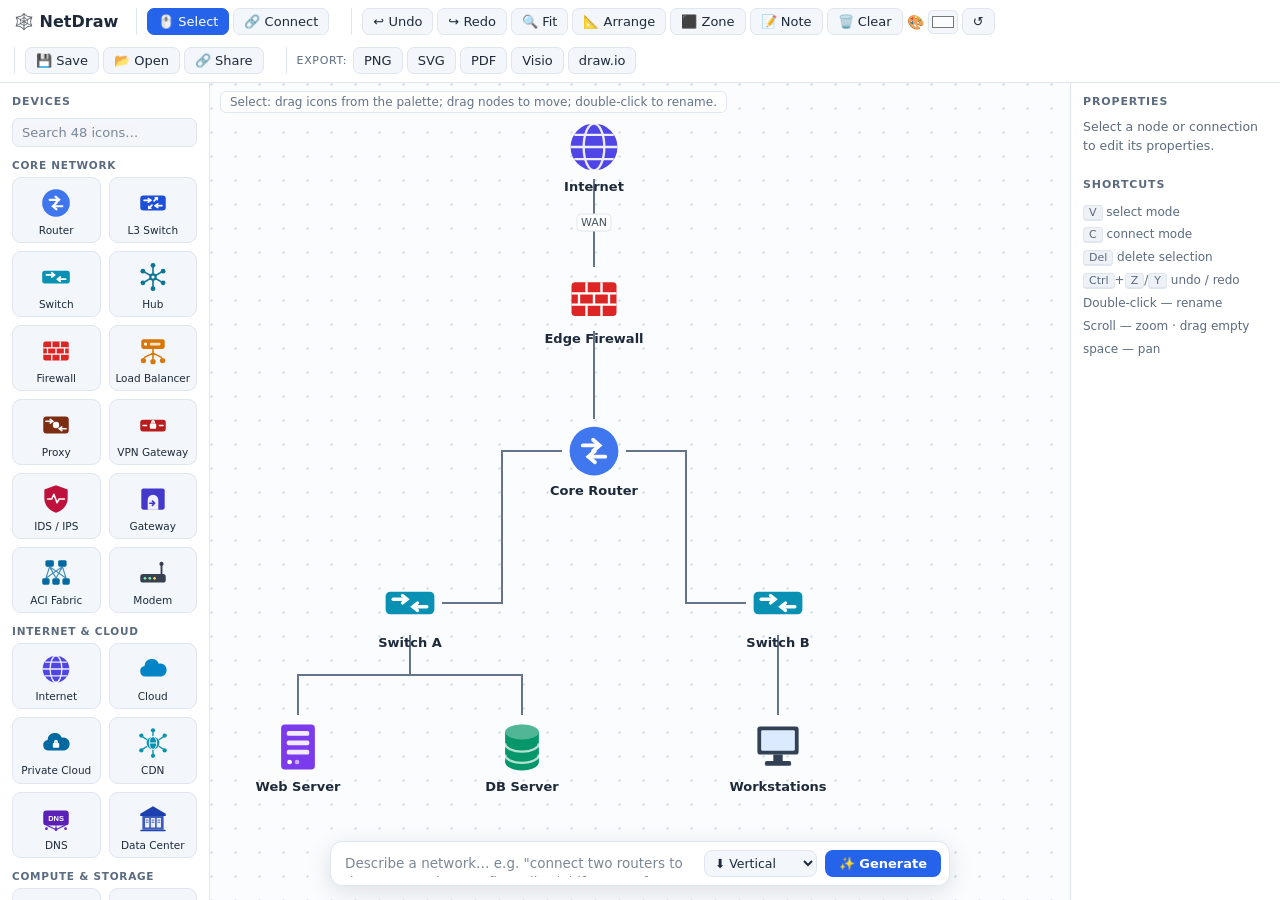
==== netdraw-standalone.html @ ca8e92cb "Add single-file standalone build for locked-down machines node network-diagram-app/build-standalone." ====
<!DOCTYPE html>
<html lang="en">
<head>
<meta charset="UTF-8">
<meta name="viewport" content="width=device-width, initial-scale=1.0">
<title>NetDraw — Network Diagram Editor (standalone)</title>
<link rel="icon" href="data:image/svg+xml,<svg xmlns='http://www.w3.org/2000/svg' viewBox='0 0 64 64'><circle cx='32' cy='32' r='26' fill='%232563eb'/><g stroke='white' stroke-width='4' stroke-linecap='round' fill='none'><path d='M20 26 h16'/><path d='M31 20 l7 6 -7 6'/><path d='M44 38 h-16'/><path d='M33 32 l-7 6 7 6'/></g></svg>">
<style>
* { box-sizing: border-box; margin: 0; }

/* Theme tokens. Light is the base; dark redefines tokens only, both for the
   OS preference and for an explicit data-theme="dark" stamp. */
:root {
  --bg: #f6f8fb;
  --canvas: #fafcfe;
  --panel: #ffffff;
  --panel-2: #f3f6fa;
  --border: #dfe6ef;
  --text: #1e2a3a;
  --muted: #5b6b7f;
  --accent: #2563eb;
  --accent-soft: rgba(37, 99, 235, 0.07);
  --connect: #16a34a;
  --connect-soft: rgba(22, 163, 74, 0.08);
  --grid-dot: #d3dce8;
  --edge: #64748b;
  --edge-label: #475569;
  --edge-label-bg: #ffffff;
  --danger-bg: #fef2f2;
  --danger-border: #fecaca;
  --danger-text: #b91c1c;
  --kbd-bg: #eef2f7;
  --shadow: rgba(15, 23, 42, 0.12);
}

@media (prefers-color-scheme: dark) {
  :root:not([data-theme="light"]) {
    --bg: #0f1520;
    --canvas: #121a27;
    --panel: #161e2c;
    --panel-2: #1c2636;
    --border: #2a3648;
    --text: #e6ecf4;
    --muted: #94a4b8;
    --accent: #5c8bf5;
    --accent-soft: rgba(92, 139, 245, 0.12);
    --connect: #34d399;
    --connect-soft: rgba(52, 211, 153, 0.12);
    --grid-dot: #263244;
    --edge: #8b9cb3;
    --edge-label: #aab8ca;
    --edge-label-bg: #161e2c;
    --danger-bg: #2a1416;
    --danger-border: #56262a;
    --danger-text: #f0a3a3;
    --kbd-bg: #1c2636;
    --shadow: rgba(2, 8, 20, 0.4);
  }
}
:root[data-theme="dark"] {
  --bg: #0f1520;
  --canvas: #121a27;
  --panel: #161e2c;
  --panel-2: #1c2636;
  --border: #2a3648;
  --text: #e6ecf4;
  --muted: #94a4b8;
  --accent: #5c8bf5;
  --accent-soft: rgba(92, 139, 245, 0.12);
  --connect: #34d399;
  --connect-soft: rgba(52, 211, 153, 0.12);
  --grid-dot: #263244;
  --edge: #8b9cb3;
  --edge-label: #aab8ca;
  --edge-label-bg: #161e2c;
  --danger-bg: #2a1416;
  --danger-border: #56262a;
  --danger-text: #f0a3a3;
  --kbd-bg: #1c2636;
  --shadow: rgba(2, 8, 20, 0.4);
}

html, body { height: 100%; overflow: hidden; }
body {
  font-family: "Segoe UI", system-ui, -apple-system, Helvetica, Arial, sans-serif;
  color: var(--text);
  background: var(--bg);
  display: flex;
  flex-direction: column;
  font-size: 14px;
}

/* ---------- Toolbar ---------- */

#toolbar {
  display: flex;
  align-items: center;
  gap: 12px;
  flex-wrap: wrap;
  padding: 8px 14px;
  background: var(--panel);
  border-bottom: 1px solid var(--border);
}

.brand { font-weight: 700; font-size: 16px; margin-right: 6px; }

.tool-group {
  display: flex;
  align-items: center;
  gap: 4px;
  padding: 0 10px;
  border-left: 1px solid var(--border);
}
.group-label {
  font-size: 11px;
  color: var(--muted);
  margin-right: 2px;
  text-transform: uppercase;
  letter-spacing: 0.06em;
}

#toolbar button, .file-btn {
  font: inherit;
  font-size: 13px;
  padding: 5px 10px;
  border: 1px solid var(--border);
  border-radius: 7px;
  background: var(--panel-2);
  color: var(--text);
  cursor: pointer;
  white-space: nowrap;
}
#toolbar button:hover, .file-btn:hover { border-color: var(--accent); }
#toolbar button:focus-visible, .palette-item:focus-visible,
#gen-input:focus-visible, #palette-search:focus-visible {
  outline: 2px solid var(--accent);
  outline-offset: 1px;
}
#toolbar button.active { background: var(--accent); color: #fff; border-color: var(--accent); }
.file-btn input { display: none; }
.exports button { font-weight: 600; }

/* ---------- Layout ---------- */

#workspace { flex: 1; display: flex; min-height: 0; }

#sidebar, #props-panel {
  width: 210px;
  background: var(--panel);
  overflow-y: auto;
  padding: 12px;
  flex-shrink: 0;
}
#sidebar { border-right: 1px solid var(--border); }
#props-panel { border-left: 1px solid var(--border); }

#sidebar h2, #props-panel h2 {
  font-size: 11px;
  text-transform: uppercase;
  letter-spacing: 0.08em;
  color: var(--muted);
  margin-bottom: 10px;
}

#palette-search {
  font: inherit;
  font-size: 13px;
  width: 100%;
  padding: 6px 9px;
  margin-bottom: 10px;
  border: 1px solid var(--border);
  border-radius: 7px;
  background: var(--panel-2);
  color: var(--text);
}
#palette-search::placeholder { color: var(--muted); opacity: 0.8; }

.palette-cat {
  font-size: 10.5px;
  text-transform: uppercase;
  letter-spacing: 0.07em;
  color: var(--muted);
  margin: 12px 0 6px;
}
.palette-cat:first-of-type { margin-top: 2px; }

.palette-grid { display: grid; grid-template-columns: 1fr 1fr; gap: 8px; }

.palette-item {
  display: flex;
  flex-direction: column;
  align-items: center;
  gap: 4px;
  padding: 8px 4px 6px;
  border: 1px solid var(--border);
  border-radius: 9px;
  cursor: grab;
  background: var(--panel-2);
  user-select: none;
  -webkit-user-select: none;
}
.palette-item:hover { border-color: var(--accent); background: var(--accent-soft); }
.palette-item svg { width: 34px; height: 34px; }
.palette-item span { font-size: 10.5px; text-align: center; color: var(--text); line-height: 1.15; }

/* ---------- Canvas ---------- */

#canvas-wrap { position: relative; flex: 1; min-width: 0; }
/* touch-action is not inherited and browsers resolve it from the event
   target upward, so the whole SVG subtree must opt out of native touch
   gestures or drags get a pointercancel mid-move. */
#canvas, #canvas * {
  touch-action: none; /* let pointer events own touch: drag, pan, pinch */
}
#canvas {
  width: 100%;
  height: 100%;
  display: block;
  background: var(--canvas);
}
#grid-dots circle { fill: var(--grid-dot); }

#status {
  position: absolute;
  left: 10px;
  top: 8px;
  font-size: 12px;
  color: var(--muted);
  background: var(--panel);
  border: 1px solid var(--border);
  border-radius: 6px;
  padding: 3px 9px;
  pointer-events: none;
  max-width: 70%;
  opacity: 0.94;
}

#gen-bar {
  position: absolute;
  left: 50%;
  transform: translateX(-50%);
  bottom: 14px;
  display: flex;
  gap: 8px;
  width: min(620px, calc(100% - 40px));
  background: var(--panel);
  border: 1px solid var(--border);
  border-radius: 12px;
  padding: 8px;
  box-shadow: 0 6px 24px var(--shadow);
}
#gen-input {
  flex: 1;
  font: inherit;
  font-size: 13.5px;
  border: none;
  outline: none;
  background: transparent;
  color: var(--text);
  padding: 4px 6px;
  min-width: 0;
  resize: none;
  max-height: 120px;
  line-height: 1.4;
}
#gen-input::placeholder { color: var(--muted); opacity: 0.8; }
#gen-dir {
  font: inherit;
  font-size: 12.5px;
  border: 1px solid var(--border);
  border-radius: 8px;
  background: var(--panel-2);
  color: var(--text);
  padding: 4px 6px;
  cursor: pointer;
}
#btn-generate {
  font: inherit;
  font-size: 13px;
  font-weight: 600;
  padding: 6px 14px;
  border: none;
  border-radius: 8px;
  background: var(--accent);
  color: #fff;
  cursor: pointer;
  white-space: nowrap;
}
#btn-generate:hover { filter: brightness(1.08); }
#btn-generate:disabled { opacity: 0.6; cursor: wait; }

.bg-picker {
  display: inline-flex;
  align-items: center;
  gap: 4px;
  cursor: pointer;
  font-size: 14px;
}
.bg-picker input {
  width: 30px;
  height: 24px;
  padding: 1px;
  border: 1px solid var(--border);
  border-radius: 5px;
  background: var(--panel-2);
  cursor: pointer;
}

/* Zones (container boxes for DCs / sites) */
.zone { cursor: move; }
.zone-rect { fill-opacity: 0.07; stroke-width: 1.6; stroke-dasharray: 7 5; }
.zone.selected .zone-rect { fill-opacity: 0.12; stroke-width: 2.4; stroke-dasharray: none; }
.zone-title {
  font-size: 12.5px;
  font-weight: 700;
  letter-spacing: 0.04em;
  text-transform: uppercase;
  user-select: none;
  -webkit-user-select: none;
}
.zone-resize { cursor: nwse-resize; }

/* Notes (free-text annotation blocks) */
.note { cursor: move; }
.note-rect { fill: var(--panel); fill-opacity: 0.72; stroke-width: 1.4; }
.note.selected .note-rect { stroke-width: 2.2; fill-opacity: 0.9; }
.note-text { font-size: 12.5px; user-select: none; -webkit-user-select: none; }
.note-resize { cursor: nwse-resize; }

/* Nodes */
.node { cursor: move; }
.node-box { fill: transparent; stroke: transparent; stroke-width: 2; rx: 10; }
.node:hover .node-box { fill: var(--accent-soft); }
.node.selected .node-box { stroke: var(--accent); stroke-dasharray: 5 3; fill: var(--accent-soft); }
.node.connect-source .node-box { stroke: var(--connect); stroke-dasharray: 5 3; fill: var(--connect-soft); }
.node-label {
  font-size: 13px;
  font-weight: 600;
  text-anchor: middle;
  fill: var(--text);
  user-select: none;
  -webkit-user-select: none;
}
.node-sub {
  font-size: 10.5px;
  text-anchor: middle;
  fill: var(--muted);
  user-select: none;
  -webkit-user-select: none;
}

/* Edges */
.edge-hit { stroke: transparent; stroke-width: 14; fill: none; cursor: pointer; }
.edge-line { stroke: var(--edge); stroke-width: 2; fill: none; pointer-events: none; }
.edge:hover .edge-line { stroke: var(--accent); }
.edge.selected .edge-line { stroke: var(--accent); stroke-width: 3; }
.edge-label {
  font-size: 11px;
  fill: var(--edge-label);
  text-anchor: middle;
  dominant-baseline: middle;
  user-select: none;
}
.edge-label-bg { fill: var(--edge-label-bg); stroke: var(--border); rx: 4; }

.connect-preview { stroke: var(--connect); stroke-width: 2; stroke-dasharray: 6 4; pointer-events: none; }

/* ---------- Properties panel ---------- */

#props label {
  display: flex;
  flex-direction: column;
  gap: 4px;
  font-size: 12px;
  color: var(--muted);
  margin-bottom: 12px;
}
#props h3 { font-size: 14px; margin-bottom: 12px; }
#props textarea {
  font: inherit;
  font-size: 12.5px;
  padding: 6px 8px;
  border: 1px solid var(--border);
  border-radius: 6px;
  color: var(--text);
  background: var(--panel-2);
  resize: vertical;
  line-height: 1.4;
}
#props input[type="text"], #props select {
  font: inherit;
  font-size: 13px;
  padding: 6px 8px;
  border: 1px solid var(--border);
  border-radius: 6px;
  color: var(--text);
  background: var(--panel-2);
}
#props input[type="color"] {
  width: 100%;
  height: 32px;
  padding: 2px;
  border: 1px solid var(--border);
  border-radius: 6px;
  background: var(--panel-2);
  cursor: pointer;
}
#props .danger {
  font: inherit;
  font-size: 13px;
  width: 100%;
  padding: 7px;
  border: 1px solid var(--danger-border);
  border-radius: 7px;
  background: var(--danger-bg);
  color: var(--danger-text);
  cursor: pointer;
}
.props-hint { font-size: 12.5px; color: var(--muted); line-height: 1.5; }

.shortcuts { margin-top: 22px; }
.shortcuts ul { list-style: none; font-size: 12px; color: var(--muted); line-height: 1.9; padding: 0; }
kbd {
  background: var(--kbd-bg);
  border: 1px solid var(--border);
  border-bottom-width: 2px;
  border-radius: 4px;
  padding: 0 5px;
  font-size: 11px;
  font-family: inherit;
}

/* ---------- Small screens (phones / narrow windows) ----------
   The palette becomes a horizontal strip above the canvas, and the
   properties panel becomes a bottom sheet that appears only while a node
   or connection is selected (body.has-selection, set by app.js). */

@media (max-width: 860px) {
  #workspace { flex-direction: column; }

  #sidebar {
    width: 100%;
    border-right: none;
    border-bottom: 1px solid var(--border);
    padding: 8px 10px;
    flex-shrink: 0;
  }
  #sidebar h2 { display: none; }
  #palette-search { margin-bottom: 8px; }
  #palette {
    display: flex;
    align-items: flex-start;
    gap: 8px;
    overflow-x: auto;
    padding-bottom: 4px;
    -webkit-overflow-scrolling: touch;
  }
  .palette-cat { display: none; }
  .palette-grid { display: flex; gap: 8px; }
  .palette-item { min-width: 68px; }

  #props-panel {
    display: none;
    position: fixed;
    left: 10px;
    right: 10px;
    bottom: 76px;
    width: auto;
    max-height: 42vh;
    border: 1px solid var(--border);
    border-radius: 12px;
    box-shadow: 0 8px 30px var(--shadow);
    z-index: 20;
  }
  body.has-selection #props-panel { display: block; }
  .shortcuts { display: none; }

  #gen-bar { bottom: 10px; width: calc(100% - 20px); }
  #status { max-width: calc(100% - 20px); }
  .brand { display: none; }
  #toolbar { gap: 6px; padding: 6px 8px; }
  .tool-group { padding: 0 6px; }
}

</style>
</head>
<body>

<header id="toolbar">
  <div class="brand">🕸️ NetDraw</div>

  <div class="tool-group">
    <button id="btn-select" class="tool active" title="Select / move (V)">🖱️ Select</button>
    <button id="btn-connect" class="tool" title="Draw connections (C)">🔗 Connect</button>
  </div>

  <div class="tool-group">
    <button id="btn-undo" title="Undo (Ctrl+Z)">↩️ Undo</button>
    <button id="btn-redo" title="Redo (Ctrl+Y)">↪️ Redo</button>
    <button id="btn-zoom-fit" title="Fit diagram in view">🔍 Fit</button>
    <button id="btn-arrange" title="Auto-arrange the diagram (uses the layout direction picker)">📐 Arrange</button>
    <button id="btn-add-zone" title="Add a named container box (DC, site, VLAN zone)">⬛ Zone</button>
    <button id="btn-add-note" title="Add a free-text annotation block">📝 Note</button>
    <button id="btn-clear" title="Clear diagram">🗑️ Clear</button>
    <label class="bg-picker" title="Canvas background color">🎨
      <input id="bg-color" type="color" value="#fafcfe">
    </label>
    <button id="btn-bg-reset" title="Reset background to the theme default">↺</button>
  </div>

  <div class="tool-group">
    <button id="btn-save-json" title="Save editable diagram file">💾 Save</button>
    <label class="file-btn" title="Open a saved diagram">📂 Open
      <input id="file-open" type="file" accept=".json,application/json">
    </label>
    <button id="btn-share" title="Copy a link that contains this diagram — no server, no account">🔗 Share</button>
  </div>

  <div class="tool-group exports">
    <span class="group-label">Export:</span>
    <button id="btn-export-png">PNG</button>
    <button id="btn-export-svg">SVG</button>
    <button id="btn-export-pdf">PDF</button>
    <button id="btn-export-vsdx" title="Native Microsoft Visio file">Visio</button>
    <button id="btn-export-drawio" title="Opens in diagrams.net">draw.io</button>
  </div>
</header>

<main id="workspace">
  <aside id="sidebar">
    <h2>Devices</h2>
    <input id="palette-search" type="search" placeholder="Search 48 icons…">
    <div id="palette"></div>
  </aside>

  <div id="canvas-wrap">
    <svg id="canvas">
      <defs>
        <pattern id="grid-dots" width="24" height="24" patternUnits="userSpaceOnUse">
          <circle cx="1.5" cy="1.5" r="1.2" fill="#d6dde8"/>
        </pattern>
      </defs>
      <rect id="grid-bg" width="100%" height="100%" fill="url(#grid-dots)"/>
      <g id="scene">
        <g id="zone-layer"></g>
        <g id="edge-layer"></g>
        <g id="node-layer"></g>
        <g id="note-layer"></g>
        <g id="overlay-layer"></g>
      </g>
    </svg>
    <div id="status">Loading…</div>
    <div id="gen-bar">
      <textarea id="gen-input" rows="1"
             placeholder='Describe a network… e.g. "connect two routers to data center plus two firewalls" (Shift+Enter for a new line)'></textarea>
      <select id="gen-dir" title="Layout direction for generated and rearranged diagrams">
        <option value="vertical">⬇ Vertical</option>
        <option value="horizontal">➡ Horizontal</option>
      </select>
      <button id="btn-generate" title="Generate a diagram from the description">✨ Generate</button>
    </div>
  </div>

  <aside id="props-panel">
    <h2>Properties</h2>
    <div id="props"></div>
    <div class="shortcuts">
      <h2>Shortcuts</h2>
      <ul>
        <li><kbd>V</kbd> select mode</li>
        <li><kbd>C</kbd> connect mode</li>
        <li><kbd>Del</kbd> delete selection</li>
        <li><kbd>Ctrl</kbd>+<kbd>Z</kbd>/<kbd>Y</kbd> undo / redo</li>
        <li>Double-click — rename</li>
        <li>Scroll — zoom · drag empty space — pan</li>
      </ul>
    </div>
  </aside>
</main>


<script>
/*!

JSZip v3.10.1 - A JavaScript class for generating and reading zip files
<http://stuartk.com/jszip>

(c) 2009-2016 Stuart Knightley <stuart [at] stuartk.com>
Dual licenced under the MIT license or GPLv3. See https://raw.github.com/Stuk/jszip/main/LICENSE.markdown.

JSZip uses the library pako released under the MIT license :
https://github.com/nodeca/pako/blob/main/LICENSE
*/

!function(e){if("object"==typeof exports&&"undefined"!=typeof module)module.exports=e();else if("function"==typeof define&&define.amd)define([],e);else{("undefined"!=typeof window?window:"undefined"!=typeof global?global:"undefined"!=typeof self?self:this).JSZip=e()}}(function(){return function s(a,o,h){function u(r,e){if(!o[r]){if(!a[r]){var t="function"==typeof require&&require;if(!e&&t)return t(r,!0);if(l)return l(r,!0);var n=new Error("Cannot find module '"+r+"'");throw n.code="MODULE_NOT_FOUND",n}var i=o[r]={exports:{}};a[r][0].call(i.exports,function(e){var t=a[r][1][e];return u(t||e)},i,i.exports,s,a,o,h)}return o[r].exports}for(var l="function"==typeof require&&require,e=0;e<h.length;e++)u(h[e]);return u}({1:[function(e,t,r){"use strict";var d=e("./utils"),c=e("./support"),p="ABCDEFGHIJKLMNOPQRSTUVWXYZabcdefghijklmnopqrstuvwxyz0123456789+/=";r.encode=function(e){for(var t,r,n,i,s,a,o,h=[],u=0,l=e.length,f=l,c="string"!==d.getTypeOf(e);u<e.length;)f=l-u,n=c?(t=e[u++],r=u<l?e[u++]:0,u<l?e[u++]:0):(t=e.charCodeAt(u++),r=u<l?e.charCodeAt(u++):0,u<l?e.charCodeAt(u++):0),i=t>>2,s=(3&t)<<4|r>>4,a=1<f?(15&r)<<2|n>>6:64,o=2<f?63&n:64,h.push(p.charAt(i)+p.charAt(s)+p.charAt(a)+p.charAt(o));return h.join("")},r.decode=function(e){var t,r,n,i,s,a,o=0,h=0,u="data:";if(e.substr(0,u.length)===u)throw new Error("Invalid base64 input, it looks like a data url.");var l,f=3*(e=e.replace(/[^A-Za-z0-9+/=]/g,"")).length/4;if(e.charAt(e.length-1)===p.charAt(64)&&f--,e.charAt(e.length-2)===p.charAt(64)&&f--,f%1!=0)throw new Error("Invalid base64 input, bad content length.");for(l=c.uint8array?new Uint8Array(0|f):new Array(0|f);o<e.length;)t=p.indexOf(e.charAt(o++))<<2|(i=p.indexOf(e.charAt(o++)))>>4,r=(15&i)<<4|(s=p.indexOf(e.charAt(o++)))>>2,n=(3&s)<<6|(a=p.indexOf(e.charAt(o++))),l[h++]=t,64!==s&&(l[h++]=r),64!==a&&(l[h++]=n);return l}},{"./support":30,"./utils":32}],2:[function(e,t,r){"use strict";var n=e("./external"),i=e("./stream/DataWorker"),s=e("./stream/Crc32Probe"),a=e("./stream/DataLengthProbe");function o(e,t,r,n,i){this.compressedSize=e,this.uncompressedSize=t,this.crc32=r,this.compression=n,this.compressedContent=i}o.prototype={getContentWorker:function(){var e=new i(n.Promise.resolve(this.compressedContent)).pipe(this.compression.uncompressWorker()).pipe(new a("data_length")),t=this;return e.on("end",function(){if(this.streamInfo.data_length!==t.uncompressedSize)throw new Error("Bug : uncompressed data size mismatch")}),e},getCompressedWorker:function(){return new i(n.Promise.resolve(this.compressedContent)).withStreamInfo("compressedSize",this.compressedSize).withStreamInfo("uncompressedSize",this.uncompressedSize).withStreamInfo("crc32",this.crc32).withStreamInfo("compression",this.compression)}},o.createWorkerFrom=function(e,t,r){return e.pipe(new s).pipe(new a("uncompressedSize")).pipe(t.compressWorker(r)).pipe(new a("compressedSize")).withStreamInfo("compression",t)},t.exports=o},{"./external":6,"./stream/Crc32Probe":25,"./stream/DataLengthProbe":26,"./stream/DataWorker":27}],3:[function(e,t,r){"use strict";var n=e("./stream/GenericWorker");r.STORE={magic:"\0\0",compressWorker:function(){return new n("STORE compression")},uncompressWorker:function(){return new n("STORE decompression")}},r.DEFLATE=e("./flate")},{"./flate":7,"./stream/GenericWorker":28}],4:[function(e,t,r){"use strict";var n=e("./utils");var o=function(){for(var e,t=[],r=0;r<256;r++){e=r;for(var n=0;n<8;n++)e=1&e?3988292384^e>>>1:e>>>1;t[r]=e}return t}();t.exports=function(e,t){return void 0!==e&&e.length?"string"!==n.getTypeOf(e)?function(e,t,r,n){var i=o,s=n+r;e^=-1;for(var a=n;a<s;a++)e=e>>>8^i[255&(e^t[a])];return-1^e}(0|t,e,e.length,0):function(e,t,r,n){var i=o,s=n+r;e^=-1;for(var a=n;a<s;a++)e=e>>>8^i[255&(e^t.charCodeAt(a))];return-1^e}(0|t,e,e.length,0):0}},{"./utils":32}],5:[function(e,t,r){"use strict";r.base64=!1,r.binary=!1,r.dir=!1,r.createFolders=!0,r.date=null,r.compression=null,r.compressionOptions=null,r.comment=null,r.unixPermissions=null,r.dosPermissions=null},{}],6:[function(e,t,r){"use strict";var n=null;n="undefined"!=typeof Promise?Promise:e("lie"),t.exports={Promise:n}},{lie:37}],7:[function(e,t,r){"use strict";var n="undefined"!=typeof Uint8Array&&"undefined"!=typeof Uint16Array&&"undefined"!=typeof Uint32Array,i=e("pako"),s=e("./utils"),a=e("./stream/GenericWorker"),o=n?"uint8array":"array";function h(e,t){a.call(this,"FlateWorker/"+e),this._pako=null,this._pakoAction=e,this._pakoOptions=t,this.meta={}}r.magic="\b\0",s.inherits(h,a),h.prototype.processChunk=function(e){this.meta=e.meta,null===this._pako&&this._createPako(),this._pako.push(s.transformTo(o,e.data),!1)},h.prototype.flush=function(){a.prototype.flush.call(this),null===this._pako&&this._createPako(),this._pako.push([],!0)},h.prototype.cleanUp=function(){a.prototype.cleanUp.call(this),this._pako=null},h.prototype._createPako=function(){this._pako=new i[this._pakoAction]({raw:!0,level:this._pakoOptions.level||-1});var t=this;this._pako.onData=function(e){t.push({data:e,meta:t.meta})}},r.compressWorker=function(e){return new h("Deflate",e)},r.uncompressWorker=function(){return new h("Inflate",{})}},{"./stream/GenericWorker":28,"./utils":32,pako:38}],8:[function(e,t,r){"use strict";function A(e,t){var r,n="";for(r=0;r<t;r++)n+=String.fromCharCode(255&e),e>>>=8;return n}function n(e,t,r,n,i,s){var a,o,h=e.file,u=e.compression,l=s!==O.utf8encode,f=I.transformTo("string",s(h.name)),c=I.transformTo("string",O.utf8encode(h.name)),d=h.comment,p=I.transformTo("string",s(d)),m=I.transformTo("string",O.utf8encode(d)),_=c.length!==h.name.length,g=m.length!==d.length,b="",v="",y="",w=h.dir,k=h.date,x={crc32:0,compressedSize:0,uncompressedSize:0};t&&!r||(x.crc32=e.crc32,x.compressedSize=e.compressedSize,x.uncompressedSize=e.uncompressedSize);var S=0;t&&(S|=8),l||!_&&!g||(S|=2048);var z=0,C=0;w&&(z|=16),"UNIX"===i?(C=798,z|=function(e,t){var r=e;return e||(r=t?16893:33204),(65535&r)<<16}(h.unixPermissions,w)):(C=20,z|=function(e){return 63&(e||0)}(h.dosPermissions)),a=k.getUTCHours(),a<<=6,a|=k.getUTCMinutes(),a<<=5,a|=k.getUTCSeconds()/2,o=k.getUTCFullYear()-1980,o<<=4,o|=k.getUTCMonth()+1,o<<=5,o|=k.getUTCDate(),_&&(v=A(1,1)+A(B(f),4)+c,b+="up"+A(v.length,2)+v),g&&(y=A(1,1)+A(B(p),4)+m,b+="uc"+A(y.length,2)+y);var E="";return E+="\n\0",E+=A(S,2),E+=u.magic,E+=A(a,2),E+=A(o,2),E+=A(x.crc32,4),E+=A(x.compressedSize,4),E+=A(x.uncompressedSize,4),E+=A(f.length,2),E+=A(b.length,2),{fileRecord:R.LOCAL_FILE_HEADER+E+f+b,dirRecord:R.CENTRAL_FILE_HEADER+A(C,2)+E+A(p.length,2)+"\0\0\0\0"+A(z,4)+A(n,4)+f+b+p}}var I=e("../utils"),i=e("../stream/GenericWorker"),O=e("../utf8"),B=e("../crc32"),R=e("../signature");function s(e,t,r,n){i.call(this,"ZipFileWorker"),this.bytesWritten=0,this.zipComment=t,this.zipPlatform=r,this.encodeFileName=n,this.streamFiles=e,this.accumulate=!1,this.contentBuffer=[],this.dirRecords=[],this.currentSourceOffset=0,this.entriesCount=0,this.currentFile=null,this._sources=[]}I.inherits(s,i),s.prototype.push=function(e){var t=e.meta.percent||0,r=this.entriesCount,n=this._sources.length;this.accumulate?this.contentBuffer.push(e):(this.bytesWritten+=e.data.length,i.prototype.push.call(this,{data:e.data,meta:{currentFile:this.currentFile,percent:r?(t+100*(r-n-1))/r:100}}))},s.prototype.openedSource=function(e){this.currentSourceOffset=this.bytesWritten,this.currentFile=e.file.name;var t=this.streamFiles&&!e.file.dir;if(t){var r=n(e,t,!1,this.currentSourceOffset,this.zipPlatform,this.encodeFileName);this.push({data:r.fileRecord,meta:{percent:0}})}else this.accumulate=!0},s.prototype.closedSource=function(e){this.accumulate=!1;var t=this.streamFiles&&!e.file.dir,r=n(e,t,!0,this.currentSourceOffset,this.zipPlatform,this.encodeFileName);if(this.dirRecords.push(r.dirRecord),t)this.push({data:function(e){return R.DATA_DESCRIPTOR+A(e.crc32,4)+A(e.compressedSize,4)+A(e.uncompressedSize,4)}(e),meta:{percent:100}});else for(this.push({data:r.fileRecord,meta:{percent:0}});this.contentBuffer.length;)this.push(this.contentBuffer.shift());this.currentFile=null},s.prototype.flush=function(){for(var e=this.bytesWritten,t=0;t<this.dirRecords.length;t++)this.push({data:this.dirRecords[t],meta:{percent:100}});var r=this.bytesWritten-e,n=function(e,t,r,n,i){var s=I.transformTo("string",i(n));return R.CENTRAL_DIRECTORY_END+"\0\0\0\0"+A(e,2)+A(e,2)+A(t,4)+A(r,4)+A(s.length,2)+s}(this.dirRecords.length,r,e,this.zipComment,this.encodeFileName);this.push({data:n,meta:{percent:100}})},s.prototype.prepareNextSource=function(){this.previous=this._sources.shift(),this.openedSource(this.previous.streamInfo),this.isPaused?this.previous.pause():this.previous.resume()},s.prototype.registerPrevious=function(e){this._sources.push(e);var t=this;return e.on("data",function(e){t.processChunk(e)}),e.on("end",function(){t.closedSource(t.previous.streamInfo),t._sources.length?t.prepareNextSource():t.end()}),e.on("error",function(e){t.error(e)}),this},s.prototype.resume=function(){return!!i.prototype.resume.call(this)&&(!this.previous&&this._sources.length?(this.prepareNextSource(),!0):this.previous||this._sources.length||this.generatedError?void 0:(this.end(),!0))},s.prototype.error=function(e){var t=this._sources;if(!i.prototype.error.call(this,e))return!1;for(var r=0;r<t.length;r++)try{t[r].error(e)}catch(e){}return!0},s.prototype.lock=function(){i.prototype.lock.call(this);for(var e=this._sources,t=0;t<e.length;t++)e[t].lock()},t.exports=s},{"../crc32":4,"../signature":23,"../stream/GenericWorker":28,"../utf8":31,"../utils":32}],9:[function(e,t,r){"use strict";var u=e("../compressions"),n=e("./ZipFileWorker");r.generateWorker=function(e,a,t){var o=new n(a.streamFiles,t,a.platform,a.encodeFileName),h=0;try{e.forEach(function(e,t){h++;var r=function(e,t){var r=e||t,n=u[r];if(!n)throw new Error(r+" is not a valid compression method !");return n}(t.options.compression,a.compression),n=t.options.compressionOptions||a.compressionOptions||{},i=t.dir,s=t.date;t._compressWorker(r,n).withStreamInfo("file",{name:e,dir:i,date:s,comment:t.comment||"",unixPermissions:t.unixPermissions,dosPermissions:t.dosPermissions}).pipe(o)}),o.entriesCount=h}catch(e){o.error(e)}return o}},{"../compressions":3,"./ZipFileWorker":8}],10:[function(e,t,r){"use strict";function n(){if(!(this instanceof n))return new n;if(arguments.length)throw new Error("The constructor with parameters has been removed in JSZip 3.0, please check the upgrade guide.");this.files=Object.create(null),this.comment=null,this.root="",this.clone=function(){var e=new n;for(var t in this)"function"!=typeof this[t]&&(e[t]=this[t]);return e}}(n.prototype=e("./object")).loadAsync=e("./load"),n.support=e("./support"),n.defaults=e("./defaults"),n.version="3.10.1",n.loadAsync=function(e,t){return(new n).loadAsync(e,t)},n.external=e("./external"),t.exports=n},{"./defaults":5,"./external":6,"./load":11,"./object":15,"./support":30}],11:[function(e,t,r){"use strict";var u=e("./utils"),i=e("./external"),n=e("./utf8"),s=e("./zipEntries"),a=e("./stream/Crc32Probe"),l=e("./nodejsUtils");function f(n){return new i.Promise(function(e,t){var r=n.decompressed.getContentWorker().pipe(new a);r.on("error",function(e){t(e)}).on("end",function(){r.streamInfo.crc32!==n.decompressed.crc32?t(new Error("Corrupted zip : CRC32 mismatch")):e()}).resume()})}t.exports=function(e,o){var h=this;return o=u.extend(o||{},{base64:!1,checkCRC32:!1,optimizedBinaryString:!1,createFolders:!1,decodeFileName:n.utf8decode}),l.isNode&&l.isStream(e)?i.Promise.reject(new Error("JSZip can't accept a stream when loading a zip file.")):u.prepareContent("the loaded zip file",e,!0,o.optimizedBinaryString,o.base64).then(function(e){var t=new s(o);return t.load(e),t}).then(function(e){var t=[i.Promise.resolve(e)],r=e.files;if(o.checkCRC32)for(var n=0;n<r.length;n++)t.push(f(r[n]));return i.Promise.all(t)}).then(function(e){for(var t=e.shift(),r=t.files,n=0;n<r.length;n++){var i=r[n],s=i.fileNameStr,a=u.resolve(i.fileNameStr);h.file(a,i.decompressed,{binary:!0,optimizedBinaryString:!0,date:i.date,dir:i.dir,comment:i.fileCommentStr.length?i.fileCommentStr:null,unixPermissions:i.unixPermissions,dosPermissions:i.dosPermissions,createFolders:o.createFolders}),i.dir||(h.file(a).unsafeOriginalName=s)}return t.zipComment.length&&(h.comment=t.zipComment),h})}},{"./external":6,"./nodejsUtils":14,"./stream/Crc32Probe":25,"./utf8":31,"./utils":32,"./zipEntries":33}],12:[function(e,t,r){"use strict";var n=e("../utils"),i=e("../stream/GenericWorker");function s(e,t){i.call(this,"Nodejs stream input adapter for "+e),this._upstreamEnded=!1,this._bindStream(t)}n.inherits(s,i),s.prototype._bindStream=function(e){var t=this;(this._stream=e).pause(),e.on("data",function(e){t.push({data:e,meta:{percent:0}})}).on("error",function(e){t.isPaused?this.generatedError=e:t.error(e)}).on("end",function(){t.isPaused?t._upstreamEnded=!0:t.end()})},s.prototype.pause=function(){return!!i.prototype.pause.call(this)&&(this._stream.pause(),!0)},s.prototype.resume=function(){return!!i.prototype.resume.call(this)&&(this._upstreamEnded?this.end():this._stream.resume(),!0)},t.exports=s},{"../stream/GenericWorker":28,"../utils":32}],13:[function(e,t,r){"use strict";var i=e("readable-stream").Readable;function n(e,t,r){i.call(this,t),this._helper=e;var n=this;e.on("data",function(e,t){n.push(e)||n._helper.pause(),r&&r(t)}).on("error",function(e){n.emit("error",e)}).on("end",function(){n.push(null)})}e("../utils").inherits(n,i),n.prototype._read=function(){this._helper.resume()},t.exports=n},{"../utils":32,"readable-stream":16}],14:[function(e,t,r){"use strict";t.exports={isNode:"undefined"!=typeof Buffer,newBufferFrom:function(e,t){if(Buffer.from&&Buffer.from!==Uint8Array.from)return Buffer.from(e,t);if("number"==typeof e)throw new Error('The "data" argument must not be a number');return new Buffer(e,t)},allocBuffer:function(e){if(Buffer.alloc)return Buffer.alloc(e);var t=new Buffer(e);return t.fill(0),t},isBuffer:function(e){return Buffer.isBuffer(e)},isStream:function(e){return e&&"function"==typeof e.on&&"function"==typeof e.pause&&"function"==typeof e.resume}}},{}],15:[function(e,t,r){"use strict";function s(e,t,r){var n,i=u.getTypeOf(t),s=u.extend(r||{},f);s.date=s.date||new Date,null!==s.compression&&(s.compression=s.compression.toUpperCase()),"string"==typeof s.unixPermissions&&(s.unixPermissions=parseInt(s.unixPermissions,8)),s.unixPermissions&&16384&s.unixPermissions&&(s.dir=!0),s.dosPermissions&&16&s.dosPermissions&&(s.dir=!0),s.dir&&(e=g(e)),s.createFolders&&(n=_(e))&&b.call(this,n,!0);var a="string"===i&&!1===s.binary&&!1===s.base64;r&&void 0!==r.binary||(s.binary=!a),(t instanceof c&&0===t.uncompressedSize||s.dir||!t||0===t.length)&&(s.base64=!1,s.binary=!0,t="",s.compression="STORE",i="string");var o=null;o=t instanceof c||t instanceof l?t:p.isNode&&p.isStream(t)?new m(e,t):u.prepareContent(e,t,s.binary,s.optimizedBinaryString,s.base64);var h=new d(e,o,s);this.files[e]=h}var i=e("./utf8"),u=e("./utils"),l=e("./stream/GenericWorker"),a=e("./stream/StreamHelper"),f=e("./defaults"),c=e("./compressedObject"),d=e("./zipObject"),o=e("./generate"),p=e("./nodejsUtils"),m=e("./nodejs/NodejsStreamInputAdapter"),_=function(e){"/"===e.slice(-1)&&(e=e.substring(0,e.length-1));var t=e.lastIndexOf("/");return 0<t?e.substring(0,t):""},g=function(e){return"/"!==e.slice(-1)&&(e+="/"),e},b=function(e,t){return t=void 0!==t?t:f.createFolders,e=g(e),this.files[e]||s.call(this,e,null,{dir:!0,createFolders:t}),this.files[e]};function h(e){return"[object RegExp]"===Object.prototype.toString.call(e)}var n={load:function(){throw new Error("This method has been removed in JSZip 3.0, please check the upgrade guide.")},forEach:function(e){var t,r,n;for(t in this.files)n=this.files[t],(r=t.slice(this.root.length,t.length))&&t.slice(0,this.root.length)===this.root&&e(r,n)},filter:function(r){var n=[];return this.forEach(function(e,t){r(e,t)&&n.push(t)}),n},file:function(e,t,r){if(1!==arguments.length)return e=this.root+e,s.call(this,e,t,r),this;if(h(e)){var n=e;return this.filter(function(e,t){return!t.dir&&n.test(e)})}var i=this.files[this.root+e];return i&&!i.dir?i:null},folder:function(r){if(!r)return this;if(h(r))return this.filter(function(e,t){return t.dir&&r.test(e)});var e=this.root+r,t=b.call(this,e),n=this.clone();return n.root=t.name,n},remove:function(r){r=this.root+r;var e=this.files[r];if(e||("/"!==r.slice(-1)&&(r+="/"),e=this.files[r]),e&&!e.dir)delete this.files[r];else for(var t=this.filter(function(e,t){return t.name.slice(0,r.length)===r}),n=0;n<t.length;n++)delete this.files[t[n].name];return this},generate:function(){throw new Error("This method has been removed in JSZip 3.0, please check the upgrade guide.")},generateInternalStream:function(e){var t,r={};try{if((r=u.extend(e||{},{streamFiles:!1,compression:"STORE",compressionOptions:null,type:"",platform:"DOS",comment:null,mimeType:"application/zip",encodeFileName:i.utf8encode})).type=r.type.toLowerCase(),r.compression=r.compression.toUpperCase(),"binarystring"===r.type&&(r.type="string"),!r.type)throw new Error("No output type specified.");u.checkSupport(r.type),"darwin"!==r.platform&&"freebsd"!==r.platform&&"linux"!==r.platform&&"sunos"!==r.platform||(r.platform="UNIX"),"win32"===r.platform&&(r.platform="DOS");var n=r.comment||this.comment||"";t=o.generateWorker(this,r,n)}catch(e){(t=new l("error")).error(e)}return new a(t,r.type||"string",r.mimeType)},generateAsync:function(e,t){return this.generateInternalStream(e).accumulate(t)},generateNodeStream:function(e,t){return(e=e||{}).type||(e.type="nodebuffer"),this.generateInternalStream(e).toNodejsStream(t)}};t.exports=n},{"./compressedObject":2,"./defaults":5,"./generate":9,"./nodejs/NodejsStreamInputAdapter":12,"./nodejsUtils":14,"./stream/GenericWorker":28,"./stream/StreamHelper":29,"./utf8":31,"./utils":32,"./zipObject":35}],16:[function(e,t,r){"use strict";t.exports=e("stream")},{stream:void 0}],17:[function(e,t,r){"use strict";var n=e("./DataReader");function i(e){n.call(this,e);for(var t=0;t<this.data.length;t++)e[t]=255&e[t]}e("../utils").inherits(i,n),i.prototype.byteAt=function(e){return this.data[this.zero+e]},i.prototype.lastIndexOfSignature=function(e){for(var t=e.charCodeAt(0),r=e.charCodeAt(1),n=e.charCodeAt(2),i=e.charCodeAt(3),s=this.length-4;0<=s;--s)if(this.data[s]===t&&this.data[s+1]===r&&this.data[s+2]===n&&this.data[s+3]===i)return s-this.zero;return-1},i.prototype.readAndCheckSignature=function(e){var t=e.charCodeAt(0),r=e.charCodeAt(1),n=e.charCodeAt(2),i=e.charCodeAt(3),s=this.readData(4);return t===s[0]&&r===s[1]&&n===s[2]&&i===s[3]},i.prototype.readData=function(e){if(this.checkOffset(e),0===e)return[];var t=this.data.slice(this.zero+this.index,this.zero+this.index+e);return this.index+=e,t},t.exports=i},{"../utils":32,"./DataReader":18}],18:[function(e,t,r){"use strict";var n=e("../utils");function i(e){this.data=e,this.length=e.length,this.index=0,this.zero=0}i.prototype={checkOffset:function(e){this.checkIndex(this.index+e)},checkIndex:function(e){if(this.length<this.zero+e||e<0)throw new Error("End of data reached (data length = "+this.length+", asked index = "+e+"). Corrupted zip ?")},setIndex:function(e){this.checkIndex(e),this.index=e},skip:function(e){this.setIndex(this.index+e)},byteAt:function(){},readInt:function(e){var t,r=0;for(this.checkOffset(e),t=this.index+e-1;t>=this.index;t--)r=(r<<8)+this.byteAt(t);return this.index+=e,r},readString:function(e){return n.transformTo("string",this.readData(e))},readData:function(){},lastIndexOfSignature:function(){},readAndCheckSignature:function(){},readDate:function(){var e=this.readInt(4);return new Date(Date.UTC(1980+(e>>25&127),(e>>21&15)-1,e>>16&31,e>>11&31,e>>5&63,(31&e)<<1))}},t.exports=i},{"../utils":32}],19:[function(e,t,r){"use strict";var n=e("./Uint8ArrayReader");function i(e){n.call(this,e)}e("../utils").inherits(i,n),i.prototype.readData=function(e){this.checkOffset(e);var t=this.data.slice(this.zero+this.index,this.zero+this.index+e);return this.index+=e,t},t.exports=i},{"../utils":32,"./Uint8ArrayReader":21}],20:[function(e,t,r){"use strict";var n=e("./DataReader");function i(e){n.call(this,e)}e("../utils").inherits(i,n),i.prototype.byteAt=function(e){return this.data.charCodeAt(this.zero+e)},i.prototype.lastIndexOfSignature=function(e){return this.data.lastIndexOf(e)-this.zero},i.prototype.readAndCheckSignature=function(e){return e===this.readData(4)},i.prototype.readData=function(e){this.checkOffset(e);var t=this.data.slice(this.zero+this.index,this.zero+this.index+e);return this.index+=e,t},t.exports=i},{"../utils":32,"./DataReader":18}],21:[function(e,t,r){"use strict";var n=e("./ArrayReader");function i(e){n.call(this,e)}e("../utils").inherits(i,n),i.prototype.readData=function(e){if(this.checkOffset(e),0===e)return new Uint8Array(0);var t=this.data.subarray(this.zero+this.index,this.zero+this.index+e);return this.index+=e,t},t.exports=i},{"../utils":32,"./ArrayReader":17}],22:[function(e,t,r){"use strict";var n=e("../utils"),i=e("../support"),s=e("./ArrayReader"),a=e("./StringReader"),o=e("./NodeBufferReader"),h=e("./Uint8ArrayReader");t.exports=function(e){var t=n.getTypeOf(e);return n.checkSupport(t),"string"!==t||i.uint8array?"nodebuffer"===t?new o(e):i.uint8array?new h(n.transformTo("uint8array",e)):new s(n.transformTo("array",e)):new a(e)}},{"../support":30,"../utils":32,"./ArrayReader":17,"./NodeBufferReader":19,"./StringReader":20,"./Uint8ArrayReader":21}],23:[function(e,t,r){"use strict";r.LOCAL_FILE_HEADER="PK",r.CENTRAL_FILE_HEADER="PK",r.CENTRAL_DIRECTORY_END="PK",r.ZIP64_CENTRAL_DIRECTORY_LOCATOR="PK",r.ZIP64_CENTRAL_DIRECTORY_END="PK",r.DATA_DESCRIPTOR="PK\b"},{}],24:[function(e,t,r){"use strict";var n=e("./GenericWorker"),i=e("../utils");function s(e){n.call(this,"ConvertWorker to "+e),this.destType=e}i.inherits(s,n),s.prototype.processChunk=function(e){this.push({data:i.transformTo(this.destType,e.data),meta:e.meta})},t.exports=s},{"../utils":32,"./GenericWorker":28}],25:[function(e,t,r){"use strict";var n=e("./GenericWorker"),i=e("../crc32");function s(){n.call(this,"Crc32Probe"),this.withStreamInfo("crc32",0)}e("../utils").inherits(s,n),s.prototype.processChunk=function(e){this.streamInfo.crc32=i(e.data,this.streamInfo.crc32||0),this.push(e)},t.exports=s},{"../crc32":4,"../utils":32,"./GenericWorker":28}],26:[function(e,t,r){"use strict";var n=e("../utils"),i=e("./GenericWorker");function s(e){i.call(this,"DataLengthProbe for "+e),this.propName=e,this.withStreamInfo(e,0)}n.inherits(s,i),s.prototype.processChunk=function(e){if(e){var t=this.streamInfo[this.propName]||0;this.streamInfo[this.propName]=t+e.data.length}i.prototype.processChunk.call(this,e)},t.exports=s},{"../utils":32,"./GenericWorker":28}],27:[function(e,t,r){"use strict";var n=e("../utils"),i=e("./GenericWorker");function s(e){i.call(this,"DataWorker");var t=this;this.dataIsReady=!1,this.index=0,this.max=0,this.data=null,this.type="",this._tickScheduled=!1,e.then(function(e){t.dataIsReady=!0,t.data=e,t.max=e&&e.length||0,t.type=n.getTypeOf(e),t.isPaused||t._tickAndRepeat()},function(e){t.error(e)})}n.inherits(s,i),s.prototype.cleanUp=function(){i.prototype.cleanUp.call(this),this.data=null},s.prototype.resume=function(){return!!i.prototype.resume.call(this)&&(!this._tickScheduled&&this.dataIsReady&&(this._tickScheduled=!0,n.delay(this._tickAndRepeat,[],this)),!0)},s.prototype._tickAndRepeat=function(){this._tickScheduled=!1,this.isPaused||this.isFinished||(this._tick(),this.isFinished||(n.delay(this._tickAndRepeat,[],this),this._tickScheduled=!0))},s.prototype._tick=function(){if(this.isPaused||this.isFinished)return!1;var e=null,t=Math.min(this.max,this.index+16384);if(this.index>=this.max)return this.end();switch(this.type){case"string":e=this.data.substring(this.index,t);break;case"uint8array":e=this.data.subarray(this.index,t);break;case"array":case"nodebuffer":e=this.data.slice(this.index,t)}return this.index=t,this.push({data:e,meta:{percent:this.max?this.index/this.max*100:0}})},t.exports=s},{"../utils":32,"./GenericWorker":28}],28:[function(e,t,r){"use strict";function n(e){this.name=e||"default",this.streamInfo={},this.generatedError=null,this.extraStreamInfo={},this.isPaused=!0,this.isFinished=!1,this.isLocked=!1,this._listeners={data:[],end:[],error:[]},this.previous=null}n.prototype={push:function(e){this.emit("data",e)},end:function(){if(this.isFinished)return!1;this.flush();try{this.emit("end"),this.cleanUp(),this.isFinished=!0}catch(e){this.emit("error",e)}return!0},error:function(e){return!this.isFinished&&(this.isPaused?this.generatedError=e:(this.isFinished=!0,this.emit("error",e),this.previous&&this.previous.error(e),this.cleanUp()),!0)},on:function(e,t){return this._listeners[e].push(t),this},cleanUp:function(){this.streamInfo=this.generatedError=this.extraStreamInfo=null,this._listeners=[]},emit:function(e,t){if(this._listeners[e])for(var r=0;r<this._listeners[e].length;r++)this._listeners[e][r].call(this,t)},pipe:function(e){return e.registerPrevious(this)},registerPrevious:function(e){if(this.isLocked)throw new Error("The stream '"+this+"' has already been used.");this.streamInfo=e.streamInfo,this.mergeStreamInfo(),this.previous=e;var t=this;return e.on("data",function(e){t.processChunk(e)}),e.on("end",function(){t.end()}),e.on("error",function(e){t.error(e)}),this},pause:function(){return!this.isPaused&&!this.isFinished&&(this.isPaused=!0,this.previous&&this.previous.pause(),!0)},resume:function(){if(!this.isPaused||this.isFinished)return!1;var e=this.isPaused=!1;return this.generatedError&&(this.error(this.generatedError),e=!0),this.previous&&this.previous.resume(),!e},flush:function(){},processChunk:function(e){this.push(e)},withStreamInfo:function(e,t){return this.extraStreamInfo[e]=t,this.mergeStreamInfo(),this},mergeStreamInfo:function(){for(var e in this.extraStreamInfo)Object.prototype.hasOwnProperty.call(this.extraStreamInfo,e)&&(this.streamInfo[e]=this.extraStreamInfo[e])},lock:function(){if(this.isLocked)throw new Error("The stream '"+this+"' has already been used.");this.isLocked=!0,this.previous&&this.previous.lock()},toString:function(){var e="Worker "+this.name;return this.previous?this.previous+" -> "+e:e}},t.exports=n},{}],29:[function(e,t,r){"use strict";var h=e("../utils"),i=e("./ConvertWorker"),s=e("./GenericWorker"),u=e("../base64"),n=e("../support"),a=e("../external"),o=null;if(n.nodestream)try{o=e("../nodejs/NodejsStreamOutputAdapter")}catch(e){}function l(e,o){return new a.Promise(function(t,r){var n=[],i=e._internalType,s=e._outputType,a=e._mimeType;e.on("data",function(e,t){n.push(e),o&&o(t)}).on("error",function(e){n=[],r(e)}).on("end",function(){try{var e=function(e,t,r){switch(e){case"blob":return h.newBlob(h.transformTo("arraybuffer",t),r);case"base64":return u.encode(t);default:return h.transformTo(e,t)}}(s,function(e,t){var r,n=0,i=null,s=0;for(r=0;r<t.length;r++)s+=t[r].length;switch(e){case"string":return t.join("");case"array":return Array.prototype.concat.apply([],t);case"uint8array":for(i=new Uint8Array(s),r=0;r<t.length;r++)i.set(t[r],n),n+=t[r].length;return i;case"nodebuffer":return Buffer.concat(t);default:throw new Error("concat : unsupported type '"+e+"'")}}(i,n),a);t(e)}catch(e){r(e)}n=[]}).resume()})}function f(e,t,r){var n=t;switch(t){case"blob":case"arraybuffer":n="uint8array";break;case"base64":n="string"}try{this._internalType=n,this._outputType=t,this._mimeType=r,h.checkSupport(n),this._worker=e.pipe(new i(n)),e.lock()}catch(e){this._worker=new s("error"),this._worker.error(e)}}f.prototype={accumulate:function(e){return l(this,e)},on:function(e,t){var r=this;return"data"===e?this._worker.on(e,function(e){t.call(r,e.data,e.meta)}):this._worker.on(e,function(){h.delay(t,arguments,r)}),this},resume:function(){return h.delay(this._worker.resume,[],this._worker),this},pause:function(){return this._worker.pause(),this},toNodejsStream:function(e){if(h.checkSupport("nodestream"),"nodebuffer"!==this._outputType)throw new Error(this._outputType+" is not supported by this method");return new o(this,{objectMode:"nodebuffer"!==this._outputType},e)}},t.exports=f},{"../base64":1,"../external":6,"../nodejs/NodejsStreamOutputAdapter":13,"../support":30,"../utils":32,"./ConvertWorker":24,"./GenericWorker":28}],30:[function(e,t,r){"use strict";if(r.base64=!0,r.array=!0,r.string=!0,r.arraybuffer="undefined"!=typeof ArrayBuffer&&"undefined"!=typeof Uint8Array,r.nodebuffer="undefined"!=typeof Buffer,r.uint8array="undefined"!=typeof Uint8Array,"undefined"==typeof ArrayBuffer)r.blob=!1;else{var n=new ArrayBuffer(0);try{r.blob=0===new Blob([n],{type:"application/zip"}).size}catch(e){try{var i=new(self.BlobBuilder||self.WebKitBlobBuilder||self.MozBlobBuilder||self.MSBlobBuilder);i.append(n),r.blob=0===i.getBlob("application/zip").size}catch(e){r.blob=!1}}}try{r.nodestream=!!e("readable-stream").Readable}catch(e){r.nodestream=!1}},{"readable-stream":16}],31:[function(e,t,s){"use strict";for(var o=e("./utils"),h=e("./support"),r=e("./nodejsUtils"),n=e("./stream/GenericWorker"),u=new Array(256),i=0;i<256;i++)u[i]=252<=i?6:248<=i?5:240<=i?4:224<=i?3:192<=i?2:1;u[254]=u[254]=1;function a(){n.call(this,"utf-8 decode"),this.leftOver=null}function l(){n.call(this,"utf-8 encode")}s.utf8encode=function(e){return h.nodebuffer?r.newBufferFrom(e,"utf-8"):function(e){var t,r,n,i,s,a=e.length,o=0;for(i=0;i<a;i++)55296==(64512&(r=e.charCodeAt(i)))&&i+1<a&&56320==(64512&(n=e.charCodeAt(i+1)))&&(r=65536+(r-55296<<10)+(n-56320),i++),o+=r<128?1:r<2048?2:r<65536?3:4;for(t=h.uint8array?new Uint8Array(o):new Array(o),i=s=0;s<o;i++)55296==(64512&(r=e.charCodeAt(i)))&&i+1<a&&56320==(64512&(n=e.charCodeAt(i+1)))&&(r=65536+(r-55296<<10)+(n-56320),i++),r<128?t[s++]=r:(r<2048?t[s++]=192|r>>>6:(r<65536?t[s++]=224|r>>>12:(t[s++]=240|r>>>18,t[s++]=128|r>>>12&63),t[s++]=128|r>>>6&63),t[s++]=128|63&r);return t}(e)},s.utf8decode=function(e){return h.nodebuffer?o.transformTo("nodebuffer",e).toString("utf-8"):function(e){var t,r,n,i,s=e.length,a=new Array(2*s);for(t=r=0;t<s;)if((n=e[t++])<128)a[r++]=n;else if(4<(i=u[n]))a[r++]=65533,t+=i-1;else{for(n&=2===i?31:3===i?15:7;1<i&&t<s;)n=n<<6|63&e[t++],i--;1<i?a[r++]=65533:n<65536?a[r++]=n:(n-=65536,a[r++]=55296|n>>10&1023,a[r++]=56320|1023&n)}return a.length!==r&&(a.subarray?a=a.subarray(0,r):a.length=r),o.applyFromCharCode(a)}(e=o.transformTo(h.uint8array?"uint8array":"array",e))},o.inherits(a,n),a.prototype.processChunk=function(e){var t=o.transformTo(h.uint8array?"uint8array":"array",e.data);if(this.leftOver&&this.leftOver.length){if(h.uint8array){var r=t;(t=new Uint8Array(r.length+this.leftOver.length)).set(this.leftOver,0),t.set(r,this.leftOver.length)}else t=this.leftOver.concat(t);this.leftOver=null}var n=function(e,t){var r;for((t=t||e.length)>e.length&&(t=e.length),r=t-1;0<=r&&128==(192&e[r]);)r--;return r<0?t:0===r?t:r+u[e[r]]>t?r:t}(t),i=t;n!==t.length&&(h.uint8array?(i=t.subarray(0,n),this.leftOver=t.subarray(n,t.length)):(i=t.slice(0,n),this.leftOver=t.slice(n,t.length))),this.push({data:s.utf8decode(i),meta:e.meta})},a.prototype.flush=function(){this.leftOver&&this.leftOver.length&&(this.push({data:s.utf8decode(this.leftOver),meta:{}}),this.leftOver=null)},s.Utf8DecodeWorker=a,o.inherits(l,n),l.prototype.processChunk=function(e){this.push({data:s.utf8encode(e.data),meta:e.meta})},s.Utf8EncodeWorker=l},{"./nodejsUtils":14,"./stream/GenericWorker":28,"./support":30,"./utils":32}],32:[function(e,t,a){"use strict";var o=e("./support"),h=e("./base64"),r=e("./nodejsUtils"),u=e("./external");function n(e){return e}function l(e,t){for(var r=0;r<e.length;++r)t[r]=255&e.charCodeAt(r);return t}e("setimmediate"),a.newBlob=function(t,r){a.checkSupport("blob");try{return new Blob([t],{type:r})}catch(e){try{var n=new(self.BlobBuilder||self.WebKitBlobBuilder||self.MozBlobBuilder||self.MSBlobBuilder);return n.append(t),n.getBlob(r)}catch(e){throw new Error("Bug : can't construct the Blob.")}}};var i={stringifyByChunk:function(e,t,r){var n=[],i=0,s=e.length;if(s<=r)return String.fromCharCode.apply(null,e);for(;i<s;)"array"===t||"nodebuffer"===t?n.push(String.fromCharCode.apply(null,e.slice(i,Math.min(i+r,s)))):n.push(String.fromCharCode.apply(null,e.subarray(i,Math.min(i+r,s)))),i+=r;return n.join("")},stringifyByChar:function(e){for(var t="",r=0;r<e.length;r++)t+=String.fromCharCode(e[r]);return t},applyCanBeUsed:{uint8array:function(){try{return o.uint8array&&1===String.fromCharCode.apply(null,new Uint8Array(1)).length}catch(e){return!1}}(),nodebuffer:function(){try{return o.nodebuffer&&1===String.fromCharCode.apply(null,r.allocBuffer(1)).length}catch(e){return!1}}()}};function s(e){var t=65536,r=a.getTypeOf(e),n=!0;if("uint8array"===r?n=i.applyCanBeUsed.uint8array:"nodebuffer"===r&&(n=i.applyCanBeUsed.nodebuffer),n)for(;1<t;)try{return i.stringifyByChunk(e,r,t)}catch(e){t=Math.floor(t/2)}return i.stringifyByChar(e)}function f(e,t){for(var r=0;r<e.length;r++)t[r]=e[r];return t}a.applyFromCharCode=s;var c={};c.string={string:n,array:function(e){return l(e,new Array(e.length))},arraybuffer:function(e){return c.string.uint8array(e).buffer},uint8array:function(e){return l(e,new Uint8Array(e.length))},nodebuffer:function(e){return l(e,r.allocBuffer(e.length))}},c.array={string:s,array:n,arraybuffer:function(e){return new Uint8Array(e).buffer},uint8array:function(e){return new Uint8Array(e)},nodebuffer:function(e){return r.newBufferFrom(e)}},c.arraybuffer={string:function(e){return s(new Uint8Array(e))},array:function(e){return f(new Uint8Array(e),new Array(e.byteLength))},arraybuffer:n,uint8array:function(e){return new Uint8Array(e)},nodebuffer:function(e){return r.newBufferFrom(new Uint8Array(e))}},c.uint8array={string:s,array:function(e){return f(e,new Array(e.length))},arraybuffer:function(e){return e.buffer},uint8array:n,nodebuffer:function(e){return r.newBufferFrom(e)}},c.nodebuffer={string:s,array:function(e){return f(e,new Array(e.length))},arraybuffer:function(e){return c.nodebuffer.uint8array(e).buffer},uint8array:function(e){return f(e,new Uint8Array(e.length))},nodebuffer:n},a.transformTo=function(e,t){if(t=t||"",!e)return t;a.checkSupport(e);var r=a.getTypeOf(t);return c[r][e](t)},a.resolve=function(e){for(var t=e.split("/"),r=[],n=0;n<t.length;n++){var i=t[n];"."===i||""===i&&0!==n&&n!==t.length-1||(".."===i?r.pop():r.push(i))}return r.join("/")},a.getTypeOf=function(e){return"string"==typeof e?"string":"[object Array]"===Object.prototype.toString.call(e)?"array":o.nodebuffer&&r.isBuffer(e)?"nodebuffer":o.uint8array&&e instanceof Uint8Array?"uint8array":o.arraybuffer&&e instanceof ArrayBuffer?"arraybuffer":void 0},a.checkSupport=function(e){if(!o[e.toLowerCase()])throw new Error(e+" is not supported by this platform")},a.MAX_VALUE_16BITS=65535,a.MAX_VALUE_32BITS=-1,a.pretty=function(e){var t,r,n="";for(r=0;r<(e||"").length;r++)n+="\\x"+((t=e.charCodeAt(r))<16?"0":"")+t.toString(16).toUpperCase();return n},a.delay=function(e,t,r){setImmediate(function(){e.apply(r||null,t||[])})},a.inherits=function(e,t){function r(){}r.prototype=t.prototype,e.prototype=new r},a.extend=function(){var e,t,r={};for(e=0;e<arguments.length;e++)for(t in arguments[e])Object.prototype.hasOwnProperty.call(arguments[e],t)&&void 0===r[t]&&(r[t]=arguments[e][t]);return r},a.prepareContent=function(r,e,n,i,s){return u.Promise.resolve(e).then(function(n){return o.blob&&(n instanceof Blob||-1!==["[object File]","[object Blob]"].indexOf(Object.prototype.toString.call(n)))&&"undefined"!=typeof FileReader?new u.Promise(function(t,r){var e=new FileReader;e.onload=function(e){t(e.target.result)},e.onerror=function(e){r(e.target.error)},e.readAsArrayBuffer(n)}):n}).then(function(e){var t=a.getTypeOf(e);return t?("arraybuffer"===t?e=a.transformTo("uint8array",e):"string"===t&&(s?e=h.decode(e):n&&!0!==i&&(e=function(e){return l(e,o.uint8array?new Uint8Array(e.length):new Array(e.length))}(e))),e):u.Promise.reject(new Error("Can't read the data of '"+r+"'. Is it in a supported JavaScript type (String, Blob, ArrayBuffer, etc) ?"))})}},{"./base64":1,"./external":6,"./nodejsUtils":14,"./support":30,setimmediate:54}],33:[function(e,t,r){"use strict";var n=e("./reader/readerFor"),i=e("./utils"),s=e("./signature"),a=e("./zipEntry"),o=e("./support");function h(e){this.files=[],this.loadOptions=e}h.prototype={checkSignature:function(e){if(!this.reader.readAndCheckSignature(e)){this.reader.index-=4;var t=this.reader.readString(4);throw new Error("Corrupted zip or bug: unexpected signature ("+i.pretty(t)+", expected "+i.pretty(e)+")")}},isSignature:function(e,t){var r=this.reader.index;this.reader.setIndex(e);var n=this.reader.readString(4)===t;return this.reader.setIndex(r),n},readBlockEndOfCentral:function(){this.diskNumber=this.reader.readInt(2),this.diskWithCentralDirStart=this.reader.readInt(2),this.centralDirRecordsOnThisDisk=this.reader.readInt(2),this.centralDirRecords=this.reader.readInt(2),this.centralDirSize=this.reader.readInt(4),this.centralDirOffset=this.reader.readInt(4),this.zipCommentLength=this.reader.readInt(2);var e=this.reader.readData(this.zipCommentLength),t=o.uint8array?"uint8array":"array",r=i.transformTo(t,e);this.zipComment=this.loadOptions.decodeFileName(r)},readBlockZip64EndOfCentral:function(){this.zip64EndOfCentralSize=this.reader.readInt(8),this.reader.skip(4),this.diskNumber=this.reader.readInt(4),this.diskWithCentralDirStart=this.reader.readInt(4),this.centralDirRecordsOnThisDisk=this.reader.readInt(8),this.centralDirRecords=this.reader.readInt(8),this.centralDirSize=this.reader.readInt(8),this.centralDirOffset=this.reader.readInt(8),this.zip64ExtensibleData={};for(var e,t,r,n=this.zip64EndOfCentralSize-44;0<n;)e=this.reader.readInt(2),t=this.reader.readInt(4),r=this.reader.readData(t),this.zip64ExtensibleData[e]={id:e,length:t,value:r}},readBlockZip64EndOfCentralLocator:function(){if(this.diskWithZip64CentralDirStart=this.reader.readInt(4),this.relativeOffsetEndOfZip64CentralDir=this.reader.readInt(8),this.disksCount=this.reader.readInt(4),1<this.disksCount)throw new Error("Multi-volumes zip are not supported")},readLocalFiles:function(){var e,t;for(e=0;e<this.files.length;e++)t=this.files[e],this.reader.setIndex(t.localHeaderOffset),this.checkSignature(s.LOCAL_FILE_HEADER),t.readLocalPart(this.reader),t.handleUTF8(),t.processAttributes()},readCentralDir:function(){var e;for(this.reader.setIndex(this.centralDirOffset);this.reader.readAndCheckSignature(s.CENTRAL_FILE_HEADER);)(e=new a({zip64:this.zip64},this.loadOptions)).readCentralPart(this.reader),this.files.push(e);if(this.centralDirRecords!==this.files.length&&0!==this.centralDirRecords&&0===this.files.length)throw new Error("Corrupted zip or bug: expected "+this.centralDirRecords+" records in central dir, got "+this.files.length)},readEndOfCentral:function(){var e=this.reader.lastIndexOfSignature(s.CENTRAL_DIRECTORY_END);if(e<0)throw!this.isSignature(0,s.LOCAL_FILE_HEADER)?new Error("Can't find end of central directory : is this a zip file ? If it is, see https://stuk.github.io/jszip/documentation/howto/read_zip.html"):new Error("Corrupted zip: can't find end of central directory");this.reader.setIndex(e);var t=e;if(this.checkSignature(s.CENTRAL_DIRECTORY_END),this.readBlockEndOfCentral(),this.diskNumber===i.MAX_VALUE_16BITS||this.diskWithCentralDirStart===i.MAX_VALUE_16BITS||this.centralDirRecordsOnThisDisk===i.MAX_VALUE_16BITS||this.centralDirRecords===i.MAX_VALUE_16BITS||this.centralDirSize===i.MAX_VALUE_32BITS||this.centralDirOffset===i.MAX_VALUE_32BITS){if(this.zip64=!0,(e=this.reader.lastIndexOfSignature(s.ZIP64_CENTRAL_DIRECTORY_LOCATOR))<0)throw new Error("Corrupted zip: can't find the ZIP64 end of central directory locator");if(this.reader.setIndex(e),this.checkSignature(s.ZIP64_CENTRAL_DIRECTORY_LOCATOR),this.readBlockZip64EndOfCentralLocator(),!this.isSignature(this.relativeOffsetEndOfZip64CentralDir,s.ZIP64_CENTRAL_DIRECTORY_END)&&(this.relativeOffsetEndOfZip64CentralDir=this.reader.lastIndexOfSignature(s.ZIP64_CENTRAL_DIRECTORY_END),this.relativeOffsetEndOfZip64CentralDir<0))throw new Error("Corrupted zip: can't find the ZIP64 end of central directory");this.reader.setIndex(this.relativeOffsetEndOfZip64CentralDir),this.checkSignature(s.ZIP64_CENTRAL_DIRECTORY_END),this.readBlockZip64EndOfCentral()}var r=this.centralDirOffset+this.centralDirSize;this.zip64&&(r+=20,r+=12+this.zip64EndOfCentralSize);var n=t-r;if(0<n)this.isSignature(t,s.CENTRAL_FILE_HEADER)||(this.reader.zero=n);else if(n<0)throw new Error("Corrupted zip: missing "+Math.abs(n)+" bytes.")},prepareReader:function(e){this.reader=n(e)},load:function(e){this.prepareReader(e),this.readEndOfCentral(),this.readCentralDir(),this.readLocalFiles()}},t.exports=h},{"./reader/readerFor":22,"./signature":23,"./support":30,"./utils":32,"./zipEntry":34}],34:[function(e,t,r){"use strict";var n=e("./reader/readerFor"),s=e("./utils"),i=e("./compressedObject"),a=e("./crc32"),o=e("./utf8"),h=e("./compressions"),u=e("./support");function l(e,t){this.options=e,this.loadOptions=t}l.prototype={isEncrypted:function(){return 1==(1&this.bitFlag)},useUTF8:function(){return 2048==(2048&this.bitFlag)},readLocalPart:function(e){var t,r;if(e.skip(22),this.fileNameLength=e.readInt(2),r=e.readInt(2),this.fileName=e.readData(this.fileNameLength),e.skip(r),-1===this.compressedSize||-1===this.uncompressedSize)throw new Error("Bug or corrupted zip : didn't get enough information from the central directory (compressedSize === -1 || uncompressedSize === -1)");if(null===(t=function(e){for(var t in h)if(Object.prototype.hasOwnProperty.call(h,t)&&h[t].magic===e)return h[t];return null}(this.compressionMethod)))throw new Error("Corrupted zip : compression "+s.pretty(this.compressionMethod)+" unknown (inner file : "+s.transformTo("string",this.fileName)+")");this.decompressed=new i(this.compressedSize,this.uncompressedSize,this.crc32,t,e.readData(this.compressedSize))},readCentralPart:function(e){this.versionMadeBy=e.readInt(2),e.skip(2),this.bitFlag=e.readInt(2),this.compressionMethod=e.readString(2),this.date=e.readDate(),this.crc32=e.readInt(4),this.compressedSize=e.readInt(4),this.uncompressedSize=e.readInt(4);var t=e.readInt(2);if(this.extraFieldsLength=e.readInt(2),this.fileCommentLength=e.readInt(2),this.diskNumberStart=e.readInt(2),this.internalFileAttributes=e.readInt(2),this.externalFileAttributes=e.readInt(4),this.localHeaderOffset=e.readInt(4),this.isEncrypted())throw new Error("Encrypted zip are not supported");e.skip(t),this.readExtraFields(e),this.parseZIP64ExtraField(e),this.fileComment=e.readData(this.fileCommentLength)},processAttributes:function(){this.unixPermissions=null,this.dosPermissions=null;var e=this.versionMadeBy>>8;this.dir=!!(16&this.externalFileAttributes),0==e&&(this.dosPermissions=63&this.externalFileAttributes),3==e&&(this.unixPermissions=this.externalFileAttributes>>16&65535),this.dir||"/"!==this.fileNameStr.slice(-1)||(this.dir=!0)},parseZIP64ExtraField:function(){if(this.extraFields[1]){var e=n(this.extraFields[1].value);this.uncompressedSize===s.MAX_VALUE_32BITS&&(this.uncompressedSize=e.readInt(8)),this.compressedSize===s.MAX_VALUE_32BITS&&(this.compressedSize=e.readInt(8)),this.localHeaderOffset===s.MAX_VALUE_32BITS&&(this.localHeaderOffset=e.readInt(8)),this.diskNumberStart===s.MAX_VALUE_32BITS&&(this.diskNumberStart=e.readInt(4))}},readExtraFields:function(e){var t,r,n,i=e.index+this.extraFieldsLength;for(this.extraFields||(this.extraFields={});e.index+4<i;)t=e.readInt(2),r=e.readInt(2),n=e.readData(r),this.extraFields[t]={id:t,length:r,value:n};e.setIndex(i)},handleUTF8:function(){var e=u.uint8array?"uint8array":"array";if(this.useUTF8())this.fileNameStr=o.utf8decode(this.fileName),this.fileCommentStr=o.utf8decode(this.fileComment);else{var t=this.findExtraFieldUnicodePath();if(null!==t)this.fileNameStr=t;else{var r=s.transformTo(e,this.fileName);this.fileNameStr=this.loadOptions.decodeFileName(r)}var n=this.findExtraFieldUnicodeComment();if(null!==n)this.fileCommentStr=n;else{var i=s.transformTo(e,this.fileComment);this.fileCommentStr=this.loadOptions.decodeFileName(i)}}},findExtraFieldUnicodePath:function(){var e=this.extraFields[28789];if(e){var t=n(e.value);return 1!==t.readInt(1)?null:a(this.fileName)!==t.readInt(4)?null:o.utf8decode(t.readData(e.length-5))}return null},findExtraFieldUnicodeComment:function(){var e=this.extraFields[25461];if(e){var t=n(e.value);return 1!==t.readInt(1)?null:a(this.fileComment)!==t.readInt(4)?null:o.utf8decode(t.readData(e.length-5))}return null}},t.exports=l},{"./compressedObject":2,"./compressions":3,"./crc32":4,"./reader/readerFor":22,"./support":30,"./utf8":31,"./utils":32}],35:[function(e,t,r){"use strict";function n(e,t,r){this.name=e,this.dir=r.dir,this.date=r.date,this.comment=r.comment,this.unixPermissions=r.unixPermissions,this.dosPermissions=r.dosPermissions,this._data=t,this._dataBinary=r.binary,this.options={compression:r.compression,compressionOptions:r.compressionOptions}}var s=e("./stream/StreamHelper"),i=e("./stream/DataWorker"),a=e("./utf8"),o=e("./compressedObject"),h=e("./stream/GenericWorker");n.prototype={internalStream:function(e){var t=null,r="string";try{if(!e)throw new Error("No output type specified.");var n="string"===(r=e.toLowerCase())||"text"===r;"binarystring"!==r&&"text"!==r||(r="string"),t=this._decompressWorker();var i=!this._dataBinary;i&&!n&&(t=t.pipe(new a.Utf8EncodeWorker)),!i&&n&&(t=t.pipe(new a.Utf8DecodeWorker))}catch(e){(t=new h("error")).error(e)}return new s(t,r,"")},async:function(e,t){return this.internalStream(e).accumulate(t)},nodeStream:function(e,t){return this.internalStream(e||"nodebuffer").toNodejsStream(t)},_compressWorker:function(e,t){if(this._data instanceof o&&this._data.compression.magic===e.magic)return this._data.getCompressedWorker();var r=this._decompressWorker();return this._dataBinary||(r=r.pipe(new a.Utf8EncodeWorker)),o.createWorkerFrom(r,e,t)},_decompressWorker:function(){return this._data instanceof o?this._data.getContentWorker():this._data instanceof h?this._data:new i(this._data)}};for(var u=["asText","asBinary","asNodeBuffer","asUint8Array","asArrayBuffer"],l=function(){throw new Error("This method has been removed in JSZip 3.0, please check the upgrade guide.")},f=0;f<u.length;f++)n.prototype[u[f]]=l;t.exports=n},{"./compressedObject":2,"./stream/DataWorker":27,"./stream/GenericWorker":28,"./stream/StreamHelper":29,"./utf8":31}],36:[function(e,l,t){(function(t){"use strict";var r,n,e=t.MutationObserver||t.WebKitMutationObserver;if(e){var i=0,s=new e(u),a=t.document.createTextNode("");s.observe(a,{characterData:!0}),r=function(){a.data=i=++i%2}}else if(t.setImmediate||void 0===t.MessageChannel)r="document"in t&&"onreadystatechange"in t.document.createElement("script")?function(){var e=t.document.createElement("script");e.onreadystatechange=function(){u(),e.onreadystatechange=null,e.parentNode.removeChild(e),e=null},t.document.documentElement.appendChild(e)}:function(){setTimeout(u,0)};else{var o=new t.MessageChannel;o.port1.onmessage=u,r=function(){o.port2.postMessage(0)}}var h=[];function u(){var e,t;n=!0;for(var r=h.length;r;){for(t=h,h=[],e=-1;++e<r;)t[e]();r=h.length}n=!1}l.exports=function(e){1!==h.push(e)||n||r()}}).call(this,"undefined"!=typeof global?global:"undefined"!=typeof self?self:"undefined"!=typeof window?window:{})},{}],37:[function(e,t,r){"use strict";var i=e("immediate");function u(){}var l={},s=["REJECTED"],a=["FULFILLED"],n=["PENDING"];function o(e){if("function"!=typeof e)throw new TypeError("resolver must be a function");this.state=n,this.queue=[],this.outcome=void 0,e!==u&&d(this,e)}function h(e,t,r){this.promise=e,"function"==typeof t&&(this.onFulfilled=t,this.callFulfilled=this.otherCallFulfilled),"function"==typeof r&&(this.onRejected=r,this.callRejected=this.otherCallRejected)}function f(t,r,n){i(function(){var e;try{e=r(n)}catch(e){return l.reject(t,e)}e===t?l.reject(t,new TypeError("Cannot resolve promise with itself")):l.resolve(t,e)})}function c(e){var t=e&&e.then;if(e&&("object"==typeof e||"function"==typeof e)&&"function"==typeof t)return function(){t.apply(e,arguments)}}function d(t,e){var r=!1;function n(e){r||(r=!0,l.reject(t,e))}function i(e){r||(r=!0,l.resolve(t,e))}var s=p(function(){e(i,n)});"error"===s.status&&n(s.value)}function p(e,t){var r={};try{r.value=e(t),r.status="success"}catch(e){r.status="error",r.value=e}return r}(t.exports=o).prototype.finally=function(t){if("function"!=typeof t)return this;var r=this.constructor;return this.then(function(e){return r.resolve(t()).then(function(){return e})},function(e){return r.resolve(t()).then(function(){throw e})})},o.prototype.catch=function(e){return this.then(null,e)},o.prototype.then=function(e,t){if("function"!=typeof e&&this.state===a||"function"!=typeof t&&this.state===s)return this;var r=new this.constructor(u);this.state!==n?f(r,this.state===a?e:t,this.outcome):this.queue.push(new h(r,e,t));return r},h.prototype.callFulfilled=function(e){l.resolve(this.promise,e)},h.prototype.otherCallFulfilled=function(e){f(this.promise,this.onFulfilled,e)},h.prototype.callRejected=function(e){l.reject(this.promise,e)},h.prototype.otherCallRejected=function(e){f(this.promise,this.onRejected,e)},l.resolve=function(e,t){var r=p(c,t);if("error"===r.status)return l.reject(e,r.value);var n=r.value;if(n)d(e,n);else{e.state=a,e.outcome=t;for(var i=-1,s=e.queue.length;++i<s;)e.queue[i].callFulfilled(t)}return e},l.reject=function(e,t){e.state=s,e.outcome=t;for(var r=-1,n=e.queue.length;++r<n;)e.queue[r].callRejected(t);return e},o.resolve=function(e){if(e instanceof this)return e;return l.resolve(new this(u),e)},o.reject=function(e){var t=new this(u);return l.reject(t,e)},o.all=function(e){var r=this;if("[object Array]"!==Object.prototype.toString.call(e))return this.reject(new TypeError("must be an array"));var n=e.length,i=!1;if(!n)return this.resolve([]);var s=new Array(n),a=0,t=-1,o=new this(u);for(;++t<n;)h(e[t],t);return o;function h(e,t){r.resolve(e).then(function(e){s[t]=e,++a!==n||i||(i=!0,l.resolve(o,s))},function(e){i||(i=!0,l.reject(o,e))})}},o.race=function(e){var t=this;if("[object Array]"!==Object.prototype.toString.call(e))return this.reject(new TypeError("must be an array"));var r=e.length,n=!1;if(!r)return this.resolve([]);var i=-1,s=new this(u);for(;++i<r;)a=e[i],t.resolve(a).then(function(e){n||(n=!0,l.resolve(s,e))},function(e){n||(n=!0,l.reject(s,e))});var a;return s}},{immediate:36}],38:[function(e,t,r){"use strict";var n={};(0,e("./lib/utils/common").assign)(n,e("./lib/deflate"),e("./lib/inflate"),e("./lib/zlib/constants")),t.exports=n},{"./lib/deflate":39,"./lib/inflate":40,"./lib/utils/common":41,"./lib/zlib/constants":44}],39:[function(e,t,r){"use strict";var a=e("./zlib/deflate"),o=e("./utils/common"),h=e("./utils/strings"),i=e("./zlib/messages"),s=e("./zlib/zstream"),u=Object.prototype.toString,l=0,f=-1,c=0,d=8;function p(e){if(!(this instanceof p))return new p(e);this.options=o.assign({level:f,method:d,chunkSize:16384,windowBits:15,memLevel:8,strategy:c,to:""},e||{});var t=this.options;t.raw&&0<t.windowBits?t.windowBits=-t.windowBits:t.gzip&&0<t.windowBits&&t.windowBits<16&&(t.windowBits+=16),this.err=0,this.msg="",this.ended=!1,this.chunks=[],this.strm=new s,this.strm.avail_out=0;var r=a.deflateInit2(this.strm,t.level,t.method,t.windowBits,t.memLevel,t.strategy);if(r!==l)throw new Error(i[r]);if(t.header&&a.deflateSetHeader(this.strm,t.header),t.dictionary){var n;if(n="string"==typeof t.dictionary?h.string2buf(t.dictionary):"[object ArrayBuffer]"===u.call(t.dictionary)?new Uint8Array(t.dictionary):t.dictionary,(r=a.deflateSetDictionary(this.strm,n))!==l)throw new Error(i[r]);this._dict_set=!0}}function n(e,t){var r=new p(t);if(r.push(e,!0),r.err)throw r.msg||i[r.err];return r.result}p.prototype.push=function(e,t){var r,n,i=this.strm,s=this.options.chunkSize;if(this.ended)return!1;n=t===~~t?t:!0===t?4:0,"string"==typeof e?i.input=h.string2buf(e):"[object ArrayBuffer]"===u.call(e)?i.input=new Uint8Array(e):i.input=e,i.next_in=0,i.avail_in=i.input.length;do{if(0===i.avail_out&&(i.output=new o.Buf8(s),i.next_out=0,i.avail_out=s),1!==(r=a.deflate(i,n))&&r!==l)return this.onEnd(r),!(this.ended=!0);0!==i.avail_out&&(0!==i.avail_in||4!==n&&2!==n)||("string"===this.options.to?this.onData(h.buf2binstring(o.shrinkBuf(i.output,i.next_out))):this.onData(o.shrinkBuf(i.output,i.next_out)))}while((0<i.avail_in||0===i.avail_out)&&1!==r);return 4===n?(r=a.deflateEnd(this.strm),this.onEnd(r),this.ended=!0,r===l):2!==n||(this.onEnd(l),!(i.avail_out=0))},p.prototype.onData=function(e){this.chunks.push(e)},p.prototype.onEnd=function(e){e===l&&("string"===this.options.to?this.result=this.chunks.join(""):this.result=o.flattenChunks(this.chunks)),this.chunks=[],this.err=e,this.msg=this.strm.msg},r.Deflate=p,r.deflate=n,r.deflateRaw=function(e,t){return(t=t||{}).raw=!0,n(e,t)},r.gzip=function(e,t){return(t=t||{}).gzip=!0,n(e,t)}},{"./utils/common":41,"./utils/strings":42,"./zlib/deflate":46,"./zlib/messages":51,"./zlib/zstream":53}],40:[function(e,t,r){"use strict";var c=e("./zlib/inflate"),d=e("./utils/common"),p=e("./utils/strings"),m=e("./zlib/constants"),n=e("./zlib/messages"),i=e("./zlib/zstream"),s=e("./zlib/gzheader"),_=Object.prototype.toString;function a(e){if(!(this instanceof a))return new a(e);this.options=d.assign({chunkSize:16384,windowBits:0,to:""},e||{});var t=this.options;t.raw&&0<=t.windowBits&&t.windowBits<16&&(t.windowBits=-t.windowBits,0===t.windowBits&&(t.windowBits=-15)),!(0<=t.windowBits&&t.windowBits<16)||e&&e.windowBits||(t.windowBits+=32),15<t.windowBits&&t.windowBits<48&&0==(15&t.windowBits)&&(t.windowBits|=15),this.err=0,this.msg="",this.ended=!1,this.chunks=[],this.strm=new i,this.strm.avail_out=0;var r=c.inflateInit2(this.strm,t.windowBits);if(r!==m.Z_OK)throw new Error(n[r]);this.header=new s,c.inflateGetHeader(this.strm,this.header)}function o(e,t){var r=new a(t);if(r.push(e,!0),r.err)throw r.msg||n[r.err];return r.result}a.prototype.push=function(e,t){var r,n,i,s,a,o,h=this.strm,u=this.options.chunkSize,l=this.options.dictionary,f=!1;if(this.ended)return!1;n=t===~~t?t:!0===t?m.Z_FINISH:m.Z_NO_FLUSH,"string"==typeof e?h.input=p.binstring2buf(e):"[object ArrayBuffer]"===_.call(e)?h.input=new Uint8Array(e):h.input=e,h.next_in=0,h.avail_in=h.input.length;do{if(0===h.avail_out&&(h.output=new d.Buf8(u),h.next_out=0,h.avail_out=u),(r=c.inflate(h,m.Z_NO_FLUSH))===m.Z_NEED_DICT&&l&&(o="string"==typeof l?p.string2buf(l):"[object ArrayBuffer]"===_.call(l)?new Uint8Array(l):l,r=c.inflateSetDictionary(this.strm,o)),r===m.Z_BUF_ERROR&&!0===f&&(r=m.Z_OK,f=!1),r!==m.Z_STREAM_END&&r!==m.Z_OK)return this.onEnd(r),!(this.ended=!0);h.next_out&&(0!==h.avail_out&&r!==m.Z_STREAM_END&&(0!==h.avail_in||n!==m.Z_FINISH&&n!==m.Z_SYNC_FLUSH)||("string"===this.options.to?(i=p.utf8border(h.output,h.next_out),s=h.next_out-i,a=p.buf2string(h.output,i),h.next_out=s,h.avail_out=u-s,s&&d.arraySet(h.output,h.output,i,s,0),this.onData(a)):this.onData(d.shrinkBuf(h.output,h.next_out)))),0===h.avail_in&&0===h.avail_out&&(f=!0)}while((0<h.avail_in||0===h.avail_out)&&r!==m.Z_STREAM_END);return r===m.Z_STREAM_END&&(n=m.Z_FINISH),n===m.Z_FINISH?(r=c.inflateEnd(this.strm),this.onEnd(r),this.ended=!0,r===m.Z_OK):n!==m.Z_SYNC_FLUSH||(this.onEnd(m.Z_OK),!(h.avail_out=0))},a.prototype.onData=function(e){this.chunks.push(e)},a.prototype.onEnd=function(e){e===m.Z_OK&&("string"===this.options.to?this.result=this.chunks.join(""):this.result=d.flattenChunks(this.chunks)),this.chunks=[],this.err=e,this.msg=this.strm.msg},r.Inflate=a,r.inflate=o,r.inflateRaw=function(e,t){return(t=t||{}).raw=!0,o(e,t)},r.ungzip=o},{"./utils/common":41,"./utils/strings":42,"./zlib/constants":44,"./zlib/gzheader":47,"./zlib/inflate":49,"./zlib/messages":51,"./zlib/zstream":53}],41:[function(e,t,r){"use strict";var n="undefined"!=typeof Uint8Array&&"undefined"!=typeof Uint16Array&&"undefined"!=typeof Int32Array;r.assign=function(e){for(var t=Array.prototype.slice.call(arguments,1);t.length;){var r=t.shift();if(r){if("object"!=typeof r)throw new TypeError(r+"must be non-object");for(var n in r)r.hasOwnProperty(n)&&(e[n]=r[n])}}return e},r.shrinkBuf=function(e,t){return e.length===t?e:e.subarray?e.subarray(0,t):(e.length=t,e)};var i={arraySet:function(e,t,r,n,i){if(t.subarray&&e.subarray)e.set(t.subarray(r,r+n),i);else for(var s=0;s<n;s++)e[i+s]=t[r+s]},flattenChunks:function(e){var t,r,n,i,s,a;for(t=n=0,r=e.length;t<r;t++)n+=e[t].length;for(a=new Uint8Array(n),t=i=0,r=e.length;t<r;t++)s=e[t],a.set(s,i),i+=s.length;return a}},s={arraySet:function(e,t,r,n,i){for(var s=0;s<n;s++)e[i+s]=t[r+s]},flattenChunks:function(e){return[].concat.apply([],e)}};r.setTyped=function(e){e?(r.Buf8=Uint8Array,r.Buf16=Uint16Array,r.Buf32=Int32Array,r.assign(r,i)):(r.Buf8=Array,r.Buf16=Array,r.Buf32=Array,r.assign(r,s))},r.setTyped(n)},{}],42:[function(e,t,r){"use strict";var h=e("./common"),i=!0,s=!0;try{String.fromCharCode.apply(null,[0])}catch(e){i=!1}try{String.fromCharCode.apply(null,new Uint8Array(1))}catch(e){s=!1}for(var u=new h.Buf8(256),n=0;n<256;n++)u[n]=252<=n?6:248<=n?5:240<=n?4:224<=n?3:192<=n?2:1;function l(e,t){if(t<65537&&(e.subarray&&s||!e.subarray&&i))return String.fromCharCode.apply(null,h.shrinkBuf(e,t));for(var r="",n=0;n<t;n++)r+=String.fromCharCode(e[n]);return r}u[254]=u[254]=1,r.string2buf=function(e){var t,r,n,i,s,a=e.length,o=0;for(i=0;i<a;i++)55296==(64512&(r=e.charCodeAt(i)))&&i+1<a&&56320==(64512&(n=e.charCodeAt(i+1)))&&(r=65536+(r-55296<<10)+(n-56320),i++),o+=r<128?1:r<2048?2:r<65536?3:4;for(t=new h.Buf8(o),i=s=0;s<o;i++)55296==(64512&(r=e.charCodeAt(i)))&&i+1<a&&56320==(64512&(n=e.charCodeAt(i+1)))&&(r=65536+(r-55296<<10)+(n-56320),i++),r<128?t[s++]=r:(r<2048?t[s++]=192|r>>>6:(r<65536?t[s++]=224|r>>>12:(t[s++]=240|r>>>18,t[s++]=128|r>>>12&63),t[s++]=128|r>>>6&63),t[s++]=128|63&r);return t},r.buf2binstring=function(e){return l(e,e.length)},r.binstring2buf=function(e){for(var t=new h.Buf8(e.length),r=0,n=t.length;r<n;r++)t[r]=e.charCodeAt(r);return t},r.buf2string=function(e,t){var r,n,i,s,a=t||e.length,o=new Array(2*a);for(r=n=0;r<a;)if((i=e[r++])<128)o[n++]=i;else if(4<(s=u[i]))o[n++]=65533,r+=s-1;else{for(i&=2===s?31:3===s?15:7;1<s&&r<a;)i=i<<6|63&e[r++],s--;1<s?o[n++]=65533:i<65536?o[n++]=i:(i-=65536,o[n++]=55296|i>>10&1023,o[n++]=56320|1023&i)}return l(o,n)},r.utf8border=function(e,t){var r;for((t=t||e.length)>e.length&&(t=e.length),r=t-1;0<=r&&128==(192&e[r]);)r--;return r<0?t:0===r?t:r+u[e[r]]>t?r:t}},{"./common":41}],43:[function(e,t,r){"use strict";t.exports=function(e,t,r,n){for(var i=65535&e|0,s=e>>>16&65535|0,a=0;0!==r;){for(r-=a=2e3<r?2e3:r;s=s+(i=i+t[n++]|0)|0,--a;);i%=65521,s%=65521}return i|s<<16|0}},{}],44:[function(e,t,r){"use strict";t.exports={Z_NO_FLUSH:0,Z_PARTIAL_FLUSH:1,Z_SYNC_FLUSH:2,Z_FULL_FLUSH:3,Z_FINISH:4,Z_BLOCK:5,Z_TREES:6,Z_OK:0,Z_STREAM_END:1,Z_NEED_DICT:2,Z_ERRNO:-1,Z_STREAM_ERROR:-2,Z_DATA_ERROR:-3,Z_BUF_ERROR:-5,Z_NO_COMPRESSION:0,Z_BEST_SPEED:1,Z_BEST_COMPRESSION:9,Z_DEFAULT_COMPRESSION:-1,Z_FILTERED:1,Z_HUFFMAN_ONLY:2,Z_RLE:3,Z_FIXED:4,Z_DEFAULT_STRATEGY:0,Z_BINARY:0,Z_TEXT:1,Z_UNKNOWN:2,Z_DEFLATED:8}},{}],45:[function(e,t,r){"use strict";var o=function(){for(var e,t=[],r=0;r<256;r++){e=r;for(var n=0;n<8;n++)e=1&e?3988292384^e>>>1:e>>>1;t[r]=e}return t}();t.exports=function(e,t,r,n){var i=o,s=n+r;e^=-1;for(var a=n;a<s;a++)e=e>>>8^i[255&(e^t[a])];return-1^e}},{}],46:[function(e,t,r){"use strict";var h,c=e("../utils/common"),u=e("./trees"),d=e("./adler32"),p=e("./crc32"),n=e("./messages"),l=0,f=4,m=0,_=-2,g=-1,b=4,i=2,v=8,y=9,s=286,a=30,o=19,w=2*s+1,k=15,x=3,S=258,z=S+x+1,C=42,E=113,A=1,I=2,O=3,B=4;function R(e,t){return e.msg=n[t],t}function T(e){return(e<<1)-(4<e?9:0)}function D(e){for(var t=e.length;0<=--t;)e[t]=0}function F(e){var t=e.state,r=t.pending;r>e.avail_out&&(r=e.avail_out),0!==r&&(c.arraySet(e.output,t.pending_buf,t.pending_out,r,e.next_out),e.next_out+=r,t.pending_out+=r,e.total_out+=r,e.avail_out-=r,t.pending-=r,0===t.pending&&(t.pending_out=0))}function N(e,t){u._tr_flush_block(e,0<=e.block_start?e.block_start:-1,e.strstart-e.block_start,t),e.block_start=e.strstart,F(e.strm)}function U(e,t){e.pending_buf[e.pending++]=t}function P(e,t){e.pending_buf[e.pending++]=t>>>8&255,e.pending_buf[e.pending++]=255&t}function L(e,t){var r,n,i=e.max_chain_length,s=e.strstart,a=e.prev_length,o=e.nice_match,h=e.strstart>e.w_size-z?e.strstart-(e.w_size-z):0,u=e.window,l=e.w_mask,f=e.prev,c=e.strstart+S,d=u[s+a-1],p=u[s+a];e.prev_length>=e.good_match&&(i>>=2),o>e.lookahead&&(o=e.lookahead);do{if(u[(r=t)+a]===p&&u[r+a-1]===d&&u[r]===u[s]&&u[++r]===u[s+1]){s+=2,r++;do{}while(u[++s]===u[++r]&&u[++s]===u[++r]&&u[++s]===u[++r]&&u[++s]===u[++r]&&u[++s]===u[++r]&&u[++s]===u[++r]&&u[++s]===u[++r]&&u[++s]===u[++r]&&s<c);if(n=S-(c-s),s=c-S,a<n){if(e.match_start=t,o<=(a=n))break;d=u[s+a-1],p=u[s+a]}}}while((t=f[t&l])>h&&0!=--i);return a<=e.lookahead?a:e.lookahead}function j(e){var t,r,n,i,s,a,o,h,u,l,f=e.w_size;do{if(i=e.window_size-e.lookahead-e.strstart,e.strstart>=f+(f-z)){for(c.arraySet(e.window,e.window,f,f,0),e.match_start-=f,e.strstart-=f,e.block_start-=f,t=r=e.hash_size;n=e.head[--t],e.head[t]=f<=n?n-f:0,--r;);for(t=r=f;n=e.prev[--t],e.prev[t]=f<=n?n-f:0,--r;);i+=f}if(0===e.strm.avail_in)break;if(a=e.strm,o=e.window,h=e.strstart+e.lookahead,u=i,l=void 0,l=a.avail_in,u<l&&(l=u),r=0===l?0:(a.avail_in-=l,c.arraySet(o,a.input,a.next_in,l,h),1===a.state.wrap?a.adler=d(a.adler,o,l,h):2===a.state.wrap&&(a.adler=p(a.adler,o,l,h)),a.next_in+=l,a.total_in+=l,l),e.lookahead+=r,e.lookahead+e.insert>=x)for(s=e.strstart-e.insert,e.ins_h=e.window[s],e.ins_h=(e.ins_h<<e.hash_shift^e.window[s+1])&e.hash_mask;e.insert&&(e.ins_h=(e.ins_h<<e.hash_shift^e.window[s+x-1])&e.hash_mask,e.prev[s&e.w_mask]=e.head[e.ins_h],e.head[e.ins_h]=s,s++,e.insert--,!(e.lookahead+e.insert<x)););}while(e.lookahead<z&&0!==e.strm.avail_in)}function Z(e,t){for(var r,n;;){if(e.lookahead<z){if(j(e),e.lookahead<z&&t===l)return A;if(0===e.lookahead)break}if(r=0,e.lookahead>=x&&(e.ins_h=(e.ins_h<<e.hash_shift^e.window[e.strstart+x-1])&e.hash_mask,r=e.prev[e.strstart&e.w_mask]=e.head[e.ins_h],e.head[e.ins_h]=e.strstart),0!==r&&e.strstart-r<=e.w_size-z&&(e.match_length=L(e,r)),e.match_length>=x)if(n=u._tr_tally(e,e.strstart-e.match_start,e.match_length-x),e.lookahead-=e.match_length,e.match_length<=e.max_lazy_match&&e.lookahead>=x){for(e.match_length--;e.strstart++,e.ins_h=(e.ins_h<<e.hash_shift^e.window[e.strstart+x-1])&e.hash_mask,r=e.prev[e.strstart&e.w_mask]=e.head[e.ins_h],e.head[e.ins_h]=e.strstart,0!=--e.match_length;);e.strstart++}else e.strstart+=e.match_length,e.match_length=0,e.ins_h=e.window[e.strstart],e.ins_h=(e.ins_h<<e.hash_shift^e.window[e.strstart+1])&e.hash_mask;else n=u._tr_tally(e,0,e.window[e.strstart]),e.lookahead--,e.strstart++;if(n&&(N(e,!1),0===e.strm.avail_out))return A}return e.insert=e.strstart<x-1?e.strstart:x-1,t===f?(N(e,!0),0===e.strm.avail_out?O:B):e.last_lit&&(N(e,!1),0===e.strm.avail_out)?A:I}function W(e,t){for(var r,n,i;;){if(e.lookahead<z){if(j(e),e.lookahead<z&&t===l)return A;if(0===e.lookahead)break}if(r=0,e.lookahead>=x&&(e.ins_h=(e.ins_h<<e.hash_shift^e.window[e.strstart+x-1])&e.hash_mask,r=e.prev[e.strstart&e.w_mask]=e.head[e.ins_h],e.head[e.ins_h]=e.strstart),e.prev_length=e.match_length,e.prev_match=e.match_start,e.match_length=x-1,0!==r&&e.prev_length<e.max_lazy_match&&e.strstart-r<=e.w_size-z&&(e.match_length=L(e,r),e.match_length<=5&&(1===e.strategy||e.match_length===x&&4096<e.strstart-e.match_start)&&(e.match_length=x-1)),e.prev_length>=x&&e.match_length<=e.prev_length){for(i=e.strstart+e.lookahead-x,n=u._tr_tally(e,e.strstart-1-e.prev_match,e.prev_length-x),e.lookahead-=e.prev_length-1,e.prev_length-=2;++e.strstart<=i&&(e.ins_h=(e.ins_h<<e.hash_shift^e.window[e.strstart+x-1])&e.hash_mask,r=e.prev[e.strstart&e.w_mask]=e.head[e.ins_h],e.head[e.ins_h]=e.strstart),0!=--e.prev_length;);if(e.match_available=0,e.match_length=x-1,e.strstart++,n&&(N(e,!1),0===e.strm.avail_out))return A}else if(e.match_available){if((n=u._tr_tally(e,0,e.window[e.strstart-1]))&&N(e,!1),e.strstart++,e.lookahead--,0===e.strm.avail_out)return A}else e.match_available=1,e.strstart++,e.lookahead--}return e.match_available&&(n=u._tr_tally(e,0,e.window[e.strstart-1]),e.match_available=0),e.insert=e.strstart<x-1?e.strstart:x-1,t===f?(N(e,!0),0===e.strm.avail_out?O:B):e.last_lit&&(N(e,!1),0===e.strm.avail_out)?A:I}function M(e,t,r,n,i){this.good_length=e,this.max_lazy=t,this.nice_length=r,this.max_chain=n,this.func=i}function H(){this.strm=null,this.status=0,this.pending_buf=null,this.pending_buf_size=0,this.pending_out=0,this.pending=0,this.wrap=0,this.gzhead=null,this.gzindex=0,this.method=v,this.last_flush=-1,this.w_size=0,this.w_bits=0,this.w_mask=0,this.window=null,this.window_size=0,this.prev=null,this.head=null,this.ins_h=0,this.hash_size=0,this.hash_bits=0,this.hash_mask=0,this.hash_shift=0,this.block_start=0,this.match_length=0,this.prev_match=0,this.match_available=0,this.strstart=0,this.match_start=0,this.lookahead=0,this.prev_length=0,this.max_chain_length=0,this.max_lazy_match=0,this.level=0,this.strategy=0,this.good_match=0,this.nice_match=0,this.dyn_ltree=new c.Buf16(2*w),this.dyn_dtree=new c.Buf16(2*(2*a+1)),this.bl_tree=new c.Buf16(2*(2*o+1)),D(this.dyn_ltree),D(this.dyn_dtree),D(this.bl_tree),this.l_desc=null,this.d_desc=null,this.bl_desc=null,this.bl_count=new c.Buf16(k+1),this.heap=new c.Buf16(2*s+1),D(this.heap),this.heap_len=0,this.heap_max=0,this.depth=new c.Buf16(2*s+1),D(this.depth),this.l_buf=0,this.lit_bufsize=0,this.last_lit=0,this.d_buf=0,this.opt_len=0,this.static_len=0,this.matches=0,this.insert=0,this.bi_buf=0,this.bi_valid=0}function G(e){var t;return e&&e.state?(e.total_in=e.total_out=0,e.data_type=i,(t=e.state).pending=0,t.pending_out=0,t.wrap<0&&(t.wrap=-t.wrap),t.status=t.wrap?C:E,e.adler=2===t.wrap?0:1,t.last_flush=l,u._tr_init(t),m):R(e,_)}function K(e){var t=G(e);return t===m&&function(e){e.window_size=2*e.w_size,D(e.head),e.max_lazy_match=h[e.level].max_lazy,e.good_match=h[e.level].good_length,e.nice_match=h[e.level].nice_length,e.max_chain_length=h[e.level].max_chain,e.strstart=0,e.block_start=0,e.lookahead=0,e.insert=0,e.match_length=e.prev_length=x-1,e.match_available=0,e.ins_h=0}(e.state),t}function Y(e,t,r,n,i,s){if(!e)return _;var a=1;if(t===g&&(t=6),n<0?(a=0,n=-n):15<n&&(a=2,n-=16),i<1||y<i||r!==v||n<8||15<n||t<0||9<t||s<0||b<s)return R(e,_);8===n&&(n=9);var o=new H;return(e.state=o).strm=e,o.wrap=a,o.gzhead=null,o.w_bits=n,o.w_size=1<<o.w_bits,o.w_mask=o.w_size-1,o.hash_bits=i+7,o.hash_size=1<<o.hash_bits,o.hash_mask=o.hash_size-1,o.hash_shift=~~((o.hash_bits+x-1)/x),o.window=new c.Buf8(2*o.w_size),o.head=new c.Buf16(o.hash_size),o.prev=new c.Buf16(o.w_size),o.lit_bufsize=1<<i+6,o.pending_buf_size=4*o.lit_bufsize,o.pending_buf=new c.Buf8(o.pending_buf_size),o.d_buf=1*o.lit_bufsize,o.l_buf=3*o.lit_bufsize,o.level=t,o.strategy=s,o.method=r,K(e)}h=[new M(0,0,0,0,function(e,t){var r=65535;for(r>e.pending_buf_size-5&&(r=e.pending_buf_size-5);;){if(e.lookahead<=1){if(j(e),0===e.lookahead&&t===l)return A;if(0===e.lookahead)break}e.strstart+=e.lookahead,e.lookahead=0;var n=e.block_start+r;if((0===e.strstart||e.strstart>=n)&&(e.lookahead=e.strstart-n,e.strstart=n,N(e,!1),0===e.strm.avail_out))return A;if(e.strstart-e.block_start>=e.w_size-z&&(N(e,!1),0===e.strm.avail_out))return A}return e.insert=0,t===f?(N(e,!0),0===e.strm.avail_out?O:B):(e.strstart>e.block_start&&(N(e,!1),e.strm.avail_out),A)}),new M(4,4,8,4,Z),new M(4,5,16,8,Z),new M(4,6,32,32,Z),new M(4,4,16,16,W),new M(8,16,32,32,W),new M(8,16,128,128,W),new M(8,32,128,256,W),new M(32,128,258,1024,W),new M(32,258,258,4096,W)],r.deflateInit=function(e,t){return Y(e,t,v,15,8,0)},r.deflateInit2=Y,r.deflateReset=K,r.deflateResetKeep=G,r.deflateSetHeader=function(e,t){return e&&e.state?2!==e.state.wrap?_:(e.state.gzhead=t,m):_},r.deflate=function(e,t){var r,n,i,s;if(!e||!e.state||5<t||t<0)return e?R(e,_):_;if(n=e.state,!e.output||!e.input&&0!==e.avail_in||666===n.status&&t!==f)return R(e,0===e.avail_out?-5:_);if(n.strm=e,r=n.last_flush,n.last_flush=t,n.status===C)if(2===n.wrap)e.adler=0,U(n,31),U(n,139),U(n,8),n.gzhead?(U(n,(n.gzhead.text?1:0)+(n.gzhead.hcrc?2:0)+(n.gzhead.extra?4:0)+(n.gzhead.name?8:0)+(n.gzhead.comment?16:0)),U(n,255&n.gzhead.time),U(n,n.gzhead.time>>8&255),U(n,n.gzhead.time>>16&255),U(n,n.gzhead.time>>24&255),U(n,9===n.level?2:2<=n.strategy||n.level<2?4:0),U(n,255&n.gzhead.os),n.gzhead.extra&&n.gzhead.extra.length&&(U(n,255&n.gzhead.extra.length),U(n,n.gzhead.extra.length>>8&255)),n.gzhead.hcrc&&(e.adler=p(e.adler,n.pending_buf,n.pending,0)),n.gzindex=0,n.status=69):(U(n,0),U(n,0),U(n,0),U(n,0),U(n,0),U(n,9===n.level?2:2<=n.strategy||n.level<2?4:0),U(n,3),n.status=E);else{var a=v+(n.w_bits-8<<4)<<8;a|=(2<=n.strategy||n.level<2?0:n.level<6?1:6===n.level?2:3)<<6,0!==n.strstart&&(a|=32),a+=31-a%31,n.status=E,P(n,a),0!==n.strstart&&(P(n,e.adler>>>16),P(n,65535&e.adler)),e.adler=1}if(69===n.status)if(n.gzhead.extra){for(i=n.pending;n.gzindex<(65535&n.gzhead.extra.length)&&(n.pending!==n.pending_buf_size||(n.gzhead.hcrc&&n.pending>i&&(e.adler=p(e.adler,n.pending_buf,n.pending-i,i)),F(e),i=n.pending,n.pending!==n.pending_buf_size));)U(n,255&n.gzhead.extra[n.gzindex]),n.gzindex++;n.gzhead.hcrc&&n.pending>i&&(e.adler=p(e.adler,n.pending_buf,n.pending-i,i)),n.gzindex===n.gzhead.extra.length&&(n.gzindex=0,n.status=73)}else n.status=73;if(73===n.status)if(n.gzhead.name){i=n.pending;do{if(n.pending===n.pending_buf_size&&(n.gzhead.hcrc&&n.pending>i&&(e.adler=p(e.adler,n.pending_buf,n.pending-i,i)),F(e),i=n.pending,n.pending===n.pending_buf_size)){s=1;break}s=n.gzindex<n.gzhead.name.length?255&n.gzhead.name.charCodeAt(n.gzindex++):0,U(n,s)}while(0!==s);n.gzhead.hcrc&&n.pending>i&&(e.adler=p(e.adler,n.pending_buf,n.pending-i,i)),0===s&&(n.gzindex=0,n.status=91)}else n.status=91;if(91===n.status)if(n.gzhead.comment){i=n.pending;do{if(n.pending===n.pending_buf_size&&(n.gzhead.hcrc&&n.pending>i&&(e.adler=p(e.adler,n.pending_buf,n.pending-i,i)),F(e),i=n.pending,n.pending===n.pending_buf_size)){s=1;break}s=n.gzindex<n.gzhead.comment.length?255&n.gzhead.comment.charCodeAt(n.gzindex++):0,U(n,s)}while(0!==s);n.gzhead.hcrc&&n.pending>i&&(e.adler=p(e.adler,n.pending_buf,n.pending-i,i)),0===s&&(n.status=103)}else n.status=103;if(103===n.status&&(n.gzhead.hcrc?(n.pending+2>n.pending_buf_size&&F(e),n.pending+2<=n.pending_buf_size&&(U(n,255&e.adler),U(n,e.adler>>8&255),e.adler=0,n.status=E)):n.status=E),0!==n.pending){if(F(e),0===e.avail_out)return n.last_flush=-1,m}else if(0===e.avail_in&&T(t)<=T(r)&&t!==f)return R(e,-5);if(666===n.status&&0!==e.avail_in)return R(e,-5);if(0!==e.avail_in||0!==n.lookahead||t!==l&&666!==n.status){var o=2===n.strategy?function(e,t){for(var r;;){if(0===e.lookahead&&(j(e),0===e.lookahead)){if(t===l)return A;break}if(e.match_length=0,r=u._tr_tally(e,0,e.window[e.strstart]),e.lookahead--,e.strstart++,r&&(N(e,!1),0===e.strm.avail_out))return A}return e.insert=0,t===f?(N(e,!0),0===e.strm.avail_out?O:B):e.last_lit&&(N(e,!1),0===e.strm.avail_out)?A:I}(n,t):3===n.strategy?function(e,t){for(var r,n,i,s,a=e.window;;){if(e.lookahead<=S){if(j(e),e.lookahead<=S&&t===l)return A;if(0===e.lookahead)break}if(e.match_length=0,e.lookahead>=x&&0<e.strstart&&(n=a[i=e.strstart-1])===a[++i]&&n===a[++i]&&n===a[++i]){s=e.strstart+S;do{}while(n===a[++i]&&n===a[++i]&&n===a[++i]&&n===a[++i]&&n===a[++i]&&n===a[++i]&&n===a[++i]&&n===a[++i]&&i<s);e.match_length=S-(s-i),e.match_length>e.lookahead&&(e.match_length=e.lookahead)}if(e.match_length>=x?(r=u._tr_tally(e,1,e.match_length-x),e.lookahead-=e.match_length,e.strstart+=e.match_length,e.match_length=0):(r=u._tr_tally(e,0,e.window[e.strstart]),e.lookahead--,e.strstart++),r&&(N(e,!1),0===e.strm.avail_out))return A}return e.insert=0,t===f?(N(e,!0),0===e.strm.avail_out?O:B):e.last_lit&&(N(e,!1),0===e.strm.avail_out)?A:I}(n,t):h[n.level].func(n,t);if(o!==O&&o!==B||(n.status=666),o===A||o===O)return 0===e.avail_out&&(n.last_flush=-1),m;if(o===I&&(1===t?u._tr_align(n):5!==t&&(u._tr_stored_block(n,0,0,!1),3===t&&(D(n.head),0===n.lookahead&&(n.strstart=0,n.block_start=0,n.insert=0))),F(e),0===e.avail_out))return n.last_flush=-1,m}return t!==f?m:n.wrap<=0?1:(2===n.wrap?(U(n,255&e.adler),U(n,e.adler>>8&255),U(n,e.adler>>16&255),U(n,e.adler>>24&255),U(n,255&e.total_in),U(n,e.total_in>>8&255),U(n,e.total_in>>16&255),U(n,e.total_in>>24&255)):(P(n,e.adler>>>16),P(n,65535&e.adler)),F(e),0<n.wrap&&(n.wrap=-n.wrap),0!==n.pending?m:1)},r.deflateEnd=function(e){var t;return e&&e.state?(t=e.state.status)!==C&&69!==t&&73!==t&&91!==t&&103!==t&&t!==E&&666!==t?R(e,_):(e.state=null,t===E?R(e,-3):m):_},r.deflateSetDictionary=function(e,t){var r,n,i,s,a,o,h,u,l=t.length;if(!e||!e.state)return _;if(2===(s=(r=e.state).wrap)||1===s&&r.status!==C||r.lookahead)return _;for(1===s&&(e.adler=d(e.adler,t,l,0)),r.wrap=0,l>=r.w_size&&(0===s&&(D(r.head),r.strstart=0,r.block_start=0,r.insert=0),u=new c.Buf8(r.w_size),c.arraySet(u,t,l-r.w_size,r.w_size,0),t=u,l=r.w_size),a=e.avail_in,o=e.next_in,h=e.input,e.avail_in=l,e.next_in=0,e.input=t,j(r);r.lookahead>=x;){for(n=r.strstart,i=r.lookahead-(x-1);r.ins_h=(r.ins_h<<r.hash_shift^r.window[n+x-1])&r.hash_mask,r.prev[n&r.w_mask]=r.head[r.ins_h],r.head[r.ins_h]=n,n++,--i;);r.strstart=n,r.lookahead=x-1,j(r)}return r.strstart+=r.lookahead,r.block_start=r.strstart,r.insert=r.lookahead,r.lookahead=0,r.match_length=r.prev_length=x-1,r.match_available=0,e.next_in=o,e.input=h,e.avail_in=a,r.wrap=s,m},r.deflateInfo="pako deflate (from Nodeca project)"},{"../utils/common":41,"./adler32":43,"./crc32":45,"./messages":51,"./trees":52}],47:[function(e,t,r){"use strict";t.exports=function(){this.text=0,this.time=0,this.xflags=0,this.os=0,this.extra=null,this.extra_len=0,this.name="",this.comment="",this.hcrc=0,this.done=!1}},{}],48:[function(e,t,r){"use strict";t.exports=function(e,t){var r,n,i,s,a,o,h,u,l,f,c,d,p,m,_,g,b,v,y,w,k,x,S,z,C;r=e.state,n=e.next_in,z=e.input,i=n+(e.avail_in-5),s=e.next_out,C=e.output,a=s-(t-e.avail_out),o=s+(e.avail_out-257),h=r.dmax,u=r.wsize,l=r.whave,f=r.wnext,c=r.window,d=r.hold,p=r.bits,m=r.lencode,_=r.distcode,g=(1<<r.lenbits)-1,b=(1<<r.distbits)-1;e:do{p<15&&(d+=z[n++]<<p,p+=8,d+=z[n++]<<p,p+=8),v=m[d&g];t:for(;;){if(d>>>=y=v>>>24,p-=y,0===(y=v>>>16&255))C[s++]=65535&v;else{if(!(16&y)){if(0==(64&y)){v=m[(65535&v)+(d&(1<<y)-1)];continue t}if(32&y){r.mode=12;break e}e.msg="invalid literal/length code",r.mode=30;break e}w=65535&v,(y&=15)&&(p<y&&(d+=z[n++]<<p,p+=8),w+=d&(1<<y)-1,d>>>=y,p-=y),p<15&&(d+=z[n++]<<p,p+=8,d+=z[n++]<<p,p+=8),v=_[d&b];r:for(;;){if(d>>>=y=v>>>24,p-=y,!(16&(y=v>>>16&255))){if(0==(64&y)){v=_[(65535&v)+(d&(1<<y)-1)];continue r}e.msg="invalid distance code",r.mode=30;break e}if(k=65535&v,p<(y&=15)&&(d+=z[n++]<<p,(p+=8)<y&&(d+=z[n++]<<p,p+=8)),h<(k+=d&(1<<y)-1)){e.msg="invalid distance too far back",r.mode=30;break e}if(d>>>=y,p-=y,(y=s-a)<k){if(l<(y=k-y)&&r.sane){e.msg="invalid distance too far back",r.mode=30;break e}if(S=c,(x=0)===f){if(x+=u-y,y<w){for(w-=y;C[s++]=c[x++],--y;);x=s-k,S=C}}else if(f<y){if(x+=u+f-y,(y-=f)<w){for(w-=y;C[s++]=c[x++],--y;);if(x=0,f<w){for(w-=y=f;C[s++]=c[x++],--y;);x=s-k,S=C}}}else if(x+=f-y,y<w){for(w-=y;C[s++]=c[x++],--y;);x=s-k,S=C}for(;2<w;)C[s++]=S[x++],C[s++]=S[x++],C[s++]=S[x++],w-=3;w&&(C[s++]=S[x++],1<w&&(C[s++]=S[x++]))}else{for(x=s-k;C[s++]=C[x++],C[s++]=C[x++],C[s++]=C[x++],2<(w-=3););w&&(C[s++]=C[x++],1<w&&(C[s++]=C[x++]))}break}}break}}while(n<i&&s<o);n-=w=p>>3,d&=(1<<(p-=w<<3))-1,e.next_in=n,e.next_out=s,e.avail_in=n<i?i-n+5:5-(n-i),e.avail_out=s<o?o-s+257:257-(s-o),r.hold=d,r.bits=p}},{}],49:[function(e,t,r){"use strict";var I=e("../utils/common"),O=e("./adler32"),B=e("./crc32"),R=e("./inffast"),T=e("./inftrees"),D=1,F=2,N=0,U=-2,P=1,n=852,i=592;function L(e){return(e>>>24&255)+(e>>>8&65280)+((65280&e)<<8)+((255&e)<<24)}function s(){this.mode=0,this.last=!1,this.wrap=0,this.havedict=!1,this.flags=0,this.dmax=0,this.check=0,this.total=0,this.head=null,this.wbits=0,this.wsize=0,this.whave=0,this.wnext=0,this.window=null,this.hold=0,this.bits=0,this.length=0,this.offset=0,this.extra=0,this.lencode=null,this.distcode=null,this.lenbits=0,this.distbits=0,this.ncode=0,this.nlen=0,this.ndist=0,this.have=0,this.next=null,this.lens=new I.Buf16(320),this.work=new I.Buf16(288),this.lendyn=null,this.distdyn=null,this.sane=0,this.back=0,this.was=0}function a(e){var t;return e&&e.state?(t=e.state,e.total_in=e.total_out=t.total=0,e.msg="",t.wrap&&(e.adler=1&t.wrap),t.mode=P,t.last=0,t.havedict=0,t.dmax=32768,t.head=null,t.hold=0,t.bits=0,t.lencode=t.lendyn=new I.Buf32(n),t.distcode=t.distdyn=new I.Buf32(i),t.sane=1,t.back=-1,N):U}function o(e){var t;return e&&e.state?((t=e.state).wsize=0,t.whave=0,t.wnext=0,a(e)):U}function h(e,t){var r,n;return e&&e.state?(n=e.state,t<0?(r=0,t=-t):(r=1+(t>>4),t<48&&(t&=15)),t&&(t<8||15<t)?U:(null!==n.window&&n.wbits!==t&&(n.window=null),n.wrap=r,n.wbits=t,o(e))):U}function u(e,t){var r,n;return e?(n=new s,(e.state=n).window=null,(r=h(e,t))!==N&&(e.state=null),r):U}var l,f,c=!0;function j(e){if(c){var t;for(l=new I.Buf32(512),f=new I.Buf32(32),t=0;t<144;)e.lens[t++]=8;for(;t<256;)e.lens[t++]=9;for(;t<280;)e.lens[t++]=7;for(;t<288;)e.lens[t++]=8;for(T(D,e.lens,0,288,l,0,e.work,{bits:9}),t=0;t<32;)e.lens[t++]=5;T(F,e.lens,0,32,f,0,e.work,{bits:5}),c=!1}e.lencode=l,e.lenbits=9,e.distcode=f,e.distbits=5}function Z(e,t,r,n){var i,s=e.state;return null===s.window&&(s.wsize=1<<s.wbits,s.wnext=0,s.whave=0,s.window=new I.Buf8(s.wsize)),n>=s.wsize?(I.arraySet(s.window,t,r-s.wsize,s.wsize,0),s.wnext=0,s.whave=s.wsize):(n<(i=s.wsize-s.wnext)&&(i=n),I.arraySet(s.window,t,r-n,i,s.wnext),(n-=i)?(I.arraySet(s.window,t,r-n,n,0),s.wnext=n,s.whave=s.wsize):(s.wnext+=i,s.wnext===s.wsize&&(s.wnext=0),s.whave<s.wsize&&(s.whave+=i))),0}r.inflateReset=o,r.inflateReset2=h,r.inflateResetKeep=a,r.inflateInit=function(e){return u(e,15)},r.inflateInit2=u,r.inflate=function(e,t){var r,n,i,s,a,o,h,u,l,f,c,d,p,m,_,g,b,v,y,w,k,x,S,z,C=0,E=new I.Buf8(4),A=[16,17,18,0,8,7,9,6,10,5,11,4,12,3,13,2,14,1,15];if(!e||!e.state||!e.output||!e.input&&0!==e.avail_in)return U;12===(r=e.state).mode&&(r.mode=13),a=e.next_out,i=e.output,h=e.avail_out,s=e.next_in,n=e.input,o=e.avail_in,u=r.hold,l=r.bits,f=o,c=h,x=N;e:for(;;)switch(r.mode){case P:if(0===r.wrap){r.mode=13;break}for(;l<16;){if(0===o)break e;o--,u+=n[s++]<<l,l+=8}if(2&r.wrap&&35615===u){E[r.check=0]=255&u,E[1]=u>>>8&255,r.check=B(r.check,E,2,0),l=u=0,r.mode=2;break}if(r.flags=0,r.head&&(r.head.done=!1),!(1&r.wrap)||(((255&u)<<8)+(u>>8))%31){e.msg="incorrect header check",r.mode=30;break}if(8!=(15&u)){e.msg="unknown compression method",r.mode=30;break}if(l-=4,k=8+(15&(u>>>=4)),0===r.wbits)r.wbits=k;else if(k>r.wbits){e.msg="invalid window size",r.mode=30;break}r.dmax=1<<k,e.adler=r.check=1,r.mode=512&u?10:12,l=u=0;break;case 2:for(;l<16;){if(0===o)break e;o--,u+=n[s++]<<l,l+=8}if(r.flags=u,8!=(255&r.flags)){e.msg="unknown compression method",r.mode=30;break}if(57344&r.flags){e.msg="unknown header flags set",r.mode=30;break}r.head&&(r.head.text=u>>8&1),512&r.flags&&(E[0]=255&u,E[1]=u>>>8&255,r.check=B(r.check,E,2,0)),l=u=0,r.mode=3;case 3:for(;l<32;){if(0===o)break e;o--,u+=n[s++]<<l,l+=8}r.head&&(r.head.time=u),512&r.flags&&(E[0]=255&u,E[1]=u>>>8&255,E[2]=u>>>16&255,E[3]=u>>>24&255,r.check=B(r.check,E,4,0)),l=u=0,r.mode=4;case 4:for(;l<16;){if(0===o)break e;o--,u+=n[s++]<<l,l+=8}r.head&&(r.head.xflags=255&u,r.head.os=u>>8),512&r.flags&&(E[0]=255&u,E[1]=u>>>8&255,r.check=B(r.check,E,2,0)),l=u=0,r.mode=5;case 5:if(1024&r.flags){for(;l<16;){if(0===o)break e;o--,u+=n[s++]<<l,l+=8}r.length=u,r.head&&(r.head.extra_len=u),512&r.flags&&(E[0]=255&u,E[1]=u>>>8&255,r.check=B(r.check,E,2,0)),l=u=0}else r.head&&(r.head.extra=null);r.mode=6;case 6:if(1024&r.flags&&(o<(d=r.length)&&(d=o),d&&(r.head&&(k=r.head.extra_len-r.length,r.head.extra||(r.head.extra=new Array(r.head.extra_len)),I.arraySet(r.head.extra,n,s,d,k)),512&r.flags&&(r.check=B(r.check,n,d,s)),o-=d,s+=d,r.length-=d),r.length))break e;r.length=0,r.mode=7;case 7:if(2048&r.flags){if(0===o)break e;for(d=0;k=n[s+d++],r.head&&k&&r.length<65536&&(r.head.name+=String.fromCharCode(k)),k&&d<o;);if(512&r.flags&&(r.check=B(r.check,n,d,s)),o-=d,s+=d,k)break e}else r.head&&(r.head.name=null);r.length=0,r.mode=8;case 8:if(4096&r.flags){if(0===o)break e;for(d=0;k=n[s+d++],r.head&&k&&r.length<65536&&(r.head.comment+=String.fromCharCode(k)),k&&d<o;);if(512&r.flags&&(r.check=B(r.check,n,d,s)),o-=d,s+=d,k)break e}else r.head&&(r.head.comment=null);r.mode=9;case 9:if(512&r.flags){for(;l<16;){if(0===o)break e;o--,u+=n[s++]<<l,l+=8}if(u!==(65535&r.check)){e.msg="header crc mismatch",r.mode=30;break}l=u=0}r.head&&(r.head.hcrc=r.flags>>9&1,r.head.done=!0),e.adler=r.check=0,r.mode=12;break;case 10:for(;l<32;){if(0===o)break e;o--,u+=n[s++]<<l,l+=8}e.adler=r.check=L(u),l=u=0,r.mode=11;case 11:if(0===r.havedict)return e.next_out=a,e.avail_out=h,e.next_in=s,e.avail_in=o,r.hold=u,r.bits=l,2;e.adler=r.check=1,r.mode=12;case 12:if(5===t||6===t)break e;case 13:if(r.last){u>>>=7&l,l-=7&l,r.mode=27;break}for(;l<3;){if(0===o)break e;o--,u+=n[s++]<<l,l+=8}switch(r.last=1&u,l-=1,3&(u>>>=1)){case 0:r.mode=14;break;case 1:if(j(r),r.mode=20,6!==t)break;u>>>=2,l-=2;break e;case 2:r.mode=17;break;case 3:e.msg="invalid block type",r.mode=30}u>>>=2,l-=2;break;case 14:for(u>>>=7&l,l-=7&l;l<32;){if(0===o)break e;o--,u+=n[s++]<<l,l+=8}if((65535&u)!=(u>>>16^65535)){e.msg="invalid stored block lengths",r.mode=30;break}if(r.length=65535&u,l=u=0,r.mode=15,6===t)break e;case 15:r.mode=16;case 16:if(d=r.length){if(o<d&&(d=o),h<d&&(d=h),0===d)break e;I.arraySet(i,n,s,d,a),o-=d,s+=d,h-=d,a+=d,r.length-=d;break}r.mode=12;break;case 17:for(;l<14;){if(0===o)break e;o--,u+=n[s++]<<l,l+=8}if(r.nlen=257+(31&u),u>>>=5,l-=5,r.ndist=1+(31&u),u>>>=5,l-=5,r.ncode=4+(15&u),u>>>=4,l-=4,286<r.nlen||30<r.ndist){e.msg="too many length or distance symbols",r.mode=30;break}r.have=0,r.mode=18;case 18:for(;r.have<r.ncode;){for(;l<3;){if(0===o)break e;o--,u+=n[s++]<<l,l+=8}r.lens[A[r.have++]]=7&u,u>>>=3,l-=3}for(;r.have<19;)r.lens[A[r.have++]]=0;if(r.lencode=r.lendyn,r.lenbits=7,S={bits:r.lenbits},x=T(0,r.lens,0,19,r.lencode,0,r.work,S),r.lenbits=S.bits,x){e.msg="invalid code lengths set",r.mode=30;break}r.have=0,r.mode=19;case 19:for(;r.have<r.nlen+r.ndist;){for(;g=(C=r.lencode[u&(1<<r.lenbits)-1])>>>16&255,b=65535&C,!((_=C>>>24)<=l);){if(0===o)break e;o--,u+=n[s++]<<l,l+=8}if(b<16)u>>>=_,l-=_,r.lens[r.have++]=b;else{if(16===b){for(z=_+2;l<z;){if(0===o)break e;o--,u+=n[s++]<<l,l+=8}if(u>>>=_,l-=_,0===r.have){e.msg="invalid bit length repeat",r.mode=30;break}k=r.lens[r.have-1],d=3+(3&u),u>>>=2,l-=2}else if(17===b){for(z=_+3;l<z;){if(0===o)break e;o--,u+=n[s++]<<l,l+=8}l-=_,k=0,d=3+(7&(u>>>=_)),u>>>=3,l-=3}else{for(z=_+7;l<z;){if(0===o)break e;o--,u+=n[s++]<<l,l+=8}l-=_,k=0,d=11+(127&(u>>>=_)),u>>>=7,l-=7}if(r.have+d>r.nlen+r.ndist){e.msg="invalid bit length repeat",r.mode=30;break}for(;d--;)r.lens[r.have++]=k}}if(30===r.mode)break;if(0===r.lens[256]){e.msg="invalid code -- missing end-of-block",r.mode=30;break}if(r.lenbits=9,S={bits:r.lenbits},x=T(D,r.lens,0,r.nlen,r.lencode,0,r.work,S),r.lenbits=S.bits,x){e.msg="invalid literal/lengths set",r.mode=30;break}if(r.distbits=6,r.distcode=r.distdyn,S={bits:r.distbits},x=T(F,r.lens,r.nlen,r.ndist,r.distcode,0,r.work,S),r.distbits=S.bits,x){e.msg="invalid distances set",r.mode=30;break}if(r.mode=20,6===t)break e;case 20:r.mode=21;case 21:if(6<=o&&258<=h){e.next_out=a,e.avail_out=h,e.next_in=s,e.avail_in=o,r.hold=u,r.bits=l,R(e,c),a=e.next_out,i=e.output,h=e.avail_out,s=e.next_in,n=e.input,o=e.avail_in,u=r.hold,l=r.bits,12===r.mode&&(r.back=-1);break}for(r.back=0;g=(C=r.lencode[u&(1<<r.lenbits)-1])>>>16&255,b=65535&C,!((_=C>>>24)<=l);){if(0===o)break e;o--,u+=n[s++]<<l,l+=8}if(g&&0==(240&g)){for(v=_,y=g,w=b;g=(C=r.lencode[w+((u&(1<<v+y)-1)>>v)])>>>16&255,b=65535&C,!(v+(_=C>>>24)<=l);){if(0===o)break e;o--,u+=n[s++]<<l,l+=8}u>>>=v,l-=v,r.back+=v}if(u>>>=_,l-=_,r.back+=_,r.length=b,0===g){r.mode=26;break}if(32&g){r.back=-1,r.mode=12;break}if(64&g){e.msg="invalid literal/length code",r.mode=30;break}r.extra=15&g,r.mode=22;case 22:if(r.extra){for(z=r.extra;l<z;){if(0===o)break e;o--,u+=n[s++]<<l,l+=8}r.length+=u&(1<<r.extra)-1,u>>>=r.extra,l-=r.extra,r.back+=r.extra}r.was=r.length,r.mode=23;case 23:for(;g=(C=r.distcode[u&(1<<r.distbits)-1])>>>16&255,b=65535&C,!((_=C>>>24)<=l);){if(0===o)break e;o--,u+=n[s++]<<l,l+=8}if(0==(240&g)){for(v=_,y=g,w=b;g=(C=r.distcode[w+((u&(1<<v+y)-1)>>v)])>>>16&255,b=65535&C,!(v+(_=C>>>24)<=l);){if(0===o)break e;o--,u+=n[s++]<<l,l+=8}u>>>=v,l-=v,r.back+=v}if(u>>>=_,l-=_,r.back+=_,64&g){e.msg="invalid distance code",r.mode=30;break}r.offset=b,r.extra=15&g,r.mode=24;case 24:if(r.extra){for(z=r.extra;l<z;){if(0===o)break e;o--,u+=n[s++]<<l,l+=8}r.offset+=u&(1<<r.extra)-1,u>>>=r.extra,l-=r.extra,r.back+=r.extra}if(r.offset>r.dmax){e.msg="invalid distance too far back",r.mode=30;break}r.mode=25;case 25:if(0===h)break e;if(d=c-h,r.offset>d){if((d=r.offset-d)>r.whave&&r.sane){e.msg="invalid distance too far back",r.mode=30;break}p=d>r.wnext?(d-=r.wnext,r.wsize-d):r.wnext-d,d>r.length&&(d=r.length),m=r.window}else m=i,p=a-r.offset,d=r.length;for(h<d&&(d=h),h-=d,r.length-=d;i[a++]=m[p++],--d;);0===r.length&&(r.mode=21);break;case 26:if(0===h)break e;i[a++]=r.length,h--,r.mode=21;break;case 27:if(r.wrap){for(;l<32;){if(0===o)break e;o--,u|=n[s++]<<l,l+=8}if(c-=h,e.total_out+=c,r.total+=c,c&&(e.adler=r.check=r.flags?B(r.check,i,c,a-c):O(r.check,i,c,a-c)),c=h,(r.flags?u:L(u))!==r.check){e.msg="incorrect data check",r.mode=30;break}l=u=0}r.mode=28;case 28:if(r.wrap&&r.flags){for(;l<32;){if(0===o)break e;o--,u+=n[s++]<<l,l+=8}if(u!==(4294967295&r.total)){e.msg="incorrect length check",r.mode=30;break}l=u=0}r.mode=29;case 29:x=1;break e;case 30:x=-3;break e;case 31:return-4;case 32:default:return U}return e.next_out=a,e.avail_out=h,e.next_in=s,e.avail_in=o,r.hold=u,r.bits=l,(r.wsize||c!==e.avail_out&&r.mode<30&&(r.mode<27||4!==t))&&Z(e,e.output,e.next_out,c-e.avail_out)?(r.mode=31,-4):(f-=e.avail_in,c-=e.avail_out,e.total_in+=f,e.total_out+=c,r.total+=c,r.wrap&&c&&(e.adler=r.check=r.flags?B(r.check,i,c,e.next_out-c):O(r.check,i,c,e.next_out-c)),e.data_type=r.bits+(r.last?64:0)+(12===r.mode?128:0)+(20===r.mode||15===r.mode?256:0),(0==f&&0===c||4===t)&&x===N&&(x=-5),x)},r.inflateEnd=function(e){if(!e||!e.state)return U;var t=e.state;return t.window&&(t.window=null),e.state=null,N},r.inflateGetHeader=function(e,t){var r;return e&&e.state?0==(2&(r=e.state).wrap)?U:((r.head=t).done=!1,N):U},r.inflateSetDictionary=function(e,t){var r,n=t.length;return e&&e.state?0!==(r=e.state).wrap&&11!==r.mode?U:11===r.mode&&O(1,t,n,0)!==r.check?-3:Z(e,t,n,n)?(r.mode=31,-4):(r.havedict=1,N):U},r.inflateInfo="pako inflate (from Nodeca project)"},{"../utils/common":41,"./adler32":43,"./crc32":45,"./inffast":48,"./inftrees":50}],50:[function(e,t,r){"use strict";var D=e("../utils/common"),F=[3,4,5,6,7,8,9,10,11,13,15,17,19,23,27,31,35,43,51,59,67,83,99,115,131,163,195,227,258,0,0],N=[16,16,16,16,16,16,16,16,17,17,17,17,18,18,18,18,19,19,19,19,20,20,20,20,21,21,21,21,16,72,78],U=[1,2,3,4,5,7,9,13,17,25,33,49,65,97,129,193,257,385,513,769,1025,1537,2049,3073,4097,6145,8193,12289,16385,24577,0,0],P=[16,16,16,16,17,17,18,18,19,19,20,20,21,21,22,22,23,23,24,24,25,25,26,26,27,27,28,28,29,29,64,64];t.exports=function(e,t,r,n,i,s,a,o){var h,u,l,f,c,d,p,m,_,g=o.bits,b=0,v=0,y=0,w=0,k=0,x=0,S=0,z=0,C=0,E=0,A=null,I=0,O=new D.Buf16(16),B=new D.Buf16(16),R=null,T=0;for(b=0;b<=15;b++)O[b]=0;for(v=0;v<n;v++)O[t[r+v]]++;for(k=g,w=15;1<=w&&0===O[w];w--);if(w<k&&(k=w),0===w)return i[s++]=20971520,i[s++]=20971520,o.bits=1,0;for(y=1;y<w&&0===O[y];y++);for(k<y&&(k=y),b=z=1;b<=15;b++)if(z<<=1,(z-=O[b])<0)return-1;if(0<z&&(0===e||1!==w))return-1;for(B[1]=0,b=1;b<15;b++)B[b+1]=B[b]+O[b];for(v=0;v<n;v++)0!==t[r+v]&&(a[B[t[r+v]]++]=v);if(d=0===e?(A=R=a,19):1===e?(A=F,I-=257,R=N,T-=257,256):(A=U,R=P,-1),b=y,c=s,S=v=E=0,l=-1,f=(C=1<<(x=k))-1,1===e&&852<C||2===e&&592<C)return 1;for(;;){for(p=b-S,_=a[v]<d?(m=0,a[v]):a[v]>d?(m=R[T+a[v]],A[I+a[v]]):(m=96,0),h=1<<b-S,y=u=1<<x;i[c+(E>>S)+(u-=h)]=p<<24|m<<16|_|0,0!==u;);for(h=1<<b-1;E&h;)h>>=1;if(0!==h?(E&=h-1,E+=h):E=0,v++,0==--O[b]){if(b===w)break;b=t[r+a[v]]}if(k<b&&(E&f)!==l){for(0===S&&(S=k),c+=y,z=1<<(x=b-S);x+S<w&&!((z-=O[x+S])<=0);)x++,z<<=1;if(C+=1<<x,1===e&&852<C||2===e&&592<C)return 1;i[l=E&f]=k<<24|x<<16|c-s|0}}return 0!==E&&(i[c+E]=b-S<<24|64<<16|0),o.bits=k,0}},{"../utils/common":41}],51:[function(e,t,r){"use strict";t.exports={2:"need dictionary",1:"stream end",0:"","-1":"file error","-2":"stream error","-3":"data error","-4":"insufficient memory","-5":"buffer error","-6":"incompatible version"}},{}],52:[function(e,t,r){"use strict";var i=e("../utils/common"),o=0,h=1;function n(e){for(var t=e.length;0<=--t;)e[t]=0}var s=0,a=29,u=256,l=u+1+a,f=30,c=19,_=2*l+1,g=15,d=16,p=7,m=256,b=16,v=17,y=18,w=[0,0,0,0,0,0,0,0,1,1,1,1,2,2,2,2,3,3,3,3,4,4,4,4,5,5,5,5,0],k=[0,0,0,0,1,1,2,2,3,3,4,4,5,5,6,6,7,7,8,8,9,9,10,10,11,11,12,12,13,13],x=[0,0,0,0,0,0,0,0,0,0,0,0,0,0,0,0,2,3,7],S=[16,17,18,0,8,7,9,6,10,5,11,4,12,3,13,2,14,1,15],z=new Array(2*(l+2));n(z);var C=new Array(2*f);n(C);var E=new Array(512);n(E);var A=new Array(256);n(A);var I=new Array(a);n(I);var O,B,R,T=new Array(f);function D(e,t,r,n,i){this.static_tree=e,this.extra_bits=t,this.extra_base=r,this.elems=n,this.max_length=i,this.has_stree=e&&e.length}function F(e,t){this.dyn_tree=e,this.max_code=0,this.stat_desc=t}function N(e){return e<256?E[e]:E[256+(e>>>7)]}function U(e,t){e.pending_buf[e.pending++]=255&t,e.pending_buf[e.pending++]=t>>>8&255}function P(e,t,r){e.bi_valid>d-r?(e.bi_buf|=t<<e.bi_valid&65535,U(e,e.bi_buf),e.bi_buf=t>>d-e.bi_valid,e.bi_valid+=r-d):(e.bi_buf|=t<<e.bi_valid&65535,e.bi_valid+=r)}function L(e,t,r){P(e,r[2*t],r[2*t+1])}function j(e,t){for(var r=0;r|=1&e,e>>>=1,r<<=1,0<--t;);return r>>>1}function Z(e,t,r){var n,i,s=new Array(g+1),a=0;for(n=1;n<=g;n++)s[n]=a=a+r[n-1]<<1;for(i=0;i<=t;i++){var o=e[2*i+1];0!==o&&(e[2*i]=j(s[o]++,o))}}function W(e){var t;for(t=0;t<l;t++)e.dyn_ltree[2*t]=0;for(t=0;t<f;t++)e.dyn_dtree[2*t]=0;for(t=0;t<c;t++)e.bl_tree[2*t]=0;e.dyn_ltree[2*m]=1,e.opt_len=e.static_len=0,e.last_lit=e.matches=0}function M(e){8<e.bi_valid?U(e,e.bi_buf):0<e.bi_valid&&(e.pending_buf[e.pending++]=e.bi_buf),e.bi_buf=0,e.bi_valid=0}function H(e,t,r,n){var i=2*t,s=2*r;return e[i]<e[s]||e[i]===e[s]&&n[t]<=n[r]}function G(e,t,r){for(var n=e.heap[r],i=r<<1;i<=e.heap_len&&(i<e.heap_len&&H(t,e.heap[i+1],e.heap[i],e.depth)&&i++,!H(t,n,e.heap[i],e.depth));)e.heap[r]=e.heap[i],r=i,i<<=1;e.heap[r]=n}function K(e,t,r){var n,i,s,a,o=0;if(0!==e.last_lit)for(;n=e.pending_buf[e.d_buf+2*o]<<8|e.pending_buf[e.d_buf+2*o+1],i=e.pending_buf[e.l_buf+o],o++,0===n?L(e,i,t):(L(e,(s=A[i])+u+1,t),0!==(a=w[s])&&P(e,i-=I[s],a),L(e,s=N(--n),r),0!==(a=k[s])&&P(e,n-=T[s],a)),o<e.last_lit;);L(e,m,t)}function Y(e,t){var r,n,i,s=t.dyn_tree,a=t.stat_desc.static_tree,o=t.stat_desc.has_stree,h=t.stat_desc.elems,u=-1;for(e.heap_len=0,e.heap_max=_,r=0;r<h;r++)0!==s[2*r]?(e.heap[++e.heap_len]=u=r,e.depth[r]=0):s[2*r+1]=0;for(;e.heap_len<2;)s[2*(i=e.heap[++e.heap_len]=u<2?++u:0)]=1,e.depth[i]=0,e.opt_len--,o&&(e.static_len-=a[2*i+1]);for(t.max_code=u,r=e.heap_len>>1;1<=r;r--)G(e,s,r);for(i=h;r=e.heap[1],e.heap[1]=e.heap[e.heap_len--],G(e,s,1),n=e.heap[1],e.heap[--e.heap_max]=r,e.heap[--e.heap_max]=n,s[2*i]=s[2*r]+s[2*n],e.depth[i]=(e.depth[r]>=e.depth[n]?e.depth[r]:e.depth[n])+1,s[2*r+1]=s[2*n+1]=i,e.heap[1]=i++,G(e,s,1),2<=e.heap_len;);e.heap[--e.heap_max]=e.heap[1],function(e,t){var r,n,i,s,a,o,h=t.dyn_tree,u=t.max_code,l=t.stat_desc.static_tree,f=t.stat_desc.has_stree,c=t.stat_desc.extra_bits,d=t.stat_desc.extra_base,p=t.stat_desc.max_length,m=0;for(s=0;s<=g;s++)e.bl_count[s]=0;for(h[2*e.heap[e.heap_max]+1]=0,r=e.heap_max+1;r<_;r++)p<(s=h[2*h[2*(n=e.heap[r])+1]+1]+1)&&(s=p,m++),h[2*n+1]=s,u<n||(e.bl_count[s]++,a=0,d<=n&&(a=c[n-d]),o=h[2*n],e.opt_len+=o*(s+a),f&&(e.static_len+=o*(l[2*n+1]+a)));if(0!==m){do{for(s=p-1;0===e.bl_count[s];)s--;e.bl_count[s]--,e.bl_count[s+1]+=2,e.bl_count[p]--,m-=2}while(0<m);for(s=p;0!==s;s--)for(n=e.bl_count[s];0!==n;)u<(i=e.heap[--r])||(h[2*i+1]!==s&&(e.opt_len+=(s-h[2*i+1])*h[2*i],h[2*i+1]=s),n--)}}(e,t),Z(s,u,e.bl_count)}function X(e,t,r){var n,i,s=-1,a=t[1],o=0,h=7,u=4;for(0===a&&(h=138,u=3),t[2*(r+1)+1]=65535,n=0;n<=r;n++)i=a,a=t[2*(n+1)+1],++o<h&&i===a||(o<u?e.bl_tree[2*i]+=o:0!==i?(i!==s&&e.bl_tree[2*i]++,e.bl_tree[2*b]++):o<=10?e.bl_tree[2*v]++:e.bl_tree[2*y]++,s=i,u=(o=0)===a?(h=138,3):i===a?(h=6,3):(h=7,4))}function V(e,t,r){var n,i,s=-1,a=t[1],o=0,h=7,u=4;for(0===a&&(h=138,u=3),n=0;n<=r;n++)if(i=a,a=t[2*(n+1)+1],!(++o<h&&i===a)){if(o<u)for(;L(e,i,e.bl_tree),0!=--o;);else 0!==i?(i!==s&&(L(e,i,e.bl_tree),o--),L(e,b,e.bl_tree),P(e,o-3,2)):o<=10?(L(e,v,e.bl_tree),P(e,o-3,3)):(L(e,y,e.bl_tree),P(e,o-11,7));s=i,u=(o=0)===a?(h=138,3):i===a?(h=6,3):(h=7,4)}}n(T);var q=!1;function J(e,t,r,n){P(e,(s<<1)+(n?1:0),3),function(e,t,r,n){M(e),n&&(U(e,r),U(e,~r)),i.arraySet(e.pending_buf,e.window,t,r,e.pending),e.pending+=r}(e,t,r,!0)}r._tr_init=function(e){q||(function(){var e,t,r,n,i,s=new Array(g+1);for(n=r=0;n<a-1;n++)for(I[n]=r,e=0;e<1<<w[n];e++)A[r++]=n;for(A[r-1]=n,n=i=0;n<16;n++)for(T[n]=i,e=0;e<1<<k[n];e++)E[i++]=n;for(i>>=7;n<f;n++)for(T[n]=i<<7,e=0;e<1<<k[n]-7;e++)E[256+i++]=n;for(t=0;t<=g;t++)s[t]=0;for(e=0;e<=143;)z[2*e+1]=8,e++,s[8]++;for(;e<=255;)z[2*e+1]=9,e++,s[9]++;for(;e<=279;)z[2*e+1]=7,e++,s[7]++;for(;e<=287;)z[2*e+1]=8,e++,s[8]++;for(Z(z,l+1,s),e=0;e<f;e++)C[2*e+1]=5,C[2*e]=j(e,5);O=new D(z,w,u+1,l,g),B=new D(C,k,0,f,g),R=new D(new Array(0),x,0,c,p)}(),q=!0),e.l_desc=new F(e.dyn_ltree,O),e.d_desc=new F(e.dyn_dtree,B),e.bl_desc=new F(e.bl_tree,R),e.bi_buf=0,e.bi_valid=0,W(e)},r._tr_stored_block=J,r._tr_flush_block=function(e,t,r,n){var i,s,a=0;0<e.level?(2===e.strm.data_type&&(e.strm.data_type=function(e){var t,r=4093624447;for(t=0;t<=31;t++,r>>>=1)if(1&r&&0!==e.dyn_ltree[2*t])return o;if(0!==e.dyn_ltree[18]||0!==e.dyn_ltree[20]||0!==e.dyn_ltree[26])return h;for(t=32;t<u;t++)if(0!==e.dyn_ltree[2*t])return h;return o}(e)),Y(e,e.l_desc),Y(e,e.d_desc),a=function(e){var t;for(X(e,e.dyn_ltree,e.l_desc.max_code),X(e,e.dyn_dtree,e.d_desc.max_code),Y(e,e.bl_desc),t=c-1;3<=t&&0===e.bl_tree[2*S[t]+1];t--);return e.opt_len+=3*(t+1)+5+5+4,t}(e),i=e.opt_len+3+7>>>3,(s=e.static_len+3+7>>>3)<=i&&(i=s)):i=s=r+5,r+4<=i&&-1!==t?J(e,t,r,n):4===e.strategy||s===i?(P(e,2+(n?1:0),3),K(e,z,C)):(P(e,4+(n?1:0),3),function(e,t,r,n){var i;for(P(e,t-257,5),P(e,r-1,5),P(e,n-4,4),i=0;i<n;i++)P(e,e.bl_tree[2*S[i]+1],3);V(e,e.dyn_ltree,t-1),V(e,e.dyn_dtree,r-1)}(e,e.l_desc.max_code+1,e.d_desc.max_code+1,a+1),K(e,e.dyn_ltree,e.dyn_dtree)),W(e),n&&M(e)},r._tr_tally=function(e,t,r){return e.pending_buf[e.d_buf+2*e.last_lit]=t>>>8&255,e.pending_buf[e.d_buf+2*e.last_lit+1]=255&t,e.pending_buf[e.l_buf+e.last_lit]=255&r,e.last_lit++,0===t?e.dyn_ltree[2*r]++:(e.matches++,t--,e.dyn_ltree[2*(A[r]+u+1)]++,e.dyn_dtree[2*N(t)]++),e.last_lit===e.lit_bufsize-1},r._tr_align=function(e){P(e,2,3),L(e,m,z),function(e){16===e.bi_valid?(U(e,e.bi_buf),e.bi_buf=0,e.bi_valid=0):8<=e.bi_valid&&(e.pending_buf[e.pending++]=255&e.bi_buf,e.bi_buf>>=8,e.bi_valid-=8)}(e)}},{"../utils/common":41}],53:[function(e,t,r){"use strict";t.exports=function(){this.input=null,this.next_in=0,this.avail_in=0,this.total_in=0,this.output=null,this.next_out=0,this.avail_out=0,this.total_out=0,this.msg="",this.state=null,this.data_type=2,this.adler=0}},{}],54:[function(e,t,r){(function(e){!function(r,n){"use strict";if(!r.setImmediate){var i,s,t,a,o=1,h={},u=!1,l=r.document,e=Object.getPrototypeOf&&Object.getPrototypeOf(r);e=e&&e.setTimeout?e:r,i="[object process]"==={}.toString.call(r.process)?function(e){process.nextTick(function(){c(e)})}:function(){if(r.postMessage&&!r.importScripts){var e=!0,t=r.onmessage;return r.onmessage=function(){e=!1},r.postMessage("","*"),r.onmessage=t,e}}()?(a="setImmediate$"+Math.random()+"$",r.addEventListener?r.addEventListener("message",d,!1):r.attachEvent("onmessage",d),function(e){r.postMessage(a+e,"*")}):r.MessageChannel?((t=new MessageChannel).port1.onmessage=function(e){c(e.data)},function(e){t.port2.postMessage(e)}):l&&"onreadystatechange"in l.createElement("script")?(s=l.documentElement,function(e){var t=l.createElement("script");t.onreadystatechange=function(){c(e),t.onreadystatechange=null,s.removeChild(t),t=null},s.appendChild(t)}):function(e){setTimeout(c,0,e)},e.setImmediate=function(e){"function"!=typeof e&&(e=new Function(""+e));for(var t=new Array(arguments.length-1),r=0;r<t.length;r++)t[r]=arguments[r+1];var n={callback:e,args:t};return h[o]=n,i(o),o++},e.clearImmediate=f}function f(e){delete h[e]}function c(e){if(u)setTimeout(c,0,e);else{var t=h[e];if(t){u=!0;try{!function(e){var t=e.callback,r=e.args;switch(r.length){case 0:t();break;case 1:t(r[0]);break;case 2:t(r[0],r[1]);break;case 3:t(r[0],r[1],r[2]);break;default:t.apply(n,r)}}(t)}finally{f(e),u=!1}}}}function d(e){e.source===r&&"string"==typeof e.data&&0===e.data.indexOf(a)&&c(+e.data.slice(a.length))}}("undefined"==typeof self?void 0===e?this:e:self)}).call(this,"undefined"!=typeof global?global:"undefined"!=typeof self?self:"undefined"!=typeof window?window:{})},{}]},{},[10])(10)});
</script>
<script>
/** @license
 *
 * jsPDF - PDF Document creation from JavaScript
 * Version 2.5.1 Built on 2022-01-28T15:37:57.789Z
 *                      CommitID 00000000
 *
 * Copyright (c) 2010-2021 James Hall <james@parall.ax>, https://github.com/MrRio/jsPDF
 *               2015-2021 yWorks GmbH, http://www.yworks.com
 *               2015-2021 Lukas Holländer <lukas.hollaender@yworks.com>, https://github.com/HackbrettXXX
 *               2016-2018 Aras Abbasi <aras.abbasi@gmail.com>
 *               2010 Aaron Spike, https://github.com/acspike
 *               2012 Willow Systems Corporation, https://github.com/willowsystems
 *               2012 Pablo Hess, https://github.com/pablohess
 *               2012 Florian Jenett, https://github.com/fjenett
 *               2013 Warren Weckesser, https://github.com/warrenweckesser
 *               2013 Youssef Beddad, https://github.com/lifof
 *               2013 Lee Driscoll, https://github.com/lsdriscoll
 *               2013 Stefan Slonevskiy, https://github.com/stefslon
 *               2013 Jeremy Morel, https://github.com/jmorel
 *               2013 Christoph Hartmann, https://github.com/chris-rock
 *               2014 Juan Pablo Gaviria, https://github.com/juanpgaviria
 *               2014 James Makes, https://github.com/dollaruw
 *               2014 Diego Casorran, https://github.com/diegocr
 *               2014 Steven Spungin, https://github.com/Flamenco
 *               2014 Kenneth Glassey, https://github.com/Gavvers
 *
 * Permission is hereby granted, free of charge, to any person obtaining
 * a copy of this software and associated documentation files (the
 * "Software"), to deal in the Software without restriction, including
 * without limitation the rights to use, copy, modify, merge, publish,
 * distribute, sublicense, and/or sell copies of the Software, and to
 * permit persons to whom the Software is furnished to do so, subject to
 * the following conditions:
 *
 * The above copyright notice and this permission notice shall be
 * included in all copies or substantial portions of the Software.
 *
 * THE SOFTWARE IS PROVIDED "AS IS", WITHOUT WARRANTY OF ANY KIND,
 * EXPRESS OR IMPLIED, INCLUDING BUT NOT LIMITED TO THE WARRANTIES OF
 * MERCHANTABILITY, FITNESS FOR A PARTICULAR PURPOSE AND
 * NONINFRINGEMENT. IN NO EVENT SHALL THE AUTHORS OR COPYRIGHT HOLDERS BE
 * LIABLE FOR ANY CLAIM, DAMAGES OR OTHER LIABILITY, WHETHER IN AN ACTION
 * OF CONTRACT, TORT OR OTHERWISE, ARISING FROM, OUT OF OR IN CONNECTION
 * WITH THE SOFTWARE OR THE USE OR OTHER DEALINGS IN THE SOFTWARE.
 *
 * Contributor(s):
 *    siefkenj, ahwolf, rickygu, Midnith, saintclair, eaparango,
 *    kim3er, mfo, alnorth, Flamenco
 */

!function(t,e){"object"==typeof exports&&"undefined"!=typeof module?e(exports):"function"==typeof define&&define.amd?define(["exports"],e):e((t=t||self).jspdf={})}(this,(function(t){"use strict";function e(t){return(e="function"==typeof Symbol&&"symbol"==typeof Symbol.iterator?function(t){return typeof t}:function(t){return t&&"function"==typeof Symbol&&t.constructor===Symbol&&t!==Symbol.prototype?"symbol":typeof t})(t)}var r=function(){return"undefined"!=typeof window?window:"undefined"!=typeof global?global:"undefined"!=typeof self?self:this}();function n(){r.console&&"function"==typeof r.console.log&&r.console.log.apply(r.console,arguments)}var i={log:n,warn:function(t){r.console&&("function"==typeof r.console.warn?r.console.warn.apply(r.console,arguments):n.call(null,arguments))},error:function(t){r.console&&("function"==typeof r.console.error?r.console.error.apply(r.console,arguments):n(t))}};function a(t,e,r){var n=new XMLHttpRequest;n.open("GET",t),n.responseType="blob",n.onload=function(){l(n.response,e,r)},n.onerror=function(){i.error("could not download file")},n.send()}function o(t){var e=new XMLHttpRequest;e.open("HEAD",t,!1);try{e.send()}catch(t){}return e.status>=200&&e.status<=299}function s(t){try{t.dispatchEvent(new MouseEvent("click"))}catch(r){var e=document.createEvent("MouseEvents");e.initMouseEvent("click",!0,!0,window,0,0,0,80,20,!1,!1,!1,!1,0,null),t.dispatchEvent(e)}}var c,u,l=r.saveAs||("object"!==("undefined"==typeof window?"undefined":e(window))||window!==r?function(){}:"undefined"!=typeof HTMLAnchorElement&&"download"in HTMLAnchorElement.prototype?function(t,e,n){var i=r.URL||r.webkitURL,c=document.createElement("a");e=e||t.name||"download",c.download=e,c.rel="noopener","string"==typeof t?(c.href=t,c.origin!==location.origin?o(c.href)?a(t,e,n):s(c,c.target="_blank"):s(c)):(c.href=i.createObjectURL(t),setTimeout((function(){i.revokeObjectURL(c.href)}),4e4),setTimeout((function(){s(c)}),0))}:"msSaveOrOpenBlob"in navigator?function(t,r,n){if(r=r||t.name||"download","string"==typeof t)if(o(t))a(t,r,n);else{var c=document.createElement("a");c.href=t,c.target="_blank",setTimeout((function(){s(c)}))}else navigator.msSaveOrOpenBlob(function(t,r){return void 0===r?r={autoBom:!1}:"object"!==e(r)&&(i.warn("Deprecated: Expected third argument to be a object"),r={autoBom:!r}),r.autoBom&&/^\s*(?:text\/\S*|application\/xml|\S*\/\S*\+xml)\s*;.*charset\s*=\s*utf-8/i.test(t.type)?new Blob([String.fromCharCode(65279),t],{type:t.type}):t}(t,n),r)}:function(t,n,i,o){if((o=o||open("","_blank"))&&(o.document.title=o.document.body.innerText="downloading..."),"string"==typeof t)return a(t,n,i);var s="application/octet-stream"===t.type,c=/constructor/i.test(r.HTMLElement)||r.safari,u=/CriOS\/[\d]+/.test(navigator.userAgent);if((u||s&&c)&&"object"===("undefined"==typeof FileReader?"undefined":e(FileReader))){var l=new FileReader;l.onloadend=function(){var t=l.result;t=u?t:t.replace(/^data:[^;]*;/,"data:attachment/file;"),o?o.location.href=t:location=t,o=null},l.readAsDataURL(t)}else{var h=r.URL||r.webkitURL,f=h.createObjectURL(t);o?o.location=f:location.href=f,o=null,setTimeout((function(){h.revokeObjectURL(f)}),4e4)}});
/**
   * A class to parse color values
   * @author Stoyan Stefanov <sstoo@gmail.com>
   * {@link   http://www.phpied.com/rgb-color-parser-in-javascript/}
   * @license Use it if you like it
   */function h(t){var e;t=t||"",this.ok=!1,"#"==t.charAt(0)&&(t=t.substr(1,6));t={aliceblue:"f0f8ff",antiquewhite:"faebd7",aqua:"00ffff",aquamarine:"7fffd4",azure:"f0ffff",beige:"f5f5dc",bisque:"ffe4c4",black:"000000",blanchedalmond:"ffebcd",blue:"0000ff",blueviolet:"8a2be2",brown:"a52a2a",burlywood:"deb887",cadetblue:"5f9ea0",chartreuse:"7fff00",chocolate:"d2691e",coral:"ff7f50",cornflowerblue:"6495ed",cornsilk:"fff8dc",crimson:"dc143c",cyan:"00ffff",darkblue:"00008b",darkcyan:"008b8b",darkgoldenrod:"b8860b",darkgray:"a9a9a9",darkgreen:"006400",darkkhaki:"bdb76b",darkmagenta:"8b008b",darkolivegreen:"556b2f",darkorange:"ff8c00",darkorchid:"9932cc",darkred:"8b0000",darksalmon:"e9967a",darkseagreen:"8fbc8f",darkslateblue:"483d8b",darkslategray:"2f4f4f",darkturquoise:"00ced1",darkviolet:"9400d3",deeppink:"ff1493",deepskyblue:"00bfff",dimgray:"696969",dodgerblue:"1e90ff",feldspar:"d19275",firebrick:"b22222",floralwhite:"fffaf0",forestgreen:"228b22",fuchsia:"ff00ff",gainsboro:"dcdcdc",ghostwhite:"f8f8ff",gold:"ffd700",goldenrod:"daa520",gray:"808080",green:"008000",greenyellow:"adff2f",honeydew:"f0fff0",hotpink:"ff69b4",indianred:"cd5c5c",indigo:"4b0082",ivory:"fffff0",khaki:"f0e68c",lavender:"e6e6fa",lavenderblush:"fff0f5",lawngreen:"7cfc00",lemonchiffon:"fffacd",lightblue:"add8e6",lightcoral:"f08080",lightcyan:"e0ffff",lightgoldenrodyellow:"fafad2",lightgrey:"d3d3d3",lightgreen:"90ee90",lightpink:"ffb6c1",lightsalmon:"ffa07a",lightseagreen:"20b2aa",lightskyblue:"87cefa",lightslateblue:"8470ff",lightslategray:"778899",lightsteelblue:"b0c4de",lightyellow:"ffffe0",lime:"00ff00",limegreen:"32cd32",linen:"faf0e6",magenta:"ff00ff",maroon:"800000",mediumaquamarine:"66cdaa",mediumblue:"0000cd",mediumorchid:"ba55d3",mediumpurple:"9370d8",mediumseagreen:"3cb371",mediumslateblue:"7b68ee",mediumspringgreen:"00fa9a",mediumturquoise:"48d1cc",mediumvioletred:"c71585",midnightblue:"191970",mintcream:"f5fffa",mistyrose:"ffe4e1",moccasin:"ffe4b5",navajowhite:"ffdead",navy:"000080",oldlace:"fdf5e6",olive:"808000",olivedrab:"6b8e23",orange:"ffa500",orangered:"ff4500",orchid:"da70d6",palegoldenrod:"eee8aa",palegreen:"98fb98",paleturquoise:"afeeee",palevioletred:"d87093",papayawhip:"ffefd5",peachpuff:"ffdab9",peru:"cd853f",pink:"ffc0cb",plum:"dda0dd",powderblue:"b0e0e6",purple:"800080",red:"ff0000",rosybrown:"bc8f8f",royalblue:"4169e1",saddlebrown:"8b4513",salmon:"fa8072",sandybrown:"f4a460",seagreen:"2e8b57",seashell:"fff5ee",sienna:"a0522d",silver:"c0c0c0",skyblue:"87ceeb",slateblue:"6a5acd",slategray:"708090",snow:"fffafa",springgreen:"00ff7f",steelblue:"4682b4",tan:"d2b48c",teal:"008080",thistle:"d8bfd8",tomato:"ff6347",turquoise:"40e0d0",violet:"ee82ee",violetred:"d02090",wheat:"f5deb3",white:"ffffff",whitesmoke:"f5f5f5",yellow:"ffff00",yellowgreen:"9acd32"}[t=(t=t.replace(/ /g,"")).toLowerCase()]||t;for(var r=[{re:/^rgb\((\d{1,3}),\s*(\d{1,3}),\s*(\d{1,3})\)$/,example:["rgb(123, 234, 45)","rgb(255,234,245)"],process:function(t){return[parseInt(t[1]),parseInt(t[2]),parseInt(t[3])]}},{re:/^(\w{2})(\w{2})(\w{2})$/,example:["#00ff00","336699"],process:function(t){return[parseInt(t[1],16),parseInt(t[2],16),parseInt(t[3],16)]}},{re:/^(\w{1})(\w{1})(\w{1})$/,example:["#fb0","f0f"],process:function(t){return[parseInt(t[1]+t[1],16),parseInt(t[2]+t[2],16),parseInt(t[3]+t[3],16)]}}],n=0;n<r.length;n++){var i=r[n].re,a=r[n].process,o=i.exec(t);o&&(e=a(o),this.r=e[0],this.g=e[1],this.b=e[2],this.ok=!0)}this.r=this.r<0||isNaN(this.r)?0:this.r>255?255:this.r,this.g=this.g<0||isNaN(this.g)?0:this.g>255?255:this.g,this.b=this.b<0||isNaN(this.b)?0:this.b>255?255:this.b,this.toRGB=function(){return"rgb("+this.r+", "+this.g+", "+this.b+")"},this.toHex=function(){var t=this.r.toString(16),e=this.g.toString(16),r=this.b.toString(16);return 1==t.length&&(t="0"+t),1==e.length&&(e="0"+e),1==r.length&&(r="0"+r),"#"+t+e+r}}
/**
   * @license
   * Joseph Myers does not specify a particular license for his work.
   *
   * Author: Joseph Myers
   * Accessed from: http://www.myersdaily.org/joseph/javascript/md5.js
   *
   * Modified by: Owen Leong
   */
function f(t,e){var r=t[0],n=t[1],i=t[2],a=t[3];r=p(r,n,i,a,e[0],7,-680876936),a=p(a,r,n,i,e[1],12,-389564586),i=p(i,a,r,n,e[2],17,606105819),n=p(n,i,a,r,e[3],22,-1044525330),r=p(r,n,i,a,e[4],7,-176418897),a=p(a,r,n,i,e[5],12,1200080426),i=p(i,a,r,n,e[6],17,-1473231341),n=p(n,i,a,r,e[7],22,-45705983),r=p(r,n,i,a,e[8],7,1770035416),a=p(a,r,n,i,e[9],12,-1958414417),i=p(i,a,r,n,e[10],17,-42063),n=p(n,i,a,r,e[11],22,-1990404162),r=p(r,n,i,a,e[12],7,1804603682),a=p(a,r,n,i,e[13],12,-40341101),i=p(i,a,r,n,e[14],17,-1502002290),r=g(r,n=p(n,i,a,r,e[15],22,1236535329),i,a,e[1],5,-165796510),a=g(a,r,n,i,e[6],9,-1069501632),i=g(i,a,r,n,e[11],14,643717713),n=g(n,i,a,r,e[0],20,-373897302),r=g(r,n,i,a,e[5],5,-701558691),a=g(a,r,n,i,e[10],9,38016083),i=g(i,a,r,n,e[15],14,-660478335),n=g(n,i,a,r,e[4],20,-405537848),r=g(r,n,i,a,e[9],5,568446438),a=g(a,r,n,i,e[14],9,-1019803690),i=g(i,a,r,n,e[3],14,-187363961),n=g(n,i,a,r,e[8],20,1163531501),r=g(r,n,i,a,e[13],5,-1444681467),a=g(a,r,n,i,e[2],9,-51403784),i=g(i,a,r,n,e[7],14,1735328473),r=m(r,n=g(n,i,a,r,e[12],20,-1926607734),i,a,e[5],4,-378558),a=m(a,r,n,i,e[8],11,-2022574463),i=m(i,a,r,n,e[11],16,1839030562),n=m(n,i,a,r,e[14],23,-35309556),r=m(r,n,i,a,e[1],4,-1530992060),a=m(a,r,n,i,e[4],11,1272893353),i=m(i,a,r,n,e[7],16,-155497632),n=m(n,i,a,r,e[10],23,-1094730640),r=m(r,n,i,a,e[13],4,681279174),a=m(a,r,n,i,e[0],11,-358537222),i=m(i,a,r,n,e[3],16,-722521979),n=m(n,i,a,r,e[6],23,76029189),r=m(r,n,i,a,e[9],4,-640364487),a=m(a,r,n,i,e[12],11,-421815835),i=m(i,a,r,n,e[15],16,530742520),r=v(r,n=m(n,i,a,r,e[2],23,-995338651),i,a,e[0],6,-198630844),a=v(a,r,n,i,e[7],10,1126891415),i=v(i,a,r,n,e[14],15,-1416354905),n=v(n,i,a,r,e[5],21,-57434055),r=v(r,n,i,a,e[12],6,1700485571),a=v(a,r,n,i,e[3],10,-1894986606),i=v(i,a,r,n,e[10],15,-1051523),n=v(n,i,a,r,e[1],21,-2054922799),r=v(r,n,i,a,e[8],6,1873313359),a=v(a,r,n,i,e[15],10,-30611744),i=v(i,a,r,n,e[6],15,-1560198380),n=v(n,i,a,r,e[13],21,1309151649),r=v(r,n,i,a,e[4],6,-145523070),a=v(a,r,n,i,e[11],10,-1120210379),i=v(i,a,r,n,e[2],15,718787259),n=v(n,i,a,r,e[9],21,-343485551),t[0]=S(r,t[0]),t[1]=S(n,t[1]),t[2]=S(i,t[2]),t[3]=S(a,t[3])}function d(t,e,r,n,i,a){return e=S(S(e,t),S(n,a)),S(e<<i|e>>>32-i,r)}function p(t,e,r,n,i,a,o){return d(e&r|~e&n,t,e,i,a,o)}function g(t,e,r,n,i,a,o){return d(e&n|r&~n,t,e,i,a,o)}function m(t,e,r,n,i,a,o){return d(e^r^n,t,e,i,a,o)}function v(t,e,r,n,i,a,o){return d(r^(e|~n),t,e,i,a,o)}function b(t){var e,r=t.length,n=[1732584193,-271733879,-1732584194,271733878];for(e=64;e<=t.length;e+=64)f(n,y(t.substring(e-64,e)));t=t.substring(e-64);var i=[0,0,0,0,0,0,0,0,0,0,0,0,0,0,0,0];for(e=0;e<t.length;e++)i[e>>2]|=t.charCodeAt(e)<<(e%4<<3);if(i[e>>2]|=128<<(e%4<<3),e>55)for(f(n,i),e=0;e<16;e++)i[e]=0;return i[14]=8*r,f(n,i),n}function y(t){var e,r=[];for(e=0;e<64;e+=4)r[e>>2]=t.charCodeAt(e)+(t.charCodeAt(e+1)<<8)+(t.charCodeAt(e+2)<<16)+(t.charCodeAt(e+3)<<24);return r}c=r.atob.bind(r),u=r.btoa.bind(r);var w="0123456789abcdef".split("");function N(t){for(var e="",r=0;r<4;r++)e+=w[t>>8*r+4&15]+w[t>>8*r&15];return e}function L(t){return String.fromCharCode((255&t)>>0,(65280&t)>>8,(16711680&t)>>16,(4278190080&t)>>24)}function A(t){return function(t){return t.map(L).join("")}(b(t))}var x="5d41402abc4b2a76b9719d911017c592"!=function(t){for(var e=0;e<t.length;e++)t[e]=N(t[e]);return t.join("")}(b("hello"));function S(t,e){if(x){var r=(65535&t)+(65535&e);return(t>>16)+(e>>16)+(r>>16)<<16|65535&r}return t+e&4294967295}
/**
   * @license
   * FPDF is released under a permissive license: there is no usage restriction.
   * You may embed it freely in your application (commercial or not), with or
   * without modifications.
   *
   * Reference: http://www.fpdf.org/en/script/script37.php
   */function _(t,e){var r,n,i,a;if(t!==r){for(var o=(i=t,a=1+(256/t.length>>0),new Array(a+1).join(i)),s=[],c=0;c<256;c++)s[c]=c;var u=0;for(c=0;c<256;c++){var l=s[c];u=(u+l+o.charCodeAt(c))%256,s[c]=s[u],s[u]=l}r=t,n=s}else s=n;var h=e.length,f=0,d=0,p="";for(c=0;c<h;c++)d=(d+(l=s[f=(f+1)%256]))%256,s[f]=s[d],s[d]=l,o=s[(s[f]+s[d])%256],p+=String.fromCharCode(e.charCodeAt(c)^o);return p}
/**
   * @license
   * Licensed under the MIT License.
   * http://opensource.org/licenses/mit-license
   * Author: Owen Leong (@owenl131)
   * Date: 15 Oct 2020
   * References:
   * https://www.cs.cmu.edu/~dst/Adobe/Gallery/anon21jul01-pdf-encryption.txt
   * https://github.com/foliojs/pdfkit/blob/master/lib/security.js
   * http://www.fpdf.org/en/script/script37.php
   */var P={print:4,modify:8,copy:16,"annot-forms":32};function k(t,e,r,n){this.v=1,this.r=2;var i=192;t.forEach((function(t){if(void 0!==P.perm)throw new Error("Invalid permission: "+t);i+=P[t]})),this.padding="(¿N^NuAd\0NVÿú\b..\0¶Ðh>/\f©þdSiz";var a=(e+this.padding).substr(0,32),o=(r+this.padding).substr(0,32);this.O=this.processOwnerPassword(a,o),this.P=-(1+(255^i)),this.encryptionKey=A(a+this.O+this.lsbFirstWord(this.P)+this.hexToBytes(n)).substr(0,5),this.U=_(this.encryptionKey,this.padding)}function F(t){if(/[^\u0000-\u00ff]/.test(t))throw new Error("Invalid PDF Name Object: "+t+", Only accept ASCII characters.");for(var e="",r=t.length,n=0;n<r;n++){var i=t.charCodeAt(n);if(i<33||35===i||37===i||40===i||41===i||47===i||60===i||62===i||91===i||93===i||123===i||125===i||i>126)e+="#"+("0"+i.toString(16)).slice(-2);else e+=t[n]}return e}function I(t){if("object"!==e(t))throw new Error("Invalid Context passed to initialize PubSub (jsPDF-module)");var n={};this.subscribe=function(t,e,r){if(r=r||!1,"string"!=typeof t||"function"!=typeof e||"boolean"!=typeof r)throw new Error("Invalid arguments passed to PubSub.subscribe (jsPDF-module)");n.hasOwnProperty(t)||(n[t]={});var i=Math.random().toString(35);return n[t][i]=[e,!!r],i},this.unsubscribe=function(t){for(var e in n)if(n[e][t])return delete n[e][t],0===Object.keys(n[e]).length&&delete n[e],!0;return!1},this.publish=function(e){if(n.hasOwnProperty(e)){var a=Array.prototype.slice.call(arguments,1),o=[];for(var s in n[e]){var c=n[e][s];try{c[0].apply(t,a)}catch(t){r.console&&i.error("jsPDF PubSub Error",t.message,t)}c[1]&&o.push(s)}o.length&&o.forEach(this.unsubscribe)}},this.getTopics=function(){return n}}function C(t){if(!(this instanceof C))return new C(t);var e="opacity,stroke-opacity".split(",");for(var r in t)t.hasOwnProperty(r)&&e.indexOf(r)>=0&&(this[r]=t[r]);this.id="",this.objectNumber=-1}function j(t,e){this.gState=t,this.matrix=e,this.id="",this.objectNumber=-1}function O(t,e,r,n,i){if(!(this instanceof O))return new O(t,e,r,n,i);this.type="axial"===t?2:3,this.coords=e,this.colors=r,j.call(this,n,i)}function B(t,e,r,n,i){if(!(this instanceof B))return new B(t,e,r,n,i);this.boundingBox=t,this.xStep=e,this.yStep=r,this.stream="",this.cloneIndex=0,j.call(this,n,i)}function M(t){var n,a="string"==typeof arguments[0]?arguments[0]:"p",o=arguments[1],s=arguments[2],c=arguments[3],f=[],d=1,p=16,g="S",m=null;"object"===e(t=t||{})&&(a=t.orientation,o=t.unit||o,s=t.format||s,c=t.compress||t.compressPdf||c,null!==(m=t.encryption||null)&&(m.userPassword=m.userPassword||"",m.ownerPassword=m.ownerPassword||"",m.userPermissions=m.userPermissions||[]),d="number"==typeof t.userUnit?Math.abs(t.userUnit):1,void 0!==t.precision&&(n=t.precision),void 0!==t.floatPrecision&&(p=t.floatPrecision),g=t.defaultPathOperation||"S"),f=t.filters||(!0===c?["FlateEncode"]:f),o=o||"mm",a=(""+(a||"P")).toLowerCase();var v=t.putOnlyUsedFonts||!1,b={},y={internal:{},__private__:{}};y.__private__.PubSub=I;var w="1.3",N=y.__private__.getPdfVersion=function(){return w};y.__private__.setPdfVersion=function(t){w=t};var L={a0:[2383.94,3370.39],a1:[1683.78,2383.94],a2:[1190.55,1683.78],a3:[841.89,1190.55],a4:[595.28,841.89],a5:[419.53,595.28],a6:[297.64,419.53],a7:[209.76,297.64],a8:[147.4,209.76],a9:[104.88,147.4],a10:[73.7,104.88],b0:[2834.65,4008.19],b1:[2004.09,2834.65],b2:[1417.32,2004.09],b3:[1000.63,1417.32],b4:[708.66,1000.63],b5:[498.9,708.66],b6:[354.33,498.9],b7:[249.45,354.33],b8:[175.75,249.45],b9:[124.72,175.75],b10:[87.87,124.72],c0:[2599.37,3676.54],c1:[1836.85,2599.37],c2:[1298.27,1836.85],c3:[918.43,1298.27],c4:[649.13,918.43],c5:[459.21,649.13],c6:[323.15,459.21],c7:[229.61,323.15],c8:[161.57,229.61],c9:[113.39,161.57],c10:[79.37,113.39],dl:[311.81,623.62],letter:[612,792],"government-letter":[576,756],legal:[612,1008],"junior-legal":[576,360],ledger:[1224,792],tabloid:[792,1224],"credit-card":[153,243]};y.__private__.getPageFormats=function(){return L};var A=y.__private__.getPageFormat=function(t){return L[t]};s=s||"a4";var x={COMPAT:"compat",ADVANCED:"advanced"},S=x.COMPAT;function _(){this.saveGraphicsState(),ht(new Vt(_t,0,0,-_t,0,Rr()*_t).toString()+" cm"),this.setFontSize(this.getFontSize()/_t),g="n",S=x.ADVANCED}function P(){this.restoreGraphicsState(),g="S",S=x.COMPAT}var j=y.__private__.combineFontStyleAndFontWeight=function(t,e){if("bold"==t&&"normal"==e||"bold"==t&&400==e||"normal"==t&&"italic"==e||"bold"==t&&"italic"==e)throw new Error("Invalid Combination of fontweight and fontstyle");return e&&(t=400==e||"normal"===e?"italic"===t?"italic":"normal":700!=e&&"bold"!==e||"normal"!==t?(700==e?"bold":e)+""+t:"bold"),t};y.advancedAPI=function(t){var e=S===x.COMPAT;return e&&_.call(this),"function"!=typeof t||(t(this),e&&P.call(this)),this},y.compatAPI=function(t){var e=S===x.ADVANCED;return e&&P.call(this),"function"!=typeof t||(t(this),e&&_.call(this)),this},y.isAdvancedAPI=function(){return S===x.ADVANCED};var E,q=function(t){if(S!==x.ADVANCED)throw new Error(t+" is only available in 'advanced' API mode. You need to call advancedAPI() first.")},D=y.roundToPrecision=y.__private__.roundToPrecision=function(t,e){var r=n||e;if(isNaN(t)||isNaN(r))throw new Error("Invalid argument passed to jsPDF.roundToPrecision");return t.toFixed(r).replace(/0+$/,"")};E=y.hpf=y.__private__.hpf="number"==typeof p?function(t){if(isNaN(t))throw new Error("Invalid argument passed to jsPDF.hpf");return D(t,p)}:"smart"===p?function(t){if(isNaN(t))throw new Error("Invalid argument passed to jsPDF.hpf");return D(t,t>-1&&t<1?16:5)}:function(t){if(isNaN(t))throw new Error("Invalid argument passed to jsPDF.hpf");return D(t,16)};var R=y.f2=y.__private__.f2=function(t){if(isNaN(t))throw new Error("Invalid argument passed to jsPDF.f2");return D(t,2)},T=y.__private__.f3=function(t){if(isNaN(t))throw new Error("Invalid argument passed to jsPDF.f3");return D(t,3)},U=y.scale=y.__private__.scale=function(t){if(isNaN(t))throw new Error("Invalid argument passed to jsPDF.scale");return S===x.COMPAT?t*_t:S===x.ADVANCED?t:void 0},z=function(t){return S===x.COMPAT?Rr()-t:S===x.ADVANCED?t:void 0},H=function(t){return U(z(t))};y.__private__.setPrecision=y.setPrecision=function(t){"number"==typeof parseInt(t,10)&&(n=parseInt(t,10))};var W,V="00000000000000000000000000000000",G=y.__private__.getFileId=function(){return V},Y=y.__private__.setFileId=function(t){return V=void 0!==t&&/^[a-fA-F0-9]{32}$/.test(t)?t.toUpperCase():V.split("").map((function(){return"ABCDEF0123456789".charAt(Math.floor(16*Math.random()))})).join(""),null!==m&&(Ye=new k(m.userPermissions,m.userPassword,m.ownerPassword,V)),V};y.setFileId=function(t){return Y(t),this},y.getFileId=function(){return G()};var J=y.__private__.convertDateToPDFDate=function(t){var e=t.getTimezoneOffset(),r=e<0?"+":"-",n=Math.floor(Math.abs(e/60)),i=Math.abs(e%60),a=[r,Q(n),"'",Q(i),"'"].join("");return["D:",t.getFullYear(),Q(t.getMonth()+1),Q(t.getDate()),Q(t.getHours()),Q(t.getMinutes()),Q(t.getSeconds()),a].join("")},X=y.__private__.convertPDFDateToDate=function(t){var e=parseInt(t.substr(2,4),10),r=parseInt(t.substr(6,2),10)-1,n=parseInt(t.substr(8,2),10),i=parseInt(t.substr(10,2),10),a=parseInt(t.substr(12,2),10),o=parseInt(t.substr(14,2),10);return new Date(e,r,n,i,a,o,0)},K=y.__private__.setCreationDate=function(t){var e;if(void 0===t&&(t=new Date),t instanceof Date)e=J(t);else{if(!/^D:(20[0-2][0-9]|203[0-7]|19[7-9][0-9])(0[0-9]|1[0-2])([0-2][0-9]|3[0-1])(0[0-9]|1[0-9]|2[0-3])(0[0-9]|[1-5][0-9])(0[0-9]|[1-5][0-9])(\+0[0-9]|\+1[0-4]|-0[0-9]|-1[0-1])'(0[0-9]|[1-5][0-9])'?$/.test(t))throw new Error("Invalid argument passed to jsPDF.setCreationDate");e=t}return W=e},Z=y.__private__.getCreationDate=function(t){var e=W;return"jsDate"===t&&(e=X(W)),e};y.setCreationDate=function(t){return K(t),this},y.getCreationDate=function(t){return Z(t)};var $,Q=y.__private__.padd2=function(t){return("0"+parseInt(t)).slice(-2)},tt=y.__private__.padd2Hex=function(t){return("00"+(t=t.toString())).substr(t.length)},et=0,rt=[],nt=[],it=0,at=[],ot=[],st=!1,ct=nt,ut=function(){et=0,it=0,nt=[],rt=[],at=[],Qt=Kt(),te=Kt()};y.__private__.setCustomOutputDestination=function(t){st=!0,ct=t};var lt=function(t){st||(ct=t)};y.__private__.resetCustomOutputDestination=function(){st=!1,ct=nt};var ht=y.__private__.out=function(t){return t=t.toString(),it+=t.length+1,ct.push(t),ct},ft=y.__private__.write=function(t){return ht(1===arguments.length?t.toString():Array.prototype.join.call(arguments," "))},dt=y.__private__.getArrayBuffer=function(t){for(var e=t.length,r=new ArrayBuffer(e),n=new Uint8Array(r);e--;)n[e]=t.charCodeAt(e);return r},pt=[["Helvetica","helvetica","normal","WinAnsiEncoding"],["Helvetica-Bold","helvetica","bold","WinAnsiEncoding"],["Helvetica-Oblique","helvetica","italic","WinAnsiEncoding"],["Helvetica-BoldOblique","helvetica","bolditalic","WinAnsiEncoding"],["Courier","courier","normal","WinAnsiEncoding"],["Courier-Bold","courier","bold","WinAnsiEncoding"],["Courier-Oblique","courier","italic","WinAnsiEncoding"],["Courier-BoldOblique","courier","bolditalic","WinAnsiEncoding"],["Times-Roman","times","normal","WinAnsiEncoding"],["Times-Bold","times","bold","WinAnsiEncoding"],["Times-Italic","times","italic","WinAnsiEncoding"],["Times-BoldItalic","times","bolditalic","WinAnsiEncoding"],["ZapfDingbats","zapfdingbats","normal",null],["Symbol","symbol","normal",null]];y.__private__.getStandardFonts=function(){return pt};var gt=t.fontSize||16;y.__private__.setFontSize=y.setFontSize=function(t){return gt=S===x.ADVANCED?t/_t:t,this};var mt,vt=y.__private__.getFontSize=y.getFontSize=function(){return S===x.COMPAT?gt:gt*_t},bt=t.R2L||!1;y.__private__.setR2L=y.setR2L=function(t){return bt=t,this},y.__private__.getR2L=y.getR2L=function(){return bt};var yt,wt=y.__private__.setZoomMode=function(t){var e=[void 0,null,"fullwidth","fullheight","fullpage","original"];if(/^(?:\d+\.\d*|\d*\.\d+|\d+)%$/.test(t))mt=t;else if(isNaN(t)){if(-1===e.indexOf(t))throw new Error('zoom must be Integer (e.g. 2), a percentage Value (e.g. 300%) or fullwidth, fullheight, fullpage, original. "'+t+'" is not recognized.');mt=t}else mt=parseInt(t,10)};y.__private__.getZoomMode=function(){return mt};var Nt,Lt=y.__private__.setPageMode=function(t){if(-1==[void 0,null,"UseNone","UseOutlines","UseThumbs","FullScreen"].indexOf(t))throw new Error('Page mode must be one of UseNone, UseOutlines, UseThumbs, or FullScreen. "'+t+'" is not recognized.');yt=t};y.__private__.getPageMode=function(){return yt};var At=y.__private__.setLayoutMode=function(t){if(-1==[void 0,null,"continuous","single","twoleft","tworight","two"].indexOf(t))throw new Error('Layout mode must be one of continuous, single, twoleft, tworight. "'+t+'" is not recognized.');Nt=t};y.__private__.getLayoutMode=function(){return Nt},y.__private__.setDisplayMode=y.setDisplayMode=function(t,e,r){return wt(t),At(e),Lt(r),this};var xt={title:"",subject:"",author:"",keywords:"",creator:""};y.__private__.getDocumentProperty=function(t){if(-1===Object.keys(xt).indexOf(t))throw new Error("Invalid argument passed to jsPDF.getDocumentProperty");return xt[t]},y.__private__.getDocumentProperties=function(){return xt},y.__private__.setDocumentProperties=y.setProperties=y.setDocumentProperties=function(t){for(var e in xt)xt.hasOwnProperty(e)&&t[e]&&(xt[e]=t[e]);return this},y.__private__.setDocumentProperty=function(t,e){if(-1===Object.keys(xt).indexOf(t))throw new Error("Invalid arguments passed to jsPDF.setDocumentProperty");return xt[t]=e};var St,_t,Pt,kt,Ft,It={},Ct={},jt=[],Ot={},Bt={},Mt={},Et={},qt=null,Dt=0,Rt=[],Tt=new I(y),Ut=t.hotfixes||[],zt={},Ht={},Wt=[],Vt=function t(e,r,n,i,a,o){if(!(this instanceof t))return new t(e,r,n,i,a,o);isNaN(e)&&(e=1),isNaN(r)&&(r=0),isNaN(n)&&(n=0),isNaN(i)&&(i=1),isNaN(a)&&(a=0),isNaN(o)&&(o=0),this._matrix=[e,r,n,i,a,o]};Object.defineProperty(Vt.prototype,"sx",{get:function(){return this._matrix[0]},set:function(t){this._matrix[0]=t}}),Object.defineProperty(Vt.prototype,"shy",{get:function(){return this._matrix[1]},set:function(t){this._matrix[1]=t}}),Object.defineProperty(Vt.prototype,"shx",{get:function(){return this._matrix[2]},set:function(t){this._matrix[2]=t}}),Object.defineProperty(Vt.prototype,"sy",{get:function(){return this._matrix[3]},set:function(t){this._matrix[3]=t}}),Object.defineProperty(Vt.prototype,"tx",{get:function(){return this._matrix[4]},set:function(t){this._matrix[4]=t}}),Object.defineProperty(Vt.prototype,"ty",{get:function(){return this._matrix[5]},set:function(t){this._matrix[5]=t}}),Object.defineProperty(Vt.prototype,"a",{get:function(){return this._matrix[0]},set:function(t){this._matrix[0]=t}}),Object.defineProperty(Vt.prototype,"b",{get:function(){return this._matrix[1]},set:function(t){this._matrix[1]=t}}),Object.defineProperty(Vt.prototype,"c",{get:function(){return this._matrix[2]},set:function(t){this._matrix[2]=t}}),Object.defineProperty(Vt.prototype,"d",{get:function(){return this._matrix[3]},set:function(t){this._matrix[3]=t}}),Object.defineProperty(Vt.prototype,"e",{get:function(){return this._matrix[4]},set:function(t){this._matrix[4]=t}}),Object.defineProperty(Vt.prototype,"f",{get:function(){return this._matrix[5]},set:function(t){this._matrix[5]=t}}),Object.defineProperty(Vt.prototype,"rotation",{get:function(){return Math.atan2(this.shx,this.sx)}}),Object.defineProperty(Vt.prototype,"scaleX",{get:function(){return this.decompose().scale.sx}}),Object.defineProperty(Vt.prototype,"scaleY",{get:function(){return this.decompose().scale.sy}}),Object.defineProperty(Vt.prototype,"isIdentity",{get:function(){return 1===this.sx&&(0===this.shy&&(0===this.shx&&(1===this.sy&&(0===this.tx&&0===this.ty))))}}),Vt.prototype.join=function(t){return[this.sx,this.shy,this.shx,this.sy,this.tx,this.ty].map(E).join(t)},Vt.prototype.multiply=function(t){var e=t.sx*this.sx+t.shy*this.shx,r=t.sx*this.shy+t.shy*this.sy,n=t.shx*this.sx+t.sy*this.shx,i=t.shx*this.shy+t.sy*this.sy,a=t.tx*this.sx+t.ty*this.shx+this.tx,o=t.tx*this.shy+t.ty*this.sy+this.ty;return new Vt(e,r,n,i,a,o)},Vt.prototype.decompose=function(){var t=this.sx,e=this.shy,r=this.shx,n=this.sy,i=this.tx,a=this.ty,o=Math.sqrt(t*t+e*e),s=(t/=o)*r+(e/=o)*n;r-=t*s,n-=e*s;var c=Math.sqrt(r*r+n*n);return s/=c,t*(n/=c)<e*(r/=c)&&(t=-t,e=-e,s=-s,o=-o),{scale:new Vt(o,0,0,c,0,0),translate:new Vt(1,0,0,1,i,a),rotate:new Vt(t,e,-e,t,0,0),skew:new Vt(1,0,s,1,0,0)}},Vt.prototype.toString=function(t){return this.join(" ")},Vt.prototype.inversed=function(){var t=this.sx,e=this.shy,r=this.shx,n=this.sy,i=this.tx,a=this.ty,o=1/(t*n-e*r),s=n*o,c=-e*o,u=-r*o,l=t*o;return new Vt(s,c,u,l,-s*i-u*a,-c*i-l*a)},Vt.prototype.applyToPoint=function(t){var e=t.x*this.sx+t.y*this.shx+this.tx,r=t.x*this.shy+t.y*this.sy+this.ty;return new Cr(e,r)},Vt.prototype.applyToRectangle=function(t){var e=this.applyToPoint(t),r=this.applyToPoint(new Cr(t.x+t.w,t.y+t.h));return new jr(e.x,e.y,r.x-e.x,r.y-e.y)},Vt.prototype.clone=function(){var t=this.sx,e=this.shy,r=this.shx,n=this.sy,i=this.tx,a=this.ty;return new Vt(t,e,r,n,i,a)},y.Matrix=Vt;var Gt=y.matrixMult=function(t,e){return e.multiply(t)},Yt=new Vt(1,0,0,1,0,0);y.unitMatrix=y.identityMatrix=Yt;var Jt=function(t,e){if(!Bt[t]){var r=(e instanceof O?"Sh":"P")+(Object.keys(Ot).length+1).toString(10);e.id=r,Bt[t]=r,Ot[r]=e,Tt.publish("addPattern",e)}};y.ShadingPattern=O,y.TilingPattern=B,y.addShadingPattern=function(t,e){return q("addShadingPattern()"),Jt(t,e),this},y.beginTilingPattern=function(t){q("beginTilingPattern()"),Br(t.boundingBox[0],t.boundingBox[1],t.boundingBox[2]-t.boundingBox[0],t.boundingBox[3]-t.boundingBox[1],t.matrix)},y.endTilingPattern=function(t,e){q("endTilingPattern()"),e.stream=ot[$].join("\n"),Jt(t,e),Tt.publish("endTilingPattern",e),Wt.pop().restore()};var Xt=y.__private__.newObject=function(){var t=Kt();return Zt(t,!0),t},Kt=y.__private__.newObjectDeferred=function(){return et++,rt[et]=function(){return it},et},Zt=function(t,e){return e="boolean"==typeof e&&e,rt[t]=it,e&&ht(t+" 0 obj"),t},$t=y.__private__.newAdditionalObject=function(){var t={objId:Kt(),content:""};return at.push(t),t},Qt=Kt(),te=Kt(),ee=y.__private__.decodeColorString=function(t){var e=t.split(" ");if(2!==e.length||"g"!==e[1]&&"G"!==e[1]){if(5===e.length&&("k"===e[4]||"K"===e[4])){e=[(1-e[0])*(1-e[3]),(1-e[1])*(1-e[3]),(1-e[2])*(1-e[3]),"r"]}}else{var r=parseFloat(e[0]);e=[r,r,r,"r"]}for(var n="#",i=0;i<3;i++)n+=("0"+Math.floor(255*parseFloat(e[i])).toString(16)).slice(-2);return n},re=y.__private__.encodeColorString=function(t){var r;"string"==typeof t&&(t={ch1:t});var n=t.ch1,i=t.ch2,a=t.ch3,o=t.ch4,s="draw"===t.pdfColorType?["G","RG","K"]:["g","rg","k"];if("string"==typeof n&&"#"!==n.charAt(0)){var c=new h(n);if(c.ok)n=c.toHex();else if(!/^\d*\.?\d*$/.test(n))throw new Error('Invalid color "'+n+'" passed to jsPDF.encodeColorString.')}if("string"==typeof n&&/^#[0-9A-Fa-f]{3}$/.test(n)&&(n="#"+n[1]+n[1]+n[2]+n[2]+n[3]+n[3]),"string"==typeof n&&/^#[0-9A-Fa-f]{6}$/.test(n)){var u=parseInt(n.substr(1),16);n=u>>16&255,i=u>>8&255,a=255&u}if(void 0===i||void 0===o&&n===i&&i===a)if("string"==typeof n)r=n+" "+s[0];else switch(t.precision){case 2:r=R(n/255)+" "+s[0];break;case 3:default:r=T(n/255)+" "+s[0]}else if(void 0===o||"object"===e(o)){if(o&&!isNaN(o.a)&&0===o.a)return r=["1.","1.","1.",s[1]].join(" ");if("string"==typeof n)r=[n,i,a,s[1]].join(" ");else switch(t.precision){case 2:r=[R(n/255),R(i/255),R(a/255),s[1]].join(" ");break;default:case 3:r=[T(n/255),T(i/255),T(a/255),s[1]].join(" ")}}else if("string"==typeof n)r=[n,i,a,o,s[2]].join(" ");else switch(t.precision){case 2:r=[R(n),R(i),R(a),R(o),s[2]].join(" ");break;case 3:default:r=[T(n),T(i),T(a),T(o),s[2]].join(" ")}return r},ne=y.__private__.getFilters=function(){return f},ie=y.__private__.putStream=function(t){var e=(t=t||{}).data||"",r=t.filters||ne(),n=t.alreadyAppliedFilters||[],i=t.addLength1||!1,a=e.length,o=t.objectId,s=function(t){return t};if(null!==m&&void 0===o)throw new Error("ObjectId must be passed to putStream for file encryption");null!==m&&(s=Ye.encryptor(o,0));var c={};!0===r&&(r=["FlateEncode"]);var u=t.additionalKeyValues||[],l=(c=void 0!==M.API.processDataByFilters?M.API.processDataByFilters(e,r):{data:e,reverseChain:[]}).reverseChain+(Array.isArray(n)?n.join(" "):n.toString());if(0!==c.data.length&&(u.push({key:"Length",value:c.data.length}),!0===i&&u.push({key:"Length1",value:a})),0!=l.length)if(l.split("/").length-1==1)u.push({key:"Filter",value:l});else{u.push({key:"Filter",value:"["+l+"]"});for(var h=0;h<u.length;h+=1)if("DecodeParms"===u[h].key){for(var f=[],d=0;d<c.reverseChain.split("/").length-1;d+=1)f.push("null");f.push(u[h].value),u[h].value="["+f.join(" ")+"]"}}ht("<<");for(var p=0;p<u.length;p++)ht("/"+u[p].key+" "+u[p].value);ht(">>"),0!==c.data.length&&(ht("stream"),ht(s(c.data)),ht("endstream"))},ae=y.__private__.putPage=function(t){var e=t.number,r=t.data,n=t.objId,i=t.contentsObjId;Zt(n,!0),ht("<</Type /Page"),ht("/Parent "+t.rootDictionaryObjId+" 0 R"),ht("/Resources "+t.resourceDictionaryObjId+" 0 R"),ht("/MediaBox ["+parseFloat(E(t.mediaBox.bottomLeftX))+" "+parseFloat(E(t.mediaBox.bottomLeftY))+" "+E(t.mediaBox.topRightX)+" "+E(t.mediaBox.topRightY)+"]"),null!==t.cropBox&&ht("/CropBox ["+E(t.cropBox.bottomLeftX)+" "+E(t.cropBox.bottomLeftY)+" "+E(t.cropBox.topRightX)+" "+E(t.cropBox.topRightY)+"]"),null!==t.bleedBox&&ht("/BleedBox ["+E(t.bleedBox.bottomLeftX)+" "+E(t.bleedBox.bottomLeftY)+" "+E(t.bleedBox.topRightX)+" "+E(t.bleedBox.topRightY)+"]"),null!==t.trimBox&&ht("/TrimBox ["+E(t.trimBox.bottomLeftX)+" "+E(t.trimBox.bottomLeftY)+" "+E(t.trimBox.topRightX)+" "+E(t.trimBox.topRightY)+"]"),null!==t.artBox&&ht("/ArtBox ["+E(t.artBox.bottomLeftX)+" "+E(t.artBox.bottomLeftY)+" "+E(t.artBox.topRightX)+" "+E(t.artBox.topRightY)+"]"),"number"==typeof t.userUnit&&1!==t.userUnit&&ht("/UserUnit "+t.userUnit),Tt.publish("putPage",{objId:n,pageContext:Rt[e],pageNumber:e,page:r}),ht("/Contents "+i+" 0 R"),ht(">>"),ht("endobj");var a=r.join("\n");return S===x.ADVANCED&&(a+="\nQ"),Zt(i,!0),ie({data:a,filters:ne(),objectId:i}),ht("endobj"),n},oe=y.__private__.putPages=function(){var t,e,r=[];for(t=1;t<=Dt;t++)Rt[t].objId=Kt(),Rt[t].contentsObjId=Kt();for(t=1;t<=Dt;t++)r.push(ae({number:t,data:ot[t],objId:Rt[t].objId,contentsObjId:Rt[t].contentsObjId,mediaBox:Rt[t].mediaBox,cropBox:Rt[t].cropBox,bleedBox:Rt[t].bleedBox,trimBox:Rt[t].trimBox,artBox:Rt[t].artBox,userUnit:Rt[t].userUnit,rootDictionaryObjId:Qt,resourceDictionaryObjId:te}));Zt(Qt,!0),ht("<</Type /Pages");var n="/Kids [";for(e=0;e<Dt;e++)n+=r[e]+" 0 R ";ht(n+"]"),ht("/Count "+Dt),ht(">>"),ht("endobj"),Tt.publish("postPutPages")},se=function(t){Tt.publish("putFont",{font:t,out:ht,newObject:Xt,putStream:ie}),!0!==t.isAlreadyPutted&&(t.objectNumber=Xt(),ht("<<"),ht("/Type /Font"),ht("/BaseFont /"+F(t.postScriptName)),ht("/Subtype /Type1"),"string"==typeof t.encoding&&ht("/Encoding /"+t.encoding),ht("/FirstChar 32"),ht("/LastChar 255"),ht(">>"),ht("endobj"))},ce=function(){for(var t in It)It.hasOwnProperty(t)&&(!1===v||!0===v&&b.hasOwnProperty(t))&&se(It[t])},ue=function(t){t.objectNumber=Xt();var e=[];e.push({key:"Type",value:"/XObject"}),e.push({key:"Subtype",value:"/Form"}),e.push({key:"BBox",value:"["+[E(t.x),E(t.y),E(t.x+t.width),E(t.y+t.height)].join(" ")+"]"}),e.push({key:"Matrix",value:"["+t.matrix.toString()+"]"});var r=t.pages[1].join("\n");ie({data:r,additionalKeyValues:e,objectId:t.objectNumber}),ht("endobj")},le=function(){for(var t in zt)zt.hasOwnProperty(t)&&ue(zt[t])},he=function(t,e){var r,n=[],i=1/(e-1);for(r=0;r<1;r+=i)n.push(r);if(n.push(1),0!=t[0].offset){var a={offset:0,color:t[0].color};t.unshift(a)}if(1!=t[t.length-1].offset){var o={offset:1,color:t[t.length-1].color};t.push(o)}for(var s="",c=0,u=0;u<n.length;u++){for(r=n[u];r>t[c+1].offset;)c++;var l=t[c].offset,h=(r-l)/(t[c+1].offset-l),f=t[c].color,d=t[c+1].color;s+=tt(Math.round((1-h)*f[0]+h*d[0]).toString(16))+tt(Math.round((1-h)*f[1]+h*d[1]).toString(16))+tt(Math.round((1-h)*f[2]+h*d[2]).toString(16))}return s.trim()},fe=function(t,e){e||(e=21);var r=Xt(),n=he(t.colors,e),i=[];i.push({key:"FunctionType",value:"0"}),i.push({key:"Domain",value:"[0.0 1.0]"}),i.push({key:"Size",value:"["+e+"]"}),i.push({key:"BitsPerSample",value:"8"}),i.push({key:"Range",value:"[0.0 1.0 0.0 1.0 0.0 1.0]"}),i.push({key:"Decode",value:"[0.0 1.0 0.0 1.0 0.0 1.0]"}),ie({data:n,additionalKeyValues:i,alreadyAppliedFilters:["/ASCIIHexDecode"],objectId:r}),ht("endobj"),t.objectNumber=Xt(),ht("<< /ShadingType "+t.type),ht("/ColorSpace /DeviceRGB");var a="/Coords ["+E(parseFloat(t.coords[0]))+" "+E(parseFloat(t.coords[1]))+" ";2===t.type?a+=E(parseFloat(t.coords[2]))+" "+E(parseFloat(t.coords[3])):a+=E(parseFloat(t.coords[2]))+" "+E(parseFloat(t.coords[3]))+" "+E(parseFloat(t.coords[4]))+" "+E(parseFloat(t.coords[5])),ht(a+="]"),t.matrix&&ht("/Matrix ["+t.matrix.toString()+"]"),ht("/Function "+r+" 0 R"),ht("/Extend [true true]"),ht(">>"),ht("endobj")},de=function(t,e){var r=Kt(),n=Xt();e.push({resourcesOid:r,objectOid:n}),t.objectNumber=n;var i=[];i.push({key:"Type",value:"/Pattern"}),i.push({key:"PatternType",value:"1"}),i.push({key:"PaintType",value:"1"}),i.push({key:"TilingType",value:"1"}),i.push({key:"BBox",value:"["+t.boundingBox.map(E).join(" ")+"]"}),i.push({key:"XStep",value:E(t.xStep)}),i.push({key:"YStep",value:E(t.yStep)}),i.push({key:"Resources",value:r+" 0 R"}),t.matrix&&i.push({key:"Matrix",value:"["+t.matrix.toString()+"]"}),ie({data:t.stream,additionalKeyValues:i,objectId:t.objectNumber}),ht("endobj")},pe=function(t){var e;for(e in Ot)Ot.hasOwnProperty(e)&&(Ot[e]instanceof O?fe(Ot[e]):Ot[e]instanceof B&&de(Ot[e],t))},ge=function(t){for(var e in t.objectNumber=Xt(),ht("<<"),t)switch(e){case"opacity":ht("/ca "+R(t[e]));break;case"stroke-opacity":ht("/CA "+R(t[e]))}ht(">>"),ht("endobj")},me=function(){var t;for(t in Mt)Mt.hasOwnProperty(t)&&ge(Mt[t])},ve=function(){for(var t in ht("/XObject <<"),zt)zt.hasOwnProperty(t)&&zt[t].objectNumber>=0&&ht("/"+t+" "+zt[t].objectNumber+" 0 R");Tt.publish("putXobjectDict"),ht(">>")},be=function(){Ye.oid=Xt(),ht("<<"),ht("/Filter /Standard"),ht("/V "+Ye.v),ht("/R "+Ye.r),ht("/U <"+Ye.toHexString(Ye.U)+">"),ht("/O <"+Ye.toHexString(Ye.O)+">"),ht("/P "+Ye.P),ht(">>"),ht("endobj")},ye=function(){for(var t in ht("/Font <<"),It)It.hasOwnProperty(t)&&(!1===v||!0===v&&b.hasOwnProperty(t))&&ht("/"+t+" "+It[t].objectNumber+" 0 R");ht(">>")},we=function(){if(Object.keys(Ot).length>0){for(var t in ht("/Shading <<"),Ot)Ot.hasOwnProperty(t)&&Ot[t]instanceof O&&Ot[t].objectNumber>=0&&ht("/"+t+" "+Ot[t].objectNumber+" 0 R");Tt.publish("putShadingPatternDict"),ht(">>")}},Ne=function(t){if(Object.keys(Ot).length>0){for(var e in ht("/Pattern <<"),Ot)Ot.hasOwnProperty(e)&&Ot[e]instanceof y.TilingPattern&&Ot[e].objectNumber>=0&&Ot[e].objectNumber<t&&ht("/"+e+" "+Ot[e].objectNumber+" 0 R");Tt.publish("putTilingPatternDict"),ht(">>")}},Le=function(){if(Object.keys(Mt).length>0){var t;for(t in ht("/ExtGState <<"),Mt)Mt.hasOwnProperty(t)&&Mt[t].objectNumber>=0&&ht("/"+t+" "+Mt[t].objectNumber+" 0 R");Tt.publish("putGStateDict"),ht(">>")}},Ae=function(t){Zt(t.resourcesOid,!0),ht("<<"),ht("/ProcSet [/PDF /Text /ImageB /ImageC /ImageI]"),ye(),we(),Ne(t.objectOid),Le(),ve(),ht(">>"),ht("endobj")},xe=function(){var t=[];ce(),me(),le(),pe(t),Tt.publish("putResources"),t.forEach(Ae),Ae({resourcesOid:te,objectOid:Number.MAX_SAFE_INTEGER}),Tt.publish("postPutResources")},Se=function(){Tt.publish("putAdditionalObjects");for(var t=0;t<at.length;t++){var e=at[t];Zt(e.objId,!0),ht(e.content),ht("endobj")}Tt.publish("postPutAdditionalObjects")},_e=function(t){Ct[t.fontName]=Ct[t.fontName]||{},Ct[t.fontName][t.fontStyle]=t.id},Pe=function(t,e,r,n,i){var a={id:"F"+(Object.keys(It).length+1).toString(10),postScriptName:t,fontName:e,fontStyle:r,encoding:n,isStandardFont:i||!1,metadata:{}};return Tt.publish("addFont",{font:a,instance:this}),It[a.id]=a,_e(a),a.id},ke=function(t){for(var e=0,r=pt.length;e<r;e++){var n=Pe.call(this,t[e][0],t[e][1],t[e][2],pt[e][3],!0);!1===v&&(b[n]=!0);var i=t[e][0].split("-");_e({id:n,fontName:i[0],fontStyle:i[1]||""})}Tt.publish("addFonts",{fonts:It,dictionary:Ct})},Fe=function(t){return t.foo=function(){try{return t.apply(this,arguments)}catch(t){var e=t.stack||"";~e.indexOf(" at ")&&(e=e.split(" at ")[1]);var n="Error in function "+e.split("\n")[0].split("<")[0]+": "+t.message;if(!r.console)throw new Error(n);r.console.error(n,t),r.alert&&alert(n)}},t.foo.bar=t,t.foo},Ie=function(t,e){var r,n,i,a,o,s,c,u,l;if(i=(e=e||{}).sourceEncoding||"Unicode",o=e.outputEncoding,(e.autoencode||o)&&It[St].metadata&&It[St].metadata[i]&&It[St].metadata[i].encoding&&(a=It[St].metadata[i].encoding,!o&&It[St].encoding&&(o=It[St].encoding),!o&&a.codePages&&(o=a.codePages[0]),"string"==typeof o&&(o=a[o]),o)){for(c=!1,s=[],r=0,n=t.length;r<n;r++)(u=o[t.charCodeAt(r)])?s.push(String.fromCharCode(u)):s.push(t[r]),s[r].charCodeAt(0)>>8&&(c=!0);t=s.join("")}for(r=t.length;void 0===c&&0!==r;)t.charCodeAt(r-1)>>8&&(c=!0),r--;if(!c)return t;for(s=e.noBOM?[]:[254,255],r=0,n=t.length;r<n;r++){if((l=(u=t.charCodeAt(r))>>8)>>8)throw new Error("Character at position "+r+" of string '"+t+"' exceeds 16bits. Cannot be encoded into UCS-2 BE");s.push(l),s.push(u-(l<<8))}return String.fromCharCode.apply(void 0,s)},Ce=y.__private__.pdfEscape=y.pdfEscape=function(t,e){return Ie(t,e).replace(/\\/g,"\\\\").replace(/\(/g,"\\(").replace(/\)/g,"\\)")},je=y.__private__.beginPage=function(t){ot[++Dt]=[],Rt[Dt]={objId:0,contentsObjId:0,userUnit:Number(d),artBox:null,bleedBox:null,cropBox:null,trimBox:null,mediaBox:{bottomLeftX:0,bottomLeftY:0,topRightX:Number(t[0]),topRightY:Number(t[1])}},Me(Dt),lt(ot[$])},Oe=function(t,e){var r,n,o;switch(a=e||a,"string"==typeof t&&(r=A(t.toLowerCase()),Array.isArray(r)&&(n=r[0],o=r[1])),Array.isArray(t)&&(n=t[0]*_t,o=t[1]*_t),isNaN(n)&&(n=s[0],o=s[1]),(n>14400||o>14400)&&(i.warn("A page in a PDF can not be wider or taller than 14400 userUnit. jsPDF limits the width/height to 14400"),n=Math.min(14400,n),o=Math.min(14400,o)),s=[n,o],a.substr(0,1)){case"l":o>n&&(s=[o,n]);break;case"p":n>o&&(s=[o,n])}je(s),pr(fr),ht(Lr),0!==kr&&ht(kr+" J"),0!==Fr&&ht(Fr+" j"),Tt.publish("addPage",{pageNumber:Dt})},Be=function(t){t>0&&t<=Dt&&(ot.splice(t,1),Rt.splice(t,1),Dt--,$>Dt&&($=Dt),this.setPage($))},Me=function(t){t>0&&t<=Dt&&($=t)},Ee=y.__private__.getNumberOfPages=y.getNumberOfPages=function(){return ot.length-1},qe=function(t,e,r){var n,a=void 0;return r=r||{},t=void 0!==t?t:It[St].fontName,e=void 0!==e?e:It[St].fontStyle,n=t.toLowerCase(),void 0!==Ct[n]&&void 0!==Ct[n][e]?a=Ct[n][e]:void 0!==Ct[t]&&void 0!==Ct[t][e]?a=Ct[t][e]:!1===r.disableWarning&&i.warn("Unable to look up font label for font '"+t+"', '"+e+"'. Refer to getFontList() for available fonts."),a||r.noFallback||null==(a=Ct.times[e])&&(a=Ct.times.normal),a},De=y.__private__.putInfo=function(){var t=Xt(),e=function(t){return t};for(var r in null!==m&&(e=Ye.encryptor(t,0)),ht("<<"),ht("/Producer ("+Ce(e("jsPDF "+M.version))+")"),xt)xt.hasOwnProperty(r)&&xt[r]&&ht("/"+r.substr(0,1).toUpperCase()+r.substr(1)+" ("+Ce(e(xt[r]))+")");ht("/CreationDate ("+Ce(e(W))+")"),ht(">>"),ht("endobj")},Re=y.__private__.putCatalog=function(t){var e=(t=t||{}).rootDictionaryObjId||Qt;switch(Xt(),ht("<<"),ht("/Type /Catalog"),ht("/Pages "+e+" 0 R"),mt||(mt="fullwidth"),mt){case"fullwidth":ht("/OpenAction [3 0 R /FitH null]");break;case"fullheight":ht("/OpenAction [3 0 R /FitV null]");break;case"fullpage":ht("/OpenAction [3 0 R /Fit]");break;case"original":ht("/OpenAction [3 0 R /XYZ null null 1]");break;default:var r=""+mt;"%"===r.substr(r.length-1)&&(mt=parseInt(mt)/100),"number"==typeof mt&&ht("/OpenAction [3 0 R /XYZ null null "+R(mt)+"]")}switch(Nt||(Nt="continuous"),Nt){case"continuous":ht("/PageLayout /OneColumn");break;case"single":ht("/PageLayout /SinglePage");break;case"two":case"twoleft":ht("/PageLayout /TwoColumnLeft");break;case"tworight":ht("/PageLayout /TwoColumnRight")}yt&&ht("/PageMode /"+yt),Tt.publish("putCatalog"),ht(">>"),ht("endobj")},Te=y.__private__.putTrailer=function(){ht("trailer"),ht("<<"),ht("/Size "+(et+1)),ht("/Root "+et+" 0 R"),ht("/Info "+(et-1)+" 0 R"),null!==m&&ht("/Encrypt "+Ye.oid+" 0 R"),ht("/ID [ <"+V+"> <"+V+"> ]"),ht(">>")},Ue=y.__private__.putHeader=function(){ht("%PDF-"+w),ht("%ºß¬à")},ze=y.__private__.putXRef=function(){var t="0000000000";ht("xref"),ht("0 "+(et+1)),ht("0000000000 65535 f ");for(var e=1;e<=et;e++){"function"==typeof rt[e]?ht((t+rt[e]()).slice(-10)+" 00000 n "):void 0!==rt[e]?ht((t+rt[e]).slice(-10)+" 00000 n "):ht("0000000000 00000 n ")}},He=y.__private__.buildDocument=function(){ut(),lt(nt),Tt.publish("buildDocument"),Ue(),oe(),Se(),xe(),null!==m&&be(),De(),Re();var t=it;return ze(),Te(),ht("startxref"),ht(""+t),ht("%%EOF"),lt(ot[$]),nt.join("\n")},We=y.__private__.getBlob=function(t){return new Blob([dt(t)],{type:"application/pdf"})},Ve=y.output=y.__private__.output=Fe((function(t,e){switch("string"==typeof(e=e||{})?e={filename:e}:e.filename=e.filename||"generated.pdf",t){case void 0:return He();case"save":y.save(e.filename);break;case"arraybuffer":return dt(He());case"blob":return We(He());case"bloburi":case"bloburl":if(void 0!==r.URL&&"function"==typeof r.URL.createObjectURL)return r.URL&&r.URL.createObjectURL(We(He()))||void 0;i.warn("bloburl is not supported by your system, because URL.createObjectURL is not supported by your browser.");break;case"datauristring":case"dataurlstring":var n="",a=He();try{n=u(a)}catch(t){n=u(unescape(encodeURIComponent(a)))}return"data:application/pdf;filename="+e.filename+";base64,"+n;case"pdfobjectnewwindow":if("[object Window]"===Object.prototype.toString.call(r)){var o="https://cdnjs.cloudflare.com/ajax/libs/pdfobject/2.1.1/pdfobject.min.js",s=' integrity="sha512-4ze/a9/4jqu+tX9dfOqJYSvyYd5M6qum/3HpCLr+/Jqf0whc37VUbkpNGHR7/8pSnCFw47T1fmIpwBV7UySh3g==" crossorigin="anonymous"';e.pdfObjectUrl&&(o=e.pdfObjectUrl,s="");var c='<html><style>html, body { padding: 0; margin: 0; } iframe { width: 100%; height: 100%; border: 0;}  </style><body><script src="'+o+'"'+s+'><\/script><script >PDFObject.embed("'+this.output("dataurlstring")+'", '+JSON.stringify(e)+");<\/script></body></html>",l=r.open();return null!==l&&l.document.write(c),l}throw new Error("The option pdfobjectnewwindow just works in a browser-environment.");case"pdfjsnewwindow":if("[object Window]"===Object.prototype.toString.call(r)){var h='<html><style>html, body { padding: 0; margin: 0; } iframe { width: 100%; height: 100%; border: 0;}  </style><body><iframe id="pdfViewer" src="'+(e.pdfJsUrl||"examples/PDF.js/web/viewer.html")+"?file=&downloadName="+e.filename+'" width="500px" height="400px" /></body></html>',f=r.open();if(null!==f){f.document.write(h);var d=this;f.document.documentElement.querySelector("#pdfViewer").onload=function(){f.document.title=e.filename,f.document.documentElement.querySelector("#pdfViewer").contentWindow.PDFViewerApplication.open(d.output("bloburl"))}}return f}throw new Error("The option pdfjsnewwindow just works in a browser-environment.");case"dataurlnewwindow":if("[object Window]"!==Object.prototype.toString.call(r))throw new Error("The option dataurlnewwindow just works in a browser-environment.");var p='<html><style>html, body { padding: 0; margin: 0; } iframe { width: 100%; height: 100%; border: 0;}  </style><body><iframe src="'+this.output("datauristring",e)+'"></iframe></body></html>',g=r.open();if(null!==g&&(g.document.write(p),g.document.title=e.filename),g||"undefined"==typeof safari)return g;break;case"datauri":case"dataurl":return r.document.location.href=this.output("datauristring",e);default:return null}})),Ge=function(t){return!0===Array.isArray(Ut)&&Ut.indexOf(t)>-1};switch(o){case"pt":_t=1;break;case"mm":_t=72/25.4;break;case"cm":_t=72/2.54;break;case"in":_t=72;break;case"px":_t=1==Ge("px_scaling")?.75:96/72;break;case"pc":case"em":_t=12;break;case"ex":_t=6;break;default:if("number"!=typeof o)throw new Error("Invalid unit: "+o);_t=o}var Ye=null;K(),Y();var Je=function(t){return null!==m?Ye.encryptor(t,0):function(t){return t}},Xe=y.__private__.getPageInfo=y.getPageInfo=function(t){if(isNaN(t)||t%1!=0)throw new Error("Invalid argument passed to jsPDF.getPageInfo");return{objId:Rt[t].objId,pageNumber:t,pageContext:Rt[t]}},Ke=y.__private__.getPageInfoByObjId=function(t){if(isNaN(t)||t%1!=0)throw new Error("Invalid argument passed to jsPDF.getPageInfoByObjId");for(var e in Rt)if(Rt[e].objId===t)break;return Xe(e)},Ze=y.__private__.getCurrentPageInfo=y.getCurrentPageInfo=function(){return{objId:Rt[$].objId,pageNumber:$,pageContext:Rt[$]}};y.addPage=function(){return Oe.apply(this,arguments),this},y.setPage=function(){return Me.apply(this,arguments),lt.call(this,ot[$]),this},y.insertPage=function(t){return this.addPage(),this.movePage($,t),this},y.movePage=function(t,e){var r,n;if(t>e){r=ot[t],n=Rt[t];for(var i=t;i>e;i--)ot[i]=ot[i-1],Rt[i]=Rt[i-1];ot[e]=r,Rt[e]=n,this.setPage(e)}else if(t<e){r=ot[t],n=Rt[t];for(var a=t;a<e;a++)ot[a]=ot[a+1],Rt[a]=Rt[a+1];ot[e]=r,Rt[e]=n,this.setPage(e)}return this},y.deletePage=function(){return Be.apply(this,arguments),this},y.__private__.text=y.text=function(t,r,n,i,a){var o,s,c,u,l,h,f,d,p,g=(i=i||{}).scope||this;if("number"==typeof t&&"number"==typeof r&&("string"==typeof n||Array.isArray(n))){var m=n;n=r,r=t,t=m}if(arguments[3]instanceof Vt==!1?(c=arguments[4],u=arguments[5],"object"===e(f=arguments[3])&&null!==f||("string"==typeof c&&(u=c,c=null),"string"==typeof f&&(u=f,f=null),"number"==typeof f&&(c=f,f=null),i={flags:f,angle:c,align:u})):(q("The transform parameter of text() with a Matrix value"),p=a),isNaN(r)||isNaN(n)||null==t)throw new Error("Invalid arguments passed to jsPDF.text");if(0===t.length)return g;var v="",y=!1,w="number"==typeof i.lineHeightFactor?i.lineHeightFactor:hr,N=g.internal.scaleFactor;function L(t){return t=t.split("\t").join(Array(i.TabLen||9).join(" ")),Ce(t,f)}function A(t){for(var e,r=t.concat(),n=[],i=r.length;i--;)"string"==typeof(e=r.shift())?n.push(e):Array.isArray(t)&&(1===e.length||void 0===e[1]&&void 0===e[2])?n.push(e[0]):n.push([e[0],e[1],e[2]]);return n}function _(t,e){var r;if("string"==typeof t)r=e(t)[0];else if(Array.isArray(t)){for(var n,i,a=t.concat(),o=[],s=a.length;s--;)"string"==typeof(n=a.shift())?o.push(e(n)[0]):Array.isArray(n)&&"string"==typeof n[0]&&(i=e(n[0],n[1],n[2]),o.push([i[0],i[1],i[2]]));r=o}return r}var P=!1,k=!0;if("string"==typeof t)P=!0;else if(Array.isArray(t)){var F=t.concat();s=[];for(var I,C=F.length;C--;)("string"!=typeof(I=F.shift())||Array.isArray(I)&&"string"!=typeof I[0])&&(k=!1);P=k}if(!1===P)throw new Error('Type of text must be string or Array. "'+t+'" is not recognized.');"string"==typeof t&&(t=t.match(/[\r?\n]/)?t.split(/\r\n|\r|\n/g):[t]);var j=gt/g.internal.scaleFactor,O=j*(w-1);switch(i.baseline){case"bottom":n-=O;break;case"top":n+=j-O;break;case"hanging":n+=j-2*O;break;case"middle":n+=j/2-O}if((h=i.maxWidth||0)>0&&("string"==typeof t?t=g.splitTextToSize(t,h):"[object Array]"===Object.prototype.toString.call(t)&&(t=t.reduce((function(t,e){return t.concat(g.splitTextToSize(e,h))}),[]))),o={text:t,x:r,y:n,options:i,mutex:{pdfEscape:Ce,activeFontKey:St,fonts:It,activeFontSize:gt}},Tt.publish("preProcessText",o),t=o.text,c=(i=o.options).angle,p instanceof Vt==!1&&c&&"number"==typeof c){c*=Math.PI/180,0===i.rotationDirection&&(c=-c),S===x.ADVANCED&&(c=-c);var B=Math.cos(c),M=Math.sin(c);p=new Vt(B,M,-M,B,0,0)}else c&&c instanceof Vt&&(p=c);S!==x.ADVANCED||p||(p=Yt),void 0!==(l=i.charSpace||_r)&&(v+=E(U(l))+" Tc\n",this.setCharSpace(this.getCharSpace()||0)),void 0!==(d=i.horizontalScale)&&(v+=E(100*d)+" Tz\n");i.lang;var D=-1,R=void 0!==i.renderingMode?i.renderingMode:i.stroke,T=g.internal.getCurrentPageInfo().pageContext;switch(R){case 0:case!1:case"fill":D=0;break;case 1:case!0:case"stroke":D=1;break;case 2:case"fillThenStroke":D=2;break;case 3:case"invisible":D=3;break;case 4:case"fillAndAddForClipping":D=4;break;case 5:case"strokeAndAddPathForClipping":D=5;break;case 6:case"fillThenStrokeAndAddToPathForClipping":D=6;break;case 7:case"addToPathForClipping":D=7}var z=void 0!==T.usedRenderingMode?T.usedRenderingMode:-1;-1!==D?v+=D+" Tr\n":-1!==z&&(v+="0 Tr\n"),-1!==D&&(T.usedRenderingMode=D),u=i.align||"left";var H,W=gt*w,V=g.internal.pageSize.getWidth(),G=It[St];l=i.charSpace||_r,h=i.maxWidth||0,f=Object.assign({autoencode:!0,noBOM:!0},i.flags);var Y=[];if("[object Array]"===Object.prototype.toString.call(t)){var J;s=A(t),"left"!==u&&(H=s.map((function(t){return g.getStringUnitWidth(t,{font:G,charSpace:l,fontSize:gt,doKerning:!1})*gt/N})));var X,K=0;if("right"===u){r-=H[0],t=[],C=s.length;for(var Z=0;Z<C;Z++)0===Z?(X=br(r),J=yr(n)):(X=U(K-H[Z]),J=-W),t.push([s[Z],X,J]),K=H[Z]}else if("center"===u){r-=H[0]/2,t=[],C=s.length;for(var $=0;$<C;$++)0===$?(X=br(r),J=yr(n)):(X=U((K-H[$])/2),J=-W),t.push([s[$],X,J]),K=H[$]}else if("left"===u){t=[],C=s.length;for(var Q=0;Q<C;Q++)t.push(s[Q])}else{if("justify"!==u)throw new Error('Unrecognized alignment option, use "left", "center", "right" or "justify".');t=[],C=s.length,h=0!==h?h:V;for(var tt=0;tt<C;tt++)J=0===tt?yr(n):-W,X=0===tt?br(r):0,tt<C-1?Y.push(E(U((h-H[tt])/(s[tt].split(" ").length-1)))):Y.push(0),t.push([s[tt],X,J])}}var et="boolean"==typeof i.R2L?i.R2L:bt;!0===et&&(t=_(t,(function(t,e,r){return[t.split("").reverse().join(""),e,r]}))),o={text:t,x:r,y:n,options:i,mutex:{pdfEscape:Ce,activeFontKey:St,fonts:It,activeFontSize:gt}},Tt.publish("postProcessText",o),t=o.text,y=o.mutex.isHex||!1;var rt=It[St].encoding;"WinAnsiEncoding"!==rt&&"StandardEncoding"!==rt||(t=_(t,(function(t,e,r){return[L(t),e,r]}))),s=A(t),t=[];for(var nt,it,at,ot=0,st=1,ct=Array.isArray(s[0])?st:ot,ut="",lt=function(t,e,r){var n="";return r instanceof Vt?(r="number"==typeof i.angle?Gt(r,new Vt(1,0,0,1,t,e)):Gt(new Vt(1,0,0,1,t,e),r),S===x.ADVANCED&&(r=Gt(new Vt(1,0,0,-1,0,0),r)),n=r.join(" ")+" Tm\n"):n=E(t)+" "+E(e)+" Td\n",n},ft=0;ft<s.length;ft++){switch(ut="",ct){case st:at=(y?"<":"(")+s[ft][0]+(y?">":")"),nt=parseFloat(s[ft][1]),it=parseFloat(s[ft][2]);break;case ot:at=(y?"<":"(")+s[ft]+(y?">":")"),nt=br(r),it=yr(n)}void 0!==Y&&void 0!==Y[ft]&&(ut=Y[ft]+" Tw\n"),0===ft?t.push(ut+lt(nt,it,p)+at):ct===ot?t.push(ut+at):ct===st&&t.push(ut+lt(nt,it,p)+at)}t=ct===ot?t.join(" Tj\nT* "):t.join(" Tj\n"),t+=" Tj\n";var dt="BT\n/";return dt+=St+" "+gt+" Tf\n",dt+=E(gt*w)+" TL\n",dt+=xr+"\n",dt+=v,dt+=t,ht(dt+="ET"),b[St]=!0,g};var $e=y.__private__.clip=y.clip=function(t){return ht("evenodd"===t?"W*":"W"),this};y.clipEvenOdd=function(){return $e("evenodd")},y.__private__.discardPath=y.discardPath=function(){return ht("n"),this};var Qe=y.__private__.isValidStyle=function(t){var e=!1;return-1!==[void 0,null,"S","D","F","DF","FD","f","f*","B","B*","n"].indexOf(t)&&(e=!0),e};y.__private__.setDefaultPathOperation=y.setDefaultPathOperation=function(t){return Qe(t)&&(g=t),this};var tr=y.__private__.getStyle=y.getStyle=function(t){var e=g;switch(t){case"D":case"S":e="S";break;case"F":e="f";break;case"FD":case"DF":e="B";break;case"f":case"f*":case"B":case"B*":e=t}return e},er=y.close=function(){return ht("h"),this};y.stroke=function(){return ht("S"),this},y.fill=function(t){return rr("f",t),this},y.fillEvenOdd=function(t){return rr("f*",t),this},y.fillStroke=function(t){return rr("B",t),this},y.fillStrokeEvenOdd=function(t){return rr("B*",t),this};var rr=function(t,r){"object"===e(r)?ar(r,t):ht(t)},nr=function(t){null===t||S===x.ADVANCED&&void 0===t||(t=tr(t),ht(t))};function ir(t,e,r,n,i){var a=new B(e||this.boundingBox,r||this.xStep,n||this.yStep,this.gState,i||this.matrix);a.stream=this.stream;var o=t+"$$"+this.cloneIndex+++"$$";return Jt(o,a),a}var ar=function(t,e){var r=Bt[t.key],n=Ot[r];if(n instanceof O)ht("q"),ht(or(e)),n.gState&&y.setGState(n.gState),ht(t.matrix.toString()+" cm"),ht("/"+r+" sh"),ht("Q");else if(n instanceof B){var i=new Vt(1,0,0,-1,0,Rr());t.matrix&&(i=i.multiply(t.matrix||Yt),r=ir.call(n,t.key,t.boundingBox,t.xStep,t.yStep,i).id),ht("q"),ht("/Pattern cs"),ht("/"+r+" scn"),n.gState&&y.setGState(n.gState),ht(e),ht("Q")}},or=function(t){switch(t){case"f":case"F":return"W n";case"f*":return"W* n";case"B":return"W S";case"B*":return"W* S";case"S":return"W S";case"n":return"W n"}},sr=y.moveTo=function(t,e){return ht(E(U(t))+" "+E(H(e))+" m"),this},cr=y.lineTo=function(t,e){return ht(E(U(t))+" "+E(H(e))+" l"),this},ur=y.curveTo=function(t,e,r,n,i,a){return ht([E(U(t)),E(H(e)),E(U(r)),E(H(n)),E(U(i)),E(H(a)),"c"].join(" ")),this};y.__private__.line=y.line=function(t,e,r,n,i){if(isNaN(t)||isNaN(e)||isNaN(r)||isNaN(n)||!Qe(i))throw new Error("Invalid arguments passed to jsPDF.line");return S===x.COMPAT?this.lines([[r-t,n-e]],t,e,[1,1],i||"S"):this.lines([[r-t,n-e]],t,e,[1,1]).stroke()},y.__private__.lines=y.lines=function(t,e,r,n,i,a){var o,s,c,u,l,h,f,d,p,g,m,v;if("number"==typeof t&&(v=r,r=e,e=t,t=v),n=n||[1,1],a=a||!1,isNaN(e)||isNaN(r)||!Array.isArray(t)||!Array.isArray(n)||!Qe(i)||"boolean"!=typeof a)throw new Error("Invalid arguments passed to jsPDF.lines");for(sr(e,r),o=n[0],s=n[1],u=t.length,g=e,m=r,c=0;c<u;c++)2===(l=t[c]).length?(g=l[0]*o+g,m=l[1]*s+m,cr(g,m)):(h=l[0]*o+g,f=l[1]*s+m,d=l[2]*o+g,p=l[3]*s+m,g=l[4]*o+g,m=l[5]*s+m,ur(h,f,d,p,g,m));return a&&er(),nr(i),this},y.path=function(t){for(var e=0;e<t.length;e++){var r=t[e],n=r.c;switch(r.op){case"m":sr(n[0],n[1]);break;case"l":cr(n[0],n[1]);break;case"c":ur.apply(this,n);break;case"h":er()}}return this},y.__private__.rect=y.rect=function(t,e,r,n,i){if(isNaN(t)||isNaN(e)||isNaN(r)||isNaN(n)||!Qe(i))throw new Error("Invalid arguments passed to jsPDF.rect");return S===x.COMPAT&&(n=-n),ht([E(U(t)),E(H(e)),E(U(r)),E(U(n)),"re"].join(" ")),nr(i),this},y.__private__.triangle=y.triangle=function(t,e,r,n,i,a,o){if(isNaN(t)||isNaN(e)||isNaN(r)||isNaN(n)||isNaN(i)||isNaN(a)||!Qe(o))throw new Error("Invalid arguments passed to jsPDF.triangle");return this.lines([[r-t,n-e],[i-r,a-n],[t-i,e-a]],t,e,[1,1],o,!0),this},y.__private__.roundedRect=y.roundedRect=function(t,e,r,n,i,a,o){if(isNaN(t)||isNaN(e)||isNaN(r)||isNaN(n)||isNaN(i)||isNaN(a)||!Qe(o))throw new Error("Invalid arguments passed to jsPDF.roundedRect");var s=4/3*(Math.SQRT2-1);return i=Math.min(i,.5*r),a=Math.min(a,.5*n),this.lines([[r-2*i,0],[i*s,0,i,a-a*s,i,a],[0,n-2*a],[0,a*s,-i*s,a,-i,a],[2*i-r,0],[-i*s,0,-i,-a*s,-i,-a],[0,2*a-n],[0,-a*s,i*s,-a,i,-a]],t+i,e,[1,1],o,!0),this},y.__private__.ellipse=y.ellipse=function(t,e,r,n,i){if(isNaN(t)||isNaN(e)||isNaN(r)||isNaN(n)||!Qe(i))throw new Error("Invalid arguments passed to jsPDF.ellipse");var a=4/3*(Math.SQRT2-1)*r,o=4/3*(Math.SQRT2-1)*n;return sr(t+r,e),ur(t+r,e-o,t+a,e-n,t,e-n),ur(t-a,e-n,t-r,e-o,t-r,e),ur(t-r,e+o,t-a,e+n,t,e+n),ur(t+a,e+n,t+r,e+o,t+r,e),nr(i),this},y.__private__.circle=y.circle=function(t,e,r,n){if(isNaN(t)||isNaN(e)||isNaN(r)||!Qe(n))throw new Error("Invalid arguments passed to jsPDF.circle");return this.ellipse(t,e,r,r,n)},y.setFont=function(t,e,r){return r&&(e=j(e,r)),St=qe(t,e,{disableWarning:!1}),this};var lr=y.__private__.getFont=y.getFont=function(){return It[qe.apply(y,arguments)]};y.__private__.getFontList=y.getFontList=function(){var t,e,r={};for(t in Ct)if(Ct.hasOwnProperty(t))for(e in r[t]=[],Ct[t])Ct[t].hasOwnProperty(e)&&r[t].push(e);return r},y.addFont=function(t,e,r,n,i){var a=["StandardEncoding","MacRomanEncoding","Identity-H","WinAnsiEncoding"];return arguments[3]&&-1!==a.indexOf(arguments[3])?i=arguments[3]:arguments[3]&&-1==a.indexOf(arguments[3])&&(r=j(r,n)),i=i||"Identity-H",Pe.call(this,t,e,r,i)};var hr,fr=t.lineWidth||.200025,dr=y.__private__.getLineWidth=y.getLineWidth=function(){return fr},pr=y.__private__.setLineWidth=y.setLineWidth=function(t){return fr=t,ht(E(U(t))+" w"),this};y.__private__.setLineDash=M.API.setLineDash=M.API.setLineDashPattern=function(t,e){if(t=t||[],e=e||0,isNaN(e)||!Array.isArray(t))throw new Error("Invalid arguments passed to jsPDF.setLineDash");return t=t.map((function(t){return E(U(t))})).join(" "),e=E(U(e)),ht("["+t+"] "+e+" d"),this};var gr=y.__private__.getLineHeight=y.getLineHeight=function(){return gt*hr};y.__private__.getLineHeight=y.getLineHeight=function(){return gt*hr};var mr=y.__private__.setLineHeightFactor=y.setLineHeightFactor=function(t){return"number"==typeof(t=t||1.15)&&(hr=t),this},vr=y.__private__.getLineHeightFactor=y.getLineHeightFactor=function(){return hr};mr(t.lineHeight);var br=y.__private__.getHorizontalCoordinate=function(t){return U(t)},yr=y.__private__.getVerticalCoordinate=function(t){return S===x.ADVANCED?t:Rt[$].mediaBox.topRightY-Rt[$].mediaBox.bottomLeftY-U(t)},wr=y.__private__.getHorizontalCoordinateString=y.getHorizontalCoordinateString=function(t){return E(br(t))},Nr=y.__private__.getVerticalCoordinateString=y.getVerticalCoordinateString=function(t){return E(yr(t))},Lr=t.strokeColor||"0 G";y.__private__.getStrokeColor=y.getDrawColor=function(){return ee(Lr)},y.__private__.setStrokeColor=y.setDrawColor=function(t,e,r,n){return Lr=re({ch1:t,ch2:e,ch3:r,ch4:n,pdfColorType:"draw",precision:2}),ht(Lr),this};var Ar=t.fillColor||"0 g";y.__private__.getFillColor=y.getFillColor=function(){return ee(Ar)},y.__private__.setFillColor=y.setFillColor=function(t,e,r,n){return Ar=re({ch1:t,ch2:e,ch3:r,ch4:n,pdfColorType:"fill",precision:2}),ht(Ar),this};var xr=t.textColor||"0 g",Sr=y.__private__.getTextColor=y.getTextColor=function(){return ee(xr)};y.__private__.setTextColor=y.setTextColor=function(t,e,r,n){return xr=re({ch1:t,ch2:e,ch3:r,ch4:n,pdfColorType:"text",precision:3}),this};var _r=t.charSpace,Pr=y.__private__.getCharSpace=y.getCharSpace=function(){return parseFloat(_r||0)};y.__private__.setCharSpace=y.setCharSpace=function(t){if(isNaN(t))throw new Error("Invalid argument passed to jsPDF.setCharSpace");return _r=t,this};var kr=0;y.CapJoinStyles={0:0,butt:0,but:0,miter:0,1:1,round:1,rounded:1,circle:1,2:2,projecting:2,project:2,square:2,bevel:2},y.__private__.setLineCap=y.setLineCap=function(t){var e=y.CapJoinStyles[t];if(void 0===e)throw new Error("Line cap style of '"+t+"' is not recognized. See or extend .CapJoinStyles property for valid styles");return kr=e,ht(e+" J"),this};var Fr=0;y.__private__.setLineJoin=y.setLineJoin=function(t){var e=y.CapJoinStyles[t];if(void 0===e)throw new Error("Line join style of '"+t+"' is not recognized. See or extend .CapJoinStyles property for valid styles");return Fr=e,ht(e+" j"),this},y.__private__.setLineMiterLimit=y.__private__.setMiterLimit=y.setLineMiterLimit=y.setMiterLimit=function(t){if(t=t||0,isNaN(t))throw new Error("Invalid argument passed to jsPDF.setLineMiterLimit");return ht(E(U(t))+" M"),this},y.GState=C,y.setGState=function(t){(t="string"==typeof t?Mt[Et[t]]:Ir(null,t)).equals(qt)||(ht("/"+t.id+" gs"),qt=t)};var Ir=function(t,e){if(!t||!Et[t]){var r=!1;for(var n in Mt)if(Mt.hasOwnProperty(n)&&Mt[n].equals(e)){r=!0;break}if(r)e=Mt[n];else{var i="GS"+(Object.keys(Mt).length+1).toString(10);Mt[i]=e,e.id=i}return t&&(Et[t]=e.id),Tt.publish("addGState",e),e}};y.addGState=function(t,e){return Ir(t,e),this},y.saveGraphicsState=function(){return ht("q"),jt.push({key:St,size:gt,color:xr}),this},y.restoreGraphicsState=function(){ht("Q");var t=jt.pop();return St=t.key,gt=t.size,xr=t.color,qt=null,this},y.setCurrentTransformationMatrix=function(t){return ht(t.toString()+" cm"),this},y.comment=function(t){return ht("#"+t),this};var Cr=function(t,e){var r=t||0;Object.defineProperty(this,"x",{enumerable:!0,get:function(){return r},set:function(t){isNaN(t)||(r=parseFloat(t))}});var n=e||0;Object.defineProperty(this,"y",{enumerable:!0,get:function(){return n},set:function(t){isNaN(t)||(n=parseFloat(t))}});var i="pt";return Object.defineProperty(this,"type",{enumerable:!0,get:function(){return i},set:function(t){i=t.toString()}}),this},jr=function(t,e,r,n){Cr.call(this,t,e),this.type="rect";var i=r||0;Object.defineProperty(this,"w",{enumerable:!0,get:function(){return i},set:function(t){isNaN(t)||(i=parseFloat(t))}});var a=n||0;return Object.defineProperty(this,"h",{enumerable:!0,get:function(){return a},set:function(t){isNaN(t)||(a=parseFloat(t))}}),this},Or=function(){this.page=Dt,this.currentPage=$,this.pages=ot.slice(0),this.pagesContext=Rt.slice(0),this.x=Pt,this.y=kt,this.matrix=Ft,this.width=qr($),this.height=Rr($),this.outputDestination=ct,this.id="",this.objectNumber=-1};Or.prototype.restore=function(){Dt=this.page,$=this.currentPage,Rt=this.pagesContext,ot=this.pages,Pt=this.x,kt=this.y,Ft=this.matrix,Dr($,this.width),Tr($,this.height),ct=this.outputDestination};var Br=function(t,e,r,n,i){Wt.push(new Or),Dt=$=0,ot=[],Pt=t,kt=e,Ft=i,je([r,n])},Mr=function(t){if(Ht[t])Wt.pop().restore();else{var e=new Or,r="Xo"+(Object.keys(zt).length+1).toString(10);e.id=r,Ht[t]=r,zt[r]=e,Tt.publish("addFormObject",e),Wt.pop().restore()}};for(var Er in y.beginFormObject=function(t,e,r,n,i){return Br(t,e,r,n,i),this},y.endFormObject=function(t){return Mr(t),this},y.doFormObject=function(t,e){var r=zt[Ht[t]];return ht("q"),ht(e.toString()+" cm"),ht("/"+r.id+" Do"),ht("Q"),this},y.getFormObject=function(t){var e=zt[Ht[t]];return{x:e.x,y:e.y,width:e.width,height:e.height,matrix:e.matrix}},y.save=function(t,e){return t=t||"generated.pdf",(e=e||{}).returnPromise=e.returnPromise||!1,!1===e.returnPromise?(l(We(He()),t),"function"==typeof l.unload&&r.setTimeout&&setTimeout(l.unload,911),this):new Promise((function(e,n){try{var i=l(We(He()),t);"function"==typeof l.unload&&r.setTimeout&&setTimeout(l.unload,911),e(i)}catch(t){n(t.message)}}))},M.API)M.API.hasOwnProperty(Er)&&("events"===Er&&M.API.events.length?function(t,e){var r,n,i;for(i=e.length-1;-1!==i;i--)r=e[i][0],n=e[i][1],t.subscribe.apply(t,[r].concat("function"==typeof n?[n]:n))}(Tt,M.API.events):y[Er]=M.API[Er]);var qr=y.getPageWidth=function(t){return(Rt[t=t||$].mediaBox.topRightX-Rt[t].mediaBox.bottomLeftX)/_t},Dr=y.setPageWidth=function(t,e){Rt[t].mediaBox.topRightX=e*_t+Rt[t].mediaBox.bottomLeftX},Rr=y.getPageHeight=function(t){return(Rt[t=t||$].mediaBox.topRightY-Rt[t].mediaBox.bottomLeftY)/_t},Tr=y.setPageHeight=function(t,e){Rt[t].mediaBox.topRightY=e*_t+Rt[t].mediaBox.bottomLeftY};return y.internal={pdfEscape:Ce,getStyle:tr,getFont:lr,getFontSize:vt,getCharSpace:Pr,getTextColor:Sr,getLineHeight:gr,getLineHeightFactor:vr,getLineWidth:dr,write:ft,getHorizontalCoordinate:br,getVerticalCoordinate:yr,getCoordinateString:wr,getVerticalCoordinateString:Nr,collections:{},newObject:Xt,newAdditionalObject:$t,newObjectDeferred:Kt,newObjectDeferredBegin:Zt,getFilters:ne,putStream:ie,events:Tt,scaleFactor:_t,pageSize:{getWidth:function(){return qr($)},setWidth:function(t){Dr($,t)},getHeight:function(){return Rr($)},setHeight:function(t){Tr($,t)}},encryptionOptions:m,encryption:Ye,getEncryptor:Je,output:Ve,getNumberOfPages:Ee,pages:ot,out:ht,f2:R,f3:T,getPageInfo:Xe,getPageInfoByObjId:Ke,getCurrentPageInfo:Ze,getPDFVersion:N,Point:Cr,Rectangle:jr,Matrix:Vt,hasHotfix:Ge},Object.defineProperty(y.internal.pageSize,"width",{get:function(){return qr($)},set:function(t){Dr($,t)},enumerable:!0,configurable:!0}),Object.defineProperty(y.internal.pageSize,"height",{get:function(){return Rr($)},set:function(t){Tr($,t)},enumerable:!0,configurable:!0}),ke.call(y,pt),St="F1",Oe(s,a),Tt.publish("initialized"),y}k.prototype.lsbFirstWord=function(t){return String.fromCharCode(t>>0&255,t>>8&255,t>>16&255,t>>24&255)},k.prototype.toHexString=function(t){return t.split("").map((function(t){return("0"+(255&t.charCodeAt(0)).toString(16)).slice(-2)})).join("")},k.prototype.hexToBytes=function(t){for(var e=[],r=0;r<t.length;r+=2)e.push(String.fromCharCode(parseInt(t.substr(r,2),16)));return e.join("")},k.prototype.processOwnerPassword=function(t,e){return _(A(e).substr(0,5),t)},k.prototype.encryptor=function(t,e){var r=A(this.encryptionKey+String.fromCharCode(255&t,t>>8&255,t>>16&255,255&e,e>>8&255)).substr(0,10);return function(t){return _(r,t)}},C.prototype.equals=function(t){var r,n="id,objectNumber,equals";if(!t||e(t)!==e(this))return!1;var i=0;for(r in this)if(!(n.indexOf(r)>=0)){if(this.hasOwnProperty(r)&&!t.hasOwnProperty(r))return!1;if(this[r]!==t[r])return!1;i++}for(r in t)t.hasOwnProperty(r)&&n.indexOf(r)<0&&i--;return 0===i},M.API={events:[]},M.version="2.5.1";var E=M.API,q=1,D=function(t){return t.replace(/\\/g,"\\\\").replace(/\(/g,"\\(").replace(/\)/g,"\\)")},R=function(t){return t.replace(/\\\\/g,"\\").replace(/\\\(/g,"(").replace(/\\\)/g,")")},T=function(t){return t.toFixed(2)},U=function(t){return t.toFixed(5)};E.__acroform__={};var z=function(t,e){t.prototype=Object.create(e.prototype),t.prototype.constructor=t},H=function(t){return t*q},W=function(t){var e=new ct,r=Lt.internal.getHeight(t)||0,n=Lt.internal.getWidth(t)||0;return e.BBox=[0,0,Number(T(n)),Number(T(r))],e},V=E.__acroform__.setBit=function(t,e){if(t=t||0,e=e||0,isNaN(t)||isNaN(e))throw new Error("Invalid arguments passed to jsPDF.API.__acroform__.setBit");return t|=1<<e},G=E.__acroform__.clearBit=function(t,e){if(t=t||0,e=e||0,isNaN(t)||isNaN(e))throw new Error("Invalid arguments passed to jsPDF.API.__acroform__.clearBit");return t&=~(1<<e)},Y=E.__acroform__.getBit=function(t,e){if(isNaN(t)||isNaN(e))throw new Error("Invalid arguments passed to jsPDF.API.__acroform__.getBit");return 0==(t&1<<e)?0:1},J=E.__acroform__.getBitForPdf=function(t,e){if(isNaN(t)||isNaN(e))throw new Error("Invalid arguments passed to jsPDF.API.__acroform__.getBitForPdf");return Y(t,e-1)},X=E.__acroform__.setBitForPdf=function(t,e){if(isNaN(t)||isNaN(e))throw new Error("Invalid arguments passed to jsPDF.API.__acroform__.setBitForPdf");return V(t,e-1)},K=E.__acroform__.clearBitForPdf=function(t,e){if(isNaN(t)||isNaN(e))throw new Error("Invalid arguments passed to jsPDF.API.__acroform__.clearBitForPdf");return G(t,e-1)},Z=E.__acroform__.calculateCoordinates=function(t,e){var r=e.internal.getHorizontalCoordinate,n=e.internal.getVerticalCoordinate,i=t[0],a=t[1],o=t[2],s=t[3],c={};return c.lowerLeft_X=r(i)||0,c.lowerLeft_Y=n(a+s)||0,c.upperRight_X=r(i+o)||0,c.upperRight_Y=n(a)||0,[Number(T(c.lowerLeft_X)),Number(T(c.lowerLeft_Y)),Number(T(c.upperRight_X)),Number(T(c.upperRight_Y))]},$=function(t){if(t.appearanceStreamContent)return t.appearanceStreamContent;if(t.V||t.DV){var e=[],r=t._V||t.DV,n=Q(t,r),i=t.scope.internal.getFont(t.fontName,t.fontStyle).id;e.push("/Tx BMC"),e.push("q"),e.push("BT"),e.push(t.scope.__private__.encodeColorString(t.color)),e.push("/"+i+" "+T(n.fontSize)+" Tf"),e.push("1 0 0 1 0 0 Tm"),e.push(n.text),e.push("ET"),e.push("Q"),e.push("EMC");var a=W(t);return a.scope=t.scope,a.stream=e.join("\n"),a}},Q=function(t,e){var r=0===t.fontSize?t.maxFontSize:t.fontSize,n={text:"",fontSize:""},i=(e=")"==(e="("==e.substr(0,1)?e.substr(1):e).substr(e.length-1)?e.substr(0,e.length-1):e).split(" ");i=t.multiline?i.map((function(t){return t.split("\n")})):i.map((function(t){return[t]}));var a=r,o=Lt.internal.getHeight(t)||0;o=o<0?-o:o;var s=Lt.internal.getWidth(t)||0;s=s<0?-s:s;var c=function(e,r,n){if(e+1<i.length){var a=r+" "+i[e+1][0];return tt(a,t,n).width<=s-4}return!1};a++;t:for(;a>0;){e="",a--;var u,l,h=tt("3",t,a).height,f=t.multiline?o-a:(o-h)/2,d=f+=2,p=0,g=0,m=0;if(a<=0){e="(...) Tj\n",e+="% Width of Text: "+tt(e,t,a=12).width+", FieldWidth:"+s+"\n";break}for(var v="",b=0,y=0;y<i.length;y++)if(i.hasOwnProperty(y)){var w=!1;if(1!==i[y].length&&m!==i[y].length-1){if((h+2)*(b+2)+2>o)continue t;v+=i[y][m],w=!0,g=y,y--}else{v=" "==(v+=i[y][m]+" ").substr(v.length-1)?v.substr(0,v.length-1):v;var N=parseInt(y),L=c(N,v,a),A=y>=i.length-1;if(L&&!A){v+=" ",m=0;continue}if(L||A){if(A)g=N;else if(t.multiline&&(h+2)*(b+2)+2>o)continue t}else{if(!t.multiline)continue t;if((h+2)*(b+2)+2>o)continue t;g=N}}for(var x="",S=p;S<=g;S++){var _=i[S];if(t.multiline){if(S===g){x+=_[m]+" ",m=(m+1)%_.length;continue}if(S===p){x+=_[_.length-1]+" ";continue}}x+=_[0]+" "}switch(x=" "==x.substr(x.length-1)?x.substr(0,x.length-1):x,l=tt(x,t,a).width,t.textAlign){case"right":u=s-l-2;break;case"center":u=(s-l)/2;break;case"left":default:u=2}e+=T(u)+" "+T(d)+" Td\n",e+="("+D(x)+") Tj\n",e+=-T(u)+" 0 Td\n",d=-(a+2),l=0,p=w?g:g+1,b++,v=""}else;break}return n.text=e,n.fontSize=a,n},tt=function(t,e,r){var n=e.scope.internal.getFont(e.fontName,e.fontStyle),i=e.scope.getStringUnitWidth(t,{font:n,fontSize:parseFloat(r),charSpace:0})*parseFloat(r);return{height:e.scope.getStringUnitWidth("3",{font:n,fontSize:parseFloat(r),charSpace:0})*parseFloat(r)*1.5,width:i}},et={fields:[],xForms:[],acroFormDictionaryRoot:null,printedOut:!1,internal:null,isInitialized:!1},rt=function(t,e){var r={type:"reference",object:t};void 0===e.internal.getPageInfo(t.page).pageContext.annotations.find((function(t){return t.type===r.type&&t.object===r.object}))&&e.internal.getPageInfo(t.page).pageContext.annotations.push(r)},nt=function(t,r){for(var n in t)if(t.hasOwnProperty(n)){var i=n,a=t[n];r.internal.newObjectDeferredBegin(a.objId,!0),"object"===e(a)&&"function"==typeof a.putStream&&a.putStream(),delete t[i]}},it=function(t,r){if(r.scope=t,void 0!==t.internal&&(void 0===t.internal.acroformPlugin||!1===t.internal.acroformPlugin.isInitialized)){if(lt.FieldNum=0,t.internal.acroformPlugin=JSON.parse(JSON.stringify(et)),t.internal.acroformPlugin.acroFormDictionaryRoot)throw new Error("Exception while creating AcroformDictionary");q=t.internal.scaleFactor,t.internal.acroformPlugin.acroFormDictionaryRoot=new ut,t.internal.acroformPlugin.acroFormDictionaryRoot.scope=t,t.internal.acroformPlugin.acroFormDictionaryRoot._eventID=t.internal.events.subscribe("postPutResources",(function(){!function(t){t.internal.events.unsubscribe(t.internal.acroformPlugin.acroFormDictionaryRoot._eventID),delete t.internal.acroformPlugin.acroFormDictionaryRoot._eventID,t.internal.acroformPlugin.printedOut=!0}(t)})),t.internal.events.subscribe("buildDocument",(function(){!function(t){t.internal.acroformPlugin.acroFormDictionaryRoot.objId=void 0;var e=t.internal.acroformPlugin.acroFormDictionaryRoot.Fields;for(var r in e)if(e.hasOwnProperty(r)){var n=e[r];n.objId=void 0,n.hasAnnotation&&rt(n,t)}}(t)})),t.internal.events.subscribe("putCatalog",(function(){!function(t){if(void 0===t.internal.acroformPlugin.acroFormDictionaryRoot)throw new Error("putCatalogCallback: Root missing.");t.internal.write("/AcroForm "+t.internal.acroformPlugin.acroFormDictionaryRoot.objId+" 0 R")}(t)})),t.internal.events.subscribe("postPutPages",(function(r){!function(t,r){var n=!t;for(var i in t||(r.internal.newObjectDeferredBegin(r.internal.acroformPlugin.acroFormDictionaryRoot.objId,!0),r.internal.acroformPlugin.acroFormDictionaryRoot.putStream()),t=t||r.internal.acroformPlugin.acroFormDictionaryRoot.Kids)if(t.hasOwnProperty(i)){var a=t[i],o=[],s=a.Rect;if(a.Rect&&(a.Rect=Z(a.Rect,r)),r.internal.newObjectDeferredBegin(a.objId,!0),a.DA=Lt.createDefaultAppearanceStream(a),"object"===e(a)&&"function"==typeof a.getKeyValueListForStream&&(o=a.getKeyValueListForStream()),a.Rect=s,a.hasAppearanceStream&&!a.appearanceStreamContent){var c=$(a);o.push({key:"AP",value:"<</N "+c+">>"}),r.internal.acroformPlugin.xForms.push(c)}if(a.appearanceStreamContent){var u="";for(var l in a.appearanceStreamContent)if(a.appearanceStreamContent.hasOwnProperty(l)){var h=a.appearanceStreamContent[l];if(u+="/"+l+" ",u+="<<",Object.keys(h).length>=1||Array.isArray(h)){for(var i in h)if(h.hasOwnProperty(i)){var f=h[i];"function"==typeof f&&(f=f.call(r,a)),u+="/"+i+" "+f+" ",r.internal.acroformPlugin.xForms.indexOf(f)>=0||r.internal.acroformPlugin.xForms.push(f)}}else"function"==typeof(f=h)&&(f=f.call(r,a)),u+="/"+i+" "+f,r.internal.acroformPlugin.xForms.indexOf(f)>=0||r.internal.acroformPlugin.xForms.push(f);u+=">>"}o.push({key:"AP",value:"<<\n"+u+">>"})}r.internal.putStream({additionalKeyValues:o,objectId:a.objId}),r.internal.out("endobj")}n&&nt(r.internal.acroformPlugin.xForms,r)}(r,t)})),t.internal.acroformPlugin.isInitialized=!0}},at=E.__acroform__.arrayToPdfArray=function(t,r,n){var i=function(t){return t};if(Array.isArray(t)){for(var a="[",o=0;o<t.length;o++)switch(0!==o&&(a+=" "),e(t[o])){case"boolean":case"number":case"object":a+=t[o].toString();break;case"string":"/"!==t[o].substr(0,1)?(void 0!==r&&n&&(i=n.internal.getEncryptor(r)),a+="("+D(i(t[o].toString()))+")"):a+=t[o].toString()}return a+="]"}throw new Error("Invalid argument passed to jsPDF.__acroform__.arrayToPdfArray")};var ot=function(t,e,r){var n=function(t){return t};return void 0!==e&&r&&(n=r.internal.getEncryptor(e)),(t=t||"").toString(),t="("+D(n(t))+")"},st=function(){this._objId=void 0,this._scope=void 0,Object.defineProperty(this,"objId",{get:function(){if(void 0===this._objId){if(void 0===this.scope)return;this._objId=this.scope.internal.newObjectDeferred()}return this._objId},set:function(t){this._objId=t}}),Object.defineProperty(this,"scope",{value:this._scope,writable:!0})};st.prototype.toString=function(){return this.objId+" 0 R"},st.prototype.putStream=function(){var t=this.getKeyValueListForStream();this.scope.internal.putStream({data:this.stream,additionalKeyValues:t,objectId:this.objId}),this.scope.internal.out("endobj")},st.prototype.getKeyValueListForStream=function(){var t=[],e=Object.getOwnPropertyNames(this).filter((function(t){return"content"!=t&&"appearanceStreamContent"!=t&&"scope"!=t&&"objId"!=t&&"_"!=t.substring(0,1)}));for(var r in e)if(!1===Object.getOwnPropertyDescriptor(this,e[r]).configurable){var n=e[r],i=this[n];i&&(Array.isArray(i)?t.push({key:n,value:at(i,this.objId,this.scope)}):i instanceof st?(i.scope=this.scope,t.push({key:n,value:i.objId+" 0 R"})):"function"!=typeof i&&t.push({key:n,value:i}))}return t};var ct=function(){st.call(this),Object.defineProperty(this,"Type",{value:"/XObject",configurable:!1,writable:!0}),Object.defineProperty(this,"Subtype",{value:"/Form",configurable:!1,writable:!0}),Object.defineProperty(this,"FormType",{value:1,configurable:!1,writable:!0});var t,e=[];Object.defineProperty(this,"BBox",{configurable:!1,get:function(){return e},set:function(t){e=t}}),Object.defineProperty(this,"Resources",{value:"2 0 R",configurable:!1,writable:!0}),Object.defineProperty(this,"stream",{enumerable:!1,configurable:!0,set:function(e){t=e.trim()},get:function(){return t||null}})};z(ct,st);var ut=function(){st.call(this);var t,e=[];Object.defineProperty(this,"Kids",{enumerable:!1,configurable:!0,get:function(){return e.length>0?e:void 0}}),Object.defineProperty(this,"Fields",{enumerable:!1,configurable:!1,get:function(){return e}}),Object.defineProperty(this,"DA",{enumerable:!1,configurable:!1,get:function(){if(t){var e=function(t){return t};return this.scope&&(e=this.scope.internal.getEncryptor(this.objId)),"("+D(e(t))+")"}},set:function(e){t=e}})};z(ut,st);var lt=function t(){st.call(this);var e=4;Object.defineProperty(this,"F",{enumerable:!1,configurable:!1,get:function(){return e},set:function(t){if(isNaN(t))throw new Error('Invalid value "'+t+'" for attribute F supplied.');e=t}}),Object.defineProperty(this,"showWhenPrinted",{enumerable:!0,configurable:!0,get:function(){return Boolean(J(e,3))},set:function(t){!0===Boolean(t)?this.F=X(e,3):this.F=K(e,3)}});var r=0;Object.defineProperty(this,"Ff",{enumerable:!1,configurable:!1,get:function(){return r},set:function(t){if(isNaN(t))throw new Error('Invalid value "'+t+'" for attribute Ff supplied.');r=t}});var n=[];Object.defineProperty(this,"Rect",{enumerable:!1,configurable:!1,get:function(){if(0!==n.length)return n},set:function(t){n=void 0!==t?t:[]}}),Object.defineProperty(this,"x",{enumerable:!0,configurable:!0,get:function(){return!n||isNaN(n[0])?0:n[0]},set:function(t){n[0]=t}}),Object.defineProperty(this,"y",{enumerable:!0,configurable:!0,get:function(){return!n||isNaN(n[1])?0:n[1]},set:function(t){n[1]=t}}),Object.defineProperty(this,"width",{enumerable:!0,configurable:!0,get:function(){return!n||isNaN(n[2])?0:n[2]},set:function(t){n[2]=t}}),Object.defineProperty(this,"height",{enumerable:!0,configurable:!0,get:function(){return!n||isNaN(n[3])?0:n[3]},set:function(t){n[3]=t}});var i="";Object.defineProperty(this,"FT",{enumerable:!0,configurable:!1,get:function(){return i},set:function(t){switch(t){case"/Btn":case"/Tx":case"/Ch":case"/Sig":i=t;break;default:throw new Error('Invalid value "'+t+'" for attribute FT supplied.')}}});var a=null;Object.defineProperty(this,"T",{enumerable:!0,configurable:!1,get:function(){if(!a||a.length<1){if(this instanceof bt)return;a="FieldObject"+t.FieldNum++}var e=function(t){return t};return this.scope&&(e=this.scope.internal.getEncryptor(this.objId)),"("+D(e(a))+")"},set:function(t){a=t.toString()}}),Object.defineProperty(this,"fieldName",{configurable:!0,enumerable:!0,get:function(){return a},set:function(t){a=t}});var o="helvetica";Object.defineProperty(this,"fontName",{enumerable:!0,configurable:!0,get:function(){return o},set:function(t){o=t}});var s="normal";Object.defineProperty(this,"fontStyle",{enumerable:!0,configurable:!0,get:function(){return s},set:function(t){s=t}});var c=0;Object.defineProperty(this,"fontSize",{enumerable:!0,configurable:!0,get:function(){return c},set:function(t){c=t}});var u=void 0;Object.defineProperty(this,"maxFontSize",{enumerable:!0,configurable:!0,get:function(){return void 0===u?50/q:u},set:function(t){u=t}});var l="black";Object.defineProperty(this,"color",{enumerable:!0,configurable:!0,get:function(){return l},set:function(t){l=t}});var h="/F1 0 Tf 0 g";Object.defineProperty(this,"DA",{enumerable:!0,configurable:!1,get:function(){if(!(!h||this instanceof bt||this instanceof wt))return ot(h,this.objId,this.scope)},set:function(t){t=t.toString(),h=t}});var f=null;Object.defineProperty(this,"DV",{enumerable:!1,configurable:!1,get:function(){if(f)return this instanceof gt==!1?ot(f,this.objId,this.scope):f},set:function(t){t=t.toString(),f=this instanceof gt==!1?"("===t.substr(0,1)?R(t.substr(1,t.length-2)):R(t):t}}),Object.defineProperty(this,"defaultValue",{enumerable:!0,configurable:!0,get:function(){return this instanceof gt==!0?R(f.substr(1,f.length-1)):f},set:function(t){t=t.toString(),f=this instanceof gt==!0?"/"+t:t}});var d=null;Object.defineProperty(this,"_V",{enumerable:!1,configurable:!1,get:function(){if(d)return d},set:function(t){this.V=t}}),Object.defineProperty(this,"V",{enumerable:!1,configurable:!1,get:function(){if(d)return this instanceof gt==!1?ot(d,this.objId,this.scope):d},set:function(t){t=t.toString(),d=this instanceof gt==!1?"("===t.substr(0,1)?R(t.substr(1,t.length-2)):R(t):t}}),Object.defineProperty(this,"value",{enumerable:!0,configurable:!0,get:function(){return this instanceof gt==!0?R(d.substr(1,d.length-1)):d},set:function(t){t=t.toString(),d=this instanceof gt==!0?"/"+t:t}}),Object.defineProperty(this,"hasAnnotation",{enumerable:!0,configurable:!0,get:function(){return this.Rect}}),Object.defineProperty(this,"Type",{enumerable:!0,configurable:!1,get:function(){return this.hasAnnotation?"/Annot":null}}),Object.defineProperty(this,"Subtype",{enumerable:!0,configurable:!1,get:function(){return this.hasAnnotation?"/Widget":null}});var p,g=!1;Object.defineProperty(this,"hasAppearanceStream",{enumerable:!0,configurable:!0,get:function(){return g},set:function(t){t=Boolean(t),g=t}}),Object.defineProperty(this,"page",{enumerable:!0,configurable:!0,get:function(){if(p)return p},set:function(t){p=t}}),Object.defineProperty(this,"readOnly",{enumerable:!0,configurable:!0,get:function(){return Boolean(J(this.Ff,1))},set:function(t){!0===Boolean(t)?this.Ff=X(this.Ff,1):this.Ff=K(this.Ff,1)}}),Object.defineProperty(this,"required",{enumerable:!0,configurable:!0,get:function(){return Boolean(J(this.Ff,2))},set:function(t){!0===Boolean(t)?this.Ff=X(this.Ff,2):this.Ff=K(this.Ff,2)}}),Object.defineProperty(this,"noExport",{enumerable:!0,configurable:!0,get:function(){return Boolean(J(this.Ff,3))},set:function(t){!0===Boolean(t)?this.Ff=X(this.Ff,3):this.Ff=K(this.Ff,3)}});var m=null;Object.defineProperty(this,"Q",{enumerable:!0,configurable:!1,get:function(){if(null!==m)return m},set:function(t){if(-1===[0,1,2].indexOf(t))throw new Error('Invalid value "'+t+'" for attribute Q supplied.');m=t}}),Object.defineProperty(this,"textAlign",{get:function(){var t;switch(m){case 0:default:t="left";break;case 1:t="center";break;case 2:t="right"}return t},configurable:!0,enumerable:!0,set:function(t){switch(t){case"right":case 2:m=2;break;case"center":case 1:m=1;break;case"left":case 0:default:m=0}}})};z(lt,st);var ht=function(){lt.call(this),this.FT="/Ch",this.V="()",this.fontName="zapfdingbats";var t=0;Object.defineProperty(this,"TI",{enumerable:!0,configurable:!1,get:function(){return t},set:function(e){t=e}}),Object.defineProperty(this,"topIndex",{enumerable:!0,configurable:!0,get:function(){return t},set:function(e){t=e}});var e=[];Object.defineProperty(this,"Opt",{enumerable:!0,configurable:!1,get:function(){return at(e,this.objId,this.scope)},set:function(t){var r,n;n=[],"string"==typeof(r=t)&&(n=function(t,e,r){r||(r=1);for(var n,i=[];n=e.exec(t);)i.push(n[r]);return i}(r,/\((.*?)\)/g)),e=n}}),this.getOptions=function(){return e},this.setOptions=function(t){e=t,this.sort&&e.sort()},this.addOption=function(t){t=(t=t||"").toString(),e.push(t),this.sort&&e.sort()},this.removeOption=function(t,r){for(r=r||!1,t=(t=t||"").toString();-1!==e.indexOf(t)&&(e.splice(e.indexOf(t),1),!1!==r););},Object.defineProperty(this,"combo",{enumerable:!0,configurable:!0,get:function(){return Boolean(J(this.Ff,18))},set:function(t){!0===Boolean(t)?this.Ff=X(this.Ff,18):this.Ff=K(this.Ff,18)}}),Object.defineProperty(this,"edit",{enumerable:!0,configurable:!0,get:function(){return Boolean(J(this.Ff,19))},set:function(t){!0===this.combo&&(!0===Boolean(t)?this.Ff=X(this.Ff,19):this.Ff=K(this.Ff,19))}}),Object.defineProperty(this,"sort",{enumerable:!0,configurable:!0,get:function(){return Boolean(J(this.Ff,20))},set:function(t){!0===Boolean(t)?(this.Ff=X(this.Ff,20),e.sort()):this.Ff=K(this.Ff,20)}}),Object.defineProperty(this,"multiSelect",{enumerable:!0,configurable:!0,get:function(){return Boolean(J(this.Ff,22))},set:function(t){!0===Boolean(t)?this.Ff=X(this.Ff,22):this.Ff=K(this.Ff,22)}}),Object.defineProperty(this,"doNotSpellCheck",{enumerable:!0,configurable:!0,get:function(){return Boolean(J(this.Ff,23))},set:function(t){!0===Boolean(t)?this.Ff=X(this.Ff,23):this.Ff=K(this.Ff,23)}}),Object.defineProperty(this,"commitOnSelChange",{enumerable:!0,configurable:!0,get:function(){return Boolean(J(this.Ff,27))},set:function(t){!0===Boolean(t)?this.Ff=X(this.Ff,27):this.Ff=K(this.Ff,27)}}),this.hasAppearanceStream=!1};z(ht,lt);var ft=function(){ht.call(this),this.fontName="helvetica",this.combo=!1};z(ft,ht);var dt=function(){ft.call(this),this.combo=!0};z(dt,ft);var pt=function(){dt.call(this),this.edit=!0};z(pt,dt);var gt=function(){lt.call(this),this.FT="/Btn",Object.defineProperty(this,"noToggleToOff",{enumerable:!0,configurable:!0,get:function(){return Boolean(J(this.Ff,15))},set:function(t){!0===Boolean(t)?this.Ff=X(this.Ff,15):this.Ff=K(this.Ff,15)}}),Object.defineProperty(this,"radio",{enumerable:!0,configurable:!0,get:function(){return Boolean(J(this.Ff,16))},set:function(t){!0===Boolean(t)?this.Ff=X(this.Ff,16):this.Ff=K(this.Ff,16)}}),Object.defineProperty(this,"pushButton",{enumerable:!0,configurable:!0,get:function(){return Boolean(J(this.Ff,17))},set:function(t){!0===Boolean(t)?this.Ff=X(this.Ff,17):this.Ff=K(this.Ff,17)}}),Object.defineProperty(this,"radioIsUnison",{enumerable:!0,configurable:!0,get:function(){return Boolean(J(this.Ff,26))},set:function(t){!0===Boolean(t)?this.Ff=X(this.Ff,26):this.Ff=K(this.Ff,26)}});var t,r={};Object.defineProperty(this,"MK",{enumerable:!1,configurable:!1,get:function(){var t=function(t){return t};if(this.scope&&(t=this.scope.internal.getEncryptor(this.objId)),0!==Object.keys(r).length){var e,n=[];for(e in n.push("<<"),r)n.push("/"+e+" ("+D(t(r[e]))+")");return n.push(">>"),n.join("\n")}},set:function(t){"object"===e(t)&&(r=t)}}),Object.defineProperty(this,"caption",{enumerable:!0,configurable:!0,get:function(){return r.CA||""},set:function(t){"string"==typeof t&&(r.CA=t)}}),Object.defineProperty(this,"AS",{enumerable:!1,configurable:!1,get:function(){return t},set:function(e){t=e}}),Object.defineProperty(this,"appearanceState",{enumerable:!0,configurable:!0,get:function(){return t.substr(1,t.length-1)},set:function(e){t="/"+e}})};z(gt,lt);var mt=function(){gt.call(this),this.pushButton=!0};z(mt,gt);var vt=function(){gt.call(this),this.radio=!0,this.pushButton=!1;var t=[];Object.defineProperty(this,"Kids",{enumerable:!0,configurable:!1,get:function(){return t},set:function(e){t=void 0!==e?e:[]}})};z(vt,gt);var bt=function(){var t,r;lt.call(this),Object.defineProperty(this,"Parent",{enumerable:!1,configurable:!1,get:function(){return t},set:function(e){t=e}}),Object.defineProperty(this,"optionName",{enumerable:!1,configurable:!0,get:function(){return r},set:function(t){r=t}});var n,i={};Object.defineProperty(this,"MK",{enumerable:!1,configurable:!1,get:function(){var t=function(t){return t};this.scope&&(t=this.scope.internal.getEncryptor(this.objId));var e,r=[];for(e in r.push("<<"),i)r.push("/"+e+" ("+D(t(i[e]))+")");return r.push(">>"),r.join("\n")},set:function(t){"object"===e(t)&&(i=t)}}),Object.defineProperty(this,"caption",{enumerable:!0,configurable:!0,get:function(){return i.CA||""},set:function(t){"string"==typeof t&&(i.CA=t)}}),Object.defineProperty(this,"AS",{enumerable:!1,configurable:!1,get:function(){return n},set:function(t){n=t}}),Object.defineProperty(this,"appearanceState",{enumerable:!0,configurable:!0,get:function(){return n.substr(1,n.length-1)},set:function(t){n="/"+t}}),this.caption="l",this.appearanceState="Off",this._AppearanceType=Lt.RadioButton.Circle,this.appearanceStreamContent=this._AppearanceType.createAppearanceStream(this.optionName)};z(bt,lt),vt.prototype.setAppearance=function(t){if(!("createAppearanceStream"in t)||!("getCA"in t))throw new Error("Couldn't assign Appearance to RadioButton. Appearance was Invalid!");for(var e in this.Kids)if(this.Kids.hasOwnProperty(e)){var r=this.Kids[e];r.appearanceStreamContent=t.createAppearanceStream(r.optionName),r.caption=t.getCA()}},vt.prototype.createOption=function(t){var e=new bt;return e.Parent=this,e.optionName=t,this.Kids.push(e),At.call(this.scope,e),e};var yt=function(){gt.call(this),this.fontName="zapfdingbats",this.caption="3",this.appearanceState="On",this.value="On",this.textAlign="center",this.appearanceStreamContent=Lt.CheckBox.createAppearanceStream()};z(yt,gt);var wt=function(){lt.call(this),this.FT="/Tx",Object.defineProperty(this,"multiline",{enumerable:!0,configurable:!0,get:function(){return Boolean(J(this.Ff,13))},set:function(t){!0===Boolean(t)?this.Ff=X(this.Ff,13):this.Ff=K(this.Ff,13)}}),Object.defineProperty(this,"fileSelect",{enumerable:!0,configurable:!0,get:function(){return Boolean(J(this.Ff,21))},set:function(t){!0===Boolean(t)?this.Ff=X(this.Ff,21):this.Ff=K(this.Ff,21)}}),Object.defineProperty(this,"doNotSpellCheck",{enumerable:!0,configurable:!0,get:function(){return Boolean(J(this.Ff,23))},set:function(t){!0===Boolean(t)?this.Ff=X(this.Ff,23):this.Ff=K(this.Ff,23)}}),Object.defineProperty(this,"doNotScroll",{enumerable:!0,configurable:!0,get:function(){return Boolean(J(this.Ff,24))},set:function(t){!0===Boolean(t)?this.Ff=X(this.Ff,24):this.Ff=K(this.Ff,24)}}),Object.defineProperty(this,"comb",{enumerable:!0,configurable:!0,get:function(){return Boolean(J(this.Ff,25))},set:function(t){!0===Boolean(t)?this.Ff=X(this.Ff,25):this.Ff=K(this.Ff,25)}}),Object.defineProperty(this,"richText",{enumerable:!0,configurable:!0,get:function(){return Boolean(J(this.Ff,26))},set:function(t){!0===Boolean(t)?this.Ff=X(this.Ff,26):this.Ff=K(this.Ff,26)}});var t=null;Object.defineProperty(this,"MaxLen",{enumerable:!0,configurable:!1,get:function(){return t},set:function(e){t=e}}),Object.defineProperty(this,"maxLength",{enumerable:!0,configurable:!0,get:function(){return t},set:function(e){Number.isInteger(e)&&(t=e)}}),Object.defineProperty(this,"hasAppearanceStream",{enumerable:!0,configurable:!0,get:function(){return this.V||this.DV}})};z(wt,lt);var Nt=function(){wt.call(this),Object.defineProperty(this,"password",{enumerable:!0,configurable:!0,get:function(){return Boolean(J(this.Ff,14))},set:function(t){!0===Boolean(t)?this.Ff=X(this.Ff,14):this.Ff=K(this.Ff,14)}}),this.password=!0};z(Nt,wt);var Lt={CheckBox:{createAppearanceStream:function(){return{N:{On:Lt.CheckBox.YesNormal},D:{On:Lt.CheckBox.YesPushDown,Off:Lt.CheckBox.OffPushDown}}},YesPushDown:function(t){var e=W(t);e.scope=t.scope;var r=[],n=t.scope.internal.getFont(t.fontName,t.fontStyle).id,i=t.scope.__private__.encodeColorString(t.color),a=Q(t,t.caption);return r.push("0.749023 g"),r.push("0 0 "+T(Lt.internal.getWidth(t))+" "+T(Lt.internal.getHeight(t))+" re"),r.push("f"),r.push("BMC"),r.push("q"),r.push("0 0 1 rg"),r.push("/"+n+" "+T(a.fontSize)+" Tf "+i),r.push("BT"),r.push(a.text),r.push("ET"),r.push("Q"),r.push("EMC"),e.stream=r.join("\n"),e},YesNormal:function(t){var e=W(t);e.scope=t.scope;var r=t.scope.internal.getFont(t.fontName,t.fontStyle).id,n=t.scope.__private__.encodeColorString(t.color),i=[],a=Lt.internal.getHeight(t),o=Lt.internal.getWidth(t),s=Q(t,t.caption);return i.push("1 g"),i.push("0 0 "+T(o)+" "+T(a)+" re"),i.push("f"),i.push("q"),i.push("0 0 1 rg"),i.push("0 0 "+T(o-1)+" "+T(a-1)+" re"),i.push("W"),i.push("n"),i.push("0 g"),i.push("BT"),i.push("/"+r+" "+T(s.fontSize)+" Tf "+n),i.push(s.text),i.push("ET"),i.push("Q"),e.stream=i.join("\n"),e},OffPushDown:function(t){var e=W(t);e.scope=t.scope;var r=[];return r.push("0.749023 g"),r.push("0 0 "+T(Lt.internal.getWidth(t))+" "+T(Lt.internal.getHeight(t))+" re"),r.push("f"),e.stream=r.join("\n"),e}},RadioButton:{Circle:{createAppearanceStream:function(t){var e={D:{Off:Lt.RadioButton.Circle.OffPushDown},N:{}};return e.N[t]=Lt.RadioButton.Circle.YesNormal,e.D[t]=Lt.RadioButton.Circle.YesPushDown,e},getCA:function(){return"l"},YesNormal:function(t){var e=W(t);e.scope=t.scope;var r=[],n=Lt.internal.getWidth(t)<=Lt.internal.getHeight(t)?Lt.internal.getWidth(t)/4:Lt.internal.getHeight(t)/4;n=Number((.9*n).toFixed(5));var i=Lt.internal.Bezier_C,a=Number((n*i).toFixed(5));return r.push("q"),r.push("1 0 0 1 "+U(Lt.internal.getWidth(t)/2)+" "+U(Lt.internal.getHeight(t)/2)+" cm"),r.push(n+" 0 m"),r.push(n+" "+a+" "+a+" "+n+" 0 "+n+" c"),r.push("-"+a+" "+n+" -"+n+" "+a+" -"+n+" 0 c"),r.push("-"+n+" -"+a+" -"+a+" -"+n+" 0 -"+n+" c"),r.push(a+" -"+n+" "+n+" -"+a+" "+n+" 0 c"),r.push("f"),r.push("Q"),e.stream=r.join("\n"),e},YesPushDown:function(t){var e=W(t);e.scope=t.scope;var r=[],n=Lt.internal.getWidth(t)<=Lt.internal.getHeight(t)?Lt.internal.getWidth(t)/4:Lt.internal.getHeight(t)/4;n=Number((.9*n).toFixed(5));var i=Number((2*n).toFixed(5)),a=Number((i*Lt.internal.Bezier_C).toFixed(5)),o=Number((n*Lt.internal.Bezier_C).toFixed(5));return r.push("0.749023 g"),r.push("q"),r.push("1 0 0 1 "+U(Lt.internal.getWidth(t)/2)+" "+U(Lt.internal.getHeight(t)/2)+" cm"),r.push(i+" 0 m"),r.push(i+" "+a+" "+a+" "+i+" 0 "+i+" c"),r.push("-"+a+" "+i+" -"+i+" "+a+" -"+i+" 0 c"),r.push("-"+i+" -"+a+" -"+a+" -"+i+" 0 -"+i+" c"),r.push(a+" -"+i+" "+i+" -"+a+" "+i+" 0 c"),r.push("f"),r.push("Q"),r.push("0 g"),r.push("q"),r.push("1 0 0 1 "+U(Lt.internal.getWidth(t)/2)+" "+U(Lt.internal.getHeight(t)/2)+" cm"),r.push(n+" 0 m"),r.push(n+" "+o+" "+o+" "+n+" 0 "+n+" c"),r.push("-"+o+" "+n+" -"+n+" "+o+" -"+n+" 0 c"),r.push("-"+n+" -"+o+" -"+o+" -"+n+" 0 -"+n+" c"),r.push(o+" -"+n+" "+n+" -"+o+" "+n+" 0 c"),r.push("f"),r.push("Q"),e.stream=r.join("\n"),e},OffPushDown:function(t){var e=W(t);e.scope=t.scope;var r=[],n=Lt.internal.getWidth(t)<=Lt.internal.getHeight(t)?Lt.internal.getWidth(t)/4:Lt.internal.getHeight(t)/4;n=Number((.9*n).toFixed(5));var i=Number((2*n).toFixed(5)),a=Number((i*Lt.internal.Bezier_C).toFixed(5));return r.push("0.749023 g"),r.push("q"),r.push("1 0 0 1 "+U(Lt.internal.getWidth(t)/2)+" "+U(Lt.internal.getHeight(t)/2)+" cm"),r.push(i+" 0 m"),r.push(i+" "+a+" "+a+" "+i+" 0 "+i+" c"),r.push("-"+a+" "+i+" -"+i+" "+a+" -"+i+" 0 c"),r.push("-"+i+" -"+a+" -"+a+" -"+i+" 0 -"+i+" c"),r.push(a+" -"+i+" "+i+" -"+a+" "+i+" 0 c"),r.push("f"),r.push("Q"),e.stream=r.join("\n"),e}},Cross:{createAppearanceStream:function(t){var e={D:{Off:Lt.RadioButton.Cross.OffPushDown},N:{}};return e.N[t]=Lt.RadioButton.Cross.YesNormal,e.D[t]=Lt.RadioButton.Cross.YesPushDown,e},getCA:function(){return"8"},YesNormal:function(t){var e=W(t);e.scope=t.scope;var r=[],n=Lt.internal.calculateCross(t);return r.push("q"),r.push("1 1 "+T(Lt.internal.getWidth(t)-2)+" "+T(Lt.internal.getHeight(t)-2)+" re"),r.push("W"),r.push("n"),r.push(T(n.x1.x)+" "+T(n.x1.y)+" m"),r.push(T(n.x2.x)+" "+T(n.x2.y)+" l"),r.push(T(n.x4.x)+" "+T(n.x4.y)+" m"),r.push(T(n.x3.x)+" "+T(n.x3.y)+" l"),r.push("s"),r.push("Q"),e.stream=r.join("\n"),e},YesPushDown:function(t){var e=W(t);e.scope=t.scope;var r=Lt.internal.calculateCross(t),n=[];return n.push("0.749023 g"),n.push("0 0 "+T(Lt.internal.getWidth(t))+" "+T(Lt.internal.getHeight(t))+" re"),n.push("f"),n.push("q"),n.push("1 1 "+T(Lt.internal.getWidth(t)-2)+" "+T(Lt.internal.getHeight(t)-2)+" re"),n.push("W"),n.push("n"),n.push(T(r.x1.x)+" "+T(r.x1.y)+" m"),n.push(T(r.x2.x)+" "+T(r.x2.y)+" l"),n.push(T(r.x4.x)+" "+T(r.x4.y)+" m"),n.push(T(r.x3.x)+" "+T(r.x3.y)+" l"),n.push("s"),n.push("Q"),e.stream=n.join("\n"),e},OffPushDown:function(t){var e=W(t);e.scope=t.scope;var r=[];return r.push("0.749023 g"),r.push("0 0 "+T(Lt.internal.getWidth(t))+" "+T(Lt.internal.getHeight(t))+" re"),r.push("f"),e.stream=r.join("\n"),e}}},createDefaultAppearanceStream:function(t){var e=t.scope.internal.getFont(t.fontName,t.fontStyle).id,r=t.scope.__private__.encodeColorString(t.color);return"/"+e+" "+t.fontSize+" Tf "+r}};Lt.internal={Bezier_C:.551915024494,calculateCross:function(t){var e=Lt.internal.getWidth(t),r=Lt.internal.getHeight(t),n=Math.min(e,r);return{x1:{x:(e-n)/2,y:(r-n)/2+n},x2:{x:(e-n)/2+n,y:(r-n)/2},x3:{x:(e-n)/2,y:(r-n)/2},x4:{x:(e-n)/2+n,y:(r-n)/2+n}}}},Lt.internal.getWidth=function(t){var r=0;return"object"===e(t)&&(r=H(t.Rect[2])),r},Lt.internal.getHeight=function(t){var r=0;return"object"===e(t)&&(r=H(t.Rect[3])),r};var At=E.addField=function(t){if(it(this,t),!(t instanceof lt))throw new Error("Invalid argument passed to jsPDF.addField.");var e;return(e=t).scope.internal.acroformPlugin.printedOut&&(e.scope.internal.acroformPlugin.printedOut=!1,e.scope.internal.acroformPlugin.acroFormDictionaryRoot=null),e.scope.internal.acroformPlugin.acroFormDictionaryRoot.Fields.push(e),t.page=t.scope.internal.getCurrentPageInfo().pageNumber,this};E.AcroFormChoiceField=ht,E.AcroFormListBox=ft,E.AcroFormComboBox=dt,E.AcroFormEditBox=pt,E.AcroFormButton=gt,E.AcroFormPushButton=mt,E.AcroFormRadioButton=vt,E.AcroFormCheckBox=yt,E.AcroFormTextField=wt,E.AcroFormPasswordField=Nt,E.AcroFormAppearance=Lt,E.AcroForm={ChoiceField:ht,ListBox:ft,ComboBox:dt,EditBox:pt,Button:gt,PushButton:mt,RadioButton:vt,CheckBox:yt,TextField:wt,PasswordField:Nt,Appearance:Lt},M.AcroForm={ChoiceField:ht,ListBox:ft,ComboBox:dt,EditBox:pt,Button:gt,PushButton:mt,RadioButton:vt,CheckBox:yt,TextField:wt,PasswordField:Nt,Appearance:Lt};var xt=M.AcroForm;function St(t){return t.reduce((function(t,e,r){return t[e]=r,t}),{})}!function(t){t.__addimage__={};var r="UNKNOWN",n={PNG:[[137,80,78,71]],TIFF:[[77,77,0,42],[73,73,42,0]],JPEG:[[255,216,255,224,void 0,void 0,74,70,73,70,0],[255,216,255,225,void 0,void 0,69,120,105,102,0,0],[255,216,255,219],[255,216,255,238]],JPEG2000:[[0,0,0,12,106,80,32,32]],GIF87a:[[71,73,70,56,55,97]],GIF89a:[[71,73,70,56,57,97]],WEBP:[[82,73,70,70,void 0,void 0,void 0,void 0,87,69,66,80]],BMP:[[66,77],[66,65],[67,73],[67,80],[73,67],[80,84]]},i=t.__addimage__.getImageFileTypeByImageData=function(t,e){var i,a,o,s,c,u=r;if("RGBA"===(e=e||r)||void 0!==t.data&&t.data instanceof Uint8ClampedArray&&"height"in t&&"width"in t)return"RGBA";if(x(t))for(c in n)for(o=n[c],i=0;i<o.length;i+=1){for(s=!0,a=0;a<o[i].length;a+=1)if(void 0!==o[i][a]&&o[i][a]!==t[a]){s=!1;break}if(!0===s){u=c;break}}else for(c in n)for(o=n[c],i=0;i<o.length;i+=1){for(s=!0,a=0;a<o[i].length;a+=1)if(void 0!==o[i][a]&&o[i][a]!==t.charCodeAt(a)){s=!1;break}if(!0===s){u=c;break}}return u===r&&e!==r&&(u=e),u},a=function t(e){for(var r=this.internal.write,n=this.internal.putStream,i=(0,this.internal.getFilters)();-1!==i.indexOf("FlateEncode");)i.splice(i.indexOf("FlateEncode"),1);e.objectId=this.internal.newObject();var a=[];if(a.push({key:"Type",value:"/XObject"}),a.push({key:"Subtype",value:"/Image"}),a.push({key:"Width",value:e.width}),a.push({key:"Height",value:e.height}),e.colorSpace===b.INDEXED?a.push({key:"ColorSpace",value:"[/Indexed /DeviceRGB "+(e.palette.length/3-1)+" "+("sMask"in e&&void 0!==e.sMask?e.objectId+2:e.objectId+1)+" 0 R]"}):(a.push({key:"ColorSpace",value:"/"+e.colorSpace}),e.colorSpace===b.DEVICE_CMYK&&a.push({key:"Decode",value:"[1 0 1 0 1 0 1 0]"})),a.push({key:"BitsPerComponent",value:e.bitsPerComponent}),"decodeParameters"in e&&void 0!==e.decodeParameters&&a.push({key:"DecodeParms",value:"<<"+e.decodeParameters+">>"}),"transparency"in e&&Array.isArray(e.transparency)){for(var o="",s=0,c=e.transparency.length;s<c;s++)o+=e.transparency[s]+" "+e.transparency[s]+" ";a.push({key:"Mask",value:"["+o+"]"})}void 0!==e.sMask&&a.push({key:"SMask",value:e.objectId+1+" 0 R"});var u=void 0!==e.filter?["/"+e.filter]:void 0;if(n({data:e.data,additionalKeyValues:a,alreadyAppliedFilters:u,objectId:e.objectId}),r("endobj"),"sMask"in e&&void 0!==e.sMask){var l="/Predictor "+e.predictor+" /Colors 1 /BitsPerComponent "+e.bitsPerComponent+" /Columns "+e.width,h={width:e.width,height:e.height,colorSpace:"DeviceGray",bitsPerComponent:e.bitsPerComponent,decodeParameters:l,data:e.sMask};"filter"in e&&(h.filter=e.filter),t.call(this,h)}if(e.colorSpace===b.INDEXED){var f=this.internal.newObject();n({data:_(new Uint8Array(e.palette)),objectId:f}),r("endobj")}},o=function(){var t=this.internal.collections.addImage_images;for(var e in t)a.call(this,t[e])},s=function(){var t,e=this.internal.collections.addImage_images,r=this.internal.write;for(var n in e)r("/I"+(t=e[n]).index,t.objectId,"0","R")},u=function(){this.internal.collections.addImage_images||(this.internal.collections.addImage_images={},this.internal.events.subscribe("putResources",o),this.internal.events.subscribe("putXobjectDict",s))},l=function(){var t=this.internal.collections.addImage_images;return u.call(this),t},h=function(){return Object.keys(this.internal.collections.addImage_images).length},f=function(e){return"function"==typeof t["process"+e.toUpperCase()]},d=function(t){return"object"===e(t)&&1===t.nodeType},p=function(e,r){if("IMG"===e.nodeName&&e.hasAttribute("src")){var n=""+e.getAttribute("src");if(0===n.indexOf("data:image/"))return c(unescape(n).split("base64,").pop());var i=t.loadFile(n,!0);if(void 0!==i)return i}if("CANVAS"===e.nodeName){if(0===e.width||0===e.height)throw new Error("Given canvas must have data. Canvas width: "+e.width+", height: "+e.height);var a;switch(r){case"PNG":a="image/png";break;case"WEBP":a="image/webp";break;case"JPEG":case"JPG":default:a="image/jpeg"}return c(e.toDataURL(a,1).split("base64,").pop())}},g=function(t){var e=this.internal.collections.addImage_images;if(e)for(var r in e)if(t===e[r].alias)return e[r]},m=function(t,e,r){return t||e||(t=-96,e=-96),t<0&&(t=-1*r.width*72/t/this.internal.scaleFactor),e<0&&(e=-1*r.height*72/e/this.internal.scaleFactor),0===t&&(t=e*r.width/r.height),0===e&&(e=t*r.height/r.width),[t,e]},v=function(t,e,r,n,i,a){var o=m.call(this,r,n,i),s=this.internal.getCoordinateString,c=this.internal.getVerticalCoordinateString,u=l.call(this);if(r=o[0],n=o[1],u[i.index]=i,a){a*=Math.PI/180;var h=Math.cos(a),f=Math.sin(a),d=function(t){return t.toFixed(4)},p=[d(h),d(f),d(-1*f),d(h),0,0,"cm"]}this.internal.write("q"),a?(this.internal.write([1,"0","0",1,s(t),c(e+n),"cm"].join(" ")),this.internal.write(p.join(" ")),this.internal.write([s(r),"0","0",s(n),"0","0","cm"].join(" "))):this.internal.write([s(r),"0","0",s(n),s(t),c(e+n),"cm"].join(" ")),this.isAdvancedAPI()&&this.internal.write([1,0,0,-1,0,0,"cm"].join(" ")),this.internal.write("/I"+i.index+" Do"),this.internal.write("Q")},b=t.color_spaces={DEVICE_RGB:"DeviceRGB",DEVICE_GRAY:"DeviceGray",DEVICE_CMYK:"DeviceCMYK",CAL_GREY:"CalGray",CAL_RGB:"CalRGB",LAB:"Lab",ICC_BASED:"ICCBased",INDEXED:"Indexed",PATTERN:"Pattern",SEPARATION:"Separation",DEVICE_N:"DeviceN"};t.decode={DCT_DECODE:"DCTDecode",FLATE_DECODE:"FlateDecode",LZW_DECODE:"LZWDecode",JPX_DECODE:"JPXDecode",JBIG2_DECODE:"JBIG2Decode",ASCII85_DECODE:"ASCII85Decode",ASCII_HEX_DECODE:"ASCIIHexDecode",RUN_LENGTH_DECODE:"RunLengthDecode",CCITT_FAX_DECODE:"CCITTFaxDecode"};var y=t.image_compression={NONE:"NONE",FAST:"FAST",MEDIUM:"MEDIUM",SLOW:"SLOW"},w=t.__addimage__.sHashCode=function(t){var e,r,n=0;if("string"==typeof t)for(r=t.length,e=0;e<r;e++)n=(n<<5)-n+t.charCodeAt(e),n|=0;else if(x(t))for(r=t.byteLength/2,e=0;e<r;e++)n=(n<<5)-n+t[e],n|=0;return n},N=t.__addimage__.validateStringAsBase64=function(t){(t=t||"").toString().trim();var e=!0;return 0===t.length&&(e=!1),t.length%4!=0&&(e=!1),!1===/^[A-Za-z0-9+/]+$/.test(t.substr(0,t.length-2))&&(e=!1),!1===/^[A-Za-z0-9/][A-Za-z0-9+/]|[A-Za-z0-9+/]=|==$/.test(t.substr(-2))&&(e=!1),e},L=t.__addimage__.extractImageFromDataUrl=function(t){var e=(t=t||"").split("base64,"),r=null;if(2===e.length){var n=/^data:(\w*\/\w*);*(charset=(?!charset=)[\w=-]*)*;*$/.exec(e[0]);Array.isArray(n)&&(r={mimeType:n[1],charset:n[2],data:e[1]})}return r},A=t.__addimage__.supportsArrayBuffer=function(){return"undefined"!=typeof ArrayBuffer&&"undefined"!=typeof Uint8Array};t.__addimage__.isArrayBuffer=function(t){return A()&&t instanceof ArrayBuffer};var x=t.__addimage__.isArrayBufferView=function(t){return A()&&"undefined"!=typeof Uint32Array&&(t instanceof Int8Array||t instanceof Uint8Array||"undefined"!=typeof Uint8ClampedArray&&t instanceof Uint8ClampedArray||t instanceof Int16Array||t instanceof Uint16Array||t instanceof Int32Array||t instanceof Uint32Array||t instanceof Float32Array||t instanceof Float64Array)},S=t.__addimage__.binaryStringToUint8Array=function(t){for(var e=t.length,r=new Uint8Array(e),n=0;n<e;n++)r[n]=t.charCodeAt(n);return r},_=t.__addimage__.arrayBufferToBinaryString=function(t){for(var e="",r=x(t)?t:new Uint8Array(t),n=0;n<r.length;n+=8192)e+=String.fromCharCode.apply(null,r.subarray(n,n+8192));return e};t.addImage=function(){var t,n,i,a,o,s,c,l,h;if("number"==typeof arguments[1]?(n=r,i=arguments[1],a=arguments[2],o=arguments[3],s=arguments[4],c=arguments[5],l=arguments[6],h=arguments[7]):(n=arguments[1],i=arguments[2],a=arguments[3],o=arguments[4],s=arguments[5],c=arguments[6],l=arguments[7],h=arguments[8]),"object"===e(t=arguments[0])&&!d(t)&&"imageData"in t){var f=t;t=f.imageData,n=f.format||n||r,i=f.x||i||0,a=f.y||a||0,o=f.w||f.width||o,s=f.h||f.height||s,c=f.alias||c,l=f.compression||l,h=f.rotation||f.angle||h}var p=this.internal.getFilters();if(void 0===l&&-1!==p.indexOf("FlateEncode")&&(l="SLOW"),isNaN(i)||isNaN(a))throw new Error("Invalid coordinates passed to jsPDF.addImage");u.call(this);var g=P.call(this,t,n,c,l);return v.call(this,i,a,o,s,g,h),this};var P=function(e,n,a,o){var s,c,u;if("string"==typeof e&&i(e)===r){e=unescape(e);var l=k(e,!1);(""!==l||void 0!==(l=t.loadFile(e,!0)))&&(e=l)}if(d(e)&&(e=p(e,n)),n=i(e,n),!f(n))throw new Error("addImage does not support files of type '"+n+"', please ensure that a plugin for '"+n+"' support is added.");if((null==(u=a)||0===u.length)&&(a=function(t){return"string"==typeof t||x(t)?w(t):x(t.data)?w(t.data):null}(e)),(s=g.call(this,a))||(A()&&(e instanceof Uint8Array||"RGBA"===n||(c=e,e=S(e))),s=this["process"+n.toUpperCase()](e,h.call(this),a,function(e){return e&&"string"==typeof e&&(e=e.toUpperCase()),e in t.image_compression?e:y.NONE}(o),c)),!s)throw new Error("An unknown error occurred whilst processing the image.");return s},k=t.__addimage__.convertBase64ToBinaryString=function(t,e){var r;e="boolean"!=typeof e||e;var n,i="";if("string"==typeof t){n=null!==(r=L(t))?r.data:t;try{i=c(n)}catch(t){if(e)throw N(n)?new Error("atob-Error in jsPDF.convertBase64ToBinaryString "+t.message):new Error("Supplied Data is not a valid base64-String jsPDF.convertBase64ToBinaryString ")}}return i};t.getImageProperties=function(e){var n,a,o="";if(d(e)&&(e=p(e)),"string"==typeof e&&i(e)===r&&(""===(o=k(e,!1))&&(o=t.loadFile(e)||""),e=o),a=i(e),!f(a))throw new Error("addImage does not support files of type '"+a+"', please ensure that a plugin for '"+a+"' support is added.");if(!A()||e instanceof Uint8Array||(e=S(e)),!(n=this["process"+a.toUpperCase()](e)))throw new Error("An unknown error occurred whilst processing the image");return n.fileType=a,n}}(M.API),
/**
   * @license
   * Copyright (c) 2014 Steven Spungin (TwelveTone LLC)  steven@twelvetone.tv
   *
   * Licensed under the MIT License.
   * http://opensource.org/licenses/mit-license
   */
function(t){var e=function(t){if(void 0!==t&&""!=t)return!0};M.API.events.push(["addPage",function(t){this.internal.getPageInfo(t.pageNumber).pageContext.annotations=[]}]),t.events.push(["putPage",function(t){for(var r,n,i,a=this.internal.getCoordinateString,o=this.internal.getVerticalCoordinateString,s=this.internal.getPageInfoByObjId(t.objId),c=t.pageContext.annotations,u=!1,l=0;l<c.length&&!u;l++)switch((r=c[l]).type){case"link":(e(r.options.url)||e(r.options.pageNumber))&&(u=!0);break;case"reference":case"text":case"freetext":u=!0}if(0!=u){this.internal.write("/Annots [");for(var h=0;h<c.length;h++){r=c[h];var f=this.internal.pdfEscape,d=this.internal.getEncryptor(t.objId);switch(r.type){case"reference":this.internal.write(" "+r.object.objId+" 0 R ");break;case"text":var p=this.internal.newAdditionalObject(),g=this.internal.newAdditionalObject(),m=this.internal.getEncryptor(p.objId),v=r.title||"Note";i="<</Type /Annot /Subtype /Text "+(n="/Rect ["+a(r.bounds.x)+" "+o(r.bounds.y+r.bounds.h)+" "+a(r.bounds.x+r.bounds.w)+" "+o(r.bounds.y)+"] ")+"/Contents ("+f(m(r.contents))+")",i+=" /Popup "+g.objId+" 0 R",i+=" /P "+s.objId+" 0 R",i+=" /T ("+f(m(v))+") >>",p.content=i;var b=p.objId+" 0 R";i="<</Type /Annot /Subtype /Popup "+(n="/Rect ["+a(r.bounds.x+30)+" "+o(r.bounds.y+r.bounds.h)+" "+a(r.bounds.x+r.bounds.w+30)+" "+o(r.bounds.y)+"] ")+" /Parent "+b,r.open&&(i+=" /Open true"),i+=" >>",g.content=i,this.internal.write(p.objId,"0 R",g.objId,"0 R");break;case"freetext":n="/Rect ["+a(r.bounds.x)+" "+o(r.bounds.y)+" "+a(r.bounds.x+r.bounds.w)+" "+o(r.bounds.y+r.bounds.h)+"] ";var y=r.color||"#000000";i="<</Type /Annot /Subtype /FreeText "+n+"/Contents ("+f(d(r.contents))+")",i+=" /DS(font: Helvetica,sans-serif 12.0pt; text-align:left; color:#"+y+")",i+=" /Border [0 0 0]",i+=" >>",this.internal.write(i);break;case"link":if(r.options.name){var w=this.annotations._nameMap[r.options.name];r.options.pageNumber=w.page,r.options.top=w.y}else r.options.top||(r.options.top=0);if(n="/Rect ["+r.finalBounds.x+" "+r.finalBounds.y+" "+r.finalBounds.w+" "+r.finalBounds.h+"] ",i="",r.options.url)i="<</Type /Annot /Subtype /Link "+n+"/Border [0 0 0] /A <</S /URI /URI ("+f(d(r.options.url))+") >>";else if(r.options.pageNumber){switch(i="<</Type /Annot /Subtype /Link "+n+"/Border [0 0 0] /Dest ["+this.internal.getPageInfo(r.options.pageNumber).objId+" 0 R",r.options.magFactor=r.options.magFactor||"XYZ",r.options.magFactor){case"Fit":i+=" /Fit]";break;case"FitH":i+=" /FitH "+r.options.top+"]";break;case"FitV":r.options.left=r.options.left||0,i+=" /FitV "+r.options.left+"]";break;case"XYZ":default:var N=o(r.options.top);r.options.left=r.options.left||0,void 0===r.options.zoom&&(r.options.zoom=0),i+=" /XYZ "+r.options.left+" "+N+" "+r.options.zoom+"]"}}""!=i&&(i+=" >>",this.internal.write(i))}}this.internal.write("]")}}]),t.createAnnotation=function(t){var e=this.internal.getCurrentPageInfo();switch(t.type){case"link":this.link(t.bounds.x,t.bounds.y,t.bounds.w,t.bounds.h,t);break;case"text":case"freetext":e.pageContext.annotations.push(t)}},t.link=function(t,e,r,n,i){var a=this.internal.getCurrentPageInfo(),o=this.internal.getCoordinateString,s=this.internal.getVerticalCoordinateString;a.pageContext.annotations.push({finalBounds:{x:o(t),y:s(e),w:o(t+r),h:s(e+n)},options:i,type:"link"})},t.textWithLink=function(t,e,r,n){var i,a,o=this.getTextWidth(t),s=this.internal.getLineHeight()/this.internal.scaleFactor;if(void 0!==n.maxWidth){a=n.maxWidth;var c=this.splitTextToSize(t,a).length;i=Math.ceil(s*c)}else a=o,i=s;return this.text(t,e,r,n),r+=.2*s,"center"===n.align&&(e-=o/2),"right"===n.align&&(e-=o),this.link(e,r-s,a,i,n),o},t.getTextWidth=function(t){var e=this.internal.getFontSize();return this.getStringUnitWidth(t)*e/this.internal.scaleFactor}}(M.API),
/**
   * @license
   * Copyright (c) 2017 Aras Abbasi
   *
   * Licensed under the MIT License.
   * http://opensource.org/licenses/mit-license
   */
function(t){var e={1569:[65152],1570:[65153,65154],1571:[65155,65156],1572:[65157,65158],1573:[65159,65160],1574:[65161,65162,65163,65164],1575:[65165,65166],1576:[65167,65168,65169,65170],1577:[65171,65172],1578:[65173,65174,65175,65176],1579:[65177,65178,65179,65180],1580:[65181,65182,65183,65184],1581:[65185,65186,65187,65188],1582:[65189,65190,65191,65192],1583:[65193,65194],1584:[65195,65196],1585:[65197,65198],1586:[65199,65200],1587:[65201,65202,65203,65204],1588:[65205,65206,65207,65208],1589:[65209,65210,65211,65212],1590:[65213,65214,65215,65216],1591:[65217,65218,65219,65220],1592:[65221,65222,65223,65224],1593:[65225,65226,65227,65228],1594:[65229,65230,65231,65232],1601:[65233,65234,65235,65236],1602:[65237,65238,65239,65240],1603:[65241,65242,65243,65244],1604:[65245,65246,65247,65248],1605:[65249,65250,65251,65252],1606:[65253,65254,65255,65256],1607:[65257,65258,65259,65260],1608:[65261,65262],1609:[65263,65264,64488,64489],1610:[65265,65266,65267,65268],1649:[64336,64337],1655:[64477],1657:[64358,64359,64360,64361],1658:[64350,64351,64352,64353],1659:[64338,64339,64340,64341],1662:[64342,64343,64344,64345],1663:[64354,64355,64356,64357],1664:[64346,64347,64348,64349],1667:[64374,64375,64376,64377],1668:[64370,64371,64372,64373],1670:[64378,64379,64380,64381],1671:[64382,64383,64384,64385],1672:[64392,64393],1676:[64388,64389],1677:[64386,64387],1678:[64390,64391],1681:[64396,64397],1688:[64394,64395],1700:[64362,64363,64364,64365],1702:[64366,64367,64368,64369],1705:[64398,64399,64400,64401],1709:[64467,64468,64469,64470],1711:[64402,64403,64404,64405],1713:[64410,64411,64412,64413],1715:[64406,64407,64408,64409],1722:[64414,64415],1723:[64416,64417,64418,64419],1726:[64426,64427,64428,64429],1728:[64420,64421],1729:[64422,64423,64424,64425],1733:[64480,64481],1734:[64473,64474],1735:[64471,64472],1736:[64475,64476],1737:[64482,64483],1739:[64478,64479],1740:[64508,64509,64510,64511],1744:[64484,64485,64486,64487],1746:[64430,64431],1747:[64432,64433]},r={65247:{65154:65269,65156:65271,65160:65273,65166:65275},65248:{65154:65270,65156:65272,65160:65274,65166:65276},65165:{65247:{65248:{65258:65010}}},1617:{1612:64606,1613:64607,1614:64608,1615:64609,1616:64610}},n={1612:64606,1613:64607,1614:64608,1615:64609,1616:64610},i=[1570,1571,1573,1575];t.__arabicParser__={};var a=t.__arabicParser__.isInArabicSubstitutionA=function(t){return void 0!==e[t.charCodeAt(0)]},o=t.__arabicParser__.isArabicLetter=function(t){return"string"==typeof t&&/^[\u0600-\u06FF\u0750-\u077F\u08A0-\u08FF\uFB50-\uFDFF\uFE70-\uFEFF]+$/.test(t)},s=t.__arabicParser__.isArabicEndLetter=function(t){return o(t)&&a(t)&&e[t.charCodeAt(0)].length<=2},c=t.__arabicParser__.isArabicAlfLetter=function(t){return o(t)&&i.indexOf(t.charCodeAt(0))>=0};t.__arabicParser__.arabicLetterHasIsolatedForm=function(t){return o(t)&&a(t)&&e[t.charCodeAt(0)].length>=1};var u=t.__arabicParser__.arabicLetterHasFinalForm=function(t){return o(t)&&a(t)&&e[t.charCodeAt(0)].length>=2};t.__arabicParser__.arabicLetterHasInitialForm=function(t){return o(t)&&a(t)&&e[t.charCodeAt(0)].length>=3};var l=t.__arabicParser__.arabicLetterHasMedialForm=function(t){return o(t)&&a(t)&&4==e[t.charCodeAt(0)].length},h=t.__arabicParser__.resolveLigatures=function(t){var e=0,n=r,i="",a=0;for(e=0;e<t.length;e+=1)void 0!==n[t.charCodeAt(e)]?(a++,"number"==typeof(n=n[t.charCodeAt(e)])&&(i+=String.fromCharCode(n),n=r,a=0),e===t.length-1&&(n=r,i+=t.charAt(e-(a-1)),e-=a-1,a=0)):(n=r,i+=t.charAt(e-a),e-=a,a=0);return i};t.__arabicParser__.isArabicDiacritic=function(t){return void 0!==t&&void 0!==n[t.charCodeAt(0)]};var f=t.__arabicParser__.getCorrectForm=function(t,e,r){return o(t)?!1===a(t)?-1:!u(t)||!o(e)&&!o(r)||!o(r)&&s(e)||s(t)&&!o(e)||s(t)&&c(e)||s(t)&&s(e)?0:l(t)&&o(e)&&!s(e)&&o(r)&&u(r)?3:s(t)||!o(r)?1:2:-1},d=function(t){var r=0,n=0,i=0,a="",s="",c="",u=(t=t||"").split("\\s+"),l=[];for(r=0;r<u.length;r+=1){for(l.push(""),n=0;n<u[r].length;n+=1)a=u[r][n],s=u[r][n-1],c=u[r][n+1],o(a)?(i=f(a,s,c),l[r]+=-1!==i?String.fromCharCode(e[a.charCodeAt(0)][i]):a):l[r]+=a;l[r]=h(l[r])}return l.join(" ")},p=t.__arabicParser__.processArabic=t.processArabic=function(){var t,e="string"==typeof arguments[0]?arguments[0]:arguments[0].text,r=[];if(Array.isArray(e)){var n=0;for(r=[],n=0;n<e.length;n+=1)Array.isArray(e[n])?r.push([d(e[n][0]),e[n][1],e[n][2]]):r.push([d(e[n])]);t=r}else t=d(e);return"string"==typeof arguments[0]?t:(arguments[0].text=t,arguments[0])};t.events.push(["preProcessText",p])}(M.API),
/** @license
   * jsPDF Autoprint Plugin
   *
   * Licensed under the MIT License.
   * http://opensource.org/licenses/mit-license
   */
function(t){t.autoPrint=function(t){var e;switch((t=t||{}).variant=t.variant||"non-conform",t.variant){case"javascript":this.addJS("print({});");break;case"non-conform":default:this.internal.events.subscribe("postPutResources",(function(){e=this.internal.newObject(),this.internal.out("<<"),this.internal.out("/S /Named"),this.internal.out("/Type /Action"),this.internal.out("/N /Print"),this.internal.out(">>"),this.internal.out("endobj")})),this.internal.events.subscribe("putCatalog",(function(){this.internal.out("/OpenAction "+e+" 0 R")}))}return this}}(M.API),
/**
   * @license
   * Copyright (c) 2014 Steven Spungin (TwelveTone LLC)  steven@twelvetone.tv
   *
   * Licensed under the MIT License.
   * http://opensource.org/licenses/mit-license
   */
function(t){var e=function(){var t=void 0;Object.defineProperty(this,"pdf",{get:function(){return t},set:function(e){t=e}});var e=150;Object.defineProperty(this,"width",{get:function(){return e},set:function(t){e=isNaN(t)||!1===Number.isInteger(t)||t<0?150:t,this.getContext("2d").pageWrapXEnabled&&(this.getContext("2d").pageWrapX=e+1)}});var r=300;Object.defineProperty(this,"height",{get:function(){return r},set:function(t){r=isNaN(t)||!1===Number.isInteger(t)||t<0?300:t,this.getContext("2d").pageWrapYEnabled&&(this.getContext("2d").pageWrapY=r+1)}});var n=[];Object.defineProperty(this,"childNodes",{get:function(){return n},set:function(t){n=t}});var i={};Object.defineProperty(this,"style",{get:function(){return i},set:function(t){i=t}}),Object.defineProperty(this,"parentNode",{})};e.prototype.getContext=function(t,e){var r;if("2d"!==(t=t||"2d"))return null;for(r in e)this.pdf.context2d.hasOwnProperty(r)&&(this.pdf.context2d[r]=e[r]);return this.pdf.context2d._canvas=this,this.pdf.context2d},e.prototype.toDataURL=function(){throw new Error("toDataURL is not implemented.")},t.events.push(["initialized",function(){this.canvas=new e,this.canvas.pdf=this}])}(M.API),function(t){var r={left:0,top:0,bottom:0,right:0},n=!1,i=function(){void 0===this.internal.__cell__&&(this.internal.__cell__={},this.internal.__cell__.padding=3,this.internal.__cell__.headerFunction=void 0,this.internal.__cell__.margins=Object.assign({},r),this.internal.__cell__.margins.width=this.getPageWidth(),a.call(this))},a=function(){this.internal.__cell__.lastCell=new o,this.internal.__cell__.pages=1},o=function(){var t=arguments[0];Object.defineProperty(this,"x",{enumerable:!0,get:function(){return t},set:function(e){t=e}});var e=arguments[1];Object.defineProperty(this,"y",{enumerable:!0,get:function(){return e},set:function(t){e=t}});var r=arguments[2];Object.defineProperty(this,"width",{enumerable:!0,get:function(){return r},set:function(t){r=t}});var n=arguments[3];Object.defineProperty(this,"height",{enumerable:!0,get:function(){return n},set:function(t){n=t}});var i=arguments[4];Object.defineProperty(this,"text",{enumerable:!0,get:function(){return i},set:function(t){i=t}});var a=arguments[5];Object.defineProperty(this,"lineNumber",{enumerable:!0,get:function(){return a},set:function(t){a=t}});var o=arguments[6];return Object.defineProperty(this,"align",{enumerable:!0,get:function(){return o},set:function(t){o=t}}),this};o.prototype.clone=function(){return new o(this.x,this.y,this.width,this.height,this.text,this.lineNumber,this.align)},o.prototype.toArray=function(){return[this.x,this.y,this.width,this.height,this.text,this.lineNumber,this.align]},t.setHeaderFunction=function(t){return i.call(this),this.internal.__cell__.headerFunction="function"==typeof t?t:void 0,this},t.getTextDimensions=function(t,e){i.call(this);var r=(e=e||{}).fontSize||this.getFontSize(),n=e.font||this.getFont(),a=e.scaleFactor||this.internal.scaleFactor,o=0,s=0,c=0,u=this;if(!Array.isArray(t)&&"string"!=typeof t){if("number"!=typeof t)throw new Error("getTextDimensions expects text-parameter to be of type String or type Number or an Array of Strings.");t=String(t)}var l=e.maxWidth;l>0?"string"==typeof t?t=this.splitTextToSize(t,l):"[object Array]"===Object.prototype.toString.call(t)&&(t=t.reduce((function(t,e){return t.concat(u.splitTextToSize(e,l))}),[])):t=Array.isArray(t)?t:[t];for(var h=0;h<t.length;h++)o<(c=this.getStringUnitWidth(t[h],{font:n})*r)&&(o=c);return 0!==o&&(s=t.length),{w:o/=a,h:Math.max((s*r*this.getLineHeightFactor()-r*(this.getLineHeightFactor()-1))/a,0)}},t.cellAddPage=function(){i.call(this),this.addPage();var t=this.internal.__cell__.margins||r;return this.internal.__cell__.lastCell=new o(t.left,t.top,void 0,void 0),this.internal.__cell__.pages+=1,this};var s=t.cell=function(){var t;t=arguments[0]instanceof o?arguments[0]:new o(arguments[0],arguments[1],arguments[2],arguments[3],arguments[4],arguments[5]),i.call(this);var e=this.internal.__cell__.lastCell,a=this.internal.__cell__.padding,s=this.internal.__cell__.margins||r,c=this.internal.__cell__.tableHeaderRow,u=this.internal.__cell__.printHeaders;return void 0!==e.lineNumber&&(e.lineNumber===t.lineNumber?(t.x=(e.x||0)+(e.width||0),t.y=e.y||0):e.y+e.height+t.height+s.bottom>this.getPageHeight()?(this.cellAddPage(),t.y=s.top,u&&c&&(this.printHeaderRow(t.lineNumber,!0),t.y+=c[0].height)):t.y=e.y+e.height||t.y),void 0!==t.text[0]&&(this.rect(t.x,t.y,t.width,t.height,!0===n?"FD":void 0),"right"===t.align?this.text(t.text,t.x+t.width-a,t.y+a,{align:"right",baseline:"top"}):"center"===t.align?this.text(t.text,t.x+t.width/2,t.y+a,{align:"center",baseline:"top",maxWidth:t.width-a-a}):this.text(t.text,t.x+a,t.y+a,{align:"left",baseline:"top",maxWidth:t.width-a-a})),this.internal.__cell__.lastCell=t,this};t.table=function(t,n,u,l,h){if(i.call(this),!u)throw new Error("No data for PDF table.");var f,d,p,g,m=[],v=[],b=[],y={},w={},N=[],L=[],A=(h=h||{}).autoSize||!1,x=!1!==h.printHeaders,S=h.css&&void 0!==h.css["font-size"]?16*h.css["font-size"]:h.fontSize||12,_=h.margins||Object.assign({width:this.getPageWidth()},r),P="number"==typeof h.padding?h.padding:3,k=h.headerBackgroundColor||"#c8c8c8",F=h.headerTextColor||"#000";if(a.call(this),this.internal.__cell__.printHeaders=x,this.internal.__cell__.margins=_,this.internal.__cell__.table_font_size=S,this.internal.__cell__.padding=P,this.internal.__cell__.headerBackgroundColor=k,this.internal.__cell__.headerTextColor=F,this.setFontSize(S),null==l)v=m=Object.keys(u[0]),b=m.map((function(){return"left"}));else if(Array.isArray(l)&&"object"===e(l[0]))for(m=l.map((function(t){return t.name})),v=l.map((function(t){return t.prompt||t.name||""})),b=l.map((function(t){return t.align||"left"})),f=0;f<l.length;f+=1)w[l[f].name]=l[f].width*(19.049976/25.4);else Array.isArray(l)&&"string"==typeof l[0]&&(v=m=l,b=m.map((function(){return"left"})));if(A||Array.isArray(l)&&"string"==typeof l[0])for(f=0;f<m.length;f+=1){for(y[g=m[f]]=u.map((function(t){return t[g]})),this.setFont(void 0,"bold"),N.push(this.getTextDimensions(v[f],{fontSize:this.internal.__cell__.table_font_size,scaleFactor:this.internal.scaleFactor}).w),d=y[g],this.setFont(void 0,"normal"),p=0;p<d.length;p+=1)N.push(this.getTextDimensions(d[p],{fontSize:this.internal.__cell__.table_font_size,scaleFactor:this.internal.scaleFactor}).w);w[g]=Math.max.apply(null,N)+P+P,N=[]}if(x){var I={};for(f=0;f<m.length;f+=1)I[m[f]]={},I[m[f]].text=v[f],I[m[f]].align=b[f];var C=c.call(this,I,w);L=m.map((function(e){return new o(t,n,w[e],C,I[e].text,void 0,I[e].align)})),this.setTableHeaderRow(L),this.printHeaderRow(1,!1)}var j=l.reduce((function(t,e){return t[e.name]=e.align,t}),{});for(f=0;f<u.length;f+=1){"rowStart"in h&&h.rowStart instanceof Function&&h.rowStart({row:f,data:u[f]},this);var O=c.call(this,u[f],w);for(p=0;p<m.length;p+=1){var B=u[f][m[p]];"cellStart"in h&&h.cellStart instanceof Function&&h.cellStart({row:f,col:p,data:B},this),s.call(this,new o(t,n,w[m[p]],O,B,f+2,j[m[p]]))}}return this.internal.__cell__.table_x=t,this.internal.__cell__.table_y=n,this};var c=function(t,e){var r=this.internal.__cell__.padding,n=this.internal.__cell__.table_font_size,i=this.internal.scaleFactor;return Object.keys(t).map((function(n){var i=t[n];return this.splitTextToSize(i.hasOwnProperty("text")?i.text:i,e[n]-r-r)}),this).map((function(t){return this.getLineHeightFactor()*t.length*n/i+r+r}),this).reduce((function(t,e){return Math.max(t,e)}),0)};t.setTableHeaderRow=function(t){i.call(this),this.internal.__cell__.tableHeaderRow=t},t.printHeaderRow=function(t,e){if(i.call(this),!this.internal.__cell__.tableHeaderRow)throw new Error("Property tableHeaderRow does not exist.");var r;if(n=!0,"function"==typeof this.internal.__cell__.headerFunction){var a=this.internal.__cell__.headerFunction(this,this.internal.__cell__.pages);this.internal.__cell__.lastCell=new o(a[0],a[1],a[2],a[3],void 0,-1)}this.setFont(void 0,"bold");for(var c=[],u=0;u<this.internal.__cell__.tableHeaderRow.length;u+=1){r=this.internal.__cell__.tableHeaderRow[u].clone(),e&&(r.y=this.internal.__cell__.margins.top||0,c.push(r)),r.lineNumber=t;var l=this.getTextColor();this.setTextColor(this.internal.__cell__.headerTextColor),this.setFillColor(this.internal.__cell__.headerBackgroundColor),s.call(this,r),this.setTextColor(l)}c.length>0&&this.setTableHeaderRow(c),this.setFont(void 0,"normal"),n=!1}}(M.API);var _t={italic:["italic","oblique","normal"],oblique:["oblique","italic","normal"],normal:["normal","oblique","italic"]},Pt=["ultra-condensed","extra-condensed","condensed","semi-condensed","normal","semi-expanded","expanded","extra-expanded","ultra-expanded"],kt=St(Pt),Ft=[100,200,300,400,500,600,700,800,900],It=St(Ft);function Ct(t){var e=t.family.replace(/"|'/g,"").toLowerCase(),r=function(t){return _t[t=t||"normal"]?t:"normal"}(t.style),n=function(t){if(!t)return 400;if("number"==typeof t)return t>=100&&t<=900&&t%100==0?t:400;if(/^\d00$/.test(t))return parseInt(t);switch(t){case"bold":return 700;case"normal":default:return 400}}(t.weight),i=function(t){return"number"==typeof kt[t=t||"normal"]?t:"normal"}(t.stretch);return{family:e,style:r,weight:n,stretch:i,src:t.src||[],ref:t.ref||{name:e,style:[i,r,n].join(" ")}}}function jt(t,e,r,n){var i;for(i=r;i>=0&&i<e.length;i+=n)if(t[e[i]])return t[e[i]];for(i=r;i>=0&&i<e.length;i-=n)if(t[e[i]])return t[e[i]]}var Ot={"sans-serif":"helvetica",fixed:"courier",monospace:"courier",terminal:"courier",cursive:"times",fantasy:"times",serif:"times"},Bt={caption:"times",icon:"times",menu:"times","message-box":"times","small-caption":"times","status-bar":"times"};function Mt(t){return[t.stretch,t.style,t.weight,t.family].join(" ")}function Et(t,e,r){for(var n=(r=r||{}).defaultFontFamily||"times",i=Object.assign({},Ot,r.genericFontFamilies||{}),a=null,o=null,s=0;s<e.length;++s)if(i[(a=Ct(e[s])).family]&&(a.family=i[a.family]),t.hasOwnProperty(a.family)){o=t[a.family];break}if(!(o=o||t[n]))throw new Error("Could not find a font-family for the rule '"+Mt(a)+"' and default family '"+n+"'.");if(o=function(t,e){if(e[t])return e[t];var r=kt[t],n=r<=kt.normal?-1:1,i=jt(e,Pt,r,n);if(!i)throw new Error("Could not find a matching font-stretch value for "+t);return i}(a.stretch,o),o=function(t,e){if(e[t])return e[t];for(var r=_t[t],n=0;n<r.length;++n)if(e[r[n]])return e[r[n]];throw new Error("Could not find a matching font-style for "+t)}(a.style,o),!(o=function(t,e){if(e[t])return e[t];if(400===t&&e[500])return e[500];if(500===t&&e[400])return e[400];var r=It[t],n=jt(e,Ft,r,t<400?-1:1);if(!n)throw new Error("Could not find a matching font-weight for value "+t);return n}(a.weight,o)))throw new Error("Failed to resolve a font for the rule '"+Mt(a)+"'.");return o}function qt(t){return t.trimLeft()}function Dt(t,e){for(var r=0;r<t.length;){if(t.charAt(r)===e)return[t.substring(0,r),t.substring(r+1)];r+=1}return null}function Rt(t){var e=t.match(/^(-[a-z_]|[a-z_])[a-z0-9_-]*/i);return null===e?null:[e[0],t.substring(e[0].length)]}var Tt=["times"];!function(t){var r,n,a,o,s,c,u,l,f,d=function(t){return t=t||{},this.isStrokeTransparent=t.isStrokeTransparent||!1,this.strokeOpacity=t.strokeOpacity||1,this.strokeStyle=t.strokeStyle||"#000000",this.fillStyle=t.fillStyle||"#000000",this.isFillTransparent=t.isFillTransparent||!1,this.fillOpacity=t.fillOpacity||1,this.font=t.font||"10px sans-serif",this.textBaseline=t.textBaseline||"alphabetic",this.textAlign=t.textAlign||"left",this.lineWidth=t.lineWidth||1,this.lineJoin=t.lineJoin||"miter",this.lineCap=t.lineCap||"butt",this.path=t.path||[],this.transform=void 0!==t.transform?t.transform.clone():new l,this.globalCompositeOperation=t.globalCompositeOperation||"normal",this.globalAlpha=t.globalAlpha||1,this.clip_path=t.clip_path||[],this.currentPoint=t.currentPoint||new c,this.miterLimit=t.miterLimit||10,this.lastPoint=t.lastPoint||new c,this.lineDashOffset=t.lineDashOffset||0,this.lineDash=t.lineDash||[],this.margin=t.margin||[0,0,0,0],this.prevPageLastElemOffset=t.prevPageLastElemOffset||0,this.ignoreClearRect="boolean"!=typeof t.ignoreClearRect||t.ignoreClearRect,this};t.events.push(["initialized",function(){this.context2d=new p(this),r=this.internal.f2,n=this.internal.getCoordinateString,a=this.internal.getVerticalCoordinateString,o=this.internal.getHorizontalCoordinate,s=this.internal.getVerticalCoordinate,c=this.internal.Point,u=this.internal.Rectangle,l=this.internal.Matrix,f=new d}]);var p=function(t){Object.defineProperty(this,"canvas",{get:function(){return{parentNode:!1,style:!1}}});var e=t;Object.defineProperty(this,"pdf",{get:function(){return e}});var r=!1;Object.defineProperty(this,"pageWrapXEnabled",{get:function(){return r},set:function(t){r=Boolean(t)}});var n=!1;Object.defineProperty(this,"pageWrapYEnabled",{get:function(){return n},set:function(t){n=Boolean(t)}});var i=0;Object.defineProperty(this,"posX",{get:function(){return i},set:function(t){isNaN(t)||(i=t)}});var a=0;Object.defineProperty(this,"posY",{get:function(){return a},set:function(t){isNaN(t)||(a=t)}}),Object.defineProperty(this,"margin",{get:function(){return f.margin},set:function(t){var e;"number"==typeof t?e=[t,t,t,t]:((e=new Array(4))[0]=t[0],e[1]=t.length>=2?t[1]:e[0],e[2]=t.length>=3?t[2]:e[0],e[3]=t.length>=4?t[3]:e[1]),f.margin=e}});var o=!1;Object.defineProperty(this,"autoPaging",{get:function(){return o},set:function(t){o=t}});var s=0;Object.defineProperty(this,"lastBreak",{get:function(){return s},set:function(t){s=t}});var c=[];Object.defineProperty(this,"pageBreaks",{get:function(){return c},set:function(t){c=t}}),Object.defineProperty(this,"ctx",{get:function(){return f},set:function(t){t instanceof d&&(f=t)}}),Object.defineProperty(this,"path",{get:function(){return f.path},set:function(t){f.path=t}});var u=[];Object.defineProperty(this,"ctxStack",{get:function(){return u},set:function(t){u=t}}),Object.defineProperty(this,"fillStyle",{get:function(){return this.ctx.fillStyle},set:function(t){var e;e=g(t),this.ctx.fillStyle=e.style,this.ctx.isFillTransparent=0===e.a,this.ctx.fillOpacity=e.a,this.pdf.setFillColor(e.r,e.g,e.b,{a:e.a}),this.pdf.setTextColor(e.r,e.g,e.b,{a:e.a})}}),Object.defineProperty(this,"strokeStyle",{get:function(){return this.ctx.strokeStyle},set:function(t){var e=g(t);this.ctx.strokeStyle=e.style,this.ctx.isStrokeTransparent=0===e.a,this.ctx.strokeOpacity=e.a,0===e.a?this.pdf.setDrawColor(255,255,255):(e.a,this.pdf.setDrawColor(e.r,e.g,e.b))}}),Object.defineProperty(this,"lineCap",{get:function(){return this.ctx.lineCap},set:function(t){-1!==["butt","round","square"].indexOf(t)&&(this.ctx.lineCap=t,this.pdf.setLineCap(t))}}),Object.defineProperty(this,"lineWidth",{get:function(){return this.ctx.lineWidth},set:function(t){isNaN(t)||(this.ctx.lineWidth=t,this.pdf.setLineWidth(t))}}),Object.defineProperty(this,"lineJoin",{get:function(){return this.ctx.lineJoin},set:function(t){-1!==["bevel","round","miter"].indexOf(t)&&(this.ctx.lineJoin=t,this.pdf.setLineJoin(t))}}),Object.defineProperty(this,"miterLimit",{get:function(){return this.ctx.miterLimit},set:function(t){isNaN(t)||(this.ctx.miterLimit=t,this.pdf.setMiterLimit(t))}}),Object.defineProperty(this,"textBaseline",{get:function(){return this.ctx.textBaseline},set:function(t){this.ctx.textBaseline=t}}),Object.defineProperty(this,"textAlign",{get:function(){return this.ctx.textAlign},set:function(t){-1!==["right","end","center","left","start"].indexOf(t)&&(this.ctx.textAlign=t)}});var l=null;function h(t,e){if(null===l){var r=function(t){var e=[];return Object.keys(t).forEach((function(r){t[r].forEach((function(t){var n=null;switch(t){case"bold":n={family:r,weight:"bold"};break;case"italic":n={family:r,style:"italic"};break;case"bolditalic":n={family:r,weight:"bold",style:"italic"};break;case"":case"normal":n={family:r}}null!==n&&(n.ref={name:r,style:t},e.push(n))}))})),e}(t.getFontList());l=function(t){for(var e={},r=0;r<t.length;++r){var n=Ct(t[r]),i=n.family,a=n.stretch,o=n.style,s=n.weight;e[i]=e[i]||{},e[i][a]=e[i][a]||{},e[i][a][o]=e[i][a][o]||{},e[i][a][o][s]=n}return e}(r.concat(e))}return l}var p=null;Object.defineProperty(this,"fontFaces",{get:function(){return p},set:function(t){l=null,p=t}}),Object.defineProperty(this,"font",{get:function(){return this.ctx.font},set:function(t){var e;if(this.ctx.font=t,null!==(e=/^\s*(?=(?:(?:[-a-z]+\s*){0,2}(italic|oblique))?)(?=(?:(?:[-a-z]+\s*){0,2}(small-caps))?)(?=(?:(?:[-a-z]+\s*){0,2}(bold(?:er)?|lighter|[1-9]00))?)(?:(?:normal|\1|\2|\3)\s*){0,3}((?:xx?-)?(?:small|large)|medium|smaller|larger|[.\d]+(?:\%|in|[cem]m|ex|p[ctx]))(?:\s*\/\s*(normal|[.\d]+(?:\%|in|[cem]m|ex|p[ctx])))?\s*([-_,\"\'\sa-z]+?)\s*$/i.exec(t))){var r=e[1],n=(e[2],e[3]),i=e[4],a=(e[5],e[6]),o=/^([.\d]+)((?:%|in|[cem]m|ex|p[ctx]))$/i.exec(i)[2];i="px"===o?Math.floor(parseFloat(i)*this.pdf.internal.scaleFactor):"em"===o?Math.floor(parseFloat(i)*this.pdf.getFontSize()):Math.floor(parseFloat(i)*this.pdf.internal.scaleFactor),this.pdf.setFontSize(i);var s=function(t){var e,r,n=[],i=t.trim();if(""===i)return Tt;if(i in Bt)return[Bt[i]];for(;""!==i;){switch(r=null,e=(i=qt(i)).charAt(0)){case'"':case"'":r=Dt(i.substring(1),e);break;default:r=Rt(i)}if(null===r)return Tt;if(n.push(r[0]),""!==(i=qt(r[1]))&&","!==i.charAt(0))return Tt;i=i.replace(/^,/,"")}return n}(a);if(this.fontFaces){var c=Et(h(this.pdf,this.fontFaces),s.map((function(t){return{family:t,stretch:"normal",weight:n,style:r}})));this.pdf.setFont(c.ref.name,c.ref.style)}else{var u="";("bold"===n||parseInt(n,10)>=700||"bold"===r)&&(u="bold"),"italic"===r&&(u+="italic"),0===u.length&&(u="normal");for(var l="",f={arial:"Helvetica",Arial:"Helvetica",verdana:"Helvetica",Verdana:"Helvetica",helvetica:"Helvetica",Helvetica:"Helvetica","sans-serif":"Helvetica",fixed:"Courier",monospace:"Courier",terminal:"Courier",cursive:"Times",fantasy:"Times",serif:"Times"},d=0;d<s.length;d++){if(void 0!==this.pdf.internal.getFont(s[d],u,{noFallback:!0,disableWarning:!0})){l=s[d];break}if("bolditalic"===u&&void 0!==this.pdf.internal.getFont(s[d],"bold",{noFallback:!0,disableWarning:!0}))l=s[d],u="bold";else if(void 0!==this.pdf.internal.getFont(s[d],"normal",{noFallback:!0,disableWarning:!0})){l=s[d],u="normal";break}}if(""===l)for(var p=0;p<s.length;p++)if(f[s[p]]){l=f[s[p]];break}l=""===l?"Times":l,this.pdf.setFont(l,u)}}}}),Object.defineProperty(this,"globalCompositeOperation",{get:function(){return this.ctx.globalCompositeOperation},set:function(t){this.ctx.globalCompositeOperation=t}}),Object.defineProperty(this,"globalAlpha",{get:function(){return this.ctx.globalAlpha},set:function(t){this.ctx.globalAlpha=t}}),Object.defineProperty(this,"lineDashOffset",{get:function(){return this.ctx.lineDashOffset},set:function(t){this.ctx.lineDashOffset=t,T.call(this)}}),Object.defineProperty(this,"lineDash",{get:function(){return this.ctx.lineDash},set:function(t){this.ctx.lineDash=t,T.call(this)}}),Object.defineProperty(this,"ignoreClearRect",{get:function(){return this.ctx.ignoreClearRect},set:function(t){this.ctx.ignoreClearRect=Boolean(t)}})};p.prototype.setLineDash=function(t){this.lineDash=t},p.prototype.getLineDash=function(){return this.lineDash.length%2?this.lineDash.concat(this.lineDash):this.lineDash.slice()},p.prototype.fill=function(){A.call(this,"fill",!1)},p.prototype.stroke=function(){A.call(this,"stroke",!1)},p.prototype.beginPath=function(){this.path=[{type:"begin"}]},p.prototype.moveTo=function(t,e){if(isNaN(t)||isNaN(e))throw i.error("jsPDF.context2d.moveTo: Invalid arguments",arguments),new Error("Invalid arguments passed to jsPDF.context2d.moveTo");var r=this.ctx.transform.applyToPoint(new c(t,e));this.path.push({type:"mt",x:r.x,y:r.y}),this.ctx.lastPoint=new c(t,e)},p.prototype.closePath=function(){var t=new c(0,0),r=0;for(r=this.path.length-1;-1!==r;r--)if("begin"===this.path[r].type&&"object"===e(this.path[r+1])&&"number"==typeof this.path[r+1].x){t=new c(this.path[r+1].x,this.path[r+1].y);break}this.path.push({type:"close"}),this.ctx.lastPoint=new c(t.x,t.y)},p.prototype.lineTo=function(t,e){if(isNaN(t)||isNaN(e))throw i.error("jsPDF.context2d.lineTo: Invalid arguments",arguments),new Error("Invalid arguments passed to jsPDF.context2d.lineTo");var r=this.ctx.transform.applyToPoint(new c(t,e));this.path.push({type:"lt",x:r.x,y:r.y}),this.ctx.lastPoint=new c(r.x,r.y)},p.prototype.clip=function(){this.ctx.clip_path=JSON.parse(JSON.stringify(this.path)),A.call(this,null,!0)},p.prototype.quadraticCurveTo=function(t,e,r,n){if(isNaN(r)||isNaN(n)||isNaN(t)||isNaN(e))throw i.error("jsPDF.context2d.quadraticCurveTo: Invalid arguments",arguments),new Error("Invalid arguments passed to jsPDF.context2d.quadraticCurveTo");var a=this.ctx.transform.applyToPoint(new c(r,n)),o=this.ctx.transform.applyToPoint(new c(t,e));this.path.push({type:"qct",x1:o.x,y1:o.y,x:a.x,y:a.y}),this.ctx.lastPoint=new c(a.x,a.y)},p.prototype.bezierCurveTo=function(t,e,r,n,a,o){if(isNaN(a)||isNaN(o)||isNaN(t)||isNaN(e)||isNaN(r)||isNaN(n))throw i.error("jsPDF.context2d.bezierCurveTo: Invalid arguments",arguments),new Error("Invalid arguments passed to jsPDF.context2d.bezierCurveTo");var s=this.ctx.transform.applyToPoint(new c(a,o)),u=this.ctx.transform.applyToPoint(new c(t,e)),l=this.ctx.transform.applyToPoint(new c(r,n));this.path.push({type:"bct",x1:u.x,y1:u.y,x2:l.x,y2:l.y,x:s.x,y:s.y}),this.ctx.lastPoint=new c(s.x,s.y)},p.prototype.arc=function(t,e,r,n,a,o){if(isNaN(t)||isNaN(e)||isNaN(r)||isNaN(n)||isNaN(a))throw i.error("jsPDF.context2d.arc: Invalid arguments",arguments),new Error("Invalid arguments passed to jsPDF.context2d.arc");if(o=Boolean(o),!this.ctx.transform.isIdentity){var s=this.ctx.transform.applyToPoint(new c(t,e));t=s.x,e=s.y;var u=this.ctx.transform.applyToPoint(new c(0,r)),l=this.ctx.transform.applyToPoint(new c(0,0));r=Math.sqrt(Math.pow(u.x-l.x,2)+Math.pow(u.y-l.y,2))}Math.abs(a-n)>=2*Math.PI&&(n=0,a=2*Math.PI),this.path.push({type:"arc",x:t,y:e,radius:r,startAngle:n,endAngle:a,counterclockwise:o})},p.prototype.arcTo=function(t,e,r,n,i){throw new Error("arcTo not implemented.")},p.prototype.rect=function(t,e,r,n){if(isNaN(t)||isNaN(e)||isNaN(r)||isNaN(n))throw i.error("jsPDF.context2d.rect: Invalid arguments",arguments),new Error("Invalid arguments passed to jsPDF.context2d.rect");this.moveTo(t,e),this.lineTo(t+r,e),this.lineTo(t+r,e+n),this.lineTo(t,e+n),this.lineTo(t,e),this.lineTo(t+r,e),this.lineTo(t,e)},p.prototype.fillRect=function(t,e,r,n){if(isNaN(t)||isNaN(e)||isNaN(r)||isNaN(n))throw i.error("jsPDF.context2d.fillRect: Invalid arguments",arguments),new Error("Invalid arguments passed to jsPDF.context2d.fillRect");if(!m.call(this)){var a={};"butt"!==this.lineCap&&(a.lineCap=this.lineCap,this.lineCap="butt"),"miter"!==this.lineJoin&&(a.lineJoin=this.lineJoin,this.lineJoin="miter"),this.beginPath(),this.rect(t,e,r,n),this.fill(),a.hasOwnProperty("lineCap")&&(this.lineCap=a.lineCap),a.hasOwnProperty("lineJoin")&&(this.lineJoin=a.lineJoin)}},p.prototype.strokeRect=function(t,e,r,n){if(isNaN(t)||isNaN(e)||isNaN(r)||isNaN(n))throw i.error("jsPDF.context2d.strokeRect: Invalid arguments",arguments),new Error("Invalid arguments passed to jsPDF.context2d.strokeRect");v.call(this)||(this.beginPath(),this.rect(t,e,r,n),this.stroke())},p.prototype.clearRect=function(t,e,r,n){if(isNaN(t)||isNaN(e)||isNaN(r)||isNaN(n))throw i.error("jsPDF.context2d.clearRect: Invalid arguments",arguments),new Error("Invalid arguments passed to jsPDF.context2d.clearRect");this.ignoreClearRect||(this.fillStyle="#ffffff",this.fillRect(t,e,r,n))},p.prototype.save=function(t){t="boolean"!=typeof t||t;for(var e=this.pdf.internal.getCurrentPageInfo().pageNumber,r=0;r<this.pdf.internal.getNumberOfPages();r++)this.pdf.setPage(r+1),this.pdf.internal.out("q");if(this.pdf.setPage(e),t){this.ctx.fontSize=this.pdf.internal.getFontSize();var n=new d(this.ctx);this.ctxStack.push(this.ctx),this.ctx=n}},p.prototype.restore=function(t){t="boolean"!=typeof t||t;for(var e=this.pdf.internal.getCurrentPageInfo().pageNumber,r=0;r<this.pdf.internal.getNumberOfPages();r++)this.pdf.setPage(r+1),this.pdf.internal.out("Q");this.pdf.setPage(e),t&&0!==this.ctxStack.length&&(this.ctx=this.ctxStack.pop(),this.fillStyle=this.ctx.fillStyle,this.strokeStyle=this.ctx.strokeStyle,this.font=this.ctx.font,this.lineCap=this.ctx.lineCap,this.lineWidth=this.ctx.lineWidth,this.lineJoin=this.ctx.lineJoin,this.lineDash=this.ctx.lineDash,this.lineDashOffset=this.ctx.lineDashOffset)},p.prototype.toDataURL=function(){throw new Error("toDataUrl not implemented.")};var g=function(t){var e,r,n,i;if(!0===t.isCanvasGradient&&(t=t.getColor()),!t)return{r:0,g:0,b:0,a:0,style:t};if(/transparent|rgba\s*\(\s*(\d+)\s*,\s*(\d+)\s*,\s*(\d+)\s*,\s*0+\s*\)/.test(t))e=0,r=0,n=0,i=0;else{var a=/rgb\s*\(\s*(\d+)\s*,\s*(\d+)\s*,\s*(\d+)\s*\)/.exec(t);if(null!==a)e=parseInt(a[1]),r=parseInt(a[2]),n=parseInt(a[3]),i=1;else if(null!==(a=/rgba\s*\(\s*(\d+)\s*,\s*(\d+)\s*,\s*(\d+)\s*,\s*([\d.]+)\s*\)/.exec(t)))e=parseInt(a[1]),r=parseInt(a[2]),n=parseInt(a[3]),i=parseFloat(a[4]);else{if(i=1,"string"==typeof t&&"#"!==t.charAt(0)){var o=new h(t);t=o.ok?o.toHex():"#000000"}4===t.length?(e=t.substring(1,2),e+=e,r=t.substring(2,3),r+=r,n=t.substring(3,4),n+=n):(e=t.substring(1,3),r=t.substring(3,5),n=t.substring(5,7)),e=parseInt(e,16),r=parseInt(r,16),n=parseInt(n,16)}}return{r:e,g:r,b:n,a:i,style:t}},m=function(){return this.ctx.isFillTransparent||0==this.globalAlpha},v=function(){return Boolean(this.ctx.isStrokeTransparent||0==this.globalAlpha)};p.prototype.fillText=function(t,e,r,n){if(isNaN(e)||isNaN(r)||"string"!=typeof t)throw i.error("jsPDF.context2d.fillText: Invalid arguments",arguments),new Error("Invalid arguments passed to jsPDF.context2d.fillText");if(n=isNaN(n)?void 0:n,!m.call(this)){var a=q(this.ctx.transform.rotation),o=this.ctx.transform.scaleX;C.call(this,{text:t,x:e,y:r,scale:o,angle:a,align:this.textAlign,maxWidth:n})}},p.prototype.strokeText=function(t,e,r,n){if(isNaN(e)||isNaN(r)||"string"!=typeof t)throw i.error("jsPDF.context2d.strokeText: Invalid arguments",arguments),new Error("Invalid arguments passed to jsPDF.context2d.strokeText");if(!v.call(this)){n=isNaN(n)?void 0:n;var a=q(this.ctx.transform.rotation),o=this.ctx.transform.scaleX;C.call(this,{text:t,x:e,y:r,scale:o,renderingMode:"stroke",angle:a,align:this.textAlign,maxWidth:n})}},p.prototype.measureText=function(t){if("string"!=typeof t)throw i.error("jsPDF.context2d.measureText: Invalid arguments",arguments),new Error("Invalid arguments passed to jsPDF.context2d.measureText");var e=this.pdf,r=this.pdf.internal.scaleFactor,n=e.internal.getFontSize(),a=e.getStringUnitWidth(t)*n/e.internal.scaleFactor,o=function(t){var e=(t=t||{}).width||0;return Object.defineProperty(this,"width",{get:function(){return e}}),this};return new o({width:a*=Math.round(96*r/72*1e4)/1e4})},p.prototype.scale=function(t,e){if(isNaN(t)||isNaN(e))throw i.error("jsPDF.context2d.scale: Invalid arguments",arguments),new Error("Invalid arguments passed to jsPDF.context2d.scale");var r=new l(t,0,0,e,0,0);this.ctx.transform=this.ctx.transform.multiply(r)},p.prototype.rotate=function(t){if(isNaN(t))throw i.error("jsPDF.context2d.rotate: Invalid arguments",arguments),new Error("Invalid arguments passed to jsPDF.context2d.rotate");var e=new l(Math.cos(t),Math.sin(t),-Math.sin(t),Math.cos(t),0,0);this.ctx.transform=this.ctx.transform.multiply(e)},p.prototype.translate=function(t,e){if(isNaN(t)||isNaN(e))throw i.error("jsPDF.context2d.translate: Invalid arguments",arguments),new Error("Invalid arguments passed to jsPDF.context2d.translate");var r=new l(1,0,0,1,t,e);this.ctx.transform=this.ctx.transform.multiply(r)},p.prototype.transform=function(t,e,r,n,a,o){if(isNaN(t)||isNaN(e)||isNaN(r)||isNaN(n)||isNaN(a)||isNaN(o))throw i.error("jsPDF.context2d.transform: Invalid arguments",arguments),new Error("Invalid arguments passed to jsPDF.context2d.transform");var s=new l(t,e,r,n,a,o);this.ctx.transform=this.ctx.transform.multiply(s)},p.prototype.setTransform=function(t,e,r,n,i,a){t=isNaN(t)?1:t,e=isNaN(e)?0:e,r=isNaN(r)?0:r,n=isNaN(n)?1:n,i=isNaN(i)?0:i,a=isNaN(a)?0:a,this.ctx.transform=new l(t,e,r,n,i,a)};var b=function(){return this.margin[0]>0||this.margin[1]>0||this.margin[2]>0||this.margin[3]>0};p.prototype.drawImage=function(t,e,r,n,i,a,o,s,c){var h=this.pdf.getImageProperties(t),f=1,d=1,p=1,g=1;void 0!==n&&void 0!==s&&(p=s/n,g=c/i,f=h.width/n*s/n,d=h.height/i*c/i),void 0===a&&(a=e,o=r,e=0,r=0),void 0!==n&&void 0===s&&(s=n,c=i),void 0===n&&void 0===s&&(s=h.width,c=h.height);for(var m,v=this.ctx.transform.decompose(),w=q(v.rotate.shx),A=new l,S=(A=(A=(A=A.multiply(v.translate)).multiply(v.skew)).multiply(v.scale)).applyToRectangle(new u(a-e*p,o-r*g,n*f,i*d)),_=y.call(this,S),P=[],k=0;k<_.length;k+=1)-1===P.indexOf(_[k])&&P.push(_[k]);if(L(P),this.autoPaging)for(var F=P[0],I=P[P.length-1],C=F;C<I+1;C++){this.pdf.setPage(C);var j=this.pdf.internal.pageSize.width-this.margin[3]-this.margin[1],O=1===C?this.posY+this.margin[0]:this.margin[0],B=this.pdf.internal.pageSize.height-this.posY-this.margin[0]-this.margin[2],M=this.pdf.internal.pageSize.height-this.margin[0]-this.margin[2],E=1===C?0:B+(C-2)*M;if(0!==this.ctx.clip_path.length){var D=this.path;m=JSON.parse(JSON.stringify(this.ctx.clip_path)),this.path=N(m,this.posX+this.margin[3],-E+O+this.ctx.prevPageLastElemOffset),x.call(this,"fill",!0),this.path=D}var R=JSON.parse(JSON.stringify(S));R=N([R],this.posX+this.margin[3],-E+O+this.ctx.prevPageLastElemOffset)[0];var T=(C>F||C<I)&&b.call(this);T&&(this.pdf.saveGraphicsState(),this.pdf.rect(this.margin[3],this.margin[0],j,M,null).clip().discardPath()),this.pdf.addImage(t,"JPEG",R.x,R.y,R.w,R.h,null,null,w),T&&this.pdf.restoreGraphicsState()}else this.pdf.addImage(t,"JPEG",S.x,S.y,S.w,S.h,null,null,w)};var y=function(t,e,r){var n=[];e=e||this.pdf.internal.pageSize.width,r=r||this.pdf.internal.pageSize.height-this.margin[0]-this.margin[2];var i=this.posY+this.ctx.prevPageLastElemOffset;switch(t.type){default:case"mt":case"lt":n.push(Math.floor((t.y+i)/r)+1);break;case"arc":n.push(Math.floor((t.y+i-t.radius)/r)+1),n.push(Math.floor((t.y+i+t.radius)/r)+1);break;case"qct":var a=D(this.ctx.lastPoint.x,this.ctx.lastPoint.y,t.x1,t.y1,t.x,t.y);n.push(Math.floor((a.y+i)/r)+1),n.push(Math.floor((a.y+a.h+i)/r)+1);break;case"bct":var o=R(this.ctx.lastPoint.x,this.ctx.lastPoint.y,t.x1,t.y1,t.x2,t.y2,t.x,t.y);n.push(Math.floor((o.y+i)/r)+1),n.push(Math.floor((o.y+o.h+i)/r)+1);break;case"rect":n.push(Math.floor((t.y+i)/r)+1),n.push(Math.floor((t.y+t.h+i)/r)+1)}for(var s=0;s<n.length;s+=1)for(;this.pdf.internal.getNumberOfPages()<n[s];)w.call(this);return n},w=function(){var t=this.fillStyle,e=this.strokeStyle,r=this.font,n=this.lineCap,i=this.lineWidth,a=this.lineJoin;this.pdf.addPage(),this.fillStyle=t,this.strokeStyle=e,this.font=r,this.lineCap=n,this.lineWidth=i,this.lineJoin=a},N=function(t,e,r){for(var n=0;n<t.length;n++)switch(t[n].type){case"bct":t[n].x2+=e,t[n].y2+=r;case"qct":t[n].x1+=e,t[n].y1+=r;case"mt":case"lt":case"arc":default:t[n].x+=e,t[n].y+=r}return t},L=function(t){return t.sort((function(t,e){return t-e}))},A=function(t,e){for(var r,n,i=this.fillStyle,a=this.strokeStyle,o=this.lineCap,s=this.lineWidth,c=Math.abs(s*this.ctx.transform.scaleX),u=this.lineJoin,l=JSON.parse(JSON.stringify(this.path)),h=JSON.parse(JSON.stringify(this.path)),f=[],d=0;d<h.length;d++)if(void 0!==h[d].x)for(var p=y.call(this,h[d]),g=0;g<p.length;g+=1)-1===f.indexOf(p[g])&&f.push(p[g]);for(var m=0;m<f.length;m++)for(;this.pdf.internal.getNumberOfPages()<f[m];)w.call(this);if(L(f),this.autoPaging)for(var v=f[0],A=f[f.length-1],S=v;S<A+1;S++){this.pdf.setPage(S),this.fillStyle=i,this.strokeStyle=a,this.lineCap=o,this.lineWidth=c,this.lineJoin=u;var _=this.pdf.internal.pageSize.width-this.margin[3]-this.margin[1],P=1===S?this.posY+this.margin[0]:this.margin[0],k=this.pdf.internal.pageSize.height-this.posY-this.margin[0]-this.margin[2],F=this.pdf.internal.pageSize.height-this.margin[0]-this.margin[2],I=1===S?0:k+(S-2)*F;if(0!==this.ctx.clip_path.length){var C=this.path;r=JSON.parse(JSON.stringify(this.ctx.clip_path)),this.path=N(r,this.posX+this.margin[3],-I+P+this.ctx.prevPageLastElemOffset),x.call(this,t,!0),this.path=C}if(n=JSON.parse(JSON.stringify(l)),this.path=N(n,this.posX+this.margin[3],-I+P+this.ctx.prevPageLastElemOffset),!1===e||0===S){var j=(S>v||S<A)&&b.call(this);j&&(this.pdf.saveGraphicsState(),this.pdf.rect(this.margin[3],this.margin[0],_,F,null).clip().discardPath()),x.call(this,t,e),j&&this.pdf.restoreGraphicsState()}this.lineWidth=s}else this.lineWidth=c,x.call(this,t,e),this.lineWidth=s;this.path=l},x=function(t,e){if(("stroke"!==t||e||!v.call(this))&&("stroke"===t||e||!m.call(this))){for(var r,n,i=[],a=this.path,o=0;o<a.length;o++){var s=a[o];switch(s.type){case"begin":i.push({begin:!0});break;case"close":i.push({close:!0});break;case"mt":i.push({start:s,deltas:[],abs:[]});break;case"lt":var c=i.length;if(a[o-1]&&!isNaN(a[o-1].x)&&(r=[s.x-a[o-1].x,s.y-a[o-1].y],c>0))for(;c>=0;c--)if(!0!==i[c-1].close&&!0!==i[c-1].begin){i[c-1].deltas.push(r),i[c-1].abs.push(s);break}break;case"bct":r=[s.x1-a[o-1].x,s.y1-a[o-1].y,s.x2-a[o-1].x,s.y2-a[o-1].y,s.x-a[o-1].x,s.y-a[o-1].y],i[i.length-1].deltas.push(r);break;case"qct":var u=a[o-1].x+2/3*(s.x1-a[o-1].x),l=a[o-1].y+2/3*(s.y1-a[o-1].y),h=s.x+2/3*(s.x1-s.x),f=s.y+2/3*(s.y1-s.y),d=s.x,p=s.y;r=[u-a[o-1].x,l-a[o-1].y,h-a[o-1].x,f-a[o-1].y,d-a[o-1].x,p-a[o-1].y],i[i.length-1].deltas.push(r);break;case"arc":i.push({deltas:[],abs:[],arc:!0}),Array.isArray(i[i.length-1].abs)&&i[i.length-1].abs.push(s)}}n=e?null:"stroke"===t?"stroke":"fill";for(var g=!1,b=0;b<i.length;b++)if(i[b].arc)for(var y=i[b].abs,w=0;w<y.length;w++){var N=y[w];"arc"===N.type?P.call(this,N.x,N.y,N.radius,N.startAngle,N.endAngle,N.counterclockwise,void 0,e,!g):j.call(this,N.x,N.y),g=!0}else if(!0===i[b].close)this.pdf.internal.out("h"),g=!1;else if(!0!==i[b].begin){var L=i[b].start.x,A=i[b].start.y;O.call(this,i[b].deltas,L,A),g=!0}n&&k.call(this,n),e&&F.call(this)}},S=function(t){var e=this.pdf.internal.getFontSize()/this.pdf.internal.scaleFactor,r=e*(this.pdf.internal.getLineHeightFactor()-1);switch(this.ctx.textBaseline){case"bottom":return t-r;case"top":return t+e-r;case"hanging":return t+e-2*r;case"middle":return t+e/2-r;case"ideographic":return t;case"alphabetic":default:return t}},_=function(t){return t+this.pdf.internal.getFontSize()/this.pdf.internal.scaleFactor*(this.pdf.internal.getLineHeightFactor()-1)};p.prototype.createLinearGradient=function(){var t=function(){};return t.colorStops=[],t.addColorStop=function(t,e){this.colorStops.push([t,e])},t.getColor=function(){return 0===this.colorStops.length?"#000000":this.colorStops[0][1]},t.isCanvasGradient=!0,t},p.prototype.createPattern=function(){return this.createLinearGradient()},p.prototype.createRadialGradient=function(){return this.createLinearGradient()};var P=function(t,e,r,n,i,a,o,s,c){for(var u=M.call(this,r,n,i,a),l=0;l<u.length;l++){var h=u[l];0===l&&(c?I.call(this,h.x1+t,h.y1+e):j.call(this,h.x1+t,h.y1+e)),B.call(this,t,e,h.x2,h.y2,h.x3,h.y3,h.x4,h.y4)}s?F.call(this):k.call(this,o)},k=function(t){switch(t){case"stroke":this.pdf.internal.out("S");break;case"fill":this.pdf.internal.out("f")}},F=function(){this.pdf.clip(),this.pdf.discardPath()},I=function(t,e){this.pdf.internal.out(n(t)+" "+a(e)+" m")},C=function(t){var e;switch(t.align){case"right":case"end":e="right";break;case"center":e="center";break;case"left":case"start":default:e="left"}var r=this.pdf.getTextDimensions(t.text),n=S.call(this,t.y),i=_.call(this,n)-r.h,a=this.ctx.transform.applyToPoint(new c(t.x,n)),o=this.ctx.transform.decompose(),s=new l;s=(s=(s=s.multiply(o.translate)).multiply(o.skew)).multiply(o.scale);for(var h,f,d,p=this.ctx.transform.applyToRectangle(new u(t.x,n,r.w,r.h)),g=s.applyToRectangle(new u(t.x,i,r.w,r.h)),m=y.call(this,g),v=[],w=0;w<m.length;w+=1)-1===v.indexOf(m[w])&&v.push(m[w]);if(L(v),this.autoPaging)for(var A=v[0],P=v[v.length-1],k=A;k<P+1;k++){this.pdf.setPage(k);var F=1===k?this.posY+this.margin[0]:this.margin[0],I=this.pdf.internal.pageSize.height-this.posY-this.margin[0]-this.margin[2],C=this.pdf.internal.pageSize.height-this.margin[2],j=C-this.margin[0],O=this.pdf.internal.pageSize.width-this.margin[1],B=O-this.margin[3],M=1===k?0:I+(k-2)*j;if(0!==this.ctx.clip_path.length){var E=this.path;h=JSON.parse(JSON.stringify(this.ctx.clip_path)),this.path=N(h,this.posX+this.margin[3],-1*M+F),x.call(this,"fill",!0),this.path=E}var q=N([JSON.parse(JSON.stringify(g))],this.posX+this.margin[3],-M+F+this.ctx.prevPageLastElemOffset)[0];t.scale>=.01&&(f=this.pdf.internal.getFontSize(),this.pdf.setFontSize(f*t.scale),d=this.lineWidth,this.lineWidth=d*t.scale);var D="text"!==this.autoPaging;if(D||q.y+q.h<=C){if(D||q.y>=F&&q.x<=O){var R=D?t.text:this.pdf.splitTextToSize(t.text,t.maxWidth||O-q.x)[0],T=N([JSON.parse(JSON.stringify(p))],this.posX+this.margin[3],-M+F+this.ctx.prevPageLastElemOffset)[0],U=D&&(k>A||k<P)&&b.call(this);U&&(this.pdf.saveGraphicsState(),this.pdf.rect(this.margin[3],this.margin[0],B,j,null).clip().discardPath()),this.pdf.text(R,T.x,T.y,{angle:t.angle,align:e,renderingMode:t.renderingMode}),U&&this.pdf.restoreGraphicsState()}}else q.y<C&&(this.ctx.prevPageLastElemOffset+=C-q.y);t.scale>=.01&&(this.pdf.setFontSize(f),this.lineWidth=d)}else t.scale>=.01&&(f=this.pdf.internal.getFontSize(),this.pdf.setFontSize(f*t.scale),d=this.lineWidth,this.lineWidth=d*t.scale),this.pdf.text(t.text,a.x+this.posX,a.y+this.posY,{angle:t.angle,align:e,renderingMode:t.renderingMode,maxWidth:t.maxWidth}),t.scale>=.01&&(this.pdf.setFontSize(f),this.lineWidth=d)},j=function(t,e,r,i){r=r||0,i=i||0,this.pdf.internal.out(n(t+r)+" "+a(e+i)+" l")},O=function(t,e,r){return this.pdf.lines(t,e,r,null,null)},B=function(t,e,n,i,a,c,u,l){this.pdf.internal.out([r(o(n+t)),r(s(i+e)),r(o(a+t)),r(s(c+e)),r(o(u+t)),r(s(l+e)),"c"].join(" "))},M=function(t,e,r,n){for(var i=2*Math.PI,a=Math.PI/2;e>r;)e-=i;var o=Math.abs(r-e);o<i&&n&&(o=i-o);for(var s=[],c=n?-1:1,u=e;o>1e-5;){var l=u+c*Math.min(o,a);s.push(E.call(this,t,u,l)),o-=Math.abs(l-u),u=l}return s},E=function(t,e,r){var n=(r-e)/2,i=t*Math.cos(n),a=t*Math.sin(n),o=i,s=-a,c=o*o+s*s,u=c+o*i+s*a,l=4/3*(Math.sqrt(2*c*u)-u)/(o*a-s*i),h=o-l*s,f=s+l*o,d=h,p=-f,g=n+e,m=Math.cos(g),v=Math.sin(g);return{x1:t*Math.cos(e),y1:t*Math.sin(e),x2:h*m-f*v,y2:h*v+f*m,x3:d*m-p*v,y3:d*v+p*m,x4:t*Math.cos(r),y4:t*Math.sin(r)}},q=function(t){return 180*t/Math.PI},D=function(t,e,r,n,i,a){var o=t+.5*(r-t),s=e+.5*(n-e),c=i+.5*(r-i),l=a+.5*(n-a),h=Math.min(t,i,o,c),f=Math.max(t,i,o,c),d=Math.min(e,a,s,l),p=Math.max(e,a,s,l);return new u(h,d,f-h,p-d)},R=function(t,e,r,n,i,a,o,s){var c,l,h,f,d,p,g,m,v,b,y,w,N,L,A=r-t,x=n-e,S=i-r,_=a-n,P=o-i,k=s-a;for(l=0;l<41;l++)v=(g=(h=t+(c=l/40)*A)+c*((d=r+c*S)-h))+c*(d+c*(i+c*P-d)-g),b=(m=(f=e+c*x)+c*((p=n+c*_)-f))+c*(p+c*(a+c*k-p)-m),0==l?(y=v,w=b,N=v,L=b):(y=Math.min(y,v),w=Math.min(w,b),N=Math.max(N,v),L=Math.max(L,b));return new u(Math.round(y),Math.round(w),Math.round(N-y),Math.round(L-w))},T=function(){if(this.prevLineDash||this.ctx.lineDash.length||this.ctx.lineDashOffset){var t,e,r=(t=this.ctx.lineDash,e=this.ctx.lineDashOffset,JSON.stringify({lineDash:t,lineDashOffset:e}));this.prevLineDash!==r&&(this.pdf.setLineDash(this.ctx.lineDash,this.ctx.lineDashOffset),this.prevLineDash=r)}}}(M.API);try{require("worker_threads").Worker}catch(t){}var Ut=Uint8Array,zt=Uint16Array,Ht=Uint32Array,Wt=new Ut([0,0,0,0,0,0,0,0,1,1,1,1,2,2,2,2,3,3,3,3,4,4,4,4,5,5,5,5,0,0,0,0]),Vt=new Ut([0,0,0,0,1,1,2,2,3,3,4,4,5,5,6,6,7,7,8,8,9,9,10,10,11,11,12,12,13,13,0,0]),Gt=new Ut([16,17,18,0,8,7,9,6,10,5,11,4,12,3,13,2,14,1,15]),Yt=function(t,e){for(var r=new zt(31),n=0;n<31;++n)r[n]=e+=1<<t[n-1];var i=new Ht(r[30]);for(n=1;n<30;++n)for(var a=r[n];a<r[n+1];++a)i[a]=a-r[n]<<5|n;return[r,i]},Jt=Yt(Wt,2),Xt=Jt[0],Kt=Jt[1];Xt[28]=258,Kt[258]=28;for(var Zt=Yt(Vt,0),$t=Zt[0],Qt=Zt[1],te=new zt(32768),ee=0;ee<32768;++ee){var re=(43690&ee)>>>1|(21845&ee)<<1;re=(61680&(re=(52428&re)>>>2|(13107&re)<<2))>>>4|(3855&re)<<4,te[ee]=((65280&re)>>>8|(255&re)<<8)>>>1}var ne=function(t,e,r){for(var n=t.length,i=0,a=new zt(e);i<n;++i)++a[t[i]-1];var o,s=new zt(e);for(i=0;i<e;++i)s[i]=s[i-1]+a[i-1]<<1;if(r){o=new zt(1<<e);var c=15-e;for(i=0;i<n;++i)if(t[i])for(var u=i<<4|t[i],l=e-t[i],h=s[t[i]-1]++<<l,f=h|(1<<l)-1;h<=f;++h)o[te[h]>>>c]=u}else for(o=new zt(n),i=0;i<n;++i)o[i]=te[s[t[i]-1]++]>>>15-t[i];return o},ie=new Ut(288);for(ee=0;ee<144;++ee)ie[ee]=8;for(ee=144;ee<256;++ee)ie[ee]=9;for(ee=256;ee<280;++ee)ie[ee]=7;for(ee=280;ee<288;++ee)ie[ee]=8;var ae=new Ut(32);for(ee=0;ee<32;++ee)ae[ee]=5;var oe=ne(ie,9,0),se=ne(ie,9,1),ce=ne(ae,5,0),ue=ne(ae,5,1),le=function(t){for(var e=t[0],r=1;r<t.length;++r)t[r]>e&&(e=t[r]);return e},he=function(t,e,r){var n=e/8>>0;return(t[n]|t[n+1]<<8)>>>(7&e)&r},fe=function(t,e){var r=e/8>>0;return(t[r]|t[r+1]<<8|t[r+2]<<16)>>>(7&e)},de=function(t){return(t/8>>0)+(7&t&&1)},pe=function(t,e,r){(null==e||e<0)&&(e=0),(null==r||r>t.length)&&(r=t.length);var n=new(t instanceof zt?zt:t instanceof Ht?Ht:Ut)(r-e);return n.set(t.subarray(e,r)),n},ge=function(t,e,r){r<<=7&e;var n=e/8>>0;t[n]|=r,t[n+1]|=r>>>8},me=function(t,e,r){r<<=7&e;var n=e/8>>0;t[n]|=r,t[n+1]|=r>>>8,t[n+2]|=r>>>16},ve=function(t,e){for(var r=[],n=0;n<t.length;++n)t[n]&&r.push({s:n,f:t[n]});var i=r.length,a=r.slice();if(!i)return[new Ut(0),0];if(1==i){var o=new Ut(r[0].s+1);return o[r[0].s]=1,[o,1]}r.sort((function(t,e){return t.f-e.f})),r.push({s:-1,f:25001});var s=r[0],c=r[1],u=0,l=1,h=2;for(r[0]={s:-1,f:s.f+c.f,l:s,r:c};l!=i-1;)s=r[r[u].f<r[h].f?u++:h++],c=r[u!=l&&r[u].f<r[h].f?u++:h++],r[l++]={s:-1,f:s.f+c.f,l:s,r:c};var f=a[0].s;for(n=1;n<i;++n)a[n].s>f&&(f=a[n].s);var d=new zt(f+1),p=be(r[l-1],d,0);if(p>e){n=0;var g=0,m=p-e,v=1<<m;for(a.sort((function(t,e){return d[e.s]-d[t.s]||t.f-e.f}));n<i;++n){var b=a[n].s;if(!(d[b]>e))break;g+=v-(1<<p-d[b]),d[b]=e}for(g>>>=m;g>0;){var y=a[n].s;d[y]<e?g-=1<<e-d[y]++-1:++n}for(;n>=0&&g;--n){var w=a[n].s;d[w]==e&&(--d[w],++g)}p=e}return[new Ut(d),p]},be=function(t,e,r){return-1==t.s?Math.max(be(t.l,e,r+1),be(t.r,e,r+1)):e[t.s]=r},ye=function(t){for(var e=t.length;e&&!t[--e];);for(var r=new zt(++e),n=0,i=t[0],a=1,o=function(t){r[n++]=t},s=1;s<=e;++s)if(t[s]==i&&s!=e)++a;else{if(!i&&a>2){for(;a>138;a-=138)o(32754);a>2&&(o(a>10?a-11<<5|28690:a-3<<5|12305),a=0)}else if(a>3){for(o(i),--a;a>6;a-=6)o(8304);a>2&&(o(a-3<<5|8208),a=0)}for(;a--;)o(i);a=1,i=t[s]}return[r.subarray(0,n),e]},we=function(t,e){for(var r=0,n=0;n<e.length;++n)r+=t[n]*e[n];return r},Ne=function(t,e,r){var n=r.length,i=de(e+2);t[i]=255&n,t[i+1]=n>>>8,t[i+2]=255^t[i],t[i+3]=255^t[i+1];for(var a=0;a<n;++a)t[i+a+4]=r[a];return 8*(i+4+n)},Le=function(t,e,r,n,i,a,o,s,c,u,l){ge(e,l++,r),++i[256];for(var h=ve(i,15),f=h[0],d=h[1],p=ve(a,15),g=p[0],m=p[1],v=ye(f),b=v[0],y=v[1],w=ye(g),N=w[0],L=w[1],A=new zt(19),x=0;x<b.length;++x)A[31&b[x]]++;for(x=0;x<N.length;++x)A[31&N[x]]++;for(var S=ve(A,7),_=S[0],P=S[1],k=19;k>4&&!_[Gt[k-1]];--k);var F,I,C,j,O=u+5<<3,B=we(i,ie)+we(a,ae)+o,M=we(i,f)+we(a,g)+o+14+3*k+we(A,_)+(2*A[16]+3*A[17]+7*A[18]);if(O<=B&&O<=M)return Ne(e,l,t.subarray(c,c+u));if(ge(e,l,1+(M<B)),l+=2,M<B){F=ne(f,d,0),I=f,C=ne(g,m,0),j=g;var E=ne(_,P,0);ge(e,l,y-257),ge(e,l+5,L-1),ge(e,l+10,k-4),l+=14;for(x=0;x<k;++x)ge(e,l+3*x,_[Gt[x]]);l+=3*k;for(var q=[b,N],D=0;D<2;++D){var R=q[D];for(x=0;x<R.length;++x){var T=31&R[x];ge(e,l,E[T]),l+=_[T],T>15&&(ge(e,l,R[x]>>>5&127),l+=R[x]>>>12)}}}else F=oe,I=ie,C=ce,j=ae;for(x=0;x<s;++x)if(n[x]>255){T=n[x]>>>18&31;me(e,l,F[T+257]),l+=I[T+257],T>7&&(ge(e,l,n[x]>>>23&31),l+=Wt[T]);var U=31&n[x];me(e,l,C[U]),l+=j[U],U>3&&(me(e,l,n[x]>>>5&8191),l+=Vt[U])}else me(e,l,F[n[x]]),l+=I[n[x]];return me(e,l,F[256]),l+I[256]},Ae=new Ht([65540,131080,131088,131104,262176,1048704,1048832,2114560,2117632]),xe=new Ut(0),Se=function(t,e,r,n,i){return function(t,e,r,n,i,a){var o=t.length,s=new Ut(n+o+5*(1+Math.floor(o/7e3))+i),c=s.subarray(n,s.length-i),u=0;if(!e||o<8)for(var l=0;l<=o;l+=65535){var h=l+65535;h<o?u=Ne(c,u,t.subarray(l,h)):(c[l]=a,u=Ne(c,u,t.subarray(l,o)))}else{for(var f=Ae[e-1],d=f>>>13,p=8191&f,g=(1<<r)-1,m=new zt(32768),v=new zt(g+1),b=Math.ceil(r/3),y=2*b,w=function(e){return(t[e]^t[e+1]<<b^t[e+2]<<y)&g},N=new Ht(25e3),L=new zt(288),A=new zt(32),x=0,S=0,_=(l=0,0),P=0,k=0;l<o;++l){var F=w(l),I=32767&l,C=v[F];if(m[I]=C,v[F]=I,P<=l){var j=o-l;if((x>7e3||_>24576)&&j>423){u=Le(t,c,0,N,L,A,S,_,k,l-k,u),_=x=S=0,k=l;for(var O=0;O<286;++O)L[O]=0;for(O=0;O<30;++O)A[O]=0}var B=2,M=0,E=p,q=I-C&32767;if(j>2&&F==w(l-q))for(var D=Math.min(d,j)-1,R=Math.min(32767,l),T=Math.min(258,j);q<=R&&--E&&I!=C;){if(t[l+B]==t[l+B-q]){for(var U=0;U<T&&t[l+U]==t[l+U-q];++U);if(U>B){if(B=U,M=q,U>D)break;var z=Math.min(q,U-2),H=0;for(O=0;O<z;++O){var W=l-q+O+32768&32767,V=W-m[W]+32768&32767;V>H&&(H=V,C=W)}}}q+=(I=C)-(C=m[I])+32768&32767}if(M){N[_++]=268435456|Kt[B]<<18|Qt[M];var G=31&Kt[B],Y=31&Qt[M];S+=Wt[G]+Vt[Y],++L[257+G],++A[Y],P=l+B,++x}else N[_++]=t[l],++L[t[l]]}}u=Le(t,c,a,N,L,A,S,_,k,l-k,u),a||(u=Ne(c,u,xe))}return pe(s,0,n+de(u)+i)}(t,null==e.level?6:e.level,null==e.mem?Math.ceil(1.5*Math.max(8,Math.min(13,Math.log(t.length)))):12+e.mem,r,n,!i)};function _e(t,e){void 0===e&&(e={});var r=function(){var t=1,e=0;return{p:function(r){for(var n=t,i=e,a=r.length,o=0;o!=a;){for(var s=Math.min(o+5552,a);o<s;++o)i+=n+=r[o];n%=65521,i%=65521}t=n,e=i},d:function(){return(t>>>8<<16|(255&e)<<8|e>>>8)+2*((255&t)<<23)}}}();r.p(t);var n=Se(t,e,2,4);return function(t,e){var r=e.level,n=0==r?0:r<6?1:9==r?3:2;t[0]=120,t[1]=n<<6|(n?32-2*n:1)}(n,e),function(t,e,r){for(;r;++e)t[e]=r,r>>>=8}(n,n.length-4,r.d()),n}function Pe(t,e){return function(t,e,r){var n=t.length,i=!e||r,a=!r||r.i;r||(r={}),e||(e=new Ut(3*n));var o=function(t){var r=e.length;if(t>r){var n=new Ut(Math.max(2*r,t));n.set(e),e=n}},s=r.f||0,c=r.p||0,u=r.b||0,l=r.l,h=r.d,f=r.m,d=r.n,p=8*n;do{if(!l){r.f=s=he(t,c,1);var g=he(t,c+1,3);if(c+=3,!g){var m=t[(P=de(c)+4)-4]|t[P-3]<<8,v=P+m;if(v>n){if(a)throw"unexpected EOF";break}i&&o(u+m),e.set(t.subarray(P,v),u),r.b=u+=m,r.p=c=8*v;continue}if(1==g)l=se,h=ue,f=9,d=5;else{if(2!=g)throw"invalid block type";var b=he(t,c,31)+257,y=he(t,c+10,15)+4,w=b+he(t,c+5,31)+1;c+=14;for(var N=new Ut(w),L=new Ut(19),A=0;A<y;++A)L[Gt[A]]=he(t,c+3*A,7);c+=3*y;var x=le(L),S=(1<<x)-1;if(!a&&c+w*(x+7)>p)break;var _=ne(L,x,1);for(A=0;A<w;){var P,k=_[he(t,c,S)];if(c+=15&k,(P=k>>>4)<16)N[A++]=P;else{var F=0,I=0;for(16==P?(I=3+he(t,c,3),c+=2,F=N[A-1]):17==P?(I=3+he(t,c,7),c+=3):18==P&&(I=11+he(t,c,127),c+=7);I--;)N[A++]=F}}var C=N.subarray(0,b),j=N.subarray(b);f=le(C),d=le(j),l=ne(C,f,1),h=ne(j,d,1)}if(c>p)throw"unexpected EOF"}i&&o(u+131072);for(var O=(1<<f)-1,B=(1<<d)-1,M=f+d+18;a||c+M<p;){var E=(F=l[fe(t,c)&O])>>>4;if((c+=15&F)>p)throw"unexpected EOF";if(!F)throw"invalid length/literal";if(E<256)e[u++]=E;else{if(256==E){l=null;break}var q=E-254;if(E>264){var D=Wt[A=E-257];q=he(t,c,(1<<D)-1)+Xt[A],c+=D}var R=h[fe(t,c)&B],T=R>>>4;if(!R)throw"invalid distance";c+=15&R;j=$t[T];if(T>3){D=Vt[T];j+=fe(t,c)&(1<<D)-1,c+=D}if(c>p)throw"unexpected EOF";i&&o(u+131072);for(var U=u+q;u<U;u+=4)e[u]=e[u-j],e[u+1]=e[u+1-j],e[u+2]=e[u+2-j],e[u+3]=e[u+3-j];u=U}}r.l=l,r.p=c,r.b=u,l&&(s=1,r.m=f,r.d=h,r.n=d)}while(!s);return u==e.length?e:pe(e,0,u)}((function(t){if(8!=(15&t[0])||t[0]>>>4>7||(t[0]<<8|t[1])%31)throw"invalid zlib data";if(32&t[1])throw"invalid zlib data: preset dictionaries not supported"}(t),t.subarray(2,-4)),e)}
/**
   * @license
   * jsPDF filters PlugIn
   * Copyright (c) 2014 Aras Abbasi
   *
   * Licensed under the MIT License.
   * http://opensource.org/licenses/mit-license
   */!function(t){var e=function(t){var e,r,n,i,a,o,s,c,u,l;for(/[^\x00-\xFF]/.test(t),r=[],n=0,i=(t+=e="\0\0\0\0".slice(t.length%4||4)).length;i>n;n+=4)0!==(a=(t.charCodeAt(n)<<24)+(t.charCodeAt(n+1)<<16)+(t.charCodeAt(n+2)<<8)+t.charCodeAt(n+3))?(o=(a=((a=((a=((a=(a-(l=a%85))/85)-(u=a%85))/85)-(c=a%85))/85)-(s=a%85))/85)%85,r.push(o+33,s+33,c+33,u+33,l+33)):r.push(122);return function(t,e){for(var r=e;r>0;r--)t.pop()}(r,e.length),String.fromCharCode.apply(String,r)+"~>"},r=function(t){var e,r,n,i,a,o=String,s="length",c=255,u="charCodeAt",l="slice",h="replace";for(t[l](-2),t=t[l](0,-2)[h](/\s/g,"")[h]("z","!!!!!"),n=[],i=0,a=(t+=e="uuuuu"[l](t[s]%5||5))[s];a>i;i+=5)r=52200625*(t[u](i)-33)+614125*(t[u](i+1)-33)+7225*(t[u](i+2)-33)+85*(t[u](i+3)-33)+(t[u](i+4)-33),n.push(c&r>>24,c&r>>16,c&r>>8,c&r);return function(t,e){for(var r=e;r>0;r--)t.pop()}(n,e[s]),o.fromCharCode.apply(o,n)},n=function(t){var e=new RegExp(/^([0-9A-Fa-f]{2})+$/);if(-1!==(t=t.replace(/\s/g,"")).indexOf(">")&&(t=t.substr(0,t.indexOf(">"))),t.length%2&&(t+="0"),!1===e.test(t))return"";for(var r="",n=0;n<t.length;n+=2)r+=String.fromCharCode("0x"+(t[n]+t[n+1]));return r},i=function(t){for(var e=new Uint8Array(t.length),r=t.length;r--;)e[r]=t.charCodeAt(r);return t=(e=_e(e)).reduce((function(t,e){return t+String.fromCharCode(e)}),"")};t.processDataByFilters=function(t,a){var o=0,s=t||"",c=[];for("string"==typeof(a=a||[])&&(a=[a]),o=0;o<a.length;o+=1)switch(a[o]){case"ASCII85Decode":case"/ASCII85Decode":s=r(s),c.push("/ASCII85Encode");break;case"ASCII85Encode":case"/ASCII85Encode":s=e(s),c.push("/ASCII85Decode");break;case"ASCIIHexDecode":case"/ASCIIHexDecode":s=n(s),c.push("/ASCIIHexEncode");break;case"ASCIIHexEncode":case"/ASCIIHexEncode":s=s.split("").map((function(t){return("0"+t.charCodeAt().toString(16)).slice(-2)})).join("")+">",c.push("/ASCIIHexDecode");break;case"FlateEncode":case"/FlateEncode":s=i(s),c.push("/FlateDecode");break;default:throw new Error('The filter: "'+a[o]+'" is not implemented')}return{data:s,reverseChain:c.reverse().join(" ")}}}(M.API),
/**
   * @license
   * jsPDF fileloading PlugIn
   * Copyright (c) 2018 Aras Abbasi (aras.abbasi@gmail.com)
   *
   * Licensed under the MIT License.
   * http://opensource.org/licenses/mit-license
   */
function(t){t.loadFile=function(t,e,r){return function(t,e,r){e=!1!==e,r="function"==typeof r?r:function(){};var n=void 0;try{n=function(t,e,r){var n=new XMLHttpRequest,i=0,a=function(t){var e=t.length,r=[],n=String.fromCharCode;for(i=0;i<e;i+=1)r.push(n(255&t.charCodeAt(i)));return r.join("")};if(n.open("GET",t,!e),n.overrideMimeType("text/plain; charset=x-user-defined"),!1===e&&(n.onload=function(){200===n.status?r(a(this.responseText)):r(void 0)}),n.send(null),e&&200===n.status)return a(n.responseText)}(t,e,r)}catch(t){}return n}(t,e,r)},t.loadImageFile=t.loadFile}(M.API),function(n){function i(){return(r.html2canvas?Promise.resolve(r.html2canvas):"object"===(void 0===t?"undefined":e(t))&&"undefined"!=typeof module?new Promise((function(t,e){try{t(require("html2canvas"))}catch(t){e(t)}})):"function"==typeof define&&define.amd?new Promise((function(t,e){try{require(["html2canvas"],t)}catch(t){e(t)}})):Promise.reject(new Error("Could not load html2canvas"))).catch((function(t){return Promise.reject(new Error("Could not load html2canvas: "+t))})).then((function(t){return t.default?t.default:t}))}function a(){return(r.DOMPurify?Promise.resolve(r.DOMPurify):"object"===(void 0===t?"undefined":e(t))&&"undefined"!=typeof module?new Promise((function(t,e){try{t(require("dompurify"))}catch(t){e(t)}})):"function"==typeof define&&define.amd?new Promise((function(t,e){try{require(["dompurify"],t)}catch(t){e(t)}})):Promise.reject(new Error("Could not load dompurify"))).catch((function(t){return Promise.reject(new Error("Could not load dompurify: "+t))})).then((function(t){return t.default?t.default:t}))}var o=function(t){var r=e(t);return"undefined"===r?"undefined":"string"===r||t instanceof String?"string":"number"===r||t instanceof Number?"number":"function"===r||t instanceof Function?"function":t&&t.constructor===Array?"array":t&&1===t.nodeType?"element":"object"===r?"object":"unknown"},s=function(t,e){var r=document.createElement(t);for(var n in e.className&&(r.className=e.className),e.innerHTML&&e.dompurify&&(r.innerHTML=e.dompurify.sanitize(e.innerHTML)),e.style)r.style[n]=e.style[n];return r},c=function t(e){var r=Object.assign(t.convert(Promise.resolve()),JSON.parse(JSON.stringify(t.template))),n=t.convert(Promise.resolve(),r);return n=(n=n.setProgress(1,t,1,[t])).set(e)};(c.prototype=Object.create(Promise.prototype)).constructor=c,c.convert=function(t,e){return t.__proto__=e||c.prototype,t},c.template={prop:{src:null,container:null,overlay:null,canvas:null,img:null,pdf:null,pageSize:null,callback:function(){}},progress:{val:0,state:null,n:0,stack:[]},opt:{filename:"file.pdf",margin:[0,0,0,0],enableLinks:!0,x:0,y:0,html2canvas:{},jsPDF:{},backgroundColor:"transparent"}},c.prototype.from=function(t,e){return this.then((function(){switch(e=e||function(t){switch(o(t)){case"string":return"string";case"element":return"canvas"===t.nodeName.toLowerCase()?"canvas":"element";default:return"unknown"}}(t)){case"string":return this.then(a).then((function(e){return this.set({src:s("div",{innerHTML:t,dompurify:e})})}));case"element":return this.set({src:t});case"canvas":return this.set({canvas:t});case"img":return this.set({img:t});default:return this.error("Unknown source type.")}}))},c.prototype.to=function(t){switch(t){case"container":return this.toContainer();case"canvas":return this.toCanvas();case"img":return this.toImg();case"pdf":return this.toPdf();default:return this.error("Invalid target.")}},c.prototype.toContainer=function(){return this.thenList([function(){return this.prop.src||this.error("Cannot duplicate - no source HTML.")},function(){return this.prop.pageSize||this.setPageSize()}]).then((function(){var t={position:"relative",display:"inline-block",width:("number"!=typeof this.opt.width||isNaN(this.opt.width)||"number"!=typeof this.opt.windowWidth||isNaN(this.opt.windowWidth)?Math.max(this.prop.src.clientWidth,this.prop.src.scrollWidth,this.prop.src.offsetWidth):this.opt.windowWidth)+"px",left:0,right:0,top:0,margin:"auto",backgroundColor:this.opt.backgroundColor},e=function t(e,r){for(var n=3===e.nodeType?document.createTextNode(e.nodeValue):e.cloneNode(!1),i=e.firstChild;i;i=i.nextSibling)!0!==r&&1===i.nodeType&&"SCRIPT"===i.nodeName||n.appendChild(t(i,r));return 1===e.nodeType&&("CANVAS"===e.nodeName?(n.width=e.width,n.height=e.height,n.getContext("2d").drawImage(e,0,0)):"TEXTAREA"!==e.nodeName&&"SELECT"!==e.nodeName||(n.value=e.value),n.addEventListener("load",(function(){n.scrollTop=e.scrollTop,n.scrollLeft=e.scrollLeft}),!0)),n}(this.prop.src,this.opt.html2canvas.javascriptEnabled);"BODY"===e.tagName&&(t.height=Math.max(document.body.scrollHeight,document.body.offsetHeight,document.documentElement.clientHeight,document.documentElement.scrollHeight,document.documentElement.offsetHeight)+"px"),this.prop.overlay=s("div",{className:"html2pdf__overlay",style:{position:"fixed",overflow:"hidden",zIndex:1e3,left:"-100000px",right:0,bottom:0,top:0}}),this.prop.container=s("div",{className:"html2pdf__container",style:t}),this.prop.container.appendChild(e),this.prop.container.firstChild.appendChild(s("div",{style:{clear:"both",border:"0 none transparent",margin:0,padding:0,height:0}})),this.prop.container.style.float="none",this.prop.overlay.appendChild(this.prop.container),document.body.appendChild(this.prop.overlay),this.prop.container.firstChild.style.position="relative",this.prop.container.height=Math.max(this.prop.container.firstChild.clientHeight,this.prop.container.firstChild.scrollHeight,this.prop.container.firstChild.offsetHeight)+"px"}))},c.prototype.toCanvas=function(){var t=[function(){return document.body.contains(this.prop.container)||this.toContainer()}];return this.thenList(t).then(i).then((function(t){var e=Object.assign({},this.opt.html2canvas);return delete e.onrendered,t(this.prop.container,e)})).then((function(t){(this.opt.html2canvas.onrendered||function(){})(t),this.prop.canvas=t,document.body.removeChild(this.prop.overlay)}))},c.prototype.toContext2d=function(){var t=[function(){return document.body.contains(this.prop.container)||this.toContainer()}];return this.thenList(t).then(i).then((function(t){var e=this.opt.jsPDF,r=this.opt.fontFaces,n="number"!=typeof this.opt.width||isNaN(this.opt.width)||"number"!=typeof this.opt.windowWidth||isNaN(this.opt.windowWidth)?1:this.opt.width/this.opt.windowWidth,i=Object.assign({async:!0,allowTaint:!0,scale:n,scrollX:this.opt.scrollX||0,scrollY:this.opt.scrollY||0,backgroundColor:"#ffffff",imageTimeout:15e3,logging:!0,proxy:null,removeContainer:!0,foreignObjectRendering:!1,useCORS:!1},this.opt.html2canvas);if(delete i.onrendered,e.context2d.autoPaging=void 0===this.opt.autoPaging||this.opt.autoPaging,e.context2d.posX=this.opt.x,e.context2d.posY=this.opt.y,e.context2d.margin=this.opt.margin,e.context2d.fontFaces=r,r)for(var a=0;a<r.length;++a){var o=r[a],s=o.src.find((function(t){return"truetype"===t.format}));s&&e.addFont(s.url,o.ref.name,o.ref.style)}return i.windowHeight=i.windowHeight||0,i.windowHeight=0==i.windowHeight?Math.max(this.prop.container.clientHeight,this.prop.container.scrollHeight,this.prop.container.offsetHeight):i.windowHeight,e.context2d.save(!0),t(this.prop.container,i)})).then((function(t){this.opt.jsPDF.context2d.restore(!0),(this.opt.html2canvas.onrendered||function(){})(t),this.prop.canvas=t,document.body.removeChild(this.prop.overlay)}))},c.prototype.toImg=function(){return this.thenList([function(){return this.prop.canvas||this.toCanvas()}]).then((function(){var t=this.prop.canvas.toDataURL("image/"+this.opt.image.type,this.opt.image.quality);this.prop.img=document.createElement("img"),this.prop.img.src=t}))},c.prototype.toPdf=function(){return this.thenList([function(){return this.toContext2d()}]).then((function(){this.prop.pdf=this.prop.pdf||this.opt.jsPDF}))},c.prototype.output=function(t,e,r){return"img"===(r=r||"pdf").toLowerCase()||"image"===r.toLowerCase()?this.outputImg(t,e):this.outputPdf(t,e)},c.prototype.outputPdf=function(t,e){return this.thenList([function(){return this.prop.pdf||this.toPdf()}]).then((function(){return this.prop.pdf.output(t,e)}))},c.prototype.outputImg=function(t){return this.thenList([function(){return this.prop.img||this.toImg()}]).then((function(){switch(t){case void 0:case"img":return this.prop.img;case"datauristring":case"dataurlstring":return this.prop.img.src;case"datauri":case"dataurl":return document.location.href=this.prop.img.src;default:throw'Image output type "'+t+'" is not supported.'}}))},c.prototype.save=function(t){return this.thenList([function(){return this.prop.pdf||this.toPdf()}]).set(t?{filename:t}:null).then((function(){this.prop.pdf.save(this.opt.filename)}))},c.prototype.doCallback=function(){return this.thenList([function(){return this.prop.pdf||this.toPdf()}]).then((function(){this.prop.callback(this.prop.pdf)}))},c.prototype.set=function(t){if("object"!==o(t))return this;var e=Object.keys(t||{}).map((function(e){if(e in c.template.prop)return function(){this.prop[e]=t[e]};switch(e){case"margin":return this.setMargin.bind(this,t.margin);case"jsPDF":return function(){return this.opt.jsPDF=t.jsPDF,this.setPageSize()};case"pageSize":return this.setPageSize.bind(this,t.pageSize);default:return function(){this.opt[e]=t[e]}}}),this);return this.then((function(){return this.thenList(e)}))},c.prototype.get=function(t,e){return this.then((function(){var r=t in c.template.prop?this.prop[t]:this.opt[t];return e?e(r):r}))},c.prototype.setMargin=function(t){return this.then((function(){switch(o(t)){case"number":t=[t,t,t,t];case"array":if(2===t.length&&(t=[t[0],t[1],t[0],t[1]]),4===t.length)break;default:return this.error("Invalid margin array.")}this.opt.margin=t})).then(this.setPageSize)},c.prototype.setPageSize=function(t){function e(t,e){return Math.floor(t*e/72*96)}return this.then((function(){(t=t||M.getPageSize(this.opt.jsPDF)).hasOwnProperty("inner")||(t.inner={width:t.width-this.opt.margin[1]-this.opt.margin[3],height:t.height-this.opt.margin[0]-this.opt.margin[2]},t.inner.px={width:e(t.inner.width,t.k),height:e(t.inner.height,t.k)},t.inner.ratio=t.inner.height/t.inner.width),this.prop.pageSize=t}))},c.prototype.setProgress=function(t,e,r,n){return null!=t&&(this.progress.val=t),null!=e&&(this.progress.state=e),null!=r&&(this.progress.n=r),null!=n&&(this.progress.stack=n),this.progress.ratio=this.progress.val/this.progress.state,this},c.prototype.updateProgress=function(t,e,r,n){return this.setProgress(t?this.progress.val+t:null,e||null,r?this.progress.n+r:null,n?this.progress.stack.concat(n):null)},c.prototype.then=function(t,e){var r=this;return this.thenCore(t,e,(function(t,e){return r.updateProgress(null,null,1,[t]),Promise.prototype.then.call(this,(function(e){return r.updateProgress(null,t),e})).then(t,e).then((function(t){return r.updateProgress(1),t}))}))},c.prototype.thenCore=function(t,e,r){r=r||Promise.prototype.then;t&&(t=t.bind(this)),e&&(e=e.bind(this));var n=-1!==Promise.toString().indexOf("[native code]")&&"Promise"===Promise.name?this:c.convert(Object.assign({},this),Promise.prototype),i=r.call(n,t,e);return c.convert(i,this.__proto__)},c.prototype.thenExternal=function(t,e){return Promise.prototype.then.call(this,t,e)},c.prototype.thenList=function(t){var e=this;return t.forEach((function(t){e=e.thenCore(t)})),e},c.prototype.catch=function(t){t&&(t=t.bind(this));var e=Promise.prototype.catch.call(this,t);return c.convert(e,this)},c.prototype.catchExternal=function(t){return Promise.prototype.catch.call(this,t)},c.prototype.error=function(t){return this.then((function(){throw new Error(t)}))},c.prototype.using=c.prototype.set,c.prototype.saveAs=c.prototype.save,c.prototype.export=c.prototype.output,c.prototype.run=c.prototype.then,M.getPageSize=function(t,r,n){if("object"===e(t)){var i=t;t=i.orientation,r=i.unit||r,n=i.format||n}r=r||"mm",n=n||"a4",t=(""+(t||"P")).toLowerCase();var a,o=(""+n).toLowerCase(),s={a0:[2383.94,3370.39],a1:[1683.78,2383.94],a2:[1190.55,1683.78],a3:[841.89,1190.55],a4:[595.28,841.89],a5:[419.53,595.28],a6:[297.64,419.53],a7:[209.76,297.64],a8:[147.4,209.76],a9:[104.88,147.4],a10:[73.7,104.88],b0:[2834.65,4008.19],b1:[2004.09,2834.65],b2:[1417.32,2004.09],b3:[1000.63,1417.32],b4:[708.66,1000.63],b5:[498.9,708.66],b6:[354.33,498.9],b7:[249.45,354.33],b8:[175.75,249.45],b9:[124.72,175.75],b10:[87.87,124.72],c0:[2599.37,3676.54],c1:[1836.85,2599.37],c2:[1298.27,1836.85],c3:[918.43,1298.27],c4:[649.13,918.43],c5:[459.21,649.13],c6:[323.15,459.21],c7:[229.61,323.15],c8:[161.57,229.61],c9:[113.39,161.57],c10:[79.37,113.39],dl:[311.81,623.62],letter:[612,792],"government-letter":[576,756],legal:[612,1008],"junior-legal":[576,360],ledger:[1224,792],tabloid:[792,1224],"credit-card":[153,243]};switch(r){case"pt":a=1;break;case"mm":a=72/25.4;break;case"cm":a=72/2.54;break;case"in":a=72;break;case"px":a=.75;break;case"pc":case"em":a=12;break;case"ex":a=6;break;default:throw"Invalid unit: "+r}var c,u=0,l=0;if(s.hasOwnProperty(o))u=s[o][1]/a,l=s[o][0]/a;else try{u=n[1],l=n[0]}catch(t){throw new Error("Invalid format: "+n)}if("p"===t||"portrait"===t)t="p",l>u&&(c=l,l=u,u=c);else{if("l"!==t&&"landscape"!==t)throw"Invalid orientation: "+t;t="l",u>l&&(c=l,l=u,u=c)}return{width:l,height:u,unit:r,k:a,orientation:t}},n.html=function(t,e){(e=e||{}).callback=e.callback||function(){},e.html2canvas=e.html2canvas||{},e.html2canvas.canvas=e.html2canvas.canvas||this.canvas,e.jsPDF=e.jsPDF||this,e.fontFaces=e.fontFaces?e.fontFaces.map(Ct):null;var r=new c(e);return e.worker?r:r.from(t).doCallback()}}(M.API),
/**
   * @license
   * ====================================================================
   * Copyright (c) 2013 Youssef Beddad, youssef.beddad@gmail.com
   *
   * Permission is hereby granted, free of charge, to any person obtaining
   * a copy of this software and associated documentation files (the
   * "Software"), to deal in the Software without restriction, including
   * without limitation the rights to use, copy, modify, merge, publish,
   * distribute, sublicense, and/or sell copies of the Software, and to
   * permit persons to whom the Software is furnished to do so, subject to
   * the following conditions:
   *
   * The above copyright notice and this permission notice shall be
   * included in all copies or substantial portions of the Software.
   *
   * THE SOFTWARE IS PROVIDED "AS IS", WITHOUT WARRANTY OF ANY KIND,
   * EXPRESS OR IMPLIED, INCLUDING BUT NOT LIMITED TO THE WARRANTIES OF
   * MERCHANTABILITY, FITNESS FOR A PARTICULAR PURPOSE AND
   * NONINFRINGEMENT. IN NO EVENT SHALL THE AUTHORS OR COPYRIGHT HOLDERS BE
   * LIABLE FOR ANY CLAIM, DAMAGES OR OTHER LIABILITY, WHETHER IN AN ACTION
   * OF CONTRACT, TORT OR OTHERWISE, ARISING FROM, OUT OF OR IN CONNECTION
   * WITH THE SOFTWARE OR THE USE OR OTHER DEALINGS IN THE SOFTWARE.
   * ====================================================================
   */
function(t){var e,r,n;t.addJS=function(t){return n=t,this.internal.events.subscribe("postPutResources",(function(){e=this.internal.newObject(),this.internal.out("<<"),this.internal.out("/Names [(EmbeddedJS) "+(e+1)+" 0 R]"),this.internal.out(">>"),this.internal.out("endobj"),r=this.internal.newObject(),this.internal.out("<<"),this.internal.out("/S /JavaScript"),this.internal.out("/JS ("+n+")"),this.internal.out(">>"),this.internal.out("endobj")})),this.internal.events.subscribe("putCatalog",(function(){void 0!==e&&void 0!==r&&this.internal.out("/Names <</JavaScript "+e+" 0 R>>")})),this}}(M.API),
/**
   * @license
   * Copyright (c) 2014 Steven Spungin (TwelveTone LLC)  steven@twelvetone.tv
   *
   * Licensed under the MIT License.
   * http://opensource.org/licenses/mit-license
   */
function(t){var e;t.events.push(["postPutResources",function(){var t=this,r=/^(\d+) 0 obj$/;if(this.outline.root.children.length>0)for(var n=t.outline.render().split(/\r\n/),i=0;i<n.length;i++){var a=n[i],o=r.exec(a);if(null!=o){var s=o[1];t.internal.newObjectDeferredBegin(s,!1)}t.internal.write(a)}if(this.outline.createNamedDestinations){var c=this.internal.pages.length,u=[];for(i=0;i<c;i++){var l=t.internal.newObject();u.push(l);var h=t.internal.getPageInfo(i+1);t.internal.write("<< /D["+h.objId+" 0 R /XYZ null null null]>> endobj")}var f=t.internal.newObject();t.internal.write("<< /Names [ ");for(i=0;i<u.length;i++)t.internal.write("(page_"+(i+1)+")"+u[i]+" 0 R");t.internal.write(" ] >>","endobj"),e=t.internal.newObject(),t.internal.write("<< /Dests "+f+" 0 R"),t.internal.write(">>","endobj")}}]),t.events.push(["putCatalog",function(){this.outline.root.children.length>0&&(this.internal.write("/Outlines",this.outline.makeRef(this.outline.root)),this.outline.createNamedDestinations&&this.internal.write("/Names "+e+" 0 R"))}]),t.events.push(["initialized",function(){var t=this;t.outline={createNamedDestinations:!1,root:{children:[]}},t.outline.add=function(t,e,r){var n={title:e,options:r,children:[]};return null==t&&(t=this.root),t.children.push(n),n},t.outline.render=function(){return this.ctx={},this.ctx.val="",this.ctx.pdf=t,this.genIds_r(this.root),this.renderRoot(this.root),this.renderItems(this.root),this.ctx.val},t.outline.genIds_r=function(e){e.id=t.internal.newObjectDeferred();for(var r=0;r<e.children.length;r++)this.genIds_r(e.children[r])},t.outline.renderRoot=function(t){this.objStart(t),this.line("/Type /Outlines"),t.children.length>0&&(this.line("/First "+this.makeRef(t.children[0])),this.line("/Last "+this.makeRef(t.children[t.children.length-1]))),this.line("/Count "+this.count_r({count:0},t)),this.objEnd()},t.outline.renderItems=function(e){for(var r=this.ctx.pdf.internal.getVerticalCoordinateString,n=0;n<e.children.length;n++){var i=e.children[n];this.objStart(i),this.line("/Title "+this.makeString(i.title)),this.line("/Parent "+this.makeRef(e)),n>0&&this.line("/Prev "+this.makeRef(e.children[n-1])),n<e.children.length-1&&this.line("/Next "+this.makeRef(e.children[n+1])),i.children.length>0&&(this.line("/First "+this.makeRef(i.children[0])),this.line("/Last "+this.makeRef(i.children[i.children.length-1])));var a=this.count=this.count_r({count:0},i);if(a>0&&this.line("/Count "+a),i.options&&i.options.pageNumber){var o=t.internal.getPageInfo(i.options.pageNumber);this.line("/Dest ["+o.objId+" 0 R /XYZ 0 "+r(0)+" 0]")}this.objEnd()}for(var s=0;s<e.children.length;s++)this.renderItems(e.children[s])},t.outline.line=function(t){this.ctx.val+=t+"\r\n"},t.outline.makeRef=function(t){return t.id+" 0 R"},t.outline.makeString=function(e){return"("+t.internal.pdfEscape(e)+")"},t.outline.objStart=function(t){this.ctx.val+="\r\n"+t.id+" 0 obj\r\n<<\r\n"},t.outline.objEnd=function(){this.ctx.val+=">> \r\nendobj\r\n"},t.outline.count_r=function(t,e){for(var r=0;r<e.children.length;r++)t.count++,this.count_r(t,e.children[r]);return t.count}}])}(M.API),
/**
   * @license
   *
   * Licensed under the MIT License.
   * http://opensource.org/licenses/mit-license
   */
function(t){var e=[192,193,194,195,196,197,198,199];t.processJPEG=function(t,r,n,i,a,o){var s,c=this.decode.DCT_DECODE,u=null;if("string"==typeof t||this.__addimage__.isArrayBuffer(t)||this.__addimage__.isArrayBufferView(t)){switch(t=a||t,t=this.__addimage__.isArrayBuffer(t)?new Uint8Array(t):t,(s=function(t){for(var r,n=256*t.charCodeAt(4)+t.charCodeAt(5),i=t.length,a={width:0,height:0,numcomponents:1},o=4;o<i;o+=2){if(o+=n,-1!==e.indexOf(t.charCodeAt(o+1))){r=256*t.charCodeAt(o+5)+t.charCodeAt(o+6),a={width:256*t.charCodeAt(o+7)+t.charCodeAt(o+8),height:r,numcomponents:t.charCodeAt(o+9)};break}n=256*t.charCodeAt(o+2)+t.charCodeAt(o+3)}return a}(t=this.__addimage__.isArrayBufferView(t)?this.__addimage__.arrayBufferToBinaryString(t):t)).numcomponents){case 1:o=this.color_spaces.DEVICE_GRAY;break;case 4:o=this.color_spaces.DEVICE_CMYK;break;case 3:o=this.color_spaces.DEVICE_RGB}u={data:t,width:s.width,height:s.height,colorSpace:o,bitsPerComponent:8,filter:c,index:r,alias:n}}return u}}(M.API);var ke,Fe,Ie,Ce,je,Oe=function(){var t,e,n;function i(t){var e,r,n,i,a,o,s,c,u,l,h,f,d,p;for(this.data=t,this.pos=8,this.palette=[],this.imgData=[],this.transparency={},this.animation=null,this.text={},o=null;;){switch(e=this.readUInt32(),u=function(){var t,e;for(e=[],t=0;t<4;++t)e.push(String.fromCharCode(this.data[this.pos++]));return e}.call(this).join("")){case"IHDR":this.width=this.readUInt32(),this.height=this.readUInt32(),this.bits=this.data[this.pos++],this.colorType=this.data[this.pos++],this.compressionMethod=this.data[this.pos++],this.filterMethod=this.data[this.pos++],this.interlaceMethod=this.data[this.pos++];break;case"acTL":this.animation={numFrames:this.readUInt32(),numPlays:this.readUInt32()||1/0,frames:[]};break;case"PLTE":this.palette=this.read(e);break;case"fcTL":o&&this.animation.frames.push(o),this.pos+=4,o={width:this.readUInt32(),height:this.readUInt32(),xOffset:this.readUInt32(),yOffset:this.readUInt32()},a=this.readUInt16(),i=this.readUInt16()||100,o.delay=1e3*a/i,o.disposeOp=this.data[this.pos++],o.blendOp=this.data[this.pos++],o.data=[];break;case"IDAT":case"fdAT":for("fdAT"===u&&(this.pos+=4,e-=4),t=(null!=o?o.data:void 0)||this.imgData,f=0;0<=e?f<e:f>e;0<=e?++f:--f)t.push(this.data[this.pos++]);break;case"tRNS":switch(this.transparency={},this.colorType){case 3:if(n=this.palette.length/3,this.transparency.indexed=this.read(e),this.transparency.indexed.length>n)throw new Error("More transparent colors than palette size");if((l=n-this.transparency.indexed.length)>0)for(d=0;0<=l?d<l:d>l;0<=l?++d:--d)this.transparency.indexed.push(255);break;case 0:this.transparency.grayscale=this.read(e)[0];break;case 2:this.transparency.rgb=this.read(e)}break;case"tEXt":s=(h=this.read(e)).indexOf(0),c=String.fromCharCode.apply(String,h.slice(0,s)),this.text[c]=String.fromCharCode.apply(String,h.slice(s+1));break;case"IEND":return o&&this.animation.frames.push(o),this.colors=function(){switch(this.colorType){case 0:case 3:case 4:return 1;case 2:case 6:return 3}}.call(this),this.hasAlphaChannel=4===(p=this.colorType)||6===p,r=this.colors+(this.hasAlphaChannel?1:0),this.pixelBitlength=this.bits*r,this.colorSpace=function(){switch(this.colors){case 1:return"DeviceGray";case 3:return"DeviceRGB"}}.call(this),void(this.imgData=new Uint8Array(this.imgData));default:this.pos+=e}if(this.pos+=4,this.pos>this.data.length)throw new Error("Incomplete or corrupt PNG file")}}i.prototype.read=function(t){var e,r;for(r=[],e=0;0<=t?e<t:e>t;0<=t?++e:--e)r.push(this.data[this.pos++]);return r},i.prototype.readUInt32=function(){return this.data[this.pos++]<<24|this.data[this.pos++]<<16|this.data[this.pos++]<<8|this.data[this.pos++]},i.prototype.readUInt16=function(){return this.data[this.pos++]<<8|this.data[this.pos++]},i.prototype.decodePixels=function(t){var e=this.pixelBitlength/8,r=new Uint8Array(this.width*this.height*e),n=0,i=this;if(null==t&&(t=this.imgData),0===t.length)return new Uint8Array(0);function a(a,o,s,c){var u,l,h,f,d,p,g,m,v,b,y,w,N,L,A,x,S,_,P,k,F,I=Math.ceil((i.width-a)/s),C=Math.ceil((i.height-o)/c),j=i.width==I&&i.height==C;for(L=e*I,w=j?r:new Uint8Array(L*C),p=t.length,N=0,l=0;N<C&&n<p;){switch(t[n++]){case 0:for(f=S=0;S<L;f=S+=1)w[l++]=t[n++];break;case 1:for(f=_=0;_<L;f=_+=1)u=t[n++],d=f<e?0:w[l-e],w[l++]=(u+d)%256;break;case 2:for(f=P=0;P<L;f=P+=1)u=t[n++],h=(f-f%e)/e,A=N&&w[(N-1)*L+h*e+f%e],w[l++]=(A+u)%256;break;case 3:for(f=k=0;k<L;f=k+=1)u=t[n++],h=(f-f%e)/e,d=f<e?0:w[l-e],A=N&&w[(N-1)*L+h*e+f%e],w[l++]=(u+Math.floor((d+A)/2))%256;break;case 4:for(f=F=0;F<L;f=F+=1)u=t[n++],h=(f-f%e)/e,d=f<e?0:w[l-e],0===N?A=x=0:(A=w[(N-1)*L+h*e+f%e],x=h&&w[(N-1)*L+(h-1)*e+f%e]),g=d+A-x,m=Math.abs(g-d),b=Math.abs(g-A),y=Math.abs(g-x),v=m<=b&&m<=y?d:b<=y?A:x,w[l++]=(u+v)%256;break;default:throw new Error("Invalid filter algorithm: "+t[n-1])}if(!j){var O=((o+N*c)*i.width+a)*e,B=N*L;for(f=0;f<I;f+=1){for(var M=0;M<e;M+=1)r[O++]=w[B++];O+=(s-1)*e}}N++}}return t=Pe(t),1==i.interlaceMethod?(a(0,0,8,8),a(4,0,8,8),a(0,4,4,8),a(2,0,4,4),a(0,2,2,4),a(1,0,2,2),a(0,1,1,2)):a(0,0,1,1),r},i.prototype.decodePalette=function(){var t,e,r,n,i,a,o,s,c;for(r=this.palette,a=this.transparency.indexed||[],i=new Uint8Array((a.length||0)+r.length),n=0,t=0,e=o=0,s=r.length;o<s;e=o+=3)i[n++]=r[e],i[n++]=r[e+1],i[n++]=r[e+2],i[n++]=null!=(c=a[t++])?c:255;return i},i.prototype.copyToImageData=function(t,e){var r,n,i,a,o,s,c,u,l,h,f;if(n=this.colors,l=null,r=this.hasAlphaChannel,this.palette.length&&(l=null!=(f=this._decodedPalette)?f:this._decodedPalette=this.decodePalette(),n=4,r=!0),u=(i=t.data||t).length,o=l||e,a=s=0,1===n)for(;a<u;)c=l?4*e[a/4]:s,h=o[c++],i[a++]=h,i[a++]=h,i[a++]=h,i[a++]=r?o[c++]:255,s=c;else for(;a<u;)c=l?4*e[a/4]:s,i[a++]=o[c++],i[a++]=o[c++],i[a++]=o[c++],i[a++]=r?o[c++]:255,s=c},i.prototype.decode=function(){var t;return t=new Uint8Array(this.width*this.height*4),this.copyToImageData(t,this.decodePixels()),t};var a=function(){if("[object Window]"===Object.prototype.toString.call(r)){try{e=r.document.createElement("canvas"),n=e.getContext("2d")}catch(t){return!1}return!0}return!1};return a(),t=function(t){var r;if(!0===a())return n.width=t.width,n.height=t.height,n.clearRect(0,0,t.width,t.height),n.putImageData(t,0,0),(r=new Image).src=e.toDataURL(),r;throw new Error("This method requires a Browser with Canvas-capability.")},i.prototype.decodeFrames=function(e){var r,n,i,a,o,s,c,u;if(this.animation){for(u=[],n=o=0,s=(c=this.animation.frames).length;o<s;n=++o)r=c[n],i=e.createImageData(r.width,r.height),a=this.decodePixels(new Uint8Array(r.data)),this.copyToImageData(i,a),r.imageData=i,u.push(r.image=t(i));return u}},i.prototype.renderFrame=function(t,e){var r,n,i;return r=(n=this.animation.frames)[e],i=n[e-1],0===e&&t.clearRect(0,0,this.width,this.height),1===(null!=i?i.disposeOp:void 0)?t.clearRect(i.xOffset,i.yOffset,i.width,i.height):2===(null!=i?i.disposeOp:void 0)&&t.putImageData(i.imageData,i.xOffset,i.yOffset),0===r.blendOp&&t.clearRect(r.xOffset,r.yOffset,r.width,r.height),t.drawImage(r.image,r.xOffset,r.yOffset)},i.prototype.animate=function(t){var e,r,n,i,a,o,s=this;return r=0,o=this.animation,i=o.numFrames,n=o.frames,a=o.numPlays,(e=function(){var o,c;if(o=r++%i,c=n[o],s.renderFrame(t,o),i>1&&r/i<a)return s.animation._timeout=setTimeout(e,c.delay)})()},i.prototype.stopAnimation=function(){var t;return clearTimeout(null!=(t=this.animation)?t._timeout:void 0)},i.prototype.render=function(t){var e,r;return t._png&&t._png.stopAnimation(),t._png=this,t.width=this.width,t.height=this.height,e=t.getContext("2d"),this.animation?(this.decodeFrames(e),this.animate(e)):(r=e.createImageData(this.width,this.height),this.copyToImageData(r,this.decodePixels()),e.putImageData(r,0,0))},i}();
/**
   * @license
   *
   * Copyright (c) 2014 James Robb, https://github.com/jamesbrobb
   *
   * Permission is hereby granted, free of charge, to any person obtaining
   * a copy of this software and associated documentation files (the
   * "Software"), to deal in the Software without restriction, including
   * without limitation the rights to use, copy, modify, merge, publish,
   * distribute, sublicense, and/or sell copies of the Software, and to
   * permit persons to whom the Software is furnished to do so, subject to
   * the following conditions:
   *
   * The above copyright notice and this permission notice shall be
   * included in all copies or substantial portions of the Software.
   *
   * THE SOFTWARE IS PROVIDED "AS IS", WITHOUT WARRANTY OF ANY KIND,
   * EXPRESS OR IMPLIED, INCLUDING BUT NOT LIMITED TO THE WARRANTIES OF
   * MERCHANTABILITY, FITNESS FOR A PARTICULAR PURPOSE AND
   * NONINFRINGEMENT. IN NO EVENT SHALL THE AUTHORS OR COPYRIGHT HOLDERS BE
   * LIABLE FOR ANY CLAIM, DAMAGES OR OTHER LIABILITY, WHETHER IN AN ACTION
   * OF CONTRACT, TORT OR OTHERWISE, ARISING FROM, OUT OF OR IN CONNECTION
   * WITH THE SOFTWARE OR THE USE OR OTHER DEALINGS IN THE SOFTWARE.
   * ====================================================================
   */
/**
   * @license
   * (c) Dean McNamee <dean@gmail.com>, 2013.
   *
   * https://github.com/deanm/omggif
   *
   * Permission is hereby granted, free of charge, to any person obtaining a copy
   * of this software and associated documentation files (the "Software"), to
   * deal in the Software without restriction, including without limitation the
   * rights to use, copy, modify, merge, publish, distribute, sublicense, and/or
   * sell copies of the Software, and to permit persons to whom the Software is
   * furnished to do so, subject to the following conditions:
   *
   * The above copyright notice and this permission notice shall be included in
   * all copies or substantial portions of the Software.
   *
   * THE SOFTWARE IS PROVIDED "AS IS", WITHOUT WARRANTY OF ANY KIND, EXPRESS OR
   * IMPLIED, INCLUDING BUT NOT LIMITED TO THE WARRANTIES OF MERCHANTABILITY,
   * FITNESS FOR A PARTICULAR PURPOSE AND NONINFRINGEMENT. IN NO EVENT SHALL THE
   * AUTHORS OR COPYRIGHT HOLDERS BE LIABLE FOR ANY CLAIM, DAMAGES OR OTHER
   * LIABILITY, WHETHER IN AN ACTION OF CONTRACT, TORT OR OTHERWISE, ARISING
   * FROM, OUT OF OR IN CONNECTION WITH THE SOFTWARE OR THE USE OR OTHER DEALINGS
   * IN THE SOFTWARE.
   *
   * omggif is a JavaScript implementation of a GIF 89a encoder and decoder,
   * including animation and compression.  It does not rely on any specific
   * underlying system, so should run in the browser, Node, or Plask.
   */
function Be(t){var e=0;if(71!==t[e++]||73!==t[e++]||70!==t[e++]||56!==t[e++]||56!=(t[e++]+1&253)||97!==t[e++])throw new Error("Invalid GIF 87a/89a header.");var r=t[e++]|t[e++]<<8,n=t[e++]|t[e++]<<8,i=t[e++],a=i>>7,o=1<<(7&i)+1;t[e++];t[e++];var s=null,c=null;a&&(s=e,c=o,e+=3*o);var u=!0,l=[],h=0,f=null,d=0,p=null;for(this.width=r,this.height=n;u&&e<t.length;)switch(t[e++]){case 33:switch(t[e++]){case 255:if(11!==t[e]||78==t[e+1]&&69==t[e+2]&&84==t[e+3]&&83==t[e+4]&&67==t[e+5]&&65==t[e+6]&&80==t[e+7]&&69==t[e+8]&&50==t[e+9]&&46==t[e+10]&&48==t[e+11]&&3==t[e+12]&&1==t[e+13]&&0==t[e+16])e+=14,p=t[e++]|t[e++]<<8,e++;else for(e+=12;;){if(!((P=t[e++])>=0))throw Error("Invalid block size");if(0===P)break;e+=P}break;case 249:if(4!==t[e++]||0!==t[e+4])throw new Error("Invalid graphics extension block.");var g=t[e++];h=t[e++]|t[e++]<<8,f=t[e++],0==(1&g)&&(f=null),d=g>>2&7,e++;break;case 254:for(;;){if(!((P=t[e++])>=0))throw Error("Invalid block size");if(0===P)break;e+=P}break;default:throw new Error("Unknown graphic control label: 0x"+t[e-1].toString(16))}break;case 44:var m=t[e++]|t[e++]<<8,v=t[e++]|t[e++]<<8,b=t[e++]|t[e++]<<8,y=t[e++]|t[e++]<<8,w=t[e++],N=w>>6&1,L=1<<(7&w)+1,A=s,x=c,S=!1;if(w>>7){S=!0;A=e,x=L,e+=3*L}var _=e;for(e++;;){var P;if(!((P=t[e++])>=0))throw Error("Invalid block size");if(0===P)break;e+=P}l.push({x:m,y:v,width:b,height:y,has_local_palette:S,palette_offset:A,palette_size:x,data_offset:_,data_length:e-_,transparent_index:f,interlaced:!!N,delay:h,disposal:d});break;case 59:u=!1;break;default:throw new Error("Unknown gif block: 0x"+t[e-1].toString(16))}this.numFrames=function(){return l.length},this.loopCount=function(){return p},this.frameInfo=function(t){if(t<0||t>=l.length)throw new Error("Frame index out of range.");return l[t]},this.decodeAndBlitFrameBGRA=function(e,n){var i=this.frameInfo(e),a=i.width*i.height,o=new Uint8Array(a);Me(t,i.data_offset,o,a);var s=i.palette_offset,c=i.transparent_index;null===c&&(c=256);var u=i.width,l=r-u,h=u,f=4*(i.y*r+i.x),d=4*((i.y+i.height)*r+i.x),p=f,g=4*l;!0===i.interlaced&&(g+=4*r*7);for(var m=8,v=0,b=o.length;v<b;++v){var y=o[v];if(0===h&&(h=u,(p+=g)>=d&&(g=4*l+4*r*(m-1),p=f+(u+l)*(m<<1),m>>=1)),y===c)p+=4;else{var w=t[s+3*y],N=t[s+3*y+1],L=t[s+3*y+2];n[p++]=L,n[p++]=N,n[p++]=w,n[p++]=255}--h}},this.decodeAndBlitFrameRGBA=function(e,n){var i=this.frameInfo(e),a=i.width*i.height,o=new Uint8Array(a);Me(t,i.data_offset,o,a);var s=i.palette_offset,c=i.transparent_index;null===c&&(c=256);var u=i.width,l=r-u,h=u,f=4*(i.y*r+i.x),d=4*((i.y+i.height)*r+i.x),p=f,g=4*l;!0===i.interlaced&&(g+=4*r*7);for(var m=8,v=0,b=o.length;v<b;++v){var y=o[v];if(0===h&&(h=u,(p+=g)>=d&&(g=4*l+4*r*(m-1),p=f+(u+l)*(m<<1),m>>=1)),y===c)p+=4;else{var w=t[s+3*y],N=t[s+3*y+1],L=t[s+3*y+2];n[p++]=w,n[p++]=N,n[p++]=L,n[p++]=255}--h}}}function Me(t,e,r,n){for(var a=t[e++],o=1<<a,s=o+1,c=s+1,u=a+1,l=(1<<u)-1,h=0,f=0,d=0,p=t[e++],g=new Int32Array(4096),m=null;;){for(;h<16&&0!==p;)f|=t[e++]<<h,h+=8,1===p?p=t[e++]:--p;if(h<u)break;var v=f&l;if(f>>=u,h-=u,v!==o){if(v===s)break;for(var b=v<c?v:m,y=0,w=b;w>o;)w=g[w]>>8,++y;var N=w;if(d+y+(b!==v?1:0)>n)return void i.log("Warning, gif stream longer than expected.");r[d++]=N;var L=d+=y;for(b!==v&&(r[d++]=N),w=b;y--;)w=g[w],r[--L]=255&w,w>>=8;null!==m&&c<4096&&(g[c++]=m<<8|N,c>=l+1&&u<12&&(++u,l=l<<1|1)),m=v}else c=s+1,l=(1<<(u=a+1))-1,m=null}return d!==n&&i.log("Warning, gif stream shorter than expected."),r}
/**
   * @license
    Copyright (c) 2008, Adobe Systems Incorporated
    All rights reserved.

    Redistribution and use in source and binary forms, with or without 
    modification, are permitted provided that the following conditions are
    met:

    * Redistributions of source code must retain the above copyright notice, 
      this list of conditions and the following disclaimer.
    
    * Redistributions in binary form must reproduce the above copyright
      notice, this list of conditions and the following disclaimer in the 
      documentation and/or other materials provided with the distribution.
    
    * Neither the name of Adobe Systems Incorporated nor the names of its 
      contributors may be used to endorse or promote products derived from 
      this software without specific prior written permission.

    THIS SOFTWARE IS PROVIDED BY THE COPYRIGHT HOLDERS AND CONTRIBUTORS "AS
    IS" AND ANY EXPRESS OR IMPLIED WARRANTIES, INCLUDING, BUT NOT LIMITED TO,
    THE IMPLIED WARRANTIES OF MERCHANTABILITY AND FITNESS FOR A PARTICULAR
    PURPOSE ARE DISCLAIMED. IN NO EVENT SHALL THE COPYRIGHT OWNER OR 
    CONTRIBUTORS BE LIABLE FOR ANY DIRECT, INDIRECT, INCIDENTAL, SPECIAL,
    EXEMPLARY, OR CONSEQUENTIAL DAMAGES (INCLUDING, BUT NOT LIMITED TO,
    PROCUREMENT OF SUBSTITUTE GOODS OR SERVICES; LOSS OF USE, DATA, OR
    PROFITS; OR BUSINESS INTERRUPTION) HOWEVER CAUSED AND ON ANY THEORY OF
    LIABILITY, WHETHER IN CONTRACT, STRICT LIABILITY, OR TORT (INCLUDING
    NEGLIGENCE OR OTHERWISE) ARISING IN ANY WAY OUT OF THE USE OF THIS
    SOFTWARE, EVEN IF ADVISED OF THE POSSIBILITY OF SUCH DAMAGE.
  */function Ee(t){var e,r,n,i,a,o=Math.floor,s=new Array(64),c=new Array(64),u=new Array(64),l=new Array(64),h=new Array(65535),f=new Array(65535),d=new Array(64),p=new Array(64),g=[],m=0,v=7,b=new Array(64),y=new Array(64),w=new Array(64),N=new Array(256),L=new Array(2048),A=[0,1,5,6,14,15,27,28,2,4,7,13,16,26,29,42,3,8,12,17,25,30,41,43,9,11,18,24,31,40,44,53,10,19,23,32,39,45,52,54,20,22,33,38,46,51,55,60,21,34,37,47,50,56,59,61,35,36,48,49,57,58,62,63],x=[0,0,1,5,1,1,1,1,1,1,0,0,0,0,0,0,0],S=[0,1,2,3,4,5,6,7,8,9,10,11],_=[0,0,2,1,3,3,2,4,3,5,5,4,4,0,0,1,125],P=[1,2,3,0,4,17,5,18,33,49,65,6,19,81,97,7,34,113,20,50,129,145,161,8,35,66,177,193,21,82,209,240,36,51,98,114,130,9,10,22,23,24,25,26,37,38,39,40,41,42,52,53,54,55,56,57,58,67,68,69,70,71,72,73,74,83,84,85,86,87,88,89,90,99,100,101,102,103,104,105,106,115,116,117,118,119,120,121,122,131,132,133,134,135,136,137,138,146,147,148,149,150,151,152,153,154,162,163,164,165,166,167,168,169,170,178,179,180,181,182,183,184,185,186,194,195,196,197,198,199,200,201,202,210,211,212,213,214,215,216,217,218,225,226,227,228,229,230,231,232,233,234,241,242,243,244,245,246,247,248,249,250],k=[0,0,3,1,1,1,1,1,1,1,1,1,0,0,0,0,0],F=[0,1,2,3,4,5,6,7,8,9,10,11],I=[0,0,2,1,2,4,4,3,4,7,5,4,4,0,1,2,119],C=[0,1,2,3,17,4,5,33,49,6,18,65,81,7,97,113,19,34,50,129,8,20,66,145,161,177,193,9,35,51,82,240,21,98,114,209,10,22,36,52,225,37,241,23,24,25,26,38,39,40,41,42,53,54,55,56,57,58,67,68,69,70,71,72,73,74,83,84,85,86,87,88,89,90,99,100,101,102,103,104,105,106,115,116,117,118,119,120,121,122,130,131,132,133,134,135,136,137,138,146,147,148,149,150,151,152,153,154,162,163,164,165,166,167,168,169,170,178,179,180,181,182,183,184,185,186,194,195,196,197,198,199,200,201,202,210,211,212,213,214,215,216,217,218,226,227,228,229,230,231,232,233,234,242,243,244,245,246,247,248,249,250];function j(t,e){for(var r=0,n=0,i=new Array,a=1;a<=16;a++){for(var o=1;o<=t[a];o++)i[e[n]]=[],i[e[n]][0]=r,i[e[n]][1]=a,n++,r++;r*=2}return i}function O(t){for(var e=t[0],r=t[1]-1;r>=0;)e&1<<r&&(m|=1<<v),r--,--v<0&&(255==m?(B(255),B(0)):B(m),v=7,m=0)}function B(t){g.push(t)}function M(t){B(t>>8&255),B(255&t)}function E(t,e,r,n,i){for(var a,o=i[0],s=i[240],c=function(t,e){var r,n,i,a,o,s,c,u,l,h,f=0;for(l=0;l<8;++l){r=t[f],n=t[f+1],i=t[f+2],a=t[f+3],o=t[f+4],s=t[f+5],c=t[f+6];var p=r+(u=t[f+7]),g=r-u,m=n+c,v=n-c,b=i+s,y=i-s,w=a+o,N=a-o,L=p+w,A=p-w,x=m+b,S=m-b;t[f]=L+x,t[f+4]=L-x;var _=.707106781*(S+A);t[f+2]=A+_,t[f+6]=A-_;var P=.382683433*((L=N+y)-(S=v+g)),k=.5411961*L+P,F=1.306562965*S+P,I=.707106781*(x=y+v),C=g+I,j=g-I;t[f+5]=j+k,t[f+3]=j-k,t[f+1]=C+F,t[f+7]=C-F,f+=8}for(f=0,l=0;l<8;++l){r=t[f],n=t[f+8],i=t[f+16],a=t[f+24],o=t[f+32],s=t[f+40],c=t[f+48];var O=r+(u=t[f+56]),B=r-u,M=n+c,E=n-c,q=i+s,D=i-s,R=a+o,T=a-o,U=O+R,z=O-R,H=M+q,W=M-q;t[f]=U+H,t[f+32]=U-H;var V=.707106781*(W+z);t[f+16]=z+V,t[f+48]=z-V;var G=.382683433*((U=T+D)-(W=E+B)),Y=.5411961*U+G,J=1.306562965*W+G,X=.707106781*(H=D+E),K=B+X,Z=B-X;t[f+40]=Z+Y,t[f+24]=Z-Y,t[f+8]=K+J,t[f+56]=K-J,f++}for(l=0;l<64;++l)h=t[l]*e[l],d[l]=h>0?h+.5|0:h-.5|0;return d}(t,e),u=0;u<64;++u)p[A[u]]=c[u];var l=p[0]-r;r=p[0],0==l?O(n[0]):(O(n[f[a=32767+l]]),O(h[a]));for(var g=63;g>0&&0==p[g];)g--;if(0==g)return O(o),r;for(var m,v=1;v<=g;){for(var b=v;0==p[v]&&v<=g;)++v;var y=v-b;if(y>=16){m=y>>4;for(var w=1;w<=m;++w)O(s);y&=15}a=32767+p[v],O(i[(y<<4)+f[a]]),O(h[a]),v++}return 63!=g&&O(o),r}function q(t){(t=Math.min(Math.max(t,1),100),a!=t)&&(!function(t){for(var e=[16,11,10,16,24,40,51,61,12,12,14,19,26,58,60,55,14,13,16,24,40,57,69,56,14,17,22,29,51,87,80,62,18,22,37,56,68,109,103,77,24,35,55,64,81,104,113,92,49,64,78,87,103,121,120,101,72,92,95,98,112,100,103,99],r=0;r<64;r++){var n=o((e[r]*t+50)/100);n=Math.min(Math.max(n,1),255),s[A[r]]=n}for(var i=[17,18,24,47,99,99,99,99,18,21,26,66,99,99,99,99,24,26,56,99,99,99,99,99,47,66,99,99,99,99,99,99,99,99,99,99,99,99,99,99,99,99,99,99,99,99,99,99,99,99,99,99,99,99,99,99,99,99,99,99,99,99,99,99],a=0;a<64;a++){var h=o((i[a]*t+50)/100);h=Math.min(Math.max(h,1),255),c[A[a]]=h}for(var f=[1,1.387039845,1.306562965,1.175875602,1,.785694958,.5411961,.275899379],d=0,p=0;p<8;p++)for(var g=0;g<8;g++)u[d]=1/(s[A[d]]*f[p]*f[g]*8),l[d]=1/(c[A[d]]*f[p]*f[g]*8),d++}(t<50?Math.floor(5e3/t):Math.floor(200-2*t)),a=t)}this.encode=function(t,a){a&&q(a),g=new Array,m=0,v=7,M(65496),M(65504),M(16),B(74),B(70),B(73),B(70),B(0),B(1),B(1),B(0),M(1),M(1),B(0),B(0),function(){M(65499),M(132),B(0);for(var t=0;t<64;t++)B(s[t]);B(1);for(var e=0;e<64;e++)B(c[e])}(),function(t,e){M(65472),M(17),B(8),M(e),M(t),B(3),B(1),B(17),B(0),B(2),B(17),B(1),B(3),B(17),B(1)}(t.width,t.height),function(){M(65476),M(418),B(0);for(var t=0;t<16;t++)B(x[t+1]);for(var e=0;e<=11;e++)B(S[e]);B(16);for(var r=0;r<16;r++)B(_[r+1]);for(var n=0;n<=161;n++)B(P[n]);B(1);for(var i=0;i<16;i++)B(k[i+1]);for(var a=0;a<=11;a++)B(F[a]);B(17);for(var o=0;o<16;o++)B(I[o+1]);for(var s=0;s<=161;s++)B(C[s])}(),M(65498),M(12),B(3),B(1),B(0),B(2),B(17),B(3),B(17),B(0),B(63),B(0);var o=0,h=0,f=0;m=0,v=7,this.encode.displayName="_encode_";for(var d,p,N,A,j,D,R,T,U,z=t.data,H=t.width,W=t.height,V=4*H,G=0;G<W;){for(d=0;d<V;){for(j=V*G+d,R=-1,T=0,U=0;U<64;U++)D=j+(T=U>>3)*V+(R=4*(7&U)),G+T>=W&&(D-=V*(G+1+T-W)),d+R>=V&&(D-=d+R-V+4),p=z[D++],N=z[D++],A=z[D++],b[U]=(L[p]+L[N+256>>0]+L[A+512>>0]>>16)-128,y[U]=(L[p+768>>0]+L[N+1024>>0]+L[A+1280>>0]>>16)-128,w[U]=(L[p+1280>>0]+L[N+1536>>0]+L[A+1792>>0]>>16)-128;o=E(b,u,o,e,n),h=E(y,l,h,r,i),f=E(w,l,f,r,i),d+=32}G+=8}if(v>=0){var Y=[];Y[1]=v+1,Y[0]=(1<<v+1)-1,O(Y)}return M(65497),new Uint8Array(g)},t=t||50,function(){for(var t=String.fromCharCode,e=0;e<256;e++)N[e]=t(e)}(),e=j(x,S),r=j(k,F),n=j(_,P),i=j(I,C),function(){for(var t=1,e=2,r=1;r<=15;r++){for(var n=t;n<e;n++)f[32767+n]=r,h[32767+n]=[],h[32767+n][1]=r,h[32767+n][0]=n;for(var i=-(e-1);i<=-t;i++)f[32767+i]=r,h[32767+i]=[],h[32767+i][1]=r,h[32767+i][0]=e-1+i;t<<=1,e<<=1}}(),function(){for(var t=0;t<256;t++)L[t]=19595*t,L[t+256>>0]=38470*t,L[t+512>>0]=7471*t+32768,L[t+768>>0]=-11059*t,L[t+1024>>0]=-21709*t,L[t+1280>>0]=32768*t+8421375,L[t+1536>>0]=-27439*t,L[t+1792>>0]=-5329*t}(),q(t)}
/**
   * @license
   * Copyright (c) 2017 Aras Abbasi
   *
   * Licensed under the MIT License.
   * http://opensource.org/licenses/mit-license
   */function qe(t,e){if(this.pos=0,this.buffer=t,this.datav=new DataView(t.buffer),this.is_with_alpha=!!e,this.bottom_up=!0,this.flag=String.fromCharCode(this.buffer[0])+String.fromCharCode(this.buffer[1]),this.pos+=2,-1===["BM","BA","CI","CP","IC","PT"].indexOf(this.flag))throw new Error("Invalid BMP File");this.parseHeader(),this.parseBGR()}function De(t){function e(t){if(!t)throw Error("assert :P")}function r(t,e,r){for(var n=0;4>n;n++)if(t[e+n]!=r.charCodeAt(n))return!0;return!1}function n(t,e,r,n,i){for(var a=0;a<i;a++)t[e+a]=r[n+a]}function i(t,e,r,n){for(var i=0;i<n;i++)t[e+i]=r}function a(t){return new Int32Array(t)}function o(t,e){for(var r=[],n=0;n<t;n++)r.push(new e);return r}function s(t,e){var r=[];return function t(r,n,i){for(var a=i[n],o=0;o<a&&(r.push(i.length>n+1?[]:new e),!(i.length<n+1));o++)t(r[o],n+1,i)}(r,0,t),r}var c=function(){var t=this;function c(t,e){for(var r=1<<e-1>>>0;t&r;)r>>>=1;return r?(t&r-1)+r:t}function u(t,r,n,i,a){e(!(i%n));do{t[r+(i-=n)]=a}while(0<i)}function l(t,r,n,i,o){if(e(2328>=o),512>=o)var s=a(512);else if(null==(s=a(o)))return 0;return function(t,r,n,i,o,s){var l,f,d=r,p=1<<n,g=a(16),m=a(16);for(e(0!=o),e(null!=i),e(null!=t),e(0<n),f=0;f<o;++f){if(15<i[f])return 0;++g[i[f]]}if(g[0]==o)return 0;for(m[1]=0,l=1;15>l;++l){if(g[l]>1<<l)return 0;m[l+1]=m[l]+g[l]}for(f=0;f<o;++f)l=i[f],0<i[f]&&(s[m[l]++]=f);if(1==m[15])return(i=new h).g=0,i.value=s[0],u(t,d,1,p,i),p;var v,b=-1,y=p-1,w=0,N=1,L=1,A=1<<n;for(f=0,l=1,o=2;l<=n;++l,o<<=1){if(N+=L<<=1,0>(L-=g[l]))return 0;for(;0<g[l];--g[l])(i=new h).g=l,i.value=s[f++],u(t,d+w,o,A,i),w=c(w,l)}for(l=n+1,o=2;15>=l;++l,o<<=1){if(N+=L<<=1,0>(L-=g[l]))return 0;for(;0<g[l];--g[l]){if(i=new h,(w&y)!=b){for(d+=A,v=1<<(b=l)-n;15>b&&!(0>=(v-=g[b]));)++b,v<<=1;p+=A=1<<(v=b-n),t[r+(b=w&y)].g=v+n,t[r+b].value=d-r-b}i.g=l-n,i.value=s[f++],u(t,d+(w>>n),o,A,i),w=c(w,l)}}return N!=2*m[15]-1?0:p}(t,r,n,i,o,s)}function h(){this.value=this.g=0}function f(){this.value=this.g=0}function d(){this.G=o(5,h),this.H=a(5),this.jc=this.Qb=this.qb=this.nd=0,this.pd=o(Dr,f)}function p(t,r,n,i){e(null!=t),e(null!=r),e(2147483648>i),t.Ca=254,t.I=0,t.b=-8,t.Ka=0,t.oa=r,t.pa=n,t.Jd=r,t.Yc=n+i,t.Zc=4<=i?n+i-4+1:n,_(t)}function g(t,e){for(var r=0;0<e--;)r|=k(t,128)<<e;return r}function m(t,e){var r=g(t,e);return P(t)?-r:r}function v(t,r,n,i){var a,o=0;for(e(null!=t),e(null!=r),e(4294967288>i),t.Sb=i,t.Ra=0,t.u=0,t.h=0,4<i&&(i=4),a=0;a<i;++a)o+=r[n+a]<<8*a;t.Ra=o,t.bb=i,t.oa=r,t.pa=n}function b(t){for(;8<=t.u&&t.bb<t.Sb;)t.Ra>>>=8,t.Ra+=t.oa[t.pa+t.bb]<<Ur-8>>>0,++t.bb,t.u-=8;A(t)&&(t.h=1,t.u=0)}function y(t,r){if(e(0<=r),!t.h&&r<=Tr){var n=L(t)&Rr[r];return t.u+=r,b(t),n}return t.h=1,t.u=0}function w(){this.b=this.Ca=this.I=0,this.oa=[],this.pa=0,this.Jd=[],this.Yc=0,this.Zc=[],this.Ka=0}function N(){this.Ra=0,this.oa=[],this.h=this.u=this.bb=this.Sb=this.pa=0}function L(t){return t.Ra>>>(t.u&Ur-1)>>>0}function A(t){return e(t.bb<=t.Sb),t.h||t.bb==t.Sb&&t.u>Ur}function x(t,e){t.u=e,t.h=A(t)}function S(t){t.u>=zr&&(e(t.u>=zr),b(t))}function _(t){e(null!=t&&null!=t.oa),t.pa<t.Zc?(t.I=(t.oa[t.pa++]|t.I<<8)>>>0,t.b+=8):(e(null!=t&&null!=t.oa),t.pa<t.Yc?(t.b+=8,t.I=t.oa[t.pa++]|t.I<<8):t.Ka?t.b=0:(t.I<<=8,t.b+=8,t.Ka=1))}function P(t){return g(t,1)}function k(t,e){var r=t.Ca;0>t.b&&_(t);var n=t.b,i=r*e>>>8,a=(t.I>>>n>i)+0;for(a?(r-=i,t.I-=i+1<<n>>>0):r=i+1,n=r,i=0;256<=n;)i+=8,n>>=8;return n=7^i+Hr[n],t.b-=n,t.Ca=(r<<n)-1,a}function F(t,e,r){t[e+0]=r>>24&255,t[e+1]=r>>16&255,t[e+2]=r>>8&255,t[e+3]=r>>0&255}function I(t,e){return t[e+0]<<0|t[e+1]<<8}function C(t,e){return I(t,e)|t[e+2]<<16}function j(t,e){return I(t,e)|I(t,e+2)<<16}function O(t,r){var n=1<<r;return e(null!=t),e(0<r),t.X=a(n),null==t.X?0:(t.Mb=32-r,t.Xa=r,1)}function B(t,r){e(null!=t),e(null!=r),e(t.Xa==r.Xa),n(r.X,0,t.X,0,1<<r.Xa)}function M(){this.X=[],this.Xa=this.Mb=0}function E(t,r,n,i){e(null!=n),e(null!=i);var a=n[0],o=i[0];return 0==a&&(a=(t*o+r/2)/r),0==o&&(o=(r*a+t/2)/t),0>=a||0>=o?0:(n[0]=a,i[0]=o,1)}function q(t,e){return t+(1<<e)-1>>>e}function D(t,e){return((4278255360&t)+(4278255360&e)>>>0&4278255360)+((16711935&t)+(16711935&e)>>>0&16711935)>>>0}function R(e,r){t[r]=function(r,n,i,a,o,s,c){var u;for(u=0;u<o;++u){var l=t[e](s[c+u-1],i,a+u);s[c+u]=D(r[n+u],l)}}}function T(){this.ud=this.hd=this.jd=0}function U(t,e){return((4278124286&(t^e))>>>1)+(t&e)>>>0}function z(t){return 0<=t&&256>t?t:0>t?0:255<t?255:void 0}function H(t,e){return z(t+(t-e+.5>>1))}function W(t,e,r){return Math.abs(e-r)-Math.abs(t-r)}function V(t,e,r,n,i,a,o){for(n=a[o-1],r=0;r<i;++r)a[o+r]=n=D(t[e+r],n)}function G(t,e,r,n,i){var a;for(a=0;a<r;++a){var o=t[e+a],s=o>>8&255,c=16711935&(c=(c=16711935&o)+((s<<16)+s));n[i+a]=(4278255360&o)+c>>>0}}function Y(t,e){e.jd=t>>0&255,e.hd=t>>8&255,e.ud=t>>16&255}function J(t,e,r,n,i,a){var o;for(o=0;o<n;++o){var s=e[r+o],c=s>>>8,u=s,l=255&(l=(l=s>>>16)+((t.jd<<24>>24)*(c<<24>>24)>>>5));u=255&(u=(u=u+((t.hd<<24>>24)*(c<<24>>24)>>>5))+((t.ud<<24>>24)*(l<<24>>24)>>>5));i[a+o]=(4278255360&s)+(l<<16)+u}}function X(e,r,n,i,a){t[r]=function(t,e,r,n,o,s,c,u,l){for(n=c;n<u;++n)for(c=0;c<l;++c)o[s++]=a(r[i(t[e++])])},t[e]=function(e,r,o,s,c,u,l){var h=8>>e.b,f=e.Ea,d=e.K[0],p=e.w;if(8>h)for(e=(1<<e.b)-1,p=(1<<h)-1;r<o;++r){var g,m=0;for(g=0;g<f;++g)g&e||(m=i(s[c++])),u[l++]=a(d[m&p]),m>>=h}else t["VP8LMapColor"+n](s,c,d,p,u,l,r,o,f)}}function K(t,e,r,n,i){for(r=e+r;e<r;){var a=t[e++];n[i++]=a>>16&255,n[i++]=a>>8&255,n[i++]=a>>0&255}}function Z(t,e,r,n,i){for(r=e+r;e<r;){var a=t[e++];n[i++]=a>>16&255,n[i++]=a>>8&255,n[i++]=a>>0&255,n[i++]=a>>24&255}}function $(t,e,r,n,i){for(r=e+r;e<r;){var a=(o=t[e++])>>16&240|o>>12&15,o=o>>0&240|o>>28&15;n[i++]=a,n[i++]=o}}function Q(t,e,r,n,i){for(r=e+r;e<r;){var a=(o=t[e++])>>16&248|o>>13&7,o=o>>5&224|o>>3&31;n[i++]=a,n[i++]=o}}function tt(t,e,r,n,i){for(r=e+r;e<r;){var a=t[e++];n[i++]=a>>0&255,n[i++]=a>>8&255,n[i++]=a>>16&255}}function et(t,e,r,i,a,o){if(0==o)for(r=e+r;e<r;)F(i,((o=t[e++])[0]>>24|o[1]>>8&65280|o[2]<<8&16711680|o[3]<<24)>>>0),a+=32;else n(i,a,t,e,r)}function rt(e,r){t[r][0]=t[e+"0"],t[r][1]=t[e+"1"],t[r][2]=t[e+"2"],t[r][3]=t[e+"3"],t[r][4]=t[e+"4"],t[r][5]=t[e+"5"],t[r][6]=t[e+"6"],t[r][7]=t[e+"7"],t[r][8]=t[e+"8"],t[r][9]=t[e+"9"],t[r][10]=t[e+"10"],t[r][11]=t[e+"11"],t[r][12]=t[e+"12"],t[r][13]=t[e+"13"],t[r][14]=t[e+"0"],t[r][15]=t[e+"0"]}function nt(t){return t==Hn||t==Wn||t==Vn||t==Gn}function it(){this.eb=[],this.size=this.A=this.fb=0}function at(){this.y=[],this.f=[],this.ea=[],this.F=[],this.Tc=this.Ed=this.Cd=this.Fd=this.lb=this.Db=this.Ab=this.fa=this.J=this.W=this.N=this.O=0}function ot(){this.Rd=this.height=this.width=this.S=0,this.f={},this.f.RGBA=new it,this.f.kb=new at,this.sd=null}function st(){this.width=[0],this.height=[0],this.Pd=[0],this.Qd=[0],this.format=[0]}function ct(){this.Id=this.fd=this.Md=this.hb=this.ib=this.da=this.bd=this.cd=this.j=this.v=this.Da=this.Sd=this.ob=0}function ut(t){return alert("todo:WebPSamplerProcessPlane"),t.T}function lt(t,e){var r=t.T,i=e.ba.f.RGBA,a=i.eb,o=i.fb+t.ka*i.A,s=vi[e.ba.S],c=t.y,u=t.O,l=t.f,h=t.N,f=t.ea,d=t.W,p=e.cc,g=e.dc,m=e.Mc,v=e.Nc,b=t.ka,y=t.ka+t.T,w=t.U,N=w+1>>1;for(0==b?s(c,u,null,null,l,h,f,d,l,h,f,d,a,o,null,null,w):(s(e.ec,e.fc,c,u,p,g,m,v,l,h,f,d,a,o-i.A,a,o,w),++r);b+2<y;b+=2)p=l,g=h,m=f,v=d,h+=t.Rc,d+=t.Rc,o+=2*i.A,s(c,(u+=2*t.fa)-t.fa,c,u,p,g,m,v,l,h,f,d,a,o-i.A,a,o,w);return u+=t.fa,t.j+y<t.o?(n(e.ec,e.fc,c,u,w),n(e.cc,e.dc,l,h,N),n(e.Mc,e.Nc,f,d,N),r--):1&y||s(c,u,null,null,l,h,f,d,l,h,f,d,a,o+i.A,null,null,w),r}function ht(t,r,n){var i=t.F,a=[t.J];if(null!=i){var o=t.U,s=r.ba.S,c=s==Tn||s==Vn;r=r.ba.f.RGBA;var u=[0],l=t.ka;u[0]=t.T,t.Kb&&(0==l?--u[0]:(--l,a[0]-=t.width),t.j+t.ka+t.T==t.o&&(u[0]=t.o-t.j-l));var h=r.eb;l=r.fb+l*r.A;t=Sn(i,a[0],t.width,o,u,h,l+(c?0:3),r.A),e(n==u),t&&nt(s)&&An(h,l,c,o,u,r.A)}return 0}function ft(t){var e=t.ma,r=e.ba.S,n=11>r,i=r==qn||r==Rn||r==Tn||r==Un||12==r||nt(r);if(e.memory=null,e.Ib=null,e.Jb=null,e.Nd=null,!Mr(e.Oa,t,i?11:12))return 0;if(i&&nt(r)&&br(),t.da)alert("todo:use_scaling");else{if(n){if(e.Ib=ut,t.Kb){if(r=t.U+1>>1,e.memory=a(t.U+2*r),null==e.memory)return 0;e.ec=e.memory,e.fc=0,e.cc=e.ec,e.dc=e.fc+t.U,e.Mc=e.cc,e.Nc=e.dc+r,e.Ib=lt,br()}}else alert("todo:EmitYUV");i&&(e.Jb=ht,n&&mr())}if(n&&!Ci){for(t=0;256>t;++t)ji[t]=89858*(t-128)+_i>>Si,Mi[t]=-22014*(t-128)+_i,Bi[t]=-45773*(t-128),Oi[t]=113618*(t-128)+_i>>Si;for(t=Pi;t<ki;++t)e=76283*(t-16)+_i>>Si,Ei[t-Pi]=Vt(e,255),qi[t-Pi]=Vt(e+8>>4,15);Ci=1}return 1}function dt(t){var r=t.ma,n=t.U,i=t.T;return e(!(1&t.ka)),0>=n||0>=i?0:(n=r.Ib(t,r),null!=r.Jb&&r.Jb(t,r,n),r.Dc+=n,1)}function pt(t){t.ma.memory=null}function gt(t,e,r,n){return 47!=y(t,8)?0:(e[0]=y(t,14)+1,r[0]=y(t,14)+1,n[0]=y(t,1),0!=y(t,3)?0:!t.h)}function mt(t,e){if(4>t)return t+1;var r=t-2>>1;return(2+(1&t)<<r)+y(e,r)+1}function vt(t,e){return 120<e?e-120:1<=(r=((r=$n[e-1])>>4)*t+(8-(15&r)))?r:1;var r}function bt(t,e,r){var n=L(r),i=t[e+=255&n].g-8;return 0<i&&(x(r,r.u+8),n=L(r),e+=t[e].value,e+=n&(1<<i)-1),x(r,r.u+t[e].g),t[e].value}function yt(t,r,n){return n.g+=t.g,n.value+=t.value<<r>>>0,e(8>=n.g),t.g}function wt(t,r,n){var i=t.xc;return e((r=0==i?0:t.vc[t.md*(n>>i)+(r>>i)])<t.Wb),t.Ya[r]}function Nt(t,r,i,a){var o=t.ab,s=t.c*r,c=t.C;r=c+r;var u=i,l=a;for(a=t.Ta,i=t.Ua;0<o--;){var h=t.gc[o],f=c,d=r,p=u,g=l,m=(l=a,u=i,h.Ea);switch(e(f<d),e(d<=h.nc),h.hc){case 2:Gr(p,g,(d-f)*m,l,u);break;case 0:var v=f,b=d,y=l,w=u,N=(_=h).Ea;0==v&&(Wr(p,g,null,null,1,y,w),V(p,g+1,0,0,N-1,y,w+1),g+=N,w+=N,++v);for(var L=1<<_.b,A=L-1,x=q(N,_.b),S=_.K,_=_.w+(v>>_.b)*x;v<b;){var P=S,k=_,F=1;for(Vr(p,g,y,w-N,1,y,w);F<N;){var I=(F&~A)+L;I>N&&(I=N),(0,Zr[P[k++]>>8&15])(p,g+ +F,y,w+F-N,I-F,y,w+F),F=I}g+=N,w+=N,++v&A||(_+=x)}d!=h.nc&&n(l,u-m,l,u+(d-f-1)*m,m);break;case 1:for(m=p,b=g,N=(p=h.Ea)-(w=p&~(y=(g=1<<h.b)-1)),v=q(p,h.b),L=h.K,h=h.w+(f>>h.b)*v;f<d;){for(A=L,x=h,S=new T,_=b+w,P=b+p;b<_;)Y(A[x++],S),$r(S,m,b,g,l,u),b+=g,u+=g;b<P&&(Y(A[x++],S),$r(S,m,b,N,l,u),b+=N,u+=N),++f&y||(h+=v)}break;case 3:if(p==l&&g==u&&0<h.b){for(b=l,p=m=u+(d-f)*m-(w=(d-f)*q(h.Ea,h.b)),g=l,y=u,v=[],w=(N=w)-1;0<=w;--w)v[w]=g[y+w];for(w=N-1;0<=w;--w)b[p+w]=v[w];Yr(h,f,d,l,m,l,u)}else Yr(h,f,d,p,g,l,u)}u=a,l=i}l!=i&&n(a,i,u,l,s)}function Lt(t,r){var n=t.V,i=t.Ba+t.c*t.C,a=r-t.C;if(e(r<=t.l.o),e(16>=a),0<a){var o=t.l,s=t.Ta,c=t.Ua,u=o.width;if(Nt(t,a,n,i),a=c=[c],e((n=t.C)<(i=r)),e(o.v<o.va),i>o.o&&(i=o.o),n<o.j){var l=o.j-n;n=o.j;a[0]+=l*u}if(n>=i?n=0:(a[0]+=4*o.v,o.ka=n-o.j,o.U=o.va-o.v,o.T=i-n,n=1),n){if(c=c[0],11>(n=t.ca).S){var h=n.f.RGBA,f=(i=n.S,a=o.U,o=o.T,l=h.eb,h.A),d=o;for(h=h.fb+t.Ma*h.A;0<d--;){var p=s,g=c,m=a,v=l,b=h;switch(i){case En:Qr(p,g,m,v,b);break;case qn:tn(p,g,m,v,b);break;case Hn:tn(p,g,m,v,b),An(v,b,0,m,1,0);break;case Dn:nn(p,g,m,v,b);break;case Rn:et(p,g,m,v,b,1);break;case Wn:et(p,g,m,v,b,1),An(v,b,0,m,1,0);break;case Tn:et(p,g,m,v,b,0);break;case Vn:et(p,g,m,v,b,0),An(v,b,1,m,1,0);break;case Un:en(p,g,m,v,b);break;case Gn:en(p,g,m,v,b),xn(v,b,m,1,0);break;case zn:rn(p,g,m,v,b);break;default:e(0)}c+=u,h+=f}t.Ma+=o}else alert("todo:EmitRescaledRowsYUVA");e(t.Ma<=n.height)}}t.C=r,e(t.C<=t.i)}function At(t){var e;if(0<t.ua)return 0;for(e=0;e<t.Wb;++e){var r=t.Ya[e].G,n=t.Ya[e].H;if(0<r[1][n[1]+0].g||0<r[2][n[2]+0].g||0<r[3][n[3]+0].g)return 0}return 1}function xt(t,r,n,i,a,o){if(0!=t.Z){var s=t.qd,c=t.rd;for(e(null!=mi[t.Z]);r<n;++r)mi[t.Z](s,c,i,a,i,a,o),s=i,c=a,a+=o;t.qd=s,t.rd=c}}function St(t,r){var n=t.l.ma,i=0==n.Z||1==n.Z?t.l.j:t.C;i=t.C<i?i:t.C;if(e(r<=t.l.o),r>i){var a=t.l.width,o=n.ca,s=n.tb+a*i,c=t.V,u=t.Ba+t.c*i,l=t.gc;e(1==t.ab),e(3==l[0].hc),Xr(l[0],i,r,c,u,o,s),xt(n,i,r,o,s,a)}t.C=t.Ma=r}function _t(t,r,n,i,a,o,s){var c=t.$/i,u=t.$%i,l=t.m,h=t.s,f=n+t.$,d=f;a=n+i*a;var p=n+i*o,g=280+h.ua,m=t.Pb?c:16777216,v=0<h.ua?h.Wa:null,b=h.wc,y=f<p?wt(h,u,c):null;e(t.C<o),e(p<=a);var w=!1;t:for(;;){for(;w||f<p;){var N=0;if(c>=m){var _=f-n;e((m=t).Pb),m.wd=m.m,m.xd=_,0<m.s.ua&&B(m.s.Wa,m.s.vb),m=c+ti}if(u&b||(y=wt(h,u,c)),e(null!=y),y.Qb&&(r[f]=y.qb,w=!0),!w)if(S(l),y.jc){N=l,_=r;var P=f,k=y.pd[L(N)&Dr-1];e(y.jc),256>k.g?(x(N,N.u+k.g),_[P]=k.value,N=0):(x(N,N.u+k.g-256),e(256<=k.value),N=k.value),0==N&&(w=!0)}else N=bt(y.G[0],y.H[0],l);if(l.h)break;if(w||256>N){if(!w)if(y.nd)r[f]=(y.qb|N<<8)>>>0;else{if(S(l),w=bt(y.G[1],y.H[1],l),S(l),_=bt(y.G[2],y.H[2],l),P=bt(y.G[3],y.H[3],l),l.h)break;r[f]=(P<<24|w<<16|N<<8|_)>>>0}if(w=!1,++f,++u>=i&&(u=0,++c,null!=s&&c<=o&&!(c%16)&&s(t,c),null!=v))for(;d<f;)N=r[d++],v.X[(506832829*N&4294967295)>>>v.Mb]=N}else if(280>N){if(N=mt(N-256,l),_=bt(y.G[4],y.H[4],l),S(l),_=vt(i,_=mt(_,l)),l.h)break;if(f-n<_||a-f<N)break t;for(P=0;P<N;++P)r[f+P]=r[f+P-_];for(f+=N,u+=N;u>=i;)u-=i,++c,null!=s&&c<=o&&!(c%16)&&s(t,c);if(e(f<=a),u&b&&(y=wt(h,u,c)),null!=v)for(;d<f;)N=r[d++],v.X[(506832829*N&4294967295)>>>v.Mb]=N}else{if(!(N<g))break t;for(w=N-280,e(null!=v);d<f;)N=r[d++],v.X[(506832829*N&4294967295)>>>v.Mb]=N;N=f,e(!(w>>>(_=v).Xa)),r[N]=_.X[w],w=!0}w||e(l.h==A(l))}if(t.Pb&&l.h&&f<a)e(t.m.h),t.a=5,t.m=t.wd,t.$=t.xd,0<t.s.ua&&B(t.s.vb,t.s.Wa);else{if(l.h)break t;null!=s&&s(t,c>o?o:c),t.a=0,t.$=f-n}return 1}return t.a=3,0}function Pt(t){e(null!=t),t.vc=null,t.yc=null,t.Ya=null;var r=t.Wa;null!=r&&(r.X=null),t.vb=null,e(null!=t)}function kt(){var e=new or;return null==e?null:(e.a=0,e.xb=gi,rt("Predictor","VP8LPredictors"),rt("Predictor","VP8LPredictors_C"),rt("PredictorAdd","VP8LPredictorsAdd"),rt("PredictorAdd","VP8LPredictorsAdd_C"),Gr=G,$r=J,Qr=K,tn=Z,en=$,rn=Q,nn=tt,t.VP8LMapColor32b=Jr,t.VP8LMapColor8b=Kr,e)}function Ft(t,r,n,s,c){var u=1,f=[t],p=[r],g=s.m,m=s.s,v=null,b=0;t:for(;;){if(n)for(;u&&y(g,1);){var w=f,N=p,A=s,_=1,P=A.m,k=A.gc[A.ab],F=y(P,2);if(A.Oc&1<<F)u=0;else{switch(A.Oc|=1<<F,k.hc=F,k.Ea=w[0],k.nc=N[0],k.K=[null],++A.ab,e(4>=A.ab),F){case 0:case 1:k.b=y(P,3)+2,_=Ft(q(k.Ea,k.b),q(k.nc,k.b),0,A,k.K),k.K=k.K[0];break;case 3:var I,C=y(P,8)+1,j=16<C?0:4<C?1:2<C?2:3;if(w[0]=q(k.Ea,j),k.b=j,I=_=Ft(C,1,0,A,k.K)){var B,M=C,E=k,R=1<<(8>>E.b),T=a(R);if(null==T)I=0;else{var U=E.K[0],z=E.w;for(T[0]=E.K[0][0],B=1;B<1*M;++B)T[B]=D(U[z+B],T[B-1]);for(;B<4*R;++B)T[B]=0;E.K[0]=null,E.K[0]=T,I=1}}_=I;break;case 2:break;default:e(0)}u=_}}if(f=f[0],p=p[0],u&&y(g,1)&&!(u=1<=(b=y(g,4))&&11>=b)){s.a=3;break t}var H;if(H=u)e:{var W,V,G,Y=s,J=f,X=p,K=b,Z=n,$=Y.m,Q=Y.s,tt=[null],et=1,rt=0,nt=Qn[K];r:for(;;){if(Z&&y($,1)){var it=y($,3)+2,at=q(J,it),ot=q(X,it),st=at*ot;if(!Ft(at,ot,0,Y,tt))break r;for(tt=tt[0],Q.xc=it,W=0;W<st;++W){var ct=tt[W]>>8&65535;tt[W]=ct,ct>=et&&(et=ct+1)}}if($.h)break r;for(V=0;5>V;++V){var ut=Xn[V];!V&&0<K&&(ut+=1<<K),rt<ut&&(rt=ut)}var lt=o(et*nt,h),ht=et,ft=o(ht,d);if(null==ft)var dt=null;else e(65536>=ht),dt=ft;var pt=a(rt);if(null==dt||null==pt||null==lt){Y.a=1;break r}var gt=lt;for(W=G=0;W<et;++W){var mt=dt[W],vt=mt.G,bt=mt.H,wt=0,Nt=1,Lt=0;for(V=0;5>V;++V){ut=Xn[V],vt[V]=gt,bt[V]=G,!V&&0<K&&(ut+=1<<K);n:{var At,xt=ut,St=Y,kt=pt,It=gt,Ct=G,jt=0,Ot=St.m,Bt=y(Ot,1);if(i(kt,0,0,xt),Bt){var Mt=y(Ot,1)+1,Et=y(Ot,1),qt=y(Ot,0==Et?1:8);kt[qt]=1,2==Mt&&(kt[qt=y(Ot,8)]=1);var Dt=1}else{var Rt=a(19),Tt=y(Ot,4)+4;if(19<Tt){St.a=3;var Ut=0;break n}for(At=0;At<Tt;++At)Rt[Zn[At]]=y(Ot,3);var zt=void 0,Ht=void 0,Wt=St,Vt=Rt,Gt=xt,Yt=kt,Jt=0,Xt=Wt.m,Kt=8,Zt=o(128,h);i:for(;l(Zt,0,7,Vt,19);){if(y(Xt,1)){var $t=2+2*y(Xt,3);if((zt=2+y(Xt,$t))>Gt)break i}else zt=Gt;for(Ht=0;Ht<Gt&&zt--;){S(Xt);var Qt=Zt[0+(127&L(Xt))];x(Xt,Xt.u+Qt.g);var te=Qt.value;if(16>te)Yt[Ht++]=te,0!=te&&(Kt=te);else{var ee=16==te,re=te-16,ne=Jn[re],ie=y(Xt,Yn[re])+ne;if(Ht+ie>Gt)break i;for(var ae=ee?Kt:0;0<ie--;)Yt[Ht++]=ae}}Jt=1;break i}Jt||(Wt.a=3),Dt=Jt}(Dt=Dt&&!Ot.h)&&(jt=l(It,Ct,8,kt,xt)),Dt&&0!=jt?Ut=jt:(St.a=3,Ut=0)}if(0==Ut)break r;if(Nt&&1==Kn[V]&&(Nt=0==gt[G].g),wt+=gt[G].g,G+=Ut,3>=V){var oe,se=pt[0];for(oe=1;oe<ut;++oe)pt[oe]>se&&(se=pt[oe]);Lt+=se}}if(mt.nd=Nt,mt.Qb=0,Nt&&(mt.qb=(vt[3][bt[3]+0].value<<24|vt[1][bt[1]+0].value<<16|vt[2][bt[2]+0].value)>>>0,0==wt&&256>vt[0][bt[0]+0].value&&(mt.Qb=1,mt.qb+=vt[0][bt[0]+0].value<<8)),mt.jc=!mt.Qb&&6>Lt,mt.jc){var ce,ue=mt;for(ce=0;ce<Dr;++ce){var le=ce,he=ue.pd[le],fe=ue.G[0][ue.H[0]+le];256<=fe.value?(he.g=fe.g+256,he.value=fe.value):(he.g=0,he.value=0,le>>=yt(fe,8,he),le>>=yt(ue.G[1][ue.H[1]+le],16,he),le>>=yt(ue.G[2][ue.H[2]+le],0,he),yt(ue.G[3][ue.H[3]+le],24,he))}}}Q.vc=tt,Q.Wb=et,Q.Ya=dt,Q.yc=lt,H=1;break e}H=0}if(!(u=H)){s.a=3;break t}if(0<b){if(m.ua=1<<b,!O(m.Wa,b)){s.a=1,u=0;break t}}else m.ua=0;var de=s,pe=f,ge=p,me=de.s,ve=me.xc;if(de.c=pe,de.i=ge,me.md=q(pe,ve),me.wc=0==ve?-1:(1<<ve)-1,n){s.xb=pi;break t}if(null==(v=a(f*p))){s.a=1,u=0;break t}u=(u=_t(s,v,0,f,p,p,null))&&!g.h;break t}return u?(null!=c?c[0]=v:(e(null==v),e(n)),s.$=0,n||Pt(m)):Pt(m),u}function It(t,r){var n=t.c*t.i,i=n+r+16*r;return e(t.c<=r),t.V=a(i),null==t.V?(t.Ta=null,t.Ua=0,t.a=1,0):(t.Ta=t.V,t.Ua=t.Ba+n+r,1)}function Ct(t,r){var n=t.C,i=r-n,a=t.V,o=t.Ba+t.c*n;for(e(r<=t.l.o);0<i;){var s=16<i?16:i,c=t.l.ma,u=t.l.width,l=u*s,h=c.ca,f=c.tb+u*n,d=t.Ta,p=t.Ua;Nt(t,s,a,o),_n(d,p,h,f,l),xt(c,n,n+s,h,f,u),i-=s,a+=s*t.c,n+=s}e(n==r),t.C=t.Ma=r}function jt(){this.ub=this.yd=this.td=this.Rb=0}function Ot(){this.Kd=this.Ld=this.Ud=this.Td=this.i=this.c=0}function Bt(){this.Fb=this.Bb=this.Cb=0,this.Zb=a(4),this.Lb=a(4)}function Mt(){this.Yb=function(){var t=[];return function t(e,r,n){for(var i=n[r],a=0;a<i&&(e.push(n.length>r+1?[]:0),!(n.length<r+1));a++)t(e[a],r+1,n)}(t,0,[3,11]),t}()}function Et(){this.jb=a(3),this.Wc=s([4,8],Mt),this.Xc=s([4,17],Mt)}function qt(){this.Pc=this.wb=this.Tb=this.zd=0,this.vd=new a(4),this.od=new a(4)}function Dt(){this.ld=this.La=this.dd=this.tc=0}function Rt(){this.Na=this.la=0}function Tt(){this.Sc=[0,0],this.Eb=[0,0],this.Qc=[0,0],this.ia=this.lc=0}function Ut(){this.ad=a(384),this.Za=0,this.Ob=a(16),this.$b=this.Ad=this.ia=this.Gc=this.Hc=this.Dd=0}function zt(){this.uc=this.M=this.Nb=0,this.wa=Array(new Dt),this.Y=0,this.ya=Array(new Ut),this.aa=0,this.l=new Gt}function Ht(){this.y=a(16),this.f=a(8),this.ea=a(8)}function Wt(){this.cb=this.a=0,this.sc="",this.m=new w,this.Od=new jt,this.Kc=new Ot,this.ed=new qt,this.Qa=new Bt,this.Ic=this.$c=this.Aa=0,this.D=new zt,this.Xb=this.Va=this.Hb=this.zb=this.yb=this.Ub=this.za=0,this.Jc=o(8,w),this.ia=0,this.pb=o(4,Tt),this.Pa=new Et,this.Bd=this.kc=0,this.Ac=[],this.Bc=0,this.zc=[0,0,0,0],this.Gd=Array(new Ht),this.Hd=0,this.rb=Array(new Rt),this.sb=0,this.wa=Array(new Dt),this.Y=0,this.oc=[],this.pc=0,this.sa=[],this.ta=0,this.qa=[],this.ra=0,this.Ha=[],this.B=this.R=this.Ia=0,this.Ec=[],this.M=this.ja=this.Vb=this.Fc=0,this.ya=Array(new Ut),this.L=this.aa=0,this.gd=s([4,2],Dt),this.ga=null,this.Fa=[],this.Cc=this.qc=this.P=0,this.Gb=[],this.Uc=0,this.mb=[],this.nb=0,this.rc=[],this.Ga=this.Vc=0}function Vt(t,e){return 0>t?0:t>e?e:t}function Gt(){this.T=this.U=this.ka=this.height=this.width=0,this.y=[],this.f=[],this.ea=[],this.Rc=this.fa=this.W=this.N=this.O=0,this.ma="void",this.put="VP8IoPutHook",this.ac="VP8IoSetupHook",this.bc="VP8IoTeardownHook",this.ha=this.Kb=0,this.data=[],this.hb=this.ib=this.da=this.o=this.j=this.va=this.v=this.Da=this.ob=this.w=0,this.F=[],this.J=0}function Yt(){var t=new Wt;return null!=t&&(t.a=0,t.sc="OK",t.cb=0,t.Xb=0,ni||(ni=Zt)),t}function Jt(t,e,r){return 0==t.a&&(t.a=e,t.sc=r,t.cb=0),0}function Xt(t,e,r){return 3<=r&&157==t[e+0]&&1==t[e+1]&&42==t[e+2]}function Kt(t,r){if(null==t)return 0;if(t.a=0,t.sc="OK",null==r)return Jt(t,2,"null VP8Io passed to VP8GetHeaders()");var n=r.data,a=r.w,o=r.ha;if(4>o)return Jt(t,7,"Truncated header.");var s=n[a+0]|n[a+1]<<8|n[a+2]<<16,c=t.Od;if(c.Rb=!(1&s),c.td=s>>1&7,c.yd=s>>4&1,c.ub=s>>5,3<c.td)return Jt(t,3,"Incorrect keyframe parameters.");if(!c.yd)return Jt(t,4,"Frame not displayable.");a+=3,o-=3;var u=t.Kc;if(c.Rb){if(7>o)return Jt(t,7,"cannot parse picture header");if(!Xt(n,a,o))return Jt(t,3,"Bad code word");u.c=16383&(n[a+4]<<8|n[a+3]),u.Td=n[a+4]>>6,u.i=16383&(n[a+6]<<8|n[a+5]),u.Ud=n[a+6]>>6,a+=7,o-=7,t.za=u.c+15>>4,t.Ub=u.i+15>>4,r.width=u.c,r.height=u.i,r.Da=0,r.j=0,r.v=0,r.va=r.width,r.o=r.height,r.da=0,r.ib=r.width,r.hb=r.height,r.U=r.width,r.T=r.height,i((s=t.Pa).jb,0,255,s.jb.length),e(null!=(s=t.Qa)),s.Cb=0,s.Bb=0,s.Fb=1,i(s.Zb,0,0,s.Zb.length),i(s.Lb,0,0,s.Lb)}if(c.ub>o)return Jt(t,7,"bad partition length");p(s=t.m,n,a,c.ub),a+=c.ub,o-=c.ub,c.Rb&&(u.Ld=P(s),u.Kd=P(s)),u=t.Qa;var l,h=t.Pa;if(e(null!=s),e(null!=u),u.Cb=P(s),u.Cb){if(u.Bb=P(s),P(s)){for(u.Fb=P(s),l=0;4>l;++l)u.Zb[l]=P(s)?m(s,7):0;for(l=0;4>l;++l)u.Lb[l]=P(s)?m(s,6):0}if(u.Bb)for(l=0;3>l;++l)h.jb[l]=P(s)?g(s,8):255}else u.Bb=0;if(s.Ka)return Jt(t,3,"cannot parse segment header");if((u=t.ed).zd=P(s),u.Tb=g(s,6),u.wb=g(s,3),u.Pc=P(s),u.Pc&&P(s)){for(h=0;4>h;++h)P(s)&&(u.vd[h]=m(s,6));for(h=0;4>h;++h)P(s)&&(u.od[h]=m(s,6))}if(t.L=0==u.Tb?0:u.zd?1:2,s.Ka)return Jt(t,3,"cannot parse filter header");var f=o;if(o=l=a,a=l+f,u=f,t.Xb=(1<<g(t.m,2))-1,f<3*(h=t.Xb))n=7;else{for(l+=3*h,u-=3*h,f=0;f<h;++f){var d=n[o+0]|n[o+1]<<8|n[o+2]<<16;d>u&&(d=u),p(t.Jc[+f],n,l,d),l+=d,u-=d,o+=3}p(t.Jc[+h],n,l,u),n=l<a?0:5}if(0!=n)return Jt(t,n,"cannot parse partitions");for(n=g(l=t.m,7),o=P(l)?m(l,4):0,a=P(l)?m(l,4):0,u=P(l)?m(l,4):0,h=P(l)?m(l,4):0,l=P(l)?m(l,4):0,f=t.Qa,d=0;4>d;++d){if(f.Cb){var v=f.Zb[d];f.Fb||(v+=n)}else{if(0<d){t.pb[d]=t.pb[0];continue}v=n}var b=t.pb[d];b.Sc[0]=ei[Vt(v+o,127)],b.Sc[1]=ri[Vt(v+0,127)],b.Eb[0]=2*ei[Vt(v+a,127)],b.Eb[1]=101581*ri[Vt(v+u,127)]>>16,8>b.Eb[1]&&(b.Eb[1]=8),b.Qc[0]=ei[Vt(v+h,117)],b.Qc[1]=ri[Vt(v+l,127)],b.lc=v+l}if(!c.Rb)return Jt(t,4,"Not a key frame.");for(P(s),c=t.Pa,n=0;4>n;++n){for(o=0;8>o;++o)for(a=0;3>a;++a)for(u=0;11>u;++u)h=k(s,ui[n][o][a][u])?g(s,8):si[n][o][a][u],c.Wc[n][o].Yb[a][u]=h;for(o=0;17>o;++o)c.Xc[n][o]=c.Wc[n][li[o]]}return t.kc=P(s),t.kc&&(t.Bd=g(s,8)),t.cb=1}function Zt(t,e,r,n,i,a,o){var s=e[i].Yb[r];for(r=0;16>i;++i){if(!k(t,s[r+0]))return i;for(;!k(t,s[r+1]);)if(s=e[++i].Yb[0],r=0,16==i)return 16;var c=e[i+1].Yb;if(k(t,s[r+2])){var u=t,l=0;if(k(u,(f=s)[(h=r)+3]))if(k(u,f[h+6])){for(s=0,h=2*(l=k(u,f[h+8]))+(f=k(u,f[h+9+l])),l=0,f=ii[h];f[s];++s)l+=l+k(u,f[s]);l+=3+(8<<h)}else k(u,f[h+7])?(l=7+2*k(u,165),l+=k(u,145)):l=5+k(u,159);else l=k(u,f[h+4])?3+k(u,f[h+5]):2;s=c[2]}else l=1,s=c[1];c=o+ai[i],0>(u=t).b&&_(u);var h,f=u.b,d=(h=u.Ca>>1)-(u.I>>f)>>31;--u.b,u.Ca+=d,u.Ca|=1,u.I-=(h+1&d)<<f,a[c]=((l^d)-d)*n[(0<i)+0]}return 16}function $t(t){var e=t.rb[t.sb-1];e.la=0,e.Na=0,i(t.zc,0,0,t.zc.length),t.ja=0}function Qt(t,r){if(null==t)return 0;if(null==r)return Jt(t,2,"NULL VP8Io parameter in VP8Decode().");if(!t.cb&&!Kt(t,r))return 0;if(e(t.cb),null==r.ac||r.ac(r)){r.ob&&(t.L=0);var s=Ri[t.L];if(2==t.L?(t.yb=0,t.zb=0):(t.yb=r.v-s>>4,t.zb=r.j-s>>4,0>t.yb&&(t.yb=0),0>t.zb&&(t.zb=0)),t.Va=r.o+15+s>>4,t.Hb=r.va+15+s>>4,t.Hb>t.za&&(t.Hb=t.za),t.Va>t.Ub&&(t.Va=t.Ub),0<t.L){var c=t.ed;for(s=0;4>s;++s){var u;if(t.Qa.Cb){var l=t.Qa.Lb[s];t.Qa.Fb||(l+=c.Tb)}else l=c.Tb;for(u=0;1>=u;++u){var h=t.gd[s][u],f=l;if(c.Pc&&(f+=c.vd[0],u&&(f+=c.od[0])),0<(f=0>f?0:63<f?63:f)){var d=f;0<c.wb&&((d=4<c.wb?d>>2:d>>1)>9-c.wb&&(d=9-c.wb)),1>d&&(d=1),h.dd=d,h.tc=2*f+d,h.ld=40<=f?2:15<=f?1:0}else h.tc=0;h.La=u}}}s=0}else Jt(t,6,"Frame setup failed"),s=t.a;if(s=0==s){if(s){t.$c=0,0<t.Aa||(t.Ic=Ui);t:{s=t.Ic;c=4*(d=t.za);var p=32*d,g=d+1,m=0<t.L?d*(0<t.Aa?2:1):0,v=(2==t.Aa?2:1)*d;if((h=c+832+(u=3*(16*s+Ri[t.L])/2*p)+(l=null!=t.Fa&&0<t.Fa.length?t.Kc.c*t.Kc.i:0))!=h)s=0;else{if(h>t.Vb){if(t.Vb=0,t.Ec=a(h),t.Fc=0,null==t.Ec){s=Jt(t,1,"no memory during frame initialization.");break t}t.Vb=h}h=t.Ec,f=t.Fc,t.Ac=h,t.Bc=f,f+=c,t.Gd=o(p,Ht),t.Hd=0,t.rb=o(g+1,Rt),t.sb=1,t.wa=m?o(m,Dt):null,t.Y=0,t.D.Nb=0,t.D.wa=t.wa,t.D.Y=t.Y,0<t.Aa&&(t.D.Y+=d),e(!0),t.oc=h,t.pc=f,f+=832,t.ya=o(v,Ut),t.aa=0,t.D.ya=t.ya,t.D.aa=t.aa,2==t.Aa&&(t.D.aa+=d),t.R=16*d,t.B=8*d,d=(p=Ri[t.L])*t.R,p=p/2*t.B,t.sa=h,t.ta=f+d,t.qa=t.sa,t.ra=t.ta+16*s*t.R+p,t.Ha=t.qa,t.Ia=t.ra+8*s*t.B+p,t.$c=0,f+=u,t.mb=l?h:null,t.nb=l?f:null,e(f+l<=t.Fc+t.Vb),$t(t),i(t.Ac,t.Bc,0,c),s=1}}if(s){if(r.ka=0,r.y=t.sa,r.O=t.ta,r.f=t.qa,r.N=t.ra,r.ea=t.Ha,r.Vd=t.Ia,r.fa=t.R,r.Rc=t.B,r.F=null,r.J=0,!Cn){for(s=-255;255>=s;++s)Pn[255+s]=0>s?-s:s;for(s=-1020;1020>=s;++s)kn[1020+s]=-128>s?-128:127<s?127:s;for(s=-112;112>=s;++s)Fn[112+s]=-16>s?-16:15<s?15:s;for(s=-255;510>=s;++s)In[255+s]=0>s?0:255<s?255:s;Cn=1}an=ue,on=ae,cn=oe,un=se,ln=ce,sn=ie,hn=Je,fn=Xe,dn=$e,pn=Qe,gn=Ke,mn=Ze,vn=tr,bn=er,yn=ze,wn=He,Nn=We,Ln=Ve,fi[0]=xe,fi[1]=he,fi[2]=Le,fi[3]=Ae,fi[4]=Se,fi[5]=Pe,fi[6]=_e,fi[7]=ke,fi[8]=Ie,fi[9]=Fe,hi[0]=ve,hi[1]=de,hi[2]=pe,hi[3]=ge,hi[4]=be,hi[5]=ye,hi[6]=we,di[0]=Be,di[1]=fe,di[2]=Ce,di[3]=je,di[4]=Ee,di[5]=Me,di[6]=qe,s=1}else s=0}s&&(s=function(t,r){for(t.M=0;t.M<t.Va;++t.M){var o,s=t.Jc[t.M&t.Xb],c=t.m,u=t;for(o=0;o<u.za;++o){var l=c,h=u,f=h.Ac,d=h.Bc+4*o,p=h.zc,g=h.ya[h.aa+o];if(h.Qa.Bb?g.$b=k(l,h.Pa.jb[0])?2+k(l,h.Pa.jb[2]):k(l,h.Pa.jb[1]):g.$b=0,h.kc&&(g.Ad=k(l,h.Bd)),g.Za=!k(l,145)+0,g.Za){var m=g.Ob,v=0;for(h=0;4>h;++h){var b,y=p[0+h];for(b=0;4>b;++b){y=ci[f[d+b]][y];for(var w=oi[k(l,y[0])];0<w;)w=oi[2*w+k(l,y[w])];y=-w,f[d+b]=y}n(m,v,f,d,4),v+=4,p[0+h]=y}}else y=k(l,156)?k(l,128)?1:3:k(l,163)?2:0,g.Ob[0]=y,i(f,d,y,4),i(p,0,y,4);g.Dd=k(l,142)?k(l,114)?k(l,183)?1:3:2:0}if(u.m.Ka)return Jt(t,7,"Premature end-of-partition0 encountered.");for(;t.ja<t.za;++t.ja){if(u=s,l=(c=t).rb[c.sb-1],f=c.rb[c.sb+c.ja],o=c.ya[c.aa+c.ja],d=c.kc?o.Ad:0)l.la=f.la=0,o.Za||(l.Na=f.Na=0),o.Hc=0,o.Gc=0,o.ia=0;else{var N,L;l=f,f=u,d=c.Pa.Xc,p=c.ya[c.aa+c.ja],g=c.pb[p.$b];if(h=p.ad,m=0,v=c.rb[c.sb-1],y=b=0,i(h,m,0,384),p.Za)var A=0,x=d[3];else{w=a(16);var S=l.Na+v.Na;if(S=ni(f,d[1],S,g.Eb,0,w,0),l.Na=v.Na=(0<S)+0,1<S)an(w,0,h,m);else{var _=w[0]+3>>3;for(w=0;256>w;w+=16)h[m+w]=_}A=1,x=d[0]}var P=15&l.la,F=15&v.la;for(w=0;4>w;++w){var I=1&F;for(_=L=0;4>_;++_)P=P>>1|(I=(S=ni(f,x,S=I+(1&P),g.Sc,A,h,m))>A)<<7,L=L<<2|(3<S?3:1<S?2:0!=h[m+0]),m+=16;P>>=4,F=F>>1|I<<7,b=(b<<8|L)>>>0}for(x=P,A=F>>4,N=0;4>N;N+=2){for(L=0,P=l.la>>4+N,F=v.la>>4+N,w=0;2>w;++w){for(I=1&F,_=0;2>_;++_)S=I+(1&P),P=P>>1|(I=0<(S=ni(f,d[2],S,g.Qc,0,h,m)))<<3,L=L<<2|(3<S?3:1<S?2:0!=h[m+0]),m+=16;P>>=2,F=F>>1|I<<5}y|=L<<4*N,x|=P<<4<<N,A|=(240&F)<<N}l.la=x,v.la=A,p.Hc=b,p.Gc=y,p.ia=43690&y?0:g.ia,d=!(b|y)}if(0<c.L&&(c.wa[c.Y+c.ja]=c.gd[o.$b][o.Za],c.wa[c.Y+c.ja].La|=!d),u.Ka)return Jt(t,7,"Premature end-of-file encountered.")}if($t(t),c=r,u=1,o=(s=t).D,l=0<s.L&&s.M>=s.zb&&s.M<=s.Va,0==s.Aa)t:{if(o.M=s.M,o.uc=l,Or(s,o),u=1,o=(L=s.D).Nb,l=(y=Ri[s.L])*s.R,f=y/2*s.B,w=16*o*s.R,_=8*o*s.B,d=s.sa,p=s.ta-l+w,g=s.qa,h=s.ra-f+_,m=s.Ha,v=s.Ia-f+_,F=0==(P=L.M),b=P>=s.Va-1,2==s.Aa&&Or(s,L),L.uc)for(I=(S=s).D.M,e(S.D.uc),L=S.yb;L<S.Hb;++L){A=L,x=I;var C=(j=(U=S).D).Nb;N=U.R;var j=j.wa[j.Y+A],O=U.sa,B=U.ta+16*C*N+16*A,M=j.dd,E=j.tc;if(0!=E)if(e(3<=E),1==U.L)0<A&&wn(O,B,N,E+4),j.La&&Ln(O,B,N,E),0<x&&yn(O,B,N,E+4),j.La&&Nn(O,B,N,E);else{var q=U.B,D=U.qa,R=U.ra+8*C*q+8*A,T=U.Ha,U=U.Ia+8*C*q+8*A;C=j.ld;0<A&&(fn(O,B,N,E+4,M,C),pn(D,R,T,U,q,E+4,M,C)),j.La&&(mn(O,B,N,E,M,C),bn(D,R,T,U,q,E,M,C)),0<x&&(hn(O,B,N,E+4,M,C),dn(D,R,T,U,q,E+4,M,C)),j.La&&(gn(O,B,N,E,M,C),vn(D,R,T,U,q,E,M,C))}}if(s.ia&&alert("todo:DitherRow"),null!=c.put){if(L=16*P,P=16*(P+1),F?(c.y=s.sa,c.O=s.ta+w,c.f=s.qa,c.N=s.ra+_,c.ea=s.Ha,c.W=s.Ia+_):(L-=y,c.y=d,c.O=p,c.f=g,c.N=h,c.ea=m,c.W=v),b||(P-=y),P>c.o&&(P=c.o),c.F=null,c.J=null,null!=s.Fa&&0<s.Fa.length&&L<P&&(c.J=hr(s,c,L,P-L),c.F=s.mb,null==c.F&&0==c.F.length)){u=Jt(s,3,"Could not decode alpha data.");break t}L<c.j&&(y=c.j-L,L=c.j,e(!(1&y)),c.O+=s.R*y,c.N+=s.B*(y>>1),c.W+=s.B*(y>>1),null!=c.F&&(c.J+=c.width*y)),L<P&&(c.O+=c.v,c.N+=c.v>>1,c.W+=c.v>>1,null!=c.F&&(c.J+=c.v),c.ka=L-c.j,c.U=c.va-c.v,c.T=P-L,u=c.put(c))}o+1!=s.Ic||b||(n(s.sa,s.ta-l,d,p+16*s.R,l),n(s.qa,s.ra-f,g,h+8*s.B,f),n(s.Ha,s.Ia-f,m,v+8*s.B,f))}if(!u)return Jt(t,6,"Output aborted.")}return 1}(t,r)),null!=r.bc&&r.bc(r),s&=1}return s?(t.cb=0,s):0}function te(t,e,r,n,i){i=t[e+r+32*n]+(i>>3),t[e+r+32*n]=-256&i?0>i?0:255:i}function ee(t,e,r,n,i,a){te(t,e,0,r,n+i),te(t,e,1,r,n+a),te(t,e,2,r,n-a),te(t,e,3,r,n-i)}function re(t){return(20091*t>>16)+t}function ne(t,e,r,n){var i,o=0,s=a(16);for(i=0;4>i;++i){var c=t[e+0]+t[e+8],u=t[e+0]-t[e+8],l=(35468*t[e+4]>>16)-re(t[e+12]),h=re(t[e+4])+(35468*t[e+12]>>16);s[o+0]=c+h,s[o+1]=u+l,s[o+2]=u-l,s[o+3]=c-h,o+=4,e++}for(i=o=0;4>i;++i)c=(t=s[o+0]+4)+s[o+8],u=t-s[o+8],l=(35468*s[o+4]>>16)-re(s[o+12]),te(r,n,0,0,c+(h=re(s[o+4])+(35468*s[o+12]>>16))),te(r,n,1,0,u+l),te(r,n,2,0,u-l),te(r,n,3,0,c-h),o++,n+=32}function ie(t,e,r,n){var i=t[e+0]+4,a=35468*t[e+4]>>16,o=re(t[e+4]),s=35468*t[e+1]>>16;ee(r,n,0,i+o,t=re(t[e+1]),s),ee(r,n,1,i+a,t,s),ee(r,n,2,i-a,t,s),ee(r,n,3,i-o,t,s)}function ae(t,e,r,n,i){ne(t,e,r,n),i&&ne(t,e+16,r,n+4)}function oe(t,e,r,n){on(t,e+0,r,n,1),on(t,e+32,r,n+128,1)}function se(t,e,r,n){var i;for(t=t[e+0]+4,i=0;4>i;++i)for(e=0;4>e;++e)te(r,n,e,i,t)}function ce(t,e,r,n){t[e+0]&&un(t,e+0,r,n),t[e+16]&&un(t,e+16,r,n+4),t[e+32]&&un(t,e+32,r,n+128),t[e+48]&&un(t,e+48,r,n+128+4)}function ue(t,e,r,n){var i,o=a(16);for(i=0;4>i;++i){var s=t[e+0+i]+t[e+12+i],c=t[e+4+i]+t[e+8+i],u=t[e+4+i]-t[e+8+i],l=t[e+0+i]-t[e+12+i];o[0+i]=s+c,o[8+i]=s-c,o[4+i]=l+u,o[12+i]=l-u}for(i=0;4>i;++i)s=(t=o[0+4*i]+3)+o[3+4*i],c=o[1+4*i]+o[2+4*i],u=o[1+4*i]-o[2+4*i],l=t-o[3+4*i],r[n+0]=s+c>>3,r[n+16]=l+u>>3,r[n+32]=s-c>>3,r[n+48]=l-u>>3,n+=64}function le(t,e,r){var n,i=e-32,a=Bn,o=255-t[i-1];for(n=0;n<r;++n){var s,c=a,u=o+t[e-1];for(s=0;s<r;++s)t[e+s]=c[u+t[i+s]];e+=32}}function he(t,e){le(t,e,4)}function fe(t,e){le(t,e,8)}function de(t,e){le(t,e,16)}function pe(t,e){var r;for(r=0;16>r;++r)n(t,e+32*r,t,e-32,16)}function ge(t,e){var r;for(r=16;0<r;--r)i(t,e,t[e-1],16),e+=32}function me(t,e,r){var n;for(n=0;16>n;++n)i(e,r+32*n,t,16)}function ve(t,e){var r,n=16;for(r=0;16>r;++r)n+=t[e-1+32*r]+t[e+r-32];me(n>>5,t,e)}function be(t,e){var r,n=8;for(r=0;16>r;++r)n+=t[e-1+32*r];me(n>>4,t,e)}function ye(t,e){var r,n=8;for(r=0;16>r;++r)n+=t[e+r-32];me(n>>4,t,e)}function we(t,e){me(128,t,e)}function Ne(t,e,r){return t+2*e+r+2>>2}function Le(t,e){var r,i=e-32;i=new Uint8Array([Ne(t[i-1],t[i+0],t[i+1]),Ne(t[i+0],t[i+1],t[i+2]),Ne(t[i+1],t[i+2],t[i+3]),Ne(t[i+2],t[i+3],t[i+4])]);for(r=0;4>r;++r)n(t,e+32*r,i,0,i.length)}function Ae(t,e){var r=t[e-1],n=t[e-1+32],i=t[e-1+64],a=t[e-1+96];F(t,e+0,16843009*Ne(t[e-1-32],r,n)),F(t,e+32,16843009*Ne(r,n,i)),F(t,e+64,16843009*Ne(n,i,a)),F(t,e+96,16843009*Ne(i,a,a))}function xe(t,e){var r,n=4;for(r=0;4>r;++r)n+=t[e+r-32]+t[e-1+32*r];for(n>>=3,r=0;4>r;++r)i(t,e+32*r,n,4)}function Se(t,e){var r=t[e-1+0],n=t[e-1+32],i=t[e-1+64],a=t[e-1-32],o=t[e+0-32],s=t[e+1-32],c=t[e+2-32],u=t[e+3-32];t[e+0+96]=Ne(n,i,t[e-1+96]),t[e+1+96]=t[e+0+64]=Ne(r,n,i),t[e+2+96]=t[e+1+64]=t[e+0+32]=Ne(a,r,n),t[e+3+96]=t[e+2+64]=t[e+1+32]=t[e+0+0]=Ne(o,a,r),t[e+3+64]=t[e+2+32]=t[e+1+0]=Ne(s,o,a),t[e+3+32]=t[e+2+0]=Ne(c,s,o),t[e+3+0]=Ne(u,c,s)}function _e(t,e){var r=t[e+1-32],n=t[e+2-32],i=t[e+3-32],a=t[e+4-32],o=t[e+5-32],s=t[e+6-32],c=t[e+7-32];t[e+0+0]=Ne(t[e+0-32],r,n),t[e+1+0]=t[e+0+32]=Ne(r,n,i),t[e+2+0]=t[e+1+32]=t[e+0+64]=Ne(n,i,a),t[e+3+0]=t[e+2+32]=t[e+1+64]=t[e+0+96]=Ne(i,a,o),t[e+3+32]=t[e+2+64]=t[e+1+96]=Ne(a,o,s),t[e+3+64]=t[e+2+96]=Ne(o,s,c),t[e+3+96]=Ne(s,c,c)}function Pe(t,e){var r=t[e-1+0],n=t[e-1+32],i=t[e-1+64],a=t[e-1-32],o=t[e+0-32],s=t[e+1-32],c=t[e+2-32],u=t[e+3-32];t[e+0+0]=t[e+1+64]=a+o+1>>1,t[e+1+0]=t[e+2+64]=o+s+1>>1,t[e+2+0]=t[e+3+64]=s+c+1>>1,t[e+3+0]=c+u+1>>1,t[e+0+96]=Ne(i,n,r),t[e+0+64]=Ne(n,r,a),t[e+0+32]=t[e+1+96]=Ne(r,a,o),t[e+1+32]=t[e+2+96]=Ne(a,o,s),t[e+2+32]=t[e+3+96]=Ne(o,s,c),t[e+3+32]=Ne(s,c,u)}function ke(t,e){var r=t[e+0-32],n=t[e+1-32],i=t[e+2-32],a=t[e+3-32],o=t[e+4-32],s=t[e+5-32],c=t[e+6-32],u=t[e+7-32];t[e+0+0]=r+n+1>>1,t[e+1+0]=t[e+0+64]=n+i+1>>1,t[e+2+0]=t[e+1+64]=i+a+1>>1,t[e+3+0]=t[e+2+64]=a+o+1>>1,t[e+0+32]=Ne(r,n,i),t[e+1+32]=t[e+0+96]=Ne(n,i,a),t[e+2+32]=t[e+1+96]=Ne(i,a,o),t[e+3+32]=t[e+2+96]=Ne(a,o,s),t[e+3+64]=Ne(o,s,c),t[e+3+96]=Ne(s,c,u)}function Fe(t,e){var r=t[e-1+0],n=t[e-1+32],i=t[e-1+64],a=t[e-1+96];t[e+0+0]=r+n+1>>1,t[e+2+0]=t[e+0+32]=n+i+1>>1,t[e+2+32]=t[e+0+64]=i+a+1>>1,t[e+1+0]=Ne(r,n,i),t[e+3+0]=t[e+1+32]=Ne(n,i,a),t[e+3+32]=t[e+1+64]=Ne(i,a,a),t[e+3+64]=t[e+2+64]=t[e+0+96]=t[e+1+96]=t[e+2+96]=t[e+3+96]=a}function Ie(t,e){var r=t[e-1+0],n=t[e-1+32],i=t[e-1+64],a=t[e-1+96],o=t[e-1-32],s=t[e+0-32],c=t[e+1-32],u=t[e+2-32];t[e+0+0]=t[e+2+32]=r+o+1>>1,t[e+0+32]=t[e+2+64]=n+r+1>>1,t[e+0+64]=t[e+2+96]=i+n+1>>1,t[e+0+96]=a+i+1>>1,t[e+3+0]=Ne(s,c,u),t[e+2+0]=Ne(o,s,c),t[e+1+0]=t[e+3+32]=Ne(r,o,s),t[e+1+32]=t[e+3+64]=Ne(n,r,o),t[e+1+64]=t[e+3+96]=Ne(i,n,r),t[e+1+96]=Ne(a,i,n)}function Ce(t,e){var r;for(r=0;8>r;++r)n(t,e+32*r,t,e-32,8)}function je(t,e){var r;for(r=0;8>r;++r)i(t,e,t[e-1],8),e+=32}function Oe(t,e,r){var n;for(n=0;8>n;++n)i(e,r+32*n,t,8)}function Be(t,e){var r,n=8;for(r=0;8>r;++r)n+=t[e+r-32]+t[e-1+32*r];Oe(n>>4,t,e)}function Me(t,e){var r,n=4;for(r=0;8>r;++r)n+=t[e+r-32];Oe(n>>3,t,e)}function Ee(t,e){var r,n=4;for(r=0;8>r;++r)n+=t[e-1+32*r];Oe(n>>3,t,e)}function qe(t,e){Oe(128,t,e)}function De(t,e,r){var n=t[e-r],i=t[e+0],a=3*(i-n)+jn[1020+t[e-2*r]-t[e+r]],o=On[112+(a+4>>3)];t[e-r]=Bn[255+n+On[112+(a+3>>3)]],t[e+0]=Bn[255+i-o]}function Re(t,e,r,n){var i=t[e+0],a=t[e+r];return Mn[255+t[e-2*r]-t[e-r]]>n||Mn[255+a-i]>n}function Te(t,e,r,n){return 4*Mn[255+t[e-r]-t[e+0]]+Mn[255+t[e-2*r]-t[e+r]]<=n}function Ue(t,e,r,n,i){var a=t[e-3*r],o=t[e-2*r],s=t[e-r],c=t[e+0],u=t[e+r],l=t[e+2*r],h=t[e+3*r];return 4*Mn[255+s-c]+Mn[255+o-u]>n?0:Mn[255+t[e-4*r]-a]<=i&&Mn[255+a-o]<=i&&Mn[255+o-s]<=i&&Mn[255+h-l]<=i&&Mn[255+l-u]<=i&&Mn[255+u-c]<=i}function ze(t,e,r,n){var i=2*n+1;for(n=0;16>n;++n)Te(t,e+n,r,i)&&De(t,e+n,r)}function He(t,e,r,n){var i=2*n+1;for(n=0;16>n;++n)Te(t,e+n*r,1,i)&&De(t,e+n*r,1)}function We(t,e,r,n){var i;for(i=3;0<i;--i)ze(t,e+=4*r,r,n)}function Ve(t,e,r,n){var i;for(i=3;0<i;--i)He(t,e+=4,r,n)}function Ge(t,e,r,n,i,a,o,s){for(a=2*a+1;0<i--;){if(Ue(t,e,r,a,o))if(Re(t,e,r,s))De(t,e,r);else{var c=t,u=e,l=r,h=c[u-2*l],f=c[u-l],d=c[u+0],p=c[u+l],g=c[u+2*l],m=27*(b=jn[1020+3*(d-f)+jn[1020+h-p]])+63>>7,v=18*b+63>>7,b=9*b+63>>7;c[u-3*l]=Bn[255+c[u-3*l]+b],c[u-2*l]=Bn[255+h+v],c[u-l]=Bn[255+f+m],c[u+0]=Bn[255+d-m],c[u+l]=Bn[255+p-v],c[u+2*l]=Bn[255+g-b]}e+=n}}function Ye(t,e,r,n,i,a,o,s){for(a=2*a+1;0<i--;){if(Ue(t,e,r,a,o))if(Re(t,e,r,s))De(t,e,r);else{var c=t,u=e,l=r,h=c[u-l],f=c[u+0],d=c[u+l],p=On[112+((g=3*(f-h))+4>>3)],g=On[112+(g+3>>3)],m=p+1>>1;c[u-2*l]=Bn[255+c[u-2*l]+m],c[u-l]=Bn[255+h+g],c[u+0]=Bn[255+f-p],c[u+l]=Bn[255+d-m]}e+=n}}function Je(t,e,r,n,i,a){Ge(t,e,r,1,16,n,i,a)}function Xe(t,e,r,n,i,a){Ge(t,e,1,r,16,n,i,a)}function Ke(t,e,r,n,i,a){var o;for(o=3;0<o;--o)Ye(t,e+=4*r,r,1,16,n,i,a)}function Ze(t,e,r,n,i,a){var o;for(o=3;0<o;--o)Ye(t,e+=4,1,r,16,n,i,a)}function $e(t,e,r,n,i,a,o,s){Ge(t,e,i,1,8,a,o,s),Ge(r,n,i,1,8,a,o,s)}function Qe(t,e,r,n,i,a,o,s){Ge(t,e,1,i,8,a,o,s),Ge(r,n,1,i,8,a,o,s)}function tr(t,e,r,n,i,a,o,s){Ye(t,e+4*i,i,1,8,a,o,s),Ye(r,n+4*i,i,1,8,a,o,s)}function er(t,e,r,n,i,a,o,s){Ye(t,e+4,1,i,8,a,o,s),Ye(r,n+4,1,i,8,a,o,s)}function rr(){this.ba=new ot,this.ec=[],this.cc=[],this.Mc=[],this.Dc=this.Nc=this.dc=this.fc=0,this.Oa=new ct,this.memory=0,this.Ib="OutputFunc",this.Jb="OutputAlphaFunc",this.Nd="OutputRowFunc"}function nr(){this.data=[],this.offset=this.kd=this.ha=this.w=0,this.na=[],this.xa=this.gb=this.Ja=this.Sa=this.P=0}function ir(){this.nc=this.Ea=this.b=this.hc=0,this.K=[],this.w=0}function ar(){this.ua=0,this.Wa=new M,this.vb=new M,this.md=this.xc=this.wc=0,this.vc=[],this.Wb=0,this.Ya=new d,this.yc=new h}function or(){this.xb=this.a=0,this.l=new Gt,this.ca=new ot,this.V=[],this.Ba=0,this.Ta=[],this.Ua=0,this.m=new N,this.Pb=0,this.wd=new N,this.Ma=this.$=this.C=this.i=this.c=this.xd=0,this.s=new ar,this.ab=0,this.gc=o(4,ir),this.Oc=0}function sr(){this.Lc=this.Z=this.$a=this.i=this.c=0,this.l=new Gt,this.ic=0,this.ca=[],this.tb=0,this.qd=null,this.rd=0}function cr(t,e,r,n,i,a,o){for(t=null==t?0:t[e+0],e=0;e<o;++e)i[a+e]=t+r[n+e]&255,t=i[a+e]}function ur(t,e,r,n,i,a,o){var s;if(null==t)cr(null,null,r,n,i,a,o);else for(s=0;s<o;++s)i[a+s]=t[e+s]+r[n+s]&255}function lr(t,e,r,n,i,a,o){if(null==t)cr(null,null,r,n,i,a,o);else{var s,c=t[e+0],u=c,l=c;for(s=0;s<o;++s)u=l+(c=t[e+s])-u,l=r[n+s]+(-256&u?0>u?0:255:u)&255,u=c,i[a+s]=l}}function hr(t,r,i,o){var s=r.width,c=r.o;if(e(null!=t&&null!=r),0>i||0>=o||i+o>c)return null;if(!t.Cc){if(null==t.ga){var u;if(t.ga=new sr,(u=null==t.ga)||(u=r.width*r.o,e(0==t.Gb.length),t.Gb=a(u),t.Uc=0,null==t.Gb?u=0:(t.mb=t.Gb,t.nb=t.Uc,t.rc=null,u=1),u=!u),!u){u=t.ga;var l=t.Fa,h=t.P,f=t.qc,d=t.mb,p=t.nb,g=h+1,m=f-1,b=u.l;if(e(null!=l&&null!=d&&null!=r),mi[0]=null,mi[1]=cr,mi[2]=ur,mi[3]=lr,u.ca=d,u.tb=p,u.c=r.width,u.i=r.height,e(0<u.c&&0<u.i),1>=f)r=0;else if(u.$a=l[h+0]>>0&3,u.Z=l[h+0]>>2&3,u.Lc=l[h+0]>>4&3,h=l[h+0]>>6&3,0>u.$a||1<u.$a||4<=u.Z||1<u.Lc||h)r=0;else if(b.put=dt,b.ac=ft,b.bc=pt,b.ma=u,b.width=r.width,b.height=r.height,b.Da=r.Da,b.v=r.v,b.va=r.va,b.j=r.j,b.o=r.o,u.$a)t:{e(1==u.$a),r=kt();e:for(;;){if(null==r){r=0;break t}if(e(null!=u),u.mc=r,r.c=u.c,r.i=u.i,r.l=u.l,r.l.ma=u,r.l.width=u.c,r.l.height=u.i,r.a=0,v(r.m,l,g,m),!Ft(u.c,u.i,1,r,null))break e;if(1==r.ab&&3==r.gc[0].hc&&At(r.s)?(u.ic=1,l=r.c*r.i,r.Ta=null,r.Ua=0,r.V=a(l),r.Ba=0,null==r.V?(r.a=1,r=0):r=1):(u.ic=0,r=It(r,u.c)),!r)break e;r=1;break t}u.mc=null,r=0}else r=m>=u.c*u.i;u=!r}if(u)return null;1!=t.ga.Lc?t.Ga=0:o=c-i}e(null!=t.ga),e(i+o<=c);t:{if(r=(l=t.ga).c,c=l.l.o,0==l.$a){if(g=t.rc,m=t.Vc,b=t.Fa,h=t.P+1+i*r,f=t.mb,d=t.nb+i*r,e(h<=t.P+t.qc),0!=l.Z)for(e(null!=mi[l.Z]),u=0;u<o;++u)mi[l.Z](g,m,b,h,f,d,r),g=f,m=d,d+=r,h+=r;else for(u=0;u<o;++u)n(f,d,b,h,r),g=f,m=d,d+=r,h+=r;t.rc=g,t.Vc=m}else{if(e(null!=l.mc),r=i+o,e(null!=(u=l.mc)),e(r<=u.i),u.C>=r)r=1;else if(l.ic||mr(),l.ic){l=u.V,g=u.Ba,m=u.c;var y=u.i,w=(b=1,h=u.$/m,f=u.$%m,d=u.m,p=u.s,u.$),N=m*y,L=m*r,x=p.wc,_=w<L?wt(p,f,h):null;e(w<=N),e(r<=y),e(At(p));e:for(;;){for(;!d.h&&w<L;){if(f&x||(_=wt(p,f,h)),e(null!=_),S(d),256>(y=bt(_.G[0],_.H[0],d)))l[g+w]=y,++w,++f>=m&&(f=0,++h<=r&&!(h%16)&&St(u,h));else{if(!(280>y)){b=0;break e}y=mt(y-256,d);var P,k=bt(_.G[4],_.H[4],d);if(S(d),!(w>=(k=vt(m,k=mt(k,d)))&&N-w>=y)){b=0;break e}for(P=0;P<y;++P)l[g+w+P]=l[g+w+P-k];for(w+=y,f+=y;f>=m;)f-=m,++h<=r&&!(h%16)&&St(u,h);w<L&&f&x&&(_=wt(p,f,h))}e(d.h==A(d))}St(u,h>r?r:h);break e}!b||d.h&&w<N?(b=0,u.a=d.h?5:3):u.$=w,r=b}else r=_t(u,u.V,u.Ba,u.c,u.i,r,Ct);if(!r){o=0;break t}}i+o>=c&&(t.Cc=1),o=1}if(!o)return null;if(t.Cc&&(null!=(o=t.ga)&&(o.mc=null),t.ga=null,0<t.Ga))return alert("todo:WebPDequantizeLevels"),null}return t.nb+i*s}function fr(t,e,r,n,i,a){for(;0<i--;){var o,s=t,c=e+(r?1:0),u=t,l=e+(r?0:3);for(o=0;o<n;++o){var h=u[l+4*o];255!=h&&(h*=32897,s[c+4*o+0]=s[c+4*o+0]*h>>23,s[c+4*o+1]=s[c+4*o+1]*h>>23,s[c+4*o+2]=s[c+4*o+2]*h>>23)}e+=a}}function dr(t,e,r,n,i){for(;0<n--;){var a;for(a=0;a<r;++a){var o=t[e+2*a+0],s=15&(u=t[e+2*a+1]),c=4369*s,u=(240&u|u>>4)*c>>16;t[e+2*a+0]=(240&o|o>>4)*c>>16&240|(15&o|o<<4)*c>>16>>4&15,t[e+2*a+1]=240&u|s}e+=i}}function pr(t,e,r,n,i,a,o,s){var c,u,l=255;for(u=0;u<i;++u){for(c=0;c<n;++c){var h=t[e+c];a[o+4*c]=h,l&=h}e+=r,o+=s}return 255!=l}function gr(t,e,r,n,i){var a;for(a=0;a<i;++a)r[n+a]=t[e+a]>>8}function mr(){An=fr,xn=dr,Sn=pr,_n=gr}function vr(r,n,i){t[r]=function(t,r,a,o,s,c,u,l,h,f,d,p,g,m,v,b,y){var w,N=y-1>>1,L=s[c+0]|u[l+0]<<16,A=h[f+0]|d[p+0]<<16;e(null!=t);var x=3*L+A+131074>>2;for(n(t[r+0],255&x,x>>16,g,m),null!=a&&(x=3*A+L+131074>>2,n(a[o+0],255&x,x>>16,v,b)),w=1;w<=N;++w){var S=s[c+w]|u[l+w]<<16,_=h[f+w]|d[p+w]<<16,P=L+S+A+_+524296,k=P+2*(S+A)>>3;x=k+L>>1,L=(P=P+2*(L+_)>>3)+S>>1,n(t[r+2*w-1],255&x,x>>16,g,m+(2*w-1)*i),n(t[r+2*w-0],255&L,L>>16,g,m+(2*w-0)*i),null!=a&&(x=P+A>>1,L=k+_>>1,n(a[o+2*w-1],255&x,x>>16,v,b+(2*w-1)*i),n(a[o+2*w+0],255&L,L>>16,v,b+(2*w+0)*i)),L=S,A=_}1&y||(x=3*L+A+131074>>2,n(t[r+y-1],255&x,x>>16,g,m+(y-1)*i),null!=a&&(x=3*A+L+131074>>2,n(a[o+y-1],255&x,x>>16,v,b+(y-1)*i)))}}function br(){vi[En]=bi,vi[qn]=wi,vi[Dn]=yi,vi[Rn]=Ni,vi[Tn]=Li,vi[Un]=Ai,vi[zn]=xi,vi[Hn]=wi,vi[Wn]=Ni,vi[Vn]=Li,vi[Gn]=Ai}function yr(t){return t&~Ii?0>t?0:255:t>>Fi}function wr(t,e){return yr((19077*t>>8)+(26149*e>>8)-14234)}function Nr(t,e,r){return yr((19077*t>>8)-(6419*e>>8)-(13320*r>>8)+8708)}function Lr(t,e){return yr((19077*t>>8)+(33050*e>>8)-17685)}function Ar(t,e,r,n,i){n[i+0]=wr(t,r),n[i+1]=Nr(t,e,r),n[i+2]=Lr(t,e)}function xr(t,e,r,n,i){n[i+0]=Lr(t,e),n[i+1]=Nr(t,e,r),n[i+2]=wr(t,r)}function Sr(t,e,r,n,i){var a=Nr(t,e,r);e=a<<3&224|Lr(t,e)>>3,n[i+0]=248&wr(t,r)|a>>5,n[i+1]=e}function _r(t,e,r,n,i){var a=240&Lr(t,e)|15;n[i+0]=240&wr(t,r)|Nr(t,e,r)>>4,n[i+1]=a}function Pr(t,e,r,n,i){n[i+0]=255,Ar(t,e,r,n,i+1)}function kr(t,e,r,n,i){xr(t,e,r,n,i),n[i+3]=255}function Fr(t,e,r,n,i){Ar(t,e,r,n,i),n[i+3]=255}function Vt(t,e){return 0>t?0:t>e?e:t}function Ir(e,r,n){t[e]=function(t,e,i,a,o,s,c,u,l){for(var h=u+(-2&l)*n;u!=h;)r(t[e+0],i[a+0],o[s+0],c,u),r(t[e+1],i[a+0],o[s+0],c,u+n),e+=2,++a,++s,u+=2*n;1&l&&r(t[e+0],i[a+0],o[s+0],c,u)}}function Cr(t,e,r){return 0==r?0==t?0==e?6:5:0==e?4:0:r}function jr(t,e,r,n,i){switch(t>>>30){case 3:on(e,r,n,i,0);break;case 2:sn(e,r,n,i);break;case 1:un(e,r,n,i)}}function Or(t,e){var r,a,o=e.M,s=e.Nb,c=t.oc,u=t.pc+40,l=t.oc,h=t.pc+584,f=t.oc,d=t.pc+600;for(r=0;16>r;++r)c[u+32*r-1]=129;for(r=0;8>r;++r)l[h+32*r-1]=129,f[d+32*r-1]=129;for(0<o?c[u-1-32]=l[h-1-32]=f[d-1-32]=129:(i(c,u-32-1,127,21),i(l,h-32-1,127,9),i(f,d-32-1,127,9)),a=0;a<t.za;++a){var p=e.ya[e.aa+a];if(0<a){for(r=-1;16>r;++r)n(c,u+32*r-4,c,u+32*r+12,4);for(r=-1;8>r;++r)n(l,h+32*r-4,l,h+32*r+4,4),n(f,d+32*r-4,f,d+32*r+4,4)}var g=t.Gd,m=t.Hd+a,v=p.ad,b=p.Hc;if(0<o&&(n(c,u-32,g[m].y,0,16),n(l,h-32,g[m].f,0,8),n(f,d-32,g[m].ea,0,8)),p.Za){var y=c,w=u-32+16;for(0<o&&(a>=t.za-1?i(y,w,g[m].y[15],4):n(y,w,g[m+1].y,0,4)),r=0;4>r;r++)y[w+128+r]=y[w+256+r]=y[w+384+r]=y[w+0+r];for(r=0;16>r;++r,b<<=2)y=c,w=u+Di[r],fi[p.Ob[r]](y,w),jr(b,v,16*+r,y,w)}else if(y=Cr(a,o,p.Ob[0]),hi[y](c,u),0!=b)for(r=0;16>r;++r,b<<=2)jr(b,v,16*+r,c,u+Di[r]);for(r=p.Gc,y=Cr(a,o,p.Dd),di[y](l,h),di[y](f,d),b=v,y=l,w=h,255&(p=r>>0)&&(170&p?cn(b,256,y,w):ln(b,256,y,w)),p=f,b=d,255&(r>>=8)&&(170&r?cn(v,320,p,b):ln(v,320,p,b)),o<t.Ub-1&&(n(g[m].y,0,c,u+480,16),n(g[m].f,0,l,h+224,8),n(g[m].ea,0,f,d+224,8)),r=8*s*t.B,g=t.sa,m=t.ta+16*a+16*s*t.R,v=t.qa,p=t.ra+8*a+r,b=t.Ha,y=t.Ia+8*a+r,r=0;16>r;++r)n(g,m+r*t.R,c,u+32*r,16);for(r=0;8>r;++r)n(v,p+r*t.B,l,h+32*r,8),n(b,y+r*t.B,f,d+32*r,8)}}function Br(t,n,i,a,o,s,c,u,l){var h=[0],f=[0],d=0,p=null!=l?l.kd:0,g=null!=l?l:new nr;if(null==t||12>i)return 7;g.data=t,g.w=n,g.ha=i,n=[n],i=[i],g.gb=[g.gb];t:{var m=n,b=i,y=g.gb;if(e(null!=t),e(null!=b),e(null!=y),y[0]=0,12<=b[0]&&!r(t,m[0],"RIFF")){if(r(t,m[0]+8,"WEBP")){y=3;break t}var w=j(t,m[0]+4);if(12>w||4294967286<w){y=3;break t}if(p&&w>b[0]-8){y=7;break t}y[0]=w,m[0]+=12,b[0]-=12}y=0}if(0!=y)return y;for(w=0<g.gb[0],i=i[0];;){t:{var L=t;b=n,y=i;var A=h,x=f,S=m=[0];if((k=d=[d])[0]=0,8>y[0])y=7;else{if(!r(L,b[0],"VP8X")){if(10!=j(L,b[0]+4)){y=3;break t}if(18>y[0]){y=7;break t}var _=j(L,b[0]+8),P=1+C(L,b[0]+12);if(2147483648<=P*(L=1+C(L,b[0]+15))){y=3;break t}null!=S&&(S[0]=_),null!=A&&(A[0]=P),null!=x&&(x[0]=L),b[0]+=18,y[0]-=18,k[0]=1}y=0}}if(d=d[0],m=m[0],0!=y)return y;if(b=!!(2&m),!w&&d)return 3;if(null!=s&&(s[0]=!!(16&m)),null!=c&&(c[0]=b),null!=u&&(u[0]=0),c=h[0],m=f[0],d&&b&&null==l){y=0;break}if(4>i){y=7;break}if(w&&d||!w&&!d&&!r(t,n[0],"ALPH")){i=[i],g.na=[g.na],g.P=[g.P],g.Sa=[g.Sa];t:{_=t,y=n,w=i;var k=g.gb;A=g.na,x=g.P,S=g.Sa;P=22,e(null!=_),e(null!=w),L=y[0];var F=w[0];for(e(null!=A),e(null!=S),A[0]=null,x[0]=null,S[0]=0;;){if(y[0]=L,w[0]=F,8>F){y=7;break t}var I=j(_,L+4);if(4294967286<I){y=3;break t}var O=8+I+1&-2;if(P+=O,0<k&&P>k){y=3;break t}if(!r(_,L,"VP8 ")||!r(_,L,"VP8L")){y=0;break t}if(F[0]<O){y=7;break t}r(_,L,"ALPH")||(A[0]=_,x[0]=L+8,S[0]=I),L+=O,F-=O}}if(i=i[0],g.na=g.na[0],g.P=g.P[0],g.Sa=g.Sa[0],0!=y)break}i=[i],g.Ja=[g.Ja],g.xa=[g.xa];t:if(k=t,y=n,w=i,A=g.gb[0],x=g.Ja,S=g.xa,_=y[0],L=!r(k,_,"VP8 "),P=!r(k,_,"VP8L"),e(null!=k),e(null!=w),e(null!=x),e(null!=S),8>w[0])y=7;else{if(L||P){if(k=j(k,_+4),12<=A&&k>A-12){y=3;break t}if(p&&k>w[0]-8){y=7;break t}x[0]=k,y[0]+=8,w[0]-=8,S[0]=P}else S[0]=5<=w[0]&&47==k[_+0]&&!(k[_+4]>>5),x[0]=w[0];y=0}if(i=i[0],g.Ja=g.Ja[0],g.xa=g.xa[0],n=n[0],0!=y)break;if(4294967286<g.Ja)return 3;if(null==u||b||(u[0]=g.xa?2:1),c=[c],m=[m],g.xa){if(5>i){y=7;break}u=c,p=m,b=s,null==t||5>i?t=0:5<=i&&47==t[n+0]&&!(t[n+4]>>5)?(w=[0],k=[0],A=[0],v(x=new N,t,n,i),gt(x,w,k,A)?(null!=u&&(u[0]=w[0]),null!=p&&(p[0]=k[0]),null!=b&&(b[0]=A[0]),t=1):t=0):t=0}else{if(10>i){y=7;break}u=m,null==t||10>i||!Xt(t,n+3,i-3)?t=0:(p=t[n+0]|t[n+1]<<8|t[n+2]<<16,b=16383&(t[n+7]<<8|t[n+6]),t=16383&(t[n+9]<<8|t[n+8]),1&p||3<(p>>1&7)||!(p>>4&1)||p>>5>=g.Ja||!b||!t?t=0:(c&&(c[0]=b),u&&(u[0]=t),t=1))}if(!t)return 3;if(c=c[0],m=m[0],d&&(h[0]!=c||f[0]!=m))return 3;null!=l&&(l[0]=g,l.offset=n-l.w,e(4294967286>n-l.w),e(l.offset==l.ha-i));break}return 0==y||7==y&&d&&null==l?(null!=s&&(s[0]|=null!=g.na&&0<g.na.length),null!=a&&(a[0]=c),null!=o&&(o[0]=m),0):y}function Mr(t,e,r){var n=e.width,i=e.height,a=0,o=0,s=n,c=i;if(e.Da=null!=t&&0<t.Da,e.Da&&(s=t.cd,c=t.bd,a=t.v,o=t.j,11>r||(a&=-2,o&=-2),0>a||0>o||0>=s||0>=c||a+s>n||o+c>i))return 0;if(e.v=a,e.j=o,e.va=a+s,e.o=o+c,e.U=s,e.T=c,e.da=null!=t&&0<t.da,e.da){if(!E(s,c,r=[t.ib],a=[t.hb]))return 0;e.ib=r[0],e.hb=a[0]}return e.ob=null!=t&&t.ob,e.Kb=null==t||!t.Sd,e.da&&(e.ob=e.ib<3*n/4&&e.hb<3*i/4,e.Kb=0),1}function Er(t){if(null==t)return 2;if(11>t.S){var e=t.f.RGBA;e.fb+=(t.height-1)*e.A,e.A=-e.A}else e=t.f.kb,t=t.height,e.O+=(t-1)*e.fa,e.fa=-e.fa,e.N+=(t-1>>1)*e.Ab,e.Ab=-e.Ab,e.W+=(t-1>>1)*e.Db,e.Db=-e.Db,null!=e.F&&(e.J+=(t-1)*e.lb,e.lb=-e.lb);return 0}function qr(t,e,r,n){if(null==n||0>=t||0>=e)return 2;if(null!=r){if(r.Da){var i=r.cd,o=r.bd,s=-2&r.v,c=-2&r.j;if(0>s||0>c||0>=i||0>=o||s+i>t||c+o>e)return 2;t=i,e=o}if(r.da){if(!E(t,e,i=[r.ib],o=[r.hb]))return 2;t=i[0],e=o[0]}}n.width=t,n.height=e;t:{var u=n.width,l=n.height;if(t=n.S,0>=u||0>=l||!(t>=En&&13>t))t=2;else{if(0>=n.Rd&&null==n.sd){s=o=i=e=0;var h=(c=u*zi[t])*l;if(11>t||(o=(l+1)/2*(e=(u+1)/2),12==t&&(s=(i=u)*l)),null==(l=a(h+2*o+s))){t=1;break t}n.sd=l,11>t?((u=n.f.RGBA).eb=l,u.fb=0,u.A=c,u.size=h):((u=n.f.kb).y=l,u.O=0,u.fa=c,u.Fd=h,u.f=l,u.N=0+h,u.Ab=e,u.Cd=o,u.ea=l,u.W=0+h+o,u.Db=e,u.Ed=o,12==t&&(u.F=l,u.J=0+h+2*o),u.Tc=s,u.lb=i)}if(e=1,i=n.S,o=n.width,s=n.height,i>=En&&13>i)if(11>i)t=n.f.RGBA,e&=(c=Math.abs(t.A))*(s-1)+o<=t.size,e&=c>=o*zi[i],e&=null!=t.eb;else{t=n.f.kb,c=(o+1)/2,h=(s+1)/2,u=Math.abs(t.fa);l=Math.abs(t.Ab);var f=Math.abs(t.Db),d=Math.abs(t.lb),p=d*(s-1)+o;e&=u*(s-1)+o<=t.Fd,e&=l*(h-1)+c<=t.Cd,e=(e&=f*(h-1)+c<=t.Ed)&u>=o&l>=c&f>=c,e&=null!=t.y,e&=null!=t.f,e&=null!=t.ea,12==i&&(e&=d>=o,e&=p<=t.Tc,e&=null!=t.F)}else e=0;t=e?0:2}}return 0!=t||null!=r&&r.fd&&(t=Er(n)),t}var Dr=64,Rr=[0,1,3,7,15,31,63,127,255,511,1023,2047,4095,8191,16383,32767,65535,131071,262143,524287,1048575,2097151,4194303,8388607,16777215],Tr=24,Ur=32,zr=8,Hr=[0,0,1,1,2,2,2,2,3,3,3,3,3,3,3,3,4,4,4,4,4,4,4,4,4,4,4,4,4,4,4,4,5,5,5,5,5,5,5,5,5,5,5,5,5,5,5,5,5,5,5,5,5,5,5,5,5,5,5,5,5,5,5,5,6,6,6,6,6,6,6,6,6,6,6,6,6,6,6,6,6,6,6,6,6,6,6,6,6,6,6,6,6,6,6,6,6,6,6,6,6,6,6,6,6,6,6,6,6,6,6,6,6,6,6,6,6,6,6,6,6,6,6,6,6,6,6,6,7,7,7,7,7,7,7,7,7,7,7,7,7,7,7,7,7,7,7,7,7,7,7,7,7,7,7,7,7,7,7,7,7,7,7,7,7,7,7,7,7,7,7,7,7,7,7,7,7,7,7,7,7,7,7,7,7,7,7,7,7,7,7,7,7,7,7,7,7,7,7,7,7,7,7,7,7,7,7,7,7,7,7,7,7,7,7,7,7,7,7,7,7,7,7,7,7,7,7,7,7,7,7,7,7,7,7,7,7,7,7,7,7,7,7,7,7,7,7,7,7,7,7,7,7,7,7,7];R("Predictor0","PredictorAdd0"),t.Predictor0=function(){return 4278190080},t.Predictor1=function(t){return t},t.Predictor2=function(t,e,r){return e[r+0]},t.Predictor3=function(t,e,r){return e[r+1]},t.Predictor4=function(t,e,r){return e[r-1]},t.Predictor5=function(t,e,r){return U(U(t,e[r+1]),e[r+0])},t.Predictor6=function(t,e,r){return U(t,e[r-1])},t.Predictor7=function(t,e,r){return U(t,e[r+0])},t.Predictor8=function(t,e,r){return U(e[r-1],e[r+0])},t.Predictor9=function(t,e,r){return U(e[r+0],e[r+1])},t.Predictor10=function(t,e,r){return U(U(t,e[r-1]),U(e[r+0],e[r+1]))},t.Predictor11=function(t,e,r){var n=e[r+0];return 0>=W(n>>24&255,t>>24&255,(e=e[r-1])>>24&255)+W(n>>16&255,t>>16&255,e>>16&255)+W(n>>8&255,t>>8&255,e>>8&255)+W(255&n,255&t,255&e)?n:t},t.Predictor12=function(t,e,r){var n=e[r+0];return(z((t>>24&255)+(n>>24&255)-((e=e[r-1])>>24&255))<<24|z((t>>16&255)+(n>>16&255)-(e>>16&255))<<16|z((t>>8&255)+(n>>8&255)-(e>>8&255))<<8|z((255&t)+(255&n)-(255&e)))>>>0},t.Predictor13=function(t,e,r){var n=e[r-1];return(H((t=U(t,e[r+0]))>>24&255,n>>24&255)<<24|H(t>>16&255,n>>16&255)<<16|H(t>>8&255,n>>8&255)<<8|H(t>>0&255,n>>0&255))>>>0};var Wr=t.PredictorAdd0;t.PredictorAdd1=V,R("Predictor2","PredictorAdd2"),R("Predictor3","PredictorAdd3"),R("Predictor4","PredictorAdd4"),R("Predictor5","PredictorAdd5"),R("Predictor6","PredictorAdd6"),R("Predictor7","PredictorAdd7"),R("Predictor8","PredictorAdd8"),R("Predictor9","PredictorAdd9"),R("Predictor10","PredictorAdd10"),R("Predictor11","PredictorAdd11"),R("Predictor12","PredictorAdd12"),R("Predictor13","PredictorAdd13");var Vr=t.PredictorAdd2;X("ColorIndexInverseTransform","MapARGB","32b",(function(t){return t>>8&255}),(function(t){return t})),X("VP8LColorIndexInverseTransformAlpha","MapAlpha","8b",(function(t){return t}),(function(t){return t>>8&255}));var Gr,Yr=t.ColorIndexInverseTransform,Jr=t.MapARGB,Xr=t.VP8LColorIndexInverseTransformAlpha,Kr=t.MapAlpha,Zr=t.VP8LPredictorsAdd=[];Zr.length=16,(t.VP8LPredictors=[]).length=16,(t.VP8LPredictorsAdd_C=[]).length=16,(t.VP8LPredictors_C=[]).length=16;var $r,Qr,tn,en,rn,nn,an,on,sn,cn,un,ln,hn,fn,dn,pn,gn,mn,vn,bn,yn,wn,Nn,Ln,An,xn,Sn,_n,Pn=a(511),kn=a(2041),Fn=a(225),In=a(767),Cn=0,jn=kn,On=Fn,Bn=In,Mn=Pn,En=0,qn=1,Dn=2,Rn=3,Tn=4,Un=5,zn=6,Hn=7,Wn=8,Vn=9,Gn=10,Yn=[2,3,7],Jn=[3,3,11],Xn=[280,256,256,256,40],Kn=[0,1,1,1,0],Zn=[17,18,0,1,2,3,4,5,16,6,7,8,9,10,11,12,13,14,15],$n=[24,7,23,25,40,6,39,41,22,26,38,42,56,5,55,57,21,27,54,58,37,43,72,4,71,73,20,28,53,59,70,74,36,44,88,69,75,52,60,3,87,89,19,29,86,90,35,45,68,76,85,91,51,61,104,2,103,105,18,30,102,106,34,46,84,92,67,77,101,107,50,62,120,1,119,121,83,93,17,31,100,108,66,78,118,122,33,47,117,123,49,63,99,109,82,94,0,116,124,65,79,16,32,98,110,48,115,125,81,95,64,114,126,97,111,80,113,127,96,112],Qn=[2954,2956,2958,2962,2970,2986,3018,3082,3212,3468,3980,5004],ti=8,ei=[4,5,6,7,8,9,10,10,11,12,13,14,15,16,17,17,18,19,20,20,21,21,22,22,23,23,24,25,25,26,27,28,29,30,31,32,33,34,35,36,37,37,38,39,40,41,42,43,44,45,46,46,47,48,49,50,51,52,53,54,55,56,57,58,59,60,61,62,63,64,65,66,67,68,69,70,71,72,73,74,75,76,76,77,78,79,80,81,82,83,84,85,86,87,88,89,91,93,95,96,98,100,101,102,104,106,108,110,112,114,116,118,122,124,126,128,130,132,134,136,138,140,143,145,148,151,154,157],ri=[4,5,6,7,8,9,10,11,12,13,14,15,16,17,18,19,20,21,22,23,24,25,26,27,28,29,30,31,32,33,34,35,36,37,38,39,40,41,42,43,44,45,46,47,48,49,50,51,52,53,54,55,56,57,58,60,62,64,66,68,70,72,74,76,78,80,82,84,86,88,90,92,94,96,98,100,102,104,106,108,110,112,114,116,119,122,125,128,131,134,137,140,143,146,149,152,155,158,161,164,167,170,173,177,181,185,189,193,197,201,205,209,213,217,221,225,229,234,239,245,249,254,259,264,269,274,279,284],ni=null,ii=[[173,148,140,0],[176,155,140,135,0],[180,157,141,134,130,0],[254,254,243,230,196,177,153,140,133,130,129,0]],ai=[0,1,4,8,5,2,3,6,9,12,13,10,7,11,14,15],oi=[-0,1,-1,2,-2,3,4,6,-3,5,-4,-5,-6,7,-7,8,-8,-9],si=[[[[128,128,128,128,128,128,128,128,128,128,128],[128,128,128,128,128,128,128,128,128,128,128],[128,128,128,128,128,128,128,128,128,128,128]],[[253,136,254,255,228,219,128,128,128,128,128],[189,129,242,255,227,213,255,219,128,128,128],[106,126,227,252,214,209,255,255,128,128,128]],[[1,98,248,255,236,226,255,255,128,128,128],[181,133,238,254,221,234,255,154,128,128,128],[78,134,202,247,198,180,255,219,128,128,128]],[[1,185,249,255,243,255,128,128,128,128,128],[184,150,247,255,236,224,128,128,128,128,128],[77,110,216,255,236,230,128,128,128,128,128]],[[1,101,251,255,241,255,128,128,128,128,128],[170,139,241,252,236,209,255,255,128,128,128],[37,116,196,243,228,255,255,255,128,128,128]],[[1,204,254,255,245,255,128,128,128,128,128],[207,160,250,255,238,128,128,128,128,128,128],[102,103,231,255,211,171,128,128,128,128,128]],[[1,152,252,255,240,255,128,128,128,128,128],[177,135,243,255,234,225,128,128,128,128,128],[80,129,211,255,194,224,128,128,128,128,128]],[[1,1,255,128,128,128,128,128,128,128,128],[246,1,255,128,128,128,128,128,128,128,128],[255,128,128,128,128,128,128,128,128,128,128]]],[[[198,35,237,223,193,187,162,160,145,155,62],[131,45,198,221,172,176,220,157,252,221,1],[68,47,146,208,149,167,221,162,255,223,128]],[[1,149,241,255,221,224,255,255,128,128,128],[184,141,234,253,222,220,255,199,128,128,128],[81,99,181,242,176,190,249,202,255,255,128]],[[1,129,232,253,214,197,242,196,255,255,128],[99,121,210,250,201,198,255,202,128,128,128],[23,91,163,242,170,187,247,210,255,255,128]],[[1,200,246,255,234,255,128,128,128,128,128],[109,178,241,255,231,245,255,255,128,128,128],[44,130,201,253,205,192,255,255,128,128,128]],[[1,132,239,251,219,209,255,165,128,128,128],[94,136,225,251,218,190,255,255,128,128,128],[22,100,174,245,186,161,255,199,128,128,128]],[[1,182,249,255,232,235,128,128,128,128,128],[124,143,241,255,227,234,128,128,128,128,128],[35,77,181,251,193,211,255,205,128,128,128]],[[1,157,247,255,236,231,255,255,128,128,128],[121,141,235,255,225,227,255,255,128,128,128],[45,99,188,251,195,217,255,224,128,128,128]],[[1,1,251,255,213,255,128,128,128,128,128],[203,1,248,255,255,128,128,128,128,128,128],[137,1,177,255,224,255,128,128,128,128,128]]],[[[253,9,248,251,207,208,255,192,128,128,128],[175,13,224,243,193,185,249,198,255,255,128],[73,17,171,221,161,179,236,167,255,234,128]],[[1,95,247,253,212,183,255,255,128,128,128],[239,90,244,250,211,209,255,255,128,128,128],[155,77,195,248,188,195,255,255,128,128,128]],[[1,24,239,251,218,219,255,205,128,128,128],[201,51,219,255,196,186,128,128,128,128,128],[69,46,190,239,201,218,255,228,128,128,128]],[[1,191,251,255,255,128,128,128,128,128,128],[223,165,249,255,213,255,128,128,128,128,128],[141,124,248,255,255,128,128,128,128,128,128]],[[1,16,248,255,255,128,128,128,128,128,128],[190,36,230,255,236,255,128,128,128,128,128],[149,1,255,128,128,128,128,128,128,128,128]],[[1,226,255,128,128,128,128,128,128,128,128],[247,192,255,128,128,128,128,128,128,128,128],[240,128,255,128,128,128,128,128,128,128,128]],[[1,134,252,255,255,128,128,128,128,128,128],[213,62,250,255,255,128,128,128,128,128,128],[55,93,255,128,128,128,128,128,128,128,128]],[[128,128,128,128,128,128,128,128,128,128,128],[128,128,128,128,128,128,128,128,128,128,128],[128,128,128,128,128,128,128,128,128,128,128]]],[[[202,24,213,235,186,191,220,160,240,175,255],[126,38,182,232,169,184,228,174,255,187,128],[61,46,138,219,151,178,240,170,255,216,128]],[[1,112,230,250,199,191,247,159,255,255,128],[166,109,228,252,211,215,255,174,128,128,128],[39,77,162,232,172,180,245,178,255,255,128]],[[1,52,220,246,198,199,249,220,255,255,128],[124,74,191,243,183,193,250,221,255,255,128],[24,71,130,219,154,170,243,182,255,255,128]],[[1,182,225,249,219,240,255,224,128,128,128],[149,150,226,252,216,205,255,171,128,128,128],[28,108,170,242,183,194,254,223,255,255,128]],[[1,81,230,252,204,203,255,192,128,128,128],[123,102,209,247,188,196,255,233,128,128,128],[20,95,153,243,164,173,255,203,128,128,128]],[[1,222,248,255,216,213,128,128,128,128,128],[168,175,246,252,235,205,255,255,128,128,128],[47,116,215,255,211,212,255,255,128,128,128]],[[1,121,236,253,212,214,255,255,128,128,128],[141,84,213,252,201,202,255,219,128,128,128],[42,80,160,240,162,185,255,205,128,128,128]],[[1,1,255,128,128,128,128,128,128,128,128],[244,1,255,128,128,128,128,128,128,128,128],[238,1,255,128,128,128,128,128,128,128,128]]]],ci=[[[231,120,48,89,115,113,120,152,112],[152,179,64,126,170,118,46,70,95],[175,69,143,80,85,82,72,155,103],[56,58,10,171,218,189,17,13,152],[114,26,17,163,44,195,21,10,173],[121,24,80,195,26,62,44,64,85],[144,71,10,38,171,213,144,34,26],[170,46,55,19,136,160,33,206,71],[63,20,8,114,114,208,12,9,226],[81,40,11,96,182,84,29,16,36]],[[134,183,89,137,98,101,106,165,148],[72,187,100,130,157,111,32,75,80],[66,102,167,99,74,62,40,234,128],[41,53,9,178,241,141,26,8,107],[74,43,26,146,73,166,49,23,157],[65,38,105,160,51,52,31,115,128],[104,79,12,27,217,255,87,17,7],[87,68,71,44,114,51,15,186,23],[47,41,14,110,182,183,21,17,194],[66,45,25,102,197,189,23,18,22]],[[88,88,147,150,42,46,45,196,205],[43,97,183,117,85,38,35,179,61],[39,53,200,87,26,21,43,232,171],[56,34,51,104,114,102,29,93,77],[39,28,85,171,58,165,90,98,64],[34,22,116,206,23,34,43,166,73],[107,54,32,26,51,1,81,43,31],[68,25,106,22,64,171,36,225,114],[34,19,21,102,132,188,16,76,124],[62,18,78,95,85,57,50,48,51]],[[193,101,35,159,215,111,89,46,111],[60,148,31,172,219,228,21,18,111],[112,113,77,85,179,255,38,120,114],[40,42,1,196,245,209,10,25,109],[88,43,29,140,166,213,37,43,154],[61,63,30,155,67,45,68,1,209],[100,80,8,43,154,1,51,26,71],[142,78,78,16,255,128,34,197,171],[41,40,5,102,211,183,4,1,221],[51,50,17,168,209,192,23,25,82]],[[138,31,36,171,27,166,38,44,229],[67,87,58,169,82,115,26,59,179],[63,59,90,180,59,166,93,73,154],[40,40,21,116,143,209,34,39,175],[47,15,16,183,34,223,49,45,183],[46,17,33,183,6,98,15,32,183],[57,46,22,24,128,1,54,17,37],[65,32,73,115,28,128,23,128,205],[40,3,9,115,51,192,18,6,223],[87,37,9,115,59,77,64,21,47]],[[104,55,44,218,9,54,53,130,226],[64,90,70,205,40,41,23,26,57],[54,57,112,184,5,41,38,166,213],[30,34,26,133,152,116,10,32,134],[39,19,53,221,26,114,32,73,255],[31,9,65,234,2,15,1,118,73],[75,32,12,51,192,255,160,43,51],[88,31,35,67,102,85,55,186,85],[56,21,23,111,59,205,45,37,192],[55,38,70,124,73,102,1,34,98]],[[125,98,42,88,104,85,117,175,82],[95,84,53,89,128,100,113,101,45],[75,79,123,47,51,128,81,171,1],[57,17,5,71,102,57,53,41,49],[38,33,13,121,57,73,26,1,85],[41,10,67,138,77,110,90,47,114],[115,21,2,10,102,255,166,23,6],[101,29,16,10,85,128,101,196,26],[57,18,10,102,102,213,34,20,43],[117,20,15,36,163,128,68,1,26]],[[102,61,71,37,34,53,31,243,192],[69,60,71,38,73,119,28,222,37],[68,45,128,34,1,47,11,245,171],[62,17,19,70,146,85,55,62,70],[37,43,37,154,100,163,85,160,1],[63,9,92,136,28,64,32,201,85],[75,15,9,9,64,255,184,119,16],[86,6,28,5,64,255,25,248,1],[56,8,17,132,137,255,55,116,128],[58,15,20,82,135,57,26,121,40]],[[164,50,31,137,154,133,25,35,218],[51,103,44,131,131,123,31,6,158],[86,40,64,135,148,224,45,183,128],[22,26,17,131,240,154,14,1,209],[45,16,21,91,64,222,7,1,197],[56,21,39,155,60,138,23,102,213],[83,12,13,54,192,255,68,47,28],[85,26,85,85,128,128,32,146,171],[18,11,7,63,144,171,4,4,246],[35,27,10,146,174,171,12,26,128]],[[190,80,35,99,180,80,126,54,45],[85,126,47,87,176,51,41,20,32],[101,75,128,139,118,146,116,128,85],[56,41,15,176,236,85,37,9,62],[71,30,17,119,118,255,17,18,138],[101,38,60,138,55,70,43,26,142],[146,36,19,30,171,255,97,27,20],[138,45,61,62,219,1,81,188,64],[32,41,20,117,151,142,20,21,163],[112,19,12,61,195,128,48,4,24]]],ui=[[[[255,255,255,255,255,255,255,255,255,255,255],[255,255,255,255,255,255,255,255,255,255,255],[255,255,255,255,255,255,255,255,255,255,255]],[[176,246,255,255,255,255,255,255,255,255,255],[223,241,252,255,255,255,255,255,255,255,255],[249,253,253,255,255,255,255,255,255,255,255]],[[255,244,252,255,255,255,255,255,255,255,255],[234,254,254,255,255,255,255,255,255,255,255],[253,255,255,255,255,255,255,255,255,255,255]],[[255,246,254,255,255,255,255,255,255,255,255],[239,253,254,255,255,255,255,255,255,255,255],[254,255,254,255,255,255,255,255,255,255,255]],[[255,248,254,255,255,255,255,255,255,255,255],[251,255,254,255,255,255,255,255,255,255,255],[255,255,255,255,255,255,255,255,255,255,255]],[[255,253,254,255,255,255,255,255,255,255,255],[251,254,254,255,255,255,255,255,255,255,255],[254,255,254,255,255,255,255,255,255,255,255]],[[255,254,253,255,254,255,255,255,255,255,255],[250,255,254,255,254,255,255,255,255,255,255],[254,255,255,255,255,255,255,255,255,255,255]],[[255,255,255,255,255,255,255,255,255,255,255],[255,255,255,255,255,255,255,255,255,255,255],[255,255,255,255,255,255,255,255,255,255,255]]],[[[217,255,255,255,255,255,255,255,255,255,255],[225,252,241,253,255,255,254,255,255,255,255],[234,250,241,250,253,255,253,254,255,255,255]],[[255,254,255,255,255,255,255,255,255,255,255],[223,254,254,255,255,255,255,255,255,255,255],[238,253,254,254,255,255,255,255,255,255,255]],[[255,248,254,255,255,255,255,255,255,255,255],[249,254,255,255,255,255,255,255,255,255,255],[255,255,255,255,255,255,255,255,255,255,255]],[[255,253,255,255,255,255,255,255,255,255,255],[247,254,255,255,255,255,255,255,255,255,255],[255,255,255,255,255,255,255,255,255,255,255]],[[255,253,254,255,255,255,255,255,255,255,255],[252,255,255,255,255,255,255,255,255,255,255],[255,255,255,255,255,255,255,255,255,255,255]],[[255,254,254,255,255,255,255,255,255,255,255],[253,255,255,255,255,255,255,255,255,255,255],[255,255,255,255,255,255,255,255,255,255,255]],[[255,254,253,255,255,255,255,255,255,255,255],[250,255,255,255,255,255,255,255,255,255,255],[254,255,255,255,255,255,255,255,255,255,255]],[[255,255,255,255,255,255,255,255,255,255,255],[255,255,255,255,255,255,255,255,255,255,255],[255,255,255,255,255,255,255,255,255,255,255]]],[[[186,251,250,255,255,255,255,255,255,255,255],[234,251,244,254,255,255,255,255,255,255,255],[251,251,243,253,254,255,254,255,255,255,255]],[[255,253,254,255,255,255,255,255,255,255,255],[236,253,254,255,255,255,255,255,255,255,255],[251,253,253,254,254,255,255,255,255,255,255]],[[255,254,254,255,255,255,255,255,255,255,255],[254,254,254,255,255,255,255,255,255,255,255],[255,255,255,255,255,255,255,255,255,255,255]],[[255,254,255,255,255,255,255,255,255,255,255],[254,254,255,255,255,255,255,255,255,255,255],[254,255,255,255,255,255,255,255,255,255,255]],[[255,255,255,255,255,255,255,255,255,255,255],[254,255,255,255,255,255,255,255,255,255,255],[255,255,255,255,255,255,255,255,255,255,255]],[[255,255,255,255,255,255,255,255,255,255,255],[255,255,255,255,255,255,255,255,255,255,255],[255,255,255,255,255,255,255,255,255,255,255]],[[255,255,255,255,255,255,255,255,255,255,255],[255,255,255,255,255,255,255,255,255,255,255],[255,255,255,255,255,255,255,255,255,255,255]],[[255,255,255,255,255,255,255,255,255,255,255],[255,255,255,255,255,255,255,255,255,255,255],[255,255,255,255,255,255,255,255,255,255,255]]],[[[248,255,255,255,255,255,255,255,255,255,255],[250,254,252,254,255,255,255,255,255,255,255],[248,254,249,253,255,255,255,255,255,255,255]],[[255,253,253,255,255,255,255,255,255,255,255],[246,253,253,255,255,255,255,255,255,255,255],[252,254,251,254,254,255,255,255,255,255,255]],[[255,254,252,255,255,255,255,255,255,255,255],[248,254,253,255,255,255,255,255,255,255,255],[253,255,254,254,255,255,255,255,255,255,255]],[[255,251,254,255,255,255,255,255,255,255,255],[245,251,254,255,255,255,255,255,255,255,255],[253,253,254,255,255,255,255,255,255,255,255]],[[255,251,253,255,255,255,255,255,255,255,255],[252,253,254,255,255,255,255,255,255,255,255],[255,254,255,255,255,255,255,255,255,255,255]],[[255,252,255,255,255,255,255,255,255,255,255],[249,255,254,255,255,255,255,255,255,255,255],[255,255,254,255,255,255,255,255,255,255,255]],[[255,255,253,255,255,255,255,255,255,255,255],[250,255,255,255,255,255,255,255,255,255,255],[255,255,255,255,255,255,255,255,255,255,255]],[[255,255,255,255,255,255,255,255,255,255,255],[254,255,255,255,255,255,255,255,255,255,255],[255,255,255,255,255,255,255,255,255,255,255]]]],li=[0,1,2,3,6,4,5,6,6,6,6,6,6,6,6,7,0],hi=[],fi=[],di=[],pi=1,gi=2,mi=[],vi=[];vr("UpsampleRgbLinePair",Ar,3),vr("UpsampleBgrLinePair",xr,3),vr("UpsampleRgbaLinePair",Fr,4),vr("UpsampleBgraLinePair",kr,4),vr("UpsampleArgbLinePair",Pr,4),vr("UpsampleRgba4444LinePair",_r,2),vr("UpsampleRgb565LinePair",Sr,2);var bi=t.UpsampleRgbLinePair,yi=t.UpsampleBgrLinePair,wi=t.UpsampleRgbaLinePair,Ni=t.UpsampleBgraLinePair,Li=t.UpsampleArgbLinePair,Ai=t.UpsampleRgba4444LinePair,xi=t.UpsampleRgb565LinePair,Si=16,_i=1<<Si-1,Pi=-227,ki=482,Fi=6,Ii=(256<<Fi)-1,Ci=0,ji=a(256),Oi=a(256),Bi=a(256),Mi=a(256),Ei=a(ki-Pi),qi=a(ki-Pi);Ir("YuvToRgbRow",Ar,3),Ir("YuvToBgrRow",xr,3),Ir("YuvToRgbaRow",Fr,4),Ir("YuvToBgraRow",kr,4),Ir("YuvToArgbRow",Pr,4),Ir("YuvToRgba4444Row",_r,2),Ir("YuvToRgb565Row",Sr,2);var Di=[0,4,8,12,128,132,136,140,256,260,264,268,384,388,392,396],Ri=[0,2,8],Ti=[8,7,6,4,4,2,2,2,1,1,1,1],Ui=1;this.WebPDecodeRGBA=function(t,r,n,i,a){var o=qn,s=new rr,c=new ot;s.ba=c,c.S=o,c.width=[c.width],c.height=[c.height];var u=c.width,l=c.height,h=new st;if(null==h||null==t)var f=2;else e(null!=h),f=Br(t,r,n,h.width,h.height,h.Pd,h.Qd,h.format,null);if(0!=f?u=0:(null!=u&&(u[0]=h.width[0]),null!=l&&(l[0]=h.height[0]),u=1),u){c.width=c.width[0],c.height=c.height[0],null!=i&&(i[0]=c.width),null!=a&&(a[0]=c.height);t:{if(i=new Gt,(a=new nr).data=t,a.w=r,a.ha=n,a.kd=1,r=[0],e(null!=a),(0==(t=Br(a.data,a.w,a.ha,null,null,null,r,null,a))||7==t)&&r[0]&&(t=4),0==(r=t)){if(e(null!=s),i.data=a.data,i.w=a.w+a.offset,i.ha=a.ha-a.offset,i.put=dt,i.ac=ft,i.bc=pt,i.ma=s,a.xa){if(null==(t=kt())){s=1;break t}if(function(t,r){var n=[0],i=[0],a=[0];e:for(;;){if(null==t)return 0;if(null==r)return t.a=2,0;if(t.l=r,t.a=0,v(t.m,r.data,r.w,r.ha),!gt(t.m,n,i,a)){t.a=3;break e}if(t.xb=gi,r.width=n[0],r.height=i[0],!Ft(n[0],i[0],1,t,null))break e;return 1}return e(0!=t.a),0}(t,i)){if(i=0==(r=qr(i.width,i.height,s.Oa,s.ba))){e:{i=t;r:for(;;){if(null==i){i=0;break e}if(e(null!=i.s.yc),e(null!=i.s.Ya),e(0<i.s.Wb),e(null!=(n=i.l)),e(null!=(a=n.ma)),0!=i.xb){if(i.ca=a.ba,i.tb=a.tb,e(null!=i.ca),!Mr(a.Oa,n,Rn)){i.a=2;break r}if(!It(i,n.width))break r;if(n.da)break r;if((n.da||nt(i.ca.S))&&mr(),11>i.ca.S||(alert("todo:WebPInitConvertARGBToYUV"),null!=i.ca.f.kb.F&&mr()),i.Pb&&0<i.s.ua&&null==i.s.vb.X&&!O(i.s.vb,i.s.Wa.Xa)){i.a=1;break r}i.xb=0}if(!_t(i,i.V,i.Ba,i.c,i.i,n.o,Lt))break r;a.Dc=i.Ma,i=1;break e}e(0!=i.a),i=0}i=!i}i&&(r=t.a)}else r=t.a}else{if(null==(t=new Yt)){s=1;break t}if(t.Fa=a.na,t.P=a.P,t.qc=a.Sa,Kt(t,i)){if(0==(r=qr(i.width,i.height,s.Oa,s.ba))){if(t.Aa=0,n=s.Oa,e(null!=(a=t)),null!=n){if(0<(u=0>(u=n.Md)?0:100<u?255:255*u/100)){for(l=h=0;4>l;++l)12>(f=a.pb[l]).lc&&(f.ia=u*Ti[0>f.lc?0:f.lc]>>3),h|=f.ia;h&&(alert("todo:VP8InitRandom"),a.ia=1)}a.Ga=n.Id,100<a.Ga?a.Ga=100:0>a.Ga&&(a.Ga=0)}Qt(t,i)||(r=t.a)}}else r=t.a}0==r&&null!=s.Oa&&s.Oa.fd&&(r=Er(s.ba))}s=r}o=0!=s?null:11>o?c.f.RGBA.eb:c.f.kb.y}else o=null;return o};var zi=[3,4,3,4,4,2,2,4,4,4,2,1,1]};function u(t,e){for(var r="",n=0;n<4;n++)r+=String.fromCharCode(t[e++]);return r}function l(t,e){return(t[e+0]<<0|t[e+1]<<8|t[e+2]<<16)>>>0}function h(t,e){return(t[e+0]<<0|t[e+1]<<8|t[e+2]<<16|t[e+3]<<24)>>>0}new c;var f=[0],d=[0],p=[],g=new c,m=t,v=function(t,e){var r={},n=0,i=!1,a=0,o=0;if(r.frames=[],!
/** @license
     * Copyright (c) 2017 Dominik Homberger
    Permission is hereby granted, free of charge, to any person obtaining a copy of this software and associated documentation files (the "Software"), to deal in the Software without restriction, including without limitation the rights to use, copy, modify, merge, publish, distribute, sublicense, and/or sell copies of the Software, and to permit persons to whom the Software is furnished to do so, subject to the following conditions:
    The above copyright notice and this permission notice shall be included in all copies or substantial portions of the Software.
    THE SOFTWARE IS PROVIDED "AS IS", WITHOUT WARRANTY OF ANY KIND, EXPRESS OR IMPLIED, INCLUDING BUT NOT LIMITED TO THE WARRANTIES OF MERCHANTABILITY, FITNESS FOR A PARTICULAR PURPOSE AND NONINFRINGEMENT. IN NO EVENT SHALL THE AUTHORS OR COPYRIGHT HOLDERS BE LIABLE FOR ANY CLAIM, DAMAGES OR OTHER LIABILITY, WHETHER IN AN ACTION OF CONTRACT, TORT OR OTHERWISE, ARISING FROM, OUT OF OR IN CONNECTION WITH THE SOFTWARE OR THE USE OR OTHER DEALINGS IN THE SOFTWARE.
    https://webpjs.appspot.com
    WebPRiffParser dominikhlbg@gmail.com
    */
function(t,e,r,n){for(var i=0;i<n;i++)if(t[e+i]!=r.charCodeAt(i))return!0;return!1}(t,e,"RIFF",4)){var s,c;h(t,e+=4);for(e+=8;e<t.length;){var f=u(t,e),d=h(t,e+=4);e+=4;var p=d+(1&d);switch(f){case"VP8 ":case"VP8L":void 0===r.frames[n]&&(r.frames[n]={});(v=r.frames[n]).src_off=i?o:e-8,v.src_size=a+d+8,n++,i&&(i=!1,a=0,o=0);break;case"VP8X":(v=r.header={}).feature_flags=t[e];var g=e+4;v.canvas_width=1+l(t,g);g+=3;v.canvas_height=1+l(t,g);g+=3;break;case"ALPH":i=!0,a=p+8,o=e-8;break;case"ANIM":(v=r.header).bgcolor=h(t,e);g=e+4;v.loop_count=(s=t)[(c=g)+0]<<0|s[c+1]<<8;g+=2;break;case"ANMF":var m,v;(v=r.frames[n]={}).offset_x=2*l(t,e),e+=3,v.offset_y=2*l(t,e),e+=3,v.width=1+l(t,e),e+=3,v.height=1+l(t,e),e+=3,v.duration=l(t,e),e+=3,m=t[e++],v.dispose=1&m,v.blend=m>>1&1}"ANMF"!=f&&(e+=p)}return r}}(m,0);v.response=m,v.rgbaoutput=!0,v.dataurl=!1;var b=v.header?v.header:null,y=v.frames?v.frames:null;if(b){b.loop_counter=b.loop_count,f=[b.canvas_height],d=[b.canvas_width];for(var w=0;w<y.length&&0!=y[w].blend;w++);}var N=y[0],L=g.WebPDecodeRGBA(m,N.src_off,N.src_size,d,f);N.rgba=L,N.imgwidth=d[0],N.imgheight=f[0];for(var A=0;A<d[0]*f[0]*4;A++)p[A]=L[A];return this.width=d,this.height=f,this.data=p,this}!function(t){var e=function(){return!0},r=function(e,r,i,u){var l=4,h=o;switch(u){case t.image_compression.FAST:l=1,h=a;break;case t.image_compression.MEDIUM:l=6,h=s;break;case t.image_compression.SLOW:l=9,h=c}var f=_e(e=n(e,r,i,h),{level:l});return t.__addimage__.arrayBufferToBinaryString(f)},n=function(t,e,r,n){for(var i,a,o,s=t.length/e,c=new Uint8Array(t.length+s),u=l(),f=0;f<s;f+=1){if(o=f*e,i=t.subarray(o,o+e),n)c.set(n(i,r,a),o+f);else{for(var d,p=u.length,g=[];d<p;d+=1)g[d]=u[d](i,r,a);var m=h(g.concat());c.set(g[m],o+f)}a=i}return c},i=function(t){var e=Array.apply([],t);return e.unshift(0),e},a=function(t,e){var r,n=[],i=t.length;n[0]=1;for(var a=0;a<i;a+=1)r=t[a-e]||0,n[a+1]=t[a]-r+256&255;return n},o=function(t,e,r){var n,i=[],a=t.length;i[0]=2;for(var o=0;o<a;o+=1)n=r&&r[o]||0,i[o+1]=t[o]-n+256&255;return i},s=function(t,e,r){var n,i,a=[],o=t.length;a[0]=3;for(var s=0;s<o;s+=1)n=t[s-e]||0,i=r&&r[s]||0,a[s+1]=t[s]+256-(n+i>>>1)&255;return a},c=function(t,e,r){var n,i,a,o,s=[],c=t.length;s[0]=4;for(var l=0;l<c;l+=1)n=t[l-e]||0,i=r&&r[l]||0,a=r&&r[l-e]||0,o=u(n,i,a),s[l+1]=t[l]-o+256&255;return s},u=function(t,e,r){if(t===e&&e===r)return t;var n=Math.abs(e-r),i=Math.abs(t-r),a=Math.abs(t+e-r-r);return n<=i&&n<=a?t:i<=a?e:r},l=function(){return[i,a,o,s,c]},h=function(t){var e=t.map((function(t){return t.reduce((function(t,e){return t+Math.abs(e)}),0)}));return e.indexOf(Math.min.apply(null,e))};t.processPNG=function(n,i,a,o){var s,c,u,l,h,f,d,p,g,m,v,b,y,w,N,L=this.decode.FLATE_DECODE,A="";if(this.__addimage__.isArrayBuffer(n)&&(n=new Uint8Array(n)),this.__addimage__.isArrayBufferView(n)){if(n=(u=new Oe(n)).imgData,c=u.bits,s=u.colorSpace,h=u.colors,-1!==[4,6].indexOf(u.colorType)){if(8===u.bits){g=(p=32==u.pixelBitlength?new Uint32Array(u.decodePixels().buffer):16==u.pixelBitlength?new Uint16Array(u.decodePixels().buffer):new Uint8Array(u.decodePixels().buffer)).length,v=new Uint8Array(g*u.colors),m=new Uint8Array(g);var x,S=u.pixelBitlength-u.bits;for(w=0,N=0;w<g;w++){for(y=p[w],x=0;x<S;)v[N++]=y>>>x&255,x+=u.bits;m[w]=y>>>x&255}}if(16===u.bits){g=(p=new Uint32Array(u.decodePixels().buffer)).length,v=new Uint8Array(g*(32/u.pixelBitlength)*u.colors),m=new Uint8Array(g*(32/u.pixelBitlength)),b=u.colors>1,w=0,N=0;for(var _=0;w<g;)y=p[w++],v[N++]=y>>>0&255,b&&(v[N++]=y>>>16&255,y=p[w++],v[N++]=y>>>0&255),m[_++]=y>>>16&255;c=8}o!==t.image_compression.NONE&&e()?(n=r(v,u.width*u.colors,u.colors,o),d=r(m,u.width,1,o)):(n=v,d=m,L=void 0)}if(3===u.colorType&&(s=this.color_spaces.INDEXED,f=u.palette,u.transparency.indexed)){var P=u.transparency.indexed,k=0;for(w=0,g=P.length;w<g;++w)k+=P[w];if((k/=255)===g-1&&-1!==P.indexOf(0))l=[P.indexOf(0)];else if(k!==g){for(p=u.decodePixels(),m=new Uint8Array(p.length),w=0,g=p.length;w<g;w++)m[w]=P[p[w]];d=r(m,u.width,1)}}var F=function(e){var r;switch(e){case t.image_compression.FAST:r=11;break;case t.image_compression.MEDIUM:r=13;break;case t.image_compression.SLOW:r=14;break;default:r=12}return r}(o);return L===this.decode.FLATE_DECODE&&(A="/Predictor "+F+" "),A+="/Colors "+h+" /BitsPerComponent "+c+" /Columns "+u.width,(this.__addimage__.isArrayBuffer(n)||this.__addimage__.isArrayBufferView(n))&&(n=this.__addimage__.arrayBufferToBinaryString(n)),(d&&this.__addimage__.isArrayBuffer(d)||this.__addimage__.isArrayBufferView(d))&&(d=this.__addimage__.arrayBufferToBinaryString(d)),{alias:a,data:n,index:i,filter:L,decodeParameters:A,transparency:l,palette:f,sMask:d,predictor:F,width:u.width,height:u.height,bitsPerComponent:c,colorSpace:s}}}}(M.API),function(t){t.processGIF89A=function(e,r,n,i){var a=new Be(e),o=a.width,s=a.height,c=[];a.decodeAndBlitFrameRGBA(0,c);var u={data:c,width:o,height:s},l=new Ee(100).encode(u,100);return t.processJPEG.call(this,l,r,n,i)},t.processGIF87A=t.processGIF89A}(M.API),qe.prototype.parseHeader=function(){if(this.fileSize=this.datav.getUint32(this.pos,!0),this.pos+=4,this.reserved=this.datav.getUint32(this.pos,!0),this.pos+=4,this.offset=this.datav.getUint32(this.pos,!0),this.pos+=4,this.headerSize=this.datav.getUint32(this.pos,!0),this.pos+=4,this.width=this.datav.getUint32(this.pos,!0),this.pos+=4,this.height=this.datav.getInt32(this.pos,!0),this.pos+=4,this.planes=this.datav.getUint16(this.pos,!0),this.pos+=2,this.bitPP=this.datav.getUint16(this.pos,!0),this.pos+=2,this.compress=this.datav.getUint32(this.pos,!0),this.pos+=4,this.rawSize=this.datav.getUint32(this.pos,!0),this.pos+=4,this.hr=this.datav.getUint32(this.pos,!0),this.pos+=4,this.vr=this.datav.getUint32(this.pos,!0),this.pos+=4,this.colors=this.datav.getUint32(this.pos,!0),this.pos+=4,this.importantColors=this.datav.getUint32(this.pos,!0),this.pos+=4,16===this.bitPP&&this.is_with_alpha&&(this.bitPP=15),this.bitPP<15){var t=0===this.colors?1<<this.bitPP:this.colors;this.palette=new Array(t);for(var e=0;e<t;e++){var r=this.datav.getUint8(this.pos++,!0),n=this.datav.getUint8(this.pos++,!0),i=this.datav.getUint8(this.pos++,!0),a=this.datav.getUint8(this.pos++,!0);this.palette[e]={red:i,green:n,blue:r,quad:a}}}this.height<0&&(this.height*=-1,this.bottom_up=!1)},qe.prototype.parseBGR=function(){this.pos=this.offset;try{var t="bit"+this.bitPP,e=this.width*this.height*4;this.data=new Uint8Array(e),this[t]()}catch(t){i.log("bit decode error:"+t)}},qe.prototype.bit1=function(){var t,e=Math.ceil(this.width/8),r=e%4;for(t=this.height-1;t>=0;t--){for(var n=this.bottom_up?t:this.height-1-t,i=0;i<e;i++)for(var a=this.datav.getUint8(this.pos++,!0),o=n*this.width*4+8*i*4,s=0;s<8&&8*i+s<this.width;s++){var c=this.palette[a>>7-s&1];this.data[o+4*s]=c.blue,this.data[o+4*s+1]=c.green,this.data[o+4*s+2]=c.red,this.data[o+4*s+3]=255}0!==r&&(this.pos+=4-r)}},qe.prototype.bit4=function(){for(var t=Math.ceil(this.width/2),e=t%4,r=this.height-1;r>=0;r--){for(var n=this.bottom_up?r:this.height-1-r,i=0;i<t;i++){var a=this.datav.getUint8(this.pos++,!0),o=n*this.width*4+2*i*4,s=a>>4,c=15&a,u=this.palette[s];if(this.data[o]=u.blue,this.data[o+1]=u.green,this.data[o+2]=u.red,this.data[o+3]=255,2*i+1>=this.width)break;u=this.palette[c],this.data[o+4]=u.blue,this.data[o+4+1]=u.green,this.data[o+4+2]=u.red,this.data[o+4+3]=255}0!==e&&(this.pos+=4-e)}},qe.prototype.bit8=function(){for(var t=this.width%4,e=this.height-1;e>=0;e--){for(var r=this.bottom_up?e:this.height-1-e,n=0;n<this.width;n++){var i=this.datav.getUint8(this.pos++,!0),a=r*this.width*4+4*n;if(i<this.palette.length){var o=this.palette[i];this.data[a]=o.red,this.data[a+1]=o.green,this.data[a+2]=o.blue,this.data[a+3]=255}else this.data[a]=255,this.data[a+1]=255,this.data[a+2]=255,this.data[a+3]=255}0!==t&&(this.pos+=4-t)}},qe.prototype.bit15=function(){for(var t=this.width%3,e=parseInt("11111",2),r=this.height-1;r>=0;r--){for(var n=this.bottom_up?r:this.height-1-r,i=0;i<this.width;i++){var a=this.datav.getUint16(this.pos,!0);this.pos+=2;var o=(a&e)/e*255|0,s=(a>>5&e)/e*255|0,c=(a>>10&e)/e*255|0,u=a>>15?255:0,l=n*this.width*4+4*i;this.data[l]=c,this.data[l+1]=s,this.data[l+2]=o,this.data[l+3]=u}this.pos+=t}},qe.prototype.bit16=function(){for(var t=this.width%3,e=parseInt("11111",2),r=parseInt("111111",2),n=this.height-1;n>=0;n--){for(var i=this.bottom_up?n:this.height-1-n,a=0;a<this.width;a++){var o=this.datav.getUint16(this.pos,!0);this.pos+=2;var s=(o&e)/e*255|0,c=(o>>5&r)/r*255|0,u=(o>>11)/e*255|0,l=i*this.width*4+4*a;this.data[l]=u,this.data[l+1]=c,this.data[l+2]=s,this.data[l+3]=255}this.pos+=t}},qe.prototype.bit24=function(){for(var t=this.height-1;t>=0;t--){for(var e=this.bottom_up?t:this.height-1-t,r=0;r<this.width;r++){var n=this.datav.getUint8(this.pos++,!0),i=this.datav.getUint8(this.pos++,!0),a=this.datav.getUint8(this.pos++,!0),o=e*this.width*4+4*r;this.data[o]=a,this.data[o+1]=i,this.data[o+2]=n,this.data[o+3]=255}this.pos+=this.width%4}},qe.prototype.bit32=function(){for(var t=this.height-1;t>=0;t--)for(var e=this.bottom_up?t:this.height-1-t,r=0;r<this.width;r++){var n=this.datav.getUint8(this.pos++,!0),i=this.datav.getUint8(this.pos++,!0),a=this.datav.getUint8(this.pos++,!0),o=this.datav.getUint8(this.pos++,!0),s=e*this.width*4+4*r;this.data[s]=a,this.data[s+1]=i,this.data[s+2]=n,this.data[s+3]=o}},qe.prototype.getData=function(){return this.data},
/**
   * @license
   * Copyright (c) 2018 Aras Abbasi
   *
   * Licensed under the MIT License.
   * http://opensource.org/licenses/mit-license
   */
function(t){t.processBMP=function(e,r,n,i){var a=new qe(e,!1),o=a.width,s=a.height,c={data:a.getData(),width:o,height:s},u=new Ee(100).encode(c,100);return t.processJPEG.call(this,u,r,n,i)}}(M.API),De.prototype.getData=function(){return this.data},
/**
   * @license
   * Copyright (c) 2019 Aras Abbasi
   *
   * Licensed under the MIT License.
   * http://opensource.org/licenses/mit-license
   */
function(t){t.processWEBP=function(e,r,n,i){var a=new De(e,!1),o=a.width,s=a.height,c={data:a.getData(),width:o,height:s},u=new Ee(100).encode(c,100);return t.processJPEG.call(this,u,r,n,i)}}(M.API),
/**
   * @license
   *
   * Copyright (c) 2021 Antti Palola, https://github.com/Pantura
   *
   * Permission is hereby granted, free of charge, to any person obtaining
   * a copy of this software and associated documentation files (the
   * "Software"), to deal in the Software without restriction, including
   * without limitation the rights to use, copy, modify, merge, publish,
   * distribute, sublicense, and/or sell copies of the Software, and to
   * permit persons to whom the Software is furnished to do so, subject to
   * the following conditions:
   *
   * The above copyright notice and this permission notice shall be
   * included in all copies or substantial portions of the Software.
   *
   * THE SOFTWARE IS PROVIDED "AS IS", WITHOUT WARRANTY OF ANY KIND,
   * EXPRESS OR IMPLIED, INCLUDING BUT NOT LIMITED TO THE WARRANTIES OF
   * MERCHANTABILITY, FITNESS FOR A PARTICULAR PURPOSE AND
   * NONINFRINGEMENT. IN NO EVENT SHALL THE AUTHORS OR COPYRIGHT HOLDERS BE
   * LIABLE FOR ANY CLAIM, DAMAGES OR OTHER LIABILITY, WHETHER IN AN ACTION
   * OF CONTRACT, TORT OR OTHERWISE, ARISING FROM, OUT OF OR IN CONNECTION
   * WITH THE SOFTWARE OR THE USE OR OTHER DEALINGS IN THE SOFTWARE.
   * ====================================================================
   */
function(t){t.processRGBA=function(t,e,r){for(var n=t.data,i=n.length,a=new Uint8Array(i/4*3),o=new Uint8Array(i/4),s=0,c=0,u=0;u<i;u+=4){var l=n[u],h=n[u+1],f=n[u+2],d=n[u+3];a[s++]=l,a[s++]=h,a[s++]=f,o[c++]=d}var p=this.__addimage__.arrayBufferToBinaryString(a);return{alpha:this.__addimage__.arrayBufferToBinaryString(o),data:p,index:e,alias:r,colorSpace:"DeviceRGB",bitsPerComponent:8,width:t.width,height:t.height}}}(M.API),
/**
   * @license
   * Licensed under the MIT License.
   * http://opensource.org/licenses/mit-license
   */
function(t){t.setLanguage=function(t){return void 0===this.internal.languageSettings&&(this.internal.languageSettings={},this.internal.languageSettings.isSubscribed=!1),void 0!=={af:"Afrikaans",sq:"Albanian",ar:"Arabic (Standard)","ar-DZ":"Arabic (Algeria)","ar-BH":"Arabic (Bahrain)","ar-EG":"Arabic (Egypt)","ar-IQ":"Arabic (Iraq)","ar-JO":"Arabic (Jordan)","ar-KW":"Arabic (Kuwait)","ar-LB":"Arabic (Lebanon)","ar-LY":"Arabic (Libya)","ar-MA":"Arabic (Morocco)","ar-OM":"Arabic (Oman)","ar-QA":"Arabic (Qatar)","ar-SA":"Arabic (Saudi Arabia)","ar-SY":"Arabic (Syria)","ar-TN":"Arabic (Tunisia)","ar-AE":"Arabic (U.A.E.)","ar-YE":"Arabic (Yemen)",an:"Aragonese",hy:"Armenian",as:"Assamese",ast:"Asturian",az:"Azerbaijani",eu:"Basque",be:"Belarusian",bn:"Bengali",bs:"Bosnian",br:"Breton",bg:"Bulgarian",my:"Burmese",ca:"Catalan",ch:"Chamorro",ce:"Chechen",zh:"Chinese","zh-HK":"Chinese (Hong Kong)","zh-CN":"Chinese (PRC)","zh-SG":"Chinese (Singapore)","zh-TW":"Chinese (Taiwan)",cv:"Chuvash",co:"Corsican",cr:"Cree",hr:"Croatian",cs:"Czech",da:"Danish",nl:"Dutch (Standard)","nl-BE":"Dutch (Belgian)",en:"English","en-AU":"English (Australia)","en-BZ":"English (Belize)","en-CA":"English (Canada)","en-IE":"English (Ireland)","en-JM":"English (Jamaica)","en-NZ":"English (New Zealand)","en-PH":"English (Philippines)","en-ZA":"English (South Africa)","en-TT":"English (Trinidad & Tobago)","en-GB":"English (United Kingdom)","en-US":"English (United States)","en-ZW":"English (Zimbabwe)",eo:"Esperanto",et:"Estonian",fo:"Faeroese",fj:"Fijian",fi:"Finnish",fr:"French (Standard)","fr-BE":"French (Belgium)","fr-CA":"French (Canada)","fr-FR":"French (France)","fr-LU":"French (Luxembourg)","fr-MC":"French (Monaco)","fr-CH":"French (Switzerland)",fy:"Frisian",fur:"Friulian",gd:"Gaelic (Scots)","gd-IE":"Gaelic (Irish)",gl:"Galacian",ka:"Georgian",de:"German (Standard)","de-AT":"German (Austria)","de-DE":"German (Germany)","de-LI":"German (Liechtenstein)","de-LU":"German (Luxembourg)","de-CH":"German (Switzerland)",el:"Greek",gu:"Gujurati",ht:"Haitian",he:"Hebrew",hi:"Hindi",hu:"Hungarian",is:"Icelandic",id:"Indonesian",iu:"Inuktitut",ga:"Irish",it:"Italian (Standard)","it-CH":"Italian (Switzerland)",ja:"Japanese",kn:"Kannada",ks:"Kashmiri",kk:"Kazakh",km:"Khmer",ky:"Kirghiz",tlh:"Klingon",ko:"Korean","ko-KP":"Korean (North Korea)","ko-KR":"Korean (South Korea)",la:"Latin",lv:"Latvian",lt:"Lithuanian",lb:"Luxembourgish",mk:"North Macedonia",ms:"Malay",ml:"Malayalam",mt:"Maltese",mi:"Maori",mr:"Marathi",mo:"Moldavian",nv:"Navajo",ng:"Ndonga",ne:"Nepali",no:"Norwegian",nb:"Norwegian (Bokmal)",nn:"Norwegian (Nynorsk)",oc:"Occitan",or:"Oriya",om:"Oromo",fa:"Persian","fa-IR":"Persian/Iran",pl:"Polish",pt:"Portuguese","pt-BR":"Portuguese (Brazil)",pa:"Punjabi","pa-IN":"Punjabi (India)","pa-PK":"Punjabi (Pakistan)",qu:"Quechua",rm:"Rhaeto-Romanic",ro:"Romanian","ro-MO":"Romanian (Moldavia)",ru:"Russian","ru-MO":"Russian (Moldavia)",sz:"Sami (Lappish)",sg:"Sango",sa:"Sanskrit",sc:"Sardinian",sd:"Sindhi",si:"Singhalese",sr:"Serbian",sk:"Slovak",sl:"Slovenian",so:"Somani",sb:"Sorbian",es:"Spanish","es-AR":"Spanish (Argentina)","es-BO":"Spanish (Bolivia)","es-CL":"Spanish (Chile)","es-CO":"Spanish (Colombia)","es-CR":"Spanish (Costa Rica)","es-DO":"Spanish (Dominican Republic)","es-EC":"Spanish (Ecuador)","es-SV":"Spanish (El Salvador)","es-GT":"Spanish (Guatemala)","es-HN":"Spanish (Honduras)","es-MX":"Spanish (Mexico)","es-NI":"Spanish (Nicaragua)","es-PA":"Spanish (Panama)","es-PY":"Spanish (Paraguay)","es-PE":"Spanish (Peru)","es-PR":"Spanish (Puerto Rico)","es-ES":"Spanish (Spain)","es-UY":"Spanish (Uruguay)","es-VE":"Spanish (Venezuela)",sx:"Sutu",sw:"Swahili",sv:"Swedish","sv-FI":"Swedish (Finland)","sv-SV":"Swedish (Sweden)",ta:"Tamil",tt:"Tatar",te:"Teluga",th:"Thai",tig:"Tigre",ts:"Tsonga",tn:"Tswana",tr:"Turkish",tk:"Turkmen",uk:"Ukrainian",hsb:"Upper Sorbian",ur:"Urdu",ve:"Venda",vi:"Vietnamese",vo:"Volapuk",wa:"Walloon",cy:"Welsh",xh:"Xhosa",ji:"Yiddish",zu:"Zulu"}[t]&&(this.internal.languageSettings.languageCode=t,!1===this.internal.languageSettings.isSubscribed&&(this.internal.events.subscribe("putCatalog",(function(){this.internal.write("/Lang ("+this.internal.languageSettings.languageCode+")")})),this.internal.languageSettings.isSubscribed=!0)),this}}(M.API),ke=M.API,Fe=ke.getCharWidthsArray=function(t,r){var n,i,a=(r=r||{}).font||this.internal.getFont(),o=r.fontSize||this.internal.getFontSize(),s=r.charSpace||this.internal.getCharSpace(),c=r.widths?r.widths:a.metadata.Unicode.widths,u=c.fof?c.fof:1,l=r.kerning?r.kerning:a.metadata.Unicode.kerning,h=l.fof?l.fof:1,f=!1!==r.doKerning,d=0,p=t.length,g=0,m=c[0]||u,v=[];for(n=0;n<p;n++)i=t.charCodeAt(n),"function"==typeof a.metadata.widthOfString?v.push((a.metadata.widthOfGlyph(a.metadata.characterToGlyph(i))+s*(1e3/o)||0)/1e3):(d=f&&"object"===e(l[i])&&!isNaN(parseInt(l[i][g],10))?l[i][g]/h:0,v.push((c[i]||m)/u+d)),g=i;return v},Ie=ke.getStringUnitWidth=function(t,e){var r=(e=e||{}).fontSize||this.internal.getFontSize(),n=e.font||this.internal.getFont(),i=e.charSpace||this.internal.getCharSpace();return ke.processArabic&&(t=ke.processArabic(t)),"function"==typeof n.metadata.widthOfString?n.metadata.widthOfString(t,r,i)/r:Fe.apply(this,arguments).reduce((function(t,e){return t+e}),0)},Ce=function(t,e,r,n){for(var i=[],a=0,o=t.length,s=0;a!==o&&s+e[a]<r;)s+=e[a],a++;i.push(t.slice(0,a));var c=a;for(s=0;a!==o;)s+e[a]>n&&(i.push(t.slice(c,a)),s=0,c=a),s+=e[a],a++;return c!==a&&i.push(t.slice(c,a)),i},je=function(t,e,r){r||(r={});var n,i,a,o,s,c,u,l=[],h=[l],f=r.textIndent||0,d=0,p=0,g=t.split(" "),m=Fe.apply(this,[" ",r])[0];if(c=-1===r.lineIndent?g[0].length+2:r.lineIndent||0){var v=Array(c).join(" "),b=[];g.map((function(t){(t=t.split(/\s*\n/)).length>1?b=b.concat(t.map((function(t,e){return(e&&t.length?"\n":"")+t}))):b.push(t[0])})),g=b,c=Ie.apply(this,[v,r])}for(a=0,o=g.length;a<o;a++){var y=0;if(n=g[a],c&&"\n"==n[0]&&(n=n.substr(1),y=1),f+d+(p=(i=Fe.apply(this,[n,r])).reduce((function(t,e){return t+e}),0))>e||y){if(p>e){for(s=Ce.apply(this,[n,i,e-(f+d),e]),l.push(s.shift()),l=[s.pop()];s.length;)h.push([s.shift()]);p=i.slice(n.length-(l[0]?l[0].length:0)).reduce((function(t,e){return t+e}),0)}else l=[n];h.push(l),f=p+c,d=m}else l.push(n),f+=d+p,d=m}return u=c?function(t,e){return(e?v:"")+t.join(" ")}:function(t){return t.join(" ")},h.map(u)},ke.splitTextToSize=function(t,e,r){var n,i=(r=r||{}).fontSize||this.internal.getFontSize(),a=function(t){if(t.widths&&t.kerning)return{widths:t.widths,kerning:t.kerning};var e=this.internal.getFont(t.fontName,t.fontStyle);return e.metadata.Unicode?{widths:e.metadata.Unicode.widths||{0:1},kerning:e.metadata.Unicode.kerning||{}}:{font:e.metadata,fontSize:this.internal.getFontSize(),charSpace:this.internal.getCharSpace()}}.call(this,r);n=Array.isArray(t)?t:String(t).split(/\r?\n/);var o=1*this.internal.scaleFactor*e/i;a.textIndent=r.textIndent?1*r.textIndent*this.internal.scaleFactor/i:0,a.lineIndent=r.lineIndent;var s,c,u=[];for(s=0,c=n.length;s<c;s++)u=u.concat(je.apply(this,[n[s],o,a]));return u},function(t){t.__fontmetrics__=t.__fontmetrics__||{};for(var r="klmnopqrstuvwxyz",n={},i={},a=0;a<r.length;a++)n[r[a]]="0123456789abcdef"[a],i["0123456789abcdef"[a]]=r[a];var o=function(t){return"0x"+parseInt(t,10).toString(16)},s=t.__fontmetrics__.compress=function(t){var r,n,a,c,u=["{"];for(var l in t){if(r=t[l],isNaN(parseInt(l,10))?n="'"+l+"'":(l=parseInt(l,10),n=(n=o(l).slice(2)).slice(0,-1)+i[n.slice(-1)]),"number"==typeof r)r<0?(a=o(r).slice(3),c="-"):(a=o(r).slice(2),c=""),a=c+a.slice(0,-1)+i[a.slice(-1)];else{if("object"!==e(r))throw new Error("Don't know what to do with value type "+e(r)+".");a=s(r)}u.push(n+a)}return u.push("}"),u.join("")},c=t.__fontmetrics__.uncompress=function(t){if("string"!=typeof t)throw new Error("Invalid argument passed to uncompress.");for(var e,r,i,a,o={},s=1,c=o,u=[],l="",h="",f=t.length-1,d=1;d<f;d+=1)"'"==(a=t[d])?e?(i=e.join(""),e=void 0):e=[]:e?e.push(a):"{"==a?(u.push([c,i]),c={},i=void 0):"}"==a?((r=u.pop())[0][r[1]]=c,i=void 0,c=r[0]):"-"==a?s=-1:void 0===i?n.hasOwnProperty(a)?(l+=n[a],i=parseInt(l,16)*s,s=1,l=""):l+=a:n.hasOwnProperty(a)?(h+=n[a],c[i]=parseInt(h,16)*s,s=1,i=void 0,h=""):h+=a;return o},u={codePages:["WinAnsiEncoding"],WinAnsiEncoding:c("{19m8n201n9q201o9r201s9l201t9m201u8m201w9n201x9o201y8o202k8q202l8r202m9p202q8p20aw8k203k8t203t8v203u9v2cq8s212m9t15m8w15n9w2dw9s16k8u16l9u17s9z17x8y17y9y}")},l={Unicode:{Courier:u,"Courier-Bold":u,"Courier-BoldOblique":u,"Courier-Oblique":u,Helvetica:u,"Helvetica-Bold":u,"Helvetica-BoldOblique":u,"Helvetica-Oblique":u,"Times-Roman":u,"Times-Bold":u,"Times-BoldItalic":u,"Times-Italic":u}},h={Unicode:{"Courier-Oblique":c("{'widths'{k3w'fof'6o}'kerning'{'fof'-6o}}"),"Times-BoldItalic":c("{'widths'{[base64]'fof'[base64]}'kerning'{cl{4qu5kt5qt5rs17ss5ts}201s{201ss}201t{cks4lscmscnscoscpscls2wu2yu201ts}201x{2wu2yu}2k{201ts}2w{4qx5kx5ou5qx5rs17su5tu}2x{17su5tu5ou}2y{4qx5kx5ou5qx5rs17ss5ts}'fof'-6ofn{17sw5tw5ou5qw5rs}7t{cksclscmscnscoscps4ls}3u{17su5tu5os5qs}3v{17su5tu5os5qs}7p{17su5tu}ck{4qu5kt5qt5rs17ss5ts}4l{4qu5kt5qt5rs17ss5ts}cm{4qu5kt5qt5rs17ss5ts}cn{4qu5kt5qt5rs17ss5ts}co{4qu5kt5qt5rs17ss5ts}cp{4qu5kt5qt5rs17ss5ts}6l{4qu5ou5qw5rt17su5tu}5q{ckuclucmucnucoucpu4lu}5r{ckuclucmucnucoucpu4lu}7q{cksclscmscnscoscps4ls}6p{4qu5ou5qw5rt17sw5tw}ek{4qu5ou5qw5rt17su5tu}el{4qu5ou5qw5rt17su5tu}em{4qu5ou5qw5rt17su5tu}en{4qu5ou5qw5rt17su5tu}eo{4qu5ou5qw5rt17su5tu}ep{4qu5ou5qw5rt17su5tu}es{17ss5ts5qs4qu}et{4qu5ou5qw5rt17sw5tw}eu{4qu5ou5qw5rt17ss5ts}ev{17ss5ts5qs4qu}6z{17sw5tw5ou5qw5rs}fm{17sw5tw5ou5qw5rs}7n{201ts}fo{17sw5tw5ou5qw5rs}fp{17sw5tw5ou5qw5rs}fq{17sw5tw5ou5qw5rs}7r{cksclscmscnscoscps4ls}fs{17sw5tw5ou5qw5rs}ft{17su5tu}fu{17su5tu}fv{17su5tu}fw{17su5tu}fz{cksclscmscnscoscps4ls}}}"),"Helvetica-Bold":c("{'widths'{[base64]'fof'[base64]}'kerning'{cl{4qs5ku5ot5qs17sv5tv}201t{2ww4wy2yw}201w{2ks}201x{2ww4wy2yw}2k{201ts201xs}2w{7qs4qu5kw5os5qw5rs17su5tu7tsfzs}2x{5ow5qs}2y{7qs4qu5kw5os5qw5rs17su5tu7tsfzs}'fof'-6o7p{17su5tu5ot}ck{4qs5ku5ot5qs17sv5tv}4l{4qs5ku5ot5qs17sv5tv}cm{4qs5ku5ot5qs17sv5tv}cn{4qs5ku5ot5qs17sv5tv}co{4qs5ku5ot5qs17sv5tv}cp{4qs5ku5ot5qs17sv5tv}6l{17st5tt5os}17s{2kwclvcmvcnvcovcpv4lv4wwckv}5o{2kucltcmtcntcotcpt4lt4wtckt}5q{2ksclscmscnscoscps4ls4wvcks}5r{2ks4ws}5t{2kwclvcmvcnvcovcpv4lv4wwckv}eo{17st5tt5os}fu{17su5tu5ot}6p{17ss5ts}ek{17st5tt5os}el{17st5tt5os}em{17st5tt5os}en{17st5tt5os}6o{201ts}ep{17st5tt5os}es{17ss5ts}et{17ss5ts}eu{17ss5ts}ev{17ss5ts}6z{17su5tu5os5qt}fm{17su5tu5os5qt}fn{17su5tu5os5qt}fo{17su5tu5os5qt}fp{17su5tu5os5qt}fq{17su5tu5os5qt}fs{17su5tu5os5qt}ft{17su5tu5ot}7m{5os}fv{17su5tu5ot}fw{17su5tu5ot}}}"),Courier:c("{'widths'{k3w'fof'6o}'kerning'{'fof'-6o}}"),"Courier-BoldOblique":c("{'widths'{k3w'fof'6o}'kerning'{'fof'-6o}}"),"Times-Bold":c("{'widths'{[base64]'fof'[base64]}'kerning'{cl{4qt5ks5ot5qy5rw17sv5tv}201t{cks4lscmscnscoscpscls4wv}2k{201ts}2w{4qu5ku7mu5os5qx5ru17su5tu}2x{17su5tu5ou5qs}2y{4qv5kv7mu5ot5qz5ru17su5tu}'fof'-6o7t{cksclscmscnscoscps4ls}3u{17su5tu5os5qu}3v{17su5tu5os5qu}fu{17su5tu5ou5qu}7p{17su5tu5ou5qu}ck{4qt5ks5ot5qy5rw17sv5tv}4l{4qt5ks5ot5qy5rw17sv5tv}cm{4qt5ks5ot5qy5rw17sv5tv}cn{4qt5ks5ot5qy5rw17sv5tv}co{4qt5ks5ot5qy5rw17sv5tv}cp{4qt5ks5ot5qy5rw17sv5tv}6l{17st5tt5ou5qu}17s{ckuclucmucnucoucpu4lu4wu}5o{ckuclucmucnucoucpu4lu4wu}5q{ckzclzcmzcnzcozcpz4lz4wu}5r{ckxclxcmxcnxcoxcpx4lx4wu}5t{ckuclucmucnucoucpu4lu4wu}7q{ckuclucmucnucoucpu4lu}6p{17sw5tw5ou5qu}ek{17st5tt5qu}el{17st5tt5ou5qu}em{17st5tt5qu}en{17st5tt5qu}eo{17st5tt5qu}ep{17st5tt5ou5qu}es{17ss5ts5qu}et{17sw5tw5ou5qu}eu{17sw5tw5ou5qu}ev{17ss5ts5qu}6z{17sw5tw5ou5qu5rs}fm{17sw5tw5ou5qu5rs}fn{17sw5tw5ou5qu5rs}fo{17sw5tw5ou5qu5rs}fp{17sw5tw5ou5qu5rs}fq{17sw5tw5ou5qu5rs}7r{cktcltcmtcntcotcpt4lt5os}fs{17sw5tw5ou5qu5rs}ft{17su5tu5ou5qu}7m{5os}fv{17su5tu5ou5qu}fw{17su5tu5ou5qu}fz{cksclscmscnscoscps4ls}}}"),Symbol:c("{'widths'{k3uaw4r19m3m2k1t2l2l202m2y2n3m2p5n202q6o3k3m2s2l2t2l2v3r2w1t3m3m2y1t2z1wbk2sbl3r'fof'6o3n3m3o3m3p3m3q3m3r3m3s3m3t3m3u1w3v1w3w3r3x3r3y3r3z2wbp3t3l3m5v2l5x2l5z3m2q4yfr3r7v3k7w1o7x3k}'kerning'{'fof'-6o}}"),Helvetica:c("{'widths'{[base64]'fof'[base64]}'kerning'{5q{4wv}cl{4qs5kw5ow5qs17sv5tv}201t{2wu4w1k2yu}201x{2wu4wy2yu}17s{2ktclucmucnu4otcpu4lu4wycoucku}2w{7qs4qz5k1m17sy5ow5qx5rsfsu5ty7tufzu}2x{17sy5ty5oy5qs}2y{7qs4qz5k1m17sy5ow5qx5rsfsu5ty7tufzu}'fof'-6o7p{17sv5tv5ow}ck{4qs5kw5ow5qs17sv5tv}4l{4qs5kw5ow5qs17sv5tv}cm{4qs5kw5ow5qs17sv5tv}cn{4qs5kw5ow5qs17sv5tv}co{4qs5kw5ow5qs17sv5tv}cp{4qs5kw5ow5qs17sv5tv}6l{17sy5ty5ow}do{17st5tt}4z{17st5tt}7s{fst}dm{17st5tt}dn{17st5tt}5o{ckwclwcmwcnwcowcpw4lw4wv}dp{17st5tt}dq{17st5tt}7t{5ow}ds{17st5tt}5t{2ktclucmucnu4otcpu4lu4wycoucku}fu{17sv5tv5ow}6p{17sy5ty5ow5qs}ek{17sy5ty5ow}el{17sy5ty5ow}em{17sy5ty5ow}en{5ty}eo{17sy5ty5ow}ep{17sy5ty5ow}es{17sy5ty5qs}et{17sy5ty5ow5qs}eu{17sy5ty5ow5qs}ev{17sy5ty5ow5qs}6z{17sy5ty5ow5qs}fm{17sy5ty5ow5qs}fn{17sy5ty5ow5qs}fo{17sy5ty5ow5qs}fp{17sy5ty5qs}fq{17sy5ty5ow5qs}7r{5ow}fs{17sy5ty5ow5qs}ft{17sv5tv5ow}7m{5ow}fv{17sv5tv5ow}fw{17sv5tv5ow}}}"),"Helvetica-BoldOblique":c("{'widths'{[base64]'fof'[base64]}'kerning'{cl{4qs5ku5ot5qs17sv5tv}201t{2ww4wy2yw}201w{2ks}201x{2ww4wy2yw}2k{201ts201xs}2w{7qs4qu5kw5os5qw5rs17su5tu7tsfzs}2x{5ow5qs}2y{7qs4qu5kw5os5qw5rs17su5tu7tsfzs}'fof'-6o7p{17su5tu5ot}ck{4qs5ku5ot5qs17sv5tv}4l{4qs5ku5ot5qs17sv5tv}cm{4qs5ku5ot5qs17sv5tv}cn{4qs5ku5ot5qs17sv5tv}co{4qs5ku5ot5qs17sv5tv}cp{4qs5ku5ot5qs17sv5tv}6l{17st5tt5os}17s{2kwclvcmvcnvcovcpv4lv4wwckv}5o{2kucltcmtcntcotcpt4lt4wtckt}5q{2ksclscmscnscoscps4ls4wvcks}5r{2ks4ws}5t{2kwclvcmvcnvcovcpv4lv4wwckv}eo{17st5tt5os}fu{17su5tu5ot}6p{17ss5ts}ek{17st5tt5os}el{17st5tt5os}em{17st5tt5os}en{17st5tt5os}6o{201ts}ep{17st5tt5os}es{17ss5ts}et{17ss5ts}eu{17ss5ts}ev{17ss5ts}6z{17su5tu5os5qt}fm{17su5tu5os5qt}fn{17su5tu5os5qt}fo{17su5tu5os5qt}fp{17su5tu5os5qt}fq{17su5tu5os5qt}fs{17su5tu5os5qt}ft{17su5tu5ot}7m{5os}fv{17su5tu5ot}fw{17su5tu5ot}}}"),ZapfDingbats:c("{'widths'{k4u2k1w'fof'6o}'kerning'{'fof'-6o}}"),"Courier-Bold":c("{'widths'{k3w'fof'6o}'kerning'{'fof'-6o}}"),"Times-Italic":c("{'widths'{[base64]'fof'[base64]}'kerning'{cl{5kt4qw}201s{201sw}201t{201tw2wy2yy6q-t}201x{2wy2yy}2k{201tw}2w{7qs4qy7rs5ky7mw5os5qx5ru17su5tu}2x{17ss5ts5os}2y{7qs4qy7rs5ky7mw5os5qx5ru17su5tu}'fof'-6o6t{17ss5ts5qs}7t{5os}3v{5qs}7p{17su5tu5qs}ck{5kt4qw}4l{5kt4qw}cm{5kt4qw}cn{5kt4qw}co{5kt4qw}cp{5kt4qw}6l{4qs5ks5ou5qw5ru17su5tu}17s{2ks}5q{ckvclvcmvcnvcovcpv4lv}5r{ckuclucmucnucoucpu4lu}5t{2ks}6p{4qs5ks5ou5qw5ru17su5tu}ek{4qs5ks5ou5qw5ru17su5tu}el{4qs5ks5ou5qw5ru17su5tu}em{4qs5ks5ou5qw5ru17su5tu}en{4qs5ks5ou5qw5ru17su5tu}eo{4qs5ks5ou5qw5ru17su5tu}ep{4qs5ks5ou5qw5ru17su5tu}es{5ks5qs4qs}et{4qs5ks5ou5qw5ru17su5tu}eu{4qs5ks5qw5ru17su5tu}ev{5ks5qs4qs}ex{17ss5ts5qs}6z{4qv5ks5ou5qw5ru17su5tu}fm{4qv5ks5ou5qw5ru17su5tu}fn{4qv5ks5ou5qw5ru17su5tu}fo{4qv5ks5ou5qw5ru17su5tu}fp{4qv5ks5ou5qw5ru17su5tu}fq{4qv5ks5ou5qw5ru17su5tu}7r{5os}fs{4qv5ks5ou5qw5ru17su5tu}ft{17su5tu5qs}fu{17su5tu5qs}fv{17su5tu5qs}fw{17su5tu5qs}}}"),"Times-Roman":c("{'widths'{[base64]'fof'[base64]}'kerning'{cl{4qs5ku17sw5ou5qy5rw201ss5tw201ws}201s{201ss}201t{ckw4lwcmwcnwcowcpwclw4wu201ts}2k{201ts}2w{4qs5kw5os5qx5ru17sx5tx}2x{17sw5tw5ou5qu}2y{4qs5kw5os5qx5ru17sx5tx}'fof'-6o7t{ckuclucmucnucoucpu4lu5os5rs}3u{17su5tu5qs}3v{17su5tu5qs}7p{17sw5tw5qs}ck{4qs5ku17sw5ou5qy5rw201ss5tw201ws}4l{4qs5ku17sw5ou5qy5rw201ss5tw201ws}cm{4qs5ku17sw5ou5qy5rw201ss5tw201ws}cn{4qs5ku17sw5ou5qy5rw201ss5tw201ws}co{4qs5ku17sw5ou5qy5rw201ss5tw201ws}cp{4qs5ku17sw5ou5qy5rw201ss5tw201ws}6l{17su5tu5os5qw5rs}17s{2ktclvcmvcnvcovcpv4lv4wuckv}5o{ckwclwcmwcnwcowcpw4lw4wu}5q{ckyclycmycnycoycpy4ly4wu5ms}5r{cktcltcmtcntcotcpt4lt4ws}5t{2ktclvcmvcnvcovcpv4lv4wuckv}7q{cksclscmscnscoscps4ls}6p{17su5tu5qw5rs}ek{5qs5rs}el{17su5tu5os5qw5rs}em{17su5tu5os5qs5rs}en{17su5qs5rs}eo{5qs5rs}ep{17su5tu5os5qw5rs}es{5qs}et{17su5tu5qw5rs}eu{17su5tu5qs5rs}ev{5qs}6z{17sv5tv5os5qx5rs}fm{5os5qt5rs}fn{17sv5tv5os5qx5rs}fo{17sv5tv5os5qx5rs}fp{5os5qt5rs}fq{5os5qt5rs}7r{ckuclucmucnucoucpu4lu5os}fs{17sv5tv5os5qx5rs}ft{17ss5ts5qs}fu{17sw5tw5qs}fv{17sw5tw5qs}fw{17ss5ts5qs}fz{ckuclucmucnucoucpu4lu5os5rs}}}"),"Helvetica-Oblique":c("{'widths'{[base64]'fof'[base64]}'kerning'{5q{4wv}cl{4qs5kw5ow5qs17sv5tv}201t{2wu4w1k2yu}201x{2wu4wy2yu}17s{2ktclucmucnu4otcpu4lu4wycoucku}2w{7qs4qz5k1m17sy5ow5qx5rsfsu5ty7tufzu}2x{17sy5ty5oy5qs}2y{7qs4qz5k1m17sy5ow5qx5rsfsu5ty7tufzu}'fof'-6o7p{17sv5tv5ow}ck{4qs5kw5ow5qs17sv5tv}4l{4qs5kw5ow5qs17sv5tv}cm{4qs5kw5ow5qs17sv5tv}cn{4qs5kw5ow5qs17sv5tv}co{4qs5kw5ow5qs17sv5tv}cp{4qs5kw5ow5qs17sv5tv}6l{17sy5ty5ow}do{17st5tt}4z{17st5tt}7s{fst}dm{17st5tt}dn{17st5tt}5o{ckwclwcmwcnwcowcpw4lw4wv}dp{17st5tt}dq{17st5tt}7t{5ow}ds{17st5tt}5t{2ktclucmucnu4otcpu4lu4wycoucku}fu{17sv5tv5ow}6p{17sy5ty5ow5qs}ek{17sy5ty5ow}el{17sy5ty5ow}em{17sy5ty5ow}en{5ty}eo{17sy5ty5ow}ep{17sy5ty5ow}es{17sy5ty5qs}et{17sy5ty5ow5qs}eu{17sy5ty5ow5qs}ev{17sy5ty5ow5qs}6z{17sy5ty5ow5qs}fm{17sy5ty5ow5qs}fn{17sy5ty5ow5qs}fo{17sy5ty5ow5qs}fp{17sy5ty5qs}fq{17sy5ty5ow5qs}7r{5ow}fs{17sy5ty5ow5qs}ft{17sv5tv5ow}7m{5ow}fv{17sv5tv5ow}fw{17sv5tv5ow}}}")}};t.events.push(["addFont",function(t){var e=t.font,r=h.Unicode[e.postScriptName];r&&(e.metadata.Unicode={},e.metadata.Unicode.widths=r.widths,e.metadata.Unicode.kerning=r.kerning);var n=l.Unicode[e.postScriptName];n&&(e.metadata.Unicode.encoding=n,e.encoding=n.codePages[0])}])}(M.API),
/**
   * @license
   * Licensed under the MIT License.
   * http://opensource.org/licenses/mit-license
   */
function(t){var e=function(t){for(var e=t.length,r=new Uint8Array(e),n=0;n<e;n++)r[n]=t.charCodeAt(n);return r};t.API.events.push(["addFont",function(r){var n=void 0,i=r.font,a=r.instance;if(!i.isStandardFont){if(void 0===a)throw new Error("Font does not exist in vFS, import fonts or remove declaration doc.addFont('"+i.postScriptName+"').");if("string"!=typeof(n=!1===a.existsFileInVFS(i.postScriptName)?a.loadFile(i.postScriptName):a.getFileFromVFS(i.postScriptName)))throw new Error("Font is not stored as string-data in vFS, import fonts or remove declaration doc.addFont('"+i.postScriptName+"').");!function(r,n){n=/^\x00\x01\x00\x00/.test(n)?e(n):e(c(n)),r.metadata=t.API.TTFFont.open(n),r.metadata.Unicode=r.metadata.Unicode||{encoding:{},kerning:{},widths:[]},r.metadata.glyIdsUsed=[0]}(i,n)}}])}(M),function(n){function a(){return(r.canvg?Promise.resolve(r.canvg):"object"===(void 0===t?"undefined":e(t))&&"undefined"!=typeof module?new Promise((function(t,e){try{t(require("canvg"))}catch(t){e(t)}})):"function"==typeof define&&define.amd?new Promise((function(t,e){try{require(["canvg"],t)}catch(t){e(t)}})):Promise.reject(new Error("Could not load canvg"))).catch((function(t){return Promise.reject(new Error("Could not load canvg: "+t))})).then((function(t){return t.default?t.default:t}))}n.addSvgAsImage=function(t,e,r,n,o,s,c,u){if(isNaN(e)||isNaN(r))throw i.error("jsPDF.addSvgAsImage: Invalid coordinates",arguments),new Error("Invalid coordinates passed to jsPDF.addSvgAsImage");if(isNaN(n)||isNaN(o))throw i.error("jsPDF.addSvgAsImage: Invalid measurements",arguments),new Error("Invalid measurements (width and/or height) passed to jsPDF.addSvgAsImage");var l=document.createElement("canvas");l.width=n,l.height=o;var h=l.getContext("2d");h.fillStyle="#fff",h.fillRect(0,0,l.width,l.height);var f={ignoreMouse:!0,ignoreAnimation:!0,ignoreDimensions:!0},d=this;return a().then((function(e){return e.fromString(h,t,f)}),(function(){return Promise.reject(new Error("Could not load canvg."))})).then((function(t){return t.render(f)})).then((function(){d.addImage(l.toDataURL("image/jpeg",1),e,r,n,o,c,u)}))}}(M.API),
/**
   * @license
   * ====================================================================
   * Copyright (c) 2013 Eduardo Menezes de Morais, eduardo.morais@usp.br
   *
   * Permission is hereby granted, free of charge, to any person obtaining
   * a copy of this software and associated documentation files (the
   * "Software"), to deal in the Software without restriction, including
   * without limitation the rights to use, copy, modify, merge, publish,
   * distribute, sublicense, and/or sell copies of the Software, and to
   * permit persons to whom the Software is furnished to do so, subject to
   * the following conditions:
   *
   * The above copyright notice and this permission notice shall be
   * included in all copies or substantial portions of the Software.
   *
   * THE SOFTWARE IS PROVIDED "AS IS", WITHOUT WARRANTY OF ANY KIND,
   * EXPRESS OR IMPLIED, INCLUDING BUT NOT LIMITED TO THE WARRANTIES OF
   * MERCHANTABILITY, FITNESS FOR A PARTICULAR PURPOSE AND
   * NONINFRINGEMENT. IN NO EVENT SHALL THE AUTHORS OR COPYRIGHT HOLDERS BE
   * LIABLE FOR ANY CLAIM, DAMAGES OR OTHER LIABILITY, WHETHER IN AN ACTION
   * OF CONTRACT, TORT OR OTHERWISE, ARISING FROM, OUT OF OR IN CONNECTION
   * WITH THE SOFTWARE OR THE USE OR OTHER DEALINGS IN THE SOFTWARE.
   * ====================================================================
   */
function(t){t.putTotalPages=function(t){var e,r=0;parseInt(this.internal.getFont().id.substr(1),10)<15?(e=new RegExp(t,"g"),r=this.internal.getNumberOfPages()):(e=new RegExp(this.pdfEscape16(t,this.internal.getFont()),"g"),r=this.pdfEscape16(this.internal.getNumberOfPages()+"",this.internal.getFont()));for(var n=1;n<=this.internal.getNumberOfPages();n++)for(var i=0;i<this.internal.pages[n].length;i++)this.internal.pages[n][i]=this.internal.pages[n][i].replace(e,r);return this}}(M.API),function(t){t.viewerPreferences=function(t,r){var n;t=t||{},r=r||!1;var i,a,o,s={HideToolbar:{defaultValue:!1,value:!1,type:"boolean",explicitSet:!1,valueSet:[!0,!1],pdfVersion:1.3},HideMenubar:{defaultValue:!1,value:!1,type:"boolean",explicitSet:!1,valueSet:[!0,!1],pdfVersion:1.3},HideWindowUI:{defaultValue:!1,value:!1,type:"boolean",explicitSet:!1,valueSet:[!0,!1],pdfVersion:1.3},FitWindow:{defaultValue:!1,value:!1,type:"boolean",explicitSet:!1,valueSet:[!0,!1],pdfVersion:1.3},CenterWindow:{defaultValue:!1,value:!1,type:"boolean",explicitSet:!1,valueSet:[!0,!1],pdfVersion:1.3},DisplayDocTitle:{defaultValue:!1,value:!1,type:"boolean",explicitSet:!1,valueSet:[!0,!1],pdfVersion:1.4},NonFullScreenPageMode:{defaultValue:"UseNone",value:"UseNone",type:"name",explicitSet:!1,valueSet:["UseNone","UseOutlines","UseThumbs","UseOC"],pdfVersion:1.3},Direction:{defaultValue:"L2R",value:"L2R",type:"name",explicitSet:!1,valueSet:["L2R","R2L"],pdfVersion:1.3},ViewArea:{defaultValue:"CropBox",value:"CropBox",type:"name",explicitSet:!1,valueSet:["MediaBox","CropBox","TrimBox","BleedBox","ArtBox"],pdfVersion:1.4},ViewClip:{defaultValue:"CropBox",value:"CropBox",type:"name",explicitSet:!1,valueSet:["MediaBox","CropBox","TrimBox","BleedBox","ArtBox"],pdfVersion:1.4},PrintArea:{defaultValue:"CropBox",value:"CropBox",type:"name",explicitSet:!1,valueSet:["MediaBox","CropBox","TrimBox","BleedBox","ArtBox"],pdfVersion:1.4},PrintClip:{defaultValue:"CropBox",value:"CropBox",type:"name",explicitSet:!1,valueSet:["MediaBox","CropBox","TrimBox","BleedBox","ArtBox"],pdfVersion:1.4},PrintScaling:{defaultValue:"AppDefault",value:"AppDefault",type:"name",explicitSet:!1,valueSet:["AppDefault","None"],pdfVersion:1.6},Duplex:{defaultValue:"",value:"none",type:"name",explicitSet:!1,valueSet:["Simplex","DuplexFlipShortEdge","DuplexFlipLongEdge","none"],pdfVersion:1.7},PickTrayByPDFSize:{defaultValue:!1,value:!1,type:"boolean",explicitSet:!1,valueSet:[!0,!1],pdfVersion:1.7},PrintPageRange:{defaultValue:"",value:"",type:"array",explicitSet:!1,valueSet:null,pdfVersion:1.7},NumCopies:{defaultValue:1,value:1,type:"integer",explicitSet:!1,valueSet:null,pdfVersion:1.7}},c=Object.keys(s),u=[],l=0,h=0,f=0;function d(t,e){var r,n=!1;for(r=0;r<t.length;r+=1)t[r]===e&&(n=!0);return n}if(void 0===this.internal.viewerpreferences&&(this.internal.viewerpreferences={},this.internal.viewerpreferences.configuration=JSON.parse(JSON.stringify(s)),this.internal.viewerpreferences.isSubscribed=!1),n=this.internal.viewerpreferences.configuration,"reset"===t||!0===r){var p=c.length;for(f=0;f<p;f+=1)n[c[f]].value=n[c[f]].defaultValue,n[c[f]].explicitSet=!1}if("object"===e(t))for(a in t)if(o=t[a],d(c,a)&&void 0!==o){if("boolean"===n[a].type&&"boolean"==typeof o)n[a].value=o;else if("name"===n[a].type&&d(n[a].valueSet,o))n[a].value=o;else if("integer"===n[a].type&&Number.isInteger(o))n[a].value=o;else if("array"===n[a].type){for(l=0;l<o.length;l+=1)if(i=!0,1===o[l].length&&"number"==typeof o[l][0])u.push(String(o[l]-1));else if(o[l].length>1){for(h=0;h<o[l].length;h+=1)"number"!=typeof o[l][h]&&(i=!1);!0===i&&u.push([o[l][0]-1,o[l][1]-1].join(" "))}n[a].value="["+u.join(" ")+"]"}else n[a].value=n[a].defaultValue;n[a].explicitSet=!0}return!1===this.internal.viewerpreferences.isSubscribed&&(this.internal.events.subscribe("putCatalog",(function(){var t,e=[];for(t in n)!0===n[t].explicitSet&&("name"===n[t].type?e.push("/"+t+" /"+n[t].value):e.push("/"+t+" "+n[t].value));0!==e.length&&this.internal.write("/ViewerPreferences\n<<\n"+e.join("\n")+"\n>>")})),this.internal.viewerpreferences.isSubscribed=!0),this.internal.viewerpreferences.configuration=n,this}}(M.API),
/** ====================================================================
   * @license
   * jsPDF XMP metadata plugin
   * Copyright (c) 2016 Jussi Utunen, u-jussi@suomi24.fi
   *
   * Permission is hereby granted, free of charge, to any person obtaining
   * a copy of this software and associated documentation files (the
   * "Software"), to deal in the Software without restriction, including
   * without limitation the rights to use, copy, modify, merge, publish,
   * distribute, sublicense, and/or sell copies of the Software, and to
   * permit persons to whom the Software is furnished to do so, subject to
   * the following conditions:
   *
   * The above copyright notice and this permission notice shall be
   * included in all copies or substantial portions of the Software.
   *
   * THE SOFTWARE IS PROVIDED "AS IS", WITHOUT WARRANTY OF ANY KIND,
   * EXPRESS OR IMPLIED, INCLUDING BUT NOT LIMITED TO THE WARRANTIES OF
   * MERCHANTABILITY, FITNESS FOR A PARTICULAR PURPOSE AND
   * NONINFRINGEMENT. IN NO EVENT SHALL THE AUTHORS OR COPYRIGHT HOLDERS BE
   * LIABLE FOR ANY CLAIM, DAMAGES OR OTHER LIABILITY, WHETHER IN AN ACTION
   * OF CONTRACT, TORT OR OTHERWISE, ARISING FROM, OUT OF OR IN CONNECTION
   * WITH THE SOFTWARE OR THE USE OR OTHER DEALINGS IN THE SOFTWARE.
   * ====================================================================
   */
function(t){var e=function(){var t='<rdf:RDF xmlns:rdf="http://www.w3.org/1999/02/22-rdf-syntax-ns#"><rdf:Description rdf:about="" xmlns:jspdf="'+this.internal.__metadata__.namespaceuri+'"><jspdf:metadata>',e=unescape(encodeURIComponent('<x:xmpmeta xmlns:x="adobe:ns:meta/">')),r=unescape(encodeURIComponent(t)),n=unescape(encodeURIComponent(this.internal.__metadata__.metadata)),i=unescape(encodeURIComponent("</jspdf:metadata></rdf:Description></rdf:RDF>")),a=unescape(encodeURIComponent("</x:xmpmeta>")),o=r.length+n.length+i.length+e.length+a.length;this.internal.__metadata__.metadata_object_number=this.internal.newObject(),this.internal.write("<< /Type /Metadata /Subtype /XML /Length "+o+" >>"),this.internal.write("stream"),this.internal.write(e+r+n+i+a),this.internal.write("endstream"),this.internal.write("endobj")},r=function(){this.internal.__metadata__.metadata_object_number&&this.internal.write("/Metadata "+this.internal.__metadata__.metadata_object_number+" 0 R")};t.addMetadata=function(t,n){return void 0===this.internal.__metadata__&&(this.internal.__metadata__={metadata:t,namespaceuri:n||"http://jspdf.default.namespaceuri/"},this.internal.events.subscribe("putCatalog",r),this.internal.events.subscribe("postPutResources",e)),this}}(M.API),function(t){var e=t.API,r=e.pdfEscape16=function(t,e){for(var r,n=e.metadata.Unicode.widths,i=["","0","00","000","0000"],a=[""],o=0,s=t.length;o<s;++o){if(r=e.metadata.characterToGlyph(t.charCodeAt(o)),e.metadata.glyIdsUsed.push(r),e.metadata.toUnicode[r]=t.charCodeAt(o),-1==n.indexOf(r)&&(n.push(r),n.push([parseInt(e.metadata.widthOfGlyph(r),10)])),"0"==r)return a.join("");r=r.toString(16),a.push(i[4-r.length],r)}return a.join("")},n=function(t){var e,r,n,i,a,o,s;for(a="/CIDInit /ProcSet findresource begin\n12 dict begin\nbegincmap\n/CIDSystemInfo <<\n  /Registry (Adobe)\n  /Ordering (UCS)\n  /Supplement 0\n>> def\n/CMapName /Adobe-Identity-UCS def\n/CMapType 2 def\n1 begincodespacerange\n<0000><ffff>\nendcodespacerange",n=[],o=0,s=(r=Object.keys(t).sort((function(t,e){return t-e}))).length;o<s;o++)e=r[o],n.length>=100&&(a+="\n"+n.length+" beginbfchar\n"+n.join("\n")+"\nendbfchar",n=[]),void 0!==t[e]&&null!==t[e]&&"function"==typeof t[e].toString&&(i=("0000"+t[e].toString(16)).slice(-4),e=("0000"+(+e).toString(16)).slice(-4),n.push("<"+e+"><"+i+">"));return n.length&&(a+="\n"+n.length+" beginbfchar\n"+n.join("\n")+"\nendbfchar\n"),a+="endcmap\nCMapName currentdict /CMap defineresource pop\nend\nend"};e.events.push(["putFont",function(e){!function(e){var r=e.font,i=e.out,a=e.newObject,o=e.putStream;if(r.metadata instanceof t.API.TTFFont&&"Identity-H"===r.encoding){for(var s=r.metadata.Unicode.widths,c=r.metadata.subset.encode(r.metadata.glyIdsUsed,1),u="",l=0;l<c.length;l++)u+=String.fromCharCode(c[l]);var h=a();o({data:u,addLength1:!0,objectId:h}),i("endobj");var f=a();o({data:n(r.metadata.toUnicode),addLength1:!0,objectId:f}),i("endobj");var d=a();i("<<"),i("/Type /FontDescriptor"),i("/FontName /"+F(r.fontName)),i("/FontFile2 "+h+" 0 R"),i("/FontBBox "+t.API.PDFObject.convert(r.metadata.bbox)),i("/Flags "+r.metadata.flags),i("/StemV "+r.metadata.stemV),i("/ItalicAngle "+r.metadata.italicAngle),i("/Ascent "+r.metadata.ascender),i("/Descent "+r.metadata.decender),i("/CapHeight "+r.metadata.capHeight),i(">>"),i("endobj");var p=a();i("<<"),i("/Type /Font"),i("/BaseFont /"+F(r.fontName)),i("/FontDescriptor "+d+" 0 R"),i("/W "+t.API.PDFObject.convert(s)),i("/CIDToGIDMap /Identity"),i("/DW 1000"),i("/Subtype /CIDFontType2"),i("/CIDSystemInfo"),i("<<"),i("/Supplement 0"),i("/Registry (Adobe)"),i("/Ordering ("+r.encoding+")"),i(">>"),i(">>"),i("endobj"),r.objectNumber=a(),i("<<"),i("/Type /Font"),i("/Subtype /Type0"),i("/ToUnicode "+f+" 0 R"),i("/BaseFont /"+F(r.fontName)),i("/Encoding /"+r.encoding),i("/DescendantFonts ["+p+" 0 R]"),i(">>"),i("endobj"),r.isAlreadyPutted=!0}}(e)}]);e.events.push(["putFont",function(e){!function(e){var r=e.font,i=e.out,a=e.newObject,o=e.putStream;if(r.metadata instanceof t.API.TTFFont&&"WinAnsiEncoding"===r.encoding){for(var s=r.metadata.rawData,c="",u=0;u<s.length;u++)c+=String.fromCharCode(s[u]);var l=a();o({data:c,addLength1:!0,objectId:l}),i("endobj");var h=a();o({data:n(r.metadata.toUnicode),addLength1:!0,objectId:h}),i("endobj");var f=a();i("<<"),i("/Descent "+r.metadata.decender),i("/CapHeight "+r.metadata.capHeight),i("/StemV "+r.metadata.stemV),i("/Type /FontDescriptor"),i("/FontFile2 "+l+" 0 R"),i("/Flags 96"),i("/FontBBox "+t.API.PDFObject.convert(r.metadata.bbox)),i("/FontName /"+F(r.fontName)),i("/ItalicAngle "+r.metadata.italicAngle),i("/Ascent "+r.metadata.ascender),i(">>"),i("endobj"),r.objectNumber=a();for(var d=0;d<r.metadata.hmtx.widths.length;d++)r.metadata.hmtx.widths[d]=parseInt(r.metadata.hmtx.widths[d]*(1e3/r.metadata.head.unitsPerEm));i("<</Subtype/TrueType/Type/Font/ToUnicode "+h+" 0 R/BaseFont/"+F(r.fontName)+"/FontDescriptor "+f+" 0 R/Encoding/"+r.encoding+" /FirstChar 29 /LastChar 255 /Widths "+t.API.PDFObject.convert(r.metadata.hmtx.widths)+">>"),i("endobj"),r.isAlreadyPutted=!0}}(e)}]);var i=function(t){var e,n=t.text||"",i=t.x,a=t.y,o=t.options||{},s=t.mutex||{},c=s.pdfEscape,u=s.activeFontKey,l=s.fonts,h=u,f="",d=0,p="",g=l[h].encoding;if("Identity-H"!==l[h].encoding)return{text:n,x:i,y:a,options:o,mutex:s};for(p=n,h=u,Array.isArray(n)&&(p=n[0]),d=0;d<p.length;d+=1)l[h].metadata.hasOwnProperty("cmap")&&(e=l[h].metadata.cmap.unicode.codeMap[p[d].charCodeAt(0)]),e||p[d].charCodeAt(0)<256&&l[h].metadata.hasOwnProperty("Unicode")?f+=p[d]:f+="";var m="";return parseInt(h.slice(1))<14||"WinAnsiEncoding"===g?m=c(f,h).split("").map((function(t){return t.charCodeAt(0).toString(16)})).join(""):"Identity-H"===g&&(m=r(f,l[h])),s.isHex=!0,{text:m,x:i,y:a,options:o,mutex:s}};e.events.push(["postProcessText",function(t){var e=t.text||"",r=[],n={text:e,x:t.x,y:t.y,options:t.options,mutex:t.mutex};if(Array.isArray(e)){var a=0;for(a=0;a<e.length;a+=1)Array.isArray(e[a])&&3===e[a].length?r.push([i(Object.assign({},n,{text:e[a][0]})).text,e[a][1],e[a][2]]):r.push(i(Object.assign({},n,{text:e[a]})).text);t.text=r}else t.text=i(Object.assign({},n,{text:e})).text}])}(M),
/**
   * @license
   * jsPDF virtual FileSystem functionality
   *
   * Licensed under the MIT License.
   * http://opensource.org/licenses/mit-license
   */
function(t){var e=function(){return void 0===this.internal.vFS&&(this.internal.vFS={}),!0};t.existsFileInVFS=function(t){return e.call(this),void 0!==this.internal.vFS[t]},t.addFileToVFS=function(t,r){return e.call(this),this.internal.vFS[t]=r,this},t.getFileFromVFS=function(t){return e.call(this),void 0!==this.internal.vFS[t]?this.internal.vFS[t]:null}}(M.API),
/**
   * @license
   * Unicode Bidi Engine based on the work of Alex Shensis (@asthensis)
   * MIT License
   */
function(t){t.__bidiEngine__=t.prototype.__bidiEngine__=function(t){var r,n,i,a,o,s,c,u=e,l=[[0,3,0,1,0,0,0],[0,3,0,1,2,2,0],[0,3,0,17,2,0,1],[0,3,5,5,4,1,0],[0,3,21,21,4,0,1],[0,3,5,5,4,2,0]],h=[[2,0,1,1,0,1,0],[2,0,1,1,0,2,0],[2,0,2,1,3,2,0],[2,0,2,33,3,1,1]],f={L:0,R:1,EN:2,AN:3,N:4,B:5,S:6},d={0:0,5:1,6:2,7:3,32:4,251:5,254:6,255:7},p=["(",")","(","<",">","<","[","]","[","{","}","{","«","»","«","‹","›","‹","⁅","⁆","⁅","⁽","⁾","⁽","₍","₎","₍","≤","≥","≤","〈","〉","〈","﹙","﹚","﹙","﹛","﹜","﹛","﹝","﹞","﹝","﹤","﹥","﹤"],g=new RegExp(/^([1-4|9]|1[0-9]|2[0-9]|3[0168]|4[04589]|5[012]|7[78]|159|16[0-9]|17[0-2]|21[569]|22[03489]|250)$/),m=!1,v=0;this.__bidiEngine__={};var b=function(t){var e=t.charCodeAt(),r=e>>8,n=d[r];return void 0!==n?u[256*n+(255&e)]:252===r||253===r?"AL":g.test(r)?"L":8===r?"R":"N"},y=function(t){for(var e,r=0;r<t.length;r++){if("L"===(e=b(t.charAt(r))))return!1;if("R"===e)return!0}return!1},w=function(t,e,o,s){var c,u,l,h,f=e[s];switch(f){case"L":case"R":m=!1;break;case"N":case"AN":break;case"EN":m&&(f="AN");break;case"AL":m=!0,f="R";break;case"WS":f="N";break;case"CS":s<1||s+1>=e.length||"EN"!==(c=o[s-1])&&"AN"!==c||"EN"!==(u=e[s+1])&&"AN"!==u?f="N":m&&(u="AN"),f=u===c?u:"N";break;case"ES":f="EN"===(c=s>0?o[s-1]:"B")&&s+1<e.length&&"EN"===e[s+1]?"EN":"N";break;case"ET":if(s>0&&"EN"===o[s-1]){f="EN";break}if(m){f="N";break}for(l=s+1,h=e.length;l<h&&"ET"===e[l];)l++;f=l<h&&"EN"===e[l]?"EN":"N";break;case"NSM":if(i&&!a){for(h=e.length,l=s+1;l<h&&"NSM"===e[l];)l++;if(l<h){var d=t[s],p=d>=1425&&d<=2303||64286===d;if(c=e[l],p&&("R"===c||"AL"===c)){f="R";break}}}f=s<1||"B"===(c=e[s-1])?"N":o[s-1];break;case"B":m=!1,r=!0,f=v;break;case"S":n=!0,f="N";break;case"LRE":case"RLE":case"LRO":case"RLO":case"PDF":m=!1;break;case"BN":f="N"}return f},N=function(t,e,r){var n=t.split("");return r&&L(n,r,{hiLevel:v}),n.reverse(),e&&e.reverse(),n.join("")},L=function(t,e,i){var a,o,s,c,u,d=-1,p=t.length,g=0,y=[],N=v?h:l,L=[];for(m=!1,r=!1,n=!1,o=0;o<p;o++)L[o]=b(t[o]);for(s=0;s<p;s++){if(u=g,y[s]=w(t,L,y,s),a=240&(g=N[u][f[y[s]]]),g&=15,e[s]=c=N[g][5],a>0)if(16===a){for(o=d;o<s;o++)e[o]=1;d=-1}else d=-1;if(N[g][6])-1===d&&(d=s);else if(d>-1){for(o=d;o<s;o++)e[o]=c;d=-1}"B"===L[s]&&(e[s]=0),i.hiLevel|=c}n&&function(t,e,r){for(var n=0;n<r;n++)if("S"===t[n]){e[n]=v;for(var i=n-1;i>=0&&"WS"===t[i];i--)e[i]=v}}(L,e,p)},A=function(t,e,n,i,a){if(!(a.hiLevel<t)){if(1===t&&1===v&&!r)return e.reverse(),void(n&&n.reverse());for(var o,s,c,u,l=e.length,h=0;h<l;){if(i[h]>=t){for(c=h+1;c<l&&i[c]>=t;)c++;for(u=h,s=c-1;u<s;u++,s--)o=e[u],e[u]=e[s],e[s]=o,n&&(o=n[u],n[u]=n[s],n[s]=o);h=c}h++}}},x=function(t,e,r){var n=t.split(""),i={hiLevel:v};return r||(r=[]),L(n,r,i),function(t,e,r){if(0!==r.hiLevel&&c)for(var n,i=0;i<t.length;i++)1===e[i]&&(n=p.indexOf(t[i]))>=0&&(t[i]=p[n+1])}(n,r,i),A(2,n,e,r,i),A(1,n,e,r,i),n.join("")};return this.__bidiEngine__.doBidiReorder=function(t,e,r){if(function(t,e){if(e)for(var r=0;r<t.length;r++)e[r]=r;void 0===a&&(a=y(t)),void 0===s&&(s=y(t))}(t,e),i||!o||s)if(i&&o&&a^s)v=a?1:0,t=N(t,e,r);else if(!i&&o&&s)v=a?1:0,t=x(t,e,r),t=N(t,e);else if(!i||a||o||s){if(i&&!o&&a^s)t=N(t,e),a?(v=0,t=x(t,e,r)):(v=1,t=x(t,e,r),t=N(t,e));else if(i&&a&&!o&&s)v=1,t=x(t,e,r),t=N(t,e);else if(!i&&!o&&a^s){var n=c;a?(v=1,t=x(t,e,r),v=0,c=!1,t=x(t,e,r),c=n):(v=0,t=x(t,e,r),t=N(t,e),v=1,c=!1,t=x(t,e,r),c=n,t=N(t,e))}}else v=0,t=x(t,e,r);else v=a?1:0,t=x(t,e,r);return t},this.__bidiEngine__.setOptions=function(t){t&&(i=t.isInputVisual,o=t.isOutputVisual,a=t.isInputRtl,s=t.isOutputRtl,c=t.isSymmetricSwapping)},this.__bidiEngine__.setOptions(t),this.__bidiEngine__};var e=["BN","BN","BN","BN","BN","BN","BN","BN","BN","S","B","S","WS","B","BN","BN","BN","BN","BN","BN","BN","BN","BN","BN","BN","BN","BN","BN","B","B","B","S","WS","N","N","ET","ET","ET","N","N","N","N","N","ES","CS","ES","CS","CS","EN","EN","EN","EN","EN","EN","EN","EN","EN","EN","CS","N","N","N","N","N","N","L","L","L","L","L","L","L","L","L","L","L","L","L","L","L","L","L","L","L","L","L","L","L","L","L","L","N","N","N","N","N","N","L","L","L","L","L","L","L","L","L","L","L","L","L","L","L","L","L","L","L","L","L","L","L","L","L","L","N","N","N","N","BN","BN","BN","BN","BN","BN","B","BN","BN","BN","BN","BN","BN","BN","BN","BN","BN","BN","BN","BN","BN","BN","BN","BN","BN","BN","BN","BN","BN","BN","BN","BN","BN","CS","N","ET","ET","ET","ET","N","N","N","N","L","N","N","BN","N","N","ET","ET","EN","EN","N","L","N","N","N","EN","L","N","N","N","N","N","L","L","L","L","L","L","L","L","L","L","L","L","L","L","L","L","L","L","L","L","L","L","L","N","L","L","L","L","L","L","L","L","L","L","L","L","L","L","L","L","L","L","L","L","L","L","L","L","L","L","L","L","L","L","L","N","L","L","L","L","L","L","L","L","L","L","L","L","L","L","L","L","L","L","L","L","L","L","L","L","L","L","L","L","L","L","L","L","L","L","L","L","L","L","L","L","L","L","L","L","L","L","L","L","L","L","L","L","L","L","L","L","N","L","L","L","L","L","L","L","L","L","L","L","L","L","L","L","L","L","L","L","L","L","L","L","L","L","L","L","L","L","L","L","L","L","L","L","L","L","L","N","N","L","L","L","L","L","L","L","N","L","L","L","L","L","L","L","L","L","L","L","L","L","L","L","L","L","L","L","L","L","L","L","L","L","L","L","L","L","L","L","L","L","L","L","L","L","L","L","N","L","N","N","N","N","N","ET","N","NSM","NSM","NSM","NSM","NSM","NSM","NSM","NSM","NSM","NSM","NSM","NSM","NSM","NSM","NSM","NSM","NSM","NSM","NSM","NSM","NSM","NSM","NSM","NSM","NSM","NSM","NSM","NSM","NSM","NSM","NSM","NSM","NSM","NSM","NSM","NSM","NSM","NSM","NSM","NSM","NSM","NSM","NSM","NSM","NSM","R","NSM","R","NSM","NSM","R","NSM","NSM","R","NSM","N","N","N","N","N","N","N","N","R","R","R","R","R","R","R","R","R","R","R","R","R","R","R","R","R","R","R","R","R","R","R","R","R","R","R","N","N","N","N","N","R","R","R","R","R","N","N","N","N","N","N","N","N","N","N","N","AN","AN","AN","AN","AN","AN","N","N","AL","ET","ET","AL","CS","AL","N","N","NSM","NSM","NSM","NSM","NSM","NSM","NSM","NSM","NSM","NSM","NSM","AL","AL","N","AL","AL","AL","AL","AL","AL","AL","AL","AL","AL","AL","AL","AL","AL","AL","AL","AL","AL","AL","AL","AL","AL","AL","AL","AL","AL","AL","AL","AL","AL","AL","AL","AL","AL","AL","AL","AL","AL","AL","AL","AL","AL","AL","AL","AL","NSM","NSM","NSM","NSM","NSM","NSM","NSM","NSM","NSM","NSM","NSM","NSM","NSM","NSM","NSM","NSM","NSM","NSM","NSM","NSM","NSM","AN","AN","AN","AN","AN","AN","AN","AN","AN","AN","ET","AN","AN","AL","AL","AL","NSM","AL","AL","AL","AL","AL","AL","AL","AL","AL","AL","AL","AL","AL","AL","AL","AL","AL","AL","AL","AL","AL","AL","AL","AL","AL","AL","AL","AL","AL","AL","AL","AL","AL","AL","AL","AL","AL","AL","AL","AL","AL","AL","AL","AL","AL","AL","AL","AL","AL","AL","AL","AL","AL","AL","AL","AL","AL","AL","AL","AL","AL","AL","AL","AL","AL","AL","AL","AL","AL","AL","AL","AL","AL","AL","AL","AL","AL","AL","AL","AL","AL","AL","AL","AL","AL","AL","AL","AL","AL","AL","AL","AL","AL","AL","AL","AL","AL","AL","AL","AL","AL","NSM","NSM","NSM","NSM","NSM","NSM","NSM","AN","N","NSM","NSM","NSM","NSM","NSM","NSM","AL","AL","NSM","NSM","N","NSM","NSM","NSM","NSM","AL","AL","EN","EN","EN","EN","EN","EN","EN","EN","EN","EN","AL","AL","AL","AL","AL","AL","AL","AL","AL","AL","AL","AL","AL","AL","AL","AL","AL","AL","AL","AL","N","AL","AL","NSM","AL","AL","AL","AL","AL","AL","AL","AL","AL","AL","AL","AL","AL","AL","AL","AL","AL","AL","AL","AL","AL","AL","AL","AL","AL","AL","AL","AL","AL","AL","NSM","NSM","NSM","NSM","NSM","NSM","NSM","NSM","NSM","NSM","NSM","NSM","NSM","NSM","NSM","NSM","NSM","NSM","NSM","NSM","NSM","NSM","NSM","NSM","NSM","NSM","NSM","N","N","AL","AL","AL","AL","AL","AL","AL","AL","AL","AL","AL","AL","AL","AL","AL","AL","AL","AL","AL","AL","AL","AL","AL","AL","AL","AL","AL","AL","AL","AL","AL","AL","AL","AL","AL","AL","AL","AL","AL","AL","AL","AL","AL","AL","AL","AL","AL","AL","AL","AL","AL","AL","AL","AL","AL","AL","AL","AL","AL","AL","AL","AL","AL","AL","AL","AL","AL","AL","AL","AL","AL","AL","AL","AL","AL","AL","AL","AL","AL","AL","AL","AL","AL","AL","AL","AL","AL","AL","AL","NSM","NSM","NSM","NSM","NSM","NSM","NSM","NSM","NSM","NSM","NSM","AL","N","N","N","N","N","N","N","N","N","N","N","N","N","N","R","R","R","R","R","R","R","R","R","R","R","R","R","R","R","R","R","R","R","R","R","R","R","R","R","R","R","R","R","R","R","R","R","R","R","R","R","R","R","R","R","R","R","NSM","NSM","NSM","NSM","NSM","NSM","NSM","NSM","NSM","R","R","N","N","N","N","R","N","N","N","N","N","WS","WS","WS","WS","WS","WS","WS","WS","WS","WS","WS","BN","BN","BN","L","R","N","N","N","N","N","N","N","N","N","N","N","N","N","N","N","N","N","N","N","N","N","N","N","N","WS","B","LRE","RLE","PDF","LRO","RLO","CS","ET","ET","ET","ET","ET","N","N","N","N","N","N","N","N","N","N","N","N","N","N","N","CS","N","N","N","N","N","N","N","N","N","N","N","N","N","N","N","N","N","N","N","N","N","N","N","N","N","N","WS","BN","BN","BN","BN","BN","N","LRI","RLI","FSI","PDI","BN","BN","BN","BN","BN","BN","EN","L","N","N","EN","EN","EN","EN","EN","EN","ES","ES","N","N","N","L","EN","EN","EN","EN","EN","EN","EN","EN","EN","EN","ES","ES","N","N","N","N","L","L","L","L","L","L","L","L","L","L","L","L","L","N","N","N","ET","ET","ET","ET","ET","ET","ET","ET","ET","ET","ET","ET","ET","ET","ET","ET","ET","ET","ET","ET","ET","ET","ET","ET","ET","ET","ET","ET","ET","ET","ET","N","N","N","N","N","N","N","N","N","N","N","N","N","N","N","N","N","NSM","NSM","NSM","NSM","NSM","NSM","NSM","NSM","NSM","NSM","NSM","NSM","NSM","NSM","NSM","NSM","NSM","NSM","NSM","NSM","NSM","NSM","NSM","NSM","NSM","NSM","NSM","NSM","NSM","NSM","NSM","NSM","NSM","N","N","N","N","N","N","N","N","N","N","N","N","N","N","N","L","L","L","L","L","L","L","N","N","N","N","N","N","N","N","N","N","N","N","L","L","L","L","L","N","N","N","N","N","R","NSM","R","R","R","R","R","R","R","R","R","R","ES","R","R","R","R","R","R","R","R","R","R","R","R","R","N","R","R","R","R","R","N","R","N","R","R","N","R","R","N","R","R","R","R","R","R","R","R","R","R","AL","AL","AL","AL","AL","AL","AL","AL","AL","AL","AL","AL","AL","AL","AL","AL","AL","AL","AL","AL","AL","AL","AL","AL","AL","AL","AL","AL","AL","AL","AL","AL","AL","AL","AL","AL","AL","AL","AL","AL","AL","AL","AL","AL","AL","AL","AL","AL","AL","AL","AL","AL","AL","AL","AL","AL","AL","AL","AL","AL","AL","AL","AL","AL","AL","AL","AL","AL","AL","AL","AL","AL","AL","AL","AL","AL","AL","AL","AL","AL","AL","AL","AL","AL","AL","AL","AL","AL","AL","AL","AL","AL","AL","AL","AL","AL","AL","AL","AL","AL","AL","AL","AL","AL","AL","AL","AL","AL","AL","AL","AL","AL","AL","AL","N","N","N","N","N","N","N","N","N","N","N","N","N","N","N","N","N","AL","AL","AL","AL","AL","AL","AL","AL","AL","AL","AL","AL","AL","AL","AL","AL","AL","AL","AL","AL","AL","AL","AL","AL","AL","AL","AL","AL","AL","AL","AL","AL","AL","AL","AL","AL","AL","AL","AL","AL","AL","AL","AL","AL","AL","NSM","NSM","NSM","NSM","NSM","NSM","NSM","NSM","NSM","NSM","NSM","NSM","NSM","NSM","NSM","NSM","N","N","N","N","N","N","N","N","N","N","N","N","N","N","N","N","NSM","NSM","NSM","NSM","NSM","NSM","NSM","NSM","NSM","NSM","NSM","NSM","NSM","NSM","NSM","NSM","N","N","N","N","N","N","N","N","N","N","N","N","N","N","N","N","N","N","N","N","N","N","N","N","N","N","N","N","N","N","N","N","CS","N","CS","N","N","CS","N","N","N","N","N","N","N","N","N","ET","N","N","ES","ES","N","N","N","N","N","ET","ET","N","N","N","N","N","AL","AL","AL","AL","AL","N","AL","AL","AL","AL","AL","AL","AL","AL","AL","AL","AL","AL","AL","AL","AL","AL","AL","AL","AL","AL","AL","AL","AL","AL","AL","AL","AL","AL","AL","AL","AL","AL","AL","AL","AL","AL","AL","AL","AL","AL","AL","AL","AL","AL","AL","AL","AL","AL","AL","AL","AL","AL","AL","AL","AL","AL","AL","AL","AL","AL","AL","AL","AL","AL","AL","AL","AL","AL","AL","AL","AL","AL","AL","AL","AL","AL","AL","AL","AL","AL","AL","AL","AL","AL","AL","AL","AL","AL","AL","AL","AL","AL","AL","AL","AL","AL","AL","AL","AL","AL","AL","AL","AL","AL","AL","AL","AL","AL","AL","AL","AL","AL","AL","AL","AL","AL","AL","AL","AL","AL","AL","AL","AL","AL","AL","AL","AL","AL","AL","AL","AL","AL","AL","AL","AL","N","N","BN","N","N","N","ET","ET","ET","N","N","N","N","N","ES","CS","ES","CS","CS","EN","EN","EN","EN","EN","EN","EN","EN","EN","EN","CS","N","N","N","N","N","N","L","L","L","L","L","L","L","L","L","L","L","L","L","L","L","L","L","L","L","L","L","L","L","L","L","L","N","N","N","N","N","N","L","L","L","L","L","L","L","L","L","L","L","L","L","L","L","L","L","L","L","L","L","L","L","L","L","L","N","N","N","N","N","N","N","N","N","N","N","L","L","L","L","L","L","L","L","L","L","L","L","L","L","L","L","L","L","L","L","L","L","L","L","L","L","L","L","L","L","L","L","L","L","L","L","L","L","L","L","L","L","L","L","L","L","L","L","L","L","L","L","L","L","L","L","L","L","L","L","L","L","L","L","L","L","L","L","L","L","L","L","L","L","L","L","L","L","L","L","L","L","L","L","L","L","L","L","L","N","N","N","L","L","L","L","L","L","N","N","L","L","L","L","L","L","N","N","L","L","L","L","L","L","N","N","L","L","L","N","N","N","ET","ET","N","N","N","ET","ET","N","N","N","N","N","N","N","N","N","N","N","N","N","N","N","N","N","N","N","N","N","N","N","N","N"],r=new t.__bidiEngine__({isInputVisual:!0});t.API.events.push(["postProcessText",function(t){var e=t.text,n=(t.x,t.y,t.options||{}),i=(t.mutex,n.lang,[]);if(n.isInputVisual="boolean"!=typeof n.isInputVisual||n.isInputVisual,r.setOptions(n),"[object Array]"===Object.prototype.toString.call(e)){var a=0;for(i=[],a=0;a<e.length;a+=1)"[object Array]"===Object.prototype.toString.call(e[a])?i.push([r.doBidiReorder(e[a][0]),e[a][1],e[a][2]]):i.push([r.doBidiReorder(e[a])]);t.text=i}else t.text=r.doBidiReorder(e);r.setOptions({isInputVisual:!0})}])}(M),M.API.TTFFont=function(){function t(t){var e;if(this.rawData=t,e=this.contents=new Te(t),this.contents.pos=4,"ttcf"===e.readString(4))throw new Error("TTCF not supported.");e.pos=0,this.parse(),this.subset=new ar(this),this.registerTTF()}return t.open=function(e){return new t(e)},t.prototype.parse=function(){return this.directory=new Ue(this.contents),this.head=new We(this),this.name=new Ze(this),this.cmap=new Ge(this),this.toUnicode={},this.hhea=new Ye(this),this.maxp=new $e(this),this.hmtx=new Qe(this),this.post=new Xe(this),this.os2=new Je(this),this.loca=new ir(this),this.glyf=new er(this),this.ascender=this.os2.exists&&this.os2.ascender||this.hhea.ascender,this.decender=this.os2.exists&&this.os2.decender||this.hhea.decender,this.lineGap=this.os2.exists&&this.os2.lineGap||this.hhea.lineGap,this.bbox=[this.head.xMin,this.head.yMin,this.head.xMax,this.head.yMax]},t.prototype.registerTTF=function(){var t,e,r,n,i;if(this.scaleFactor=1e3/this.head.unitsPerEm,this.bbox=function(){var e,r,n,i;for(i=[],e=0,r=(n=this.bbox).length;e<r;e++)t=n[e],i.push(Math.round(t*this.scaleFactor));return i}.call(this),this.stemV=0,this.post.exists?(r=255&(n=this.post.italic_angle),0!=(32768&(e=n>>16))&&(e=-(1+(65535^e))),this.italicAngle=+(e+"."+r)):this.italicAngle=0,this.ascender=Math.round(this.ascender*this.scaleFactor),this.decender=Math.round(this.decender*this.scaleFactor),this.lineGap=Math.round(this.lineGap*this.scaleFactor),this.capHeight=this.os2.exists&&this.os2.capHeight||this.ascender,this.xHeight=this.os2.exists&&this.os2.xHeight||0,this.familyClass=(this.os2.exists&&this.os2.familyClass||0)>>8,this.isSerif=1===(i=this.familyClass)||2===i||3===i||4===i||5===i||7===i,this.isScript=10===this.familyClass,this.flags=0,this.post.isFixedPitch&&(this.flags|=1),this.isSerif&&(this.flags|=2),this.isScript&&(this.flags|=8),0!==this.italicAngle&&(this.flags|=64),this.flags|=32,!this.cmap.unicode)throw new Error("No unicode cmap for font")},t.prototype.characterToGlyph=function(t){var e;return(null!=(e=this.cmap.unicode)?e.codeMap[t]:void 0)||0},t.prototype.widthOfGlyph=function(t){var e;return e=1e3/this.head.unitsPerEm,this.hmtx.forGlyph(t).advance*e},t.prototype.widthOfString=function(t,e,r){var n,i,a,o;for(a=0,i=0,o=(t=""+t).length;0<=o?i<o:i>o;i=0<=o?++i:--i)n=t.charCodeAt(i),a+=this.widthOfGlyph(this.characterToGlyph(n))+r*(1e3/e)||0;return a*(e/1e3)},t.prototype.lineHeight=function(t,e){var r;return null==e&&(e=!1),r=e?this.lineGap:0,(this.ascender+r-this.decender)/1e3*t},t}();var Re,Te=function(){function t(t){this.data=null!=t?t:[],this.pos=0,this.length=this.data.length}return t.prototype.readByte=function(){return this.data[this.pos++]},t.prototype.writeByte=function(t){return this.data[this.pos++]=t},t.prototype.readUInt32=function(){return 16777216*this.readByte()+(this.readByte()<<16)+(this.readByte()<<8)+this.readByte()},t.prototype.writeUInt32=function(t){return this.writeByte(t>>>24&255),this.writeByte(t>>16&255),this.writeByte(t>>8&255),this.writeByte(255&t)},t.prototype.readInt32=function(){var t;return(t=this.readUInt32())>=2147483648?t-4294967296:t},t.prototype.writeInt32=function(t){return t<0&&(t+=4294967296),this.writeUInt32(t)},t.prototype.readUInt16=function(){return this.readByte()<<8|this.readByte()},t.prototype.writeUInt16=function(t){return this.writeByte(t>>8&255),this.writeByte(255&t)},t.prototype.readInt16=function(){var t;return(t=this.readUInt16())>=32768?t-65536:t},t.prototype.writeInt16=function(t){return t<0&&(t+=65536),this.writeUInt16(t)},t.prototype.readString=function(t){var e,r;for(r=[],e=0;0<=t?e<t:e>t;e=0<=t?++e:--e)r[e]=String.fromCharCode(this.readByte());return r.join("")},t.prototype.writeString=function(t){var e,r,n;for(n=[],e=0,r=t.length;0<=r?e<r:e>r;e=0<=r?++e:--e)n.push(this.writeByte(t.charCodeAt(e)));return n},t.prototype.readShort=function(){return this.readInt16()},t.prototype.writeShort=function(t){return this.writeInt16(t)},t.prototype.readLongLong=function(){var t,e,r,n,i,a,o,s;return t=this.readByte(),e=this.readByte(),r=this.readByte(),n=this.readByte(),i=this.readByte(),a=this.readByte(),o=this.readByte(),s=this.readByte(),128&t?-1*(72057594037927940*(255^t)+281474976710656*(255^e)+1099511627776*(255^r)+4294967296*(255^n)+16777216*(255^i)+65536*(255^a)+256*(255^o)+(255^s)+1):72057594037927940*t+281474976710656*e+1099511627776*r+4294967296*n+16777216*i+65536*a+256*o+s},t.prototype.writeLongLong=function(t){var e,r;return e=Math.floor(t/4294967296),r=4294967295&t,this.writeByte(e>>24&255),this.writeByte(e>>16&255),this.writeByte(e>>8&255),this.writeByte(255&e),this.writeByte(r>>24&255),this.writeByte(r>>16&255),this.writeByte(r>>8&255),this.writeByte(255&r)},t.prototype.readInt=function(){return this.readInt32()},t.prototype.writeInt=function(t){return this.writeInt32(t)},t.prototype.read=function(t){var e,r;for(e=[],r=0;0<=t?r<t:r>t;r=0<=t?++r:--r)e.push(this.readByte());return e},t.prototype.write=function(t){var e,r,n,i;for(i=[],r=0,n=t.length;r<n;r++)e=t[r],i.push(this.writeByte(e));return i},t}(),Ue=function(){var t;function e(t){var e,r,n;for(this.scalarType=t.readInt(),this.tableCount=t.readShort(),this.searchRange=t.readShort(),this.entrySelector=t.readShort(),this.rangeShift=t.readShort(),this.tables={},r=0,n=this.tableCount;0<=n?r<n:r>n;r=0<=n?++r:--r)e={tag:t.readString(4),checksum:t.readInt(),offset:t.readInt(),length:t.readInt()},this.tables[e.tag]=e}return e.prototype.encode=function(e){var r,n,i,a,o,s,c,u,l,h,f,d,p;for(p in f=Object.keys(e).length,s=Math.log(2),l=16*Math.floor(Math.log(f)/s),a=Math.floor(l/s),u=16*f-l,(n=new Te).writeInt(this.scalarType),n.writeShort(f),n.writeShort(l),n.writeShort(a),n.writeShort(u),i=16*f,c=n.pos+i,o=null,d=[],e)for(h=e[p],n.writeString(p),n.writeInt(t(h)),n.writeInt(c),n.writeInt(h.length),d=d.concat(h),"head"===p&&(o=c),c+=h.length;c%4;)d.push(0),c++;return n.write(d),r=2981146554-t(n.data),n.pos=o+8,n.writeUInt32(r),n.data},t=function(t){var e,r,n,i;for(t=tr.call(t);t.length%4;)t.push(0);for(n=new Te(t),r=0,e=0,i=t.length;e<i;e=e+=4)r+=n.readUInt32();return 4294967295&r},e}(),ze={}.hasOwnProperty,He=function(t,e){for(var r in e)ze.call(e,r)&&(t[r]=e[r]);function n(){this.constructor=t}return n.prototype=e.prototype,t.prototype=new n,t.__super__=e.prototype,t},We=function(t){function e(){return e.__super__.constructor.apply(this,arguments)}return He(e,t),e.prototype.tag="head",e.prototype.parse=function(t){return t.pos=this.offset,this.version=t.readInt(),this.revision=t.readInt(),this.checkSumAdjustment=t.readInt(),this.magicNumber=t.readInt(),this.flags=t.readShort(),this.unitsPerEm=t.readShort(),this.created=t.readLongLong(),this.modified=t.readLongLong(),this.xMin=t.readShort(),this.yMin=t.readShort(),this.xMax=t.readShort(),this.yMax=t.readShort(),this.macStyle=t.readShort(),this.lowestRecPPEM=t.readShort(),this.fontDirectionHint=t.readShort(),this.indexToLocFormat=t.readShort(),this.glyphDataFormat=t.readShort()},e.prototype.encode=function(t){var e;return(e=new Te).writeInt(this.version),e.writeInt(this.revision),e.writeInt(this.checkSumAdjustment),e.writeInt(this.magicNumber),e.writeShort(this.flags),e.writeShort(this.unitsPerEm),e.writeLongLong(this.created),e.writeLongLong(this.modified),e.writeShort(this.xMin),e.writeShort(this.yMin),e.writeShort(this.xMax),e.writeShort(this.yMax),e.writeShort(this.macStyle),e.writeShort(this.lowestRecPPEM),e.writeShort(this.fontDirectionHint),e.writeShort(t),e.writeShort(this.glyphDataFormat),e.data},e}(Re=function(){function t(t){var e;this.file=t,e=this.file.directory.tables[this.tag],this.exists=!!e,e&&(this.offset=e.offset,this.length=e.length,this.parse(this.file.contents))}return t.prototype.parse=function(){},t.prototype.encode=function(){},t.prototype.raw=function(){return this.exists?(this.file.contents.pos=this.offset,this.file.contents.read(this.length)):null},t}()),Ve=function(){function t(t,e){var r,n,i,a,o,s,c,u,l,h,f,d,p,g,m,v,b;switch(this.platformID=t.readUInt16(),this.encodingID=t.readShort(),this.offset=e+t.readInt(),l=t.pos,t.pos=this.offset,this.format=t.readUInt16(),this.length=t.readUInt16(),this.language=t.readUInt16(),this.isUnicode=3===this.platformID&&1===this.encodingID&&4===this.format||0===this.platformID&&4===this.format,this.codeMap={},this.format){case 0:for(s=0;s<256;++s)this.codeMap[s]=t.readByte();break;case 4:for(f=t.readUInt16(),h=f/2,t.pos+=6,i=function(){var e,r;for(r=[],s=e=0;0<=h?e<h:e>h;s=0<=h?++e:--e)r.push(t.readUInt16());return r}(),t.pos+=2,p=function(){var e,r;for(r=[],s=e=0;0<=h?e<h:e>h;s=0<=h?++e:--e)r.push(t.readUInt16());return r}(),c=function(){var e,r;for(r=[],s=e=0;0<=h?e<h:e>h;s=0<=h?++e:--e)r.push(t.readUInt16());return r}(),u=function(){var e,r;for(r=[],s=e=0;0<=h?e<h:e>h;s=0<=h?++e:--e)r.push(t.readUInt16());return r}(),n=(this.length-t.pos+this.offset)/2,o=function(){var e,r;for(r=[],s=e=0;0<=n?e<n:e>n;s=0<=n?++e:--e)r.push(t.readUInt16());return r}(),s=m=0,b=i.length;m<b;s=++m)for(g=i[s],r=v=d=p[s];d<=g?v<=g:v>=g;r=d<=g?++v:--v)0===u[s]?a=r+c[s]:0!==(a=o[u[s]/2+(r-d)-(h-s)]||0)&&(a+=c[s]),this.codeMap[r]=65535&a}t.pos=l}return t.encode=function(t,e){var r,n,i,a,o,s,c,u,l,h,f,d,p,g,m,v,b,y,w,N,L,A,x,S,_,P,k,F,I,C,j,O,B,M,E,q,D,R,T,U,z,H,W,V,G,Y;switch(F=new Te,a=Object.keys(t).sort((function(t,e){return t-e})),e){case"macroman":for(p=0,g=function(){var t=[];for(d=0;d<256;++d)t.push(0);return t}(),v={0:0},i={},I=0,B=a.length;I<B;I++)null==v[W=t[n=a[I]]]&&(v[W]=++p),i[n]={old:t[n],new:v[t[n]]},g[n]=v[t[n]];return F.writeUInt16(1),F.writeUInt16(0),F.writeUInt32(12),F.writeUInt16(0),F.writeUInt16(262),F.writeUInt16(0),F.write(g),{charMap:i,subtable:F.data,maxGlyphID:p+1};case"unicode":for(P=[],l=[],b=0,v={},r={},m=c=null,C=0,M=a.length;C<M;C++)null==v[w=t[n=a[C]]]&&(v[w]=++b),r[n]={old:w,new:v[w]},o=v[w]-n,null!=m&&o===c||(m&&l.push(m),P.push(n),c=o),m=n;for(m&&l.push(m),l.push(65535),P.push(65535),S=2*(x=P.length),A=2*Math.pow(Math.log(x)/Math.LN2,2),h=Math.log(A/2)/Math.LN2,L=2*x-A,s=[],N=[],f=[],d=j=0,E=P.length;j<E;d=++j){if(_=P[d],u=l[d],65535===_){s.push(0),N.push(0);break}if(_-(k=r[_].new)>=32768)for(s.push(0),N.push(2*(f.length+x-d)),n=O=_;_<=u?O<=u:O>=u;n=_<=u?++O:--O)f.push(r[n].new);else s.push(k-_),N.push(0)}for(F.writeUInt16(3),F.writeUInt16(1),F.writeUInt32(12),F.writeUInt16(4),F.writeUInt16(16+8*x+2*f.length),F.writeUInt16(0),F.writeUInt16(S),F.writeUInt16(A),F.writeUInt16(h),F.writeUInt16(L),z=0,q=l.length;z<q;z++)n=l[z],F.writeUInt16(n);for(F.writeUInt16(0),H=0,D=P.length;H<D;H++)n=P[H],F.writeUInt16(n);for(V=0,R=s.length;V<R;V++)o=s[V],F.writeUInt16(o);for(G=0,T=N.length;G<T;G++)y=N[G],F.writeUInt16(y);for(Y=0,U=f.length;Y<U;Y++)p=f[Y],F.writeUInt16(p);return{charMap:r,subtable:F.data,maxGlyphID:b+1}}},t}(),Ge=function(t){function e(){return e.__super__.constructor.apply(this,arguments)}return He(e,t),e.prototype.tag="cmap",e.prototype.parse=function(t){var e,r,n;for(t.pos=this.offset,this.version=t.readUInt16(),n=t.readUInt16(),this.tables=[],this.unicode=null,r=0;0<=n?r<n:r>n;r=0<=n?++r:--r)e=new Ve(t,this.offset),this.tables.push(e),e.isUnicode&&null==this.unicode&&(this.unicode=e);return!0},e.encode=function(t,e){var r,n;return null==e&&(e="macroman"),r=Ve.encode(t,e),(n=new Te).writeUInt16(0),n.writeUInt16(1),r.table=n.data.concat(r.subtable),r},e}(Re),Ye=function(t){function e(){return e.__super__.constructor.apply(this,arguments)}return He(e,t),e.prototype.tag="hhea",e.prototype.parse=function(t){return t.pos=this.offset,this.version=t.readInt(),this.ascender=t.readShort(),this.decender=t.readShort(),this.lineGap=t.readShort(),this.advanceWidthMax=t.readShort(),this.minLeftSideBearing=t.readShort(),this.minRightSideBearing=t.readShort(),this.xMaxExtent=t.readShort(),this.caretSlopeRise=t.readShort(),this.caretSlopeRun=t.readShort(),this.caretOffset=t.readShort(),t.pos+=8,this.metricDataFormat=t.readShort(),this.numberOfMetrics=t.readUInt16()},e}(Re),Je=function(t){function e(){return e.__super__.constructor.apply(this,arguments)}return He(e,t),e.prototype.tag="OS/2",e.prototype.parse=function(t){if(t.pos=this.offset,this.version=t.readUInt16(),this.averageCharWidth=t.readShort(),this.weightClass=t.readUInt16(),this.widthClass=t.readUInt16(),this.type=t.readShort(),this.ySubscriptXSize=t.readShort(),this.ySubscriptYSize=t.readShort(),this.ySubscriptXOffset=t.readShort(),this.ySubscriptYOffset=t.readShort(),this.ySuperscriptXSize=t.readShort(),this.ySuperscriptYSize=t.readShort(),this.ySuperscriptXOffset=t.readShort(),this.ySuperscriptYOffset=t.readShort(),this.yStrikeoutSize=t.readShort(),this.yStrikeoutPosition=t.readShort(),this.familyClass=t.readShort(),this.panose=function(){var e,r;for(r=[],e=0;e<10;++e)r.push(t.readByte());return r}(),this.charRange=function(){var e,r;for(r=[],e=0;e<4;++e)r.push(t.readInt());return r}(),this.vendorID=t.readString(4),this.selection=t.readShort(),this.firstCharIndex=t.readShort(),this.lastCharIndex=t.readShort(),this.version>0&&(this.ascent=t.readShort(),this.descent=t.readShort(),this.lineGap=t.readShort(),this.winAscent=t.readShort(),this.winDescent=t.readShort(),this.codePageRange=function(){var e,r;for(r=[],e=0;e<2;e=++e)r.push(t.readInt());return r}(),this.version>1))return this.xHeight=t.readShort(),this.capHeight=t.readShort(),this.defaultChar=t.readShort(),this.breakChar=t.readShort(),this.maxContext=t.readShort()},e}(Re),Xe=function(t){function e(){return e.__super__.constructor.apply(this,arguments)}return He(e,t),e.prototype.tag="post",e.prototype.parse=function(t){var e,r,n;switch(t.pos=this.offset,this.format=t.readInt(),this.italicAngle=t.readInt(),this.underlinePosition=t.readShort(),this.underlineThickness=t.readShort(),this.isFixedPitch=t.readInt(),this.minMemType42=t.readInt(),this.maxMemType42=t.readInt(),this.minMemType1=t.readInt(),this.maxMemType1=t.readInt(),this.format){case 65536:break;case 131072:var i;for(r=t.readUInt16(),this.glyphNameIndex=[],i=0;0<=r?i<r:i>r;i=0<=r?++i:--i)this.glyphNameIndex.push(t.readUInt16());for(this.names=[],n=[];t.pos<this.offset+this.length;)e=t.readByte(),n.push(this.names.push(t.readString(e)));return n;case 151552:return r=t.readUInt16(),this.offsets=t.read(r);case 196608:break;case 262144:return this.map=function(){var e,r,n;for(n=[],i=e=0,r=this.file.maxp.numGlyphs;0<=r?e<r:e>r;i=0<=r?++e:--e)n.push(t.readUInt32());return n}.call(this)}},e}(Re),Ke=function(t,e){this.raw=t,this.length=t.length,this.platformID=e.platformID,this.encodingID=e.encodingID,this.languageID=e.languageID},Ze=function(t){function e(){return e.__super__.constructor.apply(this,arguments)}return He(e,t),e.prototype.tag="name",e.prototype.parse=function(t){var e,r,n,i,a,o,s,c,u,l,h;for(t.pos=this.offset,t.readShort(),e=t.readShort(),o=t.readShort(),r=[],i=0;0<=e?i<e:i>e;i=0<=e?++i:--i)r.push({platformID:t.readShort(),encodingID:t.readShort(),languageID:t.readShort(),nameID:t.readShort(),length:t.readShort(),offset:this.offset+o+t.readShort()});for(s={},i=u=0,l=r.length;u<l;i=++u)n=r[i],t.pos=n.offset,c=t.readString(n.length),a=new Ke(c,n),null==s[h=n.nameID]&&(s[h]=[]),s[n.nameID].push(a);this.strings=s,this.copyright=s[0],this.fontFamily=s[1],this.fontSubfamily=s[2],this.uniqueSubfamily=s[3],this.fontName=s[4],this.version=s[5];try{this.postscriptName=s[6][0].raw.replace(/[\x00-\x19\x80-\xff]/g,"")}catch(t){this.postscriptName=s[4][0].raw.replace(/[\x00-\x19\x80-\xff]/g,"")}return this.trademark=s[7],this.manufacturer=s[8],this.designer=s[9],this.description=s[10],this.vendorUrl=s[11],this.designerUrl=s[12],this.license=s[13],this.licenseUrl=s[14],this.preferredFamily=s[15],this.preferredSubfamily=s[17],this.compatibleFull=s[18],this.sampleText=s[19]},e}(Re),$e=function(t){function e(){return e.__super__.constructor.apply(this,arguments)}return He(e,t),e.prototype.tag="maxp",e.prototype.parse=function(t){return t.pos=this.offset,this.version=t.readInt(),this.numGlyphs=t.readUInt16(),this.maxPoints=t.readUInt16(),this.maxContours=t.readUInt16(),this.maxCompositePoints=t.readUInt16(),this.maxComponentContours=t.readUInt16(),this.maxZones=t.readUInt16(),this.maxTwilightPoints=t.readUInt16(),this.maxStorage=t.readUInt16(),this.maxFunctionDefs=t.readUInt16(),this.maxInstructionDefs=t.readUInt16(),this.maxStackElements=t.readUInt16(),this.maxSizeOfInstructions=t.readUInt16(),this.maxComponentElements=t.readUInt16(),this.maxComponentDepth=t.readUInt16()},e}(Re),Qe=function(t){function e(){return e.__super__.constructor.apply(this,arguments)}return He(e,t),e.prototype.tag="hmtx",e.prototype.parse=function(t){var e,r,n,i,a,o,s;for(t.pos=this.offset,this.metrics=[],e=0,o=this.file.hhea.numberOfMetrics;0<=o?e<o:e>o;e=0<=o?++e:--e)this.metrics.push({advance:t.readUInt16(),lsb:t.readInt16()});for(n=this.file.maxp.numGlyphs-this.file.hhea.numberOfMetrics,this.leftSideBearings=function(){var r,i;for(i=[],e=r=0;0<=n?r<n:r>n;e=0<=n?++r:--r)i.push(t.readInt16());return i}(),this.widths=function(){var t,e,r,n;for(n=[],t=0,e=(r=this.metrics).length;t<e;t++)i=r[t],n.push(i.advance);return n}.call(this),r=this.widths[this.widths.length-1],s=[],e=a=0;0<=n?a<n:a>n;e=0<=n?++a:--a)s.push(this.widths.push(r));return s},e.prototype.forGlyph=function(t){return t in this.metrics?this.metrics[t]:{advance:this.metrics[this.metrics.length-1].advance,lsb:this.leftSideBearings[t-this.metrics.length]}},e}(Re),tr=[].slice,er=function(t){function e(){return e.__super__.constructor.apply(this,arguments)}return He(e,t),e.prototype.tag="glyf",e.prototype.parse=function(){return this.cache={}},e.prototype.glyphFor=function(t){var e,r,n,i,a,o,s,c,u,l;return t in this.cache?this.cache[t]:(i=this.file.loca,e=this.file.contents,r=i.indexOf(t),0===(n=i.lengthOf(t))?this.cache[t]=null:(e.pos=this.offset+r,a=(o=new Te(e.read(n))).readShort(),c=o.readShort(),l=o.readShort(),s=o.readShort(),u=o.readShort(),this.cache[t]=-1===a?new nr(o,c,l,s,u):new rr(o,a,c,l,s,u),this.cache[t]))},e.prototype.encode=function(t,e,r){var n,i,a,o,s;for(a=[],i=[],o=0,s=e.length;o<s;o++)n=t[e[o]],i.push(a.length),n&&(a=a.concat(n.encode(r)));return i.push(a.length),{table:a,offsets:i}},e}(Re),rr=function(){function t(t,e,r,n,i,a){this.raw=t,this.numberOfContours=e,this.xMin=r,this.yMin=n,this.xMax=i,this.yMax=a,this.compound=!1}return t.prototype.encode=function(){return this.raw.data},t}(),nr=function(){function t(t,e,r,n,i){var a,o;for(this.raw=t,this.xMin=e,this.yMin=r,this.xMax=n,this.yMax=i,this.compound=!0,this.glyphIDs=[],this.glyphOffsets=[],a=this.raw;o=a.readShort(),this.glyphOffsets.push(a.pos),this.glyphIDs.push(a.readUInt16()),32&o;)a.pos+=1&o?4:2,128&o?a.pos+=8:64&o?a.pos+=4:8&o&&(a.pos+=2)}return 1,8,32,64,128,t.prototype.encode=function(){var t,e,r;for(e=new Te(tr.call(this.raw.data)),t=0,r=this.glyphIDs.length;t<r;++t)e.pos=this.glyphOffsets[t];return e.data},t}(),ir=function(t){function e(){return e.__super__.constructor.apply(this,arguments)}return He(e,t),e.prototype.tag="loca",e.prototype.parse=function(t){var e,r;return t.pos=this.offset,e=this.file.head.indexToLocFormat,this.offsets=0===e?function(){var e,n;for(n=[],r=0,e=this.length;r<e;r+=2)n.push(2*t.readUInt16());return n}.call(this):function(){var e,n;for(n=[],r=0,e=this.length;r<e;r+=4)n.push(t.readUInt32());return n}.call(this)},e.prototype.indexOf=function(t){return this.offsets[t]},e.prototype.lengthOf=function(t){return this.offsets[t+1]-this.offsets[t]},e.prototype.encode=function(t,e){for(var r=new Uint32Array(this.offsets.length),n=0,i=0,a=0;a<r.length;++a)if(r[a]=n,i<e.length&&e[i]==a){++i,r[a]=n;var o=this.offsets[a],s=this.offsets[a+1]-o;s>0&&(n+=s)}for(var c=new Array(4*r.length),u=0;u<r.length;++u)c[4*u+3]=255&r[u],c[4*u+2]=(65280&r[u])>>8,c[4*u+1]=(16711680&r[u])>>16,c[4*u]=(4278190080&r[u])>>24;return c},e}(Re),ar=function(){function t(t){this.font=t,this.subset={},this.unicodes={},this.next=33}return t.prototype.generateCmap=function(){var t,e,r,n,i;for(e in n=this.font.cmap.tables[0].codeMap,t={},i=this.subset)r=i[e],t[e]=n[r];return t},t.prototype.glyphsFor=function(t){var e,r,n,i,a,o,s;for(n={},a=0,o=t.length;a<o;a++)n[i=t[a]]=this.font.glyf.glyphFor(i);for(i in e=[],n)(null!=(r=n[i])?r.compound:void 0)&&e.push.apply(e,r.glyphIDs);if(e.length>0)for(i in s=this.glyphsFor(e))r=s[i],n[i]=r;return n},t.prototype.encode=function(t,e){var r,n,i,a,o,s,c,u,l,h,f,d,p,g,m;for(n in r=Ge.encode(this.generateCmap(),"unicode"),a=this.glyphsFor(t),f={0:0},m=r.charMap)f[(s=m[n]).old]=s.new;for(d in h=r.maxGlyphID,a)d in f||(f[d]=h++);return u=function(t){var e,r;for(e in r={},t)r[t[e]]=e;return r}(f),l=Object.keys(u).sort((function(t,e){return t-e})),p=function(){var t,e,r;for(r=[],t=0,e=l.length;t<e;t++)o=l[t],r.push(u[o]);return r}(),i=this.font.glyf.encode(a,p,f),c=this.font.loca.encode(i.offsets,p),g={cmap:this.font.cmap.raw(),glyf:i.table,loca:c,hmtx:this.font.hmtx.raw(),hhea:this.font.hhea.raw(),maxp:this.font.maxp.raw(),post:this.font.post.raw(),name:this.font.name.raw(),head:this.font.head.encode(e)},this.font.os2.exists&&(g["OS/2"]=this.font.os2.raw()),this.font.directory.encode(g)},t}();M.API.PDFObject=function(){var t;function e(){}return t=function(t,e){return(Array(e+1).join("0")+t).slice(-e)},e.convert=function(r){var n,i,a,o;if(Array.isArray(r))return"["+function(){var t,i,a;for(a=[],t=0,i=r.length;t<i;t++)n=r[t],a.push(e.convert(n));return a}().join(" ")+"]";if("string"==typeof r)return"/"+r;if(null!=r?r.isString:void 0)return"("+r+")";if(r instanceof Date)return"(D:"+t(r.getUTCFullYear(),4)+t(r.getUTCMonth(),2)+t(r.getUTCDate(),2)+t(r.getUTCHours(),2)+t(r.getUTCMinutes(),2)+t(r.getUTCSeconds(),2)+"Z)";if("[object Object]"==={}.toString.call(r)){for(i in a=["<<"],r)o=r[i],a.push("/"+i+" "+e.convert(o));return a.push(">>"),a.join("\n")}return""+r},e}(),t.AcroForm=xt,t.AcroFormAppearance=Lt,t.AcroFormButton=gt,t.AcroFormCheckBox=yt,t.AcroFormChoiceField=ht,t.AcroFormComboBox=dt,t.AcroFormEditBox=pt,t.AcroFormListBox=ft,t.AcroFormPasswordField=Nt,t.AcroFormPushButton=mt,t.AcroFormRadioButton=vt,t.AcroFormTextField=wt,t.GState=C,t.ShadingPattern=O,t.TilingPattern=B,t.default=M,t.jsPDF=M,Object.defineProperty(t,"__esModule",{value:!0})}));
//# sourceMappingURL=jspdf.umd.min.js.map

</script>
<script>
/*
 * Network icon library.
 *
 * Every icon is plain inline SVG drawn in a 64x64 viewBox. Because they are
 * vectors (not PNG files), they scale losslessly, can be recolored per-node,
 * and serialize directly into the SVG / PNG / PDF exports with zero extra
 * asset loading. To add a new device type, add one entry here and list it
 * in a category — the palette, parser, and exporters pick it up
 * automatically. Vendor stencils (Cisco, AWS, Azure architecture icons)
 * can be pasted in using the same format.
 *
 * Convention: use `currentColor` for the accent color so a node's custom
 * color flows into the icon, and white/neutral fills for detail.
 */

const NETWORK_ICONS = {
  // --- Core network -------------------------------------------------------
  router: {
    label: 'Router',
    color: '#2563eb',
    svg: `
      <circle cx="32" cy="32" r="26" fill="currentColor"/>
      <circle cx="32" cy="32" r="26" fill="#ffffff" opacity="0.12"/>
      <g stroke="#ffffff" stroke-width="4" stroke-linecap="round" fill="none">
        <path d="M20 26 h16"/><path d="M31 20 l7 6 -7 6"/>
        <path d="M44 38 h-16"/><path d="M33 32 l-7 6 7 6"/>
      </g>`
  },
  l3switch: {
    label: 'L3 Switch',
    color: '#1d4ed8',
    svg: `
      <rect x="8" y="18" width="48" height="28" rx="6" fill="currentColor"/>
      <g stroke="#ffffff" stroke-width="3" stroke-linecap="round" fill="none">
        <path d="M15 27 h12"/><path d="M23 23.5 l5 3.5 -5 3.5"/>
        <path d="M49 37 h-12"/><path d="M41 33.5 l-5 3.5 5 3.5"/>
        <path d="M36 22 l4 -0 M40 22 l0 4"/><path d="M40 22 l-6 6"/>
        <path d="M28 42 l-4 0 M24 42 l0 -4"/><path d="M24 42 l6 -6"/>
      </g>`
  },
  switch: {
    label: 'Switch',
    color: '#0891b2',
    svg: `
      <rect x="6" y="20" width="52" height="24" rx="5" fill="currentColor"/>
      <g stroke="#ffffff" stroke-width="3.5" stroke-linecap="round" fill="none">
        <path d="M14 28 h14"/><path d="M24 24 l5 4 -5 4"/>
        <path d="M50 36 h-14"/><path d="M40 32 l-5 4 5 4"/>
      </g>`
  },
  hub: {
    label: 'Hub',
    color: '#0e7490',
    svg: `
      <g stroke="currentColor" stroke-width="3" stroke-linecap="round">
        <path d="M32 32 L32 10 M32 32 L51 21 M32 32 L51 43 M32 32 L32 54 M32 32 L13 43 M32 32 L13 21"/>
      </g>
      <g fill="currentColor">
        <circle cx="32" cy="10" r="4.5"/><circle cx="51" cy="21" r="4.5"/><circle cx="51" cy="43" r="4.5"/>
        <circle cx="32" cy="54" r="4.5"/><circle cx="13" cy="43" r="4.5"/><circle cx="13" cy="21" r="4.5"/>
      </g>
      <circle cx="32" cy="32" r="7" fill="currentColor"/>
      <circle cx="32" cy="32" r="3" fill="#ffffff"/>`
  },
  firewall: {
    label: 'Firewall',
    color: '#dc2626',
    svg: `
      <rect x="8" y="14" width="48" height="36" rx="4" fill="currentColor"/>
      <g stroke="#ffffff" stroke-width="2.5">
        <path d="M8 26 h48 M8 38 h48" fill="none"/>
        <path d="M24 14 v12 M40 14 v12 M16 26 v12 M32 26 v12 M48 26 v12 M24 38 v12 M40 38 v12" fill="none"/>
      </g>`
  },
  loadbalancer: {
    label: 'Load Balancer',
    color: '#d97706',
    svg: `
      <rect x="10" y="10" width="44" height="18" rx="4" fill="currentColor"/>
      <g stroke="currentColor" stroke-width="3" fill="none" stroke-linecap="round">
        <path d="M32 28 v8 M32 36 l-16 8 M32 36 v10 M32 36 l16 8"/>
      </g>
      <g fill="currentColor">
        <circle cx="14" cy="50" r="5"/><circle cx="32" cy="52" r="5"/><circle cx="50" cy="50" r="5"/>
      </g>
      <circle cx="18" cy="19" r="3" fill="#ffffff"/>
      <rect x="26" y="16.5" width="20" height="5" rx="2" fill="#ffffff" opacity="0.8"/>`
  },
  proxy: {
    label: 'Proxy',
    color: '#7c2d12',
    svg: `
      <rect x="8" y="16" width="48" height="32" rx="6" fill="currentColor"/>
      <circle cx="32" cy="32" r="6" fill="#ffffff"/>
      <g stroke="#ffffff" stroke-width="3" stroke-linecap="round" fill="none">
        <path d="M13 25 h12"/><path d="M21 21.5 l5 3.5 -5 3.5"/>
        <path d="M51 39 h-12"/><path d="M43 35.5 l-5 3.5 5 3.5"/>
      </g>`
  },
  vpn: {
    label: 'VPN Gateway',
    color: '#b91c1c',
    svg: `
      <rect x="8" y="22" width="48" height="22" rx="5" fill="currentColor"/>
      <g fill="#ffffff">
        <rect x="26" y="29" width="12" height="10" rx="2"/>
        <path d="M28.5 29 v-3 a3.5 3.5 0 0 1 7 0 v3 h-3 v-3 a0.9 0.9 0 0 0 -1 0 v3 z"/>
      </g>
      <g stroke="#ffffff" stroke-width="2.5" stroke-linecap="round">
        <path d="M13 33 h7 M44 33 h7"/>
      </g>`
  },
  ids: {
    label: 'IDS / IPS',
    color: '#be123c',
    svg: `
      <path d="M32 6 L54 14 v16 c0 14 -9 23 -22 28 C19 53 10 44 10 30 V14 z" fill="currentColor"/>
      <path d="M16 32 h8 l4 -9 6 16 4 -7 h10" stroke="#ffffff" stroke-width="3"
            fill="none" stroke-linecap="round" stroke-linejoin="round"/>`
  },
  gateway: {
    label: 'Gateway',
    color: '#4338ca',
    svg: `
      <rect x="10" y="12" width="44" height="40" rx="4" fill="currentColor"/>
      <path d="M22 52 v-18 a10 10 0 0 1 20 0 v18 z" fill="#ffffff" opacity="0.92"/>
      <path d="M26 40 h8" stroke="currentColor" stroke-width="3" stroke-linecap="round"/>
      <path d="M31 36 l4 4 -4 4" stroke="currentColor" stroke-width="3" fill="none"
            stroke-linecap="round" stroke-linejoin="round"/>`
  },
  aci: {
    label: 'ACI Fabric',
    color: '#0369a1',
    svg: `
      <g fill="currentColor">
        <rect x="12" y="8" width="16" height="12" rx="3"/>
        <rect x="36" y="8" width="16" height="12" rx="3"/>
        <rect x="6" y="42" width="14" height="12" rx="3"/>
        <rect x="25" y="42" width="14" height="12" rx="3"/>
        <rect x="44" y="42" width="14" height="12" rx="3"/>
      </g>
      <g stroke="currentColor" stroke-width="2.2" opacity="0.75">
        <path d="M20 20 L13 42 M20 20 L32 42 M20 20 L51 42"/>
        <path d="M44 20 L13 42 M44 20 L32 42 M44 20 L51 42"/>
      </g>`
  },
  modem: {
    label: 'Modem',
    color: '#374151',
    svg: `
      <rect x="8" y="34" width="48" height="16" rx="5" fill="currentColor"/>
      <g fill="#86efac">
        <circle cx="17" cy="42" r="2.5"/><circle cx="26" cy="42" r="2.5"/>
      </g>
      <circle cx="35" cy="42" r="2.5" fill="#fde047"/>
      <path d="M48 34 V18" stroke="currentColor" stroke-width="3.5" stroke-linecap="round"/>
      <circle cx="48" cy="15" r="4" fill="currentColor"/>`
  },

  // --- Internet & cloud ---------------------------------------------------
  internet: {
    label: 'Internet',
    color: '#4f46e5',
    svg: `
      <circle cx="32" cy="32" r="25" fill="currentColor"/>
      <g stroke="#ffffff" stroke-width="2.5" fill="none" opacity="0.9">
        <ellipse cx="32" cy="32" rx="11" ry="25"/>
        <path d="M7 32 h50 M11 19 h42 M11 45 h42"/>
      </g>`
  },
  cloud: {
    label: 'Cloud',
    color: '#0284c7',
    svg: `
      <path d="M18 46 a10 10 0 0 1 -2 -19.8 A14 14 0 0 1 43 22 a11 11 0 0 1 5 24 z"
            fill="currentColor"/>`
  },
  privatecloud: {
    label: 'Private Cloud',
    color: '#0369a1',
    svg: `
      <path d="M18 46 a10 10 0 0 1 -2 -19.8 A14 14 0 0 1 43 22 a11 11 0 0 1 5 24 z"
            fill="currentColor"/>
      <g fill="#ffffff">
        <rect x="26" y="32" width="12" height="9" rx="2"/>
        <path d="M28.5 32 v-2.5 a3.5 3.5 0 0 1 7 0 V32 h-3 v-2.5 a0.9 0.9 0 0 0 -1 0 V32 z"/>
      </g>`
  },
  cdn: {
    label: 'CDN',
    color: '#0891b2',
    svg: `
      <circle cx="32" cy="32" r="12" fill="currentColor"/>
      <g stroke="currentColor" stroke-width="2.5">
        <path d="M32 20 V10 M43 26 l9 -6 M43 38 l9 6 M32 44 v10 M21 38 l-9 6 M21 26 l-9 -6"/>
      </g>
      <g fill="currentColor">
        <circle cx="32" cy="8" r="4"/><circle cx="54" cy="18" r="4"/><circle cx="54" cy="46" r="4"/>
        <circle cx="32" cy="56" r="4"/><circle cx="10" cy="46" r="4"/><circle cx="10" cy="18" r="4"/>
      </g>
      <path d="M25 32 a7 12 0 0 1 14 0 a7 12 0 0 1 -14 0 M25 32 h14" stroke="#ffffff"
            stroke-width="1.8" fill="none"/>`
  },
  dns: {
    label: 'DNS',
    color: '#5b21b6',
    svg: `
      <rect x="8" y="18" width="48" height="28" rx="6" fill="currentColor"/>
      <text x="32" y="38" text-anchor="middle" font-family="Segoe UI, Arial, sans-serif"
            font-size="14" font-weight="700" fill="#ffffff">DNS</text>
      <circle cx="14" cy="52" r="2.5" fill="currentColor"/>
      <circle cx="32" cy="54" r="2.5" fill="currentColor"/>
      <circle cx="50" cy="52" r="2.5" fill="currentColor"/>
      <path d="M15 46 l16 7 M49 46 l-16 7 M32 46 v7" stroke="currentColor" stroke-width="2" fill="none"/>`
  },
  datacenter: {
    label: 'Data Center',
    color: '#1e40af',
    svg: `
      <path d="M8 24 L32 10 L56 24 v4 H8 z" fill="currentColor"/>
      <rect x="12" y="28" width="40" height="26" fill="currentColor" opacity="0.85"/>
      <g fill="#ffffff" opacity="0.9">
        <rect x="17" y="32" width="8" height="18" rx="1"/>
        <rect x="28" y="32" width="8" height="18" rx="1"/>
        <rect x="39" y="32" width="8" height="18" rx="1"/>
      </g>
      <g stroke="currentColor" stroke-width="1.5">
        <path d="M18.5 36 h5 M18.5 40 h5 M29.5 36 h5 M29.5 40 h5 M40.5 36 h5 M40.5 40 h5"/>
      </g>
      <rect x="8" y="54" width="48" height="3" rx="1.5" fill="currentColor"/>`
  },

  // --- Compute & storage --------------------------------------------------
  server: {
    label: 'Server',
    color: '#7c3aed',
    svg: `
      <rect x="14" y="8" width="36" height="48" rx="4" fill="currentColor"/>
      <g fill="#ffffff">
        <rect x="20" y="15" width="24" height="5" rx="2" opacity="0.9"/>
        <rect x="20" y="25" width="24" height="5" rx="2" opacity="0.9"/>
        <rect x="20" y="35" width="24" height="5" rx="2" opacity="0.9"/>
        <circle cx="23" cy="48" r="2.5"/>
        <circle cx="31" cy="48" r="2.5" opacity="0.6"/>
      </g>`
  },
  webserver: {
    label: 'Web Server',
    color: '#6d28d9',
    svg: `
      <rect x="12" y="8" width="32" height="46" rx="4" fill="currentColor"/>
      <g fill="#ffffff" opacity="0.9">
        <rect x="17" y="14" width="22" height="5" rx="2"/>
        <rect x="17" y="23" width="22" height="5" rx="2"/>
      </g>
      <circle cx="45" cy="44" r="13" fill="currentColor"/>
      <circle cx="45" cy="44" r="13" fill="#ffffff" opacity="0.18"/>
      <g stroke="#ffffff" stroke-width="1.8" fill="none">
        <circle cx="45" cy="44" r="9.5"/>
        <ellipse cx="45" cy="44" rx="4.2" ry="9.5"/>
        <path d="M35.5 44 h19 M37 39 h16 M37 49 h16"/>
      </g>`
  },
  mailserver: {
    label: 'Mail Server',
    color: '#9333ea',
    svg: `
      <rect x="12" y="8" width="32" height="46" rx="4" fill="currentColor"/>
      <g fill="#ffffff" opacity="0.9">
        <rect x="17" y="14" width="22" height="5" rx="2"/>
        <rect x="17" y="23" width="22" height="5" rx="2"/>
      </g>
      <rect x="32" y="36" width="26" height="18" rx="3" fill="currentColor"/>
      <rect x="32" y="36" width="26" height="18" rx="3" fill="#ffffff" opacity="0.16"/>
      <path d="M33.5 38 L45 46.5 L56.5 38" stroke="#ffffff" stroke-width="2.2" fill="none"
            stroke-linecap="round" stroke-linejoin="round"/>`
  },
  database: {
    label: 'Database',
    color: '#059669',
    svg: `
      <path d="M14 16 v32 c0 5 8 9 18 9 s18 -4 18 -9 V16" fill="currentColor"/>
      <ellipse cx="32" cy="16" rx="18" ry="8" fill="currentColor"/>
      <ellipse cx="32" cy="16" rx="18" ry="8" fill="#ffffff" opacity="0.3"/>
      <path d="M14 28 c0 5 8 9 18 9 s18 -4 18 -9 M14 40 c0 5 8 9 18 9 s18 -4 18 -9"
            stroke="#ffffff" stroke-width="2.5" fill="none" opacity="0.7"/>`
  },
  storage: {
    label: 'Storage / NAS',
    color: '#065f46',
    svg: `
      <rect x="10" y="12" width="44" height="40" rx="4" fill="currentColor"/>
      <g fill="#ffffff" opacity="0.9">
        <rect x="15" y="18" width="34" height="7" rx="2"/>
        <rect x="15" y="28.5" width="34" height="7" rx="2"/>
        <rect x="15" y="39" width="34" height="7" rx="2"/>
      </g>
      <g fill="currentColor">
        <circle cx="45" cy="21.5" r="1.8"/><circle cx="45" cy="32" r="1.8"/><circle cx="45" cy="42.5" r="1.8"/>
      </g>`
  },
  san: {
    label: 'SAN Fabric',
    color: '#047857',
    svg: `
      <path d="M10 14 v14 c0 3 5 5.5 11 5.5 s11 -2.5 11 -5.5 V14" fill="currentColor"/>
      <ellipse cx="21" cy="14" rx="11" ry="5" fill="currentColor"/>
      <ellipse cx="21" cy="14" rx="11" ry="5" fill="#ffffff" opacity="0.3"/>
      <path d="M32 22 v14 c0 3 5 5.5 11 5.5 s11 -2.5 11 -5.5 V22" fill="currentColor"/>
      <ellipse cx="43" cy="22" rx="11" ry="5" fill="currentColor"/>
      <ellipse cx="43" cy="22" rx="11" ry="5" fill="#ffffff" opacity="0.3"/>
      <g stroke="currentColor" stroke-width="2.5" fill="none">
        <path d="M21 34 L28 52 M43 42 L36 52"/>
      </g>
      <rect x="24" y="50" width="16" height="8" rx="2.5" fill="currentColor"/>`
  },
  backup: {
    label: 'Backup / Tape',
    color: '#115e59',
    svg: `
      <rect x="8" y="14" width="48" height="36" rx="5" fill="currentColor"/>
      <g fill="#ffffff">
        <circle cx="22" cy="30" r="7"/><circle cx="42" cy="30" r="7"/>
      </g>
      <g fill="currentColor">
        <circle cx="22" cy="30" r="2.8"/><circle cx="42" cy="30" r="2.8"/>
      </g>
      <path d="M22 37 h20" stroke="#ffffff" stroke-width="2.5"/>
      <rect x="16" y="42" width="32" height="5" rx="2" fill="#ffffff" opacity="0.7"/>`
  },
  mainframe: {
    label: 'Mainframe',
    color: '#3730a3',
    svg: `
      <rect x="16" y="6" width="32" height="52" rx="3" fill="currentColor"/>
      <g fill="#ffffff" opacity="0.85">
        <rect x="21" y="11" width="22" height="3" rx="1.5"/>
        <rect x="21" y="17" width="22" height="3" rx="1.5"/>
        <rect x="21" y="23" width="22" height="3" rx="1.5"/>
      </g>
      <rect x="21" y="31" width="22" height="10" rx="2" fill="#93c5fd"/>
      <g fill="#ffffff">
        <circle cx="24" cy="48" r="2"/><circle cx="31" cy="48" r="2" opacity="0.6"/>
        <circle cx="38" cy="48" r="2" opacity="0.35"/>
      </g>`
  },
  vm: {
    label: 'Virtual Machine',
    color: '#6366f1',
    svg: `
      <rect x="8" y="10" width="48" height="34" rx="4" fill="currentColor"/>
      <rect x="12" y="14" width="40" height="26" rx="2" fill="#e0e7ff"/>
      <rect x="18" y="19" width="17" height="13" rx="2" fill="currentColor" opacity="0.55"/>
      <rect x="26" y="24" width="17" height="13" rx="2" fill="currentColor"/>
      <rect x="26" y="44" width="12" height="5" fill="currentColor"/>
      <rect x="18" y="49" width="28" height="5" rx="2" fill="currentColor"/>`
  },
  container: {
    label: 'Container',
    color: '#0ea5e9',
    svg: `
      <rect x="8" y="20" width="48" height="28" rx="3" fill="currentColor"/>
      <g stroke="#ffffff" stroke-width="2.5" opacity="0.85">
        <path d="M16 24 v20 M24 24 v20 M32 24 v20 M40 24 v20 M48 24 v20"/>
      </g>
      <path d="M8 20 L14 12 h36 l6 8" fill="none" stroke="currentColor" stroke-width="3"/>`
  },
  cluster: {
    label: 'Cluster',
    color: '#2dd4bf',
    svg: `
      <g stroke="currentColor" stroke-width="3">
        <path d="M32 18 L16 44 M32 18 L48 44 M16 44 L48 44"/>
      </g>
      <g fill="currentColor">
        <circle cx="32" cy="16" r="9"/><circle cx="15" cy="46" r="9"/><circle cx="49" cy="46" r="9"/>
      </g>
      <g fill="#ffffff">
        <circle cx="32" cy="16" r="3.2"/><circle cx="15" cy="46" r="3.2"/><circle cx="49" cy="46" r="3.2"/>
      </g>`
  },

  // --- Wireless & telecom -------------------------------------------------
  wifi: {
    label: 'Wireless AP',
    color: '#0d9488',
    svg: `
      <g stroke="currentColor" stroke-width="4" fill="none" stroke-linecap="round">
        <path d="M12 26 a28 28 0 0 1 40 0"/>
        <path d="M19 34 a18 18 0 0 1 26 0"/>
        <path d="M26 42 a9 9 0 0 1 12 0"/>
      </g>
      <circle cx="32" cy="50" r="6" fill="currentColor"/>`
  },
  wlc: {
    label: 'WLAN Controller',
    color: '#0f766e',
    svg: `
      <rect x="8" y="34" width="48" height="20" rx="5" fill="currentColor"/>
      <g stroke="#ffffff" stroke-width="3" stroke-linecap="round" fill="none">
        <path d="M15 44 h10"/><path d="M39 44 h10"/><path d="M29 40 v8"/><path d="M35 40 v8"/>
      </g>
      <g stroke="currentColor" stroke-width="3.5" fill="none" stroke-linecap="round">
        <path d="M20 24 a17 17 0 0 1 24 0"/>
        <path d="M26 30 a8.5 8.5 0 0 1 12 0"/>
      </g>`
  },
  celltower: {
    label: 'Cell Tower',
    color: '#ca8a04',
    svg: `
      <g stroke="currentColor" stroke-width="3" stroke-linecap="round" fill="none">
        <path d="M26 58 L32 14 L38 58"/>
        <path d="M27.5 46 h9 M28.8 34 h6.4"/>
        <path d="M14 20 a20 20 0 0 1 8 -10"/>
        <path d="M50 20 a20 20 0 0 0 -8 -10"/>
        <path d="M19 26 a13 13 0 0 1 5 -7"/>
        <path d="M45 26 a13 13 0 0 0 -5 -7"/>
      </g>
      <circle cx="32" cy="12" r="4" fill="currentColor"/>`
  },
  satellite: {
    label: 'Satellite Link',
    color: '#a16207',
    svg: `
      <path d="M14 34 a20 20 0 0 1 32 -16 L26 46 a20 20 0 0 1 -12 -12 z" fill="currentColor"/>
      <circle cx="30" cy="32" r="4" fill="#ffffff"/>
      <path d="M30 32 L44 18" stroke="#ffffff" stroke-width="2.5"/>
      <path d="M26 46 L22 58 M14 58 h20" stroke="currentColor" stroke-width="3.5" stroke-linecap="round" fill="none"/>
      <g fill="currentColor">
        <circle cx="50" cy="12" r="2.2"/><circle cx="55" cy="17" r="2.2"/><circle cx="58" cy="24" r="2.2"/>
      </g>`
  },

  // --- Endpoints ----------------------------------------------------------
  workstation: {
    label: 'Workstation',
    color: '#334155',
    svg: `
      <rect x="10" y="10" width="44" height="30" rx="3" fill="currentColor"/>
      <rect x="14" y="14" width="36" height="22" rx="1.5" fill="#dbeafe"/>
      <rect x="27" y="40" width="10" height="7" fill="currentColor"/>
      <rect x="18" y="47" width="28" height="5" rx="2" fill="currentColor"/>`
  },
  laptop: {
    label: 'Laptop',
    color: '#475569',
    svg: `
      <rect x="14" y="14" width="36" height="26" rx="3" fill="currentColor"/>
      <rect x="17.5" y="17.5" width="29" height="19" rx="1.5" fill="#e0f2fe"/>
      <path d="M10 46 l4 -6 h36 l4 6 a2 2 0 0 1 -2 3 H12 a2 2 0 0 1 -2 -3 z" fill="currentColor"/>`
  },
  tablet: {
    label: 'Tablet',
    color: '#52525b',
    svg: `
      <rect x="16" y="6" width="32" height="52" rx="5" fill="currentColor"/>
      <rect x="20" y="12" width="24" height="38" rx="2" fill="#e4e4e7"/>
      <circle cx="32" cy="54" r="2.5" fill="#ffffff"/>`
  },
  mobile: {
    label: 'Mobile',
    color: '#7c3aed',
    svg: `
      <rect x="22" y="6" width="20" height="52" rx="5" fill="currentColor"/>
      <rect x="25" y="12" width="14" height="38" rx="2" fill="#ede9fe"/>
      <rect x="28" y="8.2" width="8" height="2" rx="1" fill="#ffffff" opacity="0.8"/>
      <circle cx="32" cy="54" r="2" fill="#ffffff"/>`
  },
  phone: {
    label: 'IP Phone',
    color: '#1d4ed8',
    svg: `
      <rect x="8" y="20" width="48" height="30" rx="5" fill="currentColor"/>
      <rect x="13" y="25" width="18" height="12" rx="2" fill="#dbeafe"/>
      <g fill="#ffffff" opacity="0.9">
        <circle cx="39" cy="28" r="2"/><circle cx="46" cy="28" r="2"/><circle cx="53" cy="28" r="2" opacity="0"/>
        <circle cx="39" cy="34" r="2"/><circle cx="46" cy="34" r="2"/>
        <circle cx="39" cy="40" r="2"/><circle cx="46" cy="40" r="2"/>
      </g>
      <path d="M12 20 a24 10 0 0 1 40 0" fill="none" stroke="currentColor" stroke-width="3.5"/>`
  },
  printer: {
    label: 'Printer',
    color: '#57534e',
    svg: `
      <rect x="18" y="10" width="28" height="12" rx="2" fill="currentColor" opacity="0.6"/>
      <rect x="10" y="22" width="44" height="20" rx="4" fill="currentColor"/>
      <circle cx="46" cy="28" r="2.5" fill="#86efac"/>
      <rect x="18" y="36" width="28" height="16" rx="2" fill="#f1f5f9" stroke="currentColor" stroke-width="2"/>
      <path d="M22 42 h20 M22 47 h14" stroke="#94a3b8" stroke-width="2" stroke-linecap="round"/>`
  },
  scanner: {
    label: 'Scanner',
    color: '#78716c',
    svg: `
      <path d="M8 40 L20 26 h36 l-4 14 z" fill="currentColor" opacity="0.55"/>
      <rect x="8" y="40" width="48" height="12" rx="3" fill="currentColor"/>
      <path d="M14 33 L50 33" stroke="#fbbf24" stroke-width="3" stroke-linecap="round"/>
      <circle cx="49" cy="46" r="2.2" fill="#86efac"/>`
  },
  camera: {
    label: 'IP Camera',
    color: '#404040',
    svg: `
      <rect x="6" y="20" width="38" height="18" rx="5" fill="currentColor" transform="rotate(-8 25 29)"/>
      <circle cx="42" cy="25" r="5.5" fill="#93c5fd"/>
      <circle cx="42" cy="25" r="2.2" fill="currentColor"/>
      <path d="M18 40 v8 h-8" stroke="currentColor" stroke-width="3.5" fill="none" stroke-linecap="round"/>
      <rect x="4" y="48" width="18" height="5" rx="2.5" fill="currentColor"/>`
  },
  tv: {
    label: 'Display / TV',
    color: '#27272a',
    svg: `
      <rect x="6" y="12" width="52" height="32" rx="3" fill="currentColor"/>
      <rect x="9" y="15" width="46" height="26" rx="1.5" fill="#bfdbfe"/>
      <path d="M24 52 l4 -8 h8 l4 8 z" fill="currentColor"/>
      <rect x="18" y="52" width="28" height="4" rx="2" fill="currentColor"/>`
  },
  pos: {
    label: 'POS Terminal',
    color: '#166534',
    svg: `
      <path d="M16 10 h32 v14 l4 10 v18 H12 V34 l4 -10 z" fill="currentColor"/>
      <rect x="20" y="14" width="24" height="9" rx="2" fill="#bbf7d0"/>
      <g fill="#ffffff" opacity="0.9">
        <rect x="19" y="37" width="7" height="4.5" rx="1"/><rect x="28.5" y="37" width="7" height="4.5" rx="1"/><rect x="38" y="37" width="7" height="4.5" rx="1"/>
        <rect x="19" y="44" width="7" height="4.5" rx="1"/><rect x="28.5" y="44" width="7" height="4.5" rx="1"/><rect x="38" y="44" width="7" height="4.5" rx="1"/>
      </g>`
  },
  iot: {
    label: 'IoT Device',
    color: '#65a30d',
    svg: `
      <rect x="16" y="16" width="26" height="26" rx="5" fill="currentColor"/>
      <rect x="22" y="22" width="14" height="14" rx="2" fill="#ffffff" opacity="0.85"/>
      <g stroke="currentColor" stroke-width="2.5" stroke-linecap="round">
        <path d="M21 16 V9 M29 16 V9 M37 16 V9 M21 42 v7 M29 42 v7 M37 42 v7 M16 21 H9 M16 29 H9 M16 37 H9"/>
      </g>
      <g stroke="currentColor" stroke-width="3" fill="none" stroke-linecap="round">
        <path d="M46 26 a9 9 0 0 1 0 12"/>
        <path d="M51 21 a16 16 0 0 1 0 22"/>
      </g>`
  },

  // --- People & security --------------------------------------------------
  user: {
    label: 'User',
    color: '#9333ea',
    svg: `
      <circle cx="32" cy="20" r="12" fill="currentColor"/>
      <path d="M10 56 a22 22 0 0 1 44 0 z" fill="currentColor"/>`
  },
  usergroup: {
    label: 'User Group',
    color: '#7e22ce',
    svg: `
      <circle cx="22" cy="22" r="10" fill="currentColor" opacity="0.55"/>
      <path d="M4 52 a18 18 0 0 1 36 0 z" fill="currentColor" opacity="0.55"/>
      <circle cx="40" cy="20" r="11" fill="currentColor"/>
      <path d="M20 54 a20 20 0 0 1 40 0 z" fill="currentColor"/>`
  },
  admin: {
    label: 'Admin',
    color: '#c026d3',
    svg: `
      <circle cx="28" cy="20" r="12" fill="currentColor"/>
      <path d="M6 56 a22 22 0 0 1 44 0 z" fill="currentColor"/>
      <g transform="translate(47,41)">
        <circle r="10" fill="currentColor"/>
        <g stroke="currentColor" stroke-width="3.5" stroke-linecap="round">
          <path d="M0 -13 V-10 M0 13 V10 M-13 0 H-10 M13 0 H10 M-9.2 -9.2 L-7 -7 M9.2 9.2 L7 7 M-9.2 9.2 L-7 7 M9.2 -9.2 L7 -7"/>
        </g>
        <circle r="4" fill="#ffffff"/>
      </g>`
  },
  shield: {
    label: 'Security',
    color: '#15803d',
    svg: `
      <path d="M32 6 L54 14 v16 c0 14 -9 23 -22 28 C19 53 10 44 10 30 V14 z" fill="currentColor"/>
      <path d="M22 32 l7 7 13 -14" stroke="#ffffff" stroke-width="4.5" fill="none"
            stroke-linecap="round" stroke-linejoin="round"/>`
  }
};

// Palette organization. Every icon must appear in exactly one category.
const ICON_CATEGORIES = [
  { name: 'Core Network',
    types: ['router', 'l3switch', 'switch', 'hub', 'firewall', 'loadbalancer',
            'proxy', 'vpn', 'ids', 'gateway', 'aci', 'modem'] },
  { name: 'Internet & Cloud',
    types: ['internet', 'cloud', 'privatecloud', 'cdn', 'dns', 'datacenter'] },
  { name: 'Compute & Storage',
    types: ['server', 'webserver', 'mailserver', 'database', 'storage', 'san',
            'backup', 'mainframe', 'vm', 'container', 'cluster'] },
  { name: 'Wireless & Telecom',
    types: ['wifi', 'wlc', 'celltower', 'satellite'] },
  { name: 'Endpoints',
    types: ['workstation', 'laptop', 'tablet', 'mobile', 'phone', 'printer',
            'scanner', 'camera', 'tv', 'pos', 'iot'] },
  { name: 'People & Security',
    types: ['user', 'usergroup', 'admin', 'shield'] }
];

// Flat list, kept for anything that just needs "all icons in order".
const ICON_ORDER = ICON_CATEGORIES.flatMap(c => c.types);

/*
 * NetDraw — SVG network diagram editor.
 *
 * Architecture: a single `state` object (nodes + edges) is the source of
 * truth. Every mutation goes through render(), which redraws the SVG scene
 * from state. Exports (export.js) read the same state / SVG, so what you
 * see is exactly what you download.
 */

'use strict';

// ---------------------------------------------------------------------------
// State
// ---------------------------------------------------------------------------

const NODE_W = 96;          // node hit-box width
const NODE_H = 96;          // icon + label
const ICON_SIZE = 60;
const GRID = 8;             // snap grid

let state = {
  nodes: [],   // {id, type, x, y, label, sub?, color} — sub = detail line (IP, VLAN…)
  edges: [],   // {id, from, to, label, fromLabel?, toLabel?, style, shape}
  zones: [],   // {id, x, y, w, h, label, color} — named container boxes (DCs, sites)
  notes: [],   // {id, x, y, w, h, text, color} — free-text annotation blocks
  bg: null,    // custom canvas background color, null = theme default
  counter: 1
};

let selection = null;        // {kind:'node'|'edge', id}
let mode = 'select';         // 'select' | 'connect'
let connectSource = null;    // node id while connecting
let undoStack = [];
let redoStack = [];
let view = { x: 0, y: 0, zoom: 1 };

const svg = document.getElementById('canvas');
const scene = document.getElementById('scene');
const zoneLayer = document.getElementById('zone-layer');
const edgeLayer = document.getElementById('edge-layer');
const nodeLayer = document.getElementById('node-layer');
const noteLayer = document.getElementById('note-layer');
const overlayLayer = document.getElementById('overlay-layer');

// ---------------------------------------------------------------------------
// Helpers
// ---------------------------------------------------------------------------

const $ = (sel) => document.querySelector(sel);
const uid = (p) => p + (state.counter++);
const snap = (v) => Math.round(v / GRID) * GRID;
const nodeById = (id) => state.nodes.find(n => n.id === id);
const zoneById = (id) => (state.zones || []).find(z => z.id === id);

// Older saved diagrams predate zones/notes/bg — normalize after any swap.
function normalizeState() {
  if (!Array.isArray(state.zones)) state.zones = [];
  if (!Array.isArray(state.notes)) state.notes = [];
  if (state.bg === undefined) state.bg = null;
}
const noteById = (id) => (state.notes || []).find(n => n.id === id);

function toScene(evt) {
  // Convert a mouse event to scene (diagram) coordinates, honoring pan/zoom.
  const r = svg.getBoundingClientRect();
  return {
    x: (evt.clientX - r.left - view.x) / view.zoom,
    y: (evt.clientY - r.top - view.y) / view.zoom
  };
}

function pushUndo() {
  undoStack.push(JSON.stringify(state));
  if (undoStack.length > 100) undoStack.shift();
  redoStack = [];
}

function setStatus(msg) { $('#status').textContent = msg; }

// ---------------------------------------------------------------------------
// Rendering
// ---------------------------------------------------------------------------

function render() {
  scene.setAttribute('transform', `translate(${view.x},${view.y}) scale(${view.zoom})`);
  svg.style.background = state.bg || '';
  // On small screens the properties panel is a bottom sheet shown only
  // while something is selected (see the media query in styles.css).
  document.body.classList.toggle('has-selection', !!selection);
  renderZones();
  renderEdges();
  renderNodes();
  renderNotes();
  renderProperties();
  saveLocal();
}

function nodeCenter(n) { return { x: n.x + NODE_W / 2, y: n.y + ICON_SIZE / 2 + 10 }; }

// Point where the edge meets the icon's edge — lines touch the device with
// no visible gap, without running underneath it.
function clipToNode(n, towards) {
  const c = nodeCenter(n);
  const hw = ICON_SIZE / 2 + 2, hh = ICON_SIZE / 2 + 2;
  const dx = towards.x - c.x, dy = towards.y - c.y;
  if (dx === 0 && dy === 0) return c;
  const sx = hw / Math.abs(dx || 1e-9), sy = hh / Math.abs(dy || 1e-9);
  const s = Math.min(sx, sy);
  return { x: c.x + dx * s, y: c.y + dy * s };
}

function edgePath(e) {
  const a = nodeById(e.from), b = nodeById(e.to);
  if (!a || !b) return null;
  const ca = nodeCenter(a), cb = nodeCenter(b);
  if (e.shape === 'elbow') {
    // Route along the dominant direction so connections terminate on the
    // facing side of each icon: vertical flows leave the bottom of one
    // node and enter the top of the next (and vice versa), horizontal
    // flows use the left/right sides.
    if (Math.abs(cb.y - ca.y) >= Math.abs(cb.x - ca.x)) {
      const p1 = clipToNode(a, { x: ca.x, y: cb.y });
      const p2 = clipToNode(b, { x: cb.x, y: ca.y });
      const midY = (p1.y + p2.y) / 2;
      return {
        d: `M ${p1.x} ${p1.y} L ${p1.x} ${midY} L ${p2.x} ${midY} L ${p2.x} ${p2.y}`,
        mid: { x: (p1.x + p2.x) / 2, y: midY },
        endA: { x: p1.x, y: p1.y + 22 * Math.sign(midY - p1.y || 1) },
        endB: { x: p2.x, y: p2.y + 22 * Math.sign(midY - p2.y || -1) }
      };
    }
    const p1 = clipToNode(a, { x: cb.x, y: ca.y });
    const p2 = clipToNode(b, { x: ca.x, y: cb.y });
    const midX = (p1.x + p2.x) / 2;
    return {
      d: `M ${p1.x} ${p1.y} L ${midX} ${p1.y} L ${midX} ${p2.y} L ${p2.x} ${p2.y}`,
      mid: { x: midX, y: (p1.y + p2.y) / 2 },
      endA: { x: p1.x + 26 * Math.sign(midX - p1.x || 1), y: p1.y },
      endB: { x: p2.x + 26 * Math.sign(midX - p2.x || -1), y: p2.y }
    };
  }
  const p1 = clipToNode(a, cb), p2 = clipToNode(b, ca);
  const len = Math.hypot(p2.x - p1.x, p2.y - p1.y) || 1;
  const ux = (p2.x - p1.x) / len, uy = (p2.y - p1.y) / len;
  return {
    d: `M ${p1.x} ${p1.y} L ${p2.x} ${p2.y}`,
    mid: { x: (p1.x + p2.x) / 2, y: (p1.y + p2.y) / 2 },
    endA: { x: p1.x + ux * 26, y: p1.y + uy * 26 },
    endB: { x: p2.x - ux * 26, y: p2.y - uy * 26 }
  };
}

function renderZones() {
  zoneLayer.innerHTML = '';
  for (const z of (state.zones || [])) {
    const g = document.createElementNS('http://www.w3.org/2000/svg', 'g');
    g.classList.add('zone');
    g.dataset.id = z.id;
    const selected = selection && selection.kind === 'zone' && selection.id === z.id;
    if (selected) g.classList.add('selected');
    g.innerHTML = `
      <rect class="zone-rect" x="${z.x}" y="${z.y}" width="${z.w}" height="${z.h}" rx="12"
            fill="${z.color}" stroke="${z.color}"/>
      <text class="zone-title" x="${z.x + 14}" y="${z.y + 22}" fill="${z.color}">${escapeHtml(z.label)}</text>
      ${selected ? `<rect class="zone-resize" x="${z.x + z.w - 9}" y="${z.y + z.h - 9}"
            width="16" height="16" rx="4" fill="${z.color}"/>` : ''}`;
    zoneLayer.appendChild(g);
  }
}

// Nodes whose center sits inside the zone rectangle move with it.
function zoneMembers(z) {
  return state.nodes.filter(n => {
    const c = nodeCenter(n);
    return c.x >= z.x && c.x <= z.x + z.w && c.y >= z.y && c.y <= z.y + z.h;
  });
}

function renderEdges() {
  edgeLayer.innerHTML = '';
  for (const e of state.edges) {
    const path = edgePath(e);
    if (!path) continue;
    const g = document.createElementNS('http://www.w3.org/2000/svg', 'g');
    g.classList.add('edge');
    g.dataset.id = e.id;
    if (selection && selection.kind === 'edge' && selection.id === e.id) g.classList.add('selected');

    // Wide invisible stroke first, so edges are easy to click.
    const hit = document.createElementNS('http://www.w3.org/2000/svg', 'path');
    hit.setAttribute('d', path.d);
    hit.setAttribute('class', 'edge-hit');

    const line = document.createElementNS('http://www.w3.org/2000/svg', 'path');
    line.setAttribute('d', path.d);
    line.setAttribute('class', 'edge-line');
    if (e.style === 'dashed') line.setAttribute('stroke-dasharray', '7 5');

    g.append(hit, line);

    // Labels: one mid-link plus optional per-end interface labels
    // (Eth8/4 where the wire leaves one device, Te0/1/4 where it enters
    // the other).
    const addLabel = (x, y, text) => {
      const bg = document.createElementNS('http://www.w3.org/2000/svg', 'rect');
      const txt = document.createElementNS('http://www.w3.org/2000/svg', 'text');
      txt.setAttribute('x', x);
      txt.setAttribute('y', y);
      txt.setAttribute('class', 'edge-label');
      txt.textContent = text;
      g.append(bg, txt);
      // Size the backing rect after the text is in the DOM.
      requestAnimationFrame(() => {
        try {
          const bb = txt.getBBox();
          bg.setAttribute('x', bb.x - 4); bg.setAttribute('y', bb.y - 2);
          bg.setAttribute('width', bb.width + 8); bg.setAttribute('height', bb.height + 4);
          bg.setAttribute('class', 'edge-label-bg');
        } catch (_) { /* detached during re-render */ }
      });
    };
    if (e.label) addLabel(path.mid.x, path.mid.y, e.label);
    if (e.fromLabel) addLabel(path.endA.x, path.endA.y, e.fromLabel);
    if (e.toLabel) addLabel(path.endB.x, path.endB.y, e.toLabel);
    edgeLayer.appendChild(g);
  }
}

function renderNodes() {
  nodeLayer.innerHTML = '';
  for (const n of state.nodes) {
    const icon = NETWORK_ICONS[n.type];
    const g = document.createElementNS('http://www.w3.org/2000/svg', 'g');
    g.classList.add('node');
    g.dataset.id = n.id;
    g.setAttribute('transform', `translate(${n.x},${n.y})`);
    if (selection && selection.kind === 'node' && selection.id === n.id) g.classList.add('selected');
    if (connectSource === n.id) g.classList.add('connect-source');

    const pad = (NODE_W - ICON_SIZE) / 2;
    g.innerHTML = `
      <rect class="node-box" x="${pad - 6}" y="4" width="${ICON_SIZE + 12}" height="${ICON_SIZE + 12}" rx="10"/>
      <g class="node-icon" transform="translate(${pad},10) scale(${ICON_SIZE / 64})"
         color="${n.color || icon.color}">${icon.svg}</g>
      <text class="node-label" x="${NODE_W / 2}" y="${ICON_SIZE + 24}">${escapeHtml(n.label)}</text>
      ${n.sub ? `<text class="node-sub" x="${NODE_W / 2}" y="${ICON_SIZE + 38}">${escapeHtml(n.sub)}</text>` : ''}`;
    nodeLayer.appendChild(g);
  }
}

function renderNotes() {
  noteLayer.innerHTML = '';
  for (const note of (state.notes || [])) {
    const g = document.createElementNS('http://www.w3.org/2000/svg', 'g');
    g.classList.add('note');
    g.dataset.id = note.id;
    const selected = selection && selection.kind === 'note' && selection.id === note.id;
    if (selected) g.classList.add('selected');
    const lines = String(note.text || '').split('\n');
    const tspans = lines.map((line, i) =>
      `<tspan x="${note.x + 12}" dy="${i === 0 ? 0 : 17}">${escapeHtml(line) || ' '}</tspan>`).join('');
    g.innerHTML = `
      <rect class="note-rect" x="${note.x}" y="${note.y}" width="${note.w}" height="${note.h}" rx="8"
            stroke="${note.color}"/>
      <text class="note-text" x="${note.x + 12}" y="${note.y + 22}" fill="${note.color}">${tspans}</text>
      ${selected ? `<rect class="note-resize" x="${note.x + note.w - 9}" y="${note.y + note.h - 9}"
            width="16" height="16" rx="4" fill="${note.color}"/>` : ''}`;
    noteLayer.appendChild(g);
  }
}

function escapeHtml(s) {
  return String(s).replace(/[&<>"']/g, c => ({
    '&': '&amp;', '<': '&lt;', '>': '&gt;', '"': '&quot;', "'": '&#39;'
  }[c]));
}

// ---------------------------------------------------------------------------
// Palette
// ---------------------------------------------------------------------------

function buildPalette() {
  const pal = $('#palette');
  for (const cat of ICON_CATEGORIES) {
    const title = document.createElement('h3');
    title.className = 'palette-cat';
    title.textContent = cat.name;
    pal.appendChild(title);
    const grid = document.createElement('div');
    grid.className = 'palette-grid';
    for (const key of cat.types) {
      const icon = NETWORK_ICONS[key];
      const item = document.createElement('div');
      item.className = 'palette-item';
      item.draggable = true;
      item.dataset.type = key;
      item.dataset.search = (icon.label + ' ' + key).toLowerCase();
      item.title = `Drag onto canvas (or tap) to add ${icon.label}`;
      item.innerHTML = `
        <svg viewBox="0 0 64 64" style="color:${icon.color}">${icon.svg}</svg>
        <span>${icon.label}</span>`;
      item.addEventListener('dragstart', ev => {
        ev.dataTransfer.setData('text/x-netdraw-type', key);
        ev.dataTransfer.effectAllowed = 'copy';
      });
      item.addEventListener('click', () => {
        // Tap/click-to-add: place near center of the current viewport.
        const r = svg.getBoundingClientRect();
        addNode(key,
          snap((r.width / 2 - view.x) / view.zoom - NODE_W / 2 + (Math.random() * 60 - 30)),
          snap((r.height / 2 - view.y) / view.zoom - NODE_H / 2 + (Math.random() * 60 - 30)));
      });
      grid.appendChild(item);
    }
    pal.appendChild(grid);
  }

  // Live search: hide non-matching items and any category left empty.
  $('#palette-search').addEventListener('input', ev => {
    const q = ev.target.value.trim().toLowerCase();
    for (const grid of pal.querySelectorAll('.palette-grid')) {
      let visible = 0;
      for (const item of grid.children) {
        const show = !q || item.dataset.search.includes(q);
        item.hidden = !show;
        if (show) visible++;
      }
      grid.hidden = visible === 0;
      grid.previousElementSibling.hidden = visible === 0;
    }
  });
}

svg.addEventListener('dragover', ev => { ev.preventDefault(); ev.dataTransfer.dropEffect = 'copy'; });
svg.addEventListener('drop', ev => {
  ev.preventDefault();
  const type = ev.dataTransfer.getData('text/x-netdraw-type');
  if (!type) return;
  const p = toScene(ev);
  addNode(type, snap(p.x - NODE_W / 2), snap(p.y - NODE_H / 2));
});

function addNode(type, x, y) {
  pushUndo();
  const icon = NETWORK_ICONS[type];
  const count = state.nodes.filter(n => n.type === type).length + 1;
  const node = { id: uid('n'), type, x, y, label: `${icon.label} ${count}`, color: icon.color };
  state.nodes.push(node);
  selection = { kind: 'node', id: node.id };
  render();
}

// ---------------------------------------------------------------------------
// Canvas interactions: select, move, connect, pan
// ---------------------------------------------------------------------------

let drag = null; // {kind:'node', id, dx, dy} | {kind:'pan', sx, sy, vx, vy}

// Pointer events cover mouse, touch, and pen with one code path. For touch,
// two active pointers on the canvas become a pinch (zoom + pan) and cancel
// any in-progress node drag.
const activePointers = new Map();
let pinch = null;

// touch-action: none in CSS should stop the browser from claiming touch
// gestures, but some engines still issue a pointercancel unless the raw
// touch events are also prevented — so do both.
svg.addEventListener('touchstart', ev => ev.preventDefault(), { passive: false });
svg.addEventListener('touchmove', ev => ev.preventDefault(), { passive: false });

svg.addEventListener('pointerdown', ev => {
  // Touch pointers implicitly capture to the element under the finger; our
  // re-render replaces that element, which would fire pointercancel and
  // kill the drag. Capturing on the SVG root (never rebuilt) prevents that.
  try { svg.setPointerCapture(ev.pointerId); } catch (_) {}
  activePointers.set(ev.pointerId, { x: ev.clientX, y: ev.clientY });
  if (activePointers.size === 2) {
    drag = null;
    const [p1, p2] = [...activePointers.values()];
    pinch = {
      dist: Math.hypot(p2.x - p1.x, p2.y - p1.y),
      mid: { x: (p1.x + p2.x) / 2, y: (p1.y + p2.y) / 2 },
      zoom: view.zoom, vx: view.x, vy: view.y
    };
    return;
  }
  if (activePointers.size > 2) return;

  const nodeEl = ev.target.closest('.node');
  const edgeEl = ev.target.closest('.edge');
  const noteHandleEl = ev.target.closest('.note-resize');
  const noteEl = ev.target.closest('.note');
  const zoneHandleEl = ev.target.closest('.zone-resize');
  const zoneEl = ev.target.closest('.zone');

  if (noteHandleEl && mode === 'select') {
    const id = noteHandleEl.closest('.note').dataset.id;
    selection = { kind: 'note', id };
    drag = { kind: 'note-resize', id, moved: false };
    render();
  } else if (noteEl && mode === 'select') {
    const id = noteEl.dataset.id;
    const note = noteById(id);
    const p = toScene(ev);
    selection = { kind: 'note', id };
    drag = { kind: 'note', id, dx: p.x - note.x, dy: p.y - note.y, moved: false };
    render();
  } else if (nodeEl) {
    const id = nodeEl.dataset.id;
    if (mode === 'connect') {
      handleConnectClick(id);
      return;
    }
    selection = { kind: 'node', id };
    const n = nodeById(id);
    const p = toScene(ev);
    drag = { kind: 'node', id, dx: p.x - n.x, dy: p.y - n.y, moved: false };
    render();
  } else if (edgeEl && mode === 'select') {
    selection = { kind: 'edge', id: edgeEl.dataset.id };
    render();
  } else if (zoneHandleEl && mode === 'select') {
    const id = zoneHandleEl.closest('.zone').dataset.id;
    selection = { kind: 'zone', id };
    drag = { kind: 'zone-resize', id, moved: false };
    render();
  } else if (zoneEl && mode === 'select') {
    const id = zoneEl.dataset.id;
    const z = zoneById(id);
    const p = toScene(ev);
    selection = { kind: 'zone', id };
    drag = {
      kind: 'zone', id, dx: p.x - z.x, dy: p.y - z.y, moved: false,
      members: zoneMembers(z).map(n => ({ id: n.id, dx: p.x - n.x, dy: p.y - n.y }))
    };
    render();
  } else {
    // Empty canvas: deselect; middle-drag or space/left-drag pans.
    if (mode === 'connect') { connectSource = null; setStatus('Connect: click a source node.'); render(); return; }
    selection = null;
    drag = { kind: 'pan', sx: ev.clientX, sy: ev.clientY, vx: view.x, vy: view.y };
    render();
  }
});

window.addEventListener('pointermove', ev => {
  if (activePointers.has(ev.pointerId)) {
    activePointers.set(ev.pointerId, { x: ev.clientX, y: ev.clientY });
  }
  if (pinch && activePointers.size >= 2) {
    const [p1, p2] = [...activePointers.values()];
    const dist = Math.hypot(p2.x - p1.x, p2.y - p1.y) || 1;
    const mid = { x: (p1.x + p2.x) / 2, y: (p1.y + p2.y) / 2 };
    const z = Math.min(3, Math.max(0.25, pinch.zoom * dist / pinch.dist));
    const r = svg.getBoundingClientRect();
    // Keep the scene point that started under the pinch midpoint under the
    // current midpoint.
    view.x = (mid.x - r.left) - ((pinch.mid.x - r.left - pinch.vx) / pinch.zoom) * z;
    view.y = (mid.y - r.top) - ((pinch.mid.y - r.top - pinch.vy) / pinch.zoom) * z;
    view.zoom = z;
    render();
    return;
  }
  if (!drag) {
    if (mode === 'connect' && connectSource) drawConnectPreview(ev);
    return;
  }
  if (drag.kind === 'node') {
    const n = nodeById(drag.id);
    const p = toScene(ev);
    if (!drag.moved) { pushUndo(); drag.moved = true; }
    n.x = snap(p.x - drag.dx);
    n.y = snap(p.y - drag.dy);
    render();
  } else if (drag.kind === 'zone') {
    const z = zoneById(drag.id);
    const p = toScene(ev);
    if (!drag.moved) { pushUndo(); drag.moved = true; }
    z.x = snap(p.x - drag.dx);
    z.y = snap(p.y - drag.dy);
    for (const m of drag.members) {
      const n = nodeById(m.id);
      if (n) { n.x = snap(p.x - m.dx); n.y = snap(p.y - m.dy); }
    }
    render();
  } else if (drag.kind === 'note') {
    const note = noteById(drag.id);
    const p = toScene(ev);
    if (!drag.moved) { pushUndo(); drag.moved = true; }
    note.x = snap(p.x - drag.dx);
    note.y = snap(p.y - drag.dy);
    render();
  } else if (drag.kind === 'note-resize') {
    const note = noteById(drag.id);
    const p = toScene(ev);
    if (!drag.moved) { pushUndo(); drag.moved = true; }
    note.w = Math.max(120, snap(p.x - note.x));
    note.h = Math.max(50, snap(p.y - note.y));
    render();
  } else if (drag.kind === 'zone-resize') {
    const z = zoneById(drag.id);
    const p = toScene(ev);
    if (!drag.moved) { pushUndo(); drag.moved = true; }
    z.w = Math.max(120, snap(p.x - z.x));
    z.h = Math.max(90, snap(p.y - z.y));
    render();
  } else if (drag.kind === 'pan') {
    view.x = drag.vx + (ev.clientX - drag.sx);
    view.y = drag.vy + (ev.clientY - drag.sy);
    render();
  }
});

function endPointer(ev) {
  activePointers.delete(ev.pointerId);
  if (activePointers.size < 2) pinch = null;
  if (activePointers.size === 0) drag = null;
}
window.addEventListener('pointerup', endPointer);
window.addEventListener('pointercancel', endPointer);

svg.addEventListener('dblclick', ev => {
  const nodeEl = ev.target.closest('.node');
  const edgeEl = ev.target.closest('.edge');
  const zoneEl = ev.target.closest('.zone');
  if (nodeEl) {
    const n = nodeById(nodeEl.dataset.id);
    const label = prompt('Node label:', n.label);
    if (label !== null) { pushUndo(); n.label = label.trim() || n.label; render(); }
  } else if (edgeEl) {
    const e = state.edges.find(x => x.id === edgeEl.dataset.id);
    const label = prompt('Connection label (e.g. "GigE 1/0/1", "VPN"):', e.label || '');
    if (label !== null) { pushUndo(); e.label = label.trim(); render(); }
  } else if (ev.target.closest('.note')) {
    // Note editing happens in the properties panel (multi-line textarea);
    // double-click just selects it.
    selection = { kind: 'note', id: ev.target.closest('.note').dataset.id };
    render();
  } else if (zoneEl) {
    const z = zoneById(zoneEl.dataset.id);
    const label = prompt('Zone name (e.g. "DC-EAST"):', z.label);
    if (label !== null) { pushUndo(); z.label = label.trim() || z.label; render(); }
  }
});

// Wheel: zoom around cursor.
svg.addEventListener('wheel', ev => {
  ev.preventDefault();
  const factor = ev.deltaY < 0 ? 1.1 : 1 / 1.1;
  const z = Math.min(3, Math.max(0.25, view.zoom * factor));
  const r = svg.getBoundingClientRect();
  const mx = ev.clientX - r.left, my = ev.clientY - r.top;
  view.x = mx - ((mx - view.x) / view.zoom) * z;
  view.y = my - ((my - view.y) / view.zoom) * z;
  view.zoom = z;
  render();
}, { passive: false });

function handleConnectClick(id) {
  if (!connectSource) {
    connectSource = id;
    setStatus(`Connect: "${nodeById(id).label}" → click a target node.`);
    render();
    return;
  }
  if (connectSource !== id) {
    pushUndo();
    state.edges.push({
      id: uid('e'), from: connectSource, to: id, label: '',
      style: 'solid', shape: 'straight'
    });
  }
  connectSource = null;
  overlayLayer.innerHTML = '';
  setStatus('Connect: click a source node (Esc or V to go back to Select).');
  render();
}

function drawConnectPreview(ev) {
  const n = nodeById(connectSource);
  if (!n) return;
  const c = nodeCenter(n);
  const p = toScene(ev);
  overlayLayer.innerHTML =
    `<line x1="${c.x}" y1="${c.y}" x2="${p.x}" y2="${p.y}" class="connect-preview"/>`;
}

// ---------------------------------------------------------------------------
// Modes, keyboard, undo/redo, delete
// ---------------------------------------------------------------------------

function setMode(m) {
  mode = m;
  connectSource = null;
  overlayLayer.innerHTML = '';
  $('#btn-select').classList.toggle('active', m === 'select');
  $('#btn-connect').classList.toggle('active', m === 'connect');
  svg.style.cursor = m === 'connect' ? 'crosshair' : 'default';
  setStatus(m === 'connect'
    ? 'Connect: click a source node, then a target node.'
    : 'Select: drag icons from the palette; drag nodes to move; double-click to rename.');
  render();
}

function deleteSelection() {
  if (!selection) return;
  pushUndo();
  if (selection.kind === 'node') {
    state.nodes = state.nodes.filter(n => n.id !== selection.id);
    state.edges = state.edges.filter(e => e.from !== selection.id && e.to !== selection.id);
  } else if (selection.kind === 'zone') {
    // Deleting a zone keeps the devices inside it.
    state.zones = state.zones.filter(z => z.id !== selection.id);
  } else if (selection.kind === 'note') {
    state.notes = state.notes.filter(n => n.id !== selection.id);
  } else {
    state.edges = state.edges.filter(e => e.id !== selection.id);
  }
  selection = null;
  render();
}

function undo() {
  if (!undoStack.length) return;
  redoStack.push(JSON.stringify(state));
  state = JSON.parse(undoStack.pop());
  selection = null;
  render();
}

function redo() {
  if (!redoStack.length) return;
  undoStack.push(JSON.stringify(state));
  state = JSON.parse(redoStack.pop());
  selection = null;
  render();
}

window.addEventListener('keydown', ev => {
  if (ev.target.tagName === 'INPUT' || ev.target.tagName === 'SELECT' || ev.target.tagName === 'TEXTAREA') return;
  if ((ev.key === 'Delete' || ev.key === 'Backspace')) { ev.preventDefault(); deleteSelection(); }
  else if (ev.key === 'Escape') setMode('select');
  else if (ev.key.toLowerCase() === 'v') setMode('select');
  else if (ev.key.toLowerCase() === 'c' && !ev.ctrlKey && !ev.metaKey) setMode('connect');
  else if ((ev.ctrlKey || ev.metaKey) && ev.key.toLowerCase() === 'z' && !ev.shiftKey) { ev.preventDefault(); undo(); }
  else if ((ev.ctrlKey || ev.metaKey) && (ev.key.toLowerCase() === 'y' || (ev.key.toLowerCase() === 'z' && ev.shiftKey))) { ev.preventDefault(); redo(); }
});

// ---------------------------------------------------------------------------
// Properties panel
// ---------------------------------------------------------------------------

function renderProperties() {
  const panel = $('#props');
  if (!selection) {
    panel.innerHTML = '<p class="props-hint">Select a node or connection to edit its properties.</p>';
    return;
  }
  if (selection.kind === 'note') {
    const note = noteById(selection.id);
    if (!note) { panel.innerHTML = ''; return; }
    panel.innerHTML = `
      <h3>Note</h3>
      <label>Text <textarea id="p-ntext" rows="6">${escapeHtml(note.text || '')}</textarea></label>
      <label>Color <input id="p-ncolor" type="color" value="${note.color}"></label>
      <button id="p-ndelete" class="danger">Delete note</button>`;
    $('#p-ntext').addEventListener('change', ev => { pushUndo(); note.text = ev.target.value; render(); });
    $('#p-ncolor').addEventListener('input', ev => { note.color = ev.target.value; renderNotes(); saveLocal(); });
    $('#p-ndelete').addEventListener('click', deleteSelection);
    return;
  }
  if (selection.kind === 'zone') {
    const z = zoneById(selection.id);
    if (!z) { panel.innerHTML = ''; return; }
    panel.innerHTML = `
      <h3>Zone</h3>
      <label>Name <input id="p-zlabel" type="text" value="${escapeHtml(z.label)}"></label>
      <label>Color <input id="p-zcolor" type="color" value="${z.color}"></label>
      <p class="props-hint">${zoneMembers(z).length} device(s) inside. Drag the zone to move them together; drag the corner handle to resize.</p>
      <button id="p-zdelete" class="danger">Delete zone (keeps devices)</button>`;
    $('#p-zlabel').addEventListener('change', ev => { pushUndo(); z.label = ev.target.value; render(); });
    $('#p-zcolor').addEventListener('input', ev => { z.color = ev.target.value; renderZones(); saveLocal(); });
    $('#p-zdelete').addEventListener('click', deleteSelection);
    return;
  }
  if (selection.kind === 'node') {
    const n = nodeById(selection.id);
    if (!n) { panel.innerHTML = ''; return; }
    panel.innerHTML = `
      <h3>${NETWORK_ICONS[n.type].label}</h3>
      <label>Label <input id="p-label" type="text" value="${escapeHtml(n.label)}"></label>
      <label>Details (IP, VLAN, model…) <input id="p-sub" type="text" value="${escapeHtml(n.sub || '')}"></label>
      <label>Color <input id="p-color" type="color" value="${n.color}"></label>
      <button id="p-delete" class="danger">Delete node</button>`;
    $('#p-label').addEventListener('change', ev => { pushUndo(); n.label = ev.target.value; render(); });
    $('#p-sub').addEventListener('change', ev => { pushUndo(); n.sub = ev.target.value.trim(); render(); });
    $('#p-color').addEventListener('input', ev => { n.color = ev.target.value; renderNodes(); saveLocal(); });
    $('#p-delete').addEventListener('click', deleteSelection);
  } else {
    const e = state.edges.find(x => x.id === selection.id);
    if (!e) { panel.innerHTML = ''; return; }
    const fromNode = nodeById(e.from), toNode = nodeById(e.to);
    panel.innerHTML = `
      <h3>Connection</h3>
      <label>Label (middle) <input id="p-elabel" type="text" value="${escapeHtml(e.label || '')}"></label>
      <label>Label at ${escapeHtml(fromNode ? fromNode.label : 'A')}
        <input id="p-eflabel" type="text" value="${escapeHtml(e.fromLabel || '')}" placeholder="e.g. Eth8/4"></label>
      <label>Label at ${escapeHtml(toNode ? toNode.label : 'B')}
        <input id="p-etlabel" type="text" value="${escapeHtml(e.toLabel || '')}" placeholder="e.g. Te0/1/4"></label>
      <label>Line style
        <select id="p-estyle">
          <option value="solid"${e.style === 'solid' ? ' selected' : ''}>Solid</option>
          <option value="dashed"${e.style === 'dashed' ? ' selected' : ''}>Dashed</option>
        </select></label>
      <label>Routing
        <select id="p-eshape">
          <option value="straight"${e.shape === 'straight' ? ' selected' : ''}>Straight</option>
          <option value="elbow"${e.shape === 'elbow' ? ' selected' : ''}>Right-angle</option>
        </select></label>
      <button id="p-edelete" class="danger">Delete connection</button>`;
    $('#p-elabel').addEventListener('change', ev => { pushUndo(); e.label = ev.target.value; render(); });
    $('#p-eflabel').addEventListener('change', ev => { pushUndo(); e.fromLabel = ev.target.value.trim(); render(); });
    $('#p-etlabel').addEventListener('change', ev => { pushUndo(); e.toLabel = ev.target.value.trim(); render(); });
    $('#p-estyle').addEventListener('change', ev => { pushUndo(); e.style = ev.target.value; render(); });
    $('#p-eshape').addEventListener('change', ev => { pushUndo(); e.shape = ev.target.value; render(); });
    $('#p-edelete').addEventListener('click', deleteSelection);
  }
}

// ---------------------------------------------------------------------------
// Persistence: localStorage autosave + JSON file save/open
// ---------------------------------------------------------------------------

function saveLocal() {
  try { localStorage.setItem('netdraw-diagram', JSON.stringify(state)); } catch (_) {}
}

function loadLocal() {
  try {
    const raw = localStorage.getItem('netdraw-diagram');
    if (raw) {
      const parsed = JSON.parse(raw);
      if (parsed && Array.isArray(parsed.nodes)) state = parsed;
    }
  } catch (_) {}
  normalizeState();
}

function downloadBlob(blob, filename) {
  const a = document.createElement('a');
  a.href = URL.createObjectURL(blob);
  a.download = filename;
  a.click();
  setTimeout(() => URL.revokeObjectURL(a.href), 5000);
}

$('#btn-save-json').addEventListener('click', () => {
  downloadBlob(new Blob([JSON.stringify(state, null, 2)], { type: 'application/json' }),
    'network-diagram.json');
});

$('#file-open').addEventListener('change', ev => {
  const f = ev.target.files[0];
  if (!f) return;
  f.text().then(text => {
    try {
      const parsed = JSON.parse(text);
      if (!parsed || !Array.isArray(parsed.nodes) || !Array.isArray(parsed.edges)) throw new Error('bad file');
      pushUndo();
      state = parsed;
      normalizeState();
      selection = null;
      render();
      setStatus(`Loaded ${f.name} (${state.nodes.length} nodes, ${state.edges.length} connections).`);
    } catch (_) {
      alert('That file is not a NetDraw diagram JSON.');
    }
    ev.target.value = '';
  });
});

$('#btn-clear').addEventListener('click', () => {
  if (!state.nodes.length || confirm('Clear the whole diagram?')) {
    pushUndo();
    state = { nodes: [], edges: [], zones: [], notes: [], bg: state.bg, counter: state.counter };
    selection = null;
    render();
  }
});

$('#btn-add-note').addEventListener('click', () => {
  pushUndo();
  const r = svg.getBoundingClientRect();
  const note = {
    id: uid('t'),
    x: snap((r.width / 2 - view.x) / view.zoom + 120),
    y: snap((r.height / 2 - view.y) / view.zoom - 160),
    w: 240, h: 110, color: '#64748b',
    text: 'Note\nDouble-click to select, edit text in\nthe Properties panel.'
  };
  state.notes.push(note);
  selection = { kind: 'note', id: note.id };
  render();
});

// ---------------------------------------------------------------------------
// Share via URL: the whole diagram travels inside the link (#d=…), gzipped
// with the browser's native CompressionStream when available. Fully offline
// once the page is loaded — no server stores anything.
// ---------------------------------------------------------------------------

function b64FromBytes(bytes) {
  let s = '';
  for (let i = 0; i < bytes.length; i += 0x8000) {
    s += String.fromCharCode.apply(null, bytes.subarray(i, i + 0x8000));
  }
  return btoa(s).replace(/\+/g, '-').replace(/\//g, '_').replace(/=+$/, '');
}
function bytesFromB64(b64) {
  const s = atob(b64.replace(/-/g, '+').replace(/_/g, '/'));
  const bytes = new Uint8Array(s.length);
  for (let i = 0; i < s.length; i++) bytes[i] = s.charCodeAt(i);
  return bytes;
}

async function encodeDiagram() {
  const json = JSON.stringify(state);
  const raw = new TextEncoder().encode(json);
  try {
    if (window.CompressionStream) {
      const stream = new Blob([raw]).stream().pipeThrough(new CompressionStream('gzip'));
      const buf = new Uint8Array(await new Response(stream).arrayBuffer());
      return 'z' + b64FromBytes(buf);
    }
  } catch (_) {}
  return 'j' + b64FromBytes(raw);
}

async function decodeDiagram(data) {
  const kind = data[0];
  const bytes = bytesFromB64(data.slice(1));
  let json;
  if (kind === 'z') {
    const stream = new Blob([bytes]).stream().pipeThrough(new DecompressionStream('gzip'));
    json = await new Response(stream).text();
  } else {
    json = new TextDecoder().decode(bytes);
  }
  const parsed = JSON.parse(json);
  if (!parsed || !Array.isArray(parsed.nodes)) throw new Error('bad diagram');
  return parsed;
}

$('#btn-share').addEventListener('click', async () => {
  const data = await encodeDiagram();
  const url = location.origin + location.pathname + '#d=' + data;
  history.replaceState(null, '', '#d=' + data);
  try {
    await navigator.clipboard.writeText(url);
    setStatus('Link copied — anyone who opens it sees this exact diagram.');
  } catch (_) {
    prompt('Copy this link to share the diagram:', url);
  }
});

$('#btn-add-zone').addEventListener('click', () => {
  pushUndo();
  const r = svg.getBoundingClientRect();
  const cx = (r.width / 2 - view.x) / view.zoom;
  const cy = (r.height / 2 - view.y) / view.zoom;
  const zone = {
    id: uid('z'), x: snap(cx - 170), y: snap(cy - 120),
    w: 340, h: 240, label: 'Zone', color: '#3b82f6'
  };
  state.zones.push(zone);
  selection = { kind: 'zone', id: zone.id };
  render();
  setStatus('Zone added — double-click to name it (e.g. "DC-EAST"); drag devices inside.');
});

$('#bg-color').addEventListener('input', ev => {
  state.bg = ev.target.value;
  render();
});
$('#btn-bg-reset').addEventListener('click', () => {
  state.bg = null;
  render();
  setStatus('Background follows the theme again.');
});

// ---------------------------------------------------------------------------
// Wire up toolbar
// ---------------------------------------------------------------------------

$('#btn-select').addEventListener('click', () => setMode('select'));
$('#btn-connect').addEventListener('click', () => setMode('connect'));
$('#btn-undo').addEventListener('click', undo);
$('#btn-redo').addEventListener('click', redo);
$('#btn-zoom-fit').addEventListener('click', () => {
  if (!state.nodes.length) { view = { x: 0, y: 0, zoom: 1 }; render(); return; }
  const xs = state.nodes.map(n => n.x), ys = state.nodes.map(n => n.y);
  const minX = Math.min(...xs) - 40, minY = Math.min(...ys) - 40;
  const maxX = Math.max(...xs) + NODE_W + 40, maxY = Math.max(...ys) + NODE_H + 40;
  const r = svg.getBoundingClientRect();
  const zoom = Math.min(2, r.width / (maxX - minX), r.height / (maxY - minY));
  view = {
    zoom,
    x: (r.width - (maxX - minX) * zoom) / 2 - minX * zoom,
    y: (r.height - (maxY - minY) * zoom) / 2 - minY * zoom
  };
  render();
});

// ---------------------------------------------------------------------------
// Boot: palette, saved diagram (or a small demo), first render
// ---------------------------------------------------------------------------

buildPalette();

// A shared link (#d=…) beats the locally saved diagram.
const sharedHash = location.hash.match(/^#d=(.+)$/);
if (sharedHash) {
  decodeDiagram(sharedHash[1]).then(parsed => {
    pushUndo(); // the previously saved diagram stays one Ctrl+Z away
    state = parsed;
    normalizeState();
    selection = null;
    render();
    document.getElementById('btn-zoom-fit').click();
    setStatus(`Opened shared diagram (${state.nodes.length} devices).`);
  }).catch(() => {
    setStatus('That shared link couldn’t be read — showing your saved diagram instead.');
    loadLocal();
    render();
  });
}

loadLocal();
if (!sharedHash && !state.nodes.length) {
  // Seed a tiny demo so the first visit isn't a blank screen.
  state = {
    counter: 100,
    nodes: [
      { id: 'n1', type: 'internet', x: 336, y: 24, label: 'Internet', color: NETWORK_ICONS.internet.color },
      { id: 'n2', type: 'firewall', x: 336, y: 176, label: 'Edge Firewall', color: NETWORK_ICONS.firewall.color },
      { id: 'n3', type: 'router', x: 336, y: 328, label: 'Core Router', color: NETWORK_ICONS.router.color },
      { id: 'n4', type: 'switch', x: 152, y: 480, label: 'Switch A', color: NETWORK_ICONS.switch.color },
      { id: 'n5', type: 'switch', x: 520, y: 480, label: 'Switch B', color: NETWORK_ICONS.switch.color },
      { id: 'n6', type: 'server', x: 40, y: 624, label: 'Web Server', color: NETWORK_ICONS.server.color },
      { id: 'n7', type: 'database', x: 264, y: 624, label: 'DB Server', color: NETWORK_ICONS.database.color },
      { id: 'n8', type: 'workstation', x: 520, y: 624, label: 'Workstations', color: NETWORK_ICONS.workstation.color }
    ],
    edges: [
      { id: 'e1', from: 'n1', to: 'n2', label: 'WAN', style: 'solid', shape: 'straight' },
      { id: 'e2', from: 'n2', to: 'n3', label: '', style: 'solid', shape: 'straight' },
      { id: 'e3', from: 'n3', to: 'n4', label: '', style: 'solid', shape: 'elbow' },
      { id: 'e4', from: 'n3', to: 'n5', label: '', style: 'solid', shape: 'elbow' },
      { id: 'e5', from: 'n4', to: 'n6', label: '', style: 'solid', shape: 'elbow' },
      { id: 'e6', from: 'n4', to: 'n7', label: '', style: 'solid', shape: 'elbow' },
      { id: 'e7', from: 'n5', to: 'n8', label: '', style: 'solid', shape: 'elbow' }
    ]
  };
  normalizeState();
}
setMode('select');

/*
 * Export pipeline.
 *
 *  state ──► buildExportSvg() ── standalone SVG string (styles inlined)
 *                │
 *                ├─► .svg  download as-is
 *                ├─► .png  rasterized via <img> + <canvas> at 2x
 *                └─► .pdf  the PNG embedded in a jsPDF page
 *
 *  state ──► buildDrawioXml()  .drawio (opens in diagrams.net, which can
 *                              itself re-export to .vsdx with full fidelity)
 *  state ──► buildVsdx()       .vsdx  a minimal native Visio OPC package
 *                              built with JSZip (shapes + connectors + labels)
 */

'use strict';

const PX_PER_IN = 96; // CSS pixels per inch, used for Visio unit conversion

function xmlEscape(s) {
  return String(s).replace(/[&<>"']/g, c => ({
    '&': '&amp;', '<': '&lt;', '>': '&gt;', '"': '&quot;', "'": '&apos;'
  }[c]));
}

function diagramBounds() {
  const zones = state.zones || [];
  const notes = state.notes || [];
  if (!state.nodes.length && !zones.length && !notes.length) return { x: 0, y: 0, w: 800, h: 600 };
  const boxes = zones.concat(notes);
  const xs = state.nodes.map(n => n.x).concat(boxes.map(b => b.x));
  const ys = state.nodes.map(n => n.y).concat(boxes.map(b => b.y));
  const xe = state.nodes.map(n => n.x + NODE_W).concat(boxes.map(b => b.x + b.w));
  const ye = state.nodes.map(n => n.y + NODE_H).concat(boxes.map(b => b.y + b.h));
  const minX = Math.min(...xs) - 40, minY = Math.min(...ys) - 40;
  const maxX = Math.max(...xe) + 40, maxY = Math.max(...ye) + 40;
  return { x: minX, y: minY, w: maxX - minX, h: maxY - minY };
}

// ---------------------------------------------------------------------------
// Standalone SVG
// ---------------------------------------------------------------------------

function buildExportSvg() {
  const b = diagramBounds();
  let out = `<svg xmlns="http://www.w3.org/2000/svg" viewBox="${b.x} ${b.y} ${b.w} ${b.h}" ` +
    `width="${b.w}" height="${b.h}" font-family="Segoe UI, Helvetica, Arial, sans-serif">\n` +
    `<rect x="${b.x}" y="${b.y}" width="${b.w}" height="${b.h}" fill="${state.bg || '#ffffff'}"/>\n`;

  for (const z of (state.zones || [])) {
    out += `<rect x="${z.x}" y="${z.y}" width="${z.w}" height="${z.h}" rx="12" ` +
      `fill="${z.color}" fill-opacity="0.07" stroke="${z.color}" stroke-width="1.6" stroke-dasharray="7 5"/>\n` +
      `<text x="${z.x + 14}" y="${z.y + 22}" font-size="12.5" font-weight="700" ` +
      `letter-spacing="0.5" fill="${z.color}">${xmlEscape(z.label.toUpperCase())}</text>\n`;
  }

  const labelAt = (x, y, text) => {
    const w = text.length * 6.6 + 10;
    return `<rect x="${x - w / 2}" y="${y - 9}" width="${w}" height="18" rx="4" fill="#ffffff" stroke="#e2e8f0"/>\n` +
      `<text x="${x}" y="${y + 4}" text-anchor="middle" font-size="11" fill="#475569">${xmlEscape(text)}</text>\n`;
  };

  for (const e of state.edges) {
    const p = edgePath(e);
    if (!p) continue;
    const dash = e.style === 'dashed' ? ' stroke-dasharray="7 5"' : '';
    out += `<path d="${p.d}" fill="none" stroke="#64748b" stroke-width="2"${dash}/>\n`;
    if (e.label) out += labelAt(p.mid.x, p.mid.y, e.label);
    if (e.fromLabel) out += labelAt(p.endA.x, p.endA.y, e.fromLabel);
    if (e.toLabel) out += labelAt(p.endB.x, p.endB.y, e.toLabel);
  }

  for (const n of state.nodes) {
    const icon = NETWORK_ICONS[n.type];
    const pad = (NODE_W - ICON_SIZE) / 2;
    out += `<g transform="translate(${n.x},${n.y})">` +
      `<g transform="translate(${pad},10) scale(${ICON_SIZE / 64})" color="${n.color || icon.color}">${icon.svg}</g>` +
      `<text x="${NODE_W / 2}" y="${ICON_SIZE + 24}" text-anchor="middle" font-size="13" font-weight="600" fill="#1e293b">${xmlEscape(n.label)}</text>` +
      (n.sub ? `<text x="${NODE_W / 2}" y="${ICON_SIZE + 38}" text-anchor="middle" font-size="10.5" fill="#64748b">${xmlEscape(n.sub)}</text>` : '') +
      `</g>\n`;
  }

  for (const note of (state.notes || [])) {
    out += `<rect x="${note.x}" y="${note.y}" width="${note.w}" height="${note.h}" rx="8" ` +
      `fill="#ffffff" fill-opacity="0.7" stroke="${note.color}" stroke-width="1.4"/>\n` +
      `<text x="${note.x + 12}" y="${note.y + 22}" font-size="12.5" fill="${note.color}">` +
      String(note.text || '').split('\n').map((line, i) =>
        `<tspan x="${note.x + 12}" dy="${i === 0 ? 0 : 17}">${xmlEscape(line) || ' '}</tspan>`).join('') +
      `</text>\n`;
  }
  return out + '</svg>';
}

function exportSvg() {
  downloadBlob(new Blob([buildExportSvg()], { type: 'image/svg+xml' }), 'network-diagram.svg');
}

// ---------------------------------------------------------------------------
// PNG (SVG → <img> → <canvas> → blob), at 2x for crispness
// ---------------------------------------------------------------------------

function renderPng(scale = 2) {
  return new Promise((resolve, reject) => {
    const b = diagramBounds();
    const svgStr = buildExportSvg();
    const img = new Image();
    img.onload = () => {
      const canvas = document.createElement('canvas');
      canvas.width = Math.round(b.w * scale);
      canvas.height = Math.round(b.h * scale);
      const ctx = canvas.getContext('2d');
      ctx.fillStyle = '#ffffff';
      ctx.fillRect(0, 0, canvas.width, canvas.height);
      ctx.drawImage(img, 0, 0, canvas.width, canvas.height);
      resolve({ canvas, w: b.w, h: b.h });
    };
    img.onerror = () => reject(new Error('SVG rasterization failed'));
    // A data: URI, not a blob: URL — sandboxed hosts (like the artifact
    // viewer) commonly block blob: images via CSP, which would make PNG
    // and PDF export fail with no visible error.
    img.src = 'data:image/svg+xml;charset=utf-8,' + encodeURIComponent(svgStr);
  });
}

function exportPng() {
  renderPng()
    .then(({ canvas }) =>
      canvas.toBlob(blob => downloadBlob(blob, 'network-diagram.png'), 'image/png'))
    .catch(() => setStatus('PNG export failed — the SVG export still works.'));
}

// ---------------------------------------------------------------------------
// PDF via jsPDF (page sized to the diagram, so no awkward cropping)
// ---------------------------------------------------------------------------

function exportPdf() {
  renderPng().then(({ canvas, w, h }) => {
    const { jsPDF } = window.jspdf;
    const wIn = w / PX_PER_IN, hIn = h / PX_PER_IN;
    const pdf = new jsPDF({
      orientation: wIn >= hIn ? 'landscape' : 'portrait',
      unit: 'in',
      format: [Math.max(wIn, 3), Math.max(hIn, 3)]
    });
    pdf.addImage(canvas.toDataURL('image/png'), 'PNG', 0, 0, wIn, hIn);
    // Route through downloadBlob so all exports share one download path.
    downloadBlob(pdf.output('blob'), 'network-diagram.pdf');
  }).catch(() => setStatus('PDF export failed — the SVG export still works.'));
}

// ---------------------------------------------------------------------------
// draw.io / diagrams.net XML — the most portable editable format.
// diagrams.net opens it directly and can re-export to native .vsdx.
// ---------------------------------------------------------------------------

const DRAWIO_STYLES = {
  router: 'shape=mscae/Router', switch: 'shape=mscae/Load_Balancer_Generic',
  firewall: 'shape=mscae/Firewall', cloud: 'ellipse;shape=cloud',
  internet: 'ellipse;shape=cloud', database: 'shape=cylinder3;size=8',
  default: 'rounded=1;whiteSpace=wrap'
};

function buildDrawioXml() {
  let cells = '';
  for (const z of (state.zones || [])) {
    cells += `<mxCell id="${z.id}" value="${xmlEscape(z.label)}" style="rounded=1;dashed=1;fillColor=${z.color};opacity=25;verticalAlign=top;fontStyle=1;html=1;" vertex="1" parent="1">` +
      `<mxGeometry x="${z.x}" y="${z.y}" width="${z.w}" height="${z.h}" as="geometry"/></mxCell>`;
  }
  for (const note of (state.notes || [])) {
    cells += `<mxCell id="${note.id}" value="${xmlEscape(note.text || '')}" ` +
      `style="rounded=1;dashed=0;fillColor=none;strokeColor=${note.color};fontColor=${note.color};align=left;verticalAlign=top;spacing=8;html=1;whiteSpace=wrap;" vertex="1" parent="1">` +
      `<mxGeometry x="${note.x}" y="${note.y}" width="${note.w}" height="${note.h}" as="geometry"/></mxCell>`;
  }
  for (const n of state.nodes) {
    const style = (DRAWIO_STYLES[n.type] || DRAWIO_STYLES.default) +
      `;fillColor=${n.color};strokeColor=#334155;fontColor=#1e293b;verticalLabelPosition=bottom;verticalAlign=top;html=1;`;
    const label = n.label + (n.sub ? '\n' + n.sub : '');
    cells += `<mxCell id="${n.id}" value="${xmlEscape(label)}" style="${xmlEscape(style)}" vertex="1" parent="1">` +
      `<mxGeometry x="${n.x}" y="${n.y}" width="${ICON_SIZE + 12}" height="${ICON_SIZE + 12}" as="geometry"/></mxCell>`;
  }
  for (const e of state.edges) {
    const style = 'edgeStyle=' + (e.shape === 'elbow' ? 'orthogonalEdgeStyle' : 'none') +
      ';rounded=1;html=1;strokeColor=#64748b;endArrow=none;' +
      (e.style === 'dashed' ? 'dashed=1;' : '');
    cells += `<mxCell id="${e.id}" value="${xmlEscape(e.label || '')}" style="${xmlEscape(style)}" edge="1" parent="1" ` +
      `source="${e.from}" target="${e.to}"><mxGeometry relative="1" as="geometry"/></mxCell>`;
  }
  return `<mxfile host="netdraw"><diagram name="Network">` +
    `<mxGraphModel dx="800" dy="600" grid="1" gridSize="8" page="1" pageWidth="1100" pageHeight="850">` +
    `<root><mxCell id="0"/><mxCell id="1" parent="0"/>${cells}</root>` +
    `</mxGraphModel></diagram></mxfile>`;
}

function exportDrawio() {
  downloadBlob(new Blob([buildDrawioXml()], { type: 'application/xml' }), 'network-diagram.drawio');
}

// ---------------------------------------------------------------------------
// Native Visio .vsdx
//
// A .vsdx file is just a ZIP ("OPC package") of XML parts, like .docx/.xlsx.
// We build the minimal valid part set with JSZip:
//
//   [Content_Types].xml            declares each part's content type
//   _rels/.rels                    points to visio/document.xml
//   visio/document.xml             document root
//   visio/_rels/document.xml.rels  points to pages/pages.xml
//   visio/pages/pages.xml          page index (size, name)
//   visio/pages/_rels/...          points to page1.xml
//   visio/pages/page1.xml          the actual shapes and connectors
//
// Visio's coordinate system is inches with the origin at the BOTTOM-left,
// so we convert px → inches and flip the Y axis. Nodes become rounded
// rectangles (Visio has no idea about our SVG icons) carrying the node's
// fill color and label; connections become line shapes with labels.
// ---------------------------------------------------------------------------

const VISIO_NS = 'http://schemas.microsoft.com/office/visio/2012/main';
const REL_NS = 'http://schemas.openxmlformats.org/officeDocument/2006/relationships';

function buildVsdx() {
  const b = diagramBounds();
  const pageW = Math.max(8.5, b.w / PX_PER_IN + 1);
  const pageH = Math.max(8.5, b.h / PX_PER_IN + 1);
  // px (top-left origin) → inches (bottom-left origin), with a margin
  const ix = px => (px - b.x) / PX_PER_IN + 0.5;
  const iy = px => pageH - ((px - b.y) / PX_PER_IN + 0.5);

  let shapes = '';
  let shapeId = 1;
  const nodeShapeIds = {};

  for (const z of (state.zones || [])) {
    const id = shapeId++;
    const w = z.w / PX_PER_IN, h = z.h / PX_PER_IN;
    const cx = ix(z.x + z.w / 2), cy = iy(z.y + z.h / 2);
    shapes += `
   <Shape ID="${id}" Type="Shape" LineStyle="0" FillStyle="0" TextStyle="0">
    <Cell N="PinX" V="${cx.toFixed(4)}"/><Cell N="PinY" V="${cy.toFixed(4)}"/>
    <Cell N="Width" V="${w.toFixed(4)}"/><Cell N="Height" V="${h.toFixed(4)}"/>
    <Cell N="LocPinX" V="${(w / 2).toFixed(4)}"/><Cell N="LocPinY" V="${(h / 2).toFixed(4)}"/>
    <Cell N="LineColor" V="${z.color}"/>
    <Cell N="LinePattern" V="2"/>
    <Cell N="Rounding" V="0.125"/>
    <Cell N="VerticalAlign" V="0"/>
    <Section N="Geometry" IX="0">
     <Cell N="NoFill" V="1"/><Cell N="NoLine" V="0"/>
     <Row T="RelMoveTo" IX="1"><Cell N="X" V="0"/><Cell N="Y" V="0"/></Row>
     <Row T="RelLineTo" IX="2"><Cell N="X" V="1"/><Cell N="Y" V="0"/></Row>
     <Row T="RelLineTo" IX="3"><Cell N="X" V="1"/><Cell N="Y" V="1"/></Row>
     <Row T="RelLineTo" IX="4"><Cell N="X" V="0"/><Cell N="Y" V="1"/></Row>
     <Row T="RelLineTo" IX="5"><Cell N="X" V="0"/><Cell N="Y" V="0"/></Row>
    </Section>
    <Text>${xmlEscape(z.label)}</Text>
   </Shape>`;
  }

  for (const note of (state.notes || [])) {
    const id = shapeId++;
    const w = note.w / PX_PER_IN, h = note.h / PX_PER_IN;
    const cx = ix(note.x + note.w / 2), cy = iy(note.y + note.h / 2);
    shapes += `
   <Shape ID="${id}" Type="Shape" LineStyle="0" FillStyle="0" TextStyle="0">
    <Cell N="PinX" V="${cx.toFixed(4)}"/><Cell N="PinY" V="${cy.toFixed(4)}"/>
    <Cell N="Width" V="${w.toFixed(4)}"/><Cell N="Height" V="${h.toFixed(4)}"/>
    <Cell N="LocPinX" V="${(w / 2).toFixed(4)}"/><Cell N="LocPinY" V="${(h / 2).toFixed(4)}"/>
    <Cell N="LineColor" V="${note.color}"/>
    <Cell N="Rounding" V="0.0625"/>
    <Cell N="VerticalAlign" V="0"/>
    <Section N="Geometry" IX="0">
     <Cell N="NoFill" V="1"/><Cell N="NoLine" V="0"/>
     <Row T="RelMoveTo" IX="1"><Cell N="X" V="0"/><Cell N="Y" V="0"/></Row>
     <Row T="RelLineTo" IX="2"><Cell N="X" V="1"/><Cell N="Y" V="0"/></Row>
     <Row T="RelLineTo" IX="3"><Cell N="X" V="1"/><Cell N="Y" V="1"/></Row>
     <Row T="RelLineTo" IX="4"><Cell N="X" V="0"/><Cell N="Y" V="1"/></Row>
     <Row T="RelLineTo" IX="5"><Cell N="X" V="0"/><Cell N="Y" V="0"/></Row>
    </Section>
    <Text>${xmlEscape(note.text || '')}</Text>
   </Shape>`;
  }

  for (const n of state.nodes) {
    const id = shapeId++;
    nodeShapeIds[n.id] = id;
    const w = (ICON_SIZE + 12) / PX_PER_IN, h = (ICON_SIZE + 12) / PX_PER_IN;
    const cx = ix(n.x + NODE_W / 2), cy = iy(n.y + 10 + ICON_SIZE / 2);
    shapes += `
   <Shape ID="${id}" Type="Shape" LineStyle="0" FillStyle="0" TextStyle="0">
    <Cell N="PinX" V="${cx.toFixed(4)}"/><Cell N="PinY" V="${cy.toFixed(4)}"/>
    <Cell N="Width" V="${w.toFixed(4)}"/><Cell N="Height" V="${h.toFixed(4)}"/>
    <Cell N="LocPinX" V="${(w / 2).toFixed(4)}"/><Cell N="LocPinY" V="${(h / 2).toFixed(4)}"/>
    <Cell N="FillForegnd" V="${n.color}"/>
    <Cell N="LineColor" V="#334155"/>
    <Cell N="Rounding" V="0.0625"/>
    <Cell N="VerticalAlign" V="1"/>
    <Section N="Geometry" IX="0">
     <Cell N="NoFill" V="0"/><Cell N="NoLine" V="0"/>
     <Row T="RelMoveTo" IX="1"><Cell N="X" V="0"/><Cell N="Y" V="0"/></Row>
     <Row T="RelLineTo" IX="2"><Cell N="X" V="1"/><Cell N="Y" V="0"/></Row>
     <Row T="RelLineTo" IX="3"><Cell N="X" V="1"/><Cell N="Y" V="1"/></Row>
     <Row T="RelLineTo" IX="4"><Cell N="X" V="0"/><Cell N="Y" V="1"/></Row>
     <Row T="RelLineTo" IX="5"><Cell N="X" V="0"/><Cell N="Y" V="0"/></Row>
    </Section>
    <Text>${xmlEscape(n.label + (n.sub ? '\n' + n.sub : ''))}</Text>
   </Shape>`;
  }

  for (const e of state.edges) {
    const a = nodeById(e.from), bn = nodeById(e.to);
    if (!a || !bn) continue;
    const id = shapeId++;
    const ca = nodeCenter(a), cb = nodeCenter(bn);
    const x1 = ix(ca.x), y1 = iy(ca.y), x2 = ix(cb.x), y2 = iy(cb.y);
    const w = Math.max(Math.abs(x2 - x1), 0.001), h = Math.max(Math.abs(y2 - y1), 0.001);
    const minx = Math.min(x1, x2), miny = Math.min(y1, y2);
    // Local geometry runs corner-to-corner inside the bounding box.
    const gx1 = x1 - minx, gy1 = y1 - miny, gx2 = x2 - minx, gy2 = y2 - miny;
    const dash = e.style === 'dashed' ? '<Cell N="LinePattern" V="2"/>' : '';
    shapes += `
   <Shape ID="${id}" Type="Shape" LineStyle="0" FillStyle="0" TextStyle="0">
    <Cell N="PinX" V="${(minx + w / 2).toFixed(4)}"/><Cell N="PinY" V="${(miny + h / 2).toFixed(4)}"/>
    <Cell N="Width" V="${w.toFixed(4)}"/><Cell N="Height" V="${h.toFixed(4)}"/>
    <Cell N="LocPinX" V="${(w / 2).toFixed(4)}"/><Cell N="LocPinY" V="${(h / 2).toFixed(4)}"/>
    <Cell N="LineColor" V="#64748b"/>${dash}
    <Section N="Geometry" IX="0">
     <Cell N="NoFill" V="1"/><Cell N="NoLine" V="0"/>
     <Row T="MoveTo" IX="1"><Cell N="X" V="${gx1.toFixed(4)}"/><Cell N="Y" V="${gy1.toFixed(4)}"/></Row>
     <Row T="LineTo" IX="2"><Cell N="X" V="${gx2.toFixed(4)}"/><Cell N="Y" V="${gy2.toFixed(4)}"/></Row>
    </Section>
    ${(() => {
      const t = [e.fromLabel, e.label, e.toLabel].filter(Boolean).join(' · ');
      return t ? `<Text>${xmlEscape(t)}</Text>` : '';
    })()}
   </Shape>`;
  }

  const page1 = `<?xml version="1.0" encoding="UTF-8" standalone="yes"?>
<PageContents xmlns="${VISIO_NS}" xmlns:r="${REL_NS}" xml:space="preserve">
 <Shapes>${shapes}
 </Shapes>
</PageContents>`;

  const pages = `<?xml version="1.0" encoding="UTF-8" standalone="yes"?>
<Pages xmlns="${VISIO_NS}" xmlns:r="${REL_NS}" xml:space="preserve">
 <Page ID="0" NameU="Page-1" Name="Page-1">
  <PageSheet LineStyle="0" FillStyle="0" TextStyle="0">
   <Cell N="PageWidth" V="${pageW.toFixed(4)}"/>
   <Cell N="PageHeight" V="${pageH.toFixed(4)}"/>
   <Cell N="PageScale" V="1" U="IN_F"/>
   <Cell N="DrawingScale" V="1" U="IN_F"/>
  </PageSheet>
  <Rel r:id="rId1"/>
 </Page>
</Pages>`;

  const document_ = `<?xml version="1.0" encoding="UTF-8" standalone="yes"?>
<VisioDocument xmlns="${VISIO_NS}" xmlns:r="${REL_NS}" xml:space="preserve">
 <DocumentSettings TopPage="0" DefaultTextStyle="0" DefaultLineStyle="0" DefaultFillStyle="0" DefaultGuideStyle="0"/>
</VisioDocument>`;

  const contentTypes = `<?xml version="1.0" encoding="UTF-8" standalone="yes"?>
<Types xmlns="http://schemas.openxmlformats.org/package/2006/content-types">
 <Default Extension="rels" ContentType="application/vnd.openxmlformats-package.relationships+xml"/>
 <Default Extension="xml" ContentType="application/xml"/>
 <Override PartName="/visio/document.xml" ContentType="application/vnd.ms-visio.drawing.main+xml"/>
 <Override PartName="/visio/pages/pages.xml" ContentType="application/vnd.ms-visio.pages+xml"/>
 <Override PartName="/visio/pages/page1.xml" ContentType="application/vnd.ms-visio.page+xml"/>
</Types>`;

  const rootRels = `<?xml version="1.0" encoding="UTF-8" standalone="yes"?>
<Relationships xmlns="http://schemas.openxmlformats.org/package/2006/relationships">
 <Relationship Id="rId1" Type="http://schemas.microsoft.com/visio/2010/relationships/document" Target="visio/document.xml"/>
</Relationships>`;

  const docRels = `<?xml version="1.0" encoding="UTF-8" standalone="yes"?>
<Relationships xmlns="http://schemas.openxmlformats.org/package/2006/relationships">
 <Relationship Id="rId1" Type="http://schemas.microsoft.com/visio/2010/relationships/pages" Target="pages/pages.xml"/>
</Relationships>`;

  const pagesRels = `<?xml version="1.0" encoding="UTF-8" standalone="yes"?>
<Relationships xmlns="http://schemas.openxmlformats.org/package/2006/relationships">
 <Relationship Id="rId1" Type="http://schemas.microsoft.com/visio/2010/relationships/page" Target="page1.xml"/>
</Relationships>`;

  const zip = new JSZip();
  zip.file('[Content_Types].xml', contentTypes);
  zip.file('_rels/.rels', rootRels);
  zip.file('visio/document.xml', document_);
  zip.file('visio/_rels/document.xml.rels', docRels);
  zip.file('visio/pages/pages.xml', pages);
  zip.file('visio/pages/_rels/pages.xml.rels', pagesRels);
  zip.file('visio/pages/page1.xml', page1);
  return zip.generateAsync({
    type: 'blob',
    mimeType: 'application/vnd.ms-visio.drawing'
  });
}

function exportVsdx() {
  buildVsdx().then(blob => downloadBlob(blob, 'network-diagram.vsdx'));
}

// ---------------------------------------------------------------------------
// Toolbar wiring
// ---------------------------------------------------------------------------

document.getElementById('btn-export-png').addEventListener('click', exportPng);
document.getElementById('btn-export-svg').addEventListener('click', exportSvg);
document.getElementById('btn-export-pdf').addEventListener('click', exportPdf);
document.getElementById('btn-export-drawio').addEventListener('click', exportDrawio);
document.getElementById('btn-export-vsdx').addEventListener('click', exportVsdx);

/*
 * Text-to-diagram: type a sentence in the message box, get a diagram.
 *
 *   "connect two routers to data center plus two firewall"
 *   "bprt-01-rt01 router connects via fiber to 24 port switch swg-01"
 *
 * The pipeline:
 *   1. The sentence splits into device GROUPS at connector words
 *      ("to", "plus", "and", "then", "with", "->").
 *   2. Each group is scanned for:
 *        - device mentions from a synonym vocabulary, with counts
 *          ("two routers", "3 switches") — numbers that are really port
 *          counts or speeds ("24 port", "10g") are ignored;
 *        - HOSTNAMES (bprt-01-rt01, NGA-SC01-LGA, swg-01): tokens with
 *          digits and -/. separators. A hostname names the nearest device
 *          mention, or stands alone with its type inferred from the name
 *          (rt/rw → router, sw/sc → switch, fw → firewall, …);
 *        - LINK terms (fiber, trunk, intra link, Po5.501, Eth8/4, 10g …)
 *          which become the label of the connection leaving that group.
 *   3. Consecutive groups get connected (pairwise when counts match, else
 *      all-to-all) and laid out as centered rows, top to bottom.
 *
 * De-duplication: the same hostname always maps to the same node, and
 * repeated unnamed mentions of singleton infrastructure (cloud, internet,
 * data center, DNS, CDN) collapse to one node — so a paragraph that says
 * "Azure" eleven times yields one cloud, not eleven.
 *
 * Long multi-line configs (IP addresses, VLANs) overwhelm any regex
 * grammar, so handleGenerate() routes those to window.aiGenerate (Claude,
 * in the hosted preview) when available. Generation replaces the current
 * diagram; undo restores it.
 */

'use strict';

// --- Vocabulary: synonyms → icon type. Longer, more specific phrases are
// listed before their generic parts ("web server" before "server");
// overlap resolution in parseSegment() keeps the longest match.
const DEVICE_VOCAB = [
  { type: 'datacenter',   re: /\bdata\s*-?\s*cent(?:er|re)s?\b|\bdatacenters?\b/gi },
  { type: 'loadbalancer', re: /\bload\s*-?\s*balancers?\b|\blbs?\b|\bf5\b|\bnetscalers?\b|\bbig-?ip\b/gi },
  { type: 'l3switch',     re: /\blayer\s*-?\s*3\s*switch(?:es)?\b|\bl3\s*switch(?:es)?\b/gi },
  { type: 'webserver',    re: /\bweb\s*-?\s*servers?\b/gi },
  { type: 'mailserver',   re: /\b(?:e-?)?mail\s*-?\s*servers?\b|\bexchange\s*servers?\b|\bsmtp\b/gi },
  { type: 'privatecloud', re: /\bprivate\s*clouds?\b/gi },
  { type: 'wlc',          re: /\bwireless\s*(?:lan\s*)?controllers?\b|\bwlcs?\b/gi },
  { type: 'wifi',         re: /\baccess\s*points?\b|\bwi-?fi\b|\bwireless\b|\baps?\b/gi },
  { type: 'celltower',    re: /\bcell\s*towers?\b|\bantennas?\b|\b[45]g\b|\blte\b/gi },
  { type: 'satellite',    re: /\bsatellites?\b|\bvsat\b|\bdish(?:es)?\b/gi },
  { type: 'usergroup',    re: /\buser\s*groups?\b|\bgroups?\b|\bteams?\b|\bdepartments?\b/gi },
  { type: 'admin',        re: /\badmin(?:istrator)?s?\b/gi },
  { type: 'camera',       re: /\b(?:ip\s*|security\s*|cctv\s*)?cameras?\b|\bcctv\b/gi },
  { type: 'ids',          re: /\bids\b|\bips\b|\bintrusion\b/gi },
  { type: 'internet',     re: /\binternet\b|\bwan\b/gi },
  { type: 'cdn',          re: /\bcdns?\b|\bcontent\s*delivery\b/gi },
  { type: 'dns',          re: /\bdns\b|\bname\s*servers?\b/gi },
  { type: 'cloud',        re: /\bclouds?\b|\baws\b|\bazure\b|\bgcp\b/gi },
  { type: 'aci',          re: /\baci(?:\s*(?:fabric|environment))?\b|\bspine[-\s]?leaf\b/gi },
  { type: 'router',       re: /\brouters?\b|\basr\d*\b|\bisr\d*\b|\bcsr\d*\b/gi },
  { type: 'switch',       re: /\bswitch(?:es)?\b|\bnexus\b|\bcatalysts?\b|\bleafs?\b|\bspines?\b/gi },
  { type: 'hub',          re: /\bhubs?\b/gi },
  { type: 'firewall',     re: /\bfire\s*-?\s*walls?\b|\bftds?\b|\bfirepower\b|\basa\b|\bpalo\s*alto\b|\bpa-?\d{2,4}\b|\bfortigates?\b|\bfortinet\b|\bcheck\s*point\b|\bngfw\b|\bsrx\d*\b/gi },
  { type: 'proxy',        re: /\bprox(?:y|ies)\b/gi },
  { type: 'vpn',          re: /\bvpns?(?:\s*gateways?)?\b/gi },
  { type: 'gateway',      re: /\bgateways?\b/gi },
  { type: 'modem',        re: /\bmodems?\b/gi },
  { type: 'database',     re: /\bdatabases?\b|\bdbs?\b/gi },
  { type: 'san',          re: /\bsan\s*fabrics?\b|\bsan\b/gi },
  { type: 'storage',      re: /\bstorage\b|\bnas\b/gi },
  { type: 'backup',       re: /\bbackups?\b|\btapes?\b/gi },
  { type: 'mainframe',    re: /\bmainframes?\b/gi },
  { type: 'vm',           re: /\bvirtual\s*machines?\b|\bvms?\b/gi },
  { type: 'container',    re: /\bcontainers?\b|\bdocker\b|\bpods?\b/gi },
  { type: 'cluster',      re: /\bclusters?\b|\bkubernetes\b|\bk8s\b/gi },
  { type: 'server',       re: /\bservers?\b|\bhosts?\b|\bucs\b/gi },
  { type: 'workstation',  re: /\bworkstations?\b|\bdesktops?\b|\bpcs?\b|\bcomputers?\b/gi },
  { type: 'laptop',       re: /\blaptops?\b|\bnotebooks?\b/gi },
  { type: 'tablet',       re: /\btablets?\b|\bipads?\b/gi },
  { type: 'mobile',       re: /\b(?:mobile|cell|smart)\s*-?\s*phones?\b|\bmobiles?\b|\biphones?\b|\bandroid\b/gi },
  { type: 'phone',        re: /\bphones?\b|\bvoip\b/gi },
  { type: 'printer',      re: /\bprinters?\b/gi },
  { type: 'scanner',      re: /\bscanners?\b/gi },
  { type: 'tv',           re: /\btvs?\b|\bdisplays?\b|\bscreens?\b|\bmonitors?\b/gi },
  { type: 'pos',          re: /\bpos\b|\bpoint\s*of\s*sale\b|\bterminals?\b/gi },
  { type: 'iot',          re: /\biot\b|\bsensors?\b|\bthermostats?\b/gi },
  { type: 'shield',       re: /\bshields?\b/gi },
  { type: 'user',         re: /\busers?\b|\bclients?\b|\bpeople\b|\bemployees?\b/gi }
];

// Link/connection vocabulary: matches become the connection's label.
const LINK_VOCAB = [
  /\bintra[-\s]?links?\b/gi,
  /\binter[-\s]?links?\b/gi,
  /\bfib(?:er|re)\b/gi,
  /\bcopper\b/gi,
  /\bcat\s?[56]e?\b/gi,
  /\bethernet\b/gi,
  /\btrunk\b/gi,
  /\buplink\b/gi,
  /\bdownlink\b/gi,
  /\blacp\b/gi,
  /\bport[-\s]?channel\s*\d*(?:\.\d+)?\b/gi,
  /\bpo\d+(?:\.\d+)?\b/gi,
  /\bpc-\d+(?:\.\d+)?\b/gi,
  /\b(?:eth|te|gi|fa|hu|xe)\d+(?:[\/.]\d+)*\b/gi,
  /\b\d{1,3}\s?(?:gbps|mbps|gb|g)\b/gi,
  /\bmpls\b/gi,
  /\bbgp\b/gi,
  /\bospf\b/gi,
  /\bhsrp\b/gi,
  /\bvrrp\b/gi,
  /\bglbp\b/gi,
  /\bvpc\b/gi,
  /\bmlag\b/gi,
  /\bserial\b/gi
];

// Hostname-shaped tokens: letters+digits with -/. separators and at least
// one digit (bprt-01-rt01, NGA-SC01-LGA, swg-01).
const HOSTNAME_RE = /\b(?=[A-Za-z0-9.\-]*\d)[A-Za-z][A-Za-z0-9]*(?:[-.][A-Za-z0-9]+)+\b/g;

// Substring → type hints for hostnames with no device word nearby.
const HOSTNAME_TYPE_HINTS = [
  ['fw', 'firewall'], ['lb', 'loadbalancer'], ['db', 'database'],
  ['sql', 'database'], ['esx', 'vm'], ['k8s', 'cluster'], ['srv', 'server'],
  ['swg', 'switch'], ['sw', 'switch'], ['sc', 'switch'],
  ['rtr', 'router'], ['rt', 'router'], ['rw', 'router'], ['gw', 'gateway'],
  ['ap', 'wifi'], ['dns', 'dns'], ['nas', 'storage']
];

// Unnamed mentions of these types always refer to the same one thing:
// eleven mentions of "Azure" are one cloud, not eleven.
const SINGLETON_TYPES = new Set(['internet', 'cloud', 'privatecloud', 'datacenter', 'dns', 'cdn', 'aci']);

// Product/vendor words become the node's label instead of the generic icon
// name: "two FTD" → "FTD 1" / "FTD 2", "palo alto" → "Palo Alto".
const BRAND_LABELS = {
  azure: 'Azure', aws: 'AWS', gcp: 'GCP', wan: 'WAN',
  ftd: 'FTD', firepower: 'Firepower', asa: 'ASA',
  'palo alto': 'Palo Alto', paloalto: 'Palo Alto',
  fortigate: 'FortiGate', fortinet: 'FortiGate',
  'check point': 'Check Point', checkpoint: 'Check Point',
  nexus: 'Nexus', catalyst: 'Catalyst', leaf: 'Leaf', spine: 'Spine',
  f5: 'F5', netscaler: 'NetScaler', ucs: 'UCS Server'
};

function brandFor(word) {
  const w = (word || '').trim().toLowerCase().replace(/\s+/g, ' ');
  return BRAND_LABELS[w] || BRAND_LABELS[w.replace(/s$/, '')] || null;
}

const NUMBER_WORDS = {
  a: 1, an: 1, one: 1, two: 2, three: 3, four: 4, five: 5,
  six: 6, seven: 7, eight: 8, nine: 9, ten: 10, couple: 2, pair: 2
};
const MAX_COUNT = 12;
const MAX_NODES = 60;
const MAX_EDGES = 80;

function inferTypeFromHostname(name) {
  const n = name.toLowerCase();
  for (const [hint, type] of HOSTNAME_TYPE_HINTS) {
    if (n.includes(hint)) return type;
  }
  return 'server';
}

// Split the sentence into group segments at connector words (original
// casing is kept so hostnames stay as typed).
function splitGroups(text) {
  return text
    .split(/\bto\b|\bplus\b|\band\s+then\b|\bthen\b|\bwith\b|\binto\b|->|→|,|\n/i)
    .map(s => s.trim())
    .filter(Boolean);
}

// Parse one segment: device mentions (with counts and hostnames),
// standalone hostnames, and link terms.
function parseSegment(seg) {
  // Link terms first — a token like Po5.501 is a link, not a hostname.
  const linkSpans = [];
  for (const re of LINK_VOCAB) {
    re.lastIndex = 0;
    let m;
    while ((m = re.exec(seg)) !== null) {
      linkSpans.push({ text: m[0], index: m.index, len: m[0].length });
    }
  }

  // Device mentions, longest match wins at any position. A mention inside
  // a link term is not a device: "PC-501" is a port channel, not a PC.
  let found = [];
  for (const { type, re } of DEVICE_VOCAB) {
    re.lastIndex = 0;
    let m;
    while ((m = re.exec(seg)) !== null) {
      found.push({ type, index: m.index, len: m[0].length });
    }
  }
  found = found.filter(f =>
    !linkSpans.some(l => f.index < l.index + l.len && l.index < f.index + f.len));
  found.sort((a, b) => a.index - b.index || b.len - a.len);
  const mentions = [];
  let coveredTo = -1;
  for (const f of found) {
    if (f.index < coveredTo) continue;
    const prev = mentions[mentions.length - 1];
    if (prev && prev.type === f.type && f.index - (prev.index + prev.len) < 4) {
      coveredTo = f.index + f.len;
      prev.len = coveredTo - prev.index;
      continue;
    }
    f.count = 1;
    f.names = [];
    f.word = seg.substr(f.index, f.len);
    mentions.push(f);
    coveredTo = f.index + f.len;
  }

  // Numbers that mean quantity. Skip numbers glued to identifiers
  // (swg-01, 10.96.98.42) via the lookbehind, and numbers that describe
  // the device rather than count it ("24 port", "10 g").
  const numbers = [];
  const numRe = /(?<![\w\/.\-])(\d+|an?|one|two|three|four|five|six|seven|eight|nine|ten|couple|pair)\b/gi;
  let nm;
  while ((nm = numRe.exec(seg)) !== null) {
    const word = nm[1].toLowerCase();
    const after = seg.slice(nm.index + nm[1].length);
    if (/^\s*-?\s*(?:ports?|gbps?|gig|mbps|g|u|ru)\b/i.test(after)) continue;
    const v = NUMBER_WORDS[word] || parseInt(word, 10);
    if (v) numbers.push({ index: nm.index, len: nm[1].length, v });
  }
  for (const mention of mentions) {
    for (const n of numbers) {
      if (n.index < mention.index && mention.index - (n.index + n.len) <= 20) {
        mention.count = Math.max(1, Math.min(MAX_COUNT, n.v));
      }
    }
  }

  // Hostnames: name the nearest device mention, or stand alone with an
  // inferred type. Tokens already claimed as link terms are excluded.
  const standalone = [];
  HOSTNAME_RE.lastIndex = 0;
  let hm;
  while ((hm = HOSTNAME_RE.exec(seg)) !== null) {
    const tok = hm[0];
    if (linkSpans.some(l => hm.index >= l.index && hm.index < l.index + l.len)) continue;
    if (LINK_VOCAB.some(re => new RegExp('^(?:' + re.source + ')$', 'i').test(tok))) continue;
    // Attach the hostname only to an IMMEDIATELY adjacent device word
    // ("router bprt-01-rt01", "swg-01 switch"). A hostname merely near
    // some other device word keeps its own inferred type — in "Peer
    // between NGA-RW01 and Azure", NGA-RW01 is a router, not a cloud.
    let best = null, bestD = Infinity;
    for (const mention of mentions) {
      const gap = mention.index >= hm.index
        ? mention.index - (hm.index + tok.length)
        : hm.index - (mention.index + mention.len);
      if (gap < bestD) { bestD = gap; best = mention; }
    }
    if (best && bestD <= 12) best.names.push(tok);
    else standalone.push({ type: inferTypeFromHostname(tok), index: hm.index, count: 1, names: [tok] });
  }

  // IP addresses / CIDRs near a device become its detail line:
  // "AZURE cloud … with an IP of 10.96.98.42/30" → sub "10.96.98.42/30".
  const ipRe = /\b\d{1,3}(?:\.\d{1,3}){3}(?:\s*\/\s*\d{1,2})?\b/g;
  const orphanIps = [];
  let ipm;
  while ((ipm = ipRe.exec(seg)) !== null) {
    let best = null, bestD = Infinity;
    for (const entry of mentions.concat(standalone)) {
      const d = Math.abs(entry.index - ipm.index);
      if (d < bestD) { bestD = d; best = entry; }
    }
    const ip = ipm[0].replace(/\s+/g, '');
    if (best && bestD <= 70 && !best.sub) best.sub = ip;
    else orphanIps.push(ip);
  }

  // "two switches: NGA-SC01-LGA ... and NGA-SC02-LGA": the far hostname
  // became a standalone entry, but it is one of the two — count it against
  // the mention so no extra unnamed switch appears.
  for (const s of standalone) {
    const m = mentions.find(x => x.type === s.type && x.count > x.names.length);
    if (m) m.count--;
  }

  // Prose often repeats one device in a single segment ("using single
  // switch as hsrp from switch") — merge duplicate unnamed singular
  // mentions of the same type.
  for (let i = mentions.length - 1; i > 0; i--) {
    const m = mentions[i];
    if (m.count === 1 && !m.names.length &&
        mentions.slice(0, i).some(x => x.type === m.type && x.count === 1 && !x.names.length)) {
      mentions.splice(i, 1);
    }
  }

  const entries = mentions.concat(standalone).sort((a, b) => a.index - b.index);
  const linkTerms = [...new Set(linkSpans.map(l => l.text.trim()))];

  // "two FTD in HA mode" / "firewalls in active/standby": draw the HA pair
  // link between the redundant devices in this segment.
  const haPair = /\bha\b|\bhigh[-\s]?availability\b|\bactive[\s\/-](?:standby|active)\b|\bfailover\b/i.test(seg);
  return { entries, linkTerms, orphanIps, haPair };
}

// Zone (container) grammar, detected per sentence:
//   "within dc DC-EAST …" / "in the NYC1 data center …" → named zone
//   "… between two dcs"                                  → DC 1 / DC 2
function detectZone(sentence) {
  if (/\bbetween\s+(?:two|2)\s+(?:dcs?|data\s*cent(?:er|re)s?|sites?)\b/i.test(sentence)) {
    return { pair: true };
  }
  let m = /\b(?:in|within|inside|at)\s+(?:the\s+)?(?:dc|data\s*cent(?:er|re)|datacenter|site|zone)\s+([A-Za-z][\w-]*)/i.exec(sentence);
  if (m) return { label: m[1] };
  m = /\b(?:in|within|inside|at)\s+(?:the\s+)?([A-Za-z][\w-]*)\s+(?:dc|data\s*cent(?:er|re)|datacenter|site|zone)\b/i.exec(sentence);
  if (m) return { label: m[1] };
  if (/\b(?:in|within|inside)\s+(?:a\s+|the\s+)?(?:dc|data\s*cent(?:er|re)|datacenter)\b/i.test(sentence)) {
    return { label: 'DC' };
  }
  return null;
}

// Full parse: text → {groups} where each group has entries + linkTerms and
// optionally a zoneLabel; null when nothing was recognized. Sentences are
// split on ". " / ";" / newlines (a period between digits, as in an IP or
// Po5.501, does not end a sentence).
function parseInstruction(text) {
  const sentences = text.split(/[;\n]+|\.\s+|\.$/).map(s => s.trim()).filter(Boolean);
  const groups = [];
  for (const sentence of sentences) {
    const zone = detectZone(sentence);

    // Segments with link terms but no devices ("…, interfaces labeled
    // Eth8/3 route downwards through PC-7") describe the connection of the
    // neighboring device group — fold their terms into it instead of
    // dropping them.
    const rawSegs = splitGroups(sentence).map(parseSegment);
    const segs = [];
    let pendingTerms = [];
    for (const g of rawSegs) {
      if (!g.entries.length) {
        if (segs.length) {
          const p = segs[segs.length - 1];
          p.linkTerms = [...new Set(p.linkTerms.concat(g.linkTerms))];
          // "AZURE cloud … with an IP of 10.96.98.42/30": the IP sits in a
          // device-less segment — it belongs to the previous group's device.
          const last = p.entries[p.entries.length - 1];
          if (last && !last.sub && g.orphanIps && g.orphanIps.length) last.sub = g.orphanIps[0];
        } else {
          pendingTerms.push(...g.linkTerms);
        }
        continue;
      }
      if (pendingTerms.length) {
        g.linkTerms = [...new Set(pendingTerms.concat(g.linkTerms))];
        pendingTerms = [];
      }
      segs.push(g);
    }

    // "…which have a link between them": connect the devices named in
    // this sentence to each other.
    if (/\blink(?:s|ed)?\s+between\s+them\b|\blinked\s+together\b|\binterconnected\b/i.test(sentence) && segs.length) {
      segs[segs.length - 1].peerLink = true;
    }
    if (zone && zone.pair && segs.length >= 2) {
      segs[0].zoneLabel = 'DC 1';
      segs[segs.length - 1].zoneLabel = 'DC 2';
    } else if (zone && zone.label) {
      for (const g of segs) g.zoneLabel = zone.label;
    }
    // Groups chain into connections only WITHIN a sentence — a new
    // sentence starts a new chain (use hostnames to connect across
    // sentences: "core-sw-01 to web-srv-01").
    if (segs.length) segs[0].chainStart = true;
    groups.push(...segs);
  }
  return groups.length ? { groups } : null;
}

// Build nodes + edges from parsed groups, de-duplicating hostnames and
// singleton infrastructure across the whole text.
function buildFromGroups(groups) {
  const nodes = [];
  const edges = [];
  const layers = [];
  const registry = new Map();   // hostname / singleton-type → node
  const typeCounts = {};
  const edgeKeys = new Set();
  const zoneOf = new Map();     // node id → zone label (first zone wins)
  const placedGlobal = new Set(); // nodes already given a layout slot

  function makeNode(type, label, sub) {
    const icon = NETWORK_ICONS[type];
    const node = { id: uid('n'), type, x: 0, y: 0, label, sub: sub || '', color: icon.color };
    nodes.push(node);
    return node;
  }

  for (const group of groups) {
    // conn: every node this group references (for connections, repeats
    // included); fresh: nodes appearing for the FIRST time anywhere — only
    // those get a layout slot here, so a later sentence that mentions an
    // existing device again doesn't yank it out of position.
    const layer = { conn: [], fresh: [] };
    const inLayer = new Set();
    const place = (node) => {
      if (!inLayer.has(node.id)) {
        layer.conn.push(node);
        inLayer.add(node.id);
        if (!placedGlobal.has(node.id)) {
          layer.fresh.push(node);
          placedGlobal.add(node.id);
        }
      }
      if (group.zoneLabel && !zoneOf.has(node.id)) zoneOf.set(node.id, group.zoneLabel);
    };

    for (const entry of group.entries) {
      if (nodes.length >= MAX_NODES) break;
      const icon = NETWORK_ICONS[entry.type];
      // "Azure" / "FTD" / "Palo Alto" beat the generic icon label.
      const brand = brandFor(entry.word);
      const baseLabel = brand || icon.label;

      for (const name of entry.names) {
        const key = name.toLowerCase();
        if (!registry.has(key)) {
          // An abbreviated mention of an already-known device maps to it:
          // "LGA-SC01" in an annotation is NGA-SC01-LGA, not a new switch
          // (its name tokens are a subset of the existing hostname's).
          const toks = key.split(/[-.]/).filter(Boolean);
          let match = null;
          for (const [k, node] of registry) {
            if (k.startsWith('type:')) continue;
            const ktoks = k.split(/[-.]/).filter(Boolean);
            const small = toks.length <= ktoks.length ? toks : ktoks;
            const big = new Set(toks.length <= ktoks.length ? ktoks : toks);
            if (small.length >= 2 && toks.length !== ktoks.length &&
                small.every(t => big.has(t))) { match = node; break; }
          }
          registry.set(key, match || makeNode(entry.type, name, entry.sub));
        }
        const named = registry.get(key);
        if (entry.sub && !named.sub) named.sub = entry.sub;
        place(named);
      }

      const unnamed = Math.max(0, entry.count - entry.names.length);
      for (let i = 0; i < unnamed && nodes.length < MAX_NODES; i++) {
        if (unnamed === 1 && SINGLETON_TYPES.has(entry.type)) {
          // Generic and branded mentions of the same singleton merge:
          // "cloud" and "Azure" in one text are the same node (upgraded to
          // the brand name). Two DIFFERENT brands (AWS vs Azure) stay
          // separate nodes.
          let key = 'type:' + entry.type;
          const existing = registry.get(key);
          if (existing) {
            const brandValues = Object.values(BRAND_LABELS);
            const existingBrand = brandValues.includes(existing.label) ? existing.label : null;
            if (brand && existingBrand && existingBrand !== brand) {
              key = 'type:' + entry.type + ':' + brand;
            } else if (brand && !existingBrand) {
              existing.label = brand;
            }
          }
          if (!registry.has(key)) registry.set(key, makeNode(entry.type, baseLabel, entry.sub));
          const singleton = registry.get(key);
          if (entry.sub && !singleton.sub) singleton.sub = entry.sub;
          place(singleton);
        } else {
          typeCounts[entry.type] = (typeCounts[entry.type] || 0) + 1;
          const label = unnamed > 1 || typeCounts[entry.type] > 1
            ? `${baseLabel} ${typeCounts[entry.type]}` : baseLabel;
          place(makeNode(entry.type, label, entry.sub));
        }
      }
    }
    if (layer.conn.length) {
      layers.push({ layer, linkTerms: group.linkTerms, chainStart: group.chainStart });
    }

    // Peer links inside a group: "which have a link between them" connects
    // the named devices; "two FTD in HA mode" connects the redundant pair
    // (same device type) with an HA label.
    if ((group.peerLink || group.haPair) && layer.conn.length >= 2) {
      const label = group.haPair ? 'HA' : '';
      const pairs = [];
      if (group.haPair) {
        for (let i = 0; i + 1 < layer.conn.length; i++) {
          if (layer.conn[i].type === layer.conn[i + 1].type) {
            pairs.push([layer.conn[i], layer.conn[i + 1]]);
          }
        }
      }
      if (!pairs.length && group.peerLink) {
        for (let i = 0; i + 1 < layer.conn.length; i++) {
          pairs.push([layer.conn[i], layer.conn[i + 1]]);
        }
      }
      for (const [na, nb] of pairs) {
        if (edges.length >= MAX_EDGES) break;
        const key = [na.id, nb.id].sort().join('>');
        if (!edgeKeys.has(key)) {
          edgeKeys.add(key);
          edges.push({
            id: uid('e'), from: na.id, to: nb.id,
            label, style: 'solid', shape: 'straight'
          });
        }
      }
    }
  }

  // Connect consecutive layers. The label comes from the source group's
  // link terms ("via fiber to …"); trailing terms on the final group label
  // the connection into it ("… to swg-01 intra link").
  // Groups chain within a sentence. If that yields no connections at all
  // (narrative text where sentences refer back to each other — "These
  // connect to…"), fall back to chaining all groups sequentially: a
  // connected best-guess beats a disconnected scatter.
  let respectChainStart = true;
  let usedFallbackChain = false;
  let chainEdges = 0;
  connectLayers();
  // Peer links ("link between them") don't count as connectivity here —
  // narrative text still needs the sequential fallback.
  if (chainEdges === 0 && layers.length > 1) {
    respectChainStart = false;
    usedFallbackChain = true;
    connectLayers();
  }

  function connectLayers() {
  for (let i = 0; i + 1 < layers.length; i++) {
    if (respectChainStart && layers[i + 1].chainStart) continue;
    const a = layers[i].layer.conn, b = layers[i + 1].layer.conn;
    // The label comes from the source group's terms ("via fiber to …");
    // when the source has none, the target group's own terms describe its
    // incoming connection ("pass through PC-5 … into NGA-RW01") — pull
    // them once so they aren't reused downstream.
    let terms = layers[i].linkTerms;
    if (!terms.length && i + 2 === layers.length &&
        layers[i + 1].linkTerms.length && !layers[i + 1].termsPulled) {
      terms = layers[i + 1].linkTerms;
      layers[i + 1].termsPulled = true;
    }
    // At most two terms on a label — more turns into unreadable glue.
    const label = terms.slice(0, 2).join(', ').slice(0, 40);
    // Routing protocols and tunnels are logical links — draw them dashed.
    const style = /\b(bgp|ospf|eigrp|static|vpn|tunnel|logical)\b/i.test(label) ? 'dashed' : 'solid';
    const connect = (na, nb, shape) => {
      if (na.id === nb.id || edges.length >= MAX_EDGES) return;
      // Undirected dedupe: links carry no arrowheads, so A→B and B→A are
      // the same line. When the duplicate carries a label, keep it.
      const key = [na.id, nb.id].sort().join('>');
      if (edgeKeys.has(key)) {
        if (label) {
          const existing = edges.find(e =>
            (e.from === na.id && e.to === nb.id) || (e.from === nb.id && e.to === na.id));
          if (existing && !existing.label) existing.label = label;
        }
        return;
      }
      edgeKeys.add(key);
      edges.push({ id: uid('e'), from: na.id, to: nb.id, label, style, shape });
      chainEdges++;
    };
    if (a.length === b.length && a.length > 1) {
      for (let j = 0; j < a.length; j++) connect(a[j], b[j], 'straight');
    } else {
      const shape = (a.length > 1 || b.length > 1) ? 'elbow' : 'straight';
      for (const na of a) for (const nb of b) connect(na, nb, shape);
    }
  }
  }

  // Zone membership as [{label, nodes}] in first-seen order.
  const zoneGroups = [];
  for (const [nodeId, label] of zoneOf) {
    let zg = zoneGroups.find(z => z.label === label);
    if (!zg) { zg = { label, nodes: [] }; zoneGroups.push(zg); }
    const node = nodes.find(n => n.id === nodeId);
    if (node) zg.nodes.push(node);
  }
  return {
    nodes, edges, zoneGroups, usedFallbackChain,
    layers: layers.map(l => l.layer.fresh).filter(f => f.length)
  };
}

// Turn zone membership into container rectangles around the laid-out
// member nodes. Call AFTER layout, since it reads node positions.
const ZONE_COLORS = ['#3b82f6', '#8b5cf6', '#10b981', '#f59e0b', '#ec4899', '#14b8a6'];
function makeZones(zoneGroups) {
  const zones = [];
  (zoneGroups || []).forEach((zg, i) => {
    if (!zg.nodes.length) return;
    const xs = zg.nodes.map(n => n.x), ys = zg.nodes.map(n => n.y);
    const pad = 28, titleH = 30;
    const x = Math.min(...xs) - pad;
    const y = Math.min(...ys) - pad - titleH;
    zones.push({
      id: uid('z'), x: snap(x), y: snap(y),
      w: snap(Math.max(...xs) + NODE_W + pad - x),
      h: snap(Math.max(...ys) + NODE_H + pad - y),
      label: zg.label, color: ZONE_COLORS[i % ZONE_COLORS.length]
    });
  });
  return zones;
}

// --- Layout direction: top-down (vertical) or left-right (horizontal).
let layoutDir = 'vertical';
try { layoutDir = localStorage.getItem('netdraw-layout-dir') || 'vertical'; } catch (_) {}

function setLayoutDir(dir) {
  layoutDir = dir === 'horizontal' ? 'horizontal' : 'vertical';
  try { localStorage.setItem('netdraw-layout-dir', layoutDir); } catch (_) {}
}

// Place layers as centered rows (vertical) or columns (horizontal). Wide
// layers wrap into sub-rows of six so huge fan-outs stay on screen.
function layoutLayers(layers) {
  const CROSS_GAP = 170, ROW_GAP = 150, PER_ROW = 6, CENTER = 420;
  const MAIN_GAP = layoutDir === 'horizontal' ? 250 : 190;
  let main = 40;
  for (const layer of layers) {
    const rows = Math.ceil(layer.length / PER_ROW);
    for (let r = 0; r < rows; r++) {
      const rowNodes = layer.slice(r * PER_ROW, (r + 1) * PER_ROW);
      const crossWidth = (rowNodes.length - 1) * CROSS_GAP;
      rowNodes.forEach((node, i) => {
        const cross = CENTER - crossWidth / 2 + i * CROSS_GAP;
        if (layoutDir === 'horizontal') {
          node.x = snap(main + r * ROW_GAP);
          node.y = snap(cross - NODE_H / 2);
        } else {
          node.x = snap(cross - NODE_W / 2);
          node.y = snap(main + r * ROW_GAP);
        }
      });
    }
    main += (rows - 1) * ROW_GAP + MAIN_GAP;
  }
}

// Layout for an arbitrary graph (used by the AI path and Rearrange):
// longest-path layering, but PEER edges are excluded from depth. A peer
// edge joins two nodes that share a common parent (an HA switch pair with
// a link between them) or that point at each other — counting those for
// depth collapses a diamond topology into a single overlapping chain.
function layoutGraph(nodes, edges) {
  const preds = {};
  const byId = {};
  for (const n of nodes) { preds[n.id] = new Set(); byId[n.id] = n; }
  for (const e of edges) if (preds[e.to]) preds[e.to].add(e.from);

  const isPeer = (e) => {
    if (edges.some(o => o.from === e.to && o.to === e.from)) return true;
    // Same device type + a shared parent = an HA pair (switch↔switch under
    // one cloud), not a hierarchy step. Different types (switch→router)
    // are hierarchy even when they share a parent.
    if (!byId[e.from] || !byId[e.to] || byId[e.from].type !== byId[e.to].type) return false;
    for (const p of preds[e.from] || []) {
      if (p !== e.from && p !== e.to && preds[e.to] && preds[e.to].has(p)) return true;
    }
    return false;
  };
  const layerEdges = edges.filter(e => !isPeer(e));

  const layerOf = {};
  const incoming = {};
  for (const n of nodes) incoming[n.id] = 0;
  for (const e of layerEdges) if (e.to in incoming) incoming[e.to]++;
  let sources = nodes.filter(n => incoming[n.id] === 0);
  if (!sources.length && nodes.length) sources = [nodes[0]];
  sources.forEach(n => { layerOf[n.id] = 0; });

  let changed = true, guard = 0;
  while (changed && guard++ < nodes.length + 2) {
    changed = false;
    for (const e of layerEdges) {
      if (layerOf[e.from] !== undefined) {
        const want = layerOf[e.from] + 1;
        if (layerOf[e.to] === undefined || layerOf[e.to] < want) {
          layerOf[e.to] = Math.min(want, nodes.length);
          changed = true;
        }
      }
    }
    // A node only reachable through a peer edge still needs a home: put it
    // beside its peer.
    for (const e of edges) {
      if (layerOf[e.from] !== undefined && layerOf[e.to] === undefined) {
        layerOf[e.to] = isPeer(e) ? layerOf[e.from] : layerOf[e.from] + 1;
        changed = true;
      }
    }
  }

  const layers = [];
  for (const n of nodes) {
    const li = layerOf[n.id] || 0;
    (layers[li] = layers[li] || []).push(n);
  }
  layoutLayers(layers.filter(Boolean));
}

// Re-run auto-layout on whatever is on the canvas (after manual edits, or
// to flip between vertical and horizontal). Zones follow their member
// nodes: membership is captured before the layout moves everything, and
// each zone box is re-fitted around its members afterwards.
function rearrange() {
  if (!state.nodes.length) return;
  pushUndo();
  const memberships = (state.zones || []).map(z => ({ z, members: zoneMembers(z) }));
  layoutGraph(state.nodes, state.edges);
  for (const { z, members } of memberships) {
    if (!members.length) continue;
    const xs = members.map(n => n.x), ys = members.map(n => n.y);
    const pad = 28, titleH = 30;
    z.x = snap(Math.min(...xs) - pad);
    z.y = snap(Math.min(...ys) - pad - titleH);
    z.w = snap(Math.max(...xs) + NODE_W + pad - z.x);
    z.h = snap(Math.max(...ys) + NODE_H + pad - z.y);
  }
  render();
  document.getElementById('btn-zoom-fit').click();
  setStatus(`Rearranged ${layoutDir === 'horizontal' ? 'left-to-right' : 'top-down'}.`);
}

// Apply a generated diagram: replace current content (undo restores it).
function applyGenerated(nodes, edges, sourceText, note, zones) {
  pushUndo();
  state.nodes = nodes;
  state.edges = edges;
  state.zones = zones || [];
  state.notes = [];
  selection = null;
  render();
  document.getElementById('btn-zoom-fit').click();
  const src = sourceText.length > 60 ? sourceText.slice(0, 57) + '…' : sourceText;
  setStatus(`Generated ${nodes.length} devices, ${edges.length} connections from: “${src}”` + (note ? ' — ' + note : ''));
}

// The built-in parser path. Returns true if it produced a diagram.
function generateFromText(text, note) {
  const parsed = parseInstruction(text);
  if (!parsed) return false;
  const { nodes, edges, layers, zoneGroups, usedFallbackChain } = buildFromGroups(parsed.groups);
  if (!nodes.length) return false;
  // Narrative text (fallback-chained) has unreliable group order — lay it
  // out by graph connectivity instead of by order of mention.
  if (usedFallbackChain) layoutGraph(nodes, edges);
  else layoutLayers(layers);
  applyGenerated(nodes, edges, text, note, makeZones(zoneGroups));
  return true;
}

// Multi-line configs with IPs/VLANs are beyond a regex grammar — those
// should go to an AI backend when one is available.
function looksComplex(text) {
  return text.length > 180 ||
    /\n/.test(text) ||
    /\b\d{1,3}(?:\.\d{1,3}){3}\b/.test(text) ||
    (/\bvlan\b/i.test(text) && text.length > 100);
}

// --- Message box wiring -----------------------------------------------------

function handleGenerate() {
  const input = document.getElementById('gen-input');
  const text = input.value.trim();
  if (!text) return;
  const hasAI = typeof window.aiGenerate === 'function';

  if (looksComplex(text) && hasAI) {
    window.aiGenerate(text);
    return;
  }
  const note = looksComplex(text)
    ? 'complex description; the AI generator (live preview) handles these best' : '';
  if (generateFromText(text, note)) return;
  if (hasAI) {
    window.aiGenerate(text);
    return;
  }
  setStatus('No devices recognized — try naming them, e.g. “connect two routers to data center plus two firewalls”.');
}

document.getElementById('btn-generate').addEventListener('click', handleGenerate);
const genInput = document.getElementById('gen-input');
genInput.addEventListener('keydown', ev => {
  // Enter generates; Shift+Enter inserts a newline (multiline configs).
  if (ev.key === 'Enter' && !ev.shiftKey) {
    ev.preventDefault();
    handleGenerate();
  }
});
// Grow the box with its content, up to the CSS max-height.
genInput.addEventListener('input', () => {
  genInput.style.height = 'auto';
  genInput.style.height = Math.min(genInput.scrollHeight, 120) + 'px';
});

const dirSelect = document.getElementById('gen-dir');
dirSelect.value = layoutDir;
dirSelect.addEventListener('change', () => {
  setLayoutDir(dirSelect.value);
  rearrange(); // flip the current diagram immediately; undo restores it
});
document.getElementById('btn-arrange').addEventListener('click', rearrange);

</script>
</body>
</html>
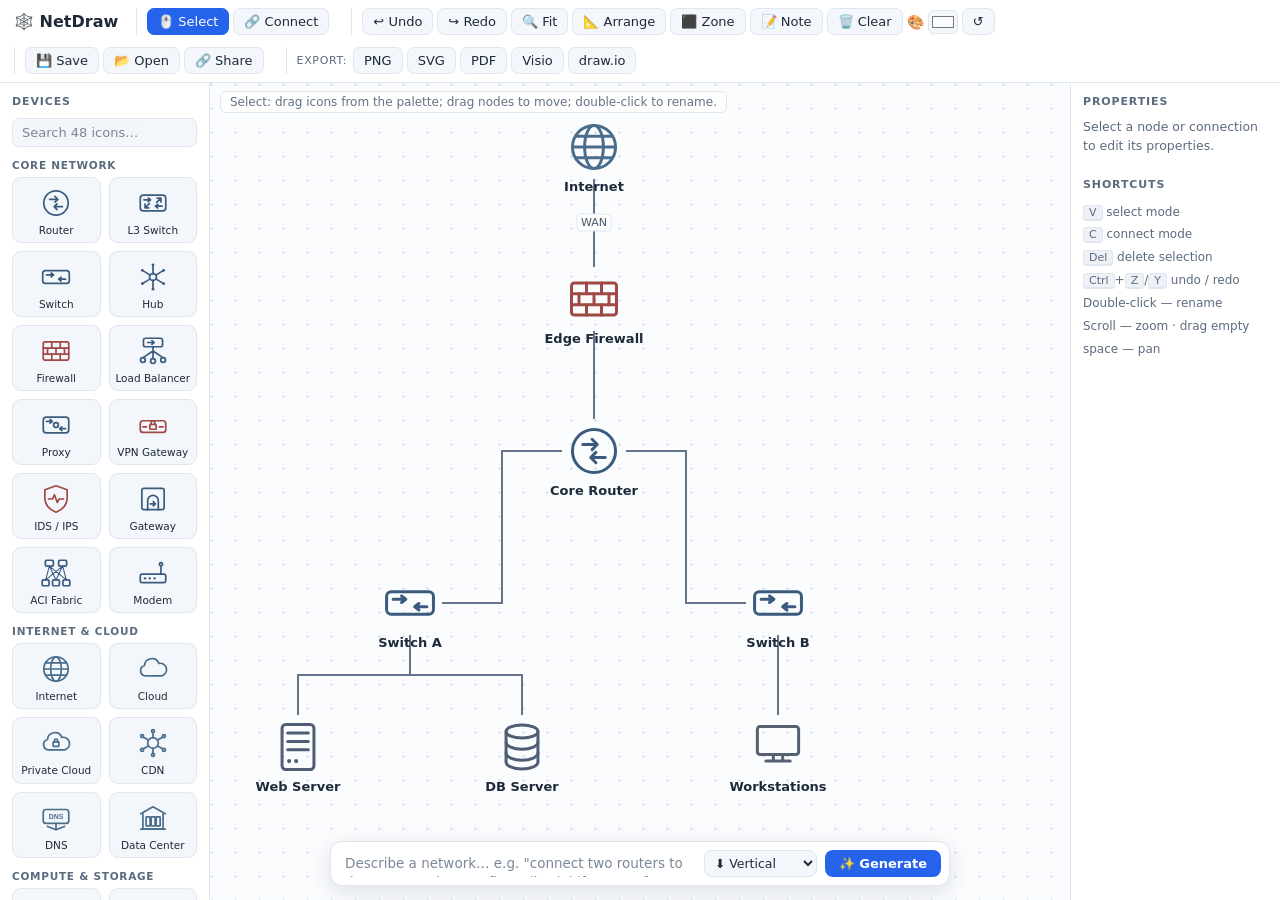
==== commit 72406b53: "Redraw all 48 icons as professional line-art stencils Replaces the filled color style with enterpris" ====
--- a/netdraw-standalone.html
+++ b/netdraw-standalone.html
@@ -31,6 +31,7 @@
   --danger-text: #b91c1c;
   --kbd-bg: #eef2f7;
   --shadow: rgba(15, 23, 42, 0.12);
+  --icon-boost: none;
 }
 
 @media (prefers-color-scheme: dark) {
@@ -55,9 +56,11 @@
     --danger-text: #f0a3a3;
     --kbd-bg: #1c2636;
     --shadow: rgba(2, 8, 20, 0.4);
+    --icon-boost: brightness(1.65) saturate(0.85);
   }
 }
 :root[data-theme="dark"] {
+  --icon-boost: brightness(1.65) saturate(0.85);
   --bg: #0f1520;
   --canvas: #121a27;
   --panel: #161e2c;
@@ -326,6 +329,10 @@
 .note.selected .note-rect { stroke-width: 2.2; fill-opacity: 0.9; }
 .note-text { font-size: 12.5px; user-select: none; -webkit-user-select: none; }
 .note-resize { cursor: nwse-resize; }
+
+/* Line-art icons are muted enterprise colors tuned for light paper;
+   lift them on dark canvases (exports render on white and are unaffected). */
+.node-icon, .palette-item svg { filter: var(--icon-boost); }
 
 /* Nodes */
 .node { cursor: move; }
@@ -997,589 +1004,455 @@
 </script>
 <script>
 /*
- * Network icon library.
+ * Network icon library — professional line-art style.
  *
- * Every icon is plain inline SVG drawn in a 64x64 viewBox. Because they are
- * vectors (not PNG files), they scale losslessly, can be recolored per-node,
- * and serialize directly into the SVG / PNG / PDF exports with zero extra
- * asset loading. To add a new device type, add one entry here and list it
- * in a category — the palette, parser, and exporters pick it up
- * automatically. Vendor stencils (Cisco, AWS, Azure architecture icons)
- * can be pasted in using the same format.
+ * Every icon is inline SVG in a 64x64 viewBox, drawn as stroke-based
+ * glyphs (consistent ~3px stroke, round caps/joins, no solid fills) in
+ * the manner of enterprise Visio/Cisco stencils. `currentColor` carries
+ * the node's color, so per-node recoloring and theme changes flow
+ * through, and the icons serialize into every export unchanged.
  *
- * Convention: use `currentColor` for the accent color so a node's custom
- * color flows into the icon, and white/neutral fills for detail.
+ * To add a device type: add one entry (use L() for the standard stroke
+ * treatment) and list it in a category. Vendor stencil SVGs can be
+ * pasted in using the same format.
  */
+
+// Standard line treatment: no fill, currentColor stroke, rounded joins.
+const L = inner =>
+  `<g fill="none" stroke="currentColor" stroke-width="3.2" stroke-linecap="round" stroke-linejoin="round">${inner}</g>`;
+
+// Muted, enterprise palette (users can still recolor any node).
+const C = {
+  core: '#3b5b7e',      // steel blue — routing & switching
+  security: '#a04844',  // muted brick — firewalls & security appliances
+  shield: '#3e6b50',    // muted green — protective services
+  cloud: '#4a6d8c',     // slate blue — internet & cloud
+  compute: '#4f5d75',   // slate — servers & storage
+  wireless: '#3e6b6b',  // muted teal — wireless & telecom
+  endpoint: '#556070',  // gray slate — user devices
+  people: '#5b5470'     // muted violet-gray — people
+};
 
 const NETWORK_ICONS = {
   // --- Core network -------------------------------------------------------
   router: {
     label: 'Router',
-    color: '#2563eb',
-    svg: `
-      <circle cx="32" cy="32" r="26" fill="currentColor"/>
-      <circle cx="32" cy="32" r="26" fill="#ffffff" opacity="0.12"/>
-      <g stroke="#ffffff" stroke-width="4" stroke-linecap="round" fill="none">
-        <path d="M20 26 h16"/><path d="M31 20 l7 6 -7 6"/>
-        <path d="M44 38 h-16"/><path d="M33 32 l-7 6 7 6"/>
-      </g>`
+    color: C.core,
+    svg: L(`
+      <circle cx="32" cy="32" r="23"/>
+      <path d="M20 25 h15 M30 19.5 l5.5 5.5 -5.5 5.5"/>
+      <path d="M44 39 h-15 M34 33.5 l-5.5 5.5 5.5 5.5"/>`)
   },
   l3switch: {
     label: 'L3 Switch',
-    color: '#1d4ed8',
-    svg: `
-      <rect x="8" y="18" width="48" height="28" rx="6" fill="currentColor"/>
-      <g stroke="#ffffff" stroke-width="3" stroke-linecap="round" fill="none">
-        <path d="M15 27 h12"/><path d="M23 23.5 l5 3.5 -5 3.5"/>
-        <path d="M49 37 h-12"/><path d="M41 33.5 l-5 3.5 5 3.5"/>
-        <path d="M36 22 l4 -0 M40 22 l0 4"/><path d="M40 22 l-6 6"/>
-        <path d="M28 42 l-4 0 M24 42 l0 -4"/><path d="M24 42 l6 -6"/>
-      </g>`
+    color: C.core,
+    svg: L(`
+      <rect x="8" y="17" width="48" height="30" rx="6"/>
+      <path d="M15 26 h12 M23 22.5 l4.5 3.5 -4.5 3.5"/>
+      <path d="M49 38 h-12 M41 34.5 l-4.5 3.5 4.5 3.5"/>
+      <path d="M40 23 l7 0 0 7 M47 23 l-8 8"/>
+      <path d="M24 41 l-7 0 0 -7 M17 41 l8 -8"/>`)
   },
   switch: {
     label: 'Switch',
-    color: '#0891b2',
-    svg: `
-      <rect x="6" y="20" width="52" height="24" rx="5" fill="currentColor"/>
-      <g stroke="#ffffff" stroke-width="3.5" stroke-linecap="round" fill="none">
-        <path d="M14 28 h14"/><path d="M24 24 l5 4 -5 4"/>
-        <path d="M50 36 h-14"/><path d="M40 32 l-5 4 5 4"/>
-      </g>`
+    color: C.core,
+    svg: L(`
+      <rect x="7" y="20" width="50" height="24" rx="5"/>
+      <path d="M14 28 h13 M23 24.5 l4.5 3.5 -4.5 3.5"/>
+      <path d="M50 36 h-13 M41.5 32.5 l-4.5 3.5 4.5 3.5"/>`)
   },
   hub: {
     label: 'Hub',
-    color: '#0e7490',
-    svg: `
-      <g stroke="currentColor" stroke-width="3" stroke-linecap="round">
-        <path d="M32 32 L32 10 M32 32 L51 21 M32 32 L51 43 M32 32 L32 54 M32 32 L13 43 M32 32 L13 21"/>
-      </g>
-      <g fill="currentColor">
-        <circle cx="32" cy="10" r="4.5"/><circle cx="51" cy="21" r="4.5"/><circle cx="51" cy="43" r="4.5"/>
-        <circle cx="32" cy="54" r="4.5"/><circle cx="13" cy="43" r="4.5"/><circle cx="13" cy="21" r="4.5"/>
-      </g>
-      <circle cx="32" cy="32" r="7" fill="currentColor"/>
-      <circle cx="32" cy="32" r="3" fill="#ffffff"/>`
+    color: C.core,
+    svg: L(`
+      <circle cx="32" cy="32" r="6.5"/>
+      <path d="M32 25.5 V10 M37.5 28.5 L51 20 M37.5 35.5 L51 44 M32 38.5 V54 M26.5 35.5 L13 44 M26.5 28.5 L13 20"/>`) +
+      `<g fill="currentColor"><circle cx="32" cy="9" r="2.6"/><circle cx="52" cy="19.5" r="2.6"/><circle cx="52" cy="44.5" r="2.6"/><circle cx="32" cy="55" r="2.6"/><circle cx="12" cy="44.5" r="2.6"/><circle cx="12" cy="19.5" r="2.6"/></g>`
   },
   firewall: {
     label: 'Firewall',
-    color: '#dc2626',
-    svg: `
-      <rect x="8" y="14" width="48" height="36" rx="4" fill="currentColor"/>
-      <g stroke="#ffffff" stroke-width="2.5">
-        <path d="M8 26 h48 M8 38 h48" fill="none"/>
-        <path d="M24 14 v12 M40 14 v12 M16 26 v12 M32 26 v12 M48 26 v12 M24 38 v12 M40 38 v12" fill="none"/>
-      </g>`
+    color: C.security,
+    svg: L(`
+      <rect x="8" y="15" width="48" height="34" rx="3"/>
+      <path d="M8 26.5 h48 M8 38 h48"/>
+      <path d="M24 15 v11.5 M40 15 v11.5 M16 26.5 V38 M32 26.5 V38 M48 26.5 V38 M24 38 v11 M40 38 v11"/>`)
   },
   loadbalancer: {
     label: 'Load Balancer',
-    color: '#d97706',
-    svg: `
-      <rect x="10" y="10" width="44" height="18" rx="4" fill="currentColor"/>
-      <g stroke="currentColor" stroke-width="3" fill="none" stroke-linecap="round">
-        <path d="M32 28 v8 M32 36 l-16 8 M32 36 v10 M32 36 l16 8"/>
-      </g>
-      <g fill="currentColor">
-        <circle cx="14" cy="50" r="5"/><circle cx="32" cy="52" r="5"/><circle cx="50" cy="50" r="5"/>
-      </g>
-      <circle cx="18" cy="19" r="3" fill="#ffffff"/>
-      <rect x="26" y="16.5" width="20" height="5" rx="2" fill="#ffffff" opacity="0.8"/>`
+    color: C.core,
+    svg: L(`
+      <rect x="14" y="8" width="36" height="16" rx="4"/>
+      <path d="M22 16 h12 M30 12.5 l4 3.5 -4 3.5"/>
+      <path d="M32 24 v8 M32 32 L14 44 M32 32 v12 M32 32 L50 44"/>
+      <circle cx="13" cy="49" r="4.5"/><circle cx="32" cy="51" r="4.5"/><circle cx="51" cy="49" r="4.5"/>`)
   },
   proxy: {
     label: 'Proxy',
-    color: '#7c2d12',
-    svg: `
-      <rect x="8" y="16" width="48" height="32" rx="6" fill="currentColor"/>
-      <circle cx="32" cy="32" r="6" fill="#ffffff"/>
-      <g stroke="#ffffff" stroke-width="3" stroke-linecap="round" fill="none">
-        <path d="M13 25 h12"/><path d="M21 21.5 l5 3.5 -5 3.5"/>
-        <path d="M51 39 h-12"/><path d="M43 35.5 l-5 3.5 5 3.5"/>
-      </g>`
+    color: C.core,
+    svg: L(`
+      <rect x="8" y="17" width="48" height="30" rx="6"/>
+      <circle cx="32" cy="32" r="4.5"/>
+      <path d="M14 25 h11 M21 21.5 l4 3.5 -4 3.5"/>
+      <path d="M50 39 h-11 M43 35.5 l-4 3.5 4 3.5"/>`)
   },
   vpn: {
     label: 'VPN Gateway',
-    color: '#b91c1c',
-    svg: `
-      <rect x="8" y="22" width="48" height="22" rx="5" fill="currentColor"/>
-      <g fill="#ffffff">
-        <rect x="26" y="29" width="12" height="10" rx="2"/>
-        <path d="M28.5 29 v-3 a3.5 3.5 0 0 1 7 0 v3 h-3 v-3 a0.9 0.9 0 0 0 -1 0 v3 z"/>
-      </g>
-      <g stroke="#ffffff" stroke-width="2.5" stroke-linecap="round">
-        <path d="M13 33 h7 M44 33 h7"/>
-      </g>`
+    color: C.security,
+    svg: L(`
+      <rect x="8" y="24" width="48" height="22" rx="5"/>
+      <rect x="26" y="31" width="12" height="9" rx="1.5"/>
+      <path d="M28.5 31 v-3 a3.5 3.5 0 0 1 7 0 v3"/>
+      <path d="M13 35.5 h7 M44 35.5 h7"/>`)
   },
   ids: {
     label: 'IDS / IPS',
-    color: '#be123c',
-    svg: `
-      <path d="M32 6 L54 14 v16 c0 14 -9 23 -22 28 C19 53 10 44 10 30 V14 z" fill="currentColor"/>
-      <path d="M16 32 h8 l4 -9 6 16 4 -7 h10" stroke="#ffffff" stroke-width="3"
-            fill="none" stroke-linecap="round" stroke-linejoin="round"/>`
+    color: C.security,
+    svg: L(`
+      <path d="M32 7 L53 14.5 v15.5 c0 13 -8.5 21.5 -21 27 C19.5 51.5 11 43 11 30 V14.5 z"/>
+      <path d="M18 32 h7.5 l3.5 -8 5.5 14.5 3.5 -6.5 h8"/>`)
   },
   gateway: {
     label: 'Gateway',
-    color: '#4338ca',
-    svg: `
-      <rect x="10" y="12" width="44" height="40" rx="4" fill="currentColor"/>
-      <path d="M22 52 v-18 a10 10 0 0 1 20 0 v18 z" fill="#ffffff" opacity="0.92"/>
-      <path d="M26 40 h8" stroke="currentColor" stroke-width="3" stroke-linecap="round"/>
-      <path d="M31 36 l4 4 -4 4" stroke="currentColor" stroke-width="3" fill="none"
-            stroke-linecap="round" stroke-linejoin="round"/>`
+    color: C.core,
+    svg: L(`
+      <rect x="11" y="12" width="42" height="40" rx="4"/>
+      <path d="M22 52 v-17 a10 10 0 0 1 20 0 v17"/>
+      <path d="M27 41 h9 M32.5 37 l4 4 -4 4"/>`)
   },
   aci: {
     label: 'ACI Fabric',
-    color: '#0369a1',
-    svg: `
-      <g fill="currentColor">
-        <rect x="12" y="8" width="16" height="12" rx="3"/>
-        <rect x="36" y="8" width="16" height="12" rx="3"/>
-        <rect x="6" y="42" width="14" height="12" rx="3"/>
-        <rect x="25" y="42" width="14" height="12" rx="3"/>
-        <rect x="44" y="42" width="14" height="12" rx="3"/>
-      </g>
-      <g stroke="currentColor" stroke-width="2.2" opacity="0.75">
-        <path d="M20 20 L13 42 M20 20 L32 42 M20 20 L51 42"/>
-        <path d="M44 20 L13 42 M44 20 L32 42 M44 20 L51 42"/>
-      </g>`
+    color: C.core,
+    svg: L(`
+      <rect x="12" y="8" width="15" height="11" rx="2.5"/>
+      <rect x="37" y="8" width="15" height="11" rx="2.5"/>
+      <rect x="6" y="45" width="13" height="11" rx="2.5"/>
+      <rect x="25.5" y="45" width="13" height="11" rx="2.5"/>
+      <rect x="45" y="45" width="13" height="11" rx="2.5"/>
+      <path d="M19.5 19 L12.5 45 M19.5 19 L32 45 M19.5 19 L51.5 45 M44.5 19 L12.5 45 M44.5 19 L32 45 M44.5 19 L51.5 45" stroke-width="2"/>`)
   },
   modem: {
     label: 'Modem',
-    color: '#374151',
-    svg: `
-      <rect x="8" y="34" width="48" height="16" rx="5" fill="currentColor"/>
-      <g fill="#86efac">
-        <circle cx="17" cy="42" r="2.5"/><circle cx="26" cy="42" r="2.5"/>
-      </g>
-      <circle cx="35" cy="42" r="2.5" fill="#fde047"/>
-      <path d="M48 34 V18" stroke="currentColor" stroke-width="3.5" stroke-linecap="round"/>
-      <circle cx="48" cy="15" r="4" fill="currentColor"/>`
+    color: C.core,
+    svg: L(`
+      <rect x="8" y="34" width="48" height="16" rx="4"/>
+      <path d="M47 34 V19"/>
+      <circle cx="47" cy="15.5" r="3"/>`) +
+      `<g fill="currentColor"><circle cx="17" cy="42" r="2.2"/><circle cx="26" cy="42" r="2.2"/><circle cx="35" cy="42" r="2.2"/></g>`
   },
 
   // --- Internet & cloud ---------------------------------------------------
   internet: {
     label: 'Internet',
-    color: '#4f46e5',
-    svg: `
-      <circle cx="32" cy="32" r="25" fill="currentColor"/>
-      <g stroke="#ffffff" stroke-width="2.5" fill="none" opacity="0.9">
-        <ellipse cx="32" cy="32" rx="11" ry="25"/>
-        <path d="M7 32 h50 M11 19 h42 M11 45 h42"/>
-      </g>`
+    color: C.cloud,
+    svg: L(`
+      <circle cx="32" cy="32" r="23"/>
+      <ellipse cx="32" cy="32" rx="10" ry="23"/>
+      <path d="M9.5 32 h45 M12.5 20.5 h39 M12.5 43.5 h39"/>`)
   },
   cloud: {
     label: 'Cloud',
-    color: '#0284c7',
-    svg: `
-      <path d="M18 46 a10 10 0 0 1 -2 -19.8 A14 14 0 0 1 43 22 a11 11 0 0 1 5 24 z"
-            fill="currentColor"/>`
+    color: C.cloud,
+    svg: L(`
+      <path d="M18 45 a10 10 0 0 1 -2 -19.6 A14 14 0 0 1 43 21.5 a11 11 0 0 1 5 23.5 z"/>`)
   },
   privatecloud: {
     label: 'Private Cloud',
-    color: '#0369a1',
-    svg: `
-      <path d="M18 46 a10 10 0 0 1 -2 -19.8 A14 14 0 0 1 43 22 a11 11 0 0 1 5 24 z"
-            fill="currentColor"/>
-      <g fill="#ffffff">
-        <rect x="26" y="32" width="12" height="9" rx="2"/>
-        <path d="M28.5 32 v-2.5 a3.5 3.5 0 0 1 7 0 V32 h-3 v-2.5 a0.9 0.9 0 0 0 -1 0 V32 z"/>
-      </g>`
+    color: C.cloud,
+    svg: L(`
+      <path d="M18 45 a10 10 0 0 1 -2 -19.6 A14 14 0 0 1 43 21.5 a11 11 0 0 1 5 23.5 z"/>
+      <rect x="26.5" y="30" width="11" height="8.5" rx="1.5"/>
+      <path d="M29 30 v-2.5 a3 3 0 0 1 6 0 V30"/>`)
   },
   cdn: {
     label: 'CDN',
-    color: '#0891b2',
-    svg: `
-      <circle cx="32" cy="32" r="12" fill="currentColor"/>
-      <g stroke="currentColor" stroke-width="2.5">
-        <path d="M32 20 V10 M43 26 l9 -6 M43 38 l9 6 M32 44 v10 M21 38 l-9 6 M21 26 l-9 -6"/>
-      </g>
-      <g fill="currentColor">
-        <circle cx="32" cy="8" r="4"/><circle cx="54" cy="18" r="4"/><circle cx="54" cy="46" r="4"/>
-        <circle cx="32" cy="56" r="4"/><circle cx="10" cy="46" r="4"/><circle cx="10" cy="18" r="4"/>
-      </g>
-      <path d="M25 32 a7 12 0 0 1 14 0 a7 12 0 0 1 -14 0 M25 32 h14" stroke="#ffffff"
-            stroke-width="1.8" fill="none"/>`
+    color: C.cloud,
+    svg: L(`
+      <circle cx="32" cy="32" r="10"/>
+      <path d="M32 22 V12 M40.5 26.5 l9.5 -5.5 M40.5 37.5 l9.5 5.5 M32 42 v10 M23.5 37.5 l-9.5 5.5 M23.5 26.5 l-9.5 -5.5"/>
+      <circle cx="32" cy="9.5" r="2.8"/><circle cx="52.5" cy="19" r="2.8"/><circle cx="52.5" cy="45" r="2.8"/>
+      <circle cx="32" cy="54.5" r="2.8"/><circle cx="11.5" cy="45" r="2.8"/><circle cx="11.5" cy="19" r="2.8"/>`)
   },
   dns: {
     label: 'DNS',
-    color: '#5b21b6',
-    svg: `
-      <rect x="8" y="18" width="48" height="28" rx="6" fill="currentColor"/>
-      <text x="32" y="38" text-anchor="middle" font-family="Segoe UI, Arial, sans-serif"
-            font-size="14" font-weight="700" fill="#ffffff">DNS</text>
-      <circle cx="14" cy="52" r="2.5" fill="currentColor"/>
-      <circle cx="32" cy="54" r="2.5" fill="currentColor"/>
-      <circle cx="50" cy="52" r="2.5" fill="currentColor"/>
-      <path d="M15 46 l16 7 M49 46 l-16 7 M32 46 v7" stroke="currentColor" stroke-width="2" fill="none"/>`
+    color: C.cloud,
+    svg: L(`
+      <rect x="8" y="16" width="48" height="26" rx="5"/>
+      <path d="M16 48 l16 6 M48 48 l-16 6 M32 42 v12"/>`) +
+      `<text x="32" y="34" text-anchor="middle" font-family="Segoe UI, Arial, sans-serif" font-size="13" font-weight="600" fill="currentColor">DNS</text>`
   },
   datacenter: {
     label: 'Data Center',
-    color: '#1e40af',
-    svg: `
-      <path d="M8 24 L32 10 L56 24 v4 H8 z" fill="currentColor"/>
-      <rect x="12" y="28" width="40" height="26" fill="currentColor" opacity="0.85"/>
-      <g fill="#ffffff" opacity="0.9">
-        <rect x="17" y="32" width="8" height="18" rx="1"/>
-        <rect x="28" y="32" width="8" height="18" rx="1"/>
-        <rect x="39" y="32" width="8" height="18" rx="1"/>
-      </g>
-      <g stroke="currentColor" stroke-width="1.5">
-        <path d="M18.5 36 h5 M18.5 40 h5 M29.5 36 h5 M29.5 40 h5 M40.5 36 h5 M40.5 40 h5"/>
-      </g>
-      <rect x="8" y="54" width="48" height="3" rx="1.5" fill="currentColor"/>`
+    color: C.cloud,
+    svg: L(`
+      <path d="M9 24 L32 11 L55 24"/>
+      <path d="M13 24 V53 h38 V24"/>
+      <rect x="19" y="30" width="7.5" height="17" rx="1"/>
+      <rect x="28.5" y="30" width="7.5" height="17" rx="1"/>
+      <rect x="38" y="30" width="7.5" height="17" rx="1"/>
+      <path d="M9 53 h46"/>`)
   },
 
   // --- Compute & storage --------------------------------------------------
   server: {
     label: 'Server',
-    color: '#7c3aed',
-    svg: `
-      <rect x="14" y="8" width="36" height="48" rx="4" fill="currentColor"/>
-      <g fill="#ffffff">
-        <rect x="20" y="15" width="24" height="5" rx="2" opacity="0.9"/>
-        <rect x="20" y="25" width="24" height="5" rx="2" opacity="0.9"/>
-        <rect x="20" y="35" width="24" height="5" rx="2" opacity="0.9"/>
-        <circle cx="23" cy="48" r="2.5"/>
-        <circle cx="31" cy="48" r="2.5" opacity="0.6"/>
-      </g>`
+    color: C.compute,
+    svg: L(`
+      <rect x="15" y="8" width="34" height="48" rx="4"/>
+      <path d="M21 17 h22 M21 26 h22 M21 35 h22"/>`) +
+      `<g fill="currentColor"><circle cx="22.5" cy="47" r="2.2"/><circle cx="30" cy="47" r="2.2"/></g>`
   },
   webserver: {
     label: 'Web Server',
-    color: '#6d28d9',
-    svg: `
-      <rect x="12" y="8" width="32" height="46" rx="4" fill="currentColor"/>
-      <g fill="#ffffff" opacity="0.9">
-        <rect x="17" y="14" width="22" height="5" rx="2"/>
-        <rect x="17" y="23" width="22" height="5" rx="2"/>
-      </g>
-      <circle cx="45" cy="44" r="13" fill="currentColor"/>
-      <circle cx="45" cy="44" r="13" fill="#ffffff" opacity="0.18"/>
-      <g stroke="#ffffff" stroke-width="1.8" fill="none">
-        <circle cx="45" cy="44" r="9.5"/>
-        <ellipse cx="45" cy="44" rx="4.2" ry="9.5"/>
-        <path d="M35.5 44 h19 M37 39 h16 M37 49 h16"/>
-      </g>`
+    color: C.compute,
+    svg: L(`
+      <rect x="12" y="8" width="30" height="44" rx="4"/>
+      <path d="M18 16 h18 M18 24 h18"/>
+      <circle cx="45" cy="44" r="12"/>
+      <ellipse cx="45" cy="44" rx="5" ry="12"/>
+      <path d="M33.5 44 h23 M35 38 h20 M35 50 h20"/>`)
   },
   mailserver: {
     label: 'Mail Server',
-    color: '#9333ea',
-    svg: `
-      <rect x="12" y="8" width="32" height="46" rx="4" fill="currentColor"/>
-      <g fill="#ffffff" opacity="0.9">
-        <rect x="17" y="14" width="22" height="5" rx="2"/>
-        <rect x="17" y="23" width="22" height="5" rx="2"/>
-      </g>
-      <rect x="32" y="36" width="26" height="18" rx="3" fill="currentColor"/>
-      <rect x="32" y="36" width="26" height="18" rx="3" fill="#ffffff" opacity="0.16"/>
-      <path d="M33.5 38 L45 46.5 L56.5 38" stroke="#ffffff" stroke-width="2.2" fill="none"
-            stroke-linecap="round" stroke-linejoin="round"/>`
+    color: C.compute,
+    svg: L(`
+      <rect x="12" y="8" width="30" height="44" rx="4"/>
+      <path d="M18 16 h18 M18 24 h18"/>
+      <rect x="33" y="36" width="24" height="17" rx="2.5"/>
+      <path d="M34.5 38 L45 45.5 L55.5 38"/>`)
   },
   database: {
     label: 'Database',
-    color: '#059669',
-    svg: `
-      <path d="M14 16 v32 c0 5 8 9 18 9 s18 -4 18 -9 V16" fill="currentColor"/>
-      <ellipse cx="32" cy="16" rx="18" ry="8" fill="currentColor"/>
-      <ellipse cx="32" cy="16" rx="18" ry="8" fill="#ffffff" opacity="0.3"/>
-      <path d="M14 28 c0 5 8 9 18 9 s18 -4 18 -9 M14 40 c0 5 8 9 18 9 s18 -4 18 -9"
-            stroke="#ffffff" stroke-width="2.5" fill="none" opacity="0.7"/>`
+    color: C.compute,
+    svg: L(`
+      <ellipse cx="32" cy="15.5" rx="17" ry="7"/>
+      <path d="M15 15.5 V48 c0 4 7.5 7.5 17 7.5 s17 -3.5 17 -7.5 V15.5"/>
+      <path d="M15 27 c0 4 7.5 7.5 17 7.5 s17 -3.5 17 -7.5 M15 38.5 c0 4 7.5 7.5 17 7.5 s17 -3.5 17 -7.5"/>`)
   },
   storage: {
     label: 'Storage / NAS',
-    color: '#065f46',
-    svg: `
-      <rect x="10" y="12" width="44" height="40" rx="4" fill="currentColor"/>
-      <g fill="#ffffff" opacity="0.9">
-        <rect x="15" y="18" width="34" height="7" rx="2"/>
-        <rect x="15" y="28.5" width="34" height="7" rx="2"/>
-        <rect x="15" y="39" width="34" height="7" rx="2"/>
-      </g>
-      <g fill="currentColor">
-        <circle cx="45" cy="21.5" r="1.8"/><circle cx="45" cy="32" r="1.8"/><circle cx="45" cy="42.5" r="1.8"/>
-      </g>`
+    color: C.compute,
+    svg: L(`
+      <rect x="10" y="12" width="44" height="40" rx="4"/>
+      <path d="M10 24.5 h44 M10 37 h44"/>`) +
+      `<g fill="currentColor"><circle cx="46" cy="18.5" r="2"/><circle cx="46" cy="31" r="2"/><circle cx="46" cy="44" r="2"/></g>`
   },
   san: {
     label: 'SAN Fabric',
-    color: '#047857',
-    svg: `
-      <path d="M10 14 v14 c0 3 5 5.5 11 5.5 s11 -2.5 11 -5.5 V14" fill="currentColor"/>
-      <ellipse cx="21" cy="14" rx="11" ry="5" fill="currentColor"/>
-      <ellipse cx="21" cy="14" rx="11" ry="5" fill="#ffffff" opacity="0.3"/>
-      <path d="M32 22 v14 c0 3 5 5.5 11 5.5 s11 -2.5 11 -5.5 V22" fill="currentColor"/>
-      <ellipse cx="43" cy="22" rx="11" ry="5" fill="currentColor"/>
-      <ellipse cx="43" cy="22" rx="11" ry="5" fill="#ffffff" opacity="0.3"/>
-      <g stroke="currentColor" stroke-width="2.5" fill="none">
-        <path d="M21 34 L28 52 M43 42 L36 52"/>
-      </g>
-      <rect x="24" y="50" width="16" height="8" rx="2.5" fill="currentColor"/>`
+    color: C.compute,
+    svg: L(`
+      <ellipse cx="20" cy="13.5" rx="10" ry="4.5"/>
+      <path d="M10 13.5 V27 c0 2.5 4.5 4.5 10 4.5 s10 -2 10 -4.5 V13.5"/>
+      <ellipse cx="44" cy="21.5" rx="10" ry="4.5"/>
+      <path d="M34 21.5 V35 c0 2.5 4.5 4.5 10 4.5 s10 -2 10 -4.5 V21.5"/>
+      <path d="M20 32 L29 51 M44 40 L35 51"/>
+      <rect x="24" y="49" width="16" height="8" rx="2.5"/>`)
   },
   backup: {
     label: 'Backup / Tape',
-    color: '#115e59',
-    svg: `
-      <rect x="8" y="14" width="48" height="36" rx="5" fill="currentColor"/>
-      <g fill="#ffffff">
-        <circle cx="22" cy="30" r="7"/><circle cx="42" cy="30" r="7"/>
-      </g>
-      <g fill="currentColor">
-        <circle cx="22" cy="30" r="2.8"/><circle cx="42" cy="30" r="2.8"/>
-      </g>
-      <path d="M22 37 h20" stroke="#ffffff" stroke-width="2.5"/>
-      <rect x="16" y="42" width="32" height="5" rx="2" fill="#ffffff" opacity="0.7"/>`
+    color: C.compute,
+    svg: L(`
+      <rect x="8" y="14" width="48" height="36" rx="4"/>
+      <circle cx="22" cy="29" r="6"/><circle cx="42" cy="29" r="6"/>
+      <path d="M22 35 h20 M17 43 h30"/>`)
   },
   mainframe: {
     label: 'Mainframe',
-    color: '#3730a3',
-    svg: `
-      <rect x="16" y="6" width="32" height="52" rx="3" fill="currentColor"/>
-      <g fill="#ffffff" opacity="0.85">
-        <rect x="21" y="11" width="22" height="3" rx="1.5"/>
-        <rect x="21" y="17" width="22" height="3" rx="1.5"/>
-        <rect x="21" y="23" width="22" height="3" rx="1.5"/>
-      </g>
-      <rect x="21" y="31" width="22" height="10" rx="2" fill="#93c5fd"/>
-      <g fill="#ffffff">
-        <circle cx="24" cy="48" r="2"/><circle cx="31" cy="48" r="2" opacity="0.6"/>
-        <circle cx="38" cy="48" r="2" opacity="0.35"/>
-      </g>`
+    color: C.compute,
+    svg: L(`
+      <rect x="17" y="6" width="30" height="52" rx="3"/>
+      <path d="M23 14 h18 M23 21 h18 M23 28 h18"/>
+      <rect x="23" y="35" width="18" height="9" rx="1.5"/>`) +
+      `<g fill="currentColor"><circle cx="24.5" cy="51" r="1.8"/><circle cx="31" cy="51" r="1.8"/></g>`
   },
   vm: {
     label: 'Virtual Machine',
-    color: '#6366f1',
-    svg: `
-      <rect x="8" y="10" width="48" height="34" rx="4" fill="currentColor"/>
-      <rect x="12" y="14" width="40" height="26" rx="2" fill="#e0e7ff"/>
-      <rect x="18" y="19" width="17" height="13" rx="2" fill="currentColor" opacity="0.55"/>
-      <rect x="26" y="24" width="17" height="13" rx="2" fill="currentColor"/>
-      <rect x="26" y="44" width="12" height="5" fill="currentColor"/>
-      <rect x="18" y="49" width="28" height="5" rx="2" fill="currentColor"/>`
+    color: C.compute,
+    svg: L(`
+      <rect x="8" y="10" width="48" height="33" rx="4"/>
+      <rect x="17" y="17" width="15" height="12" rx="2"/>
+      <rect x="26" y="23" width="15" height="12" rx="2"/>
+      <path d="M26 43 v6 M38 43 v6 M19 49 h26"/>`)
   },
   container: {
     label: 'Container',
-    color: '#0ea5e9',
-    svg: `
-      <rect x="8" y="20" width="48" height="28" rx="3" fill="currentColor"/>
-      <g stroke="#ffffff" stroke-width="2.5" opacity="0.85">
-        <path d="M16 24 v20 M24 24 v20 M32 24 v20 M40 24 v20 M48 24 v20"/>
-      </g>
-      <path d="M8 20 L14 12 h36 l6 8" fill="none" stroke="currentColor" stroke-width="3"/>`
+    color: C.compute,
+    svg: L(`
+      <rect x="8" y="21" width="48" height="27" rx="3"/>
+      <path d="M16 25.5 v18 M24 25.5 v18 M32 25.5 v18 M40 25.5 v18 M48 25.5 v18" stroke-width="2.4"/>
+      <path d="M8 21 L14 13 h36 l6 8"/>`)
   },
   cluster: {
     label: 'Cluster',
-    color: '#2dd4bf',
-    svg: `
-      <g stroke="currentColor" stroke-width="3">
-        <path d="M32 18 L16 44 M32 18 L48 44 M16 44 L48 44"/>
-      </g>
-      <g fill="currentColor">
-        <circle cx="32" cy="16" r="9"/><circle cx="15" cy="46" r="9"/><circle cx="49" cy="46" r="9"/>
-      </g>
-      <g fill="#ffffff">
-        <circle cx="32" cy="16" r="3.2"/><circle cx="15" cy="46" r="3.2"/><circle cx="49" cy="46" r="3.2"/>
-      </g>`
+    color: C.compute,
+    svg: L(`
+      <circle cx="32" cy="16" r="8"/>
+      <circle cx="15" cy="46" r="8"/>
+      <circle cx="49" cy="46" r="8"/>
+      <path d="M28 23 L18.5 39 M36 23 L45.5 39 M23 46 h18"/>`)
   },
 
   // --- Wireless & telecom -------------------------------------------------
   wifi: {
     label: 'Wireless AP',
-    color: '#0d9488',
-    svg: `
-      <g stroke="currentColor" stroke-width="4" fill="none" stroke-linecap="round">
-        <path d="M12 26 a28 28 0 0 1 40 0"/>
-        <path d="M19 34 a18 18 0 0 1 26 0"/>
-        <path d="M26 42 a9 9 0 0 1 12 0"/>
-      </g>
-      <circle cx="32" cy="50" r="6" fill="currentColor"/>`
+    color: C.wireless,
+    svg: L(`
+      <path d="M12 27 a28 28 0 0 1 40 0"/>
+      <path d="M19 35 a18 18 0 0 1 26 0"/>
+      <path d="M26 43 a9 9 0 0 1 12 0"/>`) +
+      `<circle cx="32" cy="51" r="4" fill="currentColor"/>`
   },
   wlc: {
     label: 'WLAN Controller',
-    color: '#0f766e',
-    svg: `
-      <rect x="8" y="34" width="48" height="20" rx="5" fill="currentColor"/>
-      <g stroke="#ffffff" stroke-width="3" stroke-linecap="round" fill="none">
-        <path d="M15 44 h10"/><path d="M39 44 h10"/><path d="M29 40 v8"/><path d="M35 40 v8"/>
-      </g>
-      <g stroke="currentColor" stroke-width="3.5" fill="none" stroke-linecap="round">
-        <path d="M20 24 a17 17 0 0 1 24 0"/>
-        <path d="M26 30 a8.5 8.5 0 0 1 12 0"/>
-      </g>`
+    color: C.wireless,
+    svg: L(`
+      <rect x="8" y="35" width="48" height="19" rx="4"/>
+      <path d="M15 44.5 h9 M40 44.5 h9 M29.5 40.5 v8 M34.5 40.5 v8"/>
+      <path d="M20 25 a17 17 0 0 1 24 0"/>
+      <path d="M26 31 a8.5 8.5 0 0 1 12 0"/>`)
   },
   celltower: {
     label: 'Cell Tower',
-    color: '#ca8a04',
-    svg: `
-      <g stroke="currentColor" stroke-width="3" stroke-linecap="round" fill="none">
-        <path d="M26 58 L32 14 L38 58"/>
-        <path d="M27.5 46 h9 M28.8 34 h6.4"/>
-        <path d="M14 20 a20 20 0 0 1 8 -10"/>
-        <path d="M50 20 a20 20 0 0 0 -8 -10"/>
-        <path d="M19 26 a13 13 0 0 1 5 -7"/>
-        <path d="M45 26 a13 13 0 0 0 -5 -7"/>
-      </g>
-      <circle cx="32" cy="12" r="4" fill="currentColor"/>`
+    color: C.wireless,
+    svg: L(`
+      <path d="M26 57 L32 14 L38 57"/>
+      <path d="M28 45 h8 M29.3 33 h5.4"/>
+      <path d="M15 21 a19 19 0 0 1 7 -9.5"/>
+      <path d="M49 21 a19 19 0 0 0 -7 -9.5"/>
+      <path d="M20 26.5 a12 12 0 0 1 4.5 -6.5"/>
+      <path d="M44 26.5 a12 12 0 0 0 -4.5 -6.5"/>`) +
+      `<circle cx="32" cy="12" r="3" fill="currentColor"/>`
   },
   satellite: {
     label: 'Satellite Link',
-    color: '#a16207',
-    svg: `
-      <path d="M14 34 a20 20 0 0 1 32 -16 L26 46 a20 20 0 0 1 -12 -12 z" fill="currentColor"/>
-      <circle cx="30" cy="32" r="4" fill="#ffffff"/>
-      <path d="M30 32 L44 18" stroke="#ffffff" stroke-width="2.5"/>
-      <path d="M26 46 L22 58 M14 58 h20" stroke="currentColor" stroke-width="3.5" stroke-linecap="round" fill="none"/>
-      <g fill="currentColor">
-        <circle cx="50" cy="12" r="2.2"/><circle cx="55" cy="17" r="2.2"/><circle cx="58" cy="24" r="2.2"/>
-      </g>`
+    color: C.wireless,
+    svg: L(`
+      <path d="M14 33 a19 19 0 0 1 30 -15 L26 45 a19 19 0 0 1 -12 -12 z"/>
+      <path d="M29.5 31.5 L43 18"/>
+      <path d="M26 45 L22 57 M14 57 h19"/>
+      <path d="M48 15 a10 10 0 0 1 3 7 M52 9.5 a16 16 0 0 1 4.5 11"/>`)
   },
 
   // --- Endpoints ----------------------------------------------------------
   workstation: {
     label: 'Workstation',
-    color: '#334155',
-    svg: `
-      <rect x="10" y="10" width="44" height="30" rx="3" fill="currentColor"/>
-      <rect x="14" y="14" width="36" height="22" rx="1.5" fill="#dbeafe"/>
-      <rect x="27" y="40" width="10" height="7" fill="currentColor"/>
-      <rect x="18" y="47" width="28" height="5" rx="2" fill="currentColor"/>`
+    color: C.endpoint,
+    svg: L(`
+      <rect x="10" y="10" width="44" height="30" rx="3"/>
+      <path d="M27 40 v7 M37 40 v7 M19 47 h26"/>`)
   },
   laptop: {
     label: 'Laptop',
-    color: '#475569',
-    svg: `
-      <rect x="14" y="14" width="36" height="26" rx="3" fill="currentColor"/>
-      <rect x="17.5" y="17.5" width="29" height="19" rx="1.5" fill="#e0f2fe"/>
-      <path d="M10 46 l4 -6 h36 l4 6 a2 2 0 0 1 -2 3 H12 a2 2 0 0 1 -2 -3 z" fill="currentColor"/>`
+    color: C.endpoint,
+    svg: L(`
+      <rect x="14" y="13" width="36" height="26" rx="3"/>
+      <path d="M10 46 l4 -7 M54 46 l-4 -7 M8 46 h48"/>`)
   },
   tablet: {
     label: 'Tablet',
-    color: '#52525b',
-    svg: `
-      <rect x="16" y="6" width="32" height="52" rx="5" fill="currentColor"/>
-      <rect x="20" y="12" width="24" height="38" rx="2" fill="#e4e4e7"/>
-      <circle cx="32" cy="54" r="2.5" fill="#ffffff"/>`
+    color: C.endpoint,
+    svg: L(`
+      <rect x="17" y="7" width="30" height="50" rx="5"/>
+      <path d="M28 50 h8"/>`)
   },
   mobile: {
     label: 'Mobile',
-    color: '#7c3aed',
-    svg: `
-      <rect x="22" y="6" width="20" height="52" rx="5" fill="currentColor"/>
-      <rect x="25" y="12" width="14" height="38" rx="2" fill="#ede9fe"/>
-      <rect x="28" y="8.2" width="8" height="2" rx="1" fill="#ffffff" opacity="0.8"/>
-      <circle cx="32" cy="54" r="2" fill="#ffffff"/>`
+    color: C.endpoint,
+    svg: L(`
+      <rect x="22" y="7" width="20" height="50" rx="5"/>
+      <path d="M29 51 h6"/>`)
   },
   phone: {
     label: 'IP Phone',
-    color: '#1d4ed8',
-    svg: `
-      <rect x="8" y="20" width="48" height="30" rx="5" fill="currentColor"/>
-      <rect x="13" y="25" width="18" height="12" rx="2" fill="#dbeafe"/>
-      <g fill="#ffffff" opacity="0.9">
-        <circle cx="39" cy="28" r="2"/><circle cx="46" cy="28" r="2"/><circle cx="53" cy="28" r="2" opacity="0"/>
-        <circle cx="39" cy="34" r="2"/><circle cx="46" cy="34" r="2"/>
-        <circle cx="39" cy="40" r="2"/><circle cx="46" cy="40" r="2"/>
-      </g>
-      <path d="M12 20 a24 10 0 0 1 40 0" fill="none" stroke="currentColor" stroke-width="3.5"/>`
+    color: C.endpoint,
+    svg: L(`
+      <rect x="8" y="22" width="48" height="28" rx="5"/>
+      <rect x="14" y="28" width="16" height="11" rx="1.5"/>
+      <path d="M13 22 a25 11 0 0 1 38 0"/>
+      <path d="M37 30 h4 M45 30 h4 M37 36 h4 M45 36 h4 M37 42 h4 M45 42 h4" stroke-width="2.6"/>`)
   },
   printer: {
     label: 'Printer',
-    color: '#57534e',
-    svg: `
-      <rect x="18" y="10" width="28" height="12" rx="2" fill="currentColor" opacity="0.6"/>
-      <rect x="10" y="22" width="44" height="20" rx="4" fill="currentColor"/>
-      <circle cx="46" cy="28" r="2.5" fill="#86efac"/>
-      <rect x="18" y="36" width="28" height="16" rx="2" fill="#f1f5f9" stroke="currentColor" stroke-width="2"/>
-      <path d="M22 42 h20 M22 47 h14" stroke="#94a3b8" stroke-width="2" stroke-linecap="round"/>`
+    color: C.endpoint,
+    svg: L(`
+      <path d="M18 22 V11 h28 v11"/>
+      <rect x="10" y="22" width="44" height="19" rx="3"/>
+      <rect x="18" y="35" width="28" height="17" rx="2"/>
+      <path d="M23 42 h18 M23 47 h12"/>`) +
+      `<circle cx="47" cy="28" r="1.8" fill="currentColor"/>`
   },
   scanner: {
     label: 'Scanner',
-    color: '#78716c',
-    svg: `
-      <path d="M8 40 L20 26 h36 l-4 14 z" fill="currentColor" opacity="0.55"/>
-      <rect x="8" y="40" width="48" height="12" rx="3" fill="currentColor"/>
-      <path d="M14 33 L50 33" stroke="#fbbf24" stroke-width="3" stroke-linecap="round"/>
-      <circle cx="49" cy="46" r="2.2" fill="#86efac"/>`
+    color: C.endpoint,
+    svg: L(`
+      <path d="M9 40 L21 27 h34 l-4 13"/>
+      <rect x="9" y="40" width="46" height="12" rx="3"/>
+      <path d="M15 34 h34"/>`) +
+      `<circle cx="48" cy="46" r="1.8" fill="currentColor"/>`
   },
   camera: {
     label: 'IP Camera',
-    color: '#404040',
-    svg: `
-      <rect x="6" y="20" width="38" height="18" rx="5" fill="currentColor" transform="rotate(-8 25 29)"/>
-      <circle cx="42" cy="25" r="5.5" fill="#93c5fd"/>
-      <circle cx="42" cy="25" r="2.2" fill="currentColor"/>
-      <path d="M18 40 v8 h-8" stroke="currentColor" stroke-width="3.5" fill="none" stroke-linecap="round"/>
-      <rect x="4" y="48" width="18" height="5" rx="2.5" fill="currentColor"/>`
+    color: C.endpoint,
+    svg: L(`
+      <rect x="7" y="19" width="37" height="17" rx="4" transform="rotate(-8 25 27)"/>
+      <circle cx="41" cy="24" r="4"/>
+      <path d="M18 39 v8 h-8 M6 52 h18"/>`)
   },
   tv: {
     label: 'Display / TV',
-    color: '#27272a',
-    svg: `
-      <rect x="6" y="12" width="52" height="32" rx="3" fill="currentColor"/>
-      <rect x="9" y="15" width="46" height="26" rx="1.5" fill="#bfdbfe"/>
-      <path d="M24 52 l4 -8 h8 l4 8 z" fill="currentColor"/>
-      <rect x="18" y="52" width="28" height="4" rx="2" fill="currentColor"/>`
+    color: C.endpoint,
+    svg: L(`
+      <rect x="7" y="12" width="50" height="32" rx="3"/>
+      <path d="M26 51 l3 -7 M38 51 l-3 -7 M20 51 h24"/>`)
   },
   pos: {
     label: 'POS Terminal',
-    color: '#166534',
-    svg: `
-      <path d="M16 10 h32 v14 l4 10 v18 H12 V34 l4 -10 z" fill="currentColor"/>
-      <rect x="20" y="14" width="24" height="9" rx="2" fill="#bbf7d0"/>
-      <g fill="#ffffff" opacity="0.9">
-        <rect x="19" y="37" width="7" height="4.5" rx="1"/><rect x="28.5" y="37" width="7" height="4.5" rx="1"/><rect x="38" y="37" width="7" height="4.5" rx="1"/>
-        <rect x="19" y="44" width="7" height="4.5" rx="1"/><rect x="28.5" y="44" width="7" height="4.5" rx="1"/><rect x="38" y="44" width="7" height="4.5" rx="1"/>
-      </g>`
+    color: C.endpoint,
+    svg: L(`
+      <path d="M17 10 h30 v13 l4 10 v19 H13 V33 l4 -10 z"/>
+      <rect x="22" y="15" width="20" height="8" rx="1.5"/>
+      <path d="M20 38 h6 M29 38 h6 M38 38 h6 M20 45 h6 M29 45 h6 M38 45 h6" stroke-width="2.6"/>`)
   },
   iot: {
     label: 'IoT Device',
-    color: '#65a30d',
-    svg: `
-      <rect x="16" y="16" width="26" height="26" rx="5" fill="currentColor"/>
-      <rect x="22" y="22" width="14" height="14" rx="2" fill="#ffffff" opacity="0.85"/>
-      <g stroke="currentColor" stroke-width="2.5" stroke-linecap="round">
-        <path d="M21 16 V9 M29 16 V9 M37 16 V9 M21 42 v7 M29 42 v7 M37 42 v7 M16 21 H9 M16 29 H9 M16 37 H9"/>
-      </g>
-      <g stroke="currentColor" stroke-width="3" fill="none" stroke-linecap="round">
-        <path d="M46 26 a9 9 0 0 1 0 12"/>
-        <path d="M51 21 a16 16 0 0 1 0 22"/>
-      </g>`
+    color: C.endpoint,
+    svg: L(`
+      <rect x="17" y="17" width="24" height="24" rx="4"/>
+      <path d="M22 17 V10 M29 17 V10 M36 17 V10 M22 41 v7 M29 41 v7 M36 41 v7 M17 22 h-7 M17 29 h-7 M17 36 h-7" stroke-width="2.6"/>
+      <path d="M46 25 a9 9 0 0 1 0 12 M51 20 a16 16 0 0 1 0 22"/>`)
   },
 
   // --- People & security --------------------------------------------------
   user: {
     label: 'User',
-    color: '#9333ea',
-    svg: `
-      <circle cx="32" cy="20" r="12" fill="currentColor"/>
-      <path d="M10 56 a22 22 0 0 1 44 0 z" fill="currentColor"/>`
+    color: C.people,
+    svg: L(`
+      <circle cx="32" cy="20" r="11"/>
+      <path d="M12 55 a20 20 0 0 1 40 0"/>`)
   },
   usergroup: {
     label: 'User Group',
-    color: '#7e22ce',
-    svg: `
-      <circle cx="22" cy="22" r="10" fill="currentColor" opacity="0.55"/>
-      <path d="M4 52 a18 18 0 0 1 36 0 z" fill="currentColor" opacity="0.55"/>
-      <circle cx="40" cy="20" r="11" fill="currentColor"/>
-      <path d="M20 54 a20 20 0 0 1 40 0 z" fill="currentColor"/>`
+    color: C.people,
+    svg: L(`
+      <circle cx="24" cy="21" r="10"/>
+      <path d="M7 54 a17 17 0 0 1 34 0"/>
+      <path d="M44 12.5 a9.5 9.5 0 0 1 0 19"/>
+      <path d="M46 38 a17 17 0 0 1 11 16"/>`)
   },
   admin: {
     label: 'Admin',
-    color: '#c026d3',
-    svg: `
-      <circle cx="28" cy="20" r="12" fill="currentColor"/>
-      <path d="M6 56 a22 22 0 0 1 44 0 z" fill="currentColor"/>
-      <g transform="translate(47,41)">
-        <circle r="10" fill="currentColor"/>
-        <g stroke="currentColor" stroke-width="3.5" stroke-linecap="round">
-          <path d="M0 -13 V-10 M0 13 V10 M-13 0 H-10 M13 0 H10 M-9.2 -9.2 L-7 -7 M9.2 9.2 L7 7 M-9.2 9.2 L-7 7 M9.2 -9.2 L7 -7"/>
-        </g>
-        <circle r="4" fill="#ffffff"/>
-      </g>`
+    color: C.people,
+    svg: L(`
+      <circle cx="27" cy="19" r="10.5"/>
+      <path d="M8 53 a19 19 0 0 1 33 -13"/>
+      <circle cx="47" cy="44" r="8"/>
+      <path d="M47 33.5 v3 M47 54.5 v-3 M36.5 44 h3 M57.5 44 h-3 M39.6 36.6 l2.1 2.1 M54.4 51.4 l-2.1 -2.1 M39.6 51.4 l2.1 -2.1 M54.4 36.6 l-2.1 2.1" stroke-width="2.6"/>`)
   },
   shield: {
     label: 'Security',
-    color: '#15803d',
-    svg: `
-      <path d="M32 6 L54 14 v16 c0 14 -9 23 -22 28 C19 53 10 44 10 30 V14 z" fill="currentColor"/>
-      <path d="M22 32 l7 7 13 -14" stroke="#ffffff" stroke-width="4.5" fill="none"
-            stroke-linecap="round" stroke-linejoin="round"/>`
+    color: C.shield,
+    svg: L(`
+      <path d="M32 7 L53 14.5 v15.5 c0 13 -8.5 21.5 -21 27 C19.5 51.5 11 43 11 30 V14.5 z"/>
+      <path d="M23 31.5 l6.5 6.5 12 -13"/>`)
   }
 };
 
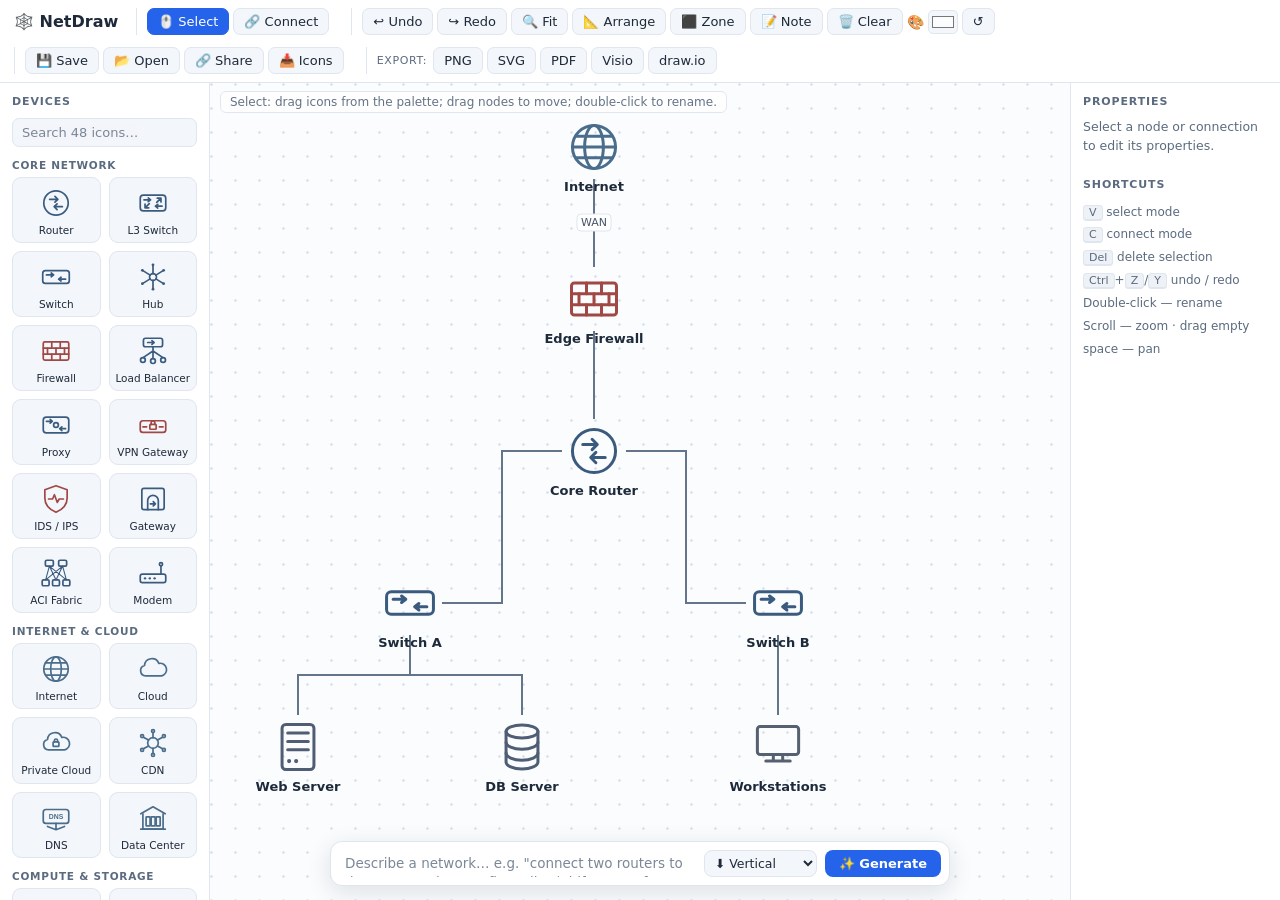
==== commit a1d6e867: "Add SVG icon importer for official vendor stencils Vendor icon packs (Cisco, Azure, AWS) are license" ====
--- a/netdraw-standalone.html
+++ b/netdraw-standalone.html
@@ -521,6 +521,9 @@
       <input id="file-open" type="file" accept=".json,application/json">
     </label>
     <button id="btn-share" title="Copy a link that contains this diagram — no server, no account">🔗 Share</button>
+    <label class="file-btn" title="Import SVG icons into the palette — e.g. official Cisco/Azure/AWS stencil SVGs you downloaded from the vendor">📥 Icons
+      <input id="icon-files" type="file" accept=".svg,image/svg+xml" multiple>
+    </label>
   </div>
 
   <div class="tool-group exports">
@@ -1536,9 +1539,22 @@
 function normalizeState() {
   if (!Array.isArray(state.zones)) state.zones = [];
   if (!Array.isArray(state.notes)) state.notes = [];
+  if (!state.customIcons || typeof state.customIcons !== 'object') state.customIcons = {};
   if (state.bg === undefined) state.bg = null;
 }
 const noteById = (id) => (state.notes || []).find(n => n.id === id);
+
+// A node whose icon type is unknown (older file, missing import) still
+// renders — as a generic server — instead of crashing.
+const iconFor = (type) => NETWORK_ICONS[type] || NETWORK_ICONS.server;
+
+// Imported (vendor) icons live in state.customIcons so they travel with
+// saved files and share links; register them into the icon table.
+function registerCustomIcons() {
+  for (const [key, ic] of Object.entries(state.customIcons || {})) {
+    if (ic && ic.svg) NETWORK_ICONS[key] = ic;
+  }
+}
 
 function toScene(evt) {
   // Convert a mouse event to scene (diagram) coordinates, honoring pan/zoom.
@@ -1562,6 +1578,7 @@
 // ---------------------------------------------------------------------------
 
 function render() {
+  registerCustomIcons();
   scene.setAttribute('transform', `translate(${view.x},${view.y}) scale(${view.zoom})`);
   svg.style.background = state.bg || '';
   // On small screens the properties panel is a bottom sheet shown only
@@ -1709,7 +1726,7 @@
 function renderNodes() {
   nodeLayer.innerHTML = '';
   for (const n of state.nodes) {
-    const icon = NETWORK_ICONS[n.type];
+    const icon = iconFor(n.type);
     const g = document.createElementNS('http://www.w3.org/2000/svg', 'g');
     g.classList.add('node');
     g.dataset.id = n.id;
@@ -1760,8 +1777,33 @@
 // ---------------------------------------------------------------------------
 
 function buildPalette() {
+  rebuildPalette();
+  // Live search: hide non-matching items and any category left empty.
+  $('#palette-search').addEventListener('input', ev => applyPaletteFilter(ev.target.value));
+}
+
+function applyPaletteFilter(query) {
+  const q = (query || '').trim().toLowerCase();
+  for (const grid of $('#palette').querySelectorAll('.palette-grid')) {
+    let visible = 0;
+    for (const item of grid.children) {
+      const show = !q || item.dataset.search.includes(q);
+      item.hidden = !show;
+      if (show) visible++;
+    }
+    grid.hidden = visible === 0;
+    grid.previousElementSibling.hidden = visible === 0;
+  }
+}
+
+function rebuildPalette() {
+  registerCustomIcons();
   const pal = $('#palette');
-  for (const cat of ICON_CATEGORIES) {
+  pal.innerHTML = '';
+  const cats = [...ICON_CATEGORIES];
+  const customKeys = Object.keys(state.customIcons || {});
+  if (customKeys.length) cats.push({ name: 'Imported', types: customKeys });
+  for (const cat of cats) {
     const title = document.createElement('h3');
     title.className = 'palette-cat';
     title.textContent = cat.name;
@@ -1770,6 +1812,7 @@
     grid.className = 'palette-grid';
     for (const key of cat.types) {
       const icon = NETWORK_ICONS[key];
+      if (!icon) continue;
       const item = document.createElement('div');
       item.className = 'palette-item';
       item.draggable = true;
@@ -1794,21 +1837,7 @@
     }
     pal.appendChild(grid);
   }
-
-  // Live search: hide non-matching items and any category left empty.
-  $('#palette-search').addEventListener('input', ev => {
-    const q = ev.target.value.trim().toLowerCase();
-    for (const grid of pal.querySelectorAll('.palette-grid')) {
-      let visible = 0;
-      for (const item of grid.children) {
-        const show = !q || item.dataset.search.includes(q);
-        item.hidden = !show;
-        if (show) visible++;
-      }
-      grid.hidden = visible === 0;
-      grid.previousElementSibling.hidden = visible === 0;
-    }
-  });
+  applyPaletteFilter($('#palette-search').value);
 }
 
 svg.addEventListener('dragover', ev => { ev.preventDefault(); ev.dataTransfer.dropEffect = 'copy'; });
@@ -1822,7 +1851,7 @@
 
 function addNode(type, x, y) {
   pushUndo();
-  const icon = NETWORK_ICONS[type];
+  const icon = iconFor(type);
   const count = state.nodes.filter(n => n.type === type).length + 1;
   const node = { id: uid('n'), type, x, y, label: `${icon.label} ${count}`, color: icon.color };
   state.nodes.push(node);
@@ -2167,7 +2196,7 @@
     const n = nodeById(selection.id);
     if (!n) { panel.innerHTML = ''; return; }
     panel.innerHTML = `
-      <h3>${NETWORK_ICONS[n.type].label}</h3>
+      <h3>${iconFor(n.type).label}</h3>
       <label>Label <input id="p-label" type="text" value="${escapeHtml(n.label)}"></label>
       <label>Details (IP, VLAN, model…) <input id="p-sub" type="text" value="${escapeHtml(n.sub || '')}"></label>
       <label>Color <input id="p-color" type="color" value="${n.color}"></label>
@@ -2284,6 +2313,70 @@
 });
 
 // ---------------------------------------------------------------------------
+// Icon import: load SVG files (e.g. the official Cisco / Azure / AWS
+// stencil SVGs the user downloaded from the vendor) into the palette.
+// Icons are sanitized, normalized to the 64x64 icon grid, stored in
+// state.customIcons (so they travel with saved files and share links),
+// and flow into every export like the built-ins.
+// ---------------------------------------------------------------------------
+
+function sanitizeSvg(text) {
+  const doc = new DOMParser().parseFromString(text, 'image/svg+xml');
+  const svg = doc.documentElement;
+  if (!svg || svg.nodeName.toLowerCase() !== 'svg' || doc.querySelector('parsererror')) return null;
+  // Strip anything active or external.
+  doc.querySelectorAll('script, foreignObject, iframe, animate, set, animateTransform, animateMotion')
+    .forEach(n => n.remove());
+  for (const el of doc.querySelectorAll('*')) {
+    for (const attr of [...el.attributes]) {
+      const name = attr.name.toLowerCase();
+      if (name.startsWith('on') ||
+          ((name === 'href' || name === 'xlink:href') && !attr.value.trim().startsWith('#'))) {
+        el.removeAttribute(attr.name);
+      }
+    }
+  }
+  // Normalize the artwork into our 64x64 icon grid, centered.
+  let vb = (svg.getAttribute('viewBox') || '').trim().split(/[\s,]+/).map(Number);
+  if (vb.length !== 4 || vb.some(isNaN) || vb[2] <= 0 || vb[3] <= 0) {
+    const w = parseFloat(svg.getAttribute('width')) || 64;
+    const h = parseFloat(svg.getAttribute('height')) || 64;
+    vb = [0, 0, w > 0 ? w : 64, h > 0 ? h : 64];
+  }
+  const s = 64 / Math.max(vb[2], vb[3]);
+  const tx = -vb[0] * s + (64 - vb[2] * s) / 2;
+  const ty = -vb[1] * s + (64 - vb[3] * s) / 2;
+  const inner = svg.innerHTML;
+  if (!inner.trim() || inner.length > 200000) return null;
+  return `<g transform="translate(${tx.toFixed(2)},${ty.toFixed(2)}) scale(${s.toFixed(4)})">${inner}</g>`;
+}
+
+$('#icon-files').addEventListener('change', async ev => {
+  const files = [...ev.target.files].filter(f => /\.svg$/i.test(f.name)).slice(0, 200);
+  if (!files.length) return;
+  pushUndo();
+  let ok = 0, failed = 0;
+  for (const f of files) {
+    try {
+      const svg = sanitizeSvg(await f.text());
+      if (!svg) { failed++; continue; }
+      const label = (f.name.replace(/\.svg$/i, '').replace(/[-_.]+/g, ' ').trim()
+        .replace(/\b\w/g, c => c.toUpperCase()) || 'Icon').slice(0, 30);
+      const key = ('x_' + label.toLowerCase().replace(/[^a-z0-9]+/g, '_')).slice(0, 48);
+      state.customIcons[key] = { label, color: '#3b5b7e', svg, custom: true };
+      ok++;
+    } catch (_) { failed++; }
+  }
+  registerCustomIcons();
+  rebuildPalette();
+  render();
+  setStatus(ok
+    ? `Imported ${ok} icon(s)${failed ? ` (${failed} skipped)` : ''} — see “Imported” in the palette. They save and share with your diagrams, and the text generator knows them by name.`
+    : 'No usable SVG files found in that selection.');
+  ev.target.value = '';
+});
+
+// ---------------------------------------------------------------------------
 // Share via URL: the whole diagram travels inside the link (#d=…), gzipped
 // with the browser's native CompressionStream when available. Fully offline
 // once the page is loaded — no server stores anything.
@@ -2517,7 +2610,7 @@
   }
 
   for (const n of state.nodes) {
-    const icon = NETWORK_ICONS[n.type];
+    const icon = iconFor(n.type);
     const pad = (NODE_W - ICON_SIZE) / 2;
     out += `<g transform="translate(${n.x},${n.y})">` +
       `<g transform="translate(${pad},10) scale(${ICON_SIZE / 64})" color="${n.color || icon.color}">${icon.svg}</g>` +
@@ -3055,6 +3148,18 @@
       found.push({ type, index: m.index, len: m[0].length });
     }
   }
+  // Imported icons are matched by their palette name ("nexus 9300" after
+  // importing nexus-9300.svg).
+  for (const [key, ic] of Object.entries(state.customIcons || {})) {
+    if (!ic || !ic.label) continue;
+    const esc = ic.label.replace(/[.*+?^${}()|[\]\\]/g, '\\$&').replace(/\s+/g, '\\s+');
+    let m;
+    const re = new RegExp('\\b' + esc + 's?\\b', 'gi');
+    while ((m = re.exec(seg)) !== null) {
+      found.push({ type: key, index: m.index, len: m[0].length });
+    }
+  }
+
   found = found.filter(f =>
     !linkSpans.some(l => f.index < l.index + l.len && l.index < f.index + f.len));
   found.sort((a, b) => a.index - b.index || b.len - a.len);
@@ -3252,7 +3357,7 @@
   const placedGlobal = new Set(); // nodes already given a layout slot
 
   function makeNode(type, label, sub) {
-    const icon = NETWORK_ICONS[type];
+    const icon = NETWORK_ICONS[type] || NETWORK_ICONS.server;
     const node = { id: uid('n'), type, x: 0, y: 0, label, sub: sub || '', color: icon.color };
     nodes.push(node);
     return node;
@@ -3279,7 +3384,7 @@
 
     for (const entry of group.entries) {
       if (nodes.length >= MAX_NODES) break;
-      const icon = NETWORK_ICONS[entry.type];
+      const icon = NETWORK_ICONS[entry.type] || NETWORK_ICONS.server;
       // "Azure" / "FTD" / "Palo Alto" beat the generic icon label.
       const brand = brandFor(entry.word);
       const baseLabel = brand || icon.label;
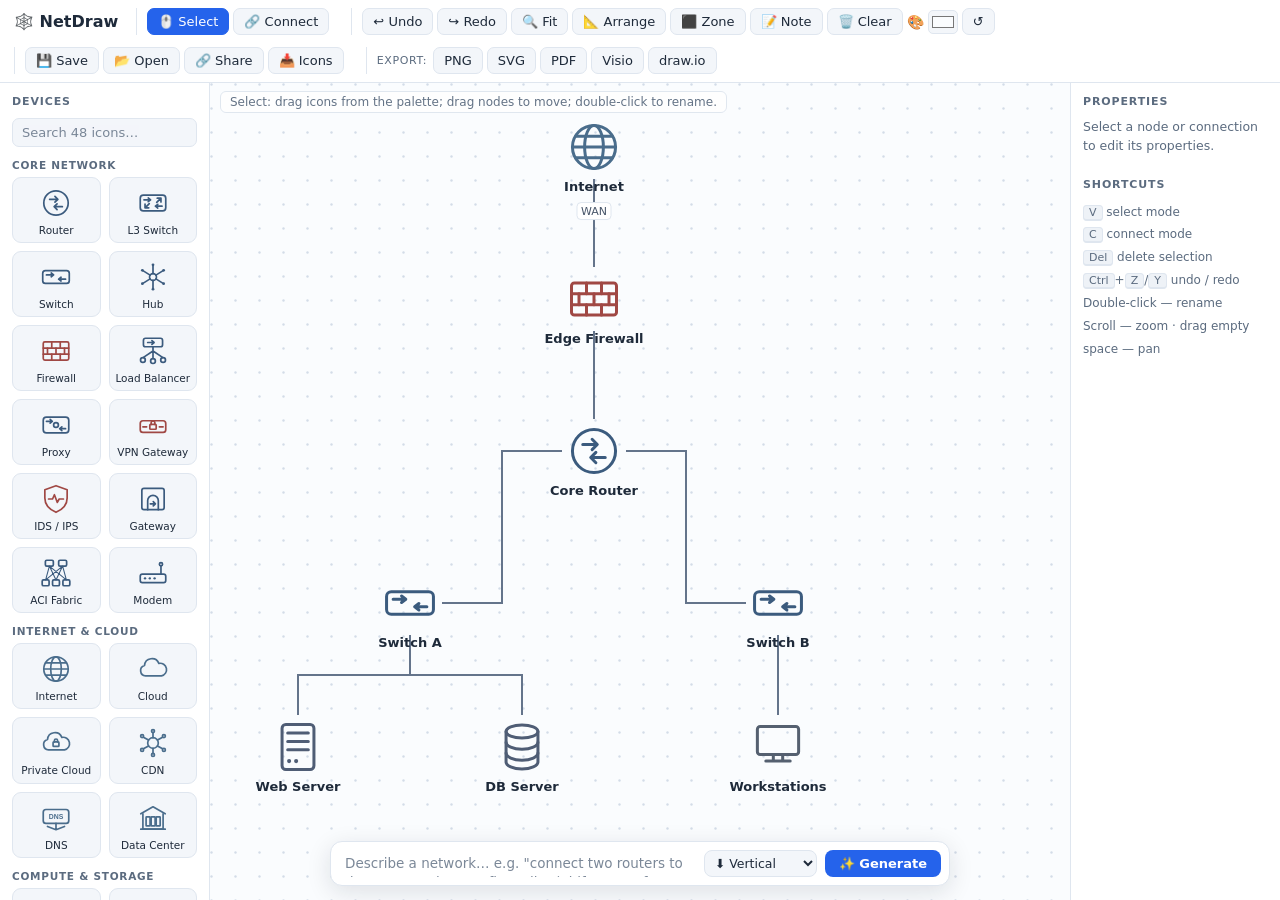
==== commit 593ec1c6: "Parse Mermaid / arrow syntax exactly, and let device types be corrected Structured topology text (FC" ====
--- a/netdraw-standalone.html
+++ b/netdraw-standalone.html
@@ -1622,6 +1622,7 @@
       return {
         d: `M ${p1.x} ${p1.y} L ${p1.x} ${midY} L ${p2.x} ${midY} L ${p2.x} ${p2.y}`,
         mid: { x: (p1.x + p2.x) / 2, y: midY },
+        lerp: t => ({ x: p1.x + (p2.x - p1.x) * t, y: midY }),
         endA: { x: p1.x, y: p1.y + 22 * Math.sign(midY - p1.y || 1) },
         endB: { x: p2.x, y: p2.y + 22 * Math.sign(midY - p2.y || -1) }
       };
@@ -1632,6 +1633,7 @@
     return {
       d: `M ${p1.x} ${p1.y} L ${midX} ${p1.y} L ${midX} ${p2.y} L ${p2.x} ${p2.y}`,
       mid: { x: midX, y: (p1.y + p2.y) / 2 },
+      lerp: t => ({ x: midX, y: p1.y + (p2.y - p1.y) * t }),
       endA: { x: p1.x + 26 * Math.sign(midX - p1.x || 1), y: p1.y },
       endB: { x: p2.x + 26 * Math.sign(midX - p2.x || -1), y: p2.y }
     };
@@ -1642,9 +1644,22 @@
   return {
     d: `M ${p1.x} ${p1.y} L ${p2.x} ${p2.y}`,
     mid: { x: (p1.x + p2.x) / 2, y: (p1.y + p2.y) / 2 },
+    lerp: t => ({ x: p1.x + (p2.x - p1.x) * t, y: p1.y + (p2.y - p1.y) * t }),
     endA: { x: p1.x + ux * 26, y: p1.y + uy * 26 },
     endB: { x: p2.x - ux * 26, y: p2.y - uy * 26 }
   };
+}
+
+// Links converging on one device would stack their labels on top of each
+// other; slide each label a little along its own line instead.
+function edgeLabelFractions(edges) {
+  const seen = {};
+  const fractions = {};
+  for (const e of edges) {
+    const i = (seen[e.from] = (seen[e.from] || 0) + 1) - 1;
+    fractions[e.id] = 0.5 + ((i % 3) - 1) * 0.13;
+  }
+  return fractions;
 }
 
 function renderZones() {
@@ -1675,6 +1690,7 @@
 
 function renderEdges() {
   edgeLayer.innerHTML = '';
+  const fractions = edgeLabelFractions(state.edges);
   for (const e of state.edges) {
     const path = edgePath(e);
     if (!path) continue;
@@ -1716,7 +1732,10 @@
         } catch (_) { /* detached during re-render */ }
       });
     };
-    if (e.label) addLabel(path.mid.x, path.mid.y, e.label);
+    if (e.label) {
+      const at = path.lerp ? path.lerp(fractions[e.id] ?? 0.5) : path.mid;
+      addLabel(at.x, at.y, e.label);
+    }
     if (e.fromLabel) addLabel(path.endA.x, path.endA.y, e.fromLabel);
     if (e.toLabel) addLabel(path.endB.x, path.endB.y, e.toLabel);
     edgeLayer.appendChild(g);
@@ -2195,13 +2214,28 @@
   if (selection.kind === 'node') {
     const n = nodeById(selection.id);
     if (!n) { panel.innerHTML = ''; return; }
+    const typeKeys = ICON_ORDER.concat(Object.keys(state.customIcons || {}))
+      .filter(t => NETWORK_ICONS[t]);
+    if (!typeKeys.includes(n.type)) typeKeys.unshift(n.type);
     panel.innerHTML = `
       <h3>${iconFor(n.type).label}</h3>
       <label>Label <input id="p-label" type="text" value="${escapeHtml(n.label)}"></label>
+      <label>Device type
+        <select id="p-type">${typeKeys.map(t =>
+          `<option value="${t}"${t === n.type ? ' selected' : ''}>${escapeHtml(iconFor(t).label)}</option>`
+        ).join('')}</select></label>
       <label>Details (IP, VLAN, model…) <input id="p-sub" type="text" value="${escapeHtml(n.sub || '')}"></label>
       <label>Color <input id="p-color" type="color" value="${n.color}"></label>
       <button id="p-delete" class="danger">Delete node</button>`;
     $('#p-label').addEventListener('change', ev => { pushUndo(); n.label = ev.target.value; render(); });
+    $('#p-type').addEventListener('change', ev => {
+      pushUndo();
+      const previous = iconFor(n.type);
+      n.type = ev.target.value;
+      // Keep a hand-picked color; refresh one that was the type default.
+      if (n.color === previous.color) n.color = iconFor(n.type).color;
+      render();
+    });
     $('#p-sub').addEventListener('change', ev => { pushUndo(); n.sub = ev.target.value.trim(); render(); });
     $('#p-color').addEventListener('input', ev => { n.color = ev.target.value; renderNodes(); saveLocal(); });
     $('#p-delete').addEventListener('click', deleteSelection);
@@ -2599,12 +2633,16 @@
       `<text x="${x}" y="${y + 4}" text-anchor="middle" font-size="11" fill="#475569">${xmlEscape(text)}</text>\n`;
   };
 
+  const fractions = edgeLabelFractions(state.edges);
   for (const e of state.edges) {
     const p = edgePath(e);
     if (!p) continue;
     const dash = e.style === 'dashed' ? ' stroke-dasharray="7 5"' : '';
     out += `<path d="${p.d}" fill="none" stroke="#64748b" stroke-width="2"${dash}/>\n`;
-    if (e.label) out += labelAt(p.mid.x, p.mid.y, e.label);
+    if (e.label) {
+      const at = p.lerp ? p.lerp(fractions[e.id] ?? 0.5) : p.mid;
+      out += labelAt(at.x, at.y, e.label);
+    }
     if (e.fromLabel) out += labelAt(p.endA.x, p.endA.y, e.fromLabel);
     if (e.toLabel) out += labelAt(p.endB.x, p.endB.y, e.toLabel);
   }
@@ -3109,9 +3147,15 @@
 const MAX_EDGES = 80;
 
 function inferTypeFromHostname(name) {
-  const n = name.toLowerCase();
-  for (const [hint, type] of HOSTNAME_TYPE_HINTS) {
-    if (n.includes(hint)) return type;
+  // Match hints against the name's alphabetic tokens (split on digits and
+  // separators) so "DMZSW" -> switch and "NGA-SC01" -> switch, while a
+  // hint never fires from the middle of an unrelated word.
+  const tokens = String(name).toLowerCase().split(/[^a-z]+/).filter(Boolean);
+  const hints = [...HOSTNAME_TYPE_HINTS].sort((a, b) => b[0].length - a[0].length);
+  for (const [hint, type] of hints) {
+    for (const token of tokens) {
+      if (token === hint || token.startsWith(hint) || token.endsWith(hint)) return type;
+    }
   }
   return 'server';
 }
@@ -3588,7 +3632,11 @@
 // Place layers as centered rows (vertical) or columns (horizontal). Wide
 // layers wrap into sub-rows of six so huge fan-outs stay on screen.
 function layoutLayers(layers) {
-  const CROSS_GAP = 170, ROW_GAP = 150, PER_ROW = 6, CENTER = 420;
+  const CROSS_GAP = 170, ROW_GAP = 150, CENTER = 420;
+  // Wrap wide layers, but let big imported graphs spread out instead of
+  // folding into a dense grid.
+  const widest = layers.reduce((m, l) => Math.max(m, l.length), 0);
+  const PER_ROW = Math.max(6, Math.min(12, Math.ceil(Math.sqrt(widest * 2))));
   const MAIN_GAP = layoutDir === 'horizontal' ? 250 : 190;
   let main = 40;
   for (const layer of layers) {
@@ -3670,7 +3718,43 @@
     const li = layerOf[n.id] || 0;
     (layers[li] = layers[li] || []).push(n);
   }
-  layoutLayers(layers.filter(Boolean));
+  const ordered = layers.filter(Boolean);
+  reduceCrossings(ordered, edges);
+  layoutLayers(ordered);
+}
+
+// Barycenter ordering: repeatedly place each node next to the average
+// position of its neighbours in the adjacent layer. A few alternating
+// sweeps turn a spaghetti of long diagonals into readable columns.
+function reduceCrossings(layers, edges) {
+  if (layers.length < 2) return;
+  const neighbours = {};
+  for (const e of edges) {
+    (neighbours[e.from] = neighbours[e.from] || []).push(e.to);
+    (neighbours[e.to] = neighbours[e.to] || []).push(e.from);
+  }
+  const pos = {};
+  const reindex = () => layers.forEach(l => l.forEach((n, i) => { pos[n.id] = i; }));
+  reindex();
+
+  const sweep = (indices) => {
+    for (const li of indices) {
+      const fixed = new Set([...(layers[li - 1] || []), ...(layers[li + 1] || [])].map(n => n.id));
+      const bary = new Map(layers[li].map(n => {
+        const seen = (neighbours[n.id] || []).filter(id => fixed.has(id)).map(id => pos[id]);
+        return [n.id, seen.length ? seen.reduce((a, b) => a + b, 0) / seen.length : pos[n.id]];
+      }));
+      layers[li] = layers[li]
+        .map((n, i) => ({ n, i }))
+        .sort((a, b) => (bary.get(a.n.id) - bary.get(b.n.id)) || (a.i - b.i))
+        .map(x => x.n);
+      reindex();
+    }
+  };
+
+  const down = layers.map((_, i) => i);
+  const up = [...down].reverse();
+  for (let pass = 0; pass < 4; pass++) sweep(pass % 2 ? up : down);
 }
 
 // Re-run auto-layout on whatever is on the canvas (after manual edits, or
@@ -3733,6 +3817,235 @@
     (/\bvlan\b/i.test(text) && text.length > 100);
 }
 
+// ---------------------------------------------------------------------------
+// Mermaid / arrow-syntax import
+//
+// Structured topology definitions are parsed EXACTLY (no guessing):
+//
+//   flowchart TD
+//   subgraph DMZ
+//     FC01[Firewall 1] -->|"Bond1 - External"| DMZSW
+//     FC02 -.-> DMZSW
+//   end
+//   DMZSW --> RB01 & RB02
+//
+// Supported: graph/flowchart headers, node shapes (A[..] A(..) A((..))
+// A[(..)] A{..} A{{..}} A[[..]]), edge labels (-->|label| and
+// -- label -->), dotted (-.->) and thick (==>) links, chains
+// (A --> B --> C), multi-node groups (A --> B & C), subgraph blocks
+// (which become zones), and %% comments. Everything else (classDef,
+// style, click, linkStyle) is ignored rather than treated as a device.
+// ---------------------------------------------------------------------------
+
+const MERMAID_MAX_NODES = 200;
+const MERMAID_MAX_EDGES = 400;
+
+// Dotted first, then thick, then plain; each may carry a |label|.
+const MERMAID_ARROW =
+  /(-\.+->|-\.+-|={2,}>|={3,}|-{2,}>|-{3,}|--[ox])(?:\s*\|\s*(?:"([^"]*)"|'([^']*)'|([^|]*?))\s*\|)?/g;
+
+function looksLikeMermaid(text) {
+  if (/^\s*(?:graph|flowchart)\s+[A-Za-z]{2}\b/im.test(text)) return true;
+  const lines = text.split('\n').map(l => l.trim()).filter(Boolean);
+  let arrows = 0;
+  for (const line of lines) {
+    MERMAID_ARROW.lastIndex = 0;
+    if (MERMAID_ARROW.test(line)) arrows++;
+  }
+  return arrows >= 2 || (arrows === 1 && /^\s*subgraph\b/im.test(text));
+}
+
+// "NGA-SC01<br/>10.0.0.1" → {label: 'NGA-SC01', sub: '10.0.0.1'}
+function mermaidLabel(raw) {
+  const text = String(raw || '')
+    .replace(/<br\s*\/?>/gi, '\n')
+    .replace(/<[^>]*>/g, '')
+    .replace(/#quot;/g, '"').replace(/&quot;/g, '"').replace(/&amp;/g, '&')
+    .replace(/^["'`]+|["'`]+$/g, '')
+    .trim();
+  const [first, ...rest] = text.split('\n').map(s => s.trim()).filter(Boolean);
+  return { label: (first || '').slice(0, 40), sub: rest.join(' ').slice(0, 40) };
+}
+
+// "FC01[Firewall 1]" → {id, label, shape}
+function mermaidNodeToken(token) {
+  const t = String(token || '').trim().replace(/;+$/, '');
+  if (!t) return null;
+  const m = /^([A-Za-z0-9_.:\-]+)\s*([[({>].*)?$/.exec(t);
+  if (!m) return null;
+  let label = '', shape = '';
+  if (m[2]) {
+    shape = m[2].slice(0, 2);
+    label = m[2].replace(/^[[({>]+/, '').replace(/[\])}/\\]+$/, '');
+  }
+  return { id: m[1], label, shape };
+}
+
+// Mermaid shapes that imply a device kind; otherwise the name decides.
+const MERMAID_SHAPE_TYPES = { '[(': 'database', '((': 'cloud', '[[': 'server' };
+
+// Type from a node's id and label: device words in the label win, then
+// hostname hints, then a generic server.
+function inferTypeFromName(id, label) {
+  const text = `${label || ''} ${id || ''}`;
+  for (const { type, re } of DEVICE_VOCAB) {
+    re.lastIndex = 0;
+    if (re.test(text)) return type;
+  }
+  return inferTypeFromHostname(id || label || '');
+}
+
+function parseMermaid(text) {
+  const nodes = new Map();
+  const edges = [];
+  const zones = [];
+  const stack = [];
+
+  const ensure = (id, label, shape) => {
+    let n = nodes.get(id);
+    if (!n) {
+      n = { id, label: id, sub: '', shape: shape || '' };
+      nodes.set(id, n);
+    }
+    if (label) {
+      const parsed = mermaidLabel(label);
+      if (parsed.label) n.label = parsed.label;
+      if (parsed.sub) n.sub = parsed.sub;
+      n.named = true;
+    }
+    if (shape && !n.shape) n.shape = shape;
+    if (stack.length) {
+      const zone = stack[stack.length - 1];
+      if (!zone.ids.includes(id)) zone.ids.push(id);
+    }
+    return n;
+  };
+
+  for (const rawLine of String(text).split('\n')) {
+    let line = rawLine.replace(/%%.*$/, '').trim().replace(/;+$/, '');
+    if (!line) continue;
+    if (/^(?:graph|flowchart)\b/i.test(line)) continue;
+    if (/^(?:classDef|class|style|linkStyle|click|direction|title|accTitle|accDescr)\b/i.test(line)) continue;
+
+    const sg = /^subgraph\s+(.*)$/i.exec(line);
+    if (sg) {
+      const token = mermaidNodeToken(sg[1]);
+      const label = token && token.label ? mermaidLabel(token.label).label
+        : mermaidLabel(sg[1]).label || 'Zone';
+      const zone = { label, ids: [] };
+      zones.push(zone);
+      stack.push(zone);
+      continue;
+    }
+    if (/^end\b/i.test(line)) { stack.pop(); continue; }
+
+    // "A -- text --> B" is the same as "A -->|text| B"; normalize so one
+    // arrow pattern handles both.
+    line = line
+      .replace(/--\s+([^->|]+?)\s+-->/g, '-->|$1|')
+      .replace(/==\s+([^=>|]+?)\s+==>/g, '==>|$1|');
+
+    MERMAID_ARROW.lastIndex = 0;
+    const parts = [];
+    const links = [];
+    let last = 0, m;
+    while ((m = MERMAID_ARROW.exec(line)) !== null) {
+      parts.push(line.slice(last, m.index));
+      last = MERMAID_ARROW.lastIndex;
+      links.push({
+        label: (m[2] || m[3] || m[4] || '').trim(),
+        style: /^-\.+/.test(m[1]) ? 'dashed' : 'solid'
+      });
+    }
+
+    if (!links.length) {
+      // A line with no arrow is a node declaration ("A[Label]") or a bare
+      // reference — inside a subgraph the bare form is how membership is
+      // declared, so register it either way.
+      for (const part of line.split('&')) {
+        const token = mermaidNodeToken(part);
+        if (token && /^[A-Za-z0-9_.:-]+$/.test(token.id)) {
+          ensure(token.id, token.label, token.shape);
+        }
+      }
+      continue;
+    }
+    parts.push(line.slice(last));
+
+    // "A --> B & C" fans out to every node in the group.
+    const groups = parts.map(part =>
+      part.split('&').map(mermaidNodeToken).filter(Boolean));
+    for (const group of groups) {
+      for (const token of group) ensure(token.id, token.label, token.shape);
+    }
+    for (let i = 0; i + 1 < groups.length; i++) {
+      for (const a of groups[i]) {
+        for (const b of groups[i + 1]) {
+          edges.push({ from: a.id, to: b.id, label: links[i].label, style: links[i].style });
+        }
+      }
+    }
+  }
+
+  const list = [...nodes.values()].map(n => ({
+    ...n,
+    type: MERMAID_SHAPE_TYPES[n.shape] || inferTypeFromName(n.id, n.named ? n.label : '')
+  }));
+  return { nodes: list, edges, zones: zones.filter(z => z.ids.length) };
+}
+
+// Build the diagram from Mermaid text. Returns true when it produced one.
+function generateFromMermaid(text) {
+  const parsed = parseMermaid(text);
+  if (!parsed.nodes.length) return false;
+
+  const idMap = {};
+  const nodes = parsed.nodes.slice(0, MERMAID_MAX_NODES).map(n => {
+    const icon = NETWORK_ICONS[n.type] || NETWORK_ICONS.server;
+    const node = {
+      id: uid('n'), type: n.type, x: 0, y: 0,
+      label: n.label, sub: n.sub || '', color: icon.color
+    };
+    idMap[n.id] = node.id;
+    return node;
+  });
+
+  const edges = [];
+  const seen = new Map();
+  for (const e of parsed.edges) {
+    const from = idMap[e.from], to = idMap[e.to];
+    if (!from || !to || from === to) continue;
+    const key = [from, to].sort().join('>');
+    if (seen.has(key)) {
+      // Both directions of the same link are one line; keep any label.
+      const existing = seen.get(key);
+      if (e.label && !existing.label) existing.label = e.label.slice(0, 40);
+      continue;
+    }
+    if (edges.length >= MERMAID_MAX_EDGES) break;
+    const edge = {
+      id: uid('e'), from, to,
+      label: (e.label || '').slice(0, 40),
+      style: e.style || 'solid',
+      shape: 'straight'
+    };
+    edges.push(edge);
+    seen.set(key, edge);
+  }
+
+  layoutGraph(nodes, edges);
+  const zoneGroups = parsed.zones.map(z => ({
+    label: z.label,
+    nodes: z.ids.map(id => nodes.find(n => n.id === idMap[id])).filter(Boolean)
+  })).filter(z => z.nodes.length);
+
+  applyGenerated(nodes, edges, text,
+    `Mermaid syntax: ${nodes.length} devices, ${edges.length} links` +
+    (zoneGroups.length ? `, ${zoneGroups.length} zone(s)` : ''),
+    makeZones(zoneGroups));
+  return true;
+}
+
 // --- Message box wiring -----------------------------------------------------
 
 function handleGenerate() {
@@ -3740,6 +4053,10 @@
   const text = input.value.trim();
   if (!text) return;
   const hasAI = typeof window.aiGenerate === 'function';
+
+  // Structured arrow syntax is parsed exactly — never guessed at, and
+  // never sent to an AI backend.
+  if (looksLikeMermaid(text) && generateFromMermaid(text)) return;
 
   if (looksComplex(text) && hasAI) {
     window.aiGenerate(text);
